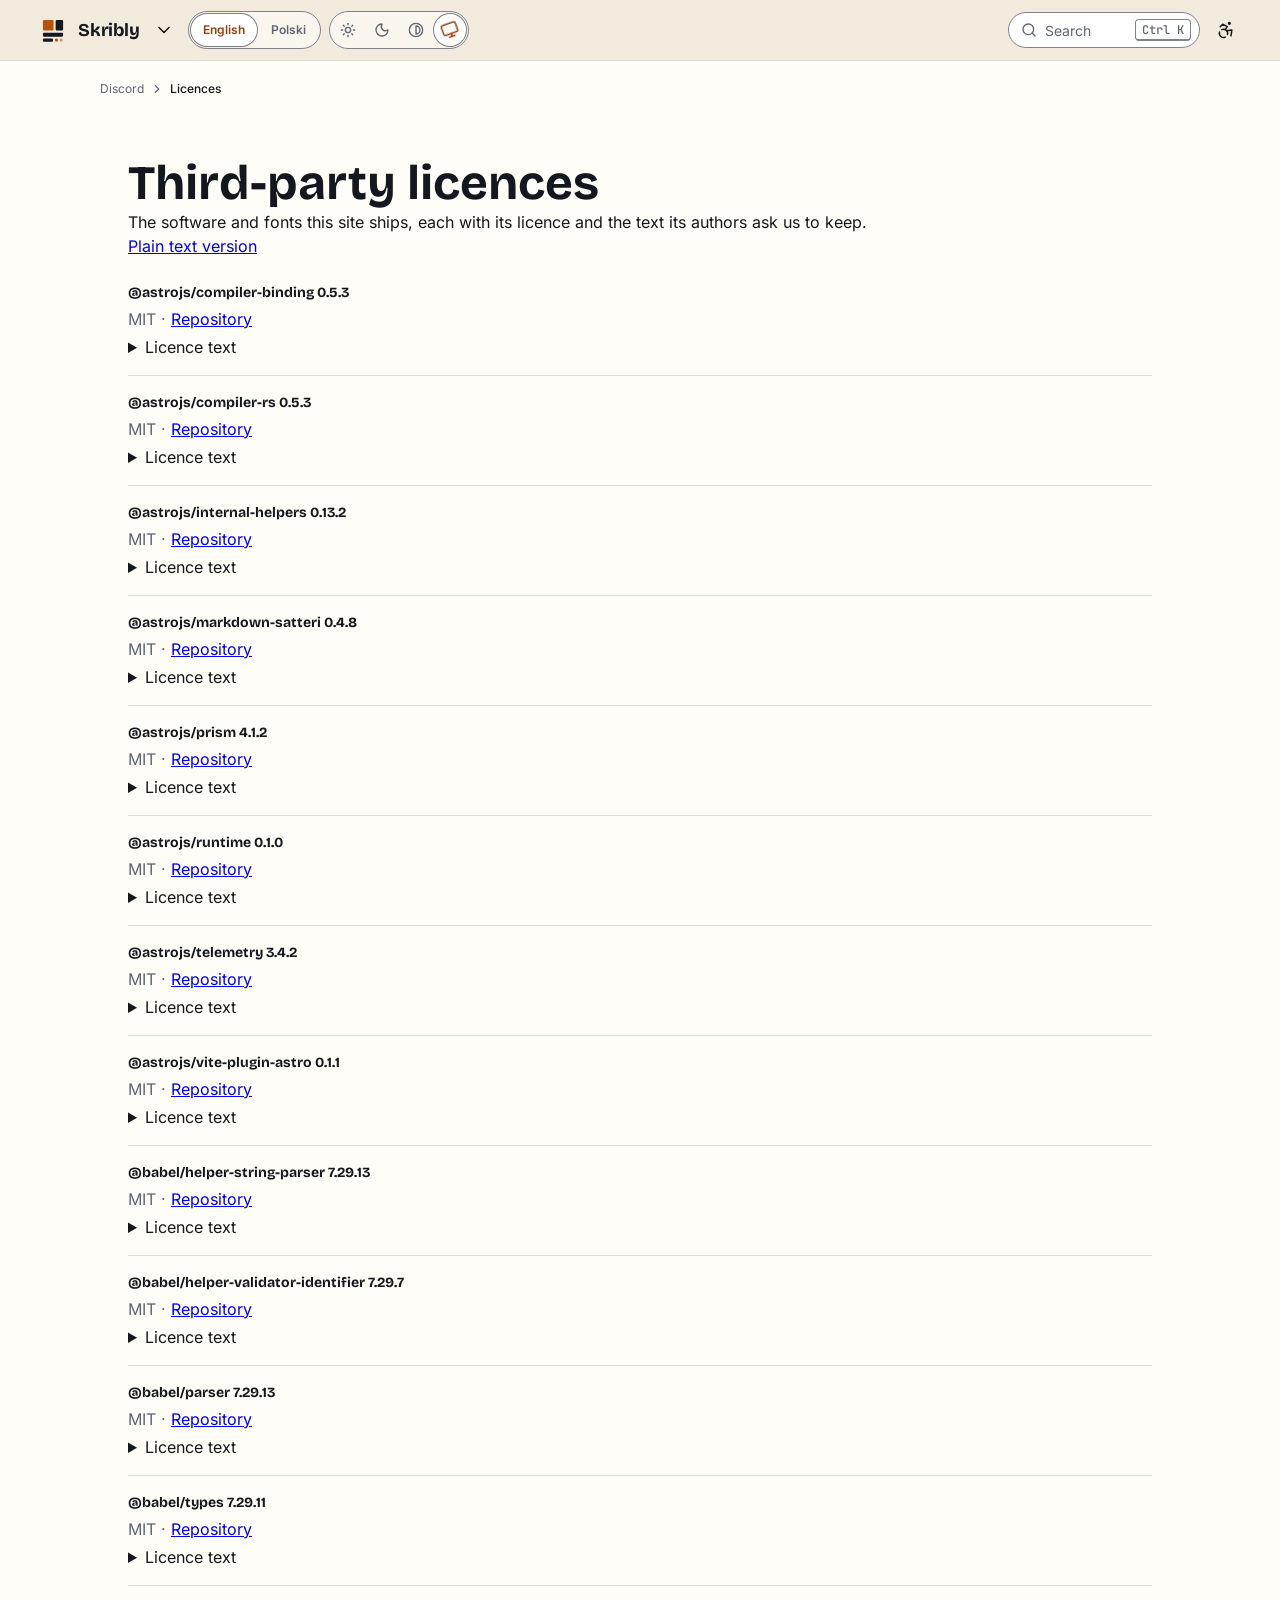
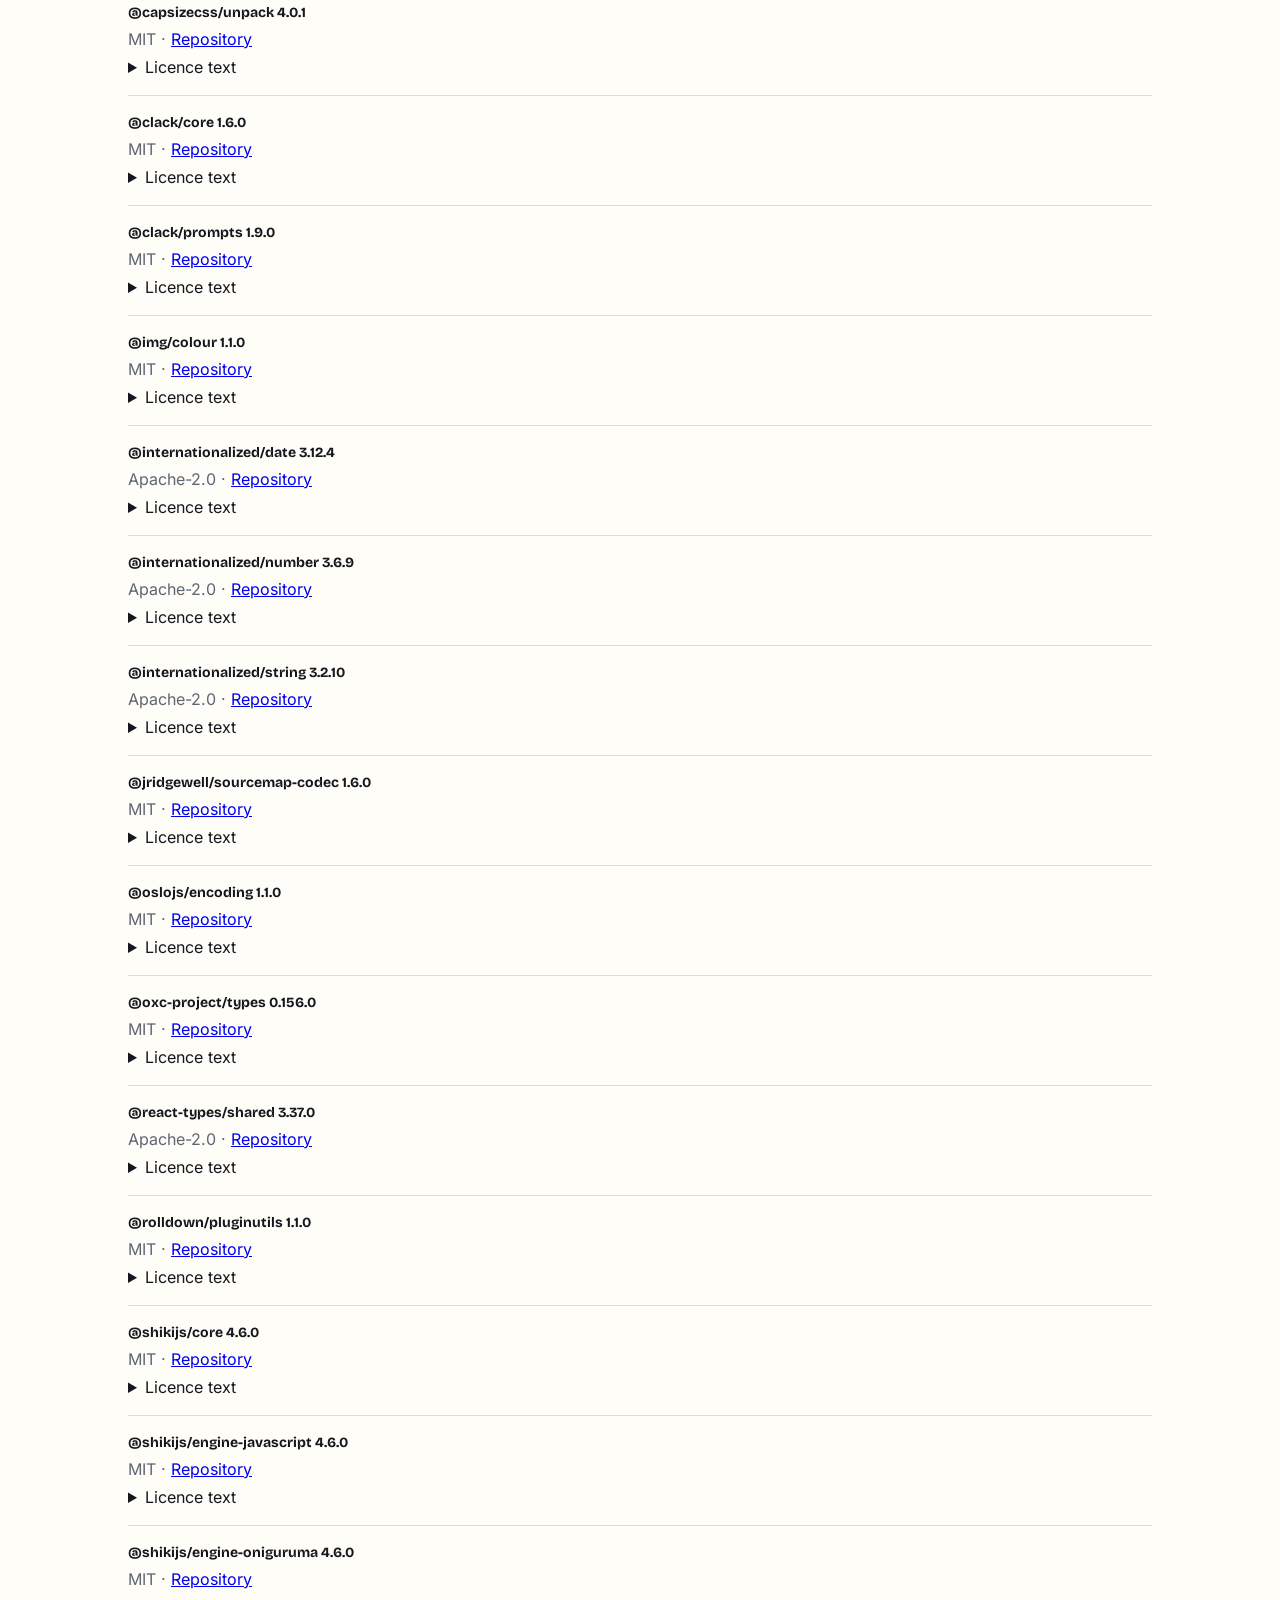
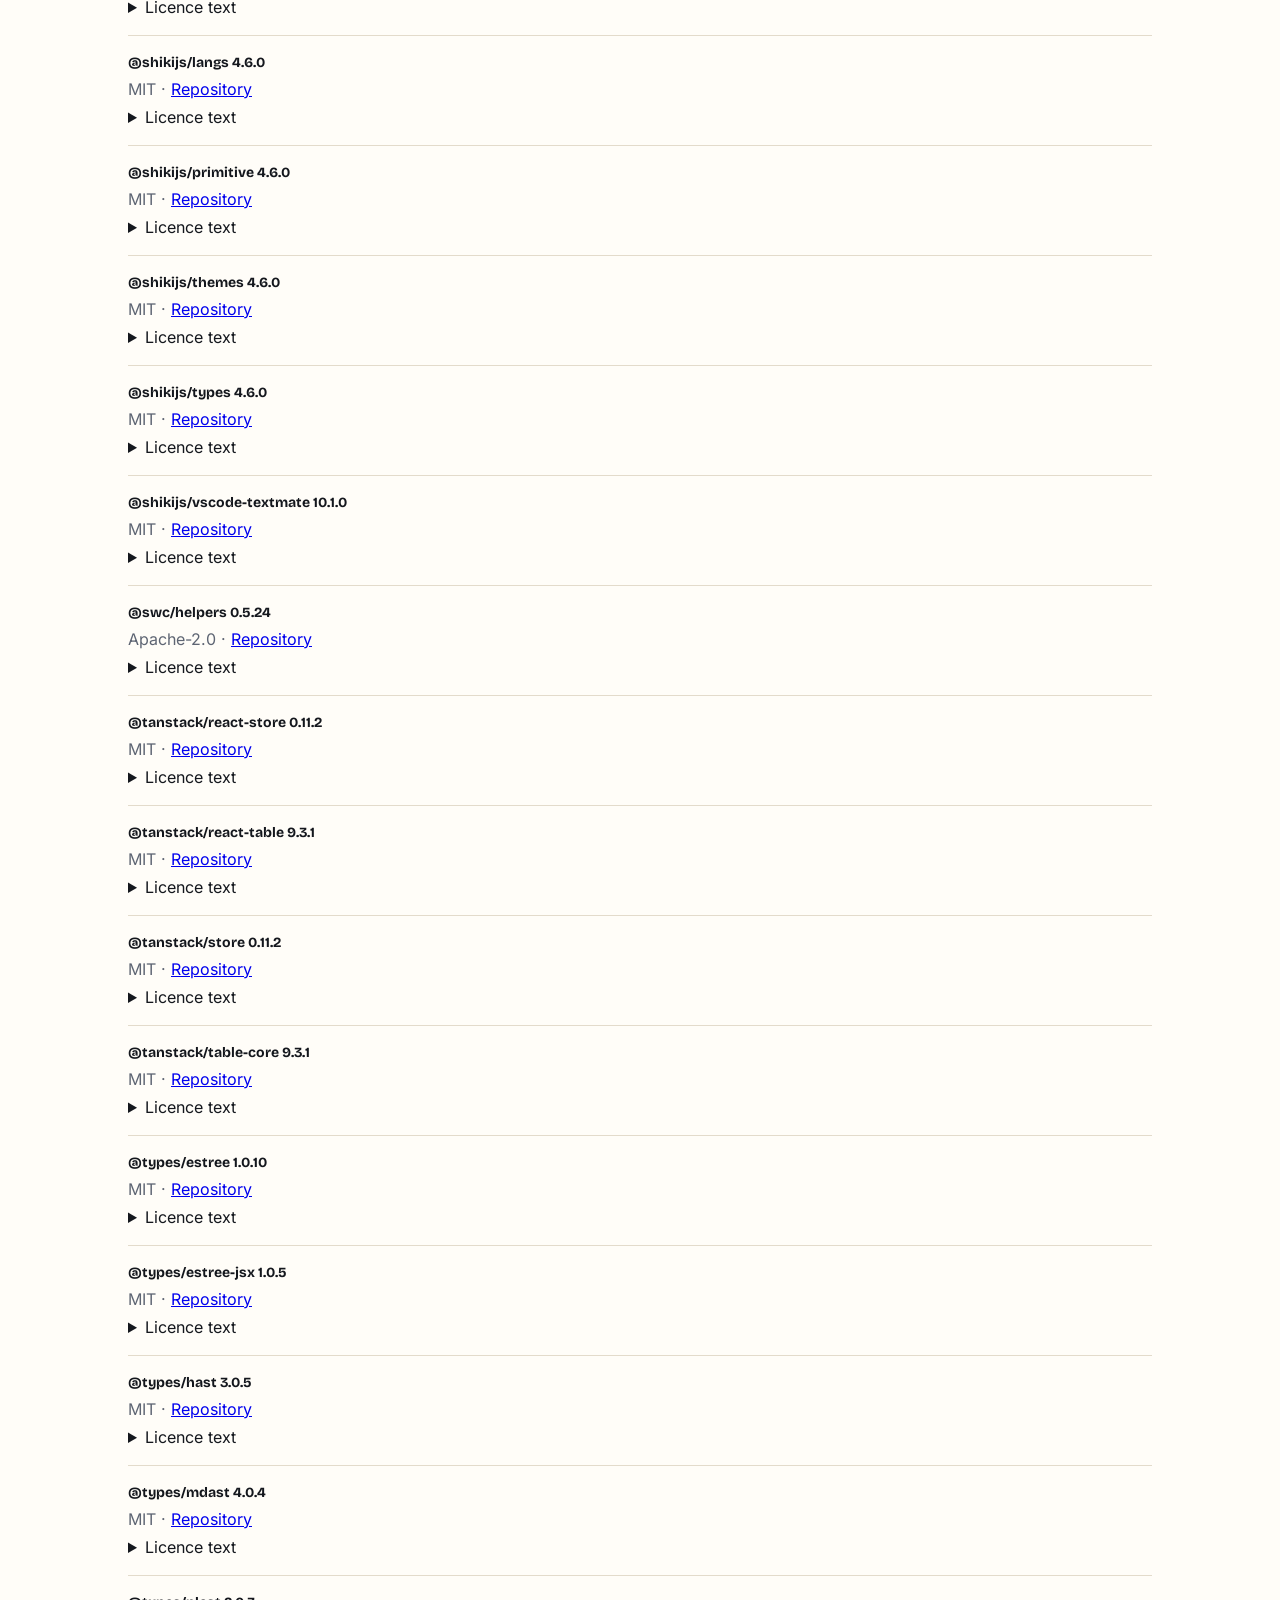
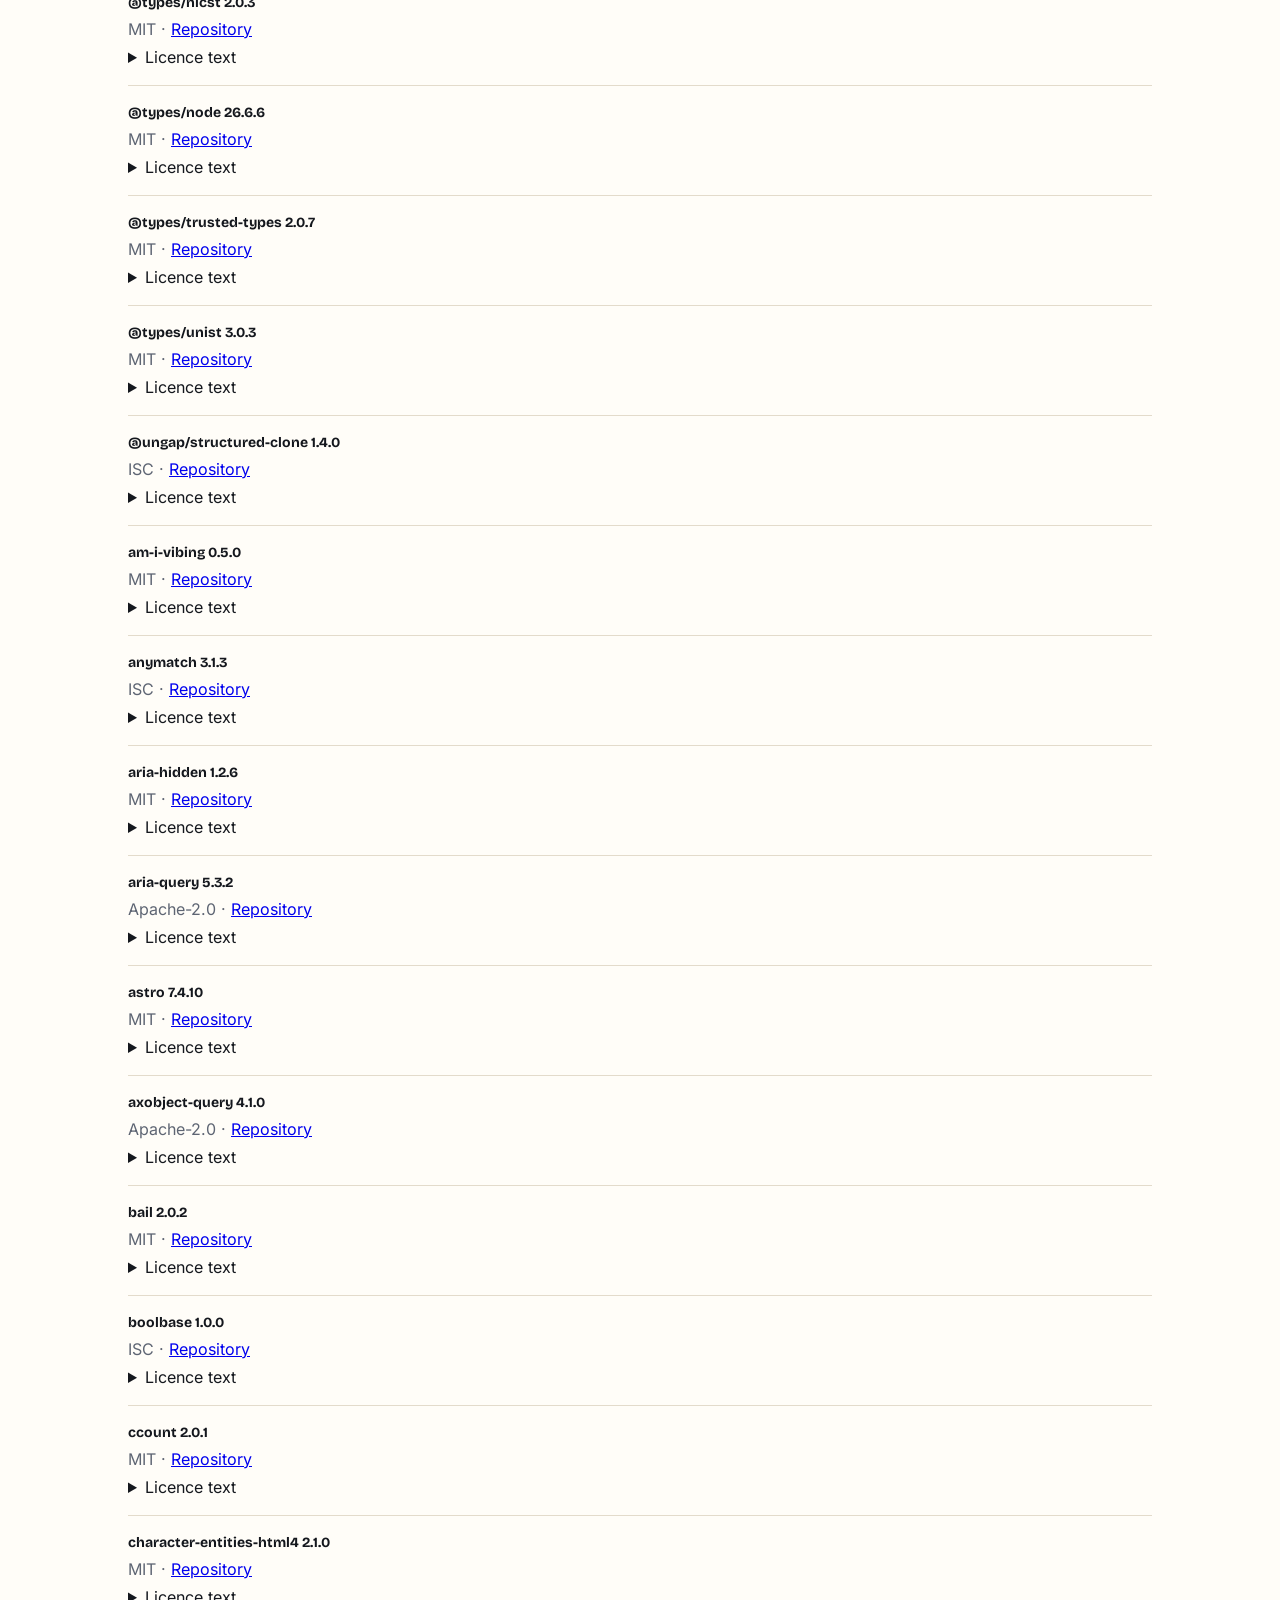
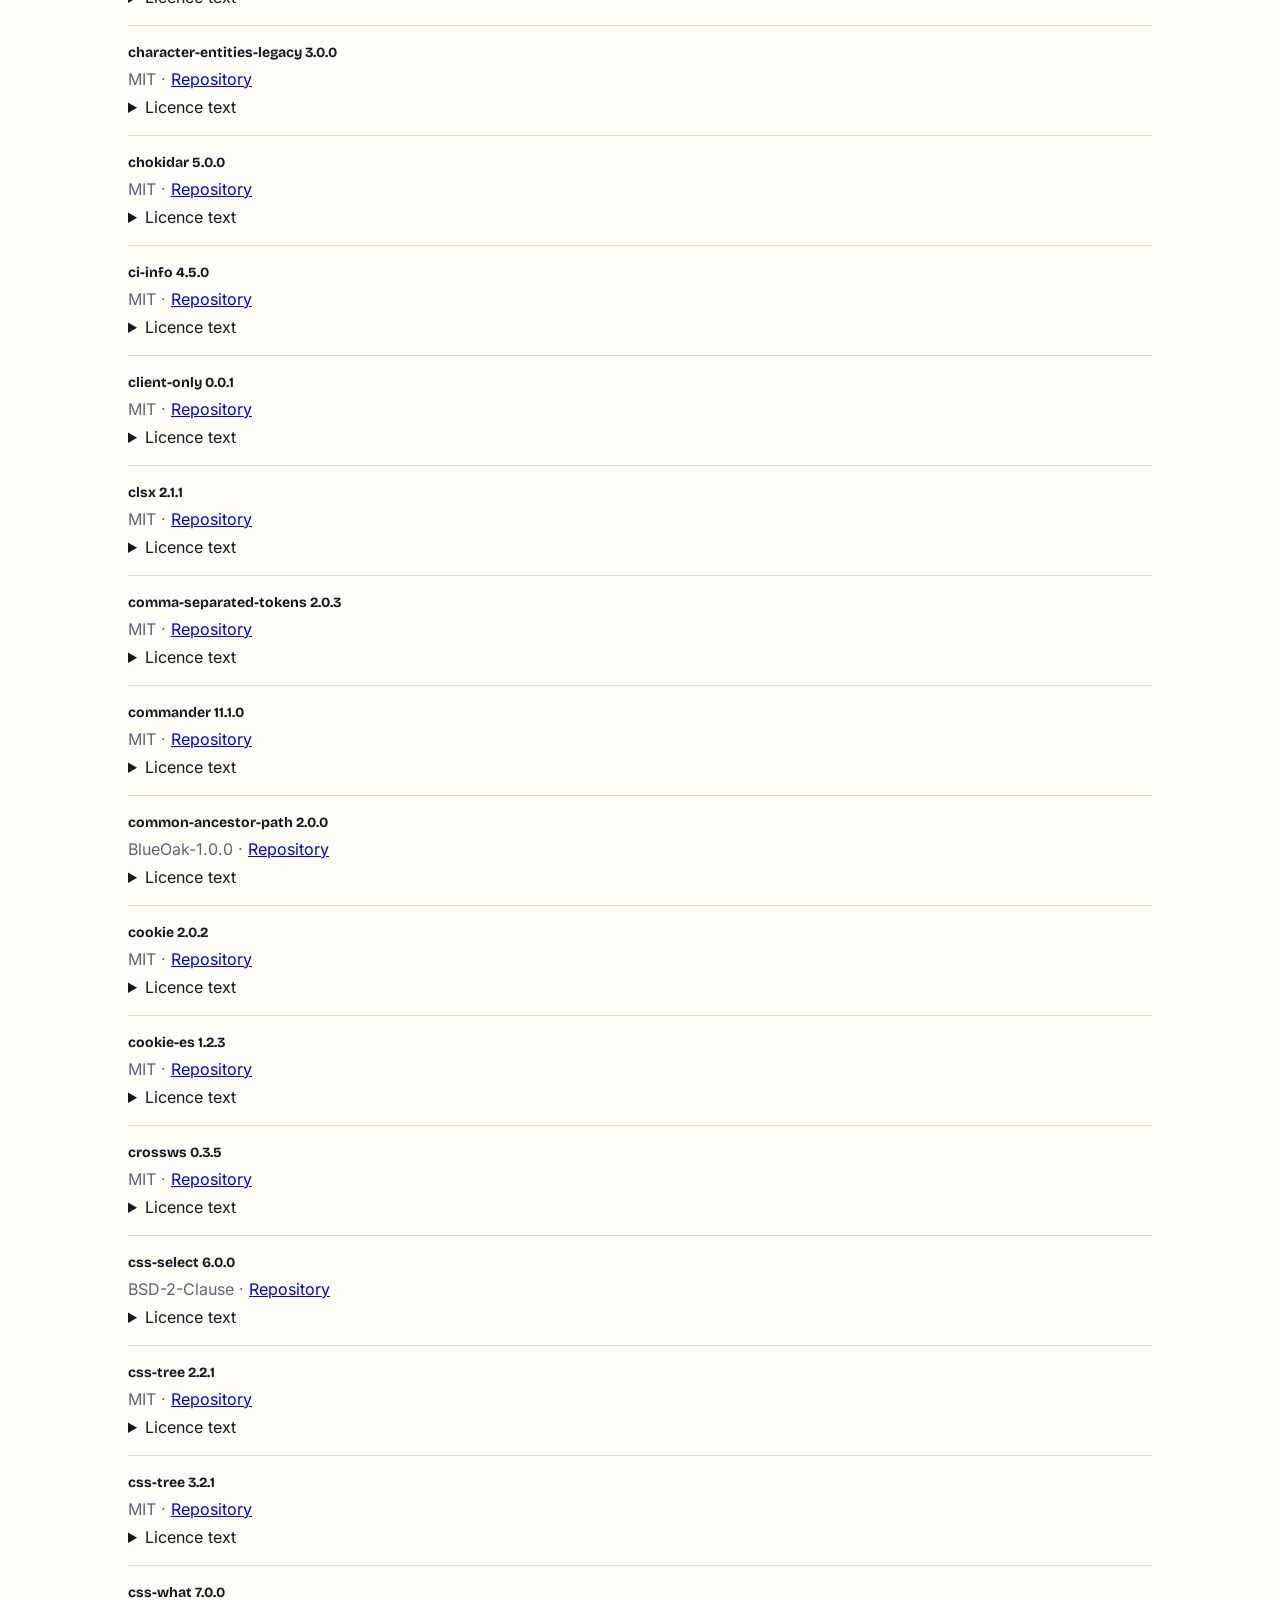
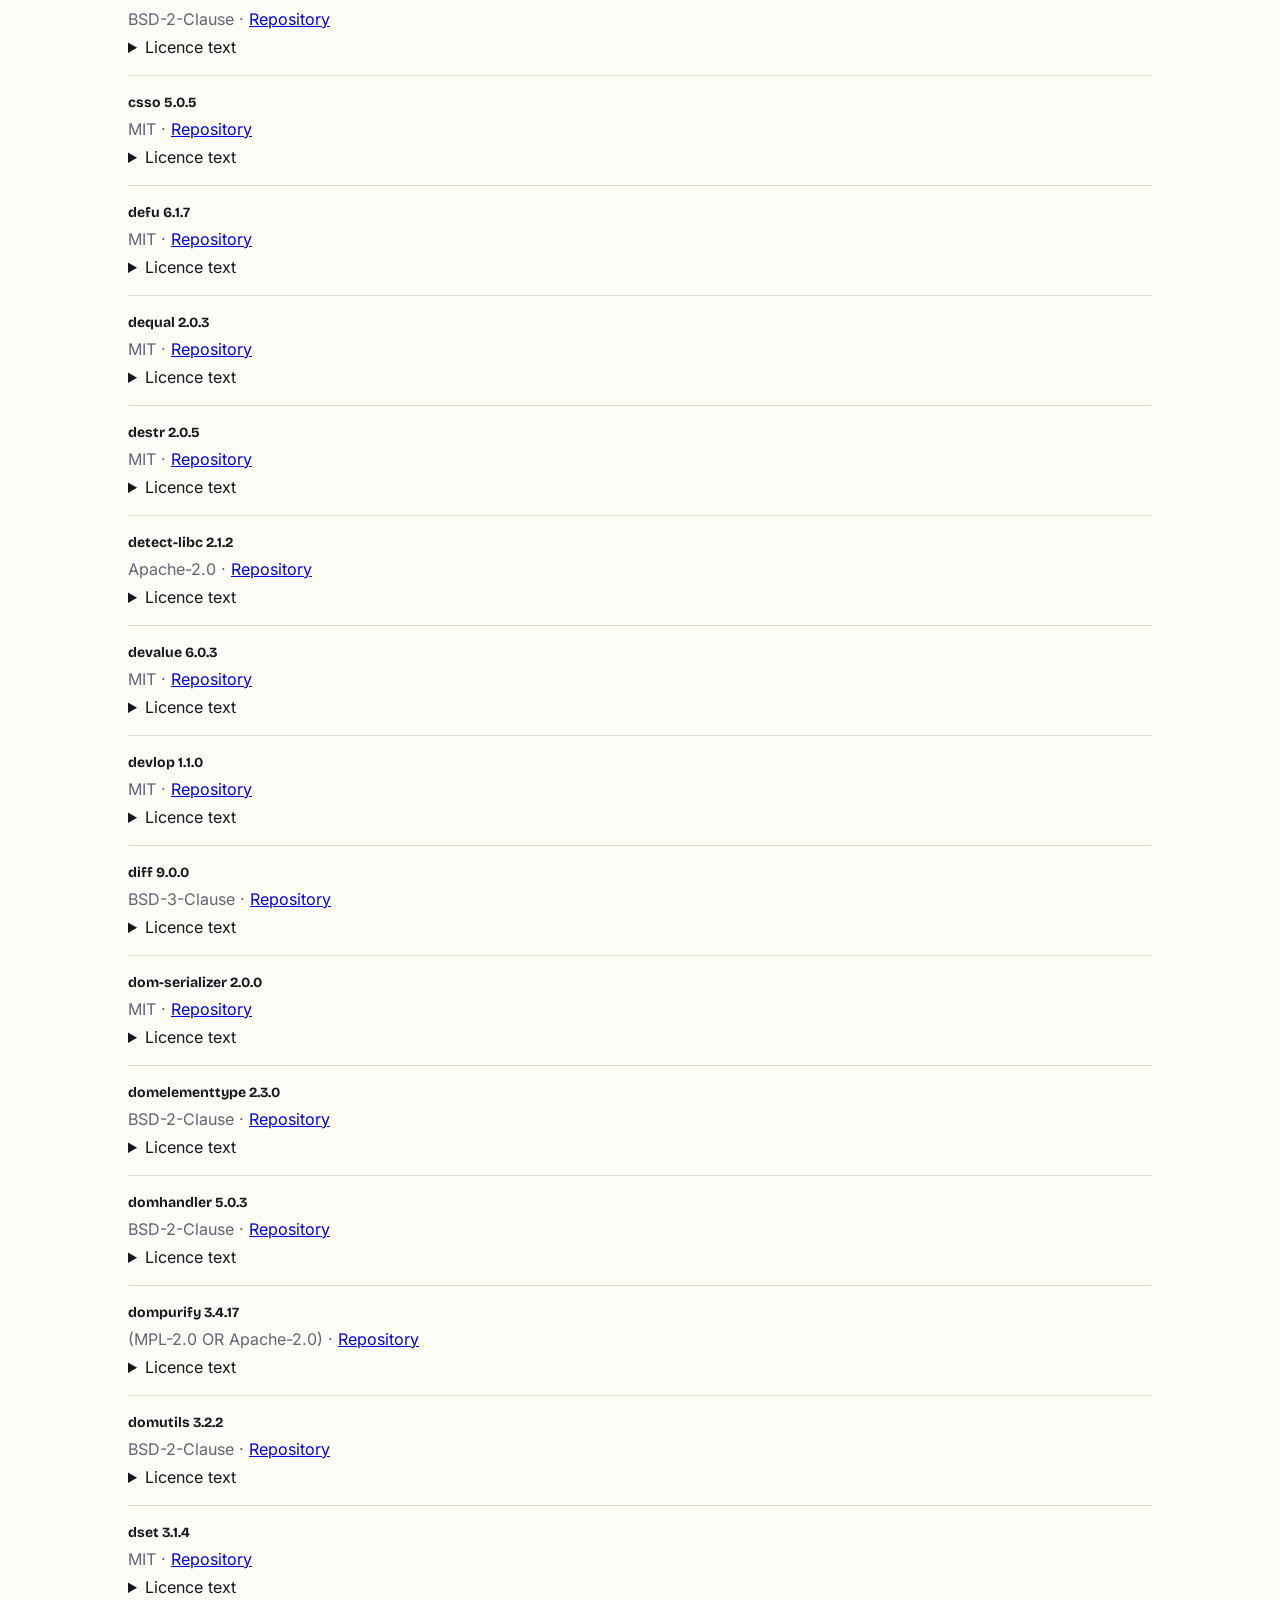
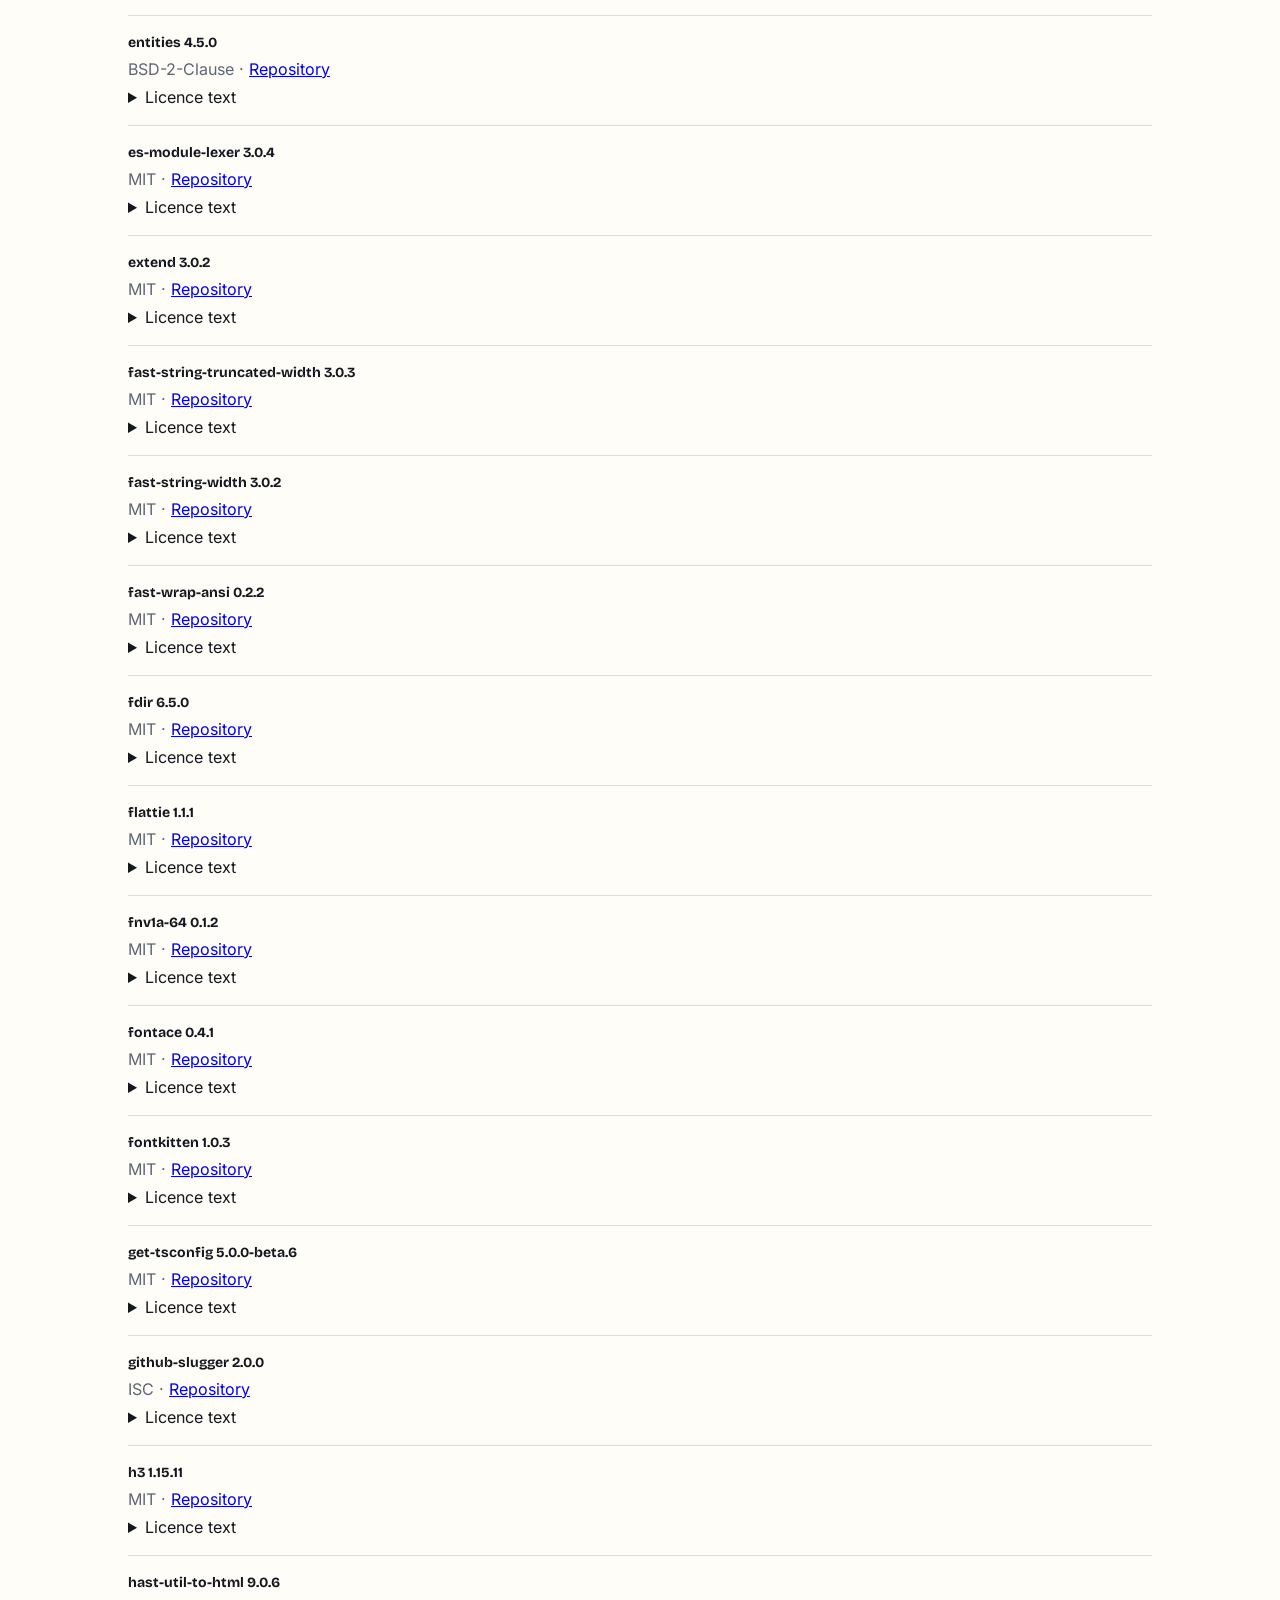
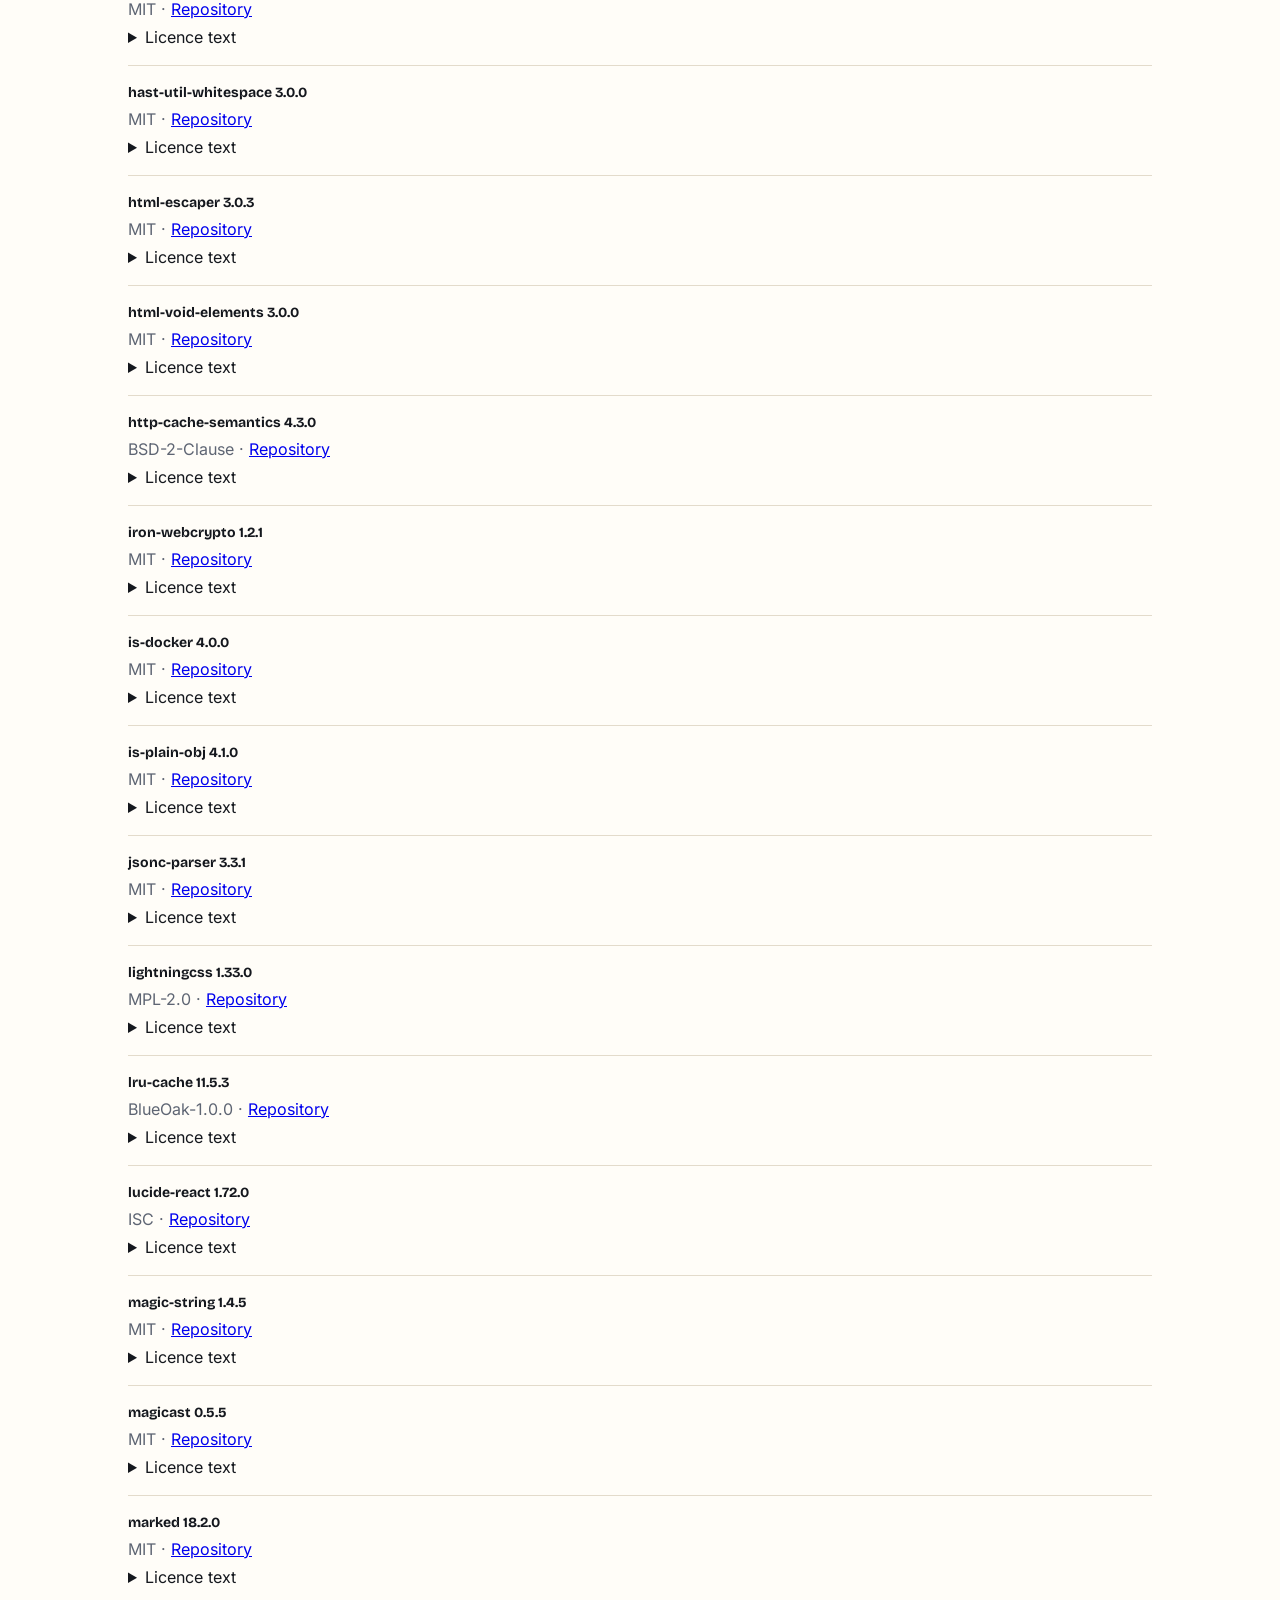
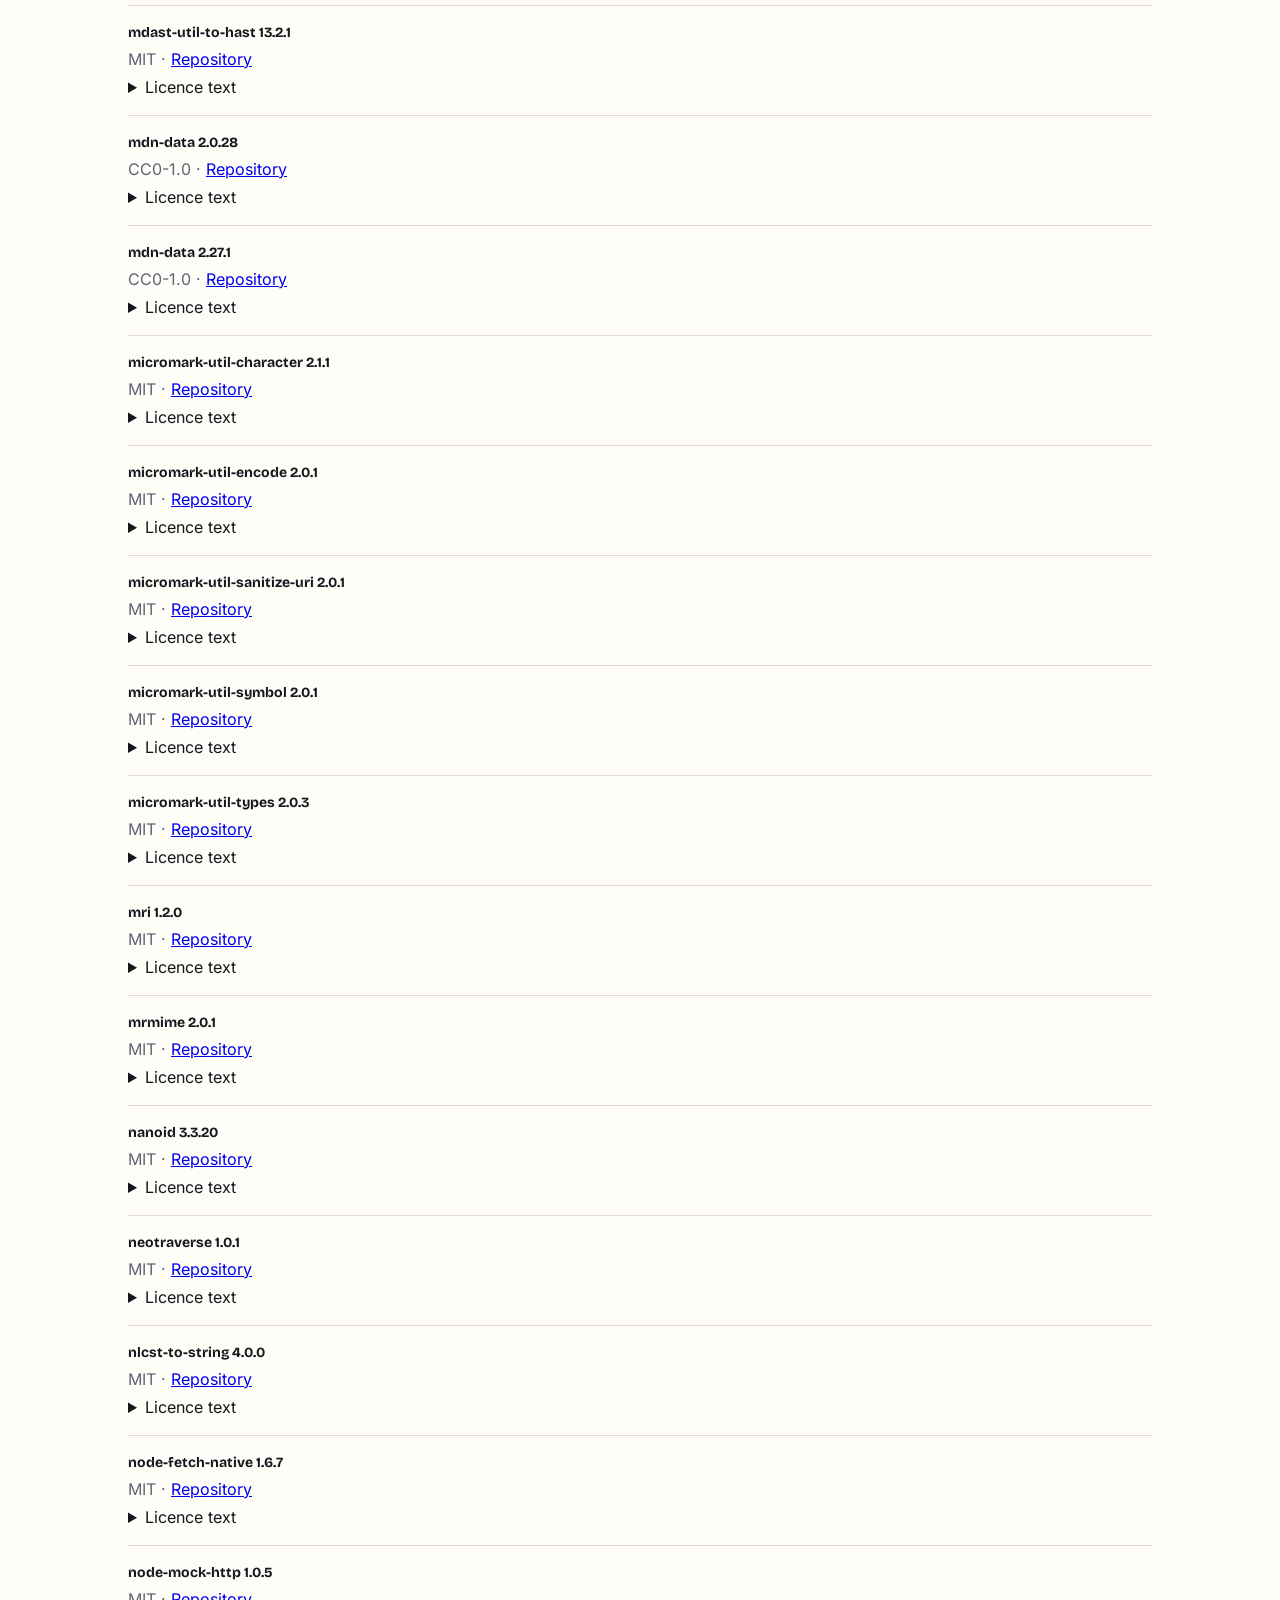
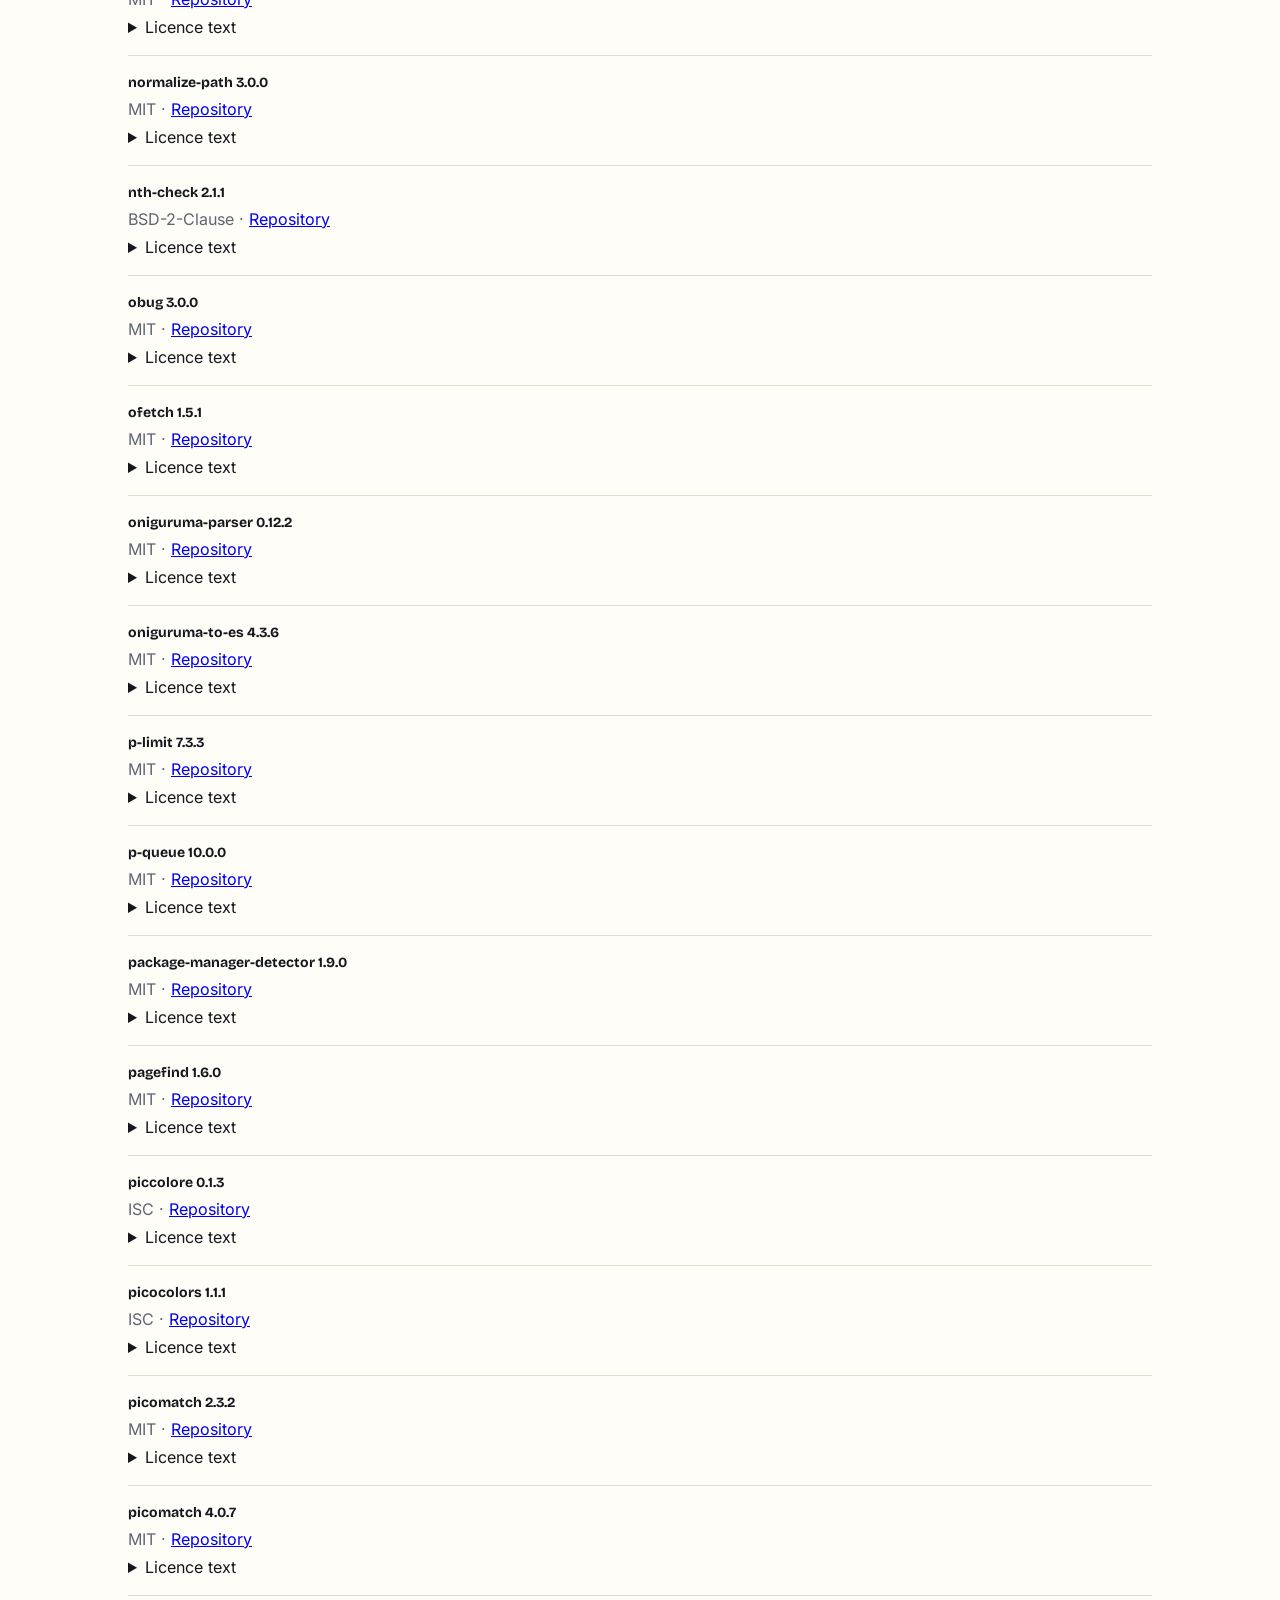
==== licenses/index.html @ 35467436 "publish: footer services and coming soon, kit icons" ====
<!DOCTYPE html><html lang="en" dir="ltr"><head><meta charset="utf-8"><meta name="viewport" content="width=device-width, initial-scale=1"><title>Licences | Skribly</title><meta name="description" content="The open source software and fonts that this site ships, each with its licence and its licence text."><link rel="canonical" href="https://dc.skribly.pl/licenses/"><link rel="alternate" hreflang="en" href="https://dc.skribly.pl/licenses/"><link rel="alternate" hreflang="pl" href="https://dc.skribly.pl/pl/licencje/"><link rel="alternate" hreflang="x-default" href="https://dc.skribly.pl/licenses/"><script src="/_astro/prepaint.iife.DfruCCWJ.js"></script><meta name="color-scheme" content="light dark"><meta name="theme-color" media="(prefers-color-scheme: light)" content="#fffdf8"><meta name="theme-color" media="(prefers-color-scheme: dark)" content="#111318"><meta name="referrer" content="strict-origin-when-cross-origin"><link rel="preload" href="/_astro/inter-latin-wght-normal.Dx4kXJAl.woff2" as="font" type="font/woff2" crossorigin><link rel="preload" href="/_astro/bricolage-grotesque-latin-wght-normal.DLoelf7F.woff2" as="font" type="font/woff2" crossorigin><link rel="icon" href="/_astro/skribly.Zs_Yda3L.svg" type="image/svg+xml"><meta property="og:type" content="website"><meta property="og:site_name" content="Skribly"><meta property="og:locale" content="en_GB"><meta property="og:url" content="https://dc.skribly.pl/licenses/"><meta property="og:title" content="Licences | Skribly"><meta property="og:description" content="The open source software and fonts that this site ships, each with its licence and its licence text."><meta name="twitter:card" content="summary"><meta name="twitter:title" content="Licences | Skribly"><meta name="twitter:description" content="The open source software and fonts that this site ships, each with its licence and its licence text."><script type="application/ld+json">{"@context":"https://schema.org","@graph":[{"@type":"Organization","@id":"https://skribly.pl/#organization","name":"Skribly","url":"https://skribly.pl/","logo":"https://skribly.pl/img/icons/icon-512.png","sameAs":["https://docs.skribly.pl/","https://ui.skribly.pl/"]},{"@type":"WebSite","@id":"https://dc.skribly.pl/#website","name":"Skribly","url":"https://dc.skribly.pl/","inLanguage":"en","description":"The open source software and fonts that this site ships, each with its licence and its licence text.","publisher":{"@id":"https://skribly.pl/#organization"}},{"@type":"WebPage","@id":"https://dc.skribly.pl/licenses/#page","url":"https://dc.skribly.pl/licenses/","name":"Licences | Skribly","description":"The open source software and fonts that this site ships, each with its licence and its licence text.","inLanguage":"en","isPartOf":{"@id":"https://dc.skribly.pl/#website"},"publisher":{"@id":"https://skribly.pl/#organization"}},{"@type":"BreadcrumbList","itemListElement":[{"@type":"ListItem","position":1,"name":"Discord","item":"https://dc.skribly.pl/"},{"@type":"ListItem","position":2,"name":"Licences","item":"https://dc.skribly.pl/licenses/"}]}]}</script><meta http-equiv="Content-Security-Policy" content="default-src 'none'; connect-src 'self'; script-src 'self' 'wasm-unsafe-eval'; style-src 'self'; img-src 'self' data:; font-src 'self'; manifest-src 'self'; media-src 'self'; base-uri 'none'; form-action https://newsletter.skribly.pl; upgrade-insecure-requests"><link rel="stylesheet" href="/_astro/Page.DYBwPT5c.css"></head><body class="sk-page"><a class="sk-skip-link" href="#content">Skip to content</a><header class="sk-site-header sk-product--skribly" data-sk-header><div class="sk-container sk-container--wide sk-site-header__bar"><div class="sk-site-header__brand"><a class="sk-site-header__home" href="/" aria-label="Skribly, home page"><svg class="sk-logo sk-logo--skribly" viewBox="0 0 64 64" width="2.125rem" height="2.125rem" focusable="false" aria-hidden="true"><rect x="13" y="13" width="20" height="20" rx="2.5" fill="var(--sk-accent)"/><rect x="37" y="13" width="14" height="20" rx="2" fill="currentColor"/><rect x="13" y="37" width="38" height="7.5" rx="2" fill="currentColor"/><rect x="13" y="48" width="19" height="6" rx="2" fill="currentColor"/><circle cx="38.5" cy="51" r="3" fill="var(--sk-accent)"/><circle cx="47.5" cy="51" r="3" fill="var(--sk-accent)" opacity="0.55"/></svg><span class="sk-site-header__name">Skribly</span></a><details class="sk-dropdown sk-ecosystem"><summary class="sk-icon-button sk-ecosystem__toggle" aria-label="Switch product" title="Switch product"><svg class="sk-icon sk-dropdown__chevron" viewBox="0 0 24 24" focusable="false" data-icon="chevron.down" aria-hidden="true"><path d="m6 9 6 6 6-6"></path></svg></summary><div class="sk-dropdown__panel"><p class="sk-ecosystem__title" id="sk-ecosystem-skribly">Skribly products</p><ul class="sk-ecosystem__list" aria-labelledby="sk-ecosystem-skribly"><li><a class="sk-ecosystem__item sk-product--skribly" href="https://skribly.pl/" aria-current="true"><svg class="sk-logo sk-logo--skribly" viewBox="0 0 64 64" width="2.25rem" height="2.25rem" focusable="false" aria-hidden="true"><rect x="13" y="13" width="20" height="20" rx="2.5" fill="var(--sk-accent)"/><rect x="37" y="13" width="14" height="20" rx="2" fill="currentColor"/><rect x="13" y="37" width="38" height="7.5" rx="2" fill="currentColor"/><rect x="13" y="48" width="19" height="6" rx="2" fill="currentColor"/><circle cx="38.5" cy="51" r="3" fill="var(--sk-accent)"/><circle cx="47.5" cy="51" r="3" fill="var(--sk-accent)" opacity="0.55"/></svg><span><strong>Skribly</strong><span>One place for agents, tasks and rules</span></span><span class="sk-ecosystem__here">You are here</span></a></li><li><a class="sk-ecosystem__item sk-product--agent" href="https://skribly.pl/apps/skribly-agent/"><svg class="sk-logo sk-logo--agent" viewBox="0 0 64 64" width="2.25rem" height="2.25rem" focusable="false" aria-hidden="true"><rect x="13" y="13" width="20" height="20" rx="2.5" fill="var(--sk-tool-agent)"/><rect x="37" y="13" width="14" height="20" rx="2" fill="currentColor"/><path d="M40.6 19.4l3.6 3.6-3.6 3.6M45.6 28.4h2.6" fill="none" stroke="var(--sk-bg)" stroke-width="2.4" stroke-linecap="round" stroke-linejoin="round"/><rect x="13" y="37" width="38" height="7.5" rx="2" fill="currentColor"/><rect x="13" y="48" width="19" height="6" rx="2" fill="currentColor"/><circle cx="38.5" cy="51" r="3" fill="var(--sk-tool-agent)"/><circle cx="47.5" cy="51" r="3" fill="var(--sk-tool-agent)" opacity="0.55"/></svg><span><strong>Skribly Agent</strong><span>Where agents work</span></span></a></li><li><a class="sk-ecosystem__item sk-product--tracker" href="https://skribly.pl/apps/skribly-tracker/"><svg class="sk-logo sk-logo--tracker" viewBox="0 0 64 64" width="2.25rem" height="2.25rem" focusable="false" aria-hidden="true"><rect x="13" y="13" width="20" height="20" rx="2.5" fill="var(--sk-tool-tracker)"/><rect x="37" y="13" width="14" height="20" rx="2" fill="currentColor"/><path d="M40.4 23.6l2.8 2.8 4.8-5.4" fill="none" stroke="var(--sk-bg)" stroke-width="2.4" stroke-linecap="round" stroke-linejoin="round"/><rect x="13" y="37" width="38" height="7.5" rx="2" fill="currentColor"/><rect x="13" y="48" width="19" height="6" rx="2" fill="currentColor"/><circle cx="38.5" cy="51" r="3" fill="var(--sk-tool-tracker)"/><circle cx="47.5" cy="51" r="3" fill="var(--sk-tool-tracker)" opacity="0.55"/></svg><span><strong>Skribly Tracker</strong><span>Where tasks begin</span></span></a></li><li><a class="sk-ecosystem__item sk-product--skills" href="https://skribly.pl/apps/agent-skills/"><svg class="sk-logo sk-logo--skills" viewBox="0 0 64 64" width="2.25rem" height="2.25rem" focusable="false" aria-hidden="true"><rect x="13" y="13" width="20" height="20" rx="2.5" fill="var(--sk-tool-skills)"/><rect x="37" y="13" width="14" height="20" rx="2" fill="currentColor"/><path d="M44 18.6v8.8M39.6 23h8.8" fill="none" stroke="var(--sk-bg)" stroke-width="2.4" stroke-linecap="round" stroke-linejoin="round"/><rect x="13" y="37" width="38" height="7.5" rx="2" fill="currentColor"/><rect x="13" y="48" width="19" height="6" rx="2" fill="currentColor"/><circle cx="38.5" cy="51" r="3" fill="var(--sk-tool-skills)"/><circle cx="47.5" cy="51" r="3" fill="var(--sk-tool-skills)" opacity="0.55"/></svg><span><strong>agent-skills</strong><span>Where the rules live</span></span></a></li><li><a class="sk-ecosystem__item sk-product--docs" href="https://docs.skribly.pl/"><svg class="sk-logo sk-logo--docs" viewBox="0 0 64 64" width="2.25rem" height="2.25rem" focusable="false" aria-hidden="true"><rect x="13" y="13" width="20" height="20" rx="2.5" fill="var(--sk-tool-docs)"/><rect x="37" y="13" width="14" height="20" rx="2" fill="currentColor"/><path d="M40.4 19h7.2M40.4 23h7.2M40.4 27h4.4" fill="none" stroke="var(--sk-bg)" stroke-width="2.4" stroke-linecap="round" stroke-linejoin="round"/><rect x="13" y="37" width="38" height="7.5" rx="2" fill="currentColor"/><rect x="13" y="48" width="19" height="6" rx="2" fill="currentColor"/><circle cx="38.5" cy="51" r="3" fill="var(--sk-tool-docs)"/><circle cx="47.5" cy="51" r="3" fill="var(--sk-tool-docs)" opacity="0.55"/></svg><span><strong>Skribly Docs</strong><span>Guides and reference</span></span></a></li><li><a class="sk-ecosystem__item sk-product--ui" href="https://ui.skribly.pl/"><svg class="sk-logo sk-logo--ui" viewBox="0 0 64 64" width="2.25rem" height="2.25rem" focusable="false" aria-hidden="true"><rect x="13" y="13" width="20" height="20" rx="2.5" fill="var(--sk-tool-ui)"/><rect x="37" y="13" width="14" height="20" rx="2" fill="currentColor"/><path d="M41.2 19.6h.01M46.8 19.6h.01M41.2 25.4h.01M46.8 25.4h.01" fill="none" stroke="var(--sk-bg)" stroke-width="2.4" stroke-linecap="round" stroke-linejoin="round"/><rect x="13" y="37" width="38" height="7.5" rx="2" fill="currentColor"/><rect x="13" y="48" width="19" height="6" rx="2" fill="currentColor"/><circle cx="38.5" cy="51" r="3" fill="var(--sk-tool-ui)"/><circle cx="47.5" cy="51" r="3" fill="var(--sk-tool-ui)" opacity="0.55"/></svg><span><strong>Skribly UI</strong><span>Tokens and components</span></span></a></li></ul><p class="sk-ecosystem__title" id="sk-ecosystem-skribly-channels">Stay up to date</p><ul class="sk-ecosystem__list" aria-labelledby="sk-ecosystem-skribly-channels"><li><a class="sk-ecosystem__item sk-product--newsletter" href="https://newsletter.skribly.pl/"><svg class="sk-logo sk-logo--newsletter" viewBox="0 0 64 64" width="2.25rem" height="2.25rem" focusable="false" aria-hidden="true"><rect x="13" y="13" width="20" height="20" rx="2.5" fill="var(--sk-tool-newsletter)"/><rect x="37" y="13" width="14" height="20" rx="2" fill="currentColor"/><path d="M40.2 19.6h7.6v6.8h-7.6zM40.6 20.2l3.4 2.8 3.4-2.8" fill="none" stroke="var(--sk-bg)" stroke-width="2.4" stroke-linecap="round" stroke-linejoin="round"/><rect x="13" y="37" width="38" height="7.5" rx="2" fill="currentColor"/><rect x="13" y="48" width="19" height="6" rx="2" fill="currentColor"/><circle cx="38.5" cy="51" r="3" fill="var(--sk-tool-newsletter)"/><circle cx="47.5" cy="51" r="3" fill="var(--sk-tool-newsletter)" opacity="0.55"/></svg><span><strong>Skribly Newsletter</strong><span>AI news every week, each with its source</span></span></a></li></ul><p class="sk-ecosystem__title" id="sk-ecosystem-skribly-services">Services</p><ul class="sk-ecosystem__list" aria-labelledby="sk-ecosystem-skribly-services"><li><a class="sk-ecosystem__item sk-product--status" href="https://status.skribly.pl/"><svg class="sk-logo sk-logo--status" viewBox="0 0 64 64" width="2.25rem" height="2.25rem" focusable="false" aria-hidden="true"><rect x="13" y="13" width="20" height="20" rx="2.5" fill="var(--sk-tool-status)"/><rect x="37" y="13" width="14" height="20" rx="2" fill="currentColor"/><path d="M39.6 23.6h2.2l1.4-3.6 2.4 6.8 1.4-3.2h1.4" fill="none" stroke="var(--sk-bg)" stroke-width="2.4" stroke-linecap="round" stroke-linejoin="round"/><rect x="13" y="37" width="38" height="7.5" rx="2" fill="currentColor"/><rect x="13" y="48" width="19" height="6" rx="2" fill="currentColor"/><circle cx="38.5" cy="51" r="3" fill="var(--sk-tool-status)"/><circle cx="47.5" cy="51" r="3" fill="var(--sk-tool-status)" opacity="0.55"/></svg><span><strong>Skribly Status</strong><span>Is every service up</span></span></a></li><li><a class="sk-ecosystem__item sk-product--trust" href="https://trust.skribly.pl/"><svg class="sk-logo sk-logo--trust" viewBox="0 0 64 64" width="2.25rem" height="2.25rem" focusable="false" aria-hidden="true"><rect x="13" y="13" width="20" height="20" rx="2.5" fill="var(--sk-tool-trust)"/><rect x="37" y="13" width="14" height="20" rx="2" fill="currentColor"/><path d="M41.8 22.6v-3h4.4v3M40.8 24.2h6.4v2.8h-6.4z" fill="none" stroke="var(--sk-bg)" stroke-width="2.4" stroke-linecap="round" stroke-linejoin="round"/><rect x="13" y="37" width="38" height="7.5" rx="2" fill="currentColor"/><rect x="13" y="48" width="19" height="6" rx="2" fill="currentColor"/><circle cx="38.5" cy="51" r="3" fill="var(--sk-tool-trust)"/><circle cx="47.5" cy="51" r="3" fill="var(--sk-tool-trust)" opacity="0.55"/></svg><span><strong>Skribly Trust</strong><span>Security, privacy and accessibility</span></span></a></li><li><a class="sk-ecosystem__item sk-product--tools" href="https://tools.skribly.pl/"><svg class="sk-logo sk-logo--tools" viewBox="0 0 64 64" width="2.25rem" height="2.25rem" focusable="false" aria-hidden="true"><rect x="13" y="13" width="20" height="20" rx="2.5" fill="var(--sk-tool-tools)"/><rect x="37" y="13" width="14" height="20" rx="2" fill="currentColor"/><path d="M40.8 27.2L46 22M43.8 19.8l4.4 4.4" fill="none" stroke="var(--sk-bg)" stroke-width="2.4" stroke-linecap="round" stroke-linejoin="round"/><rect x="13" y="37" width="38" height="7.5" rx="2" fill="currentColor"/><rect x="13" y="48" width="19" height="6" rx="2" fill="currentColor"/><circle cx="38.5" cy="51" r="3" fill="var(--sk-tool-tools)"/><circle cx="47.5" cy="51" r="3" fill="var(--sk-tool-tools)" opacity="0.55"/></svg><span><strong>Skribly Tools</strong><span>Small tools in the browser</span></span></a></li><li><a class="sk-ecosystem__item sk-product--projects" href="https://projects.skribly.pl/"><svg class="sk-logo sk-logo--projects" viewBox="0 0 64 64" width="2.25rem" height="2.25rem" focusable="false" aria-hidden="true"><rect x="13" y="13" width="20" height="20" rx="2.5" fill="var(--sk-tool-projects)"/><rect x="37" y="13" width="14" height="20" rx="2" fill="currentColor"/><path d="M40.4 21.8h4.8v4.8h-4.8zM43 21.8v-2.6h4.8v4.8h-2.6" fill="none" stroke="var(--sk-bg)" stroke-width="2.4" stroke-linecap="round" stroke-linejoin="round"/><rect x="13" y="37" width="38" height="7.5" rx="2" fill="currentColor"/><rect x="13" y="48" width="19" height="6" rx="2" fill="currentColor"/><circle cx="38.5" cy="51" r="3" fill="var(--sk-tool-projects)"/><circle cx="47.5" cy="51" r="3" fill="var(--sk-tool-projects)" opacity="0.55"/></svg><span><strong>Skribly Projects</strong><span>Every part and how far it is</span></span></a></li><li><a class="sk-ecosystem__item sk-product--discord" href="https://dc.skribly.pl/"><svg class="sk-icon sk-icon--duo sk-ecosystem__icon" viewBox="0 0 24 24" focusable="false" data-icon="content.comment" aria-hidden="true"><g class="sk-icon__fill"><path d="M22 17a2 2 0 0 1-2 2H6.828a2 2 0 0 0-1.414.586l-2.202 2.202A.71.71 0 0 1 2 21.286V5a2 2 0 0 1 2-2h16a2 2 0 0 1 2 2z"></path></g><path d="M22 17a2 2 0 0 1-2 2H6.828a2 2 0 0 0-1.414.586l-2.202 2.202A.71.71 0 0 1 2 21.286V5a2 2 0 0 1 2-2h16a2 2 0 0 1 2 2z"></path></svg><span><strong>Discord</strong><span>Talk with the people who build Skribly</span></span></a></li></ul></div></details></div><div class="sk-site-header__quick"><button class="sk-search-button sk-site-header__wide" type="button" data-sk-search-open data-sk-needs-js aria-haspopup="dialog" aria-controls="sk-search" aria-keyshortcuts="Control+K /"><svg class="sk-icon" viewBox="0 0 24 24" focusable="false" data-icon="action.search" aria-hidden="true"><g class="sk-icon__fill"><circle cx="11" cy="11" r="8"></circle></g><path d="m21 21-4.34-4.34"></path><circle cx="11" cy="11" r="8"></circle></svg><span>Search</span><kbd class="sk-kbd" aria-hidden="true">Ctrl K</kbd></button><button class="sk-icon-button sk-site-header__narrow" type="button" data-sk-search-open data-sk-needs-js aria-label="Search" aria-haspopup="dialog" aria-controls="sk-search" aria-keyshortcuts="Control+K /"><svg class="sk-icon" viewBox="0 0 24 24" focusable="false" data-icon="action.search" aria-hidden="true"><g class="sk-icon__fill"><circle cx="11" cy="11" r="8"></circle></g><path d="m21 21-4.34-4.34"></path><circle cx="11" cy="11" r="8"></circle></svg></button><button class="sk-icon-button" type="button" data-sk-a11y-open data-sk-needs-js aria-controls="sk-a11y-panel" aria-expanded="false" aria-label="Accessibility" title="Open accessibility settings"><svg class="sk-icon" viewBox="0 0 24 24" focusable="false" data-icon="nav.accessibility" aria-hidden="true"><g class="sk-icon__fill"><circle cx="16" cy="4" r="1"></circle></g><circle cx="16" cy="4" r="1"></circle><path d="m18 19 1-7-6 1"></path><path d="m5 8 3-3 5.5 3-2.36 3.5"></path><path d="M4.24 14.5a5 5 0 0 0 6.88 6"></path><path d="M13.76 17.5a5 5 0 0 0-6.88-6"></path></svg></button><button class="sk-icon-button sk-site-header__menu-toggle" type="button" data-sk-menu-toggle data-sk-needs-js aria-expanded="false" aria-controls="sk-site-drawer-skribly" aria-label="Menu" data-open="Menu" data-close="Close menu"><span class="sk-burger" aria-hidden="true"><span></span><span></span><span></span></span></button></div><div class="sk-site-header__drawer" id="sk-site-drawer-skribly"><div class="sk-site-header__tools"><nav class="sk-language-switch" aria-label="Language"><ul><li><span lang="en" aria-current="true">English</span></li><li><a href="/pl/licencje/" lang="pl" hreflang="pl">Polski</a></li></ul></nav><fieldset class="sk-theme-switch" data-sk-theme-switch><legend class="sk-visually-hidden">Theme</legend><label title="Light"><input type="radio" name="sk-theme-hh1mr1" value="light"><svg class="sk-icon" viewBox="0 0 24 24" focusable="false" data-icon="theme.light" aria-hidden="true"><g class="sk-icon__fill"><circle cx="12" cy="12" r="4"></circle></g><circle cx="12" cy="12" r="4"></circle><path d="M12 2v2"></path><path d="M12 20v2"></path><path d="m4.93 4.93 1.41 1.41"></path><path d="m17.66 17.66 1.41 1.41"></path><path d="M2 12h2"></path><path d="M20 12h2"></path><path d="m6.34 17.66-1.41 1.41"></path><path d="m19.07 4.93-1.41 1.41"></path></svg><span class="sk-visually-hidden">Light</span></label><label title="Dark"><input type="radio" name="sk-theme-hh1mr1" value="dark"><svg class="sk-icon" viewBox="0 0 24 24" focusable="false" data-icon="theme.dark" aria-hidden="true"><g class="sk-icon__fill"><path d="M20.985 12.486a9 9 0 1 1-9.473-9.472c.405-.022.617.46.402.803a6 6 0 0 0 8.268 8.268c.344-.215.825-.004.803.401"></path></g><path d="M20.985 12.486a9 9 0 1 1-9.473-9.472c.405-.022.617.46.402.803a6 6 0 0 0 8.268 8.268c.344-.215.825-.004.803.401"></path></svg><span class="sk-visually-hidden">Dark</span></label><label title="High contrast"><input type="radio" name="sk-theme-hh1mr1" value="contrast"><svg class="sk-icon" viewBox="0 0 24 24" focusable="false" data-icon="theme.contrast" aria-hidden="true"><g class="sk-icon__fill"><circle cx="12" cy="12" r="10"></circle><path d="M12 18a6 6 0 0 0 0-12v12z"></path></g><circle cx="12" cy="12" r="10"></circle><path d="M12 18a6 6 0 0 0 0-12v12z"></path></svg><span class="sk-visually-hidden">High contrast</span></label><label title="System"><input type="radio" name="sk-theme-hh1mr1" value="system" checked><svg class="sk-icon" viewBox="0 0 24 24" focusable="false" data-icon="theme.system" aria-hidden="true"><g class="sk-icon__fill"><rect rx="2" x="2" y="3" width="20" height="14"></rect></g><rect rx="2" x="2" y="3" width="20" height="14"></rect><line x1="8" y1="21" x2="16" y2="21"></line><line x1="12" y1="17" x2="12" y2="21"></line></svg><span class="sk-visually-hidden">System</span></label></fieldset><script type="module" src="/_astro/ThemeSwitch.astro_astro_type_script_index_0_lang.CZhldsDc.js"></script></div></div></div></header><script type="module" src="/_astro/SiteHeader.astro_astro_type_script_index_0_lang.C7ESqmu-.js"></script><main class="sk-page__main sk-page__main--default" id="content" tabindex="-1" data-pagefind-body><nav class="sk-breadcrumbs" aria-label="Breadcrumb" data-pagefind-ignore><ol><li><a href="/">Discord</a></li><li><span aria-current="page">Licences</span></li></ol></nav><div class="site-main" data-pagefind-body><div class="sk-container page-section"><section class="sk-licenses" aria-labelledby="sk-licenses-title"><h1 id="sk-licenses-title">Third-party licences</h1><p>The software and fonts this site ships, each with its licence and the text its authors ask us to keep.</p><p><a href="/third-party-licenses.txt">Plain text version</a></p><ul class="sk-licenses__list"><li class="sk-licenses__item"><h2>@astrojs/compiler-binding 0.5.3</h2><p><span>MIT</span> · <a href="https://github.com/withastro/compiler-rs" rel="noopener">Repository</a></p><details><summary>Licence text</summary><h3>LICENSE</h3><pre tabindex="0">MIT License

Copyright (c) 2026 [Astro contributors](https://github.com/withastro/compiler/graphs/contributors)

Permission is hereby granted, free of charge, to any person obtaining a copy
of this software and associated documentation files (the &quot;Software&quot;), to deal
in the Software without restriction, including without limitation the rights
to use, copy, modify, merge, publish, distribute, sublicense, and/or sell
copies of the Software, and to permit persons to whom the Software is
furnished to do so, subject to the following conditions:

The above copyright notice and this permission notice shall be included in all
copies or substantial portions of the Software.

THE SOFTWARE IS PROVIDED &quot;AS IS&quot;, WITHOUT WARRANTY OF ANY KIND, EXPRESS OR
IMPLIED, INCLUDING BUT NOT LIMITED TO THE WARRANTIES OF MERCHANTABILITY,
FITNESS FOR A PARTICULAR PURPOSE AND NONINFRINGEMENT. IN NO EVENT SHALL THE
AUTHORS OR COPYRIGHT HOLDERS BE LIABLE FOR ANY CLAIM, DAMAGES OR OTHER
LIABILITY, WHETHER IN AN ACTION OF CONTRACT, TORT OR OTHERWISE, ARISING FROM,
OUT OF OR IN CONNECTION WITH THE SOFTWARE OR THE USE OR OTHER DEALINGS IN THE
SOFTWARE.</pre></details></li><li class="sk-licenses__item"><h2>@astrojs/compiler-rs 0.5.3</h2><p><span>MIT</span> · <a href="https://github.com/withastro/compiler-rs" rel="noopener">Repository</a></p><details><summary>Licence text</summary><h3>LICENSE</h3><pre tabindex="0">MIT License

Copyright (c) 2026 [Astro contributors](https://github.com/withastro/compiler/graphs/contributors)

Permission is hereby granted, free of charge, to any person obtaining a copy
of this software and associated documentation files (the &quot;Software&quot;), to deal
in the Software without restriction, including without limitation the rights
to use, copy, modify, merge, publish, distribute, sublicense, and/or sell
copies of the Software, and to permit persons to whom the Software is
furnished to do so, subject to the following conditions:

The above copyright notice and this permission notice shall be included in all
copies or substantial portions of the Software.

THE SOFTWARE IS PROVIDED &quot;AS IS&quot;, WITHOUT WARRANTY OF ANY KIND, EXPRESS OR
IMPLIED, INCLUDING BUT NOT LIMITED TO THE WARRANTIES OF MERCHANTABILITY,
FITNESS FOR A PARTICULAR PURPOSE AND NONINFRINGEMENT. IN NO EVENT SHALL THE
AUTHORS OR COPYRIGHT HOLDERS BE LIABLE FOR ANY CLAIM, DAMAGES OR OTHER
LIABILITY, WHETHER IN AN ACTION OF CONTRACT, TORT OR OTHERWISE, ARISING FROM,
OUT OF OR IN CONNECTION WITH THE SOFTWARE OR THE USE OR OTHER DEALINGS IN THE
SOFTWARE.</pre></details></li><li class="sk-licenses__item"><h2>@astrojs/internal-helpers 0.13.2</h2><p><span>MIT</span> · <a href="https://github.com/withastro/astro" rel="noopener">Repository</a></p><details><summary>Licence text</summary><h3>LICENSE</h3><pre tabindex="0">MIT License

Copyright (c) 2021 Fred K. Schott

Permission is hereby granted, free of charge, to any person obtaining a copy
of this software and associated documentation files (the &quot;Software&quot;), to deal
in the Software without restriction, including without limitation the rights
to use, copy, modify, merge, publish, distribute, sublicense, and/or sell
copies of the Software, and to permit persons to whom the Software is
furnished to do so, subject to the following conditions:

The above copyright notice and this permission notice shall be included in all
copies or substantial portions of the Software.

THE SOFTWARE IS PROVIDED &quot;AS IS&quot;, WITHOUT WARRANTY OF ANY KIND, EXPRESS OR
IMPLIED, INCLUDING BUT NOT LIMITED TO THE WARRANTIES OF MERCHANTABILITY,
FITNESS FOR A PARTICULAR PURPOSE AND NONINFRINGEMENT. IN NO EVENT SHALL THE
AUTHORS OR COPYRIGHT HOLDERS BE LIABLE FOR ANY CLAIM, DAMAGES OR OTHER
LIABILITY, WHETHER IN AN ACTION OF CONTRACT, TORT OR OTHERWISE, ARISING FROM,
OUT OF OR IN CONNECTION WITH THE SOFTWARE OR THE USE OR OTHER DEALINGS IN THE
SOFTWARE.

&quot;&quot;&quot;
This license applies to parts of the `packages/create-astro` and `packages/astro` subdirectories originating from the https://github.com/sveltejs/kit repository:

Copyright (c) 2020 [these people](https://github.com/sveltejs/kit/graphs/contributors)

Permission is hereby granted, free of charge, to any person obtaining a copy of this software and associated documentation files (the &quot;Software&quot;), to deal in the Software without restriction, including without limitation the rights to use, copy, modify, merge, publish, distribute, sublicense, and/or sell copies of the Software, and to permit persons to whom the Software is furnished to do so, subject to the following conditions:

The above copyright notice and this permission notice shall be included in all copies or substantial portions of the Software.

THE SOFTWARE IS PROVIDED &quot;AS IS&quot;, WITHOUT WARRANTY OF ANY KIND, EXPRESS OR IMPLIED, INCLUDING BUT NOT LIMITED TO THE WARRANTIES OF MERCHANTABILITY, FITNESS FOR A PARTICULAR PURPOSE AND NONINFRINGEMENT. IN NO EVENT SHALL THE AUTHORS OR COPYRIGHT HOLDERS BE LIABLE FOR ANY CLAIM, DAMAGES OR OTHER LIABILITY, WHETHER IN AN ACTION OF CONTRACT, TORT OR OTHERWISE, ARISING FROM, OUT OF OR IN CONNECTION WITH THE SOFTWARE OR THE USE OR OTHER DEALINGS IN THE SOFTWARE.
&quot;&quot;&quot;

&quot;&quot;&quot;
This license applies to parts of the `packages/create-astro` and `packages/astro` subdirectories originating from the https://github.com/vitejs/vite repository:

MIT License

Copyright (c) 2019-present, Yuxi (Evan) You and Vite contributors

Permission is hereby granted, free of charge, to any person obtaining a copy
of this software and associated documentation files (the &quot;Software&quot;), to deal
in the Software without restriction, including without limitation the rights
to use, copy, modify, merge, publish, distribute, sublicense, and/or sell
copies of the Software, and to permit persons to whom the Software is
furnished to do so, subject to the following conditions:

The above copyright notice and this permission notice shall be included in all
copies or substantial portions of the Software.

THE SOFTWARE IS PROVIDED &quot;AS IS&quot;, WITHOUT WARRANTY OF ANY KIND, EXPRESS OR
IMPLIED, INCLUDING BUT NOT LIMITED TO THE WARRANTIES OF MERCHANTABILITY,
FITNESS FOR A PARTICULAR PURPOSE AND NONINFRINGEMENT. IN NO EVENT SHALL THE
AUTHORS OR COPYRIGHT HOLDERS BE LIABLE FOR ANY CLAIM, DAMAGES OR OTHER
LIABILITY, WHETHER IN AN ACTION OF CONTRACT, TORT OR OTHERWISE, ARISING FROM,
OUT OF OR IN CONNECTION WITH THE SOFTWARE OR THE USE OR OTHER DEALINGS IN THE
SOFTWARE.
&quot;&quot;&quot;</pre></details></li><li class="sk-licenses__item"><h2>@astrojs/markdown-satteri 0.4.8</h2><p><span>MIT</span> · <a href="https://github.com/withastro/astro" rel="noopener">Repository</a></p><details><summary>Licence text</summary><h3>LICENSE</h3><pre tabindex="0">MIT License

Copyright (c) 2021 Fred K. Schott

Permission is hereby granted, free of charge, to any person obtaining a copy
of this software and associated documentation files (the &quot;Software&quot;), to deal
in the Software without restriction, including without limitation the rights
to use, copy, modify, merge, publish, distribute, sublicense, and/or sell
copies of the Software, and to permit persons to whom the Software is
furnished to do so, subject to the following conditions:

The above copyright notice and this permission notice shall be included in all
copies or substantial portions of the Software.

THE SOFTWARE IS PROVIDED &quot;AS IS&quot;, WITHOUT WARRANTY OF ANY KIND, EXPRESS OR
IMPLIED, INCLUDING BUT NOT LIMITED TO THE WARRANTIES OF MERCHANTABILITY,
FITNESS FOR A PARTICULAR PURPOSE AND NONINFRINGEMENT. IN NO EVENT SHALL THE
AUTHORS OR COPYRIGHT HOLDERS BE LIABLE FOR ANY CLAIM, DAMAGES OR OTHER
LIABILITY, WHETHER IN AN ACTION OF CONTRACT, TORT OR OTHERWISE, ARISING FROM,
OUT OF OR IN CONNECTION WITH THE SOFTWARE OR THE USE OR OTHER DEALINGS IN THE
SOFTWARE.

&quot;&quot;&quot;
This license applies to parts of the `packages/create-astro` and `packages/astro` subdirectories originating from the https://github.com/sveltejs/kit repository:

Copyright (c) 2020 [these people](https://github.com/sveltejs/kit/graphs/contributors)

Permission is hereby granted, free of charge, to any person obtaining a copy of this software and associated documentation files (the &quot;Software&quot;), to deal in the Software without restriction, including without limitation the rights to use, copy, modify, merge, publish, distribute, sublicense, and/or sell copies of the Software, and to permit persons to whom the Software is furnished to do so, subject to the following conditions:

The above copyright notice and this permission notice shall be included in all copies or substantial portions of the Software.

THE SOFTWARE IS PROVIDED &quot;AS IS&quot;, WITHOUT WARRANTY OF ANY KIND, EXPRESS OR IMPLIED, INCLUDING BUT NOT LIMITED TO THE WARRANTIES OF MERCHANTABILITY, FITNESS FOR A PARTICULAR PURPOSE AND NONINFRINGEMENT. IN NO EVENT SHALL THE AUTHORS OR COPYRIGHT HOLDERS BE LIABLE FOR ANY CLAIM, DAMAGES OR OTHER LIABILITY, WHETHER IN AN ACTION OF CONTRACT, TORT OR OTHERWISE, ARISING FROM, OUT OF OR IN CONNECTION WITH THE SOFTWARE OR THE USE OR OTHER DEALINGS IN THE SOFTWARE.
&quot;&quot;&quot;

&quot;&quot;&quot;
This license applies to parts of the `packages/create-astro` and `packages/astro` subdirectories originating from the https://github.com/vitejs/vite repository:

MIT License

Copyright (c) 2019-present, Yuxi (Evan) You and Vite contributors

Permission is hereby granted, free of charge, to any person obtaining a copy
of this software and associated documentation files (the &quot;Software&quot;), to deal
in the Software without restriction, including without limitation the rights
to use, copy, modify, merge, publish, distribute, sublicense, and/or sell
copies of the Software, and to permit persons to whom the Software is
furnished to do so, subject to the following conditions:

The above copyright notice and this permission notice shall be included in all
copies or substantial portions of the Software.

THE SOFTWARE IS PROVIDED &quot;AS IS&quot;, WITHOUT WARRANTY OF ANY KIND, EXPRESS OR
IMPLIED, INCLUDING BUT NOT LIMITED TO THE WARRANTIES OF MERCHANTABILITY,
FITNESS FOR A PARTICULAR PURPOSE AND NONINFRINGEMENT. IN NO EVENT SHALL THE
AUTHORS OR COPYRIGHT HOLDERS BE LIABLE FOR ANY CLAIM, DAMAGES OR OTHER
LIABILITY, WHETHER IN AN ACTION OF CONTRACT, TORT OR OTHERWISE, ARISING FROM,
OUT OF OR IN CONNECTION WITH THE SOFTWARE OR THE USE OR OTHER DEALINGS IN THE
SOFTWARE.
&quot;&quot;&quot;</pre></details></li><li class="sk-licenses__item"><h2>@astrojs/prism 4.1.2</h2><p><span>MIT</span> · <a href="https://github.com/withastro/astro" rel="noopener">Repository</a></p><details><summary>Licence text</summary><h3>LICENSE</h3><pre tabindex="0">MIT License

Copyright (c) 2021 Fred K. Schott

Permission is hereby granted, free of charge, to any person obtaining a copy
of this software and associated documentation files (the &quot;Software&quot;), to deal
in the Software without restriction, including without limitation the rights
to use, copy, modify, merge, publish, distribute, sublicense, and/or sell
copies of the Software, and to permit persons to whom the Software is
furnished to do so, subject to the following conditions:

The above copyright notice and this permission notice shall be included in all
copies or substantial portions of the Software.

THE SOFTWARE IS PROVIDED &quot;AS IS&quot;, WITHOUT WARRANTY OF ANY KIND, EXPRESS OR
IMPLIED, INCLUDING BUT NOT LIMITED TO THE WARRANTIES OF MERCHANTABILITY,
FITNESS FOR A PARTICULAR PURPOSE AND NONINFRINGEMENT. IN NO EVENT SHALL THE
AUTHORS OR COPYRIGHT HOLDERS BE LIABLE FOR ANY CLAIM, DAMAGES OR OTHER
LIABILITY, WHETHER IN AN ACTION OF CONTRACT, TORT OR OTHERWISE, ARISING FROM,
OUT OF OR IN CONNECTION WITH THE SOFTWARE OR THE USE OR OTHER DEALINGS IN THE
SOFTWARE.

&quot;&quot;&quot;
This license applies to parts of the `packages/create-astro` and `packages/astro` subdirectories originating from the https://github.com/sveltejs/kit repository:

Copyright (c) 2020 [these people](https://github.com/sveltejs/kit/graphs/contributors)

Permission is hereby granted, free of charge, to any person obtaining a copy of this software and associated documentation files (the &quot;Software&quot;), to deal in the Software without restriction, including without limitation the rights to use, copy, modify, merge, publish, distribute, sublicense, and/or sell copies of the Software, and to permit persons to whom the Software is furnished to do so, subject to the following conditions:

The above copyright notice and this permission notice shall be included in all copies or substantial portions of the Software.

THE SOFTWARE IS PROVIDED &quot;AS IS&quot;, WITHOUT WARRANTY OF ANY KIND, EXPRESS OR IMPLIED, INCLUDING BUT NOT LIMITED TO THE WARRANTIES OF MERCHANTABILITY, FITNESS FOR A PARTICULAR PURPOSE AND NONINFRINGEMENT. IN NO EVENT SHALL THE AUTHORS OR COPYRIGHT HOLDERS BE LIABLE FOR ANY CLAIM, DAMAGES OR OTHER LIABILITY, WHETHER IN AN ACTION OF CONTRACT, TORT OR OTHERWISE, ARISING FROM, OUT OF OR IN CONNECTION WITH THE SOFTWARE OR THE USE OR OTHER DEALINGS IN THE SOFTWARE.
&quot;&quot;&quot;

&quot;&quot;&quot;
This license applies to parts of the `packages/create-astro` and `packages/astro` subdirectories originating from the https://github.com/vitejs/vite repository:

MIT License

Copyright (c) 2019-present, Yuxi (Evan) You and Vite contributors

Permission is hereby granted, free of charge, to any person obtaining a copy
of this software and associated documentation files (the &quot;Software&quot;), to deal
in the Software without restriction, including without limitation the rights
to use, copy, modify, merge, publish, distribute, sublicense, and/or sell
copies of the Software, and to permit persons to whom the Software is
furnished to do so, subject to the following conditions:

The above copyright notice and this permission notice shall be included in all
copies or substantial portions of the Software.

THE SOFTWARE IS PROVIDED &quot;AS IS&quot;, WITHOUT WARRANTY OF ANY KIND, EXPRESS OR
IMPLIED, INCLUDING BUT NOT LIMITED TO THE WARRANTIES OF MERCHANTABILITY,
FITNESS FOR A PARTICULAR PURPOSE AND NONINFRINGEMENT. IN NO EVENT SHALL THE
AUTHORS OR COPYRIGHT HOLDERS BE LIABLE FOR ANY CLAIM, DAMAGES OR OTHER
LIABILITY, WHETHER IN AN ACTION OF CONTRACT, TORT OR OTHERWISE, ARISING FROM,
OUT OF OR IN CONNECTION WITH THE SOFTWARE OR THE USE OR OTHER DEALINGS IN THE
SOFTWARE.
&quot;&quot;&quot;</pre></details></li><li class="sk-licenses__item"><h2>@astrojs/runtime 0.1.0</h2><p><span>MIT</span> · <a href="https://github.com/withastro/astro" rel="noopener">Repository</a></p><details><summary>Licence text</summary><h3>LICENSE</h3><pre tabindex="0">MIT License

Copyright (c) 2021 Fred K. Schott

Permission is hereby granted, free of charge, to any person obtaining a copy
of this software and associated documentation files (the &quot;Software&quot;), to deal
in the Software without restriction, including without limitation the rights
to use, copy, modify, merge, publish, distribute, sublicense, and/or sell
copies of the Software, and to permit persons to whom the Software is
furnished to do so, subject to the following conditions:

The above copyright notice and this permission notice shall be included in all
copies or substantial portions of the Software.

THE SOFTWARE IS PROVIDED &quot;AS IS&quot;, WITHOUT WARRANTY OF ANY KIND, EXPRESS OR
IMPLIED, INCLUDING BUT NOT LIMITED TO THE WARRANTIES OF MERCHANTABILITY,
FITNESS FOR A PARTICULAR PURPOSE AND NONINFRINGEMENT. IN NO EVENT SHALL THE
AUTHORS OR COPYRIGHT HOLDERS BE LIABLE FOR ANY CLAIM, DAMAGES OR OTHER
LIABILITY, WHETHER IN AN ACTION OF CONTRACT, TORT OR OTHERWISE, ARISING FROM,
OUT OF OR IN CONNECTION WITH THE SOFTWARE OR THE USE OR OTHER DEALINGS IN THE
SOFTWARE.

&quot;&quot;&quot;
This license applies to parts of the `packages/create-astro` and `packages/astro` subdirectories originating from the https://github.com/sveltejs/kit repository:

Copyright (c) 2020 [these people](https://github.com/sveltejs/kit/graphs/contributors)

Permission is hereby granted, free of charge, to any person obtaining a copy of this software and associated documentation files (the &quot;Software&quot;), to deal in the Software without restriction, including without limitation the rights to use, copy, modify, merge, publish, distribute, sublicense, and/or sell copies of the Software, and to permit persons to whom the Software is furnished to do so, subject to the following conditions:

The above copyright notice and this permission notice shall be included in all copies or substantial portions of the Software.

THE SOFTWARE IS PROVIDED &quot;AS IS&quot;, WITHOUT WARRANTY OF ANY KIND, EXPRESS OR IMPLIED, INCLUDING BUT NOT LIMITED TO THE WARRANTIES OF MERCHANTABILITY, FITNESS FOR A PARTICULAR PURPOSE AND NONINFRINGEMENT. IN NO EVENT SHALL THE AUTHORS OR COPYRIGHT HOLDERS BE LIABLE FOR ANY CLAIM, DAMAGES OR OTHER LIABILITY, WHETHER IN AN ACTION OF CONTRACT, TORT OR OTHERWISE, ARISING FROM, OUT OF OR IN CONNECTION WITH THE SOFTWARE OR THE USE OR OTHER DEALINGS IN THE SOFTWARE.
&quot;&quot;&quot;

&quot;&quot;&quot;
This license applies to parts of the `packages/create-astro` and `packages/astro` subdirectories originating from the https://github.com/vitejs/vite repository:

MIT License

Copyright (c) 2019-present, Yuxi (Evan) You and Vite contributors

Permission is hereby granted, free of charge, to any person obtaining a copy
of this software and associated documentation files (the &quot;Software&quot;), to deal
in the Software without restriction, including without limitation the rights
to use, copy, modify, merge, publish, distribute, sublicense, and/or sell
copies of the Software, and to permit persons to whom the Software is
furnished to do so, subject to the following conditions:

The above copyright notice and this permission notice shall be included in all
copies or substantial portions of the Software.

THE SOFTWARE IS PROVIDED &quot;AS IS&quot;, WITHOUT WARRANTY OF ANY KIND, EXPRESS OR
IMPLIED, INCLUDING BUT NOT LIMITED TO THE WARRANTIES OF MERCHANTABILITY,
FITNESS FOR A PARTICULAR PURPOSE AND NONINFRINGEMENT. IN NO EVENT SHALL THE
AUTHORS OR COPYRIGHT HOLDERS BE LIABLE FOR ANY CLAIM, DAMAGES OR OTHER
LIABILITY, WHETHER IN AN ACTION OF CONTRACT, TORT OR OTHERWISE, ARISING FROM,
OUT OF OR IN CONNECTION WITH THE SOFTWARE OR THE USE OR OTHER DEALINGS IN THE
SOFTWARE.
&quot;&quot;&quot;</pre></details></li><li class="sk-licenses__item"><h2>@astrojs/telemetry 3.4.2</h2><p><span>MIT</span> · <a href="https://github.com/withastro/astro" rel="noopener">Repository</a></p><details><summary>Licence text</summary><h3>LICENSE</h3><pre tabindex="0">MIT License

Copyright (c) 2021 Fred K. Schott

Permission is hereby granted, free of charge, to any person obtaining a copy
of this software and associated documentation files (the &quot;Software&quot;), to deal
in the Software without restriction, including without limitation the rights
to use, copy, modify, merge, publish, distribute, sublicense, and/or sell
copies of the Software, and to permit persons to whom the Software is
furnished to do so, subject to the following conditions:

The above copyright notice and this permission notice shall be included in all
copies or substantial portions of the Software.

THE SOFTWARE IS PROVIDED &quot;AS IS&quot;, WITHOUT WARRANTY OF ANY KIND, EXPRESS OR
IMPLIED, INCLUDING BUT NOT LIMITED TO THE WARRANTIES OF MERCHANTABILITY,
FITNESS FOR A PARTICULAR PURPOSE AND NONINFRINGEMENT. IN NO EVENT SHALL THE
AUTHORS OR COPYRIGHT HOLDERS BE LIABLE FOR ANY CLAIM, DAMAGES OR OTHER
LIABILITY, WHETHER IN AN ACTION OF CONTRACT, TORT OR OTHERWISE, ARISING FROM,
OUT OF OR IN CONNECTION WITH THE SOFTWARE OR THE USE OR OTHER DEALINGS IN THE
SOFTWARE.

&quot;&quot;&quot;
This license applies to parts of the `packages/create-astro` and `packages/astro` subdirectories originating from the https://github.com/sveltejs/kit repository:

Copyright (c) 2020 [these people](https://github.com/sveltejs/kit/graphs/contributors)

Permission is hereby granted, free of charge, to any person obtaining a copy of this software and associated documentation files (the &quot;Software&quot;), to deal in the Software without restriction, including without limitation the rights to use, copy, modify, merge, publish, distribute, sublicense, and/or sell copies of the Software, and to permit persons to whom the Software is furnished to do so, subject to the following conditions:

The above copyright notice and this permission notice shall be included in all copies or substantial portions of the Software.

THE SOFTWARE IS PROVIDED &quot;AS IS&quot;, WITHOUT WARRANTY OF ANY KIND, EXPRESS OR IMPLIED, INCLUDING BUT NOT LIMITED TO THE WARRANTIES OF MERCHANTABILITY, FITNESS FOR A PARTICULAR PURPOSE AND NONINFRINGEMENT. IN NO EVENT SHALL THE AUTHORS OR COPYRIGHT HOLDERS BE LIABLE FOR ANY CLAIM, DAMAGES OR OTHER LIABILITY, WHETHER IN AN ACTION OF CONTRACT, TORT OR OTHERWISE, ARISING FROM, OUT OF OR IN CONNECTION WITH THE SOFTWARE OR THE USE OR OTHER DEALINGS IN THE SOFTWARE.
&quot;&quot;&quot;

&quot;&quot;&quot;
This license applies to parts of the `packages/create-astro` and `packages/astro` subdirectories originating from the https://github.com/vitejs/vite repository:

MIT License

Copyright (c) 2019-present, Yuxi (Evan) You and Vite contributors

Permission is hereby granted, free of charge, to any person obtaining a copy
of this software and associated documentation files (the &quot;Software&quot;), to deal
in the Software without restriction, including without limitation the rights
to use, copy, modify, merge, publish, distribute, sublicense, and/or sell
copies of the Software, and to permit persons to whom the Software is
furnished to do so, subject to the following conditions:

The above copyright notice and this permission notice shall be included in all
copies or substantial portions of the Software.

THE SOFTWARE IS PROVIDED &quot;AS IS&quot;, WITHOUT WARRANTY OF ANY KIND, EXPRESS OR
IMPLIED, INCLUDING BUT NOT LIMITED TO THE WARRANTIES OF MERCHANTABILITY,
FITNESS FOR A PARTICULAR PURPOSE AND NONINFRINGEMENT. IN NO EVENT SHALL THE
AUTHORS OR COPYRIGHT HOLDERS BE LIABLE FOR ANY CLAIM, DAMAGES OR OTHER
LIABILITY, WHETHER IN AN ACTION OF CONTRACT, TORT OR OTHERWISE, ARISING FROM,
OUT OF OR IN CONNECTION WITH THE SOFTWARE OR THE USE OR OTHER DEALINGS IN THE
SOFTWARE.
&quot;&quot;&quot;</pre></details></li><li class="sk-licenses__item"><h2>@astrojs/vite-plugin-astro 0.1.1</h2><p><span>MIT</span> · <a href="https://github.com/withastro/astro" rel="noopener">Repository</a></p><details><summary>Licence text</summary><h3>LICENSE</h3><pre tabindex="0">MIT License

Copyright (c) 2021 Fred K. Schott

Permission is hereby granted, free of charge, to any person obtaining a copy
of this software and associated documentation files (the &quot;Software&quot;), to deal
in the Software without restriction, including without limitation the rights
to use, copy, modify, merge, publish, distribute, sublicense, and/or sell
copies of the Software, and to permit persons to whom the Software is
furnished to do so, subject to the following conditions:

The above copyright notice and this permission notice shall be included in all
copies or substantial portions of the Software.

THE SOFTWARE IS PROVIDED &quot;AS IS&quot;, WITHOUT WARRANTY OF ANY KIND, EXPRESS OR
IMPLIED, INCLUDING BUT NOT LIMITED TO THE WARRANTIES OF MERCHANTABILITY,
FITNESS FOR A PARTICULAR PURPOSE AND NONINFRINGEMENT. IN NO EVENT SHALL THE
AUTHORS OR COPYRIGHT HOLDERS BE LIABLE FOR ANY CLAIM, DAMAGES OR OTHER
LIABILITY, WHETHER IN AN ACTION OF CONTRACT, TORT OR OTHERWISE, ARISING FROM,
OUT OF OR IN CONNECTION WITH THE SOFTWARE OR THE USE OR OTHER DEALINGS IN THE
SOFTWARE.

&quot;&quot;&quot;
This license applies to parts of the `packages/create-astro` and `packages/astro` subdirectories originating from the https://github.com/sveltejs/kit repository:

Copyright (c) 2020 [these people](https://github.com/sveltejs/kit/graphs/contributors)

Permission is hereby granted, free of charge, to any person obtaining a copy of this software and associated documentation files (the &quot;Software&quot;), to deal in the Software without restriction, including without limitation the rights to use, copy, modify, merge, publish, distribute, sublicense, and/or sell copies of the Software, and to permit persons to whom the Software is furnished to do so, subject to the following conditions:

The above copyright notice and this permission notice shall be included in all copies or substantial portions of the Software.

THE SOFTWARE IS PROVIDED &quot;AS IS&quot;, WITHOUT WARRANTY OF ANY KIND, EXPRESS OR IMPLIED, INCLUDING BUT NOT LIMITED TO THE WARRANTIES OF MERCHANTABILITY, FITNESS FOR A PARTICULAR PURPOSE AND NONINFRINGEMENT. IN NO EVENT SHALL THE AUTHORS OR COPYRIGHT HOLDERS BE LIABLE FOR ANY CLAIM, DAMAGES OR OTHER LIABILITY, WHETHER IN AN ACTION OF CONTRACT, TORT OR OTHERWISE, ARISING FROM, OUT OF OR IN CONNECTION WITH THE SOFTWARE OR THE USE OR OTHER DEALINGS IN THE SOFTWARE.
&quot;&quot;&quot;

&quot;&quot;&quot;
This license applies to parts of the `packages/create-astro` and `packages/astro` subdirectories originating from the https://github.com/vitejs/vite repository:

MIT License

Copyright (c) 2019-present, Yuxi (Evan) You and Vite contributors

Permission is hereby granted, free of charge, to any person obtaining a copy
of this software and associated documentation files (the &quot;Software&quot;), to deal
in the Software without restriction, including without limitation the rights
to use, copy, modify, merge, publish, distribute, sublicense, and/or sell
copies of the Software, and to permit persons to whom the Software is
furnished to do so, subject to the following conditions:

The above copyright notice and this permission notice shall be included in all
copies or substantial portions of the Software.

THE SOFTWARE IS PROVIDED &quot;AS IS&quot;, WITHOUT WARRANTY OF ANY KIND, EXPRESS OR
IMPLIED, INCLUDING BUT NOT LIMITED TO THE WARRANTIES OF MERCHANTABILITY,
FITNESS FOR A PARTICULAR PURPOSE AND NONINFRINGEMENT. IN NO EVENT SHALL THE
AUTHORS OR COPYRIGHT HOLDERS BE LIABLE FOR ANY CLAIM, DAMAGES OR OTHER
LIABILITY, WHETHER IN AN ACTION OF CONTRACT, TORT OR OTHERWISE, ARISING FROM,
OUT OF OR IN CONNECTION WITH THE SOFTWARE OR THE USE OR OTHER DEALINGS IN THE
SOFTWARE.
&quot;&quot;&quot;</pre></details></li><li class="sk-licenses__item"><h2>@babel/helper-string-parser 7.29.13</h2><p><span>MIT</span> · <a href="https://github.com/babel/babel" rel="noopener">Repository</a></p><details><summary>Licence text</summary><h3>LICENSE</h3><pre tabindex="0">MIT License

Copyright (c) 2014-present Sebastian McKenzie and other contributors

Permission is hereby granted, free of charge, to any person obtaining
a copy of this software and associated documentation files (the
&quot;Software&quot;), to deal in the Software without restriction, including
without limitation the rights to use, copy, modify, merge, publish,
distribute, sublicense, and/or sell copies of the Software, and to
permit persons to whom the Software is furnished to do so, subject to
the following conditions:

The above copyright notice and this permission notice shall be
included in all copies or substantial portions of the Software.

THE SOFTWARE IS PROVIDED &quot;AS IS&quot;, WITHOUT WARRANTY OF ANY KIND,
EXPRESS OR IMPLIED, INCLUDING BUT NOT LIMITED TO THE WARRANTIES OF
MERCHANTABILITY, FITNESS FOR A PARTICULAR PURPOSE AND
NONINFRINGEMENT. IN NO EVENT SHALL THE AUTHORS OR COPYRIGHT HOLDERS BE
LIABLE FOR ANY CLAIM, DAMAGES OR OTHER LIABILITY, WHETHER IN AN ACTION
OF CONTRACT, TORT OR OTHERWISE, ARISING FROM, OUT OF OR IN CONNECTION
WITH THE SOFTWARE OR THE USE OR OTHER DEALINGS IN THE SOFTWARE.</pre></details></li><li class="sk-licenses__item"><h2>@babel/helper-validator-identifier 7.29.7</h2><p><span>MIT</span> · <a href="https://github.com/babel/babel" rel="noopener">Repository</a></p><details><summary>Licence text</summary><h3>LICENSE</h3><pre tabindex="0">MIT License

Copyright (c) 2014-present Sebastian McKenzie and other contributors

Permission is hereby granted, free of charge, to any person obtaining
a copy of this software and associated documentation files (the
&quot;Software&quot;), to deal in the Software without restriction, including
without limitation the rights to use, copy, modify, merge, publish,
distribute, sublicense, and/or sell copies of the Software, and to
permit persons to whom the Software is furnished to do so, subject to
the following conditions:

The above copyright notice and this permission notice shall be
included in all copies or substantial portions of the Software.

THE SOFTWARE IS PROVIDED &quot;AS IS&quot;, WITHOUT WARRANTY OF ANY KIND,
EXPRESS OR IMPLIED, INCLUDING BUT NOT LIMITED TO THE WARRANTIES OF
MERCHANTABILITY, FITNESS FOR A PARTICULAR PURPOSE AND
NONINFRINGEMENT. IN NO EVENT SHALL THE AUTHORS OR COPYRIGHT HOLDERS BE
LIABLE FOR ANY CLAIM, DAMAGES OR OTHER LIABILITY, WHETHER IN AN ACTION
OF CONTRACT, TORT OR OTHERWISE, ARISING FROM, OUT OF OR IN CONNECTION
WITH THE SOFTWARE OR THE USE OR OTHER DEALINGS IN THE SOFTWARE.</pre></details></li><li class="sk-licenses__item"><h2>@babel/parser 7.29.13</h2><p><span>MIT</span> · <a href="https://github.com/babel/babel" rel="noopener">Repository</a></p><details><summary>Licence text</summary><h3>LICENSE</h3><pre tabindex="0">Copyright (C) 2012-2014 by various contributors (see AUTHORS)

Permission is hereby granted, free of charge, to any person obtaining a copy
of this software and associated documentation files (the &quot;Software&quot;), to deal
in the Software without restriction, including without limitation the rights
to use, copy, modify, merge, publish, distribute, sublicense, and/or sell
copies of the Software, and to permit persons to whom the Software is
furnished to do so, subject to the following conditions:

The above copyright notice and this permission notice shall be included in
all copies or substantial portions of the Software.

THE SOFTWARE IS PROVIDED &quot;AS IS&quot;, WITHOUT WARRANTY OF ANY KIND, EXPRESS OR
IMPLIED, INCLUDING BUT NOT LIMITED TO THE WARRANTIES OF MERCHANTABILITY,
FITNESS FOR A PARTICULAR PURPOSE AND NONINFRINGEMENT. IN NO EVENT SHALL THE
AUTHORS OR COPYRIGHT HOLDERS BE LIABLE FOR ANY CLAIM, DAMAGES OR OTHER
LIABILITY, WHETHER IN AN ACTION OF CONTRACT, TORT OR OTHERWISE, ARISING FROM,
OUT OF OR IN CONNECTION WITH THE SOFTWARE OR THE USE OR OTHER DEALINGS IN
THE SOFTWARE.</pre></details></li><li class="sk-licenses__item"><h2>@babel/types 7.29.11</h2><p><span>MIT</span> · <a href="https://github.com/babel/babel" rel="noopener">Repository</a></p><details><summary>Licence text</summary><h3>LICENSE</h3><pre tabindex="0">MIT License

Copyright (c) 2014-present Sebastian McKenzie and other contributors

Permission is hereby granted, free of charge, to any person obtaining
a copy of this software and associated documentation files (the
&quot;Software&quot;), to deal in the Software without restriction, including
without limitation the rights to use, copy, modify, merge, publish,
distribute, sublicense, and/or sell copies of the Software, and to
permit persons to whom the Software is furnished to do so, subject to
the following conditions:

The above copyright notice and this permission notice shall be
included in all copies or substantial portions of the Software.

THE SOFTWARE IS PROVIDED &quot;AS IS&quot;, WITHOUT WARRANTY OF ANY KIND,
EXPRESS OR IMPLIED, INCLUDING BUT NOT LIMITED TO THE WARRANTIES OF
MERCHANTABILITY, FITNESS FOR A PARTICULAR PURPOSE AND
NONINFRINGEMENT. IN NO EVENT SHALL THE AUTHORS OR COPYRIGHT HOLDERS BE
LIABLE FOR ANY CLAIM, DAMAGES OR OTHER LIABILITY, WHETHER IN AN ACTION
OF CONTRACT, TORT OR OTHERWISE, ARISING FROM, OUT OF OR IN CONNECTION
WITH THE SOFTWARE OR THE USE OR OTHER DEALINGS IN THE SOFTWARE.</pre></details></li><li class="sk-licenses__item"><h2>@capsizecss/unpack 4.0.1</h2><p><span>MIT</span> · <a href="https://github.com/seek-oss/capsize" rel="noopener">Repository</a></p><details><summary>Licence text</summary><h3>LICENSE</h3><pre tabindex="0">MIT License

Copyright (c) 2021 SEEK

Permission is hereby granted, free of charge, to any person obtaining a copy
of this software and associated documentation files (the &quot;Software&quot;), to deal
in the Software without restriction, including without limitation the rights
to use, copy, modify, merge, publish, distribute, sublicense, and/or sell
copies of the Software, and to permit persons to whom the Software is
furnished to do so, subject to the following conditions:

The above copyright notice and this permission notice shall be included in all
copies or substantial portions of the Software.

THE SOFTWARE IS PROVIDED &quot;AS IS&quot;, WITHOUT WARRANTY OF ANY KIND, EXPRESS OR
IMPLIED, INCLUDING BUT NOT LIMITED TO THE WARRANTIES OF MERCHANTABILITY,
FITNESS FOR A PARTICULAR PURPOSE AND NONINFRINGEMENT. IN NO EVENT SHALL THE
AUTHORS OR COPYRIGHT HOLDERS BE LIABLE FOR ANY CLAIM, DAMAGES OR OTHER
LIABILITY, WHETHER IN AN ACTION OF CONTRACT, TORT OR OTHERWISE, ARISING FROM,
OUT OF OR IN CONNECTION WITH THE SOFTWARE OR THE USE OR OTHER DEALINGS IN THE
SOFTWARE.</pre></details></li><li class="sk-licenses__item"><h2>@clack/core 1.6.0</h2><p><span>MIT</span> · <a href="https://github.com/bombshell-dev/clack" rel="noopener">Repository</a></p><details><summary>Licence text</summary><h3>LICENSE</h3><pre tabindex="0">MIT License

MIT License Copyright (c) 2025-Present [Bombshell contributors](https://bomb.sh/team)

Permission is hereby granted, free of charge, to any person obtaining a copy of this software and associated documentation files (the &quot;Software&quot;), to deal in the Software without restriction, including without limitation the rights to use, copy, modify, merge, publish, distribute, sublicense, and/or sell copies of the Software, and to permit persons to whom the Software is furnished to do so, subject to the following conditions:

The above copyright notice and this permission notice shall be included in all copies or substantial portions of the Software.

THE SOFTWARE IS PROVIDED &quot;AS IS&quot;, WITHOUT WARRANTY OF ANY KIND, EXPRESS OR IMPLIED, INCLUDING BUT NOT LIMITED TO THE WARRANTIES OF MERCHANTABILITY, FITNESS FOR A PARTICULAR PURPOSE AND NONINFRINGEMENT. IN NO EVENT SHALL THE AUTHORS OR COPYRIGHT HOLDERS BE LIABLE FOR ANY CLAIM, DAMAGES OR OTHER LIABILITY, WHETHER IN AN ACTION OF CONTRACT, TORT OR OTHERWISE, ARISING FROM, OUT OF OR IN CONNECTION WITH THE SOFTWARE OR THE USE OR OTHER DEALINGS IN THE SOFTWARE.</pre></details></li><li class="sk-licenses__item"><h2>@clack/prompts 1.9.0</h2><p><span>MIT</span> · <a href="https://github.com/bombshell-dev/clack" rel="noopener">Repository</a></p><details><summary>Licence text</summary><h3>LICENSE</h3><pre tabindex="0">MIT License

MIT License Copyright (c) 2025-Present [Bombshell contributors](https://bomb.sh/team)

Permission is hereby granted, free of charge, to any person obtaining a copy of this software and associated documentation files (the &quot;Software&quot;), to deal in the Software without restriction, including without limitation the rights to use, copy, modify, merge, publish, distribute, sublicense, and/or sell copies of the Software, and to permit persons to whom the Software is furnished to do so, subject to the following conditions:

The above copyright notice and this permission notice shall be included in all copies or substantial portions of the Software.

THE SOFTWARE IS PROVIDED &quot;AS IS&quot;, WITHOUT WARRANTY OF ANY KIND, EXPRESS OR IMPLIED, INCLUDING BUT NOT LIMITED TO THE WARRANTIES OF MERCHANTABILITY, FITNESS FOR A PARTICULAR PURPOSE AND NONINFRINGEMENT. IN NO EVENT SHALL THE AUTHORS OR COPYRIGHT HOLDERS BE LIABLE FOR ANY CLAIM, DAMAGES OR OTHER LIABILITY, WHETHER IN AN ACTION OF CONTRACT, TORT OR OTHERWISE, ARISING FROM, OUT OF OR IN CONNECTION WITH THE SOFTWARE OR THE USE OR OTHER DEALINGS IN THE SOFTWARE.</pre></details></li><li class="sk-licenses__item"><h2>@img/colour 1.1.0</h2><p><span>MIT</span> · <a href="https://github.com/lovell/colour" rel="noopener">Repository</a></p><details><summary>Licence text</summary><h3>LICENSE.md</h3><pre tabindex="0"># Licensing

## color

Copyright (c) 2012 Heather Arthur

Permission is hereby granted, free of charge, to any person obtaining
a copy of this software and associated documentation files (the
&quot;Software&quot;), to deal in the Software without restriction, including
without limitation the rights to use, copy, modify, merge, publish,
distribute, sublicense, and/or sell copies of the Software, and to
permit persons to whom the Software is furnished to do so, subject to
the following conditions:

The above copyright notice and this permission notice shall be
included in all copies or substantial portions of the Software.

THE SOFTWARE IS PROVIDED &quot;AS IS&quot;, WITHOUT WARRANTY OF ANY KIND,
EXPRESS OR IMPLIED, INCLUDING BUT NOT LIMITED TO THE WARRANTIES OF
MERCHANTABILITY, FITNESS FOR A PARTICULAR PURPOSE AND
NONINFRINGEMENT. IN NO EVENT SHALL THE AUTHORS OR COPYRIGHT HOLDERS BE
LIABLE FOR ANY CLAIM, DAMAGES OR OTHER LIABILITY, WHETHER IN AN ACTION
OF CONTRACT, TORT OR OTHERWISE, ARISING FROM, OUT OF OR IN CONNECTION
WITH THE SOFTWARE OR THE USE OR OTHER DEALINGS IN THE SOFTWARE.

## color-convert

Copyright (c) 2011-2016 Heather Arthur &lt;fayearthur@gmail.com&gt;.
Copyright (c) 2016-2021 Josh Junon &lt;josh@junon.me&gt;.

Permission is hereby granted, free of charge, to any person obtaining
a copy of this software and associated documentation files (the
&quot;Software&quot;), to deal in the Software without restriction, including
without limitation the rights to use, copy, modify, merge, publish,
distribute, sublicense, and/or sell copies of the Software, and to
permit persons to whom the Software is furnished to do so, subject to
the following conditions:

The above copyright notice and this permission notice shall be
included in all copies or substantial portions of the Software.

THE SOFTWARE IS PROVIDED &quot;AS IS&quot;, WITHOUT WARRANTY OF ANY KIND,
EXPRESS OR IMPLIED, INCLUDING BUT NOT LIMITED TO THE WARRANTIES OF
MERCHANTABILITY, FITNESS FOR A PARTICULAR PURPOSE AND
NONINFRINGEMENT. IN NO EVENT SHALL THE AUTHORS OR COPYRIGHT HOLDERS BE
LIABLE FOR ANY CLAIM, DAMAGES OR OTHER LIABILITY, WHETHER IN AN ACTION
OF CONTRACT, TORT OR OTHERWISE, ARISING FROM, OUT OF OR IN CONNECTION
WITH THE SOFTWARE OR THE USE OR OTHER DEALINGS IN THE SOFTWARE.

## color-string

Copyright (c) 2011 Heather Arthur &lt;fayearthur@gmail.com&gt;

Permission is hereby granted, free of charge, to any person obtaining
a copy of this software and associated documentation files (the
&quot;Software&quot;), to deal in the Software without restriction, including
without limitation the rights to use, copy, modify, merge, publish,
distribute, sublicense, and/or sell copies of the Software, and to
permit persons to whom the Software is furnished to do so, subject to
the following conditions:

The above copyright notice and this permission notice shall be
included in all copies or substantial portions of the Software.

THE SOFTWARE IS PROVIDED &quot;AS IS&quot;, WITHOUT WARRANTY OF ANY KIND,
EXPRESS OR IMPLIED, INCLUDING BUT NOT LIMITED TO THE WARRANTIES OF
MERCHANTABILITY, FITNESS FOR A PARTICULAR PURPOSE AND
NONINFRINGEMENT. IN NO EVENT SHALL THE AUTHORS OR COPYRIGHT HOLDERS BE
LIABLE FOR ANY CLAIM, DAMAGES OR OTHER LIABILITY, WHETHER IN AN ACTION
OF CONTRACT, TORT OR OTHERWISE, ARISING FROM, OUT OF OR IN CONNECTION
WITH THE SOFTWARE OR THE USE OR OTHER DEALINGS IN THE SOFTWARE.

## color-name

The MIT License (MIT)
Copyright (c) 2015 Dmitry Ivanov

Permission is hereby granted, free of charge, to any person obtaining a copy of this software and associated documentation files (the &quot;Software&quot;), to deal in the Software without restriction, including without limitation the rights to use, copy, modify, merge, publish, distribute, sublicense, and/or sell copies of the Software, and to permit persons to whom the Software is furnished to do so, subject to the following conditions:

The above copyright notice and this permission notice shall be included in all copies or substantial portions of the Software.

THE SOFTWARE IS PROVIDED &quot;AS IS&quot;, WITHOUT WARRANTY OF ANY KIND, EXPRESS OR IMPLIED, INCLUDING BUT NOT LIMITED TO THE WARRANTIES OF MERCHANTABILITY, FITNESS FOR A PARTICULAR PURPOSE AND NONINFRINGEMENT. IN NO EVENT SHALL THE AUTHORS OR COPYRIGHT HOLDERS BE LIABLE FOR ANY CLAIM, DAMAGES OR OTHER LIABILITY, WHETHER IN AN ACTION OF CONTRACT, TORT OR OTHERWISE, ARISING FROM, OUT OF OR IN CONNECTION WITH THE SOFTWARE OR THE USE OR OTHER DEALINGS IN THE SOFTWARE.</pre></details></li><li class="sk-licenses__item"><h2>@internationalized/date 3.12.4</h2><p><span>Apache-2.0</span> · <a href="https://github.com/adobe/react-spectrum/tree/main/packages/@internationalized/date" rel="noopener">Repository</a></p><details><summary>Licence text</summary><h3>LICENSE</h3><pre tabindex="0">Apache License
                           Version 2.0, January 2004
                        http://www.apache.org/licenses/

   TERMS AND CONDITIONS FOR USE, REPRODUCTION, AND DISTRIBUTION

   1. Definitions.

      &quot;License&quot; shall mean the terms and conditions for use, reproduction,
      and distribution as defined by Sections 1 through 9 of this document.

      &quot;Licensor&quot; shall mean the copyright owner or entity authorized by
      the copyright owner that is granting the License.

      &quot;Legal Entity&quot; shall mean the union of the acting entity and all
      other entities that control, are controlled by, or are under common
      control with that entity. For the purposes of this definition,
      &quot;control&quot; means (i) the power, direct or indirect, to cause the
      direction or management of such entity, whether by contract or
      otherwise, or (ii) ownership of fifty percent (50%) or more of the
      outstanding shares, or (iii) beneficial ownership of such entity.

      &quot;You&quot; (or &quot;Your&quot;) shall mean an individual or Legal Entity
      exercising permissions granted by this License.

      &quot;Source&quot; form shall mean the preferred form for making modifications,
      including but not limited to software source code, documentation
      source, and configuration files.

      &quot;Object&quot; form shall mean any form resulting from mechanical
      transformation or translation of a Source form, including but
      not limited to compiled object code, generated documentation,
      and conversions to other media types.

      &quot;Work&quot; shall mean the work of authorship, whether in Source or
      Object form, made available under the License, as indicated by a
      copyright notice that is included in or attached to the work
      (an example is provided in the Appendix below).

      &quot;Derivative Works&quot; shall mean any work, whether in Source or Object
      form, that is based on (or derived from) the Work and for which the
      editorial revisions, annotations, elaborations, or other modifications
      represent, as a whole, an original work of authorship. For the purposes
      of this License, Derivative Works shall not include works that remain
      separable from, or merely link (or bind by name) to the interfaces of,
      the Work and Derivative Works thereof.

      &quot;Contribution&quot; shall mean any work of authorship, including
      the original version of the Work and any modifications or additions
      to that Work or Derivative Works thereof, that is intentionally
      submitted to Licensor for inclusion in the Work by the copyright owner
      or by an individual or Legal Entity authorized to submit on behalf of
      the copyright owner. For the purposes of this definition, &quot;submitted&quot;
      means any form of electronic, verbal, or written communication sent
      to the Licensor or its representatives, including but not limited to
      communication on electronic mailing lists, source code control systems,
      and issue tracking systems that are managed by, or on behalf of, the
      Licensor for the purpose of discussing and improving the Work, but
      excluding communication that is conspicuously marked or otherwise
      designated in writing by the copyright owner as &quot;Not a Contribution.&quot;

      &quot;Contributor&quot; shall mean Licensor and any individual or Legal Entity
      on behalf of whom a Contribution has been received by Licensor and
      subsequently incorporated within the Work.

   2. Grant of Copyright License. Subject to the terms and conditions of
      this License, each Contributor hereby grants to You a perpetual,
      worldwide, non-exclusive, no-charge, royalty-free, irrevocable
      copyright license to reproduce, prepare Derivative Works of,
      publicly display, publicly perform, sublicense, and distribute the
      Work and such Derivative Works in Source or Object form.

   3. Grant of Patent License. Subject to the terms and conditions of
      this License, each Contributor hereby grants to You a perpetual,
      worldwide, non-exclusive, no-charge, royalty-free, irrevocable
      (except as stated in this section) patent license to make, have made,
      use, offer to sell, sell, import, and otherwise transfer the Work,
      where such license applies only to those patent claims licensable
      by such Contributor that are necessarily infringed by their
      Contribution(s) alone or by combination of their Contribution(s)
      with the Work to which such Contribution(s) was submitted. If You
      institute patent litigation against any entity (including a
      cross-claim or counterclaim in a lawsuit) alleging that the Work
      or a Contribution incorporated within the Work constitutes direct
      or contributory patent infringement, then any patent licenses
      granted to You under this License for that Work shall terminate
      as of the date such litigation is filed.

   4. Redistribution. You may reproduce and distribute copies of the
      Work or Derivative Works thereof in any medium, with or without
      modifications, and in Source or Object form, provided that You
      meet the following conditions:

      (a) You must give any other recipients of the Work or
          Derivative Works a copy of this License; and

      (b) You must cause any modified files to carry prominent notices
          stating that You changed the files; and

      (c) You must retain, in the Source form of any Derivative Works
          that You distribute, all copyright, patent, trademark, and
          attribution notices from the Source form of the Work,
          excluding those notices that do not pertain to any part of
          the Derivative Works; and

      (d) If the Work includes a &quot;NOTICE&quot; text file as part of its
          distribution, then any Derivative Works that You distribute must
          include a readable copy of the attribution notices contained
          within such NOTICE file, excluding those notices that do not
          pertain to any part of the Derivative Works, in at least one
          of the following places: within a NOTICE text file distributed
          as part of the Derivative Works; within the Source form or
          documentation, if provided along with the Derivative Works; or,
          within a display generated by the Derivative Works, if and
          wherever such third-party notices normally appear. The contents
          of the NOTICE file are for informational purposes only and
          do not modify the License. You may add Your own attribution
          notices within Derivative Works that You distribute, alongside
          or as an addendum to the NOTICE text from the Work, provided
          that such additional attribution notices cannot be construed
          as modifying the License.

      You may add Your own copyright statement to Your modifications and
      may provide additional or different license terms and conditions
      for use, reproduction, or distribution of Your modifications, or
      for any such Derivative Works as a whole, provided Your use,
      reproduction, and distribution of the Work otherwise complies with
      the conditions stated in this License.

   5. Submission of Contributions. Unless You explicitly state otherwise,
      any Contribution intentionally submitted for inclusion in the Work
      by You to the Licensor shall be under the terms and conditions of
      this License, without any additional terms or conditions.
      Notwithstanding the above, nothing herein shall supersede or modify
      the terms of any separate license agreement you may have executed
      with Licensor regarding such Contributions.

   6. Trademarks. This License does not grant permission to use the trade
      names, trademarks, service marks, or product names of the Licensor,
      except as required for reasonable and customary use in describing the
      origin of the Work and reproducing the content of the NOTICE file.

   7. Disclaimer of Warranty. Unless required by applicable law or
      agreed to in writing, Licensor provides the Work (and each
      Contributor provides its Contributions) on an &quot;AS IS&quot; BASIS,
      WITHOUT WARRANTIES OR CONDITIONS OF ANY KIND, either express or
      implied, including, without limitation, any warranties or conditions
      of TITLE, NON-INFRINGEMENT, MERCHANTABILITY, or FITNESS FOR A
      PARTICULAR PURPOSE. You are solely responsible for determining the
      appropriateness of using or redistributing the Work and assume any
      risks associated with Your exercise of permissions under this License.

   8. Limitation of Liability. In no event and under no legal theory,
      whether in tort (including negligence), contract, or otherwise,
      unless required by applicable law (such as deliberate and grossly
      negligent acts) or agreed to in writing, shall any Contributor be
      liable to You for damages, including any direct, indirect, special,
      incidental, or consequential damages of any character arising as a
      result of this License or out of the use or inability to use the
      Work (including but not limited to damages for loss of goodwill,
      work stoppage, computer failure or malfunction, or any and all
      other commercial damages or losses), even if such Contributor
      has been advised of the possibility of such damages.

   9. Accepting Warranty or Additional Liability. While redistributing
      the Work or Derivative Works thereof, You may choose to offer,
      and charge a fee for, acceptance of support, warranty, indemnity,
      or other liability obligations and/or rights consistent with this
      License. However, in accepting such obligations, You may act only
      on Your own behalf and on Your sole responsibility, not on behalf
      of any other Contributor, and only if You agree to indemnify,
      defend, and hold each Contributor harmless for any liability
      incurred by, or claims asserted against, such Contributor by reason
      of your accepting any such warranty or additional liability.

   END OF TERMS AND CONDITIONS

   APPENDIX: How to apply the Apache License to your work.

      To apply the Apache License to your work, attach the following
      boilerplate notice, with the fields enclosed by brackets &quot;[]&quot;
      replaced with your own identifying information. (Don&#39;t include
      the brackets!)  The text should be enclosed in the appropriate
      comment syntax for the file format. We also recommend that a
      file or class name and description of purpose be included on the
      same &quot;printed page&quot; as the copyright notice for easier
      identification within third-party archives.

   Copyright 2019 Adobe

   Licensed under the Apache License, Version 2.0 (the &quot;License&quot;);
   you may not use this file except in compliance with the License.
   You may obtain a copy of the License at

       http://www.apache.org/licenses/LICENSE-2.0

   Unless required by applicable law or agreed to in writing, software
   distributed under the License is distributed on an &quot;AS IS&quot; BASIS,
   WITHOUT WARRANTIES OR CONDITIONS OF ANY KIND, either express or implied.
   See the License for the specific language governing permissions and
   limitations under the License.</pre></details></li><li class="sk-licenses__item"><h2>@internationalized/number 3.6.9</h2><p><span>Apache-2.0</span> · <a href="https://github.com/adobe/react-spectrum" rel="noopener">Repository</a></p><details><summary>Licence text</summary><h3>LICENSE</h3><pre tabindex="0">Apache License
                           Version 2.0, January 2004
                        http://www.apache.org/licenses/

   TERMS AND CONDITIONS FOR USE, REPRODUCTION, AND DISTRIBUTION

   1. Definitions.

      &quot;License&quot; shall mean the terms and conditions for use, reproduction,
      and distribution as defined by Sections 1 through 9 of this document.

      &quot;Licensor&quot; shall mean the copyright owner or entity authorized by
      the copyright owner that is granting the License.

      &quot;Legal Entity&quot; shall mean the union of the acting entity and all
      other entities that control, are controlled by, or are under common
      control with that entity. For the purposes of this definition,
      &quot;control&quot; means (i) the power, direct or indirect, to cause the
      direction or management of such entity, whether by contract or
      otherwise, or (ii) ownership of fifty percent (50%) or more of the
      outstanding shares, or (iii) beneficial ownership of such entity.

      &quot;You&quot; (or &quot;Your&quot;) shall mean an individual or Legal Entity
      exercising permissions granted by this License.

      &quot;Source&quot; form shall mean the preferred form for making modifications,
      including but not limited to software source code, documentation
      source, and configuration files.

      &quot;Object&quot; form shall mean any form resulting from mechanical
      transformation or translation of a Source form, including but
      not limited to compiled object code, generated documentation,
      and conversions to other media types.

      &quot;Work&quot; shall mean the work of authorship, whether in Source or
      Object form, made available under the License, as indicated by a
      copyright notice that is included in or attached to the work
      (an example is provided in the Appendix below).

      &quot;Derivative Works&quot; shall mean any work, whether in Source or Object
      form, that is based on (or derived from) the Work and for which the
      editorial revisions, annotations, elaborations, or other modifications
      represent, as a whole, an original work of authorship. For the purposes
      of this License, Derivative Works shall not include works that remain
      separable from, or merely link (or bind by name) to the interfaces of,
      the Work and Derivative Works thereof.

      &quot;Contribution&quot; shall mean any work of authorship, including
      the original version of the Work and any modifications or additions
      to that Work or Derivative Works thereof, that is intentionally
      submitted to Licensor for inclusion in the Work by the copyright owner
      or by an individual or Legal Entity authorized to submit on behalf of
      the copyright owner. For the purposes of this definition, &quot;submitted&quot;
      means any form of electronic, verbal, or written communication sent
      to the Licensor or its representatives, including but not limited to
      communication on electronic mailing lists, source code control systems,
      and issue tracking systems that are managed by, or on behalf of, the
      Licensor for the purpose of discussing and improving the Work, but
      excluding communication that is conspicuously marked or otherwise
      designated in writing by the copyright owner as &quot;Not a Contribution.&quot;

      &quot;Contributor&quot; shall mean Licensor and any individual or Legal Entity
      on behalf of whom a Contribution has been received by Licensor and
      subsequently incorporated within the Work.

   2. Grant of Copyright License. Subject to the terms and conditions of
      this License, each Contributor hereby grants to You a perpetual,
      worldwide, non-exclusive, no-charge, royalty-free, irrevocable
      copyright license to reproduce, prepare Derivative Works of,
      publicly display, publicly perform, sublicense, and distribute the
      Work and such Derivative Works in Source or Object form.

   3. Grant of Patent License. Subject to the terms and conditions of
      this License, each Contributor hereby grants to You a perpetual,
      worldwide, non-exclusive, no-charge, royalty-free, irrevocable
      (except as stated in this section) patent license to make, have made,
      use, offer to sell, sell, import, and otherwise transfer the Work,
      where such license applies only to those patent claims licensable
      by such Contributor that are necessarily infringed by their
      Contribution(s) alone or by combination of their Contribution(s)
      with the Work to which such Contribution(s) was submitted. If You
      institute patent litigation against any entity (including a
      cross-claim or counterclaim in a lawsuit) alleging that the Work
      or a Contribution incorporated within the Work constitutes direct
      or contributory patent infringement, then any patent licenses
      granted to You under this License for that Work shall terminate
      as of the date such litigation is filed.

   4. Redistribution. You may reproduce and distribute copies of the
      Work or Derivative Works thereof in any medium, with or without
      modifications, and in Source or Object form, provided that You
      meet the following conditions:

      (a) You must give any other recipients of the Work or
          Derivative Works a copy of this License; and

      (b) You must cause any modified files to carry prominent notices
          stating that You changed the files; and

      (c) You must retain, in the Source form of any Derivative Works
          that You distribute, all copyright, patent, trademark, and
          attribution notices from the Source form of the Work,
          excluding those notices that do not pertain to any part of
          the Derivative Works; and

      (d) If the Work includes a &quot;NOTICE&quot; text file as part of its
          distribution, then any Derivative Works that You distribute must
          include a readable copy of the attribution notices contained
          within such NOTICE file, excluding those notices that do not
          pertain to any part of the Derivative Works, in at least one
          of the following places: within a NOTICE text file distributed
          as part of the Derivative Works; within the Source form or
          documentation, if provided along with the Derivative Works; or,
          within a display generated by the Derivative Works, if and
          wherever such third-party notices normally appear. The contents
          of the NOTICE file are for informational purposes only and
          do not modify the License. You may add Your own attribution
          notices within Derivative Works that You distribute, alongside
          or as an addendum to the NOTICE text from the Work, provided
          that such additional attribution notices cannot be construed
          as modifying the License.

      You may add Your own copyright statement to Your modifications and
      may provide additional or different license terms and conditions
      for use, reproduction, or distribution of Your modifications, or
      for any such Derivative Works as a whole, provided Your use,
      reproduction, and distribution of the Work otherwise complies with
      the conditions stated in this License.

   5. Submission of Contributions. Unless You explicitly state otherwise,
      any Contribution intentionally submitted for inclusion in the Work
      by You to the Licensor shall be under the terms and conditions of
      this License, without any additional terms or conditions.
      Notwithstanding the above, nothing herein shall supersede or modify
      the terms of any separate license agreement you may have executed
      with Licensor regarding such Contributions.

   6. Trademarks. This License does not grant permission to use the trade
      names, trademarks, service marks, or product names of the Licensor,
      except as required for reasonable and customary use in describing the
      origin of the Work and reproducing the content of the NOTICE file.

   7. Disclaimer of Warranty. Unless required by applicable law or
      agreed to in writing, Licensor provides the Work (and each
      Contributor provides its Contributions) on an &quot;AS IS&quot; BASIS,
      WITHOUT WARRANTIES OR CONDITIONS OF ANY KIND, either express or
      implied, including, without limitation, any warranties or conditions
      of TITLE, NON-INFRINGEMENT, MERCHANTABILITY, or FITNESS FOR A
      PARTICULAR PURPOSE. You are solely responsible for determining the
      appropriateness of using or redistributing the Work and assume any
      risks associated with Your exercise of permissions under this License.

   8. Limitation of Liability. In no event and under no legal theory,
      whether in tort (including negligence), contract, or otherwise,
      unless required by applicable law (such as deliberate and grossly
      negligent acts) or agreed to in writing, shall any Contributor be
      liable to You for damages, including any direct, indirect, special,
      incidental, or consequential damages of any character arising as a
      result of this License or out of the use or inability to use the
      Work (including but not limited to damages for loss of goodwill,
      work stoppage, computer failure or malfunction, or any and all
      other commercial damages or losses), even if such Contributor
      has been advised of the possibility of such damages.

   9. Accepting Warranty or Additional Liability. While redistributing
      the Work or Derivative Works thereof, You may choose to offer,
      and charge a fee for, acceptance of support, warranty, indemnity,
      or other liability obligations and/or rights consistent with this
      License. However, in accepting such obligations, You may act only
      on Your own behalf and on Your sole responsibility, not on behalf
      of any other Contributor, and only if You agree to indemnify,
      defend, and hold each Contributor harmless for any liability
      incurred by, or claims asserted against, such Contributor by reason
      of your accepting any such warranty or additional liability.

   END OF TERMS AND CONDITIONS

   APPENDIX: How to apply the Apache License to your work.

      To apply the Apache License to your work, attach the following
      boilerplate notice, with the fields enclosed by brackets &quot;[]&quot;
      replaced with your own identifying information. (Don&#39;t include
      the brackets!)  The text should be enclosed in the appropriate
      comment syntax for the file format. We also recommend that a
      file or class name and description of purpose be included on the
      same &quot;printed page&quot; as the copyright notice for easier
      identification within third-party archives.

   Copyright 2019 Adobe

   Licensed under the Apache License, Version 2.0 (the &quot;License&quot;);
   you may not use this file except in compliance with the License.
   You may obtain a copy of the License at

       http://www.apache.org/licenses/LICENSE-2.0

   Unless required by applicable law or agreed to in writing, software
   distributed under the License is distributed on an &quot;AS IS&quot; BASIS,
   WITHOUT WARRANTIES OR CONDITIONS OF ANY KIND, either express or implied.
   See the License for the specific language governing permissions and
   limitations under the License.</pre></details></li><li class="sk-licenses__item"><h2>@internationalized/string 3.2.10</h2><p><span>Apache-2.0</span> · <a href="https://github.com/adobe/react-spectrum" rel="noopener">Repository</a></p><details><summary>Licence text</summary><h3>LICENSE</h3><pre tabindex="0">Apache License
                           Version 2.0, January 2004
                        http://www.apache.org/licenses/

   TERMS AND CONDITIONS FOR USE, REPRODUCTION, AND DISTRIBUTION

   1. Definitions.

      &quot;License&quot; shall mean the terms and conditions for use, reproduction,
      and distribution as defined by Sections 1 through 9 of this document.

      &quot;Licensor&quot; shall mean the copyright owner or entity authorized by
      the copyright owner that is granting the License.

      &quot;Legal Entity&quot; shall mean the union of the acting entity and all
      other entities that control, are controlled by, or are under common
      control with that entity. For the purposes of this definition,
      &quot;control&quot; means (i) the power, direct or indirect, to cause the
      direction or management of such entity, whether by contract or
      otherwise, or (ii) ownership of fifty percent (50%) or more of the
      outstanding shares, or (iii) beneficial ownership of such entity.

      &quot;You&quot; (or &quot;Your&quot;) shall mean an individual or Legal Entity
      exercising permissions granted by this License.

      &quot;Source&quot; form shall mean the preferred form for making modifications,
      including but not limited to software source code, documentation
      source, and configuration files.

      &quot;Object&quot; form shall mean any form resulting from mechanical
      transformation or translation of a Source form, including but
      not limited to compiled object code, generated documentation,
      and conversions to other media types.

      &quot;Work&quot; shall mean the work of authorship, whether in Source or
      Object form, made available under the License, as indicated by a
      copyright notice that is included in or attached to the work
      (an example is provided in the Appendix below).

      &quot;Derivative Works&quot; shall mean any work, whether in Source or Object
      form, that is based on (or derived from) the Work and for which the
      editorial revisions, annotations, elaborations, or other modifications
      represent, as a whole, an original work of authorship. For the purposes
      of this License, Derivative Works shall not include works that remain
      separable from, or merely link (or bind by name) to the interfaces of,
      the Work and Derivative Works thereof.

      &quot;Contribution&quot; shall mean any work of authorship, including
      the original version of the Work and any modifications or additions
      to that Work or Derivative Works thereof, that is intentionally
      submitted to Licensor for inclusion in the Work by the copyright owner
      or by an individual or Legal Entity authorized to submit on behalf of
      the copyright owner. For the purposes of this definition, &quot;submitted&quot;
      means any form of electronic, verbal, or written communication sent
      to the Licensor or its representatives, including but not limited to
      communication on electronic mailing lists, source code control systems,
      and issue tracking systems that are managed by, or on behalf of, the
      Licensor for the purpose of discussing and improving the Work, but
      excluding communication that is conspicuously marked or otherwise
      designated in writing by the copyright owner as &quot;Not a Contribution.&quot;

      &quot;Contributor&quot; shall mean Licensor and any individual or Legal Entity
      on behalf of whom a Contribution has been received by Licensor and
      subsequently incorporated within the Work.

   2. Grant of Copyright License. Subject to the terms and conditions of
      this License, each Contributor hereby grants to You a perpetual,
      worldwide, non-exclusive, no-charge, royalty-free, irrevocable
      copyright license to reproduce, prepare Derivative Works of,
      publicly display, publicly perform, sublicense, and distribute the
      Work and such Derivative Works in Source or Object form.

   3. Grant of Patent License. Subject to the terms and conditions of
      this License, each Contributor hereby grants to You a perpetual,
      worldwide, non-exclusive, no-charge, royalty-free, irrevocable
      (except as stated in this section) patent license to make, have made,
      use, offer to sell, sell, import, and otherwise transfer the Work,
      where such license applies only to those patent claims licensable
      by such Contributor that are necessarily infringed by their
      Contribution(s) alone or by combination of their Contribution(s)
      with the Work to which such Contribution(s) was submitted. If You
      institute patent litigation against any entity (including a
      cross-claim or counterclaim in a lawsuit) alleging that the Work
      or a Contribution incorporated within the Work constitutes direct
      or contributory patent infringement, then any patent licenses
      granted to You under this License for that Work shall terminate
      as of the date such litigation is filed.

   4. Redistribution. You may reproduce and distribute copies of the
      Work or Derivative Works thereof in any medium, with or without
      modifications, and in Source or Object form, provided that You
      meet the following conditions:

      (a) You must give any other recipients of the Work or
          Derivative Works a copy of this License; and

      (b) You must cause any modified files to carry prominent notices
          stating that You changed the files; and

      (c) You must retain, in the Source form of any Derivative Works
          that You distribute, all copyright, patent, trademark, and
          attribution notices from the Source form of the Work,
          excluding those notices that do not pertain to any part of
          the Derivative Works; and

      (d) If the Work includes a &quot;NOTICE&quot; text file as part of its
          distribution, then any Derivative Works that You distribute must
          include a readable copy of the attribution notices contained
          within such NOTICE file, excluding those notices that do not
          pertain to any part of the Derivative Works, in at least one
          of the following places: within a NOTICE text file distributed
          as part of the Derivative Works; within the Source form or
          documentation, if provided along with the Derivative Works; or,
          within a display generated by the Derivative Works, if and
          wherever such third-party notices normally appear. The contents
          of the NOTICE file are for informational purposes only and
          do not modify the License. You may add Your own attribution
          notices within Derivative Works that You distribute, alongside
          or as an addendum to the NOTICE text from the Work, provided
          that such additional attribution notices cannot be construed
          as modifying the License.

      You may add Your own copyright statement to Your modifications and
      may provide additional or different license terms and conditions
      for use, reproduction, or distribution of Your modifications, or
      for any such Derivative Works as a whole, provided Your use,
      reproduction, and distribution of the Work otherwise complies with
      the conditions stated in this License.

   5. Submission of Contributions. Unless You explicitly state otherwise,
      any Contribution intentionally submitted for inclusion in the Work
      by You to the Licensor shall be under the terms and conditions of
      this License, without any additional terms or conditions.
      Notwithstanding the above, nothing herein shall supersede or modify
      the terms of any separate license agreement you may have executed
      with Licensor regarding such Contributions.

   6. Trademarks. This License does not grant permission to use the trade
      names, trademarks, service marks, or product names of the Licensor,
      except as required for reasonable and customary use in describing the
      origin of the Work and reproducing the content of the NOTICE file.

   7. Disclaimer of Warranty. Unless required by applicable law or
      agreed to in writing, Licensor provides the Work (and each
      Contributor provides its Contributions) on an &quot;AS IS&quot; BASIS,
      WITHOUT WARRANTIES OR CONDITIONS OF ANY KIND, either express or
      implied, including, without limitation, any warranties or conditions
      of TITLE, NON-INFRINGEMENT, MERCHANTABILITY, or FITNESS FOR A
      PARTICULAR PURPOSE. You are solely responsible for determining the
      appropriateness of using or redistributing the Work and assume any
      risks associated with Your exercise of permissions under this License.

   8. Limitation of Liability. In no event and under no legal theory,
      whether in tort (including negligence), contract, or otherwise,
      unless required by applicable law (such as deliberate and grossly
      negligent acts) or agreed to in writing, shall any Contributor be
      liable to You for damages, including any direct, indirect, special,
      incidental, or consequential damages of any character arising as a
      result of this License or out of the use or inability to use the
      Work (including but not limited to damages for loss of goodwill,
      work stoppage, computer failure or malfunction, or any and all
      other commercial damages or losses), even if such Contributor
      has been advised of the possibility of such damages.

   9. Accepting Warranty or Additional Liability. While redistributing
      the Work or Derivative Works thereof, You may choose to offer,
      and charge a fee for, acceptance of support, warranty, indemnity,
      or other liability obligations and/or rights consistent with this
      License. However, in accepting such obligations, You may act only
      on Your own behalf and on Your sole responsibility, not on behalf
      of any other Contributor, and only if You agree to indemnify,
      defend, and hold each Contributor harmless for any liability
      incurred by, or claims asserted against, such Contributor by reason
      of your accepting any such warranty or additional liability.

   END OF TERMS AND CONDITIONS

   APPENDIX: How to apply the Apache License to your work.

      To apply the Apache License to your work, attach the following
      boilerplate notice, with the fields enclosed by brackets &quot;[]&quot;
      replaced with your own identifying information. (Don&#39;t include
      the brackets!)  The text should be enclosed in the appropriate
      comment syntax for the file format. We also recommend that a
      file or class name and description of purpose be included on the
      same &quot;printed page&quot; as the copyright notice for easier
      identification within third-party archives.

   Copyright 2019 Adobe

   Licensed under the Apache License, Version 2.0 (the &quot;License&quot;);
   you may not use this file except in compliance with the License.
   You may obtain a copy of the License at

       http://www.apache.org/licenses/LICENSE-2.0

   Unless required by applicable law or agreed to in writing, software
   distributed under the License is distributed on an &quot;AS IS&quot; BASIS,
   WITHOUT WARRANTIES OR CONDITIONS OF ANY KIND, either express or implied.
   See the License for the specific language governing permissions and
   limitations under the License.</pre></details></li><li class="sk-licenses__item"><h2>@jridgewell/sourcemap-codec 1.6.0</h2><p><span>MIT</span> · <a href="https://github.com/jridgewell/sourcemaps" rel="noopener">Repository</a></p><details><summary>Licence text</summary><h3>LICENSE</h3><pre tabindex="0">Copyright 2024 Justin Ridgewell &lt;justin@ridgewell.name&gt;

Permission is hereby granted, free of charge, to any person obtaining a copy
of this software and associated documentation files (the &quot;Software&quot;), to deal
in the Software without restriction, including without limitation the rights
to use, copy, modify, merge, publish, distribute, sublicense, and/or sell
copies of the Software, and to permit persons to whom the Software is
furnished to do so, subject to the following conditions:

The above copyright notice and this permission notice shall be included in
all copies or substantial portions of the Software.

THE SOFTWARE IS PROVIDED &quot;AS IS&quot;, WITHOUT WARRANTY OF ANY KIND, EXPRESS OR
IMPLIED, INCLUDING BUT NOT LIMITED TO THE WARRANTIES OF MERCHANTABILITY,
FITNESS FOR A PARTICULAR PURPOSE AND NONINFRINGEMENT. IN NO EVENT SHALL THE
AUTHORS OR COPYRIGHT HOLDERS BE LIABLE FOR ANY CLAIM, DAMAGES OR OTHER
LIABILITY, WHETHER IN AN ACTION OF CONTRACT, TORT OR OTHERWISE, ARISING FROM,
OUT OF OR IN CONNECTION WITH THE SOFTWARE OR THE USE OR OTHER DEALINGS IN THE
SOFTWARE.</pre></details></li><li class="sk-licenses__item"><h2>@oslojs/encoding 1.1.0</h2><p><span>MIT</span> · <a href="https://github.com/oslo-project/encoding" rel="noopener">Repository</a></p><details><summary>Licence text</summary><h3>LICENSE</h3><pre tabindex="0">MIT License

Copyright (c) 2024 pilcrowOnPaper

Permission is hereby granted, free of charge, to any person obtaining a copy
of this software and associated documentation files (the &quot;Software&quot;), to deal
in the Software without restriction, including without limitation the rights
to use, copy, modify, merge, publish, distribute, sublicense, and/or sell
copies of the Software, and to permit persons to whom the Software is
furnished to do so, subject to the following conditions:

The above copyright notice and this permission notice shall be included in all
copies or substantial portions of the Software.

THE SOFTWARE IS PROVIDED &quot;AS IS&quot;, WITHOUT WARRANTY OF ANY KIND, EXPRESS OR
IMPLIED, INCLUDING BUT NOT LIMITED TO THE WARRANTIES OF MERCHANTABILITY,
FITNESS FOR A PARTICULAR PURPOSE AND NONINFRINGEMENT. IN NO EVENT SHALL THE
AUTHORS OR COPYRIGHT HOLDERS BE LIABLE FOR ANY CLAIM, DAMAGES OR OTHER
LIABILITY, WHETHER IN AN ACTION OF CONTRACT, TORT OR OTHERWISE, ARISING FROM,
OUT OF OR IN CONNECTION WITH THE SOFTWARE OR THE USE OR OTHER DEALINGS IN THE
SOFTWARE.</pre></details></li><li class="sk-licenses__item"><h2>@oxc-project/types 0.156.0</h2><p><span>MIT</span> · <a href="https://github.com/oxc-project/oxc" rel="noopener">Repository</a></p><details><summary>Licence text</summary><h3>LICENSE</h3><pre tabindex="0">MIT License

Copyright (c) 2024-present VoidZero Inc. &amp; Contributors
Copyright (c) 2023 Boshen

Permission is hereby granted, free of charge, to any person obtaining a copy
of this software and associated documentation files (the &quot;Software&quot;), to deal
in the Software without restriction, including without limitation the rights
to use, copy, modify, merge, publish, distribute, sublicense, and/or sell
copies of the Software, and to permit persons to whom the Software is
furnished to do so, subject to the following conditions:

The above copyright notice and this permission notice shall be included in all
copies or substantial portions of the Software.

THE SOFTWARE IS PROVIDED &quot;AS IS&quot;, WITHOUT WARRANTY OF ANY KIND, EXPRESS OR
IMPLIED, INCLUDING BUT NOT LIMITED TO THE WARRANTIES OF MERCHANTABILITY,
FITNESS FOR A PARTICULAR PURPOSE AND NONINFRINGEMENT. IN NO EVENT SHALL THE
AUTHORS OR COPYRIGHT HOLDERS BE LIABLE FOR ANY CLAIM, DAMAGES OR OTHER
LIABILITY, WHETHER IN AN ACTION OF CONTRACT, TORT OR OTHERWISE, ARISING FROM,
OUT OF OR IN CONNECTION WITH THE SOFTWARE OR THE USE OR OTHER DEALINGS IN THE
SOFTWARE.</pre></details></li><li class="sk-licenses__item"><h2>@react-types/shared 3.37.0</h2><p><span>Apache-2.0</span> · <a href="https://github.com/adobe/react-spectrum" rel="noopener">Repository</a></p><details><summary>Licence text</summary><h3>LICENSE</h3><pre tabindex="0">Apache License
                           Version 2.0, January 2004
                        http://www.apache.org/licenses/

   TERMS AND CONDITIONS FOR USE, REPRODUCTION, AND DISTRIBUTION

   1. Definitions.

      &quot;License&quot; shall mean the terms and conditions for use, reproduction,
      and distribution as defined by Sections 1 through 9 of this document.

      &quot;Licensor&quot; shall mean the copyright owner or entity authorized by
      the copyright owner that is granting the License.

      &quot;Legal Entity&quot; shall mean the union of the acting entity and all
      other entities that control, are controlled by, or are under common
      control with that entity. For the purposes of this definition,
      &quot;control&quot; means (i) the power, direct or indirect, to cause the
      direction or management of such entity, whether by contract or
      otherwise, or (ii) ownership of fifty percent (50%) or more of the
      outstanding shares, or (iii) beneficial ownership of such entity.

      &quot;You&quot; (or &quot;Your&quot;) shall mean an individual or Legal Entity
      exercising permissions granted by this License.

      &quot;Source&quot; form shall mean the preferred form for making modifications,
      including but not limited to software source code, documentation
      source, and configuration files.

      &quot;Object&quot; form shall mean any form resulting from mechanical
      transformation or translation of a Source form, including but
      not limited to compiled object code, generated documentation,
      and conversions to other media types.

      &quot;Work&quot; shall mean the work of authorship, whether in Source or
      Object form, made available under the License, as indicated by a
      copyright notice that is included in or attached to the work
      (an example is provided in the Appendix below).

      &quot;Derivative Works&quot; shall mean any work, whether in Source or Object
      form, that is based on (or derived from) the Work and for which the
      editorial revisions, annotations, elaborations, or other modifications
      represent, as a whole, an original work of authorship. For the purposes
      of this License, Derivative Works shall not include works that remain
      separable from, or merely link (or bind by name) to the interfaces of,
      the Work and Derivative Works thereof.

      &quot;Contribution&quot; shall mean any work of authorship, including
      the original version of the Work and any modifications or additions
      to that Work or Derivative Works thereof, that is intentionally
      submitted to Licensor for inclusion in the Work by the copyright owner
      or by an individual or Legal Entity authorized to submit on behalf of
      the copyright owner. For the purposes of this definition, &quot;submitted&quot;
      means any form of electronic, verbal, or written communication sent
      to the Licensor or its representatives, including but not limited to
      communication on electronic mailing lists, source code control systems,
      and issue tracking systems that are managed by, or on behalf of, the
      Licensor for the purpose of discussing and improving the Work, but
      excluding communication that is conspicuously marked or otherwise
      designated in writing by the copyright owner as &quot;Not a Contribution.&quot;

      &quot;Contributor&quot; shall mean Licensor and any individual or Legal Entity
      on behalf of whom a Contribution has been received by Licensor and
      subsequently incorporated within the Work.

   2. Grant of Copyright License. Subject to the terms and conditions of
      this License, each Contributor hereby grants to You a perpetual,
      worldwide, non-exclusive, no-charge, royalty-free, irrevocable
      copyright license to reproduce, prepare Derivative Works of,
      publicly display, publicly perform, sublicense, and distribute the
      Work and such Derivative Works in Source or Object form.

   3. Grant of Patent License. Subject to the terms and conditions of
      this License, each Contributor hereby grants to You a perpetual,
      worldwide, non-exclusive, no-charge, royalty-free, irrevocable
      (except as stated in this section) patent license to make, have made,
      use, offer to sell, sell, import, and otherwise transfer the Work,
      where such license applies only to those patent claims licensable
      by such Contributor that are necessarily infringed by their
      Contribution(s) alone or by combination of their Contribution(s)
      with the Work to which such Contribution(s) was submitted. If You
      institute patent litigation against any entity (including a
      cross-claim or counterclaim in a lawsuit) alleging that the Work
      or a Contribution incorporated within the Work constitutes direct
      or contributory patent infringement, then any patent licenses
      granted to You under this License for that Work shall terminate
      as of the date such litigation is filed.

   4. Redistribution. You may reproduce and distribute copies of the
      Work or Derivative Works thereof in any medium, with or without
      modifications, and in Source or Object form, provided that You
      meet the following conditions:

      (a) You must give any other recipients of the Work or
          Derivative Works a copy of this License; and

      (b) You must cause any modified files to carry prominent notices
          stating that You changed the files; and

      (c) You must retain, in the Source form of any Derivative Works
          that You distribute, all copyright, patent, trademark, and
          attribution notices from the Source form of the Work,
          excluding those notices that do not pertain to any part of
          the Derivative Works; and

      (d) If the Work includes a &quot;NOTICE&quot; text file as part of its
          distribution, then any Derivative Works that You distribute must
          include a readable copy of the attribution notices contained
          within such NOTICE file, excluding those notices that do not
          pertain to any part of the Derivative Works, in at least one
          of the following places: within a NOTICE text file distributed
          as part of the Derivative Works; within the Source form or
          documentation, if provided along with the Derivative Works; or,
          within a display generated by the Derivative Works, if and
          wherever such third-party notices normally appear. The contents
          of the NOTICE file are for informational purposes only and
          do not modify the License. You may add Your own attribution
          notices within Derivative Works that You distribute, alongside
          or as an addendum to the NOTICE text from the Work, provided
          that such additional attribution notices cannot be construed
          as modifying the License.

      You may add Your own copyright statement to Your modifications and
      may provide additional or different license terms and conditions
      for use, reproduction, or distribution of Your modifications, or
      for any such Derivative Works as a whole, provided Your use,
      reproduction, and distribution of the Work otherwise complies with
      the conditions stated in this License.

   5. Submission of Contributions. Unless You explicitly state otherwise,
      any Contribution intentionally submitted for inclusion in the Work
      by You to the Licensor shall be under the terms and conditions of
      this License, without any additional terms or conditions.
      Notwithstanding the above, nothing herein shall supersede or modify
      the terms of any separate license agreement you may have executed
      with Licensor regarding such Contributions.

   6. Trademarks. This License does not grant permission to use the trade
      names, trademarks, service marks, or product names of the Licensor,
      except as required for reasonable and customary use in describing the
      origin of the Work and reproducing the content of the NOTICE file.

   7. Disclaimer of Warranty. Unless required by applicable law or
      agreed to in writing, Licensor provides the Work (and each
      Contributor provides its Contributions) on an &quot;AS IS&quot; BASIS,
      WITHOUT WARRANTIES OR CONDITIONS OF ANY KIND, either express or
      implied, including, without limitation, any warranties or conditions
      of TITLE, NON-INFRINGEMENT, MERCHANTABILITY, or FITNESS FOR A
      PARTICULAR PURPOSE. You are solely responsible for determining the
      appropriateness of using or redistributing the Work and assume any
      risks associated with Your exercise of permissions under this License.

   8. Limitation of Liability. In no event and under no legal theory,
      whether in tort (including negligence), contract, or otherwise,
      unless required by applicable law (such as deliberate and grossly
      negligent acts) or agreed to in writing, shall any Contributor be
      liable to You for damages, including any direct, indirect, special,
      incidental, or consequential damages of any character arising as a
      result of this License or out of the use or inability to use the
      Work (including but not limited to damages for loss of goodwill,
      work stoppage, computer failure or malfunction, or any and all
      other commercial damages or losses), even if such Contributor
      has been advised of the possibility of such damages.

   9. Accepting Warranty or Additional Liability. While redistributing
      the Work or Derivative Works thereof, You may choose to offer,
      and charge a fee for, acceptance of support, warranty, indemnity,
      or other liability obligations and/or rights consistent with this
      License. However, in accepting such obligations, You may act only
      on Your own behalf and on Your sole responsibility, not on behalf
      of any other Contributor, and only if You agree to indemnify,
      defend, and hold each Contributor harmless for any liability
      incurred by, or claims asserted against, such Contributor by reason
      of your accepting any such warranty or additional liability.

   END OF TERMS AND CONDITIONS

   APPENDIX: How to apply the Apache License to your work.

      To apply the Apache License to your work, attach the following
      boilerplate notice, with the fields enclosed by brackets &quot;[]&quot;
      replaced with your own identifying information. (Don&#39;t include
      the brackets!)  The text should be enclosed in the appropriate
      comment syntax for the file format. We also recommend that a
      file or class name and description of purpose be included on the
      same &quot;printed page&quot; as the copyright notice for easier
      identification within third-party archives.

   Copyright 2019 Adobe

   Licensed under the Apache License, Version 2.0 (the &quot;License&quot;);
   you may not use this file except in compliance with the License.
   You may obtain a copy of the License at

       http://www.apache.org/licenses/LICENSE-2.0

   Unless required by applicable law or agreed to in writing, software
   distributed under the License is distributed on an &quot;AS IS&quot; BASIS,
   WITHOUT WARRANTIES OR CONDITIONS OF ANY KIND, either express or implied.
   See the License for the specific language governing permissions and
   limitations under the License.</pre></details></li><li class="sk-licenses__item"><h2>@rolldown/pluginutils 1.1.0</h2><p><span>MIT</span> · <a href="https://github.com/rolldown/plugins" rel="noopener">Repository</a></p><details><summary>Licence text</summary><h3>LICENSE</h3><pre tabindex="0">MIT License

Copyright (c) 2026-present, rolldown/plugins repository contributors

Permission is hereby granted, free of charge, to any person obtaining a copy
of this software and associated documentation files (the &quot;Software&quot;), to deal
in the Software without restriction, including without limitation the rights
to use, copy, modify, merge, publish, distribute, sublicense, and/or sell
copies of the Software, and to permit persons to whom the Software is
furnished to do so, subject to the following conditions:

The above copyright notice and this permission notice shall be included in all
copies or substantial portions of the Software.

THE SOFTWARE IS PROVIDED &quot;AS IS&quot;, WITHOUT WARRANTY OF ANY KIND, EXPRESS OR
IMPLIED, INCLUDING BUT NOT LIMITED TO THE WARRANTIES OF MERCHANTABILITY,
FITNESS FOR A PARTICULAR PURPOSE AND NONINFRINGEMENT. IN NO EVENT SHALL THE
AUTHORS OR COPYRIGHT HOLDERS BE LIABLE FOR ANY CLAIM, DAMAGES OR OTHER
LIABILITY, WHETHER IN AN ACTION OF CONTRACT, TORT OR OTHERWISE, ARISING FROM,
OUT OF OR IN CONNECTION WITH THE SOFTWARE OR THE USE OR OTHER DEALINGS IN THE
SOFTWARE.</pre></details></li><li class="sk-licenses__item"><h2>@shikijs/core 4.6.0</h2><p><span>MIT</span> · <a href="https://github.com/shikijs/shiki" rel="noopener">Repository</a></p><details><summary>Licence text</summary><h3>LICENSE</h3><pre tabindex="0">MIT License

Copyright (c) 2021 Pine Wu
Copyright (c) 2023 Anthony Fu &lt;https://github.com/antfu&gt;

Permission is hereby granted, free of charge, to any person obtaining a copy
of this software and associated documentation files (the &quot;Software&quot;), to deal
in the Software without restriction, including without limitation the rights
to use, copy, modify, merge, publish, distribute, sublicense, and/or sell
copies of the Software, and to permit persons to whom the Software is
furnished to do so, subject to the following conditions:

The above copyright notice and this permission notice shall be included in all
copies or substantial portions of the Software.

THE SOFTWARE IS PROVIDED &quot;AS IS&quot;, WITHOUT WARRANTY OF ANY KIND, EXPRESS OR
IMPLIED, INCLUDING BUT NOT LIMITED TO THE WARRANTIES OF MERCHANTABILITY,
FITNESS FOR A PARTICULAR PURPOSE AND NONINFRINGEMENT. IN NO EVENT SHALL THE
AUTHORS OR COPYRIGHT HOLDERS BE LIABLE FOR ANY CLAIM, DAMAGES OR OTHER
LIABILITY, WHETHER IN AN ACTION OF CONTRACT, TORT OR OTHERWISE, ARISING FROM,
OUT OF OR IN CONNECTION WITH THE SOFTWARE OR THE USE OR OTHER DEALINGS IN THE
SOFTWARE.</pre></details></li><li class="sk-licenses__item"><h2>@shikijs/engine-javascript 4.6.0</h2><p><span>MIT</span> · <a href="https://github.com/shikijs/shiki" rel="noopener">Repository</a></p><details><summary>Licence text</summary><h3>LICENSE</h3><pre tabindex="0">MIT License

Copyright (c) 2021 Pine Wu
Copyright (c) 2023 Anthony Fu &lt;https://github.com/antfu&gt;

Permission is hereby granted, free of charge, to any person obtaining a copy
of this software and associated documentation files (the &quot;Software&quot;), to deal
in the Software without restriction, including without limitation the rights
to use, copy, modify, merge, publish, distribute, sublicense, and/or sell
copies of the Software, and to permit persons to whom the Software is
furnished to do so, subject to the following conditions:

The above copyright notice and this permission notice shall be included in all
copies or substantial portions of the Software.

THE SOFTWARE IS PROVIDED &quot;AS IS&quot;, WITHOUT WARRANTY OF ANY KIND, EXPRESS OR
IMPLIED, INCLUDING BUT NOT LIMITED TO THE WARRANTIES OF MERCHANTABILITY,
FITNESS FOR A PARTICULAR PURPOSE AND NONINFRINGEMENT. IN NO EVENT SHALL THE
AUTHORS OR COPYRIGHT HOLDERS BE LIABLE FOR ANY CLAIM, DAMAGES OR OTHER
LIABILITY, WHETHER IN AN ACTION OF CONTRACT, TORT OR OTHERWISE, ARISING FROM,
OUT OF OR IN CONNECTION WITH THE SOFTWARE OR THE USE OR OTHER DEALINGS IN THE
SOFTWARE.</pre></details></li><li class="sk-licenses__item"><h2>@shikijs/engine-oniguruma 4.6.0</h2><p><span>MIT</span> · <a href="https://github.com/shikijs/shiki" rel="noopener">Repository</a></p><details><summary>Licence text</summary><h3>LICENSE</h3><pre tabindex="0">MIT License

Copyright (c) 2021 Pine Wu
Copyright (c) 2023 Anthony Fu &lt;https://github.com/antfu&gt;

Permission is hereby granted, free of charge, to any person obtaining a copy
of this software and associated documentation files (the &quot;Software&quot;), to deal
in the Software without restriction, including without limitation the rights
to use, copy, modify, merge, publish, distribute, sublicense, and/or sell
copies of the Software, and to permit persons to whom the Software is
furnished to do so, subject to the following conditions:

The above copyright notice and this permission notice shall be included in all
copies or substantial portions of the Software.

THE SOFTWARE IS PROVIDED &quot;AS IS&quot;, WITHOUT WARRANTY OF ANY KIND, EXPRESS OR
IMPLIED, INCLUDING BUT NOT LIMITED TO THE WARRANTIES OF MERCHANTABILITY,
FITNESS FOR A PARTICULAR PURPOSE AND NONINFRINGEMENT. IN NO EVENT SHALL THE
AUTHORS OR COPYRIGHT HOLDERS BE LIABLE FOR ANY CLAIM, DAMAGES OR OTHER
LIABILITY, WHETHER IN AN ACTION OF CONTRACT, TORT OR OTHERWISE, ARISING FROM,
OUT OF OR IN CONNECTION WITH THE SOFTWARE OR THE USE OR OTHER DEALINGS IN THE
SOFTWARE.</pre></details></li><li class="sk-licenses__item"><h2>@shikijs/langs 4.6.0</h2><p><span>MIT</span> · <a href="https://github.com/shikijs/shiki" rel="noopener">Repository</a></p><details><summary>Licence text</summary><h3>LICENSE</h3><pre tabindex="0">MIT License

Copyright (c) 2021 Pine Wu
Copyright (c) 2023 Anthony Fu &lt;https://github.com/antfu&gt;

Permission is hereby granted, free of charge, to any person obtaining a copy
of this software and associated documentation files (the &quot;Software&quot;), to deal
in the Software without restriction, including without limitation the rights
to use, copy, modify, merge, publish, distribute, sublicense, and/or sell
copies of the Software, and to permit persons to whom the Software is
furnished to do so, subject to the following conditions:

The above copyright notice and this permission notice shall be included in all
copies or substantial portions of the Software.

THE SOFTWARE IS PROVIDED &quot;AS IS&quot;, WITHOUT WARRANTY OF ANY KIND, EXPRESS OR
IMPLIED, INCLUDING BUT NOT LIMITED TO THE WARRANTIES OF MERCHANTABILITY,
FITNESS FOR A PARTICULAR PURPOSE AND NONINFRINGEMENT. IN NO EVENT SHALL THE
AUTHORS OR COPYRIGHT HOLDERS BE LIABLE FOR ANY CLAIM, DAMAGES OR OTHER
LIABILITY, WHETHER IN AN ACTION OF CONTRACT, TORT OR OTHERWISE, ARISING FROM,
OUT OF OR IN CONNECTION WITH THE SOFTWARE OR THE USE OR OTHER DEALINGS IN THE
SOFTWARE.</pre></details></li><li class="sk-licenses__item"><h2>@shikijs/primitive 4.6.0</h2><p><span>MIT</span> · <a href="https://github.com/shikijs/shiki" rel="noopener">Repository</a></p><details><summary>Licence text</summary><h3>LICENSE</h3><pre tabindex="0">MIT License

Copyright (c) 2021 Pine Wu
Copyright (c) 2023 Anthony Fu &lt;https://github.com/antfu&gt;

Permission is hereby granted, free of charge, to any person obtaining a copy
of this software and associated documentation files (the &quot;Software&quot;), to deal
in the Software without restriction, including without limitation the rights
to use, copy, modify, merge, publish, distribute, sublicense, and/or sell
copies of the Software, and to permit persons to whom the Software is
furnished to do so, subject to the following conditions:

The above copyright notice and this permission notice shall be included in all
copies or substantial portions of the Software.

THE SOFTWARE IS PROVIDED &quot;AS IS&quot;, WITHOUT WARRANTY OF ANY KIND, EXPRESS OR
IMPLIED, INCLUDING BUT NOT LIMITED TO THE WARRANTIES OF MERCHANTABILITY,
FITNESS FOR A PARTICULAR PURPOSE AND NONINFRINGEMENT. IN NO EVENT SHALL THE
AUTHORS OR COPYRIGHT HOLDERS BE LIABLE FOR ANY CLAIM, DAMAGES OR OTHER
LIABILITY, WHETHER IN AN ACTION OF CONTRACT, TORT OR OTHERWISE, ARISING FROM,
OUT OF OR IN CONNECTION WITH THE SOFTWARE OR THE USE OR OTHER DEALINGS IN THE
SOFTWARE.</pre></details></li><li class="sk-licenses__item"><h2>@shikijs/themes 4.6.0</h2><p><span>MIT</span> · <a href="https://github.com/shikijs/shiki" rel="noopener">Repository</a></p><details><summary>Licence text</summary><h3>LICENSE</h3><pre tabindex="0">MIT License

Copyright (c) 2021 Pine Wu
Copyright (c) 2023 Anthony Fu &lt;https://github.com/antfu&gt;

Permission is hereby granted, free of charge, to any person obtaining a copy
of this software and associated documentation files (the &quot;Software&quot;), to deal
in the Software without restriction, including without limitation the rights
to use, copy, modify, merge, publish, distribute, sublicense, and/or sell
copies of the Software, and to permit persons to whom the Software is
furnished to do so, subject to the following conditions:

The above copyright notice and this permission notice shall be included in all
copies or substantial portions of the Software.

THE SOFTWARE IS PROVIDED &quot;AS IS&quot;, WITHOUT WARRANTY OF ANY KIND, EXPRESS OR
IMPLIED, INCLUDING BUT NOT LIMITED TO THE WARRANTIES OF MERCHANTABILITY,
FITNESS FOR A PARTICULAR PURPOSE AND NONINFRINGEMENT. IN NO EVENT SHALL THE
AUTHORS OR COPYRIGHT HOLDERS BE LIABLE FOR ANY CLAIM, DAMAGES OR OTHER
LIABILITY, WHETHER IN AN ACTION OF CONTRACT, TORT OR OTHERWISE, ARISING FROM,
OUT OF OR IN CONNECTION WITH THE SOFTWARE OR THE USE OR OTHER DEALINGS IN THE
SOFTWARE.</pre></details></li><li class="sk-licenses__item"><h2>@shikijs/types 4.6.0</h2><p><span>MIT</span> · <a href="https://github.com/shikijs/shiki" rel="noopener">Repository</a></p><details><summary>Licence text</summary><h3>LICENSE</h3><pre tabindex="0">MIT License

Copyright (c) 2021 Pine Wu
Copyright (c) 2023 Anthony Fu &lt;https://github.com/antfu&gt;

Permission is hereby granted, free of charge, to any person obtaining a copy
of this software and associated documentation files (the &quot;Software&quot;), to deal
in the Software without restriction, including without limitation the rights
to use, copy, modify, merge, publish, distribute, sublicense, and/or sell
copies of the Software, and to permit persons to whom the Software is
furnished to do so, subject to the following conditions:

The above copyright notice and this permission notice shall be included in all
copies or substantial portions of the Software.

THE SOFTWARE IS PROVIDED &quot;AS IS&quot;, WITHOUT WARRANTY OF ANY KIND, EXPRESS OR
IMPLIED, INCLUDING BUT NOT LIMITED TO THE WARRANTIES OF MERCHANTABILITY,
FITNESS FOR A PARTICULAR PURPOSE AND NONINFRINGEMENT. IN NO EVENT SHALL THE
AUTHORS OR COPYRIGHT HOLDERS BE LIABLE FOR ANY CLAIM, DAMAGES OR OTHER
LIABILITY, WHETHER IN AN ACTION OF CONTRACT, TORT OR OTHERWISE, ARISING FROM,
OUT OF OR IN CONNECTION WITH THE SOFTWARE OR THE USE OR OTHER DEALINGS IN THE
SOFTWARE.</pre></details></li><li class="sk-licenses__item"><h2>@shikijs/vscode-textmate 10.1.0</h2><p><span>MIT</span> · <a href="https://github.com/shikijs/vscode-textmate" rel="noopener">Repository</a></p><details><summary>Licence text</summary><h3>LICENSE.md</h3><pre tabindex="0">The MIT License (MIT)

Copyright (c) Microsoft Corporation

Permission is hereby granted, free of charge, to any person obtaining a copy
of this software and associated documentation files (the &quot;Software&quot;), to deal
in the Software without restriction, including without limitation the rights
to use, copy, modify, merge, publish, distribute, sublicense, and/or sell
copies of the Software, and to permit persons to whom the Software is
furnished to do so, subject to the following conditions:

The above copyright notice and this permission notice shall be included in all
copies or substantial portions of the Software.

THE SOFTWARE IS PROVIDED &quot;AS IS&quot;, WITHOUT WARRANTY OF ANY KIND, EXPRESS OR
IMPLIED, INCLUDING BUT NOT LIMITED TO THE WARRANTIES OF MERCHANTABILITY,
FITNESS FOR A PARTICULAR PURPOSE AND NONINFRINGEMENT. IN NO EVENT SHALL THE
AUTHORS OR COPYRIGHT HOLDERS BE LIABLE FOR ANY CLAIM, DAMAGES OR OTHER
LIABILITY, WHETHER IN AN ACTION OF CONTRACT, TORT OR OTHERWISE, ARISING FROM,
OUT OF OR IN CONNECTION WITH THE SOFTWARE OR THE USE OR OTHER DEALINGS IN THE
SOFTWARE.</pre></details></li><li class="sk-licenses__item"><h2>@swc/helpers 0.5.24</h2><p><span>Apache-2.0</span> · <a href="https://github.com/swc-project/swc" rel="noopener">Repository</a></p><details><summary>Licence text</summary><h3>LICENSE</h3><pre tabindex="0">Apache License
                        Version 2.0, January 2004
                     http://www.apache.org/licenses/

TERMS AND CONDITIONS FOR USE, REPRODUCTION, AND DISTRIBUTION

1. Definitions.

   &quot;License&quot; shall mean the terms and conditions for use, reproduction,
   and distribution as defined by Sections 1 through 9 of this document.

   &quot;Licensor&quot; shall mean the copyright owner or entity authorized by
   the copyright owner that is granting the License.

   &quot;Legal Entity&quot; shall mean the union of the acting entity and all
   other entities that control, are controlled by, or are under common
   control with that entity. For the purposes of this definition,
   &quot;control&quot; means (i) the power, direct or indirect, to cause the
   direction or management of such entity, whether by contract or
   otherwise, or (ii) ownership of fifty percent (50%) or more of the
   outstanding shares, or (iii) beneficial ownership of such entity.

   &quot;You&quot; (or &quot;Your&quot;) shall mean an individual or Legal Entity
   exercising permissions granted by this License.

   &quot;Source&quot; form shall mean the preferred form for making modifications,
   including but not limited to software source code, documentation
   source, and configuration files.

   &quot;Object&quot; form shall mean any form resulting from mechanical
   transformation or translation of a Source form, including but
   not limited to compiled object code, generated documentation,
   and conversions to other media types.

   &quot;Work&quot; shall mean the work of authorship, whether in Source or
   Object form, made available under the License, as indicated by a
   copyright notice that is included in or attached to the work
   (an example is provided in the Appendix below).

   &quot;Derivative Works&quot; shall mean any work, whether in Source or Object
   form, that is based on (or derived from) the Work and for which the
   editorial revisions, annotations, elaborations, or other modifications
   represent, as a whole, an original work of authorship. For the purposes
   of this License, Derivative Works shall not include works that remain
   separable from, or merely link (or bind by name) to the interfaces of,
   the Work and Derivative Works thereof.

   &quot;Contribution&quot; shall mean any work of authorship, including
   the original version of the Work and any modifications or additions
   to that Work or Derivative Works thereof, that is intentionally
   submitted to Licensor for inclusion in the Work by the copyright owner
   or by an individual or Legal Entity authorized to submit on behalf of
   the copyright owner. For the purposes of this definition, &quot;submitted&quot;
   means any form of electronic, verbal, or written communication sent
   to the Licensor or its representatives, including but not limited to
   communication on electronic mailing lists, source code control systems,
   and issue tracking systems that are managed by, or on behalf of, the
   Licensor for the purpose of discussing and improving the Work, but
   excluding communication that is conspicuously marked or otherwise
   designated in writing by the copyright owner as &quot;Not a Contribution.&quot;

   &quot;Contributor&quot; shall mean Licensor and any individual or Legal Entity
   on behalf of whom a Contribution has been received by Licensor and
   subsequently incorporated within the Work.

2. Grant of Copyright License. Subject to the terms and conditions of
   this License, each Contributor hereby grants to You a perpetual,
   worldwide, non-exclusive, no-charge, royalty-free, irrevocable
   copyright license to reproduce, prepare Derivative Works of,
   publicly display, publicly perform, sublicense, and distribute the
   Work and such Derivative Works in Source or Object form.

3. Grant of Patent License. Subject to the terms and conditions of
   this License, each Contributor hereby grants to You a perpetual,
   worldwide, non-exclusive, no-charge, royalty-free, irrevocable
   (except as stated in this section) patent license to make, have made,
   use, offer to sell, sell, import, and otherwise transfer the Work,
   where such license applies only to those patent claims licensable
   by such Contributor that are necessarily infringed by their
   Contribution(s) alone or by combination of their Contribution(s)
   with the Work to which such Contribution(s) was submitted. If You
   institute patent litigation against any entity (including a
   cross-claim or counterclaim in a lawsuit) alleging that the Work
   or a Contribution incorporated within the Work constitutes direct
   or contributory patent infringement, then any patent licenses
   granted to You under this License for that Work shall terminate
   as of the date such litigation is filed.

4. Redistribution. You may reproduce and distribute copies of the
   Work or Derivative Works thereof in any medium, with or without
   modifications, and in Source or Object form, provided that You
   meet the following conditions:

   (a) You must give any other recipients of the Work or
       Derivative Works a copy of this License; and

   (b) You must cause any modified files to carry prominent notices
       stating that You changed the files; and

   (c) You must retain, in the Source form of any Derivative Works
       that You distribute, all copyright, patent, trademark, and
       attribution notices from the Source form of the Work,
       excluding those notices that do not pertain to any part of
       the Derivative Works; and

   (d) If the Work includes a &quot;NOTICE&quot; text file as part of its
       distribution, then any Derivative Works that You distribute must
       include a readable copy of the attribution notices contained
       within such NOTICE file, excluding those notices that do not
       pertain to any part of the Derivative Works, in at least one
       of the following places: within a NOTICE text file distributed
       as part of the Derivative Works; within the Source form or
       documentation, if provided along with the Derivative Works; or,
       within a display generated by the Derivative Works, if and
       wherever such third-party notices normally appear. The contents
       of the NOTICE file are for informational purposes only and
       do not modify the License. You may add Your own attribution
       notices within Derivative Works that You distribute, alongside
       or as an addendum to the NOTICE text from the Work, provided
       that such additional attribution notices cannot be construed
       as modifying the License.

   You may add Your own copyright statement to Your modifications and
   may provide additional or different license terms and conditions
   for use, reproduction, or distribution of Your modifications, or
   for any such Derivative Works as a whole, provided Your use,
   reproduction, and distribution of the Work otherwise complies with
   the conditions stated in this License.

5. Submission of Contributions. Unless You explicitly state otherwise,
   any Contribution intentionally submitted for inclusion in the Work
   by You to the Licensor shall be under the terms and conditions of
   this License, without any additional terms or conditions.
   Notwithstanding the above, nothing herein shall supersede or modify
   the terms of any separate license agreement you may have executed
   with Licensor regarding such Contributions.

6. Trademarks. This License does not grant permission to use the trade
   names, trademarks, service marks, or product names of the Licensor,
   except as required for reasonable and customary use in describing the
   origin of the Work and reproducing the content of the NOTICE file.

7. Disclaimer of Warranty. Unless required by applicable law or
   agreed to in writing, Licensor provides the Work (and each
   Contributor provides its Contributions) on an &quot;AS IS&quot; BASIS,
   WITHOUT WARRANTIES OR CONDITIONS OF ANY KIND, either express or
   implied, including, without limitation, any warranties or conditions
   of TITLE, NON-INFRINGEMENT, MERCHANTABILITY, or FITNESS FOR A
   PARTICULAR PURPOSE. You are solely responsible for determining the
   appropriateness of using or redistributing the Work and assume any
   risks associated with Your exercise of permissions under this License.

8. Limitation of Liability. In no event and under no legal theory,
   whether in tort (including negligence), contract, or otherwise,
   unless required by applicable law (such as deliberate and grossly
   negligent acts) or agreed to in writing, shall any Contributor be
   liable to You for damages, including any direct, indirect, special,
   incidental, or consequential damages of any character arising as a
   result of this License or out of the use or inability to use the
   Work (including but not limited to damages for loss of goodwill,
   work stoppage, computer failure or malfunction, or any and all
   other commercial damages or losses), even if such Contributor
   has been advised of the possibility of such damages.

9. Accepting Warranty or Additional Liability. While redistributing
   the Work or Derivative Works thereof, You may choose to offer,
   and charge a fee for, acceptance of support, warranty, indemnity,
   or other liability obligations and/or rights consistent with this
   License. However, in accepting such obligations, You may act only
   on Your own behalf and on Your sole responsibility, not on behalf
   of any other Contributor, and only if You agree to indemnify,
   defend, and hold each Contributor harmless for any liability
   incurred by, or claims asserted against, such Contributor by reason
   of your accepting any such warranty or additional liability.

END OF TERMS AND CONDITIONS

APPENDIX: How to apply the Apache License to your work.

   To apply the Apache License to your work, attach the following
   boilerplate notice, with the fields enclosed by brackets &quot;[]&quot;
   replaced with your own identifying information. (Don&#39;t include
   the brackets!)  The text should be enclosed in the appropriate
   comment syntax for the file format. We also recommend that a
   file or class name and description of purpose be included on the
   same &quot;printed page&quot; as the copyright notice for easier
   identification within third-party archives.

Copyright 2024 SWC contributors.

Licensed under the Apache License, Version 2.0 (the &quot;License&quot;);
you may not use this file except in compliance with the License.
You may obtain a copy of the License at

	http://www.apache.org/licenses/LICENSE-2.0

Unless required by applicable law or agreed to in writing, software
distributed under the License is distributed on an &quot;AS IS&quot; BASIS,
WITHOUT WARRANTIES OR CONDITIONS OF ANY KIND, either express or implied.
See the License for the specific language governing permissions and
limitations under the License.</pre></details></li><li class="sk-licenses__item"><h2>@tanstack/react-store 0.11.2</h2><p><span>MIT</span> · <a href="https://github.com/TanStack/store" rel="noopener">Repository</a></p><details><summary>Licence text</summary><h3>LICENSE</h3><pre tabindex="0">MIT License

Copyright (c) 2021 Tanner Linsley

Permission is hereby granted, free of charge, to any person obtaining a copy
of this software and associated documentation files (the &quot;Software&quot;), to deal
in the Software without restriction, including without limitation the rights
to use, copy, modify, merge, publish, distribute, sublicense, and/or sell
copies of the Software, and to permit persons to whom the Software is
furnished to do so, subject to the following conditions:

The above copyright notice and this permission notice shall be included in all
copies or substantial portions of the Software.

THE SOFTWARE IS PROVIDED &quot;AS IS&quot;, WITHOUT WARRANTY OF ANY KIND, EXPRESS OR
IMPLIED, INCLUDING BUT NOT LIMITED TO THE WARRANTIES OF MERCHANTABILITY,
FITNESS FOR A PARTICULAR PURPOSE AND NONINFRINGEMENT. IN NO EVENT SHALL THE
AUTHORS OR COPYRIGHT HOLDERS BE LIABLE FOR ANY CLAIM, DAMAGES OR OTHER
LIABILITY, WHETHER IN AN ACTION OF CONTRACT, TORT OR OTHERWISE, ARISING FROM,
OUT OF OR IN CONNECTION WITH THE SOFTWARE OR THE USE OR OTHER DEALINGS IN THE
SOFTWARE.</pre></details></li><li class="sk-licenses__item"><h2>@tanstack/react-table 9.3.1</h2><p><span>MIT</span> · <a href="https://github.com/TanStack/table" rel="noopener">Repository</a></p><details><summary>Licence text</summary><h3>LICENSE</h3><pre tabindex="0">MIT License

Copyright (c) 2016 Tanner Linsley

Permission is hereby granted, free of charge, to any person obtaining a copy
of this software and associated documentation files (the &quot;Software&quot;), to deal
in the Software without restriction, including without limitation the rights
to use, copy, modify, merge, publish, distribute, sublicense, and/or sell
copies of the Software, and to permit persons to whom the Software is
furnished to do so, subject to the following conditions:

The above copyright notice and this permission notice shall be included in all
copies or substantial portions of the Software.

THE SOFTWARE IS PROVIDED &quot;AS IS&quot;, WITHOUT WARRANTY OF ANY KIND, EXPRESS OR
IMPLIED, INCLUDING BUT NOT LIMITED TO THE WARRANTIES OF MERCHANTABILITY,
FITNESS FOR A PARTICULAR PURPOSE AND NONINFRINGEMENT. IN NO EVENT SHALL THE
AUTHORS OR COPYRIGHT HOLDERS BE LIABLE FOR ANY CLAIM, DAMAGES OR OTHER
LIABILITY, WHETHER IN AN ACTION OF CONTRACT, TORT OR OTHERWISE, ARISING FROM,
OUT OF OR IN CONNECTION WITH THE SOFTWARE OR THE USE OR OTHER DEALINGS IN THE
SOFTWARE.</pre></details></li><li class="sk-licenses__item"><h2>@tanstack/store 0.11.2</h2><p><span>MIT</span> · <a href="https://github.com/TanStack/store" rel="noopener">Repository</a></p><details><summary>Licence text</summary><h3>LICENSE</h3><pre tabindex="0">MIT License

Copyright (c) 2021 Tanner Linsley

Permission is hereby granted, free of charge, to any person obtaining a copy
of this software and associated documentation files (the &quot;Software&quot;), to deal
in the Software without restriction, including without limitation the rights
to use, copy, modify, merge, publish, distribute, sublicense, and/or sell
copies of the Software, and to permit persons to whom the Software is
furnished to do so, subject to the following conditions:

The above copyright notice and this permission notice shall be included in all
copies or substantial portions of the Software.

THE SOFTWARE IS PROVIDED &quot;AS IS&quot;, WITHOUT WARRANTY OF ANY KIND, EXPRESS OR
IMPLIED, INCLUDING BUT NOT LIMITED TO THE WARRANTIES OF MERCHANTABILITY,
FITNESS FOR A PARTICULAR PURPOSE AND NONINFRINGEMENT. IN NO EVENT SHALL THE
AUTHORS OR COPYRIGHT HOLDERS BE LIABLE FOR ANY CLAIM, DAMAGES OR OTHER
LIABILITY, WHETHER IN AN ACTION OF CONTRACT, TORT OR OTHERWISE, ARISING FROM,
OUT OF OR IN CONNECTION WITH THE SOFTWARE OR THE USE OR OTHER DEALINGS IN THE
SOFTWARE.</pre></details></li><li class="sk-licenses__item"><h2>@tanstack/table-core 9.3.1</h2><p><span>MIT</span> · <a href="https://github.com/TanStack/table" rel="noopener">Repository</a></p><details><summary>Licence text</summary><h3>LICENSE</h3><pre tabindex="0">MIT License

Copyright (c) 2016 Tanner Linsley

Permission is hereby granted, free of charge, to any person obtaining a copy
of this software and associated documentation files (the &quot;Software&quot;), to deal
in the Software without restriction, including without limitation the rights
to use, copy, modify, merge, publish, distribute, sublicense, and/or sell
copies of the Software, and to permit persons to whom the Software is
furnished to do so, subject to the following conditions:

The above copyright notice and this permission notice shall be included in all
copies or substantial portions of the Software.

THE SOFTWARE IS PROVIDED &quot;AS IS&quot;, WITHOUT WARRANTY OF ANY KIND, EXPRESS OR
IMPLIED, INCLUDING BUT NOT LIMITED TO THE WARRANTIES OF MERCHANTABILITY,
FITNESS FOR A PARTICULAR PURPOSE AND NONINFRINGEMENT. IN NO EVENT SHALL THE
AUTHORS OR COPYRIGHT HOLDERS BE LIABLE FOR ANY CLAIM, DAMAGES OR OTHER
LIABILITY, WHETHER IN AN ACTION OF CONTRACT, TORT OR OTHERWISE, ARISING FROM,
OUT OF OR IN CONNECTION WITH THE SOFTWARE OR THE USE OR OTHER DEALINGS IN THE
SOFTWARE.</pre></details></li><li class="sk-licenses__item"><h2>@types/estree 1.0.10</h2><p><span>MIT</span> · <a href="https://github.com/DefinitelyTyped/DefinitelyTyped" rel="noopener">Repository</a></p><details><summary>Licence text</summary><h3>LICENSE</h3><pre tabindex="0">MIT License

    Copyright (c) Microsoft Corporation.

    Permission is hereby granted, free of charge, to any person obtaining a copy
    of this software and associated documentation files (the &quot;Software&quot;), to deal
    in the Software without restriction, including without limitation the rights
    to use, copy, modify, merge, publish, distribute, sublicense, and/or sell
    copies of the Software, and to permit persons to whom the Software is
    furnished to do so, subject to the following conditions:

    The above copyright notice and this permission notice shall be included in all
    copies or substantial portions of the Software.

    THE SOFTWARE IS PROVIDED &quot;AS IS&quot;, WITHOUT WARRANTY OF ANY KIND, EXPRESS OR
    IMPLIED, INCLUDING BUT NOT LIMITED TO THE WARRANTIES OF MERCHANTABILITY,
    FITNESS FOR A PARTICULAR PURPOSE AND NONINFRINGEMENT. IN NO EVENT SHALL THE
    AUTHORS OR COPYRIGHT HOLDERS BE LIABLE FOR ANY CLAIM, DAMAGES OR OTHER
    LIABILITY, WHETHER IN AN ACTION OF CONTRACT, TORT OR OTHERWISE, ARISING FROM,
    OUT OF OR IN CONNECTION WITH THE SOFTWARE OR THE USE OR OTHER DEALINGS IN THE
    SOFTWARE</pre></details></li><li class="sk-licenses__item"><h2>@types/estree-jsx 1.0.5</h2><p><span>MIT</span> · <a href="https://github.com/DefinitelyTyped/DefinitelyTyped" rel="noopener">Repository</a></p><details><summary>Licence text</summary><h3>LICENSE</h3><pre tabindex="0">MIT License

    Copyright (c) Microsoft Corporation.

    Permission is hereby granted, free of charge, to any person obtaining a copy
    of this software and associated documentation files (the &quot;Software&quot;), to deal
    in the Software without restriction, including without limitation the rights
    to use, copy, modify, merge, publish, distribute, sublicense, and/or sell
    copies of the Software, and to permit persons to whom the Software is
    furnished to do so, subject to the following conditions:

    The above copyright notice and this permission notice shall be included in all
    copies or substantial portions of the Software.

    THE SOFTWARE IS PROVIDED &quot;AS IS&quot;, WITHOUT WARRANTY OF ANY KIND, EXPRESS OR
    IMPLIED, INCLUDING BUT NOT LIMITED TO THE WARRANTIES OF MERCHANTABILITY,
    FITNESS FOR A PARTICULAR PURPOSE AND NONINFRINGEMENT. IN NO EVENT SHALL THE
    AUTHORS OR COPYRIGHT HOLDERS BE LIABLE FOR ANY CLAIM, DAMAGES OR OTHER
    LIABILITY, WHETHER IN AN ACTION OF CONTRACT, TORT OR OTHERWISE, ARISING FROM,
    OUT OF OR IN CONNECTION WITH THE SOFTWARE OR THE USE OR OTHER DEALINGS IN THE
    SOFTWARE</pre></details></li><li class="sk-licenses__item"><h2>@types/hast 3.0.5</h2><p><span>MIT</span> · <a href="https://github.com/DefinitelyTyped/DefinitelyTyped" rel="noopener">Repository</a></p><details><summary>Licence text</summary><h3>LICENSE</h3><pre tabindex="0">MIT License

    Copyright (c) Microsoft Corporation.

    Permission is hereby granted, free of charge, to any person obtaining a copy
    of this software and associated documentation files (the &quot;Software&quot;), to deal
    in the Software without restriction, including without limitation the rights
    to use, copy, modify, merge, publish, distribute, sublicense, and/or sell
    copies of the Software, and to permit persons to whom the Software is
    furnished to do so, subject to the following conditions:

    The above copyright notice and this permission notice shall be included in all
    copies or substantial portions of the Software.

    THE SOFTWARE IS PROVIDED &quot;AS IS&quot;, WITHOUT WARRANTY OF ANY KIND, EXPRESS OR
    IMPLIED, INCLUDING BUT NOT LIMITED TO THE WARRANTIES OF MERCHANTABILITY,
    FITNESS FOR A PARTICULAR PURPOSE AND NONINFRINGEMENT. IN NO EVENT SHALL THE
    AUTHORS OR COPYRIGHT HOLDERS BE LIABLE FOR ANY CLAIM, DAMAGES OR OTHER
    LIABILITY, WHETHER IN AN ACTION OF CONTRACT, TORT OR OTHERWISE, ARISING FROM,
    OUT OF OR IN CONNECTION WITH THE SOFTWARE OR THE USE OR OTHER DEALINGS IN THE
    SOFTWARE</pre></details></li><li class="sk-licenses__item"><h2>@types/mdast 4.0.4</h2><p><span>MIT</span> · <a href="https://github.com/DefinitelyTyped/DefinitelyTyped" rel="noopener">Repository</a></p><details><summary>Licence text</summary><h3>LICENSE</h3><pre tabindex="0">MIT License

    Copyright (c) Microsoft Corporation.

    Permission is hereby granted, free of charge, to any person obtaining a copy
    of this software and associated documentation files (the &quot;Software&quot;), to deal
    in the Software without restriction, including without limitation the rights
    to use, copy, modify, merge, publish, distribute, sublicense, and/or sell
    copies of the Software, and to permit persons to whom the Software is
    furnished to do so, subject to the following conditions:

    The above copyright notice and this permission notice shall be included in all
    copies or substantial portions of the Software.

    THE SOFTWARE IS PROVIDED &quot;AS IS&quot;, WITHOUT WARRANTY OF ANY KIND, EXPRESS OR
    IMPLIED, INCLUDING BUT NOT LIMITED TO THE WARRANTIES OF MERCHANTABILITY,
    FITNESS FOR A PARTICULAR PURPOSE AND NONINFRINGEMENT. IN NO EVENT SHALL THE
    AUTHORS OR COPYRIGHT HOLDERS BE LIABLE FOR ANY CLAIM, DAMAGES OR OTHER
    LIABILITY, WHETHER IN AN ACTION OF CONTRACT, TORT OR OTHERWISE, ARISING FROM,
    OUT OF OR IN CONNECTION WITH THE SOFTWARE OR THE USE OR OTHER DEALINGS IN THE
    SOFTWARE</pre></details></li><li class="sk-licenses__item"><h2>@types/nlcst 2.0.3</h2><p><span>MIT</span> · <a href="https://github.com/DefinitelyTyped/DefinitelyTyped" rel="noopener">Repository</a></p><details><summary>Licence text</summary><h3>LICENSE</h3><pre tabindex="0">MIT License

    Copyright (c) Microsoft Corporation.

    Permission is hereby granted, free of charge, to any person obtaining a copy
    of this software and associated documentation files (the &quot;Software&quot;), to deal
    in the Software without restriction, including without limitation the rights
    to use, copy, modify, merge, publish, distribute, sublicense, and/or sell
    copies of the Software, and to permit persons to whom the Software is
    furnished to do so, subject to the following conditions:

    The above copyright notice and this permission notice shall be included in all
    copies or substantial portions of the Software.

    THE SOFTWARE IS PROVIDED &quot;AS IS&quot;, WITHOUT WARRANTY OF ANY KIND, EXPRESS OR
    IMPLIED, INCLUDING BUT NOT LIMITED TO THE WARRANTIES OF MERCHANTABILITY,
    FITNESS FOR A PARTICULAR PURPOSE AND NONINFRINGEMENT. IN NO EVENT SHALL THE
    AUTHORS OR COPYRIGHT HOLDERS BE LIABLE FOR ANY CLAIM, DAMAGES OR OTHER
    LIABILITY, WHETHER IN AN ACTION OF CONTRACT, TORT OR OTHERWISE, ARISING FROM,
    OUT OF OR IN CONNECTION WITH THE SOFTWARE OR THE USE OR OTHER DEALINGS IN THE
    SOFTWARE</pre></details></li><li class="sk-licenses__item"><h2>@types/node 26.6.6</h2><p><span>MIT</span> · <a href="https://github.com/DefinitelyTyped/DefinitelyTyped" rel="noopener">Repository</a></p><details><summary>Licence text</summary><h3>LICENSE</h3><pre tabindex="0">MIT License

    Copyright (c) Microsoft Corporation.

    Permission is hereby granted, free of charge, to any person obtaining a copy
    of this software and associated documentation files (the &quot;Software&quot;), to deal
    in the Software without restriction, including without limitation the rights
    to use, copy, modify, merge, publish, distribute, sublicense, and/or sell
    copies of the Software, and to permit persons to whom the Software is
    furnished to do so, subject to the following conditions:

    The above copyright notice and this permission notice shall be included in all
    copies or substantial portions of the Software.

    THE SOFTWARE IS PROVIDED &quot;AS IS&quot;, WITHOUT WARRANTY OF ANY KIND, EXPRESS OR
    IMPLIED, INCLUDING BUT NOT LIMITED TO THE WARRANTIES OF MERCHANTABILITY,
    FITNESS FOR A PARTICULAR PURPOSE AND NONINFRINGEMENT. IN NO EVENT SHALL THE
    AUTHORS OR COPYRIGHT HOLDERS BE LIABLE FOR ANY CLAIM, DAMAGES OR OTHER
    LIABILITY, WHETHER IN AN ACTION OF CONTRACT, TORT OR OTHERWISE, ARISING FROM,
    OUT OF OR IN CONNECTION WITH THE SOFTWARE OR THE USE OR OTHER DEALINGS IN THE
    SOFTWARE</pre></details></li><li class="sk-licenses__item"><h2>@types/trusted-types 2.0.7</h2><p><span>MIT</span> · <a href="https://github.com/DefinitelyTyped/DefinitelyTyped" rel="noopener">Repository</a></p><details><summary>Licence text</summary><h3>LICENSE</h3><pre tabindex="0">MIT License

    Copyright (c) Microsoft Corporation.

    Permission is hereby granted, free of charge, to any person obtaining a copy
    of this software and associated documentation files (the &quot;Software&quot;), to deal
    in the Software without restriction, including without limitation the rights
    to use, copy, modify, merge, publish, distribute, sublicense, and/or sell
    copies of the Software, and to permit persons to whom the Software is
    furnished to do so, subject to the following conditions:

    The above copyright notice and this permission notice shall be included in all
    copies or substantial portions of the Software.

    THE SOFTWARE IS PROVIDED &quot;AS IS&quot;, WITHOUT WARRANTY OF ANY KIND, EXPRESS OR
    IMPLIED, INCLUDING BUT NOT LIMITED TO THE WARRANTIES OF MERCHANTABILITY,
    FITNESS FOR A PARTICULAR PURPOSE AND NONINFRINGEMENT. IN NO EVENT SHALL THE
    AUTHORS OR COPYRIGHT HOLDERS BE LIABLE FOR ANY CLAIM, DAMAGES OR OTHER
    LIABILITY, WHETHER IN AN ACTION OF CONTRACT, TORT OR OTHERWISE, ARISING FROM,
    OUT OF OR IN CONNECTION WITH THE SOFTWARE OR THE USE OR OTHER DEALINGS IN THE
    SOFTWARE</pre></details></li><li class="sk-licenses__item"><h2>@types/unist 3.0.3</h2><p><span>MIT</span> · <a href="https://github.com/DefinitelyTyped/DefinitelyTyped" rel="noopener">Repository</a></p><details><summary>Licence text</summary><h3>LICENSE</h3><pre tabindex="0">MIT License

    Copyright (c) Microsoft Corporation.

    Permission is hereby granted, free of charge, to any person obtaining a copy
    of this software and associated documentation files (the &quot;Software&quot;), to deal
    in the Software without restriction, including without limitation the rights
    to use, copy, modify, merge, publish, distribute, sublicense, and/or sell
    copies of the Software, and to permit persons to whom the Software is
    furnished to do so, subject to the following conditions:

    The above copyright notice and this permission notice shall be included in all
    copies or substantial portions of the Software.

    THE SOFTWARE IS PROVIDED &quot;AS IS&quot;, WITHOUT WARRANTY OF ANY KIND, EXPRESS OR
    IMPLIED, INCLUDING BUT NOT LIMITED TO THE WARRANTIES OF MERCHANTABILITY,
    FITNESS FOR A PARTICULAR PURPOSE AND NONINFRINGEMENT. IN NO EVENT SHALL THE
    AUTHORS OR COPYRIGHT HOLDERS BE LIABLE FOR ANY CLAIM, DAMAGES OR OTHER
    LIABILITY, WHETHER IN AN ACTION OF CONTRACT, TORT OR OTHERWISE, ARISING FROM,
    OUT OF OR IN CONNECTION WITH THE SOFTWARE OR THE USE OR OTHER DEALINGS IN THE
    SOFTWARE</pre></details></li><li class="sk-licenses__item"><h2>@ungap/structured-clone 1.4.0</h2><p><span>ISC</span> · <a href="https://github.com/ungap/structured-clone" rel="noopener">Repository</a></p><details><summary>Licence text</summary><h3>LICENSE</h3><pre tabindex="0">ISC License

Copyright (c) 2021, Andrea Giammarchi, @WebReflection

Permission to use, copy, modify, and/or distribute this software for any
purpose with or without fee is hereby granted, provided that the above
copyright notice and this permission notice appear in all copies.

THE SOFTWARE IS PROVIDED &quot;AS IS&quot; AND THE AUTHOR DISCLAIMS ALL WARRANTIES WITH
REGARD TO THIS SOFTWARE INCLUDING ALL IMPLIED WARRANTIES OF MERCHANTABILITY
AND FITNESS. IN NO EVENT SHALL THE AUTHOR BE LIABLE FOR ANY SPECIAL, DIRECT,
INDIRECT, OR CONSEQUENTIAL DAMAGES OR ANY DAMAGES WHATSOEVER RESULTING FROM
LOSS OF USE, DATA OR PROFITS, WHETHER IN AN ACTION OF CONTRACT, NEGLIGENCE
OR OTHER TORTIOUS ACTION, ARISING OUT OF OR IN CONNECTION WITH THE USE OR
PERFORMANCE OF THIS SOFTWARE.</pre></details></li><li class="sk-licenses__item"><h2>am-i-vibing 0.5.0</h2><p><span>MIT</span> · <a href="https://github.com/ascorbic/am-i-vibing" rel="noopener">Repository</a></p><details><summary>Licence text</summary><h3>SPDX MIT (the standard text of the licence this package states; it ships no licence file)</h3><pre tabindex="0">Permission is hereby granted, free of charge, to any person obtaining a copy of this software and associated documentation files (the &quot;Software&quot;), to deal in the Software without restriction, including without limitation the rights to use, copy, modify, merge, publish, distribute, sublicense, and/or sell copies of the Software, and to permit persons to whom the Software is furnished to do so, subject to the following conditions:

The above copyright notice and this permission notice shall be included in all copies or substantial portions of the Software.

THE SOFTWARE IS PROVIDED &quot;AS IS&quot;, WITHOUT WARRANTY OF ANY KIND, EXPRESS OR IMPLIED, INCLUDING BUT NOT LIMITED TO THE WARRANTIES OF MERCHANTABILITY, FITNESS FOR A PARTICULAR PURPOSE AND NONINFRINGEMENT. IN NO EVENT SHALL THE AUTHORS OR COPYRIGHT HOLDERS BE LIABLE FOR ANY CLAIM, DAMAGES OR OTHER LIABILITY, WHETHER IN AN ACTION OF CONTRACT, TORT OR OTHERWISE, ARISING FROM, OUT OF OR IN CONNECTION WITH THE SOFTWARE OR THE USE OR OTHER DEALINGS IN THE SOFTWARE.</pre></details></li><li class="sk-licenses__item"><h2>anymatch 3.1.3</h2><p><span>ISC</span> · <a href="https://github.com/micromatch/anymatch" rel="noopener">Repository</a></p><details><summary>Licence text</summary><h3>LICENSE</h3><pre tabindex="0">The ISC License

Copyright (c) 2019 Elan Shanker, Paul Miller (https://paulmillr.com)

Permission to use, copy, modify, and/or distribute this software for any
purpose with or without fee is hereby granted, provided that the above
copyright notice and this permission notice appear in all copies.

THE SOFTWARE IS PROVIDED &quot;AS IS&quot; AND THE AUTHOR DISCLAIMS ALL WARRANTIES
WITH REGARD TO THIS SOFTWARE INCLUDING ALL IMPLIED WARRANTIES OF
MERCHANTABILITY AND FITNESS. IN NO EVENT SHALL THE AUTHOR BE LIABLE FOR
ANY SPECIAL, DIRECT, INDIRECT, OR CONSEQUENTIAL DAMAGES OR ANY DAMAGES
WHATSOEVER RESULTING FROM LOSS OF USE, DATA OR PROFITS, WHETHER IN AN
ACTION OF CONTRACT, NEGLIGENCE OR OTHER TORTIOUS ACTION, ARISING OUT OF OR
IN CONNECTION WITH THE USE OR PERFORMANCE OF THIS SOFTWARE.</pre></details></li><li class="sk-licenses__item"><h2>aria-hidden 1.2.6</h2><p><span>MIT</span> · <a href="https://github.com/theKashey/aria-hidden" rel="noopener">Repository</a></p><details><summary>Licence text</summary><h3>LICENSE</h3><pre tabindex="0">MIT License

Copyright (c) 2017 Anton Korzunov

Permission is hereby granted, free of charge, to any person obtaining a copy
of this software and associated documentation files (the &quot;Software&quot;), to deal
in the Software without restriction, including without limitation the rights
to use, copy, modify, merge, publish, distribute, sublicense, and/or sell
copies of the Software, and to permit persons to whom the Software is
furnished to do so, subject to the following conditions:

The above copyright notice and this permission notice shall be included in all
copies or substantial portions of the Software.

THE SOFTWARE IS PROVIDED &quot;AS IS&quot;, WITHOUT WARRANTY OF ANY KIND, EXPRESS OR
IMPLIED, INCLUDING BUT NOT LIMITED TO THE WARRANTIES OF MERCHANTABILITY,
FITNESS FOR A PARTICULAR PURPOSE AND NONINFRINGEMENT. IN NO EVENT SHALL THE
AUTHORS OR COPYRIGHT HOLDERS BE LIABLE FOR ANY CLAIM, DAMAGES OR OTHER
LIABILITY, WHETHER IN AN ACTION OF CONTRACT, TORT OR OTHERWISE, ARISING FROM,
OUT OF OR IN CONNECTION WITH THE SOFTWARE OR THE USE OR OTHER DEALINGS IN THE
SOFTWARE.</pre></details></li><li class="sk-licenses__item"><h2>aria-query 5.3.2</h2><p><span>Apache-2.0</span> · <a href="https://github.com/A11yance/aria-query" rel="noopener">Repository</a></p><details><summary>Licence text</summary><h3>LICENSE</h3><pre tabindex="0">Apache License
Version 2.0, January 2004
http://www.apache.org/licenses/

TERMS AND CONDITIONS FOR USE, REPRODUCTION, AND DISTRIBUTION

1. Definitions.

&quot;License&quot; shall mean the terms and conditions for use, reproduction,
and distribution as defined by Sections 1 through 9 of this document.

&quot;Licensor&quot; shall mean the copyright owner or entity authorized by
the copyright owner that is granting the License.

&quot;Legal Entity&quot; shall mean the union of the acting entity and all
other entities that control, are controlled by, or are under common
control with that entity. For the purposes of this definition,
&quot;control&quot; means (i) the power, direct or indirect, to cause the
direction or management of such entity, whether by contract or
otherwise, or (ii) ownership of fifty percent (50%) or more of the
outstanding shares, or (iii) beneficial ownership of such entity.

&quot;You&quot; (or &quot;Your&quot;) shall mean an individual or Legal Entity
exercising permissions granted by this License.

&quot;Source&quot; form shall mean the preferred form for making modifications,
including but not limited to software source code, documentation
source, and configuration files.

&quot;Object&quot; form shall mean any form resulting from mechanical
transformation or translation of a Source form, including but
not limited to compiled object code, generated documentation,
and conversions to other media types.

&quot;Work&quot; shall mean the work of authorship, whether in Source or
Object form, made available under the License, as indicated by a
copyright notice that is included in or attached to the work
(an example is provided in the Appendix below).

&quot;Derivative Works&quot; shall mean any work, whether in Source or Object
form, that is based on (or derived from) the Work and for which the
editorial revisions, annotations, elaborations, or other modifications
represent, as a whole, an original work of authorship. For the purposes
of this License, Derivative Works shall not include works that remain
separable from, or merely link (or bind by name) to the interfaces of,
the Work and Derivative Works thereof.

&quot;Contribution&quot; shall mean any work of authorship, including
the original version of the Work and any modifications or additions
to that Work or Derivative Works thereof, that is intentionally
submitted to Licensor for inclusion in the Work by the copyright owner
or by an individual or Legal Entity authorized to submit on behalf of
the copyright owner. For the purposes of this definition, &quot;submitted&quot;
means any form of electronic, verbal, or written communication sent
to the Licensor or its representatives, including but not limited to
communication on electronic mailing lists, source code control systems,
and issue tracking systems that are managed by, or on behalf of, the
Licensor for the purpose of discussing and improving the Work, but
excluding communication that is conspicuously marked or otherwise
designated in writing by the copyright owner as &quot;Not a Contribution.&quot;

&quot;Contributor&quot; shall mean Licensor and any individual or Legal Entity
on behalf of whom a Contribution has been received by Licensor and
subsequently incorporated within the Work.

2. Grant of Copyright License. Subject to the terms and conditions of
this License, each Contributor hereby grants to You a perpetual,
worldwide, non-exclusive, no-charge, royalty-free, irrevocable
copyright license to reproduce, prepare Derivative Works of,
publicly display, publicly perform, sublicense, and distribute the
Work and such Derivative Works in Source or Object form.

3. Grant of Patent License. Subject to the terms and conditions of
this License, each Contributor hereby grants to You a perpetual,
worldwide, non-exclusive, no-charge, royalty-free, irrevocable
(except as stated in this section) patent license to make, have made,
use, offer to sell, sell, import, and otherwise transfer the Work,
where such license applies only to those patent claims licensable
by such Contributor that are necessarily infringed by their
Contribution(s) alone or by combination of their Contribution(s)
with the Work to which such Contribution(s) was submitted. If You
institute patent litigation against any entity (including a
cross-claim or counterclaim in a lawsuit) alleging that the Work
or a Contribution incorporated within the Work constitutes direct
or contributory patent infringement, then any patent licenses
granted to You under this License for that Work shall terminate
as of the date such litigation is filed.

4. Redistribution. You may reproduce and distribute copies of the
Work or Derivative Works thereof in any medium, with or without
modifications, and in Source or Object form, provided that You
meet the following conditions:

(a) You must give any other recipients of the Work or
Derivative Works a copy of this License; and

(b) You must cause any modified files to carry prominent notices
stating that You changed the files; and

(c) You must retain, in the Source form of any Derivative Works
that You distribute, all copyright, patent, trademark, and
attribution notices from the Source form of the Work,
excluding those notices that do not pertain to any part of
the Derivative Works; and

(d) If the Work includes a &quot;NOTICE&quot; text file as part of its
distribution, then any Derivative Works that You distribute must
include a readable copy of the attribution notices contained
within such NOTICE file, excluding those notices that do not
pertain to any part of the Derivative Works, in at least one
of the following places: within a NOTICE text file distributed
as part of the Derivative Works; within the Source form or
documentation, if provided along with the Derivative Works; or,
within a display generated by the Derivative Works, if and
wherever such third-party notices normally appear. The contents
of the NOTICE file are for informational purposes only and
do not modify the License. You may add Your own attribution
notices within Derivative Works that You distribute, alongside
or as an addendum to the NOTICE text from the Work, provided
that such additional attribution notices cannot be construed
as modifying the License.

You may add Your own copyright statement to Your modifications and
may provide additional or different license terms and conditions
for use, reproduction, or distribution of Your modifications, or
for any such Derivative Works as a whole, provided Your use,
reproduction, and distribution of the Work otherwise complies with
the conditions stated in this License.

5. Submission of Contributions. Unless You explicitly state otherwise,
any Contribution intentionally submitted for inclusion in the Work
by You to the Licensor shall be under the terms and conditions of
this License, without any additional terms or conditions.
Notwithstanding the above, nothing herein shall supersede or modify
the terms of any separate license agreement you may have executed
with Licensor regarding such Contributions.

6. Trademarks. This License does not grant permission to use the trade
names, trademarks, service marks, or product names of the Licensor,
except as required for reasonable and customary use in describing the
origin of the Work and reproducing the content of the NOTICE file.

7. Disclaimer of Warranty. Unless required by applicable law or
agreed to in writing, Licensor provides the Work (and each
Contributor provides its Contributions) on an &quot;AS IS&quot; BASIS,
WITHOUT WARRANTIES OR CONDITIONS OF ANY KIND, either express or
implied, including, without limitation, any warranties or conditions
of TITLE, NON-INFRINGEMENT, MERCHANTABILITY, or FITNESS FOR A
PARTICULAR PURPOSE. You are solely responsible for determining the
appropriateness of using or redistributing the Work and assume any
risks associated with Your exercise of permissions under this License.

8. Limitation of Liability. In no event and under no legal theory,
whether in tort (including negligence), contract, or otherwise,
unless required by applicable law (such as deliberate and grossly
negligent acts) or agreed to in writing, shall any Contributor be
liable to You for damages, including any direct, indirect, special,
incidental, or consequential damages of any character arising as a
result of this License or out of the use or inability to use the
Work (including but not limited to damages for loss of goodwill,
work stoppage, computer failure or malfunction, or any and all
other commercial damages or losses), even if such Contributor
has been advised of the possibility of such damages.

9. Accepting Warranty or Additional Liability. While redistributing
the Work or Derivative Works thereof, You may choose to offer,
and charge a fee for, acceptance of support, warranty, indemnity,
or other liability obligations and/or rights consistent with this
License. However, in accepting such obligations, You may act only
on Your own behalf and on Your sole responsibility, not on behalf
of any other Contributor, and only if You agree to indemnify,
defend, and hold each Contributor harmless for any liability
incurred by, or claims asserted against, such Contributor by reason
of your accepting any such warranty or additional liability.

END OF TERMS AND CONDITIONS

APPENDIX: How to apply the Apache License to your work.

To apply the Apache License to your work, attach the following
boilerplate notice, with the fields enclosed by brackets &quot;{}&quot;
replaced with your own identifying information. (Don&#39;t include
the brackets!)  The text should be enclosed in the appropriate
comment syntax for the file format. We also recommend that a
file or class name and description of purpose be included on the
same &quot;printed page&quot; as the copyright notice for easier
identification within third-party archives.

Copyright 2020 A11yance

Licensed under the Apache License, Version 2.0 (the &quot;License&quot;);
you may not use this file except in compliance with the License.
You may obtain a copy of the License at

http://www.apache.org/licenses/LICENSE-2.0

Unless required by applicable law or agreed to in writing, software
distributed under the License is distributed on an &quot;AS IS&quot; BASIS,
WITHOUT WARRANTIES OR CONDITIONS OF ANY KIND, either express or implied.
See the License for the specific language governing permissions and
limitations under the License.</pre></details></li><li class="sk-licenses__item"><h2>astro 7.4.10</h2><p><span>MIT</span> · <a href="https://github.com/withastro/astro" rel="noopener">Repository</a></p><details><summary>Licence text</summary><h3>LICENSE</h3><pre tabindex="0">MIT License

Copyright (c) 2021 Fred K. Schott

Permission is hereby granted, free of charge, to any person obtaining a copy
of this software and associated documentation files (the &quot;Software&quot;), to deal
in the Software without restriction, including without limitation the rights
to use, copy, modify, merge, publish, distribute, sublicense, and/or sell
copies of the Software, and to permit persons to whom the Software is
furnished to do so, subject to the following conditions:

The above copyright notice and this permission notice shall be included in all
copies or substantial portions of the Software.

THE SOFTWARE IS PROVIDED &quot;AS IS&quot;, WITHOUT WARRANTY OF ANY KIND, EXPRESS OR
IMPLIED, INCLUDING BUT NOT LIMITED TO THE WARRANTIES OF MERCHANTABILITY,
FITNESS FOR A PARTICULAR PURPOSE AND NONINFRINGEMENT. IN NO EVENT SHALL THE
AUTHORS OR COPYRIGHT HOLDERS BE LIABLE FOR ANY CLAIM, DAMAGES OR OTHER
LIABILITY, WHETHER IN AN ACTION OF CONTRACT, TORT OR OTHERWISE, ARISING FROM,
OUT OF OR IN CONNECTION WITH THE SOFTWARE OR THE USE OR OTHER DEALINGS IN THE
SOFTWARE.

&quot;&quot;&quot;
This license applies to parts of the `packages/create-astro` and `packages/astro` subdirectories originating from the https://github.com/sveltejs/kit repository:

Copyright (c) 2020 [these people](https://github.com/sveltejs/kit/graphs/contributors)

Permission is hereby granted, free of charge, to any person obtaining a copy of this software and associated documentation files (the &quot;Software&quot;), to deal in the Software without restriction, including without limitation the rights to use, copy, modify, merge, publish, distribute, sublicense, and/or sell copies of the Software, and to permit persons to whom the Software is furnished to do so, subject to the following conditions:

The above copyright notice and this permission notice shall be included in all copies or substantial portions of the Software.

THE SOFTWARE IS PROVIDED &quot;AS IS&quot;, WITHOUT WARRANTY OF ANY KIND, EXPRESS OR IMPLIED, INCLUDING BUT NOT LIMITED TO THE WARRANTIES OF MERCHANTABILITY, FITNESS FOR A PARTICULAR PURPOSE AND NONINFRINGEMENT. IN NO EVENT SHALL THE AUTHORS OR COPYRIGHT HOLDERS BE LIABLE FOR ANY CLAIM, DAMAGES OR OTHER LIABILITY, WHETHER IN AN ACTION OF CONTRACT, TORT OR OTHERWISE, ARISING FROM, OUT OF OR IN CONNECTION WITH THE SOFTWARE OR THE USE OR OTHER DEALINGS IN THE SOFTWARE.
&quot;&quot;&quot;

&quot;&quot;&quot;
This license applies to parts of the `packages/create-astro` and `packages/astro` subdirectories originating from the https://github.com/vitejs/vite repository:

MIT License

Copyright (c) 2019-present, Yuxi (Evan) You and Vite contributors

Permission is hereby granted, free of charge, to any person obtaining a copy
of this software and associated documentation files (the &quot;Software&quot;), to deal
in the Software without restriction, including without limitation the rights
to use, copy, modify, merge, publish, distribute, sublicense, and/or sell
copies of the Software, and to permit persons to whom the Software is
furnished to do so, subject to the following conditions:

The above copyright notice and this permission notice shall be included in all
copies or substantial portions of the Software.

THE SOFTWARE IS PROVIDED &quot;AS IS&quot;, WITHOUT WARRANTY OF ANY KIND, EXPRESS OR
IMPLIED, INCLUDING BUT NOT LIMITED TO THE WARRANTIES OF MERCHANTABILITY,
FITNESS FOR A PARTICULAR PURPOSE AND NONINFRINGEMENT. IN NO EVENT SHALL THE
AUTHORS OR COPYRIGHT HOLDERS BE LIABLE FOR ANY CLAIM, DAMAGES OR OTHER
LIABILITY, WHETHER IN AN ACTION OF CONTRACT, TORT OR OTHERWISE, ARISING FROM,
OUT OF OR IN CONNECTION WITH THE SOFTWARE OR THE USE OR OTHER DEALINGS IN THE
SOFTWARE.
&quot;&quot;&quot;</pre></details></li><li class="sk-licenses__item"><h2>axobject-query 4.1.0</h2><p><span>Apache-2.0</span> · <a href="https://github.com/A11yance/axobject-query" rel="noopener">Repository</a></p><details><summary>Licence text</summary><h3>LICENSE</h3><pre tabindex="0">Apache License
Version 2.0, January 2004
http://www.apache.org/licenses/

TERMS AND CONDITIONS FOR USE, REPRODUCTION, AND DISTRIBUTION

1. Definitions.

&quot;License&quot; shall mean the terms and conditions for use, reproduction,
and distribution as defined by Sections 1 through 9 of this document.

&quot;Licensor&quot; shall mean the copyright owner or entity authorized by
the copyright owner that is granting the License.

&quot;Legal Entity&quot; shall mean the union of the acting entity and all
other entities that control, are controlled by, or are under common
control with that entity. For the purposes of this definition,
&quot;control&quot; means (i) the power, direct or indirect, to cause the
direction or management of such entity, whether by contract or
otherwise, or (ii) ownership of fifty percent (50%) or more of the
outstanding shares, or (iii) beneficial ownership of such entity.

&quot;You&quot; (or &quot;Your&quot;) shall mean an individual or Legal Entity
exercising permissions granted by this License.

&quot;Source&quot; form shall mean the preferred form for making modifications,
including but not limited to software source code, documentation
source, and configuration files.

&quot;Object&quot; form shall mean any form resulting from mechanical
transformation or translation of a Source form, including but
not limited to compiled object code, generated documentation,
and conversions to other media types.

&quot;Work&quot; shall mean the work of authorship, whether in Source or
Object form, made available under the License, as indicated by a
copyright notice that is included in or attached to the work
(an example is provided in the Appendix below).

&quot;Derivative Works&quot; shall mean any work, whether in Source or Object
form, that is based on (or derived from) the Work and for which the
editorial revisions, annotations, elaborations, or other modifications
represent, as a whole, an original work of authorship. For the purposes
of this License, Derivative Works shall not include works that remain
separable from, or merely link (or bind by name) to the interfaces of,
the Work and Derivative Works thereof.

&quot;Contribution&quot; shall mean any work of authorship, including
the original version of the Work and any modifications or additions
to that Work or Derivative Works thereof, that is intentionally
submitted to Licensor for inclusion in the Work by the copyright owner
or by an individual or Legal Entity authorized to submit on behalf of
the copyright owner. For the purposes of this definition, &quot;submitted&quot;
means any form of electronic, verbal, or written communication sent
to the Licensor or its representatives, including but not limited to
communication on electronic mailing lists, source code control systems,
and issue tracking systems that are managed by, or on behalf of, the
Licensor for the purpose of discussing and improving the Work, but
excluding communication that is conspicuously marked or otherwise
designated in writing by the copyright owner as &quot;Not a Contribution.&quot;

&quot;Contributor&quot; shall mean Licensor and any individual or Legal Entity
on behalf of whom a Contribution has been received by Licensor and
subsequently incorporated within the Work.

2. Grant of Copyright License. Subject to the terms and conditions of
this License, each Contributor hereby grants to You a perpetual,
worldwide, non-exclusive, no-charge, royalty-free, irrevocable
copyright license to reproduce, prepare Derivative Works of,
publicly display, publicly perform, sublicense, and distribute the
Work and such Derivative Works in Source or Object form.

3. Grant of Patent License. Subject to the terms and conditions of
this License, each Contributor hereby grants to You a perpetual,
worldwide, non-exclusive, no-charge, royalty-free, irrevocable
(except as stated in this section) patent license to make, have made,
use, offer to sell, sell, import, and otherwise transfer the Work,
where such license applies only to those patent claims licensable
by such Contributor that are necessarily infringed by their
Contribution(s) alone or by combination of their Contribution(s)
with the Work to which such Contribution(s) was submitted. If You
institute patent litigation against any entity (including a
cross-claim or counterclaim in a lawsuit) alleging that the Work
or a Contribution incorporated within the Work constitutes direct
or contributory patent infringement, then any patent licenses
granted to You under this License for that Work shall terminate
as of the date such litigation is filed.

4. Redistribution. You may reproduce and distribute copies of the
Work or Derivative Works thereof in any medium, with or without
modifications, and in Source or Object form, provided that You
meet the following conditions:

(a) You must give any other recipients of the Work or
Derivative Works a copy of this License; and

(b) You must cause any modified files to carry prominent notices
stating that You changed the files; and

(c) You must retain, in the Source form of any Derivative Works
that You distribute, all copyright, patent, trademark, and
attribution notices from the Source form of the Work,
excluding those notices that do not pertain to any part of
the Derivative Works; and

(d) If the Work includes a &quot;NOTICE&quot; text file as part of its
distribution, then any Derivative Works that You distribute must
include a readable copy of the attribution notices contained
within such NOTICE file, excluding those notices that do not
pertain to any part of the Derivative Works, in at least one
of the following places: within a NOTICE text file distributed
as part of the Derivative Works; within the Source form or
documentation, if provided along with the Derivative Works; or,
within a display generated by the Derivative Works, if and
wherever such third-party notices normally appear. The contents
of the NOTICE file are for informational purposes only and
do not modify the License. You may add Your own attribution
notices within Derivative Works that You distribute, alongside
or as an addendum to the NOTICE text from the Work, provided
that such additional attribution notices cannot be construed
as modifying the License.

You may add Your own copyright statement to Your modifications and
may provide additional or different license terms and conditions
for use, reproduction, or distribution of Your modifications, or
for any such Derivative Works as a whole, provided Your use,
reproduction, and distribution of the Work otherwise complies with
the conditions stated in this License.

5. Submission of Contributions. Unless You explicitly state otherwise,
any Contribution intentionally submitted for inclusion in the Work
by You to the Licensor shall be under the terms and conditions of
this License, without any additional terms or conditions.
Notwithstanding the above, nothing herein shall supersede or modify
the terms of any separate license agreement you may have executed
with Licensor regarding such Contributions.

6. Trademarks. This License does not grant permission to use the trade
names, trademarks, service marks, or product names of the Licensor,
except as required for reasonable and customary use in describing the
origin of the Work and reproducing the content of the NOTICE file.

7. Disclaimer of Warranty. Unless required by applicable law or
agreed to in writing, Licensor provides the Work (and each
Contributor provides its Contributions) on an &quot;AS IS&quot; BASIS,
WITHOUT WARRANTIES OR CONDITIONS OF ANY KIND, either express or
implied, including, without limitation, any warranties or conditions
of TITLE, NON-INFRINGEMENT, MERCHANTABILITY, or FITNESS FOR A
PARTICULAR PURPOSE. You are solely responsible for determining the
appropriateness of using or redistributing the Work and assume any
risks associated with Your exercise of permissions under this License.

8. Limitation of Liability. In no event and under no legal theory,
whether in tort (including negligence), contract, or otherwise,
unless required by applicable law (such as deliberate and grossly
negligent acts) or agreed to in writing, shall any Contributor be
liable to You for damages, including any direct, indirect, special,
incidental, or consequential damages of any character arising as a
result of this License or out of the use or inability to use the
Work (including but not limited to damages for loss of goodwill,
work stoppage, computer failure or malfunction, or any and all
other commercial damages or losses), even if such Contributor
has been advised of the possibility of such damages.

9. Accepting Warranty or Additional Liability. While redistributing
the Work or Derivative Works thereof, You may choose to offer,
and charge a fee for, acceptance of support, warranty, indemnity,
or other liability obligations and/or rights consistent with this
License. However, in accepting such obligations, You may act only
on Your own behalf and on Your sole responsibility, not on behalf
of any other Contributor, and only if You agree to indemnify,
defend, and hold each Contributor harmless for any liability
incurred by, or claims asserted against, such Contributor by reason
of your accepting any such warranty or additional liability.

END OF TERMS AND CONDITIONS

APPENDIX: How to apply the Apache License to your work.

To apply the Apache License to your work, attach the following
boilerplate notice, with the fields enclosed by brackets &quot;{}&quot;
replaced with your own identifying information. (Don&#39;t include
the brackets!)  The text should be enclosed in the appropriate
comment syntax for the file format. We also recommend that a
file or class name and description of purpose be included on the
same &quot;printed page&quot; as the copyright notice for easier
identification within third-party archives.

Copyright 2020 A11yance

Licensed under the Apache License, Version 2.0 (the &quot;License&quot;);
you may not use this file except in compliance with the License.
You may obtain a copy of the License at

http://www.apache.org/licenses/LICENSE-2.0

Unless required by applicable law or agreed to in writing, software
distributed under the License is distributed on an &quot;AS IS&quot; BASIS,
WITHOUT WARRANTIES OR CONDITIONS OF ANY KIND, either express or implied.
See the License for the specific language governing permissions and
limitations under the License.</pre></details></li><li class="sk-licenses__item"><h2>bail 2.0.2</h2><p><span>MIT</span> · <a href="https://github.com/wooorm/bail" rel="noopener">Repository</a></p><details><summary>Licence text</summary><h3>license</h3><pre tabindex="0">(The MIT License)

Copyright (c) 2015 Titus Wormer &lt;tituswormer@gmail.com&gt;

Permission is hereby granted, free of charge, to any person obtaining
a copy of this software and associated documentation files (the
&#39;Software&#39;), to deal in the Software without restriction, including
without limitation the rights to use, copy, modify, merge, publish,
distribute, sublicense, and/or sell copies of the Software, and to
permit persons to whom the Software is furnished to do so, subject to
the following conditions:

The above copyright notice and this permission notice shall be
included in all copies or substantial portions of the Software.

THE SOFTWARE IS PROVIDED &#39;AS IS&#39;, WITHOUT WARRANTY OF ANY KIND,
EXPRESS OR IMPLIED, INCLUDING BUT NOT LIMITED TO THE WARRANTIES OF
MERCHANTABILITY, FITNESS FOR A PARTICULAR PURPOSE AND NONINFRINGEMENT.
IN NO EVENT SHALL THE AUTHORS OR COPYRIGHT HOLDERS BE LIABLE FOR ANY
CLAIM, DAMAGES OR OTHER LIABILITY, WHETHER IN AN ACTION OF CONTRACT,
TORT OR OTHERWISE, ARISING FROM, OUT OF OR IN CONNECTION WITH THE
SOFTWARE OR THE USE OR OTHER DEALINGS IN THE SOFTWARE.</pre></details></li><li class="sk-licenses__item"><h2>boolbase 1.0.0</h2><p><span>ISC</span> · <a href="https://github.com/fb55/boolbase" rel="noopener">Repository</a></p><details><summary>Licence text</summary><h3>SPDX ISC (the standard text of the licence this package states; it ships no licence file)</h3><pre tabindex="0">Permission to use, copy, modify, and/or distribute this software for any purpose with or without fee is hereby granted, provided that the above copyright notice and this permission notice appear in all copies.

THE SOFTWARE IS PROVIDED &quot;AS IS&quot; AND THE AUTHOR DISCLAIMS ALL WARRANTIES WITH REGARD TO THIS SOFTWARE INCLUDING ALL IMPLIED WARRANTIES OF MERCHANTABILITY AND FITNESS. IN NO EVENT SHALL THE AUTHOR BE LIABLE FOR ANY SPECIAL, DIRECT, INDIRECT, OR CONSEQUENTIAL DAMAGES OR ANY DAMAGES WHATSOEVER RESULTING FROM LOSS OF USE, DATA OR PROFITS, WHETHER IN AN ACTION OF CONTRACT, NEGLIGENCE OR OTHER TORTIOUS ACTION, ARISING OUT OF OR IN CONNECTION WITH THE USE OR PERFORMANCE OF THIS SOFTWARE.</pre></details></li><li class="sk-licenses__item"><h2>ccount 2.0.1</h2><p><span>MIT</span> · <a href="https://github.com/wooorm/ccount" rel="noopener">Repository</a></p><details><summary>Licence text</summary><h3>license</h3><pre tabindex="0">(The MIT License)

Copyright (c) 2015 Titus Wormer &lt;tituswormer@gmail.com&gt;

Permission is hereby granted, free of charge, to any person obtaining
a copy of this software and associated documentation files (the
&#39;Software&#39;), to deal in the Software without restriction, including
without limitation the rights to use, copy, modify, merge, publish,
distribute, sublicense, and/or sell copies of the Software, and to
permit persons to whom the Software is furnished to do so, subject to
the following conditions:

The above copyright notice and this permission notice shall be
included in all copies or substantial portions of the Software.

THE SOFTWARE IS PROVIDED &#39;AS IS&#39;, WITHOUT WARRANTY OF ANY KIND,
EXPRESS OR IMPLIED, INCLUDING BUT NOT LIMITED TO THE WARRANTIES OF
MERCHANTABILITY, FITNESS FOR A PARTICULAR PURPOSE AND NONINFRINGEMENT.
IN NO EVENT SHALL THE AUTHORS OR COPYRIGHT HOLDERS BE LIABLE FOR ANY
CLAIM, DAMAGES OR OTHER LIABILITY, WHETHER IN AN ACTION OF CONTRACT,
TORT OR OTHERWISE, ARISING FROM, OUT OF OR IN CONNECTION WITH THE
SOFTWARE OR THE USE OR OTHER DEALINGS IN THE SOFTWARE.</pre></details></li><li class="sk-licenses__item"><h2>character-entities-html4 2.1.0</h2><p><span>MIT</span> · <a href="https://github.com/wooorm/character-entities-html4" rel="noopener">Repository</a></p><details><summary>Licence text</summary><h3>license</h3><pre tabindex="0">(The MIT License)

Copyright (c) 2015 Titus Wormer &lt;tituswormer@gmail.com&gt;

Permission is hereby granted, free of charge, to any person obtaining
a copy of this software and associated documentation files (the
&#39;Software&#39;), to deal in the Software without restriction, including
without limitation the rights to use, copy, modify, merge, publish,
distribute, sublicense, and/or sell copies of the Software, and to
permit persons to whom the Software is furnished to do so, subject to
the following conditions:

The above copyright notice and this permission notice shall be
included in all copies or substantial portions of the Software.

THE SOFTWARE IS PROVIDED &#39;AS IS&#39;, WITHOUT WARRANTY OF ANY KIND,
EXPRESS OR IMPLIED, INCLUDING BUT NOT LIMITED TO THE WARRANTIES OF
MERCHANTABILITY, FITNESS FOR A PARTICULAR PURPOSE AND NONINFRINGEMENT.
IN NO EVENT SHALL THE AUTHORS OR COPYRIGHT HOLDERS BE LIABLE FOR ANY
CLAIM, DAMAGES OR OTHER LIABILITY, WHETHER IN AN ACTION OF CONTRACT,
TORT OR OTHERWISE, ARISING FROM, OUT OF OR IN CONNECTION WITH THE
SOFTWARE OR THE USE OR OTHER DEALINGS IN THE SOFTWARE.</pre></details></li><li class="sk-licenses__item"><h2>character-entities-legacy 3.0.0</h2><p><span>MIT</span> · <a href="https://github.com/wooorm/character-entities-legacy" rel="noopener">Repository</a></p><details><summary>Licence text</summary><h3>license</h3><pre tabindex="0">(The MIT License)

Copyright (c) 2015 Titus Wormer &lt;tituswormer@gmail.com&gt;

Permission is hereby granted, free of charge, to any person obtaining
a copy of this software and associated documentation files (the
&#39;Software&#39;), to deal in the Software without restriction, including
without limitation the rights to use, copy, modify, merge, publish,
distribute, sublicense, and/or sell copies of the Software, and to
permit persons to whom the Software is furnished to do so, subject to
the following conditions:

The above copyright notice and this permission notice shall be
included in all copies or substantial portions of the Software.

THE SOFTWARE IS PROVIDED &#39;AS IS&#39;, WITHOUT WARRANTY OF ANY KIND,
EXPRESS OR IMPLIED, INCLUDING BUT NOT LIMITED TO THE WARRANTIES OF
MERCHANTABILITY, FITNESS FOR A PARTICULAR PURPOSE AND NONINFRINGEMENT.
IN NO EVENT SHALL THE AUTHORS OR COPYRIGHT HOLDERS BE LIABLE FOR ANY
CLAIM, DAMAGES OR OTHER LIABILITY, WHETHER IN AN ACTION OF CONTRACT,
TORT OR OTHERWISE, ARISING FROM, OUT OF OR IN CONNECTION WITH THE
SOFTWARE OR THE USE OR OTHER DEALINGS IN THE SOFTWARE.</pre></details></li><li class="sk-licenses__item"><h2>chokidar 5.0.0</h2><p><span>MIT</span> · <a href="https://github.com/paulmillr/chokidar" rel="noopener">Repository</a></p><details><summary>Licence text</summary><h3>LICENSE</h3><pre tabindex="0">The MIT License (MIT)

Copyright (c) 2012 Paul Miller (https://paulmillr.com), Elan Shanker

Permission is hereby granted, free of charge, to any person obtaining a copy
of this software and associated documentation files (the “Software”), to deal
in the Software without restriction, including without limitation the rights
to use, copy, modify, merge, publish, distribute, sublicense, and/or sell
copies of the Software, and to permit persons to whom the Software is
furnished to do so, subject to the following conditions:

The above copyright notice and this permission notice shall be included in
all copies or substantial portions of the Software.

THE SOFTWARE IS PROVIDED “AS IS”, WITHOUT WARRANTY OF ANY KIND, EXPRESS OR
IMPLIED, INCLUDING BUT NOT LIMITED TO THE WARRANTIES OF MERCHANTABILITY,
FITNESS FOR A PARTICULAR PURPOSE AND NONINFRINGEMENT. IN NO EVENT SHALL THE
AUTHORS OR COPYRIGHT HOLDERS BE LIABLE FOR ANY CLAIM, DAMAGES OR OTHER
LIABILITY, WHETHER IN AN ACTION OF CONTRACT, TORT OR OTHERWISE, ARISING FROM,
OUT OF OR IN CONNECTION WITH THE SOFTWARE OR THE USE OR OTHER DEALINGS IN
THE SOFTWARE.</pre></details></li><li class="sk-licenses__item"><h2>ci-info 4.5.0</h2><p><span>MIT</span> · <a href="https://github.com/watson/ci-info" rel="noopener">Repository</a></p><details><summary>Licence text</summary><h3>LICENSE</h3><pre tabindex="0">The MIT License (MIT)

Copyright (c) 2016 Thomas Watson Steen

Permission is hereby granted, free of charge, to any person obtaining a copy
of this software and associated documentation files (the &quot;Software&quot;), to deal
in the Software without restriction, including without limitation the rights
to use, copy, modify, merge, publish, distribute, sublicense, and/or sell
copies of the Software, and to permit persons to whom the Software is
furnished to do so, subject to the following conditions:

The above copyright notice and this permission notice shall be included in all
copies or substantial portions of the Software.

THE SOFTWARE IS PROVIDED &quot;AS IS&quot;, WITHOUT WARRANTY OF ANY KIND, EXPRESS OR
IMPLIED, INCLUDING BUT NOT LIMITED TO THE WARRANTIES OF MERCHANTABILITY,
FITNESS FOR A PARTICULAR PURPOSE AND NONINFRINGEMENT. IN NO EVENT SHALL THE
AUTHORS OR COPYRIGHT HOLDERS BE LIABLE FOR ANY CLAIM, DAMAGES OR OTHER
LIABILITY, WHETHER IN AN ACTION OF CONTRACT, TORT OR OTHERWISE, ARISING FROM,
OUT OF OR IN CONNECTION WITH THE SOFTWARE OR THE USE OR OTHER DEALINGS IN THE
SOFTWARE.</pre></details></li><li class="sk-licenses__item"><h2>client-only 0.0.1</h2><p><span>MIT</span> · <a href="https://reactjs.org/" rel="noopener">Repository</a></p><details><summary>Licence text</summary><h3>SPDX MIT (the standard text of the licence this package states; it ships no licence file)</h3><pre tabindex="0">Permission is hereby granted, free of charge, to any person obtaining a copy of this software and associated documentation files (the &quot;Software&quot;), to deal in the Software without restriction, including without limitation the rights to use, copy, modify, merge, publish, distribute, sublicense, and/or sell copies of the Software, and to permit persons to whom the Software is furnished to do so, subject to the following conditions:

The above copyright notice and this permission notice shall be included in all copies or substantial portions of the Software.

THE SOFTWARE IS PROVIDED &quot;AS IS&quot;, WITHOUT WARRANTY OF ANY KIND, EXPRESS OR IMPLIED, INCLUDING BUT NOT LIMITED TO THE WARRANTIES OF MERCHANTABILITY, FITNESS FOR A PARTICULAR PURPOSE AND NONINFRINGEMENT. IN NO EVENT SHALL THE AUTHORS OR COPYRIGHT HOLDERS BE LIABLE FOR ANY CLAIM, DAMAGES OR OTHER LIABILITY, WHETHER IN AN ACTION OF CONTRACT, TORT OR OTHERWISE, ARISING FROM, OUT OF OR IN CONNECTION WITH THE SOFTWARE OR THE USE OR OTHER DEALINGS IN THE SOFTWARE.</pre></details></li><li class="sk-licenses__item"><h2>clsx 2.1.1</h2><p><span>MIT</span> · <a href="https://github.com/lukeed/clsx" rel="noopener">Repository</a></p><details><summary>Licence text</summary><h3>license</h3><pre tabindex="0">MIT License

Copyright (c) Luke Edwards &lt;luke.edwards05@gmail.com&gt; (lukeed.com)

Permission is hereby granted, free of charge, to any person obtaining a copy of this software and associated documentation files (the &quot;Software&quot;), to deal in the Software without restriction, including without limitation the rights to use, copy, modify, merge, publish, distribute, sublicense, and/or sell copies of the Software, and to permit persons to whom the Software is furnished to do so, subject to the following conditions:

The above copyright notice and this permission notice shall be included in all copies or substantial portions of the Software.

THE SOFTWARE IS PROVIDED &quot;AS IS&quot;, WITHOUT WARRANTY OF ANY KIND, EXPRESS OR IMPLIED, INCLUDING BUT NOT LIMITED TO THE WARRANTIES OF MERCHANTABILITY, FITNESS FOR A PARTICULAR PURPOSE AND NONINFRINGEMENT. IN NO EVENT SHALL THE AUTHORS OR COPYRIGHT HOLDERS BE LIABLE FOR ANY CLAIM, DAMAGES OR OTHER LIABILITY, WHETHER IN AN ACTION OF CONTRACT, TORT OR OTHERWISE, ARISING FROM, OUT OF OR IN CONNECTION WITH THE SOFTWARE OR THE USE OR OTHER DEALINGS IN THE SOFTWARE.</pre></details></li><li class="sk-licenses__item"><h2>comma-separated-tokens 2.0.3</h2><p><span>MIT</span> · <a href="https://github.com/wooorm/comma-separated-tokens" rel="noopener">Repository</a></p><details><summary>Licence text</summary><h3>license</h3><pre tabindex="0">(The MIT License)

Copyright (c) 2016 Titus Wormer &lt;tituswormer@gmail.com&gt;

Permission is hereby granted, free of charge, to any person obtaining
a copy of this software and associated documentation files (the
&#39;Software&#39;), to deal in the Software without restriction, including
without limitation the rights to use, copy, modify, merge, publish,
distribute, sublicense, and/or sell copies of the Software, and to
permit persons to whom the Software is furnished to do so, subject to
the following conditions:

The above copyright notice and this permission notice shall be
included in all copies or substantial portions of the Software.

THE SOFTWARE IS PROVIDED &#39;AS IS&#39;, WITHOUT WARRANTY OF ANY KIND,
EXPRESS OR IMPLIED, INCLUDING BUT NOT LIMITED TO THE WARRANTIES OF
MERCHANTABILITY, FITNESS FOR A PARTICULAR PURPOSE AND NONINFRINGEMENT.
IN NO EVENT SHALL THE AUTHORS OR COPYRIGHT HOLDERS BE LIABLE FOR ANY
CLAIM, DAMAGES OR OTHER LIABILITY, WHETHER IN AN ACTION OF CONTRACT,
TORT OR OTHERWISE, ARISING FROM, OUT OF OR IN CONNECTION WITH THE
SOFTWARE OR THE USE OR OTHER DEALINGS IN THE SOFTWARE.</pre></details></li><li class="sk-licenses__item"><h2>commander 11.1.0</h2><p><span>MIT</span> · <a href="https://github.com/tj/commander.js" rel="noopener">Repository</a></p><details><summary>Licence text</summary><h3>LICENSE</h3><pre tabindex="0">(The MIT License)

Copyright (c) 2011 TJ Holowaychuk &lt;tj@vision-media.ca&gt;

Permission is hereby granted, free of charge, to any person obtaining
a copy of this software and associated documentation files (the
&#39;Software&#39;), to deal in the Software without restriction, including
without limitation the rights to use, copy, modify, merge, publish,
distribute, sublicense, and/or sell copies of the Software, and to
permit persons to whom the Software is furnished to do so, subject to
the following conditions:

The above copyright notice and this permission notice shall be
included in all copies or substantial portions of the Software.

THE SOFTWARE IS PROVIDED &#39;AS IS&#39;, WITHOUT WARRANTY OF ANY KIND,
EXPRESS OR IMPLIED, INCLUDING BUT NOT LIMITED TO THE WARRANTIES OF
MERCHANTABILITY, FITNESS FOR A PARTICULAR PURPOSE AND NONINFRINGEMENT.
IN NO EVENT SHALL THE AUTHORS OR COPYRIGHT HOLDERS BE LIABLE FOR ANY
CLAIM, DAMAGES OR OTHER LIABILITY, WHETHER IN AN ACTION OF CONTRACT,
TORT OR OTHERWISE, ARISING FROM, OUT OF OR IN CONNECTION WITH THE
SOFTWARE OR THE USE OR OTHER DEALINGS IN THE SOFTWARE.</pre></details></li><li class="sk-licenses__item"><h2>common-ancestor-path 2.0.0</h2><p><span>BlueOak-1.0.0</span> · <a href="https://github.com/isaacs/common-ancestor-path" rel="noopener">Repository</a></p><details><summary>Licence text</summary><h3>LICENSE.md</h3><pre tabindex="0"># Blue Oak Model License

Version 1.0.0

## Purpose

This license gives everyone as much permission to work with
this software as possible, while protecting contributors
from liability.

## Acceptance

In order to receive this license, you must agree to its
rules.  The rules of this license are both obligations
under that agreement and conditions to your license.
You must not do anything with this software that triggers
a rule that you cannot or will not follow.

## Copyright

Each contributor licenses you to do everything with this
software that would otherwise infringe that contributor&#39;s
copyright in it.

## Notices

You must ensure that everyone who gets a copy of
any part of this software from you, with or without
changes, also gets the text of this license or a link to
&lt;https://blueoakcouncil.org/license/1.0.0&gt;.

## Excuse

If anyone notifies you in writing that you have not
complied with [Notices](#notices), you can keep your
license by taking all practical steps to comply within 30
days after the notice.  If you do not do so, your license
ends immediately.

## Patent

Each contributor licenses you to do everything with this
software that would otherwise infringe any patent claims
they can license or become able to license.

## Reliability

No contributor can revoke this license.

## No Liability

***As far as the law allows, this software comes as is,
without any warranty or condition, and no contributor
will be liable to anyone for any damages related to this
software or this license, under any kind of legal claim.***</pre></details></li><li class="sk-licenses__item"><h2>cookie 2.0.2</h2><p><span>MIT</span> · <a href="https://github.com/jshttp/cookie" rel="noopener">Repository</a></p><details><summary>Licence text</summary><h3>LICENSE</h3><pre tabindex="0">(The MIT License)

Copyright (c) 2012-2014 Roman Shtylman &lt;shtylman@gmail.com&gt;
Copyright (c) 2015 Douglas Christopher Wilson &lt;doug@somethingdoug.com&gt;

Permission is hereby granted, free of charge, to any person obtaining
a copy of this software and associated documentation files (the
&#39;Software&#39;), to deal in the Software without restriction, including
without limitation the rights to use, copy, modify, merge, publish,
distribute, sublicense, and/or sell copies of the Software, and to
permit persons to whom the Software is furnished to do so, subject to
the following conditions:

The above copyright notice and this permission notice shall be
included in all copies or substantial portions of the Software.

THE SOFTWARE IS PROVIDED &#39;AS IS&#39;, WITHOUT WARRANTY OF ANY KIND,
EXPRESS OR IMPLIED, INCLUDING BUT NOT LIMITED TO THE WARRANTIES OF
MERCHANTABILITY, FITNESS FOR A PARTICULAR PURPOSE AND NONINFRINGEMENT.
IN NO EVENT SHALL THE AUTHORS OR COPYRIGHT HOLDERS BE LIABLE FOR ANY
CLAIM, DAMAGES OR OTHER LIABILITY, WHETHER IN AN ACTION OF CONTRACT,
TORT OR OTHERWISE, ARISING FROM, OUT OF OR IN CONNECTION WITH THE
SOFTWARE OR THE USE OR OTHER DEALINGS IN THE SOFTWARE.</pre></details></li><li class="sk-licenses__item"><h2>cookie-es 1.2.3</h2><p><span>MIT</span> · <a href="https://github.com/unjs/cookie-es" rel="noopener">Repository</a></p><details><summary>Licence text</summary><h3>LICENSE</h3><pre tabindex="0">MIT License

Cookie-es copyright (c) Pooya Parsa &lt;pooya@pi0.io&gt;

Cookie parsing based on https://github.com/jshttp/cookie
Copyright (c) 2012-2014 Roman Shtylman &lt;shtylman@gmail.com&gt;
Copyright (c) 2015 Douglas Christopher Wilson &lt;doug@somethingdoug.com&gt;

Set-Cookie parsing based on https://github.com/nfriedly/set-cookie-parser
Copyright (c) 2015 Nathan Friedly &lt;nathan@nfriedly.com&gt; (http://nfriedly.com/)

Permission is hereby granted, free of charge, to any person obtaining a copy
of this software and associated documentation files (the &quot;Software&quot;), to deal
in the Software without restriction, including without limitation the rights
to use, copy, modify, merge, publish, distribute, sublicense, and/or sell
copies of the Software, and to permit persons to whom the Software is
furnished to do so, subject to the following conditions:

The above copyright notice and this permission notice shall be included in all
copies or substantial portions of the Software.

THE SOFTWARE IS PROVIDED &quot;AS IS&quot;, WITHOUT WARRANTY OF ANY KIND, EXPRESS OR
IMPLIED, INCLUDING BUT NOT LIMITED TO THE WARRANTIES OF MERCHANTABILITY,
FITNESS FOR A PARTICULAR PURPOSE AND NONINFRINGEMENT. IN NO EVENT SHALL THE
AUTHORS OR COPYRIGHT HOLDERS BE LIABLE FOR ANY CLAIM, DAMAGES OR OTHER
LIABILITY, WHETHER IN AN ACTION OF CONTRACT, TORT OR OTHERWISE, ARISING FROM,
OUT OF OR IN CONNECTION WITH THE SOFTWARE OR THE USE OR OTHER DEALINGS IN THE
SOFTWARE.</pre></details></li><li class="sk-licenses__item"><h2>crossws 0.3.5</h2><p><span>MIT</span> · <a href="https://github.com/h3js/crossws" rel="noopener">Repository</a></p><details><summary>Licence text</summary><h3>LICENSE</h3><pre tabindex="0">MIT License

Copyright (c) Pooya Parsa &lt;pooya@pi0.io&gt;

Permission is hereby granted, free of charge, to any person obtaining a copy
of this software and associated documentation files (the &quot;Software&quot;), to deal
in the Software without restriction, including without limitation the rights
to use, copy, modify, merge, publish, distribute, sublicense, and/or sell
copies of the Software, and to permit persons to whom the Software is
furnished to do so, subject to the following conditions:

The above copyright notice and this permission notice shall be included in all
copies or substantial portions of the Software.

THE SOFTWARE IS PROVIDED &quot;AS IS&quot;, WITHOUT WARRANTY OF ANY KIND, EXPRESS OR
IMPLIED, INCLUDING BUT NOT LIMITED TO THE WARRANTIES OF MERCHANTABILITY,
FITNESS FOR A PARTICULAR PURPOSE AND NONINFRINGEMENT. IN NO EVENT SHALL THE
AUTHORS OR COPYRIGHT HOLDERS BE LIABLE FOR ANY CLAIM, DAMAGES OR OTHER
LIABILITY, WHETHER IN AN ACTION OF CONTRACT, TORT OR OTHERWISE, ARISING FROM,
OUT OF OR IN CONNECTION WITH THE SOFTWARE OR THE USE OR OTHER DEALINGS IN THE
SOFTWARE.

---

Bundled with https://github.com/websockets/ws

Copyright (c) 2011 Einar Otto Stangvik &lt;einaros@gmail.com&gt;
Copyright (c) 2013 Arnout Kazemier and contributors
Copyright (c) 2016 Luigi Pinca and contributors

Permission is hereby granted, free of charge, to any person obtaining a copy of
this software and associated documentation files (the &quot;Software&quot;), to deal in
the Software without restriction, including without limitation the rights to
use, copy, modify, merge, publish, distribute, sublicense, and/or sell copies of
the Software, and to permit persons to whom the Software is furnished to do so,
subject to the following conditions:

The above copyright notice and this permission notice shall be included in all
copies or substantial portions of the Software.

THE SOFTWARE IS PROVIDED &quot;AS IS&quot;, WITHOUT WARRANTY OF ANY KIND, EXPRESS OR
IMPLIED, INCLUDING BUT NOT LIMITED TO THE WARRANTIES OF MERCHANTABILITY, FITNESS
FOR A PARTICULAR PURPOSE AND NONINFRINGEMENT. IN NO EVENT SHALL THE AUTHORS OR
COPYRIGHT HOLDERS BE LIABLE FOR ANY CLAIM, DAMAGES OR OTHER LIABILITY, WHETHER
IN AN ACTION OF CONTRACT, TORT OR OTHERWISE, ARISING FROM, OUT OF OR IN
CONNECTION WITH THE SOFTWARE OR THE USE OR OTHER DEALINGS IN THE SOFTWARE.</pre></details></li><li class="sk-licenses__item"><h2>css-select 6.0.0</h2><p><span>BSD-2-Clause</span> · <a href="https://github.com/fb55/css-select" rel="noopener">Repository</a></p><details><summary>Licence text</summary><h3>LICENSE</h3><pre tabindex="0">Copyright (c) Felix Böhm
All rights reserved.

Redistribution and use in source and binary forms, with or without modification, are permitted provided that the following conditions are met:

Redistributions of source code must retain the above copyright notice, this list of conditions and the following disclaimer.

Redistributions in binary form must reproduce the above copyright notice, this list of conditions and the following disclaimer in the documentation and/or other materials provided with the distribution.

THIS IS PROVIDED BY THE COPYRIGHT HOLDERS AND CONTRIBUTORS &quot;AS IS&quot; AND ANY EXPRESS OR IMPLIED WARRANTIES, INCLUDING, BUT NOT LIMITED TO, THE IMPLIED WARRANTIES OF MERCHANTABILITY AND FITNESS FOR A PARTICULAR PURPOSE ARE DISCLAIMED. IN NO EVENT SHALL THE COPYRIGHT HOLDER OR CONTRIBUTORS BE LIABLE FOR ANY DIRECT, INDIRECT, INCIDENTAL, SPECIAL, EXEMPLARY, OR CONSEQUENTIAL DAMAGES (INCLUDING, BUT NOT LIMITED TO, PROCUREMENT OF SUBSTITUTE GOODS OR SERVICES; LOSS OF USE, DATA, OR PROFITS; OR BUSINESS INTERRUPTION) HOWEVER CAUSED AND ON ANY THEORY OF LIABILITY, WHETHER IN CONTRACT, STRICT LIABILITY, OR TORT (INCLUDING NEGLIGENCE OR OTHERWISE) ARISING IN ANY WAY OUT OF THE USE OF THIS,
EVEN IF ADVISED OF THE POSSIBILITY OF SUCH DAMAGE.</pre></details></li><li class="sk-licenses__item"><h2>css-tree 2.2.1</h2><p><span>MIT</span> · <a href="https://github.com/csstree/csstree" rel="noopener">Repository</a></p><details><summary>Licence text</summary><h3>LICENSE</h3><pre tabindex="0">Copyright (C) 2016-2022 by Roman Dvornov

Permission is hereby granted, free of charge, to any person obtaining a copy
of this software and associated documentation files (the &quot;Software&quot;), to deal
in the Software without restriction, including without limitation the rights
to use, copy, modify, merge, publish, distribute, sublicense, and/or sell
copies of the Software, and to permit persons to whom the Software is
furnished to do so, subject to the following conditions:

The above copyright notice and this permission notice shall be included in
all copies or substantial portions of the Software.

THE SOFTWARE IS PROVIDED &quot;AS IS&quot;, WITHOUT WARRANTY OF ANY KIND, EXPRESS OR
IMPLIED, INCLUDING BUT NOT LIMITED TO THE WARRANTIES OF MERCHANTABILITY,
FITNESS FOR A PARTICULAR PURPOSE AND NONINFRINGEMENT. IN NO EVENT SHALL THE
AUTHORS OR COPYRIGHT HOLDERS BE LIABLE FOR ANY CLAIM, DAMAGES OR OTHER
LIABILITY, WHETHER IN AN ACTION OF CONTRACT, TORT OR OTHERWISE, ARISING FROM,
OUT OF OR IN CONNECTION WITH THE SOFTWARE OR THE USE OR OTHER DEALINGS IN
THE SOFTWARE.</pre></details></li><li class="sk-licenses__item"><h2>css-tree 3.2.1</h2><p><span>MIT</span> · <a href="https://github.com/csstree/csstree" rel="noopener">Repository</a></p><details><summary>Licence text</summary><h3>LICENSE</h3><pre tabindex="0">Copyright (C) 2016-2026 by Roman Dvornov

Permission is hereby granted, free of charge, to any person obtaining a copy
of this software and associated documentation files (the &quot;Software&quot;), to deal
in the Software without restriction, including without limitation the rights
to use, copy, modify, merge, publish, distribute, sublicense, and/or sell
copies of the Software, and to permit persons to whom the Software is
furnished to do so, subject to the following conditions:

The above copyright notice and this permission notice shall be included in
all copies or substantial portions of the Software.

THE SOFTWARE IS PROVIDED &quot;AS IS&quot;, WITHOUT WARRANTY OF ANY KIND, EXPRESS OR
IMPLIED, INCLUDING BUT NOT LIMITED TO THE WARRANTIES OF MERCHANTABILITY,
FITNESS FOR A PARTICULAR PURPOSE AND NONINFRINGEMENT. IN NO EVENT SHALL THE
AUTHORS OR COPYRIGHT HOLDERS BE LIABLE FOR ANY CLAIM, DAMAGES OR OTHER
LIABILITY, WHETHER IN AN ACTION OF CONTRACT, TORT OR OTHERWISE, ARISING FROM,
OUT OF OR IN CONNECTION WITH THE SOFTWARE OR THE USE OR OTHER DEALINGS IN
THE SOFTWARE.</pre></details></li><li class="sk-licenses__item"><h2>css-what 7.0.0</h2><p><span>BSD-2-Clause</span> · <a href="https://github.com/fb55/css-what" rel="noopener">Repository</a></p><details><summary>Licence text</summary><h3>LICENSE</h3><pre tabindex="0">Copyright (c) Felix Böhm
All rights reserved.

Redistribution and use in source and binary forms, with or without modification, are permitted provided that the following conditions are met:

Redistributions of source code must retain the above copyright notice, this list of conditions and the following disclaimer.

Redistributions in binary form must reproduce the above copyright notice, this list of conditions and the following disclaimer in the documentation and/or other materials provided with the distribution.

THIS IS PROVIDED BY THE COPYRIGHT HOLDERS AND CONTRIBUTORS &quot;AS IS&quot; AND ANY EXPRESS OR IMPLIED WARRANTIES, INCLUDING, BUT NOT LIMITED TO, THE IMPLIED WARRANTIES OF MERCHANTABILITY AND FITNESS FOR A PARTICULAR PURPOSE ARE DISCLAIMED. IN NO EVENT SHALL THE COPYRIGHT HOLDER OR CONTRIBUTORS BE LIABLE FOR ANY DIRECT, INDIRECT, INCIDENTAL, SPECIAL, EXEMPLARY, OR CONSEQUENTIAL DAMAGES (INCLUDING, BUT NOT LIMITED TO, PROCUREMENT OF SUBSTITUTE GOODS OR SERVICES; LOSS OF USE, DATA, OR PROFITS; OR BUSINESS INTERRUPTION) HOWEVER CAUSED AND ON ANY THEORY OF LIABILITY, WHETHER IN CONTRACT, STRICT LIABILITY, OR TORT (INCLUDING NEGLIGENCE OR OTHERWISE) ARISING IN ANY WAY OUT OF THE USE OF THIS,
EVEN IF ADVISED OF THE POSSIBILITY OF SUCH DAMAGE.</pre></details></li><li class="sk-licenses__item"><h2>csso 5.0.5</h2><p><span>MIT</span> · <a href="https://github.com/css/csso" rel="noopener">Repository</a></p><details><summary>Licence text</summary><h3>LICENSE</h3><pre tabindex="0">Copyright (C) 2015-2021 by Roman Dvornov
Copyright (C) 2011-2015 by Sergey Kryzhanovsky

Permission is hereby granted, free of charge, to any person obtaining a copy
of this software and associated documentation files (the &quot;Software&quot;), to deal
in the Software without restriction, including without limitation the rights
to use, copy, modify, merge, publish, distribute, sublicense, and/or sell
copies of the Software, and to permit persons to whom the Software is
furnished to do so, subject to the following conditions:

The above copyright notice and this permission notice shall be included in
all copies or substantial portions of the Software.

THE SOFTWARE IS PROVIDED &quot;AS IS&quot;, WITHOUT WARRANTY OF ANY KIND, EXPRESS OR
IMPLIED, INCLUDING BUT NOT LIMITED TO THE WARRANTIES OF MERCHANTABILITY,
FITNESS FOR A PARTICULAR PURPOSE AND NONINFRINGEMENT. IN NO EVENT SHALL THE
AUTHORS OR COPYRIGHT HOLDERS BE LIABLE FOR ANY CLAIM, DAMAGES OR OTHER
LIABILITY, WHETHER IN AN ACTION OF CONTRACT, TORT OR OTHERWISE, ARISING FROM,
OUT OF OR IN CONNECTION WITH THE SOFTWARE OR THE USE OR OTHER DEALINGS IN
THE SOFTWARE.</pre></details></li><li class="sk-licenses__item"><h2>defu 6.1.7</h2><p><span>MIT</span> · <a href="https://github.com/unjs/defu" rel="noopener">Repository</a></p><details><summary>Licence text</summary><h3>LICENSE</h3><pre tabindex="0">MIT License

Copyright (c) Pooya Parsa &lt;pooya@pi0.io&gt;

Permission is hereby granted, free of charge, to any person obtaining a copy
of this software and associated documentation files (the &quot;Software&quot;), to deal
in the Software without restriction, including without limitation the rights
to use, copy, modify, merge, publish, distribute, sublicense, and/or sell
copies of the Software, and to permit persons to whom the Software is
furnished to do so, subject to the following conditions:

The above copyright notice and this permission notice shall be included in all
copies or substantial portions of the Software.

THE SOFTWARE IS PROVIDED &quot;AS IS&quot;, WITHOUT WARRANTY OF ANY KIND, EXPRESS OR
IMPLIED, INCLUDING BUT NOT LIMITED TO THE WARRANTIES OF MERCHANTABILITY,
FITNESS FOR A PARTICULAR PURPOSE AND NONINFRINGEMENT. IN NO EVENT SHALL THE
AUTHORS OR COPYRIGHT HOLDERS BE LIABLE FOR ANY CLAIM, DAMAGES OR OTHER
LIABILITY, WHETHER IN AN ACTION OF CONTRACT, TORT OR OTHERWISE, ARISING FROM,
OUT OF OR IN CONNECTION WITH THE SOFTWARE OR THE USE OR OTHER DEALINGS IN THE
SOFTWARE.</pre></details></li><li class="sk-licenses__item"><h2>dequal 2.0.3</h2><p><span>MIT</span> · <a href="https://github.com/lukeed/dequal" rel="noopener">Repository</a></p><details><summary>Licence text</summary><h3>license</h3><pre tabindex="0">The MIT License (MIT)

Copyright (c) Luke Edwards &lt;luke.edwards05@gmail.com&gt; (lukeed.com)

Permission is hereby granted, free of charge, to any person obtaining a copy
of this software and associated documentation files (the &quot;Software&quot;), to deal
in the Software without restriction, including without limitation the rights
to use, copy, modify, merge, publish, distribute, sublicense, and/or sell
copies of the Software, and to permit persons to whom the Software is
furnished to do so, subject to the following conditions:

The above copyright notice and this permission notice shall be included in
all copies or substantial portions of the Software.

THE SOFTWARE IS PROVIDED &quot;AS IS&quot;, WITHOUT WARRANTY OF ANY KIND, EXPRESS OR
IMPLIED, INCLUDING BUT NOT LIMITED TO THE WARRANTIES OF MERCHANTABILITY,
FITNESS FOR A PARTICULAR PURPOSE AND NONINFRINGEMENT. IN NO EVENT SHALL THE
AUTHORS OR COPYRIGHT HOLDERS BE LIABLE FOR ANY CLAIM, DAMAGES OR OTHER
LIABILITY, WHETHER IN AN ACTION OF CONTRACT, TORT OR OTHERWISE, ARISING FROM,
OUT OF OR IN CONNECTION WITH THE SOFTWARE OR THE USE OR OTHER DEALINGS IN
THE SOFTWARE.</pre></details></li><li class="sk-licenses__item"><h2>destr 2.0.5</h2><p><span>MIT</span> · <a href="https://github.com/unjs/destr" rel="noopener">Repository</a></p><details><summary>Licence text</summary><h3>LICENSE</h3><pre tabindex="0">MIT License

Copyright (c) Pooya Parsa &lt;pooya@pi0.io&gt;

Permission is hereby granted, free of charge, to any person obtaining a copy
of this software and associated documentation files (the &quot;Software&quot;), to deal
in the Software without restriction, including without limitation the rights
to use, copy, modify, merge, publish, distribute, sublicense, and/or sell
copies of the Software, and to permit persons to whom the Software is
furnished to do so, subject to the following conditions:

The above copyright notice and this permission notice shall be included in all
copies or substantial portions of the Software.

THE SOFTWARE IS PROVIDED &quot;AS IS&quot;, WITHOUT WARRANTY OF ANY KIND, EXPRESS OR
IMPLIED, INCLUDING BUT NOT LIMITED TO THE WARRANTIES OF MERCHANTABILITY,
FITNESS FOR A PARTICULAR PURPOSE AND NONINFRINGEMENT. IN NO EVENT SHALL THE
AUTHORS OR COPYRIGHT HOLDERS BE LIABLE FOR ANY CLAIM, DAMAGES OR OTHER
LIABILITY, WHETHER IN AN ACTION OF CONTRACT, TORT OR OTHERWISE, ARISING FROM,
OUT OF OR IN CONNECTION WITH THE SOFTWARE OR THE USE OR OTHER DEALINGS IN THE
SOFTWARE.</pre></details></li><li class="sk-licenses__item"><h2>detect-libc 2.1.2</h2><p><span>Apache-2.0</span> · <a href="https://github.com/lovell/detect-libc" rel="noopener">Repository</a></p><details><summary>Licence text</summary><h3>LICENSE</h3><pre tabindex="0">Apache License
                           Version 2.0, January 2004
                        http://www.apache.org/licenses/

   TERMS AND CONDITIONS FOR USE, REPRODUCTION, AND DISTRIBUTION

   1. Definitions.

      &quot;License&quot; shall mean the terms and conditions for use, reproduction,
      and distribution as defined by Sections 1 through 9 of this document.

      &quot;Licensor&quot; shall mean the copyright owner or entity authorized by
      the copyright owner that is granting the License.

      &quot;Legal Entity&quot; shall mean the union of the acting entity and all
      other entities that control, are controlled by, or are under common
      control with that entity. For the purposes of this definition,
      &quot;control&quot; means (i) the power, direct or indirect, to cause the
      direction or management of such entity, whether by contract or
      otherwise, or (ii) ownership of fifty percent (50%) or more of the
      outstanding shares, or (iii) beneficial ownership of such entity.

      &quot;You&quot; (or &quot;Your&quot;) shall mean an individual or Legal Entity
      exercising permissions granted by this License.

      &quot;Source&quot; form shall mean the preferred form for making modifications,
      including but not limited to software source code, documentation
      source, and configuration files.

      &quot;Object&quot; form shall mean any form resulting from mechanical
      transformation or translation of a Source form, including but
      not limited to compiled object code, generated documentation,
      and conversions to other media types.

      &quot;Work&quot; shall mean the work of authorship, whether in Source or
      Object form, made available under the License, as indicated by a
      copyright notice that is included in or attached to the work
      (an example is provided in the Appendix below).

      &quot;Derivative Works&quot; shall mean any work, whether in Source or Object
      form, that is based on (or derived from) the Work and for which the
      editorial revisions, annotations, elaborations, or other modifications
      represent, as a whole, an original work of authorship. For the purposes
      of this License, Derivative Works shall not include works that remain
      separable from, or merely link (or bind by name) to the interfaces of,
      the Work and Derivative Works thereof.

      &quot;Contribution&quot; shall mean any work of authorship, including
      the original version of the Work and any modifications or additions
      to that Work or Derivative Works thereof, that is intentionally
      submitted to Licensor for inclusion in the Work by the copyright owner
      or by an individual or Legal Entity authorized to submit on behalf of
      the copyright owner. For the purposes of this definition, &quot;submitted&quot;
      means any form of electronic, verbal, or written communication sent
      to the Licensor or its representatives, including but not limited to
      communication on electronic mailing lists, source code control systems,
      and issue tracking systems that are managed by, or on behalf of, the
      Licensor for the purpose of discussing and improving the Work, but
      excluding communication that is conspicuously marked or otherwise
      designated in writing by the copyright owner as &quot;Not a Contribution.&quot;

      &quot;Contributor&quot; shall mean Licensor and any individual or Legal Entity
      on behalf of whom a Contribution has been received by Licensor and
      subsequently incorporated within the Work.

   2. Grant of Copyright License. Subject to the terms and conditions of
      this License, each Contributor hereby grants to You a perpetual,
      worldwide, non-exclusive, no-charge, royalty-free, irrevocable
      copyright license to reproduce, prepare Derivative Works of,
      publicly display, publicly perform, sublicense, and distribute the
      Work and such Derivative Works in Source or Object form.

   3. Grant of Patent License. Subject to the terms and conditions of
      this License, each Contributor hereby grants to You a perpetual,
      worldwide, non-exclusive, no-charge, royalty-free, irrevocable
      (except as stated in this section) patent license to make, have made,
      use, offer to sell, sell, import, and otherwise transfer the Work,
      where such license applies only to those patent claims licensable
      by such Contributor that are necessarily infringed by their
      Contribution(s) alone or by combination of their Contribution(s)
      with the Work to which such Contribution(s) was submitted. If You
      institute patent litigation against any entity (including a
      cross-claim or counterclaim in a lawsuit) alleging that the Work
      or a Contribution incorporated within the Work constitutes direct
      or contributory patent infringement, then any patent licenses
      granted to You under this License for that Work shall terminate
      as of the date such litigation is filed.

   4. Redistribution. You may reproduce and distribute copies of the
      Work or Derivative Works thereof in any medium, with or without
      modifications, and in Source or Object form, provided that You
      meet the following conditions:

      (a) You must give any other recipients of the Work or
          Derivative Works a copy of this License; and

      (b) You must cause any modified files to carry prominent notices
          stating that You changed the files; and

      (c) You must retain, in the Source form of any Derivative Works
          that You distribute, all copyright, patent, trademark, and
          attribution notices from the Source form of the Work,
          excluding those notices that do not pertain to any part of
          the Derivative Works; and

      (d) If the Work includes a &quot;NOTICE&quot; text file as part of its
          distribution, then any Derivative Works that You distribute must
          include a readable copy of the attribution notices contained
          within such NOTICE file, excluding those notices that do not
          pertain to any part of the Derivative Works, in at least one
          of the following places: within a NOTICE text file distributed
          as part of the Derivative Works; within the Source form or
          documentation, if provided along with the Derivative Works; or,
          within a display generated by the Derivative Works, if and
          wherever such third-party notices normally appear. The contents
          of the NOTICE file are for informational purposes only and
          do not modify the License. You may add Your own attribution
          notices within Derivative Works that You distribute, alongside
          or as an addendum to the NOTICE text from the Work, provided
          that such additional attribution notices cannot be construed
          as modifying the License.

      You may add Your own copyright statement to Your modifications and
      may provide additional or different license terms and conditions
      for use, reproduction, or distribution of Your modifications, or
      for any such Derivative Works as a whole, provided Your use,
      reproduction, and distribution of the Work otherwise complies with
      the conditions stated in this License.

   5. Submission of Contributions. Unless You explicitly state otherwise,
      any Contribution intentionally submitted for inclusion in the Work
      by You to the Licensor shall be under the terms and conditions of
      this License, without any additional terms or conditions.
      Notwithstanding the above, nothing herein shall supersede or modify
      the terms of any separate license agreement you may have executed
      with Licensor regarding such Contributions.

   6. Trademarks. This License does not grant permission to use the trade
      names, trademarks, service marks, or product names of the Licensor,
      except as required for reasonable and customary use in describing the
      origin of the Work and reproducing the content of the NOTICE file.

   7. Disclaimer of Warranty. Unless required by applicable law or
      agreed to in writing, Licensor provides the Work (and each
      Contributor provides its Contributions) on an &quot;AS IS&quot; BASIS,
      WITHOUT WARRANTIES OR CONDITIONS OF ANY KIND, either express or
      implied, including, without limitation, any warranties or conditions
      of TITLE, NON-INFRINGEMENT, MERCHANTABILITY, or FITNESS FOR A
      PARTICULAR PURPOSE. You are solely responsible for determining the
      appropriateness of using or redistributing the Work and assume any
      risks associated with Your exercise of permissions under this License.

   8. Limitation of Liability. In no event and under no legal theory,
      whether in tort (including negligence), contract, or otherwise,
      unless required by applicable law (such as deliberate and grossly
      negligent acts) or agreed to in writing, shall any Contributor be
      liable to You for damages, including any direct, indirect, special,
      incidental, or consequential damages of any character arising as a
      result of this License or out of the use or inability to use the
      Work (including but not limited to damages for loss of goodwill,
      work stoppage, computer failure or malfunction, or any and all
      other commercial damages or losses), even if such Contributor
      has been advised of the possibility of such damages.

   9. Accepting Warranty or Additional Liability. While redistributing
      the Work or Derivative Works thereof, You may choose to offer,
      and charge a fee for, acceptance of support, warranty, indemnity,
      or other liability obligations and/or rights consistent with this
      License. However, in accepting such obligations, You may act only
      on Your own behalf and on Your sole responsibility, not on behalf
      of any other Contributor, and only if You agree to indemnify,
      defend, and hold each Contributor harmless for any liability
      incurred by, or claims asserted against, such Contributor by reason
      of your accepting any such warranty or additional liability.

   END OF TERMS AND CONDITIONS

   APPENDIX: How to apply the Apache License to your work.

      To apply the Apache License to your work, attach the following
      boilerplate notice, with the fields enclosed by brackets &quot;{}&quot;
      replaced with your own identifying information. (Don&#39;t include
      the brackets!)  The text should be enclosed in the appropriate
      comment syntax for the file format. We also recommend that a
      file or class name and description of purpose be included on the
      same &quot;printed page&quot; as the copyright notice for easier
      identification within third-party archives.

   Copyright {yyyy} {name of copyright owner}

   Licensed under the Apache License, Version 2.0 (the &quot;License&quot;);
   you may not use this file except in compliance with the License.
   You may obtain a copy of the License at

       http://www.apache.org/licenses/LICENSE-2.0

   Unless required by applicable law or agreed to in writing, software
   distributed under the License is distributed on an &quot;AS IS&quot; BASIS,
   WITHOUT WARRANTIES OR CONDITIONS OF ANY KIND, either express or implied.
   See the License for the specific language governing permissions and
   limitations under the License.</pre></details></li><li class="sk-licenses__item"><h2>devalue 6.0.3</h2><p><span>MIT</span> · <a href="https://github.com/sveltejs/devalue" rel="noopener">Repository</a></p><details><summary>Licence text</summary><h3>LICENSE</h3><pre tabindex="0">Copyright (c) 2018-19 [these people](https://github.com/rich-harris/devalue/graphs/contributors)

Permission is hereby granted, free of charge, to any person obtaining a copy of this software and associated documentation files (the &quot;Software&quot;), to deal in the Software without restriction, including without limitation the rights to use, copy, modify, merge, publish, distribute, sublicense, and/or sell copies of the Software, and to permit persons to whom the Software is furnished to do so, subject to the following conditions:

The above copyright notice and this permission notice shall be included in all copies or substantial portions of the Software.

THE SOFTWARE IS PROVIDED &quot;AS IS&quot;, WITHOUT WARRANTY OF ANY KIND, EXPRESS OR IMPLIED, INCLUDING BUT NOT LIMITED TO THE WARRANTIES OF MERCHANTABILITY, FITNESS FOR A PARTICULAR PURPOSE AND NONINFRINGEMENT. IN NO EVENT SHALL THE AUTHORS OR COPYRIGHT HOLDERS BE LIABLE FOR ANY CLAIM, DAMAGES OR OTHER LIABILITY, WHETHER IN AN ACTION OF CONTRACT, TORT OR OTHERWISE, ARISING FROM, OUT OF OR IN CONNECTION WITH THE SOFTWARE OR THE USE OR OTHER DEALINGS IN THE SOFTWARE.</pre></details></li><li class="sk-licenses__item"><h2>devlop 1.1.0</h2><p><span>MIT</span> · <a href="https://github.com/wooorm/devlop" rel="noopener">Repository</a></p><details><summary>Licence text</summary><h3>license</h3><pre tabindex="0">(The MIT License)

Copyright (c) 2023 Titus Wormer &lt;tituswormer@gmail.com&gt;

Permission is hereby granted, free of charge, to any person obtaining
a copy of this software and associated documentation files (the
&#39;Software&#39;), to deal in the Software without restriction, including
without limitation the rights to use, copy, modify, merge, publish,
distribute, sublicense, and/or sell copies of the Software, and to
permit persons to whom the Software is furnished to do so, subject to
the following conditions:

The above copyright notice and this permission notice shall be
included in all copies or substantial portions of the Software.

THE SOFTWARE IS PROVIDED &#39;AS IS&#39;, WITHOUT WARRANTY OF ANY KIND,
EXPRESS OR IMPLIED, INCLUDING BUT NOT LIMITED TO THE WARRANTIES OF
MERCHANTABILITY, FITNESS FOR A PARTICULAR PURPOSE AND NONINFRINGEMENT.
IN NO EVENT SHALL THE AUTHORS OR COPYRIGHT HOLDERS BE LIABLE FOR ANY
CLAIM, DAMAGES OR OTHER LIABILITY, WHETHER IN AN ACTION OF CONTRACT,
TORT OR OTHERWISE, ARISING FROM, OUT OF OR IN CONNECTION WITH THE
SOFTWARE OR THE USE OR OTHER DEALINGS IN THE SOFTWARE.</pre></details></li><li class="sk-licenses__item"><h2>diff 9.0.0</h2><p><span>BSD-3-Clause</span> · <a href="https://github.com/kpdecker/jsdiff" rel="noopener">Repository</a></p><details><summary>Licence text</summary><h3>LICENSE</h3><pre tabindex="0">BSD 3-Clause License

Copyright (c) 2009-2015, Kevin Decker &lt;kpdecker@gmail.com&gt;
All rights reserved.

Redistribution and use in source and binary forms, with or without
modification, are permitted provided that the following conditions are met:

1. Redistributions of source code must retain the above copyright notice, this
   list of conditions and the following disclaimer.

2. Redistributions in binary form must reproduce the above copyright notice,
   this list of conditions and the following disclaimer in the documentation
   and/or other materials provided with the distribution.

3. Neither the name of the copyright holder nor the names of its
   contributors may be used to endorse or promote products derived from
   this software without specific prior written permission.

THIS SOFTWARE IS PROVIDED BY THE COPYRIGHT HOLDERS AND CONTRIBUTORS &quot;AS IS&quot;
AND ANY EXPRESS OR IMPLIED WARRANTIES, INCLUDING, BUT NOT LIMITED TO, THE
IMPLIED WARRANTIES OF MERCHANTABILITY AND FITNESS FOR A PARTICULAR PURPOSE ARE
DISCLAIMED. IN NO EVENT SHALL THE COPYRIGHT HOLDER OR CONTRIBUTORS BE LIABLE
FOR ANY DIRECT, INDIRECT, INCIDENTAL, SPECIAL, EXEMPLARY, OR CONSEQUENTIAL
DAMAGES (INCLUDING, BUT NOT LIMITED TO, PROCUREMENT OF SUBSTITUTE GOODS OR
SERVICES; LOSS OF USE, DATA, OR PROFITS; OR BUSINESS INTERRUPTION) HOWEVER
CAUSED AND ON ANY THEORY OF LIABILITY, WHETHER IN CONTRACT, STRICT LIABILITY,
OR TORT (INCLUDING NEGLIGENCE OR OTHERWISE) ARISING IN ANY WAY OUT OF THE USE
OF THIS SOFTWARE, EVEN IF ADVISED OF THE POSSIBILITY OF SUCH DAMAGE.</pre></details></li><li class="sk-licenses__item"><h2>dom-serializer 2.0.0</h2><p><span>MIT</span> · <a href="https://github.com/cheeriojs/dom-serializer" rel="noopener">Repository</a></p><details><summary>Licence text</summary><h3>LICENSE</h3><pre tabindex="0">License

(The MIT License)

Copyright (c) 2014 The cheeriojs contributors

Permission is hereby granted, free of charge, to any person obtaining a copy of this software and associated documentation files (the &#39;Software&#39;), to deal in the Software without restriction, including without limitation the rights to use, copy, modify, merge, publish, distribute, sublicense, and/or sell copies of the Software, and to permit persons to whom the Software is furnished to do so, subject to the following conditions:

The above copyright notice and this permission notice shall be included in all copies or substantial portions of the Software.

THE SOFTWARE IS PROVIDED &#39;AS IS&#39;, WITHOUT WARRANTY OF ANY KIND, EXPRESS OR IMPLIED, INCLUDING BUT NOT LIMITED TO THE WARRANTIES OF MERCHANTABILITY, FITNESS FOR A PARTICULAR PURPOSE AND NONINFRINGEMENT. IN NO EVENT SHALL THE AUTHORS OR COPYRIGHT HOLDERS BE LIABLE FOR ANY CLAIM, DAMAGES OR OTHER LIABILITY, WHETHER IN AN ACTION OF CONTRACT, TORT OR OTHERWISE, ARISING FROM, OUT OF OR IN CONNECTION WITH THE SOFTWARE OR THE USE OR OTHER DEALINGS IN THE SOFTWARE.</pre></details></li><li class="sk-licenses__item"><h2>domelementtype 2.3.0</h2><p><span>BSD-2-Clause</span> · <a href="https://github.com/fb55/domelementtype" rel="noopener">Repository</a></p><details><summary>Licence text</summary><h3>LICENSE</h3><pre tabindex="0">Copyright (c) Felix Böhm
All rights reserved.

Redistribution and use in source and binary forms, with or without modification, are permitted provided that the following conditions are met:

Redistributions of source code must retain the above copyright notice, this list of conditions and the following disclaimer.

Redistributions in binary form must reproduce the above copyright notice, this list of conditions and the following disclaimer in the documentation and/or other materials provided with the distribution.

THIS IS PROVIDED BY THE COPYRIGHT HOLDERS AND CONTRIBUTORS &quot;AS IS&quot; AND ANY EXPRESS OR IMPLIED WARRANTIES, INCLUDING, BUT NOT LIMITED TO, THE IMPLIED WARRANTIES OF MERCHANTABILITY AND FITNESS FOR A PARTICULAR PURPOSE ARE DISCLAIMED. IN NO EVENT SHALL THE COPYRIGHT HOLDER OR CONTRIBUTORS BE LIABLE FOR ANY DIRECT, INDIRECT, INCIDENTAL, SPECIAL, EXEMPLARY, OR CONSEQUENTIAL DAMAGES (INCLUDING, BUT NOT LIMITED TO, PROCUREMENT OF SUBSTITUTE GOODS OR SERVICES; LOSS OF USE, DATA, OR PROFITS; OR BUSINESS INTERRUPTION) HOWEVER CAUSED AND ON ANY THEORY OF LIABILITY, WHETHER IN CONTRACT, STRICT LIABILITY, OR TORT (INCLUDING NEGLIGENCE OR OTHERWISE) ARISING IN ANY WAY OUT OF THE USE OF THIS,
EVEN IF ADVISED OF THE POSSIBILITY OF SUCH DAMAGE.</pre></details></li><li class="sk-licenses__item"><h2>domhandler 5.0.3</h2><p><span>BSD-2-Clause</span> · <a href="https://github.com/fb55/domhandler" rel="noopener">Repository</a></p><details><summary>Licence text</summary><h3>LICENSE</h3><pre tabindex="0">Copyright (c) Felix Böhm
All rights reserved.

Redistribution and use in source and binary forms, with or without modification, are permitted provided that the following conditions are met:

Redistributions of source code must retain the above copyright notice, this list of conditions and the following disclaimer.

Redistributions in binary form must reproduce the above copyright notice, this list of conditions and the following disclaimer in the documentation and/or other materials provided with the distribution.

THIS IS PROVIDED BY THE COPYRIGHT HOLDERS AND CONTRIBUTORS &quot;AS IS&quot; AND ANY EXPRESS OR IMPLIED WARRANTIES, INCLUDING, BUT NOT LIMITED TO, THE IMPLIED WARRANTIES OF MERCHANTABILITY AND FITNESS FOR A PARTICULAR PURPOSE ARE DISCLAIMED. IN NO EVENT SHALL THE COPYRIGHT HOLDER OR CONTRIBUTORS BE LIABLE FOR ANY DIRECT, INDIRECT, INCIDENTAL, SPECIAL, EXEMPLARY, OR CONSEQUENTIAL DAMAGES (INCLUDING, BUT NOT LIMITED TO, PROCUREMENT OF SUBSTITUTE GOODS OR SERVICES; LOSS OF USE, DATA, OR PROFITS; OR BUSINESS INTERRUPTION) HOWEVER CAUSED AND ON ANY THEORY OF LIABILITY, WHETHER IN CONTRACT, STRICT LIABILITY, OR TORT (INCLUDING NEGLIGENCE OR OTHERWISE) ARISING IN ANY WAY OUT OF THE USE OF THIS,
EVEN IF ADVISED OF THE POSSIBILITY OF SUCH DAMAGE.</pre></details></li><li class="sk-licenses__item"><h2>dompurify 3.4.17</h2><p><span>(MPL-2.0 OR Apache-2.0)</span> · <a href="https://github.com/cure53/DOMPurify" rel="noopener">Repository</a></p><details><summary>Licence text</summary><h3>LICENSE</h3><pre tabindex="0">Apache License
                           Version 2.0, January 2004
                        http://www.apache.org/licenses/

   TERMS AND CONDITIONS FOR USE, REPRODUCTION, AND DISTRIBUTION

   1. Definitions.

      &quot;License&quot; shall mean the terms and conditions for use, reproduction,
      and distribution as defined by Sections 1 through 9 of this document.

      &quot;Licensor&quot; shall mean the copyright owner or entity authorized by
      the copyright owner that is granting the License.

      &quot;Legal Entity&quot; shall mean the union of the acting entity and all
      other entities that control, are controlled by, or are under common
      control with that entity. For the purposes of this definition,
      &quot;control&quot; means (i) the power, direct or indirect, to cause the
      direction or management of such entity, whether by contract or
      otherwise, or (ii) ownership of fifty percent (50%) or more of the
      outstanding shares, or (iii) beneficial ownership of such entity.

      &quot;You&quot; (or &quot;Your&quot;) shall mean an individual or Legal Entity
      exercising permissions granted by this License.

      &quot;Source&quot; form shall mean the preferred form for making modifications,
      including but not limited to software source code, documentation
      source, and configuration files.

      &quot;Object&quot; form shall mean any form resulting from mechanical
      transformation or translation of a Source form, including but
      not limited to compiled object code, generated documentation,
      and conversions to other media types.

      &quot;Work&quot; shall mean the work of authorship, whether in Source or
      Object form, made available under the License, as indicated by a
      copyright notice that is included in or attached to the work
      (an example is provided in the Appendix below).

      &quot;Derivative Works&quot; shall mean any work, whether in Source or Object
      form, that is based on (or derived from) the Work and for which the
      editorial revisions, annotations, elaborations, or other modifications
      represent, as a whole, an original work of authorship. For the purposes
      of this License, Derivative Works shall not include works that remain
      separable from, or merely link (or bind by name) to the interfaces of,
      the Work and Derivative Works thereof.

      &quot;Contribution&quot; shall mean any work of authorship, including
      the original version of the Work and any modifications or additions
      to that Work or Derivative Works thereof, that is intentionally
      submitted to Licensor for inclusion in the Work by the copyright owner
      or by an individual or Legal Entity authorized to submit on behalf of
      the copyright owner. For the purposes of this definition, &quot;submitted&quot;
      means any form of electronic, verbal, or written communication sent
      to the Licensor or its representatives, including but not limited to
      communication on electronic mailing lists, source code control systems,
      and issue tracking systems that are managed by, or on behalf of, the
      Licensor for the purpose of discussing and improving the Work, but
      excluding communication that is conspicuously marked or otherwise
      designated in writing by the copyright owner as &quot;Not a Contribution.&quot;

      &quot;Contributor&quot; shall mean Licensor and any individual or Legal Entity
      on behalf of whom a Contribution has been received by Licensor and
      subsequently incorporated within the Work.

   2. Grant of Copyright License. Subject to the terms and conditions of
      this License, each Contributor hereby grants to You a perpetual,
      worldwide, non-exclusive, no-charge, royalty-free, irrevocable
      copyright license to reproduce, prepare Derivative Works of,
      publicly display, publicly perform, sublicense, and distribute the
      Work and such Derivative Works in Source or Object form.

   3. Grant of Patent License. Subject to the terms and conditions of
      this License, each Contributor hereby grants to You a perpetual,
      worldwide, non-exclusive, no-charge, royalty-free, irrevocable
      (except as stated in this section) patent license to make, have made,
      use, offer to sell, sell, import, and otherwise transfer the Work,
      where such license applies only to those patent claims licensable
      by such Contributor that are necessarily infringed by their
      Contribution(s) alone or by combination of their Contribution(s)
      with the Work to which such Contribution(s) was submitted. If You
      institute patent litigation against any entity (including a
      cross-claim or counterclaim in a lawsuit) alleging that the Work
      or a Contribution incorporated within the Work constitutes direct
      or contributory patent infringement, then any patent licenses
      granted to You under this License for that Work shall terminate
      as of the date such litigation is filed.

   4. Redistribution. You may reproduce and distribute copies of the
      Work or Derivative Works thereof in any medium, with or without
      modifications, and in Source or Object form, provided that You
      meet the following conditions:

      (a) You must give any other recipients of the Work or
          Derivative Works a copy of this License; and

      (b) You must cause any modified files to carry prominent notices
          stating that You changed the files; and

      (c) You must retain, in the Source form of any Derivative Works
          that You distribute, all copyright, patent, trademark, and
          attribution notices from the Source form of the Work,
          excluding those notices that do not pertain to any part of
          the Derivative Works; and

      (d) If the Work includes a &quot;NOTICE&quot; text file as part of its
          distribution, then any Derivative Works that You distribute must
          include a readable copy of the attribution notices contained
          within such NOTICE file, excluding those notices that do not
          pertain to any part of the Derivative Works, in at least one
          of the following places: within a NOTICE text file distributed
          as part of the Derivative Works; within the Source form or
          documentation, if provided along with the Derivative Works; or,
          within a display generated by the Derivative Works, if and
          wherever such third-party notices normally appear. The contents
          of the NOTICE file are for informational purposes only and
          do not modify the License. You may add Your own attribution
          notices within Derivative Works that You distribute, alongside
          or as an addendum to the NOTICE text from the Work, provided
          that such additional attribution notices cannot be construed
          as modifying the License.

      You may add Your own copyright statement to Your modifications and
      may provide additional or different license terms and conditions
      for use, reproduction, or distribution of Your modifications, or
      for any such Derivative Works as a whole, provided Your use,
      reproduction, and distribution of the Work otherwise complies with
      the conditions stated in this License.

   5. Submission of Contributions. Unless You explicitly state otherwise,
      any Contribution intentionally submitted for inclusion in the Work
      by You to the Licensor shall be under the terms and conditions of
      this License, without any additional terms or conditions.
      Notwithstanding the above, nothing herein shall supersede or modify
      the terms of any separate license agreement you may have executed
      with Licensor regarding such Contributions.

   6. Trademarks. This License does not grant permission to use the trade
      names, trademarks, service marks, or product names of the Licensor,
      except as required for reasonable and customary use in describing the
      origin of the Work and reproducing the content of the NOTICE file.

   7. Disclaimer of Warranty. Unless required by applicable law or
      agreed to in writing, Licensor provides the Work (and each
      Contributor provides its Contributions) on an &quot;AS IS&quot; BASIS,
      WITHOUT WARRANTIES OR CONDITIONS OF ANY KIND, either express or
      implied, including, without limitation, any warranties or conditions
      of TITLE, NON-INFRINGEMENT, MERCHANTABILITY, or FITNESS FOR A
      PARTICULAR PURPOSE. You are solely responsible for determining the
      appropriateness of using or redistributing the Work and assume any
      risks associated with Your exercise of permissions under this License.

   8. Limitation of Liability. In no event and under no legal theory,
      whether in tort (including negligence), contract, or otherwise,
      unless required by applicable law (such as deliberate and grossly
      negligent acts) or agreed to in writing, shall any Contributor be
      liable to You for damages, including any direct, indirect, special,
      incidental, or consequential damages of any character arising as a
      result of this License or out of the use or inability to use the
      Work (including but not limited to damages for loss of goodwill,
      work stoppage, computer failure or malfunction, or any and all
      other commercial damages or losses), even if such Contributor
      has been advised of the possibility of such damages.

   9. Accepting Warranty or Additional Liability. While redistributing
      the Work or Derivative Works thereof, You may choose to offer,
      and charge a fee for, acceptance of support, warranty, indemnity,
      or other liability obligations and/or rights consistent with this
      License. However, in accepting such obligations, You may act only
      on Your own behalf and on Your sole responsibility, not on behalf
      of any other Contributor, and only if You agree to indemnify,
      defend, and hold each Contributor harmless for any liability
      incurred by, or claims asserted against, such Contributor by reason
      of your accepting any such warranty or additional liability.

   END OF TERMS AND CONDITIONS

   APPENDIX: How to apply the Apache License to your work.

      To apply the Apache License to your work, attach the following
      boilerplate notice, with the fields enclosed by brackets &quot;[]&quot;
      replaced with your own identifying information. (Don&#39;t include
      the brackets!)  The text should be enclosed in the appropriate
      comment syntax for the file format. We also recommend that a
      file or class name and description of purpose be included on the
      same &quot;printed page&quot; as the copyright notice for easier
      identification within third-party archives.

   Copyright [yyyy] [name of copyright owner]

   Licensed under the Apache License, Version 2.0 (the &quot;License&quot;);
   you may not use this file except in compliance with the License.
   You may obtain a copy of the License at

       http://www.apache.org/licenses/LICENSE-2.0

   Unless required by applicable law or agreed to in writing, software
   distributed under the License is distributed on an &quot;AS IS&quot; BASIS,
   WITHOUT WARRANTIES OR CONDITIONS OF ANY KIND, either express or implied.
   See the License for the specific language governing permissions and
   limitations under the License.</pre><h3>LICENSE-MPL</h3><pre tabindex="0">Mozilla Public License Version 2.0
==================================

1. Definitions
--------------

1.1. &quot;Contributor&quot;
    means each individual or legal entity that creates, contributes to
    the creation of, or owns Covered Software.

1.2. &quot;Contributor Version&quot;
    means the combination of the Contributions of others (if any) used
    by a Contributor and that particular Contributor&#39;s Contribution.

1.3. &quot;Contribution&quot;
    means Covered Software of a particular Contributor.

1.4. &quot;Covered Software&quot;
    means Source Code Form to which the initial Contributor has attached
    the notice in Exhibit A, the Executable Form of such Source Code
    Form, and Modifications of such Source Code Form, in each case
    including portions thereof.

1.5. &quot;Incompatible With Secondary Licenses&quot;
    means

    (a) that the initial Contributor has attached the notice described
        in Exhibit B to the Covered Software; or

    (b) that the Covered Software was made available under the terms of
        version 1.1 or earlier of the License, but not also under the
        terms of a Secondary License.

1.6. &quot;Executable Form&quot;
    means any form of the work other than Source Code Form.

1.7. &quot;Larger Work&quot;
    means a work that combines Covered Software with other material, in 
    a separate file or files, that is not Covered Software.

1.8. &quot;License&quot;
    means this document.

1.9. &quot;Licensable&quot;
    means having the right to grant, to the maximum extent possible,
    whether at the time of the initial grant or subsequently, any and
    all of the rights conveyed by this License.

1.10. &quot;Modifications&quot;
    means any of the following:

    (a) any file in Source Code Form that results from an addition to,
        deletion from, or modification of the contents of Covered
        Software; or

    (b) any new file in Source Code Form that contains any Covered
        Software.

1.11. &quot;Patent Claims&quot; of a Contributor
    means any patent claim(s), including without limitation, method,
    process, and apparatus claims, in any patent Licensable by such
    Contributor that would be infringed, but for the grant of the
    License, by the making, using, selling, offering for sale, having
    made, import, or transfer of either its Contributions or its
    Contributor Version.

1.12. &quot;Secondary License&quot;
    means either the GNU General Public License, Version 2.0, the GNU
    Lesser General Public License, Version 2.1, the GNU Affero General
    Public License, Version 3.0, or any later versions of those
    licenses.

1.13. &quot;Source Code Form&quot;
    means the form of the work preferred for making modifications.

1.14. &quot;You&quot; (or &quot;Your&quot;)
    means an individual or a legal entity exercising rights under this
    License. For legal entities, &quot;You&quot; includes any entity that
    controls, is controlled by, or is under common control with You. For
    purposes of this definition, &quot;control&quot; means (a) the power, direct
    or indirect, to cause the direction or management of such entity,
    whether by contract or otherwise, or (b) ownership of more than
    fifty percent (50%) of the outstanding shares or beneficial
    ownership of such entity.

2. License Grants and Conditions
--------------------------------

2.1. Grants

Each Contributor hereby grants You a world-wide, royalty-free,
non-exclusive license:

(a) under intellectual property rights (other than patent or trademark)
    Licensable by such Contributor to use, reproduce, make available,
    modify, display, perform, distribute, and otherwise exploit its
    Contributions, either on an unmodified basis, with Modifications, or
    as part of a Larger Work; and

(b) under Patent Claims of such Contributor to make, use, sell, offer
    for sale, have made, import, and otherwise transfer either its
    Contributions or its Contributor Version.

2.2. Effective Date

The licenses granted in Section 2.1 with respect to any Contribution
become effective for each Contribution on the date the Contributor first
distributes such Contribution.

2.3. Limitations on Grant Scope

The licenses granted in this Section 2 are the only rights granted under
this License. No additional rights or licenses will be implied from the
distribution or licensing of Covered Software under this License.
Notwithstanding Section 2.1(b) above, no patent license is granted by a
Contributor:

(a) for any code that a Contributor has removed from Covered Software;
    or

(b) for infringements caused by: (i) Your and any other third party&#39;s
    modifications of Covered Software, or (ii) the combination of its
    Contributions with other software (except as part of its Contributor
    Version); or

(c) under Patent Claims infringed by Covered Software in the absence of
    its Contributions.

This License does not grant any rights in the trademarks, service marks,
or logos of any Contributor (except as may be necessary to comply with
the notice requirements in Section 3.4).

2.4. Subsequent Licenses

No Contributor makes additional grants as a result of Your choice to
distribute the Covered Software under a subsequent version of this
License (see Section 10.2) or under the terms of a Secondary License (if
permitted under the terms of Section 3.3).

2.5. Representation

Each Contributor represents that the Contributor believes its
Contributions are its original creation(s) or it has sufficient rights
to grant the rights to its Contributions conveyed by this License.

2.6. Fair Use

This License is not intended to limit any rights You have under
applicable copyright doctrines of fair use, fair dealing, or other
equivalents.

2.7. Conditions

Sections 3.1, 3.2, 3.3, and 3.4 are conditions of the licenses granted
in Section 2.1.

3. Responsibilities
-------------------

3.1. Distribution of Source Form

All distribution of Covered Software in Source Code Form, including any
Modifications that You create or to which You contribute, must be under
the terms of this License. You must inform recipients that the Source
Code Form of the Covered Software is governed by the terms of this
License, and how they can obtain a copy of this License. You may not
attempt to alter or restrict the recipients&#39; rights in the Source Code
Form.

3.2. Distribution of Executable Form

If You distribute Covered Software in Executable Form then:

(a) such Covered Software must also be made available in Source Code
    Form, as described in Section 3.1, and You must inform recipients of
    the Executable Form how they can obtain a copy of such Source Code
    Form by reasonable means in a timely manner, at a charge no more
    than the cost of distribution to the recipient; and

(b) You may distribute such Executable Form under the terms of this
    License, or sublicense it under different terms, provided that the
    license for the Executable Form does not attempt to limit or alter
    the recipients&#39; rights in the Source Code Form under this License.

3.3. Distribution of a Larger Work

You may create and distribute a Larger Work under terms of Your choice,
provided that You also comply with the requirements of this License for
the Covered Software. If the Larger Work is a combination of Covered
Software with a work governed by one or more Secondary Licenses, and the
Covered Software is not Incompatible With Secondary Licenses, this
License permits You to additionally distribute such Covered Software
under the terms of such Secondary License(s), so that the recipient of
the Larger Work may, at their option, further distribute the Covered
Software under the terms of either this License or such Secondary
License(s).

3.4. Notices

You may not remove or alter the substance of any license notices
(including copyright notices, patent notices, disclaimers of warranty,
or limitations of liability) contained within the Source Code Form of
the Covered Software, except that You may alter any license notices to
the extent required to remedy known factual inaccuracies.

3.5. Application of Additional Terms

You may choose to offer, and to charge a fee for, warranty, support,
indemnity or liability obligations to one or more recipients of Covered
Software. However, You may do so only on Your own behalf, and not on
behalf of any Contributor. You must make it absolutely clear that any
such warranty, support, indemnity, or liability obligation is offered by
You alone, and You hereby agree to indemnify every Contributor for any
liability incurred by such Contributor as a result of warranty, support,
indemnity or liability terms You offer. You may include additional
disclaimers of warranty and limitations of liability specific to any
jurisdiction.

4. Inability to Comply Due to Statute or Regulation
---------------------------------------------------

If it is impossible for You to comply with any of the terms of this
License with respect to some or all of the Covered Software due to
statute, judicial order, or regulation then You must: (a) comply with
the terms of this License to the maximum extent possible; and (b)
describe the limitations and the code they affect. Such description must
be placed in a text file included with all distributions of the Covered
Software under this License. Except to the extent prohibited by statute
or regulation, such description must be sufficiently detailed for a
recipient of ordinary skill to be able to understand it.

5. Termination
--------------

5.1. The rights granted under this License will terminate automatically
if You fail to comply with any of its terms. However, if You become
compliant, then the rights granted under this License from a particular
Contributor are reinstated (a) provisionally, unless and until such
Contributor explicitly and finally terminates Your grants, and (b) on an
ongoing basis, if such Contributor fails to notify You of the
non-compliance by some reasonable means prior to 60 days after You have
come back into compliance. Moreover, Your grants from a particular
Contributor are reinstated on an ongoing basis if such Contributor
notifies You of the non-compliance by some reasonable means, this is the
first time You have received notice of non-compliance with this License
from such Contributor, and You become compliant prior to 30 days after
Your receipt of the notice.

5.2. If You initiate litigation against any entity by asserting a patent
infringement claim (excluding declaratory judgment actions,
counter-claims, and cross-claims) alleging that a Contributor Version
directly or indirectly infringes any patent, then the rights granted to
You by any and all Contributors for the Covered Software under Section
2.1 of this License shall terminate.

5.3. In the event of termination under Sections 5.1 or 5.2 above, all
end user license agreements (excluding distributors and resellers) which
have been validly granted by You or Your distributors under this License
prior to termination shall survive termination.

************************************************************************
*                                                                      *
*  6. Disclaimer of Warranty                                           *
*  -------------------------                                           *
*                                                                      *
*  Covered Software is provided under this License on an &quot;as is&quot;       *
*  basis, without warranty of any kind, either expressed, implied, or  *
*  statutory, including, without limitation, warranties that the       *
*  Covered Software is free of defects, merchantable, fit for a        *
*  particular purpose or non-infringing. The entire risk as to the     *
*  quality and performance of the Covered Software is with You.        *
*  Should any Covered Software prove defective in any respect, You     *
*  (not any Contributor) assume the cost of any necessary servicing,   *
*  repair, or correction. This disclaimer of warranty constitutes an   *
*  essential part of this License. No use of any Covered Software is   *
*  authorized under this License except under this disclaimer.         *
*                                                                      *
************************************************************************

************************************************************************
*                                                                      *
*  7. Limitation of Liability                                          *
*  --------------------------                                          *
*                                                                      *
*  Under no circumstances and under no legal theory, whether tort      *
*  (including negligence), contract, or otherwise, shall any           *
*  Contributor, or anyone who distributes Covered Software as          *
*  permitted above, be liable to You for any direct, indirect,         *
*  special, incidental, or consequential damages of any character      *
*  including, without limitation, damages for lost profits, loss of    *
*  goodwill, work stoppage, computer failure or malfunction, or any    *
*  and all other commercial damages or losses, even if such party      *
*  shall have been informed of the possibility of such damages. This   *
*  limitation of liability shall not apply to liability for death or   *
*  personal injury resulting from such party&#39;s negligence to the       *
*  extent applicable law prohibits such limitation. Some               *
*  jurisdictions do not allow the exclusion or limitation of           *
*  incidental or consequential damages, so this exclusion and          *
*  limitation may not apply to You.                                    *
*                                                                      *
************************************************************************

8. Litigation
-------------

Any litigation relating to this License may be brought only in the
courts of a jurisdiction where the defendant maintains its principal
place of business and such litigation shall be governed by laws of that
jurisdiction, without reference to its conflict-of-law provisions.
Nothing in this Section shall prevent a party&#39;s ability to bring
cross-claims or counter-claims.

9. Miscellaneous
----------------

This License represents the complete agreement concerning the subject
matter hereof. If any provision of this License is held to be
unenforceable, such provision shall be reformed only to the extent
necessary to make it enforceable. Any law or regulation which provides
that the language of a contract shall be construed against the drafter
shall not be used to construe this License against a Contributor.

10. Versions of the License
---------------------------

10.1. New Versions

Mozilla Foundation is the license steward. Except as provided in Section
10.3, no one other than the license steward has the right to modify or
publish new versions of this License. Each version will be given a
distinguishing version number.

10.2. Effect of New Versions

You may distribute the Covered Software under the terms of the version
of the License under which You originally received the Covered Software,
or under the terms of any subsequent version published by the license
steward.

10.3. Modified Versions

If you create software not governed by this License, and you want to
create a new license for such software, you may create and use a
modified version of this License if you rename the license and remove
any references to the name of the license steward (except to note that
such modified license differs from this License).

10.4. Distributing Source Code Form that is Incompatible With Secondary
Licenses

If You choose to distribute Source Code Form that is Incompatible With
Secondary Licenses under the terms of this version of the License, the
notice described in Exhibit B of this License must be attached.

Exhibit A - Source Code Form License Notice
-------------------------------------------

  This Source Code Form is subject to the terms of the Mozilla Public
  License, v. 2.0. If a copy of the MPL was not distributed with this
  file, You can obtain one at http://mozilla.org/MPL/2.0/.

If it is not possible or desirable to put the notice in a particular
file, then You may include the notice in a location (such as a LICENSE
file in a relevant directory) where a recipient would be likely to look
for such a notice.

You may add additional accurate notices of copyright ownership.

Exhibit B - &quot;Incompatible With Secondary Licenses&quot; Notice
---------------------------------------------------------

  This Source Code Form is &quot;Incompatible With Secondary Licenses&quot;, as
  defined by the Mozilla Public License, v. 2.0.</pre></details></li><li class="sk-licenses__item"><h2>domutils 3.2.2</h2><p><span>BSD-2-Clause</span> · <a href="https://github.com/fb55/domutils" rel="noopener">Repository</a></p><details><summary>Licence text</summary><h3>LICENSE</h3><pre tabindex="0">Copyright (c) Felix Böhm
All rights reserved.

Redistribution and use in source and binary forms, with or without modification, are permitted provided that the following conditions are met:

Redistributions of source code must retain the above copyright notice, this list of conditions and the following disclaimer.

Redistributions in binary form must reproduce the above copyright notice, this list of conditions and the following disclaimer in the documentation and/or other materials provided with the distribution.

THIS IS PROVIDED BY THE COPYRIGHT HOLDERS AND CONTRIBUTORS &quot;AS IS&quot; AND ANY EXPRESS OR IMPLIED WARRANTIES, INCLUDING, BUT NOT LIMITED TO, THE IMPLIED WARRANTIES OF MERCHANTABILITY AND FITNESS FOR A PARTICULAR PURPOSE ARE DISCLAIMED. IN NO EVENT SHALL THE COPYRIGHT HOLDER OR CONTRIBUTORS BE LIABLE FOR ANY DIRECT, INDIRECT, INCIDENTAL, SPECIAL, EXEMPLARY, OR CONSEQUENTIAL DAMAGES (INCLUDING, BUT NOT LIMITED TO, PROCUREMENT OF SUBSTITUTE GOODS OR SERVICES; LOSS OF USE, DATA, OR PROFITS; OR BUSINESS INTERRUPTION) HOWEVER CAUSED AND ON ANY THEORY OF LIABILITY, WHETHER IN CONTRACT, STRICT LIABILITY, OR TORT (INCLUDING NEGLIGENCE OR OTHERWISE) ARISING IN ANY WAY OUT OF THE USE OF THIS,
EVEN IF ADVISED OF THE POSSIBILITY OF SUCH DAMAGE.</pre></details></li><li class="sk-licenses__item"><h2>dset 3.1.4</h2><p><span>MIT</span> · <a href="https://github.com/lukeed/dset" rel="noopener">Repository</a></p><details><summary>Licence text</summary><h3>license</h3><pre tabindex="0">The MIT License (MIT)

Copyright (c) Luke Edwards &lt;luke.edwards05@gmail.com&gt; (lukeed.com)

Permission is hereby granted, free of charge, to any person obtaining a copy
of this software and associated documentation files (the &quot;Software&quot;), to deal
in the Software without restriction, including without limitation the rights
to use, copy, modify, merge, publish, distribute, sublicense, and/or sell
copies of the Software, and to permit persons to whom the Software is
furnished to do so, subject to the following conditions:

The above copyright notice and this permission notice shall be included in
all copies or substantial portions of the Software.

THE SOFTWARE IS PROVIDED &quot;AS IS&quot;, WITHOUT WARRANTY OF ANY KIND, EXPRESS OR
IMPLIED, INCLUDING BUT NOT LIMITED TO THE WARRANTIES OF MERCHANTABILITY,
FITNESS FOR A PARTICULAR PURPOSE AND NONINFRINGEMENT. IN NO EVENT SHALL THE
AUTHORS OR COPYRIGHT HOLDERS BE LIABLE FOR ANY CLAIM, DAMAGES OR OTHER
LIABILITY, WHETHER IN AN ACTION OF CONTRACT, TORT OR OTHERWISE, ARISING FROM,
OUT OF OR IN CONNECTION WITH THE SOFTWARE OR THE USE OR OTHER DEALINGS IN
THE SOFTWARE.</pre></details></li><li class="sk-licenses__item"><h2>entities 4.5.0</h2><p><span>BSD-2-Clause</span> · <a href="https://github.com/fb55/entities" rel="noopener">Repository</a></p><details><summary>Licence text</summary><h3>LICENSE</h3><pre tabindex="0">Copyright (c) Felix Böhm
All rights reserved.

Redistribution and use in source and binary forms, with or without modification, are permitted provided that the following conditions are met:

Redistributions of source code must retain the above copyright notice, this list of conditions and the following disclaimer.

Redistributions in binary form must reproduce the above copyright notice, this list of conditions and the following disclaimer in the documentation and/or other materials provided with the distribution.

THIS IS PROVIDED BY THE COPYRIGHT HOLDERS AND CONTRIBUTORS &quot;AS IS&quot; AND ANY EXPRESS OR IMPLIED WARRANTIES, INCLUDING, BUT NOT LIMITED TO, THE IMPLIED WARRANTIES OF MERCHANTABILITY AND FITNESS FOR A PARTICULAR PURPOSE ARE DISCLAIMED. IN NO EVENT SHALL THE COPYRIGHT HOLDER OR CONTRIBUTORS BE LIABLE FOR ANY DIRECT, INDIRECT, INCIDENTAL, SPECIAL, EXEMPLARY, OR CONSEQUENTIAL DAMAGES (INCLUDING, BUT NOT LIMITED TO, PROCUREMENT OF SUBSTITUTE GOODS OR SERVICES; LOSS OF USE, DATA, OR PROFITS; OR BUSINESS INTERRUPTION) HOWEVER CAUSED AND ON ANY THEORY OF LIABILITY, WHETHER IN CONTRACT, STRICT LIABILITY, OR TORT (INCLUDING NEGLIGENCE OR OTHERWISE) ARISING IN ANY WAY OUT OF THE USE OF THIS,
EVEN IF ADVISED OF THE POSSIBILITY OF SUCH DAMAGE.</pre></details></li><li class="sk-licenses__item"><h2>es-module-lexer 3.0.4</h2><p><span>MIT</span> · <a href="https://github.com/guybedford/es-module-lexer" rel="noopener">Repository</a></p><details><summary>Licence text</summary><h3>LICENSE</h3><pre tabindex="0">MIT License
-----------

Copyright (C) 2018-2022 Guy Bedford

Permission is hereby granted, free of charge, to any person obtaining a copy of this software and associated documentation files (the &quot;Software&quot;), to deal in the Software without restriction, including without limitation the rights to use, copy, modify, merge, publish, distribute, sublicense, and/or sell copies of the Software, and to permit persons to whom the Software is furnished to do so, subject to the following conditions:

The above copyright notice and this permission notice shall be included in all copies or substantial portions of the Software.

THE SOFTWARE IS PROVIDED &quot;AS IS&quot;, WITHOUT WARRANTY OF ANY KIND, EXPRESS OR IMPLIED, INCLUDING BUT NOT LIMITED TO THE WARRANTIES OF MERCHANTABILITY, FITNESS FOR A PARTICULAR PURPOSE AND NONINFRINGEMENT. IN NO EVENT SHALL THE AUTHORS OR COPYRIGHT HOLDERS BE LIABLE FOR ANY CLAIM, DAMAGES OR OTHER LIABILITY, WHETHER IN AN ACTION OF CONTRACT, TORT OR OTHERWISE, ARISING FROM, OUT OF OR IN CONNECTION WITH THE SOFTWARE OR THE USE OR OTHER DEALINGS IN THE SOFTWARE.</pre></details></li><li class="sk-licenses__item"><h2>extend 3.0.2</h2><p><span>MIT</span> · <a href="https://github.com/justmoon/node-extend" rel="noopener">Repository</a></p><details><summary>Licence text</summary><h3>LICENSE</h3><pre tabindex="0">The MIT License (MIT)

Copyright (c) 2014 Stefan Thomas

Permission is hereby granted, free of charge, to any person obtaining
a copy of this software and associated documentation files (the
&quot;Software&quot;), to deal in the Software without restriction, including
without limitation the rights to use, copy, modify, merge, publish,
distribute, sublicense, and/or sell copies of the Software, and to
permit persons to whom the Software is furnished to do so, subject to
the following conditions:

The above copyright notice and this permission notice shall be
included in all copies or substantial portions of the Software.

THE SOFTWARE IS PROVIDED &quot;AS IS&quot;, WITHOUT WARRANTY OF ANY KIND,
EXPRESS OR IMPLIED, INCLUDING BUT NOT LIMITED TO THE WARRANTIES OF
MERCHANTABILITY, FITNESS FOR A PARTICULAR PURPOSE AND
NONINFRINGEMENT. IN NO EVENT SHALL THE AUTHORS OR COPYRIGHT HOLDERS BE
LIABLE FOR ANY CLAIM, DAMAGES OR OTHER LIABILITY, WHETHER IN AN ACTION
OF CONTRACT, TORT OR OTHERWISE, ARISING FROM, OUT OF OR IN CONNECTION
WITH THE SOFTWARE OR THE USE OR OTHER DEALINGS IN THE SOFTWARE.</pre></details></li><li class="sk-licenses__item"><h2>fast-string-truncated-width 3.0.3</h2><p><span>MIT</span> · <a href="https://github.com/fabiospampinato/fast-string-truncated-width" rel="noopener">Repository</a></p><details><summary>Licence text</summary><h3>license</h3><pre tabindex="0">The MIT License (MIT)

Copyright (c) 2024-present Fabio Spampinato

Permission is hereby granted, free of charge, to any person obtaining a
copy of this software and associated documentation files (the &quot;Software&quot;),
to deal in the Software without restriction, including without limitation
the rights to use, copy, modify, merge, publish, distribute, sublicense,
and/or sell copies of the Software, and to permit persons to whom the
Software is furnished to do so, subject to the following conditions:

The above copyright notice and this permission notice shall be included in
all copies or substantial portions of the Software.

THE SOFTWARE IS PROVIDED &quot;AS IS&quot;, WITHOUT WARRANTY OF ANY KIND, EXPRESS OR
IMPLIED, INCLUDING BUT NOT LIMITED TO THE WARRANTIES OF MERCHANTABILITY,
FITNESS FOR A PARTICULAR PURPOSE AND NONINFRINGEMENT. IN NO EVENT SHALL THE
AUTHORS OR COPYRIGHT HOLDERS BE LIABLE FOR ANY CLAIM, DAMAGES OR OTHER
LIABILITY, WHETHER IN AN ACTION OF CONTRACT, TORT OR OTHERWISE, ARISING
FROM, OUT OF OR IN CONNECTION WITH THE SOFTWARE OR THE USE OR OTHER
DEALINGS IN THE SOFTWARE.</pre></details></li><li class="sk-licenses__item"><h2>fast-string-width 3.0.2</h2><p><span>MIT</span> · <a href="https://github.com/fabiospampinato/fast-string-width" rel="noopener">Repository</a></p><details><summary>Licence text</summary><h3>license</h3><pre tabindex="0">The MIT License (MIT)

Copyright (c) 2024-present Fabio Spampinato

Permission is hereby granted, free of charge, to any person obtaining a
copy of this software and associated documentation files (the &quot;Software&quot;),
to deal in the Software without restriction, including without limitation
the rights to use, copy, modify, merge, publish, distribute, sublicense,
and/or sell copies of the Software, and to permit persons to whom the
Software is furnished to do so, subject to the following conditions:

The above copyright notice and this permission notice shall be included in
all copies or substantial portions of the Software.

THE SOFTWARE IS PROVIDED &quot;AS IS&quot;, WITHOUT WARRANTY OF ANY KIND, EXPRESS OR
IMPLIED, INCLUDING BUT NOT LIMITED TO THE WARRANTIES OF MERCHANTABILITY,
FITNESS FOR A PARTICULAR PURPOSE AND NONINFRINGEMENT. IN NO EVENT SHALL THE
AUTHORS OR COPYRIGHT HOLDERS BE LIABLE FOR ANY CLAIM, DAMAGES OR OTHER
LIABILITY, WHETHER IN AN ACTION OF CONTRACT, TORT OR OTHERWISE, ARISING
FROM, OUT OF OR IN CONNECTION WITH THE SOFTWARE OR THE USE OR OTHER
DEALINGS IN THE SOFTWARE.</pre></details></li><li class="sk-licenses__item"><h2>fast-wrap-ansi 0.2.2</h2><p><span>MIT</span> · <a href="https://github.com/43081j/fast-wrap-ansi" rel="noopener">Repository</a></p><details><summary>Licence text</summary><h3>LICENSE</h3><pre tabindex="0">MIT License

Copyright (c) 2025 James Garbutt

Copyright (c) Sindre Sorhus &lt;sindresorhus@gmail.com&gt; (https://sindresorhus.com)

Permission is hereby granted, free of charge, to any person obtaining a copy
of this software and associated documentation files (the &quot;Software&quot;), to deal
in the Software without restriction, including without limitation the rights
to use, copy, modify, merge, publish, distribute, sublicense, and/or sell
copies of the Software, and to permit persons to whom the Software is
furnished to do so, subject to the following conditions:

The above copyright notice and this permission notice shall be included in all
copies or substantial portions of the Software.

THE SOFTWARE IS PROVIDED &quot;AS IS&quot;, WITHOUT WARRANTY OF ANY KIND, EXPRESS OR
IMPLIED, INCLUDING BUT NOT LIMITED TO THE WARRANTIES OF MERCHANTABILITY,
FITNESS FOR A PARTICULAR PURPOSE AND NONINFRINGEMENT. IN NO EVENT SHALL THE
AUTHORS OR COPYRIGHT HOLDERS BE LIABLE FOR ANY CLAIM, DAMAGES OR OTHER
LIABILITY, WHETHER IN AN ACTION OF CONTRACT, TORT OR OTHERWISE, ARISING FROM,
OUT OF OR IN CONNECTION WITH THE SOFTWARE OR THE USE OR OTHER DEALINGS IN THE
SOFTWARE.</pre></details></li><li class="sk-licenses__item"><h2>fdir 6.5.0</h2><p><span>MIT</span> · <a href="https://github.com/thecodrr/fdir" rel="noopener">Repository</a></p><details><summary>Licence text</summary><h3>LICENSE</h3><pre tabindex="0">Copyright 2023 Abdullah Atta

Permission is hereby granted, free of charge, to any person obtaining a copy of this software and associated documentation files (the &quot;Software&quot;), to deal in the Software without restriction, including without limitation the rights to use, copy, modify, merge, publish, distribute, sublicense, and/or sell copies of the Software, and to permit persons to whom the Software is furnished to do so, subject to the following conditions:

The above copyright notice and this permission notice shall be included in all copies or substantial portions of the Software.

THE SOFTWARE IS PROVIDED &quot;AS IS&quot;, WITHOUT WARRANTY OF ANY KIND, EXPRESS OR IMPLIED, INCLUDING BUT NOT LIMITED TO THE WARRANTIES OF MERCHANTABILITY, FITNESS FOR A PARTICULAR PURPOSE AND NONINFRINGEMENT. IN NO EVENT SHALL THE AUTHORS OR COPYRIGHT HOLDERS BE LIABLE FOR ANY CLAIM, DAMAGES OR OTHER LIABILITY, WHETHER IN AN ACTION OF CONTRACT, TORT OR OTHERWISE, ARISING FROM, OUT OF OR IN CONNECTION WITH THE SOFTWARE OR THE USE OR OTHER DEALINGS IN THE SOFTWARE.</pre></details></li><li class="sk-licenses__item"><h2>flattie 1.1.1</h2><p><span>MIT</span> · <a href="https://github.com/lukeed/flattie" rel="noopener">Repository</a></p><details><summary>Licence text</summary><h3>license</h3><pre tabindex="0">The MIT License (MIT)

Copyright (c) Luke Edwards &lt;luke.edwards05@gmail.com&gt; (lukeed.com)

Permission is hereby granted, free of charge, to any person obtaining a copy
of this software and associated documentation files (the &quot;Software&quot;), to deal
in the Software without restriction, including without limitation the rights
to use, copy, modify, merge, publish, distribute, sublicense, and/or sell
copies of the Software, and to permit persons to whom the Software is
furnished to do so, subject to the following conditions:

The above copyright notice and this permission notice shall be included in
all copies or substantial portions of the Software.

THE SOFTWARE IS PROVIDED &quot;AS IS&quot;, WITHOUT WARRANTY OF ANY KIND, EXPRESS OR
IMPLIED, INCLUDING BUT NOT LIMITED TO THE WARRANTIES OF MERCHANTABILITY,
FITNESS FOR A PARTICULAR PURPOSE AND NONINFRINGEMENT. IN NO EVENT SHALL THE
AUTHORS OR COPYRIGHT HOLDERS BE LIABLE FOR ANY CLAIM, DAMAGES OR OTHER
LIABILITY, WHETHER IN AN ACTION OF CONTRACT, TORT OR OTHERWISE, ARISING FROM,
OUT OF OR IN CONNECTION WITH THE SOFTWARE OR THE USE OR OTHER DEALINGS IN
THE SOFTWARE.</pre></details></li><li class="sk-licenses__item"><h2>fnv1a-64 0.1.2</h2><p><span>MIT</span> · <a href="https://github.com/danielroe/fnv1a-64" rel="noopener">Repository</a></p><details><summary>Licence text</summary><h3>LICENCE</h3><pre tabindex="0">MIT License

Copyright (c) 2024 Daniel Roe

Permission is hereby granted, free of charge, to any person obtaining a copy
of this software and associated documentation files (the &quot;Software&quot;), to deal
in the Software without restriction, including without limitation the rights
to use, copy, modify, merge, publish, distribute, sublicense, and/or sell
copies of the Software, and to permit persons to whom the Software is
furnished to do so, subject to the following conditions:

The above copyright notice and this permission notice shall be included in all
copies or substantial portions of the Software.

THE SOFTWARE IS PROVIDED &quot;AS IS&quot;, WITHOUT WARRANTY OF ANY KIND, EXPRESS OR
IMPLIED, INCLUDING BUT NOT LIMITED TO THE WARRANTIES OF MERCHANTABILITY,
FITNESS FOR A PARTICULAR PURPOSE AND NONINFRINGEMENT. IN NO EVENT SHALL THE
AUTHORS OR COPYRIGHT HOLDERS BE LIABLE FOR ANY CLAIM, DAMAGES OR OTHER
LIABILITY, WHETHER IN AN ACTION OF CONTRACT, TORT OR OTHERWISE, ARISING FROM,
OUT OF OR IN CONNECTION WITH THE SOFTWARE OR THE USE OR OTHER DEALINGS IN THE
SOFTWARE.</pre></details></li><li class="sk-licenses__item"><h2>fontace 0.4.1</h2><p><span>MIT</span> · <a href="https://github.com/delucis/fontace" rel="noopener">Repository</a></p><details><summary>Licence text</summary><h3>LICENSE</h3><pre tabindex="0">MIT License

Copyright (c) 2025 Chris Swithinbank

Permission is hereby granted, free of charge, to any person obtaining a copy
of this software and associated documentation files (the &quot;Software&quot;), to deal
in the Software without restriction, including without limitation the rights
to use, copy, modify, merge, publish, distribute, sublicense, and/or sell
copies of the Software, and to permit persons to whom the Software is
furnished to do so, subject to the following conditions:

The above copyright notice and this permission notice shall be included in all
copies or substantial portions of the Software.

THE SOFTWARE IS PROVIDED &quot;AS IS&quot;, WITHOUT WARRANTY OF ANY KIND, EXPRESS OR
IMPLIED, INCLUDING BUT NOT LIMITED TO THE WARRANTIES OF MERCHANTABILITY,
FITNESS FOR A PARTICULAR PURPOSE AND NONINFRINGEMENT. IN NO EVENT SHALL THE
AUTHORS OR COPYRIGHT HOLDERS BE LIABLE FOR ANY CLAIM, DAMAGES OR OTHER
LIABILITY, WHETHER IN AN ACTION OF CONTRACT, TORT OR OTHERWISE, ARISING FROM,
OUT OF OR IN CONNECTION WITH THE SOFTWARE OR THE USE OR OTHER DEALINGS IN THE
SOFTWARE.</pre></details></li><li class="sk-licenses__item"><h2>fontkitten 1.0.3</h2><p><span>MIT</span> · <a href="https://github.com/delucis/fontkitten" rel="noopener">Repository</a></p><details><summary>Licence text</summary><h3>LICENSE</h3><pre tabindex="0">Copyright © 2025 Chris Swithinbank

Permission is hereby granted, free of charge, to any person obtaining a copy of this software and associated documentation files (the “Software”), to deal in the Software without restriction, including without limitation the rights to use, copy, modify, merge, publish, distribute, sublicense, and/or sell copies of the Software, and to permit persons to whom the Software is furnished to do so, subject to the following conditions:

The above copyright notice and this permission notice shall be included in all copies or substantial portions of the Software.

THE SOFTWARE IS PROVIDED “AS IS”, WITHOUT WARRANTY OF ANY KIND, EXPRESS OR IMPLIED, INCLUDING BUT NOT LIMITED TO THE WARRANTIES OF MERCHANTABILITY, FITNESS FOR A PARTICULAR PURPOSE AND NONINFRINGEMENT. IN NO EVENT SHALL THE AUTHORS OR COPYRIGHT HOLDERS BE LIABLE FOR ANY CLAIM, DAMAGES OR OTHER LIABILITY, WHETHER IN AN ACTION OF CONTRACT, TORT OR OTHERWISE, ARISING FROM, OUT OF OR IN CONNECTION WITH THE SOFTWARE OR THE USE OR OTHER DEALINGS IN THE SOFTWARE.

&quot;&quot;&quot;
This license applies to substantial parts of the codebase originating from the https://github.com/foliojs/fontkit repository:

Copyright (c) 2014 Devon Govett

Permission is hereby granted, free of charge, to any person obtaining a copy of this software and associated documentation files (the &quot;Software&quot;), to deal in the Software without restriction, including without limitation the rights to use, copy, modify, merge, publish, distribute, sublicense, and/or sell copies of the Software, and to permit persons to whom the Software is furnished to do so, subject to the following conditions:

The above copyright notice and this permission notice shall be included in all copies or substantial portions of the Software.

THE SOFTWARE IS PROVIDED &quot;AS IS&quot;, WITHOUT WARRANTY OF ANY KIND, EXPRESS OR IMPLIED, INCLUDING BUT NOT LIMITED TO THE WARRANTIES OF MERCHANTABILITY, FITNESS FOR A PARTICULAR PURPOSE AND NONINFRINGEMENT. IN NO EVENT SHALL THE AUTHORS OR COPYRIGHT HOLDERS BE LIABLE FOR ANY CLAIM, DAMAGES OR OTHER LIABILITY, WHETHER IN AN ACTION OF CONTRACT, TORT OR OTHERWISE, ARISING FROM, OUT OF OR IN CONNECTION WITH THE SOFTWARE OR THE USE OR OTHER DEALINGS IN THE SOFTWARE.
&quot;&quot;&quot;

This license applies to substantial portions of the `src/types.ts` file originating from the https://www.npmjs.com/package/@types/fontkit package:

Copyright (c) Microsoft Corporation.

Permission is hereby granted, free of charge, to any person obtaining a copy
of this software and associated documentation files (the &quot;Software&quot;), to deal
in the Software without restriction, including without limitation the rights
to use, copy, modify, merge, publish, distribute, sublicense, and/or sell
copies of the Software, and to permit persons to whom the Software is
furnished to do so, subject to the following conditions:

The above copyright notice and this permission notice shall be included in all
copies or substantial portions of the Software.

THE SOFTWARE IS PROVIDED &quot;AS IS&quot;, WITHOUT WARRANTY OF ANY KIND, EXPRESS OR
IMPLIED, INCLUDING BUT NOT LIMITED TO THE WARRANTIES OF MERCHANTABILITY,
FITNESS FOR A PARTICULAR PURPOSE AND NONINFRINGEMENT. IN NO EVENT SHALL THE
AUTHORS OR COPYRIGHT HOLDERS BE LIABLE FOR ANY CLAIM, DAMAGES OR OTHER
LIABILITY, WHETHER IN AN ACTION OF CONTRACT, TORT OR OTHERWISE, ARISING FROM,
OUT OF OR IN CONNECTION WITH THE SOFTWARE OR THE USE OR OTHER DEALINGS IN THE
SOFTWARE
&quot;&quot;&quot;

This license applies to `src/vendor/brotliDecode.ts` originating from https://github.com/google/brotli/blob/master/js/decode.ts:

Copyright 2017 Google Inc. All Rights Reserved.

Permission is hereby granted, free of charge, to any person obtaining a copy
of this software and associated documentation files (the &quot;Software&quot;), to deal
in the Software without restriction, including without limitation the rights
to use, copy, modify, merge, publish, distribute, sublicense, and/or sell
copies of the Software, and to permit persons to whom the Software is
furnished to do so, subject to the following conditions:

The above copyright notice and this permission notice shall be included in
all copies or substantial portions of the Software.

THE SOFTWARE IS PROVIDED &quot;AS IS&quot;, WITHOUT WARRANTY OF ANY KIND, EXPRESS OR
IMPLIED, INCLUDING BUT NOT LIMITED TO THE WARRANTIES OF MERCHANTABILITY,
FITNESS FOR A PARTICULAR PURPOSE AND NONINFRINGEMENT. IN NO EVENT SHALL THE
AUTHORS OR COPYRIGHT HOLDERS BE LIABLE FOR ANY CLAIM, DAMAGES OR OTHER
LIABILITY, WHETHER IN AN ACTION OF CONTRACT, TORT OR OTHERWISE, ARISING FROM,
OUT OF OR IN CONNECTION WITH THE SOFTWARE OR THE USE OR OTHER DEALINGS IN
THE SOFTWARE.
&quot;&quot;&quot;

This license applies to `packages/@fontkitten/restructure` originating from https://github.com/foliojs/restructure:

MIT License

Copyright (c) 2015-present Devon Govett

Permission is hereby granted, free of charge, to any person obtaining a copy
of this software and associated documentation files (the &quot;Software&quot;), to deal
in the Software without restriction, including without limitation the rights
to use, copy, modify, merge, publish, distribute, sublicense, and/or sell
copies of the Software, and to permit persons to whom the Software is
furnished to do so, subject to the following conditions:

The above copyright notice and this permission notice shall be included in all
copies or substantial portions of the Software.

THE SOFTWARE IS PROVIDED &quot;AS IS&quot;, WITHOUT WARRANTY OF ANY KIND, EXPRESS OR
IMPLIED, INCLUDING BUT NOT LIMITED TO THE WARRANTIES OF MERCHANTABILITY,
FITNESS FOR A PARTICULAR PURPOSE AND NONINFRINGEMENT. IN NO EVENT SHALL THE
AUTHORS OR COPYRIGHT HOLDERS BE LIABLE FOR ANY CLAIM, DAMAGES OR OTHER
LIABILITY, WHETHER IN AN ACTION OF CONTRACT, TORT OR OTHERWISE, ARISING FROM,
OUT OF OR IN CONNECTION WITH THE SOFTWARE OR THE USE OR OTHER DEALINGS IN THE
SOFTWARE.
&quot;&quot;&quot;</pre></details></li><li class="sk-licenses__item"><h2>get-tsconfig 5.0.0-beta.6</h2><p><span>MIT</span> · <a href="https://github.com/privatenumber/get-tsconfig" rel="noopener">Repository</a></p><details><summary>Licence text</summary><h3>LICENSE</h3><pre tabindex="0">MIT License

Copyright (c) Hiroki Osame &lt;hiroki.osame@gmail.com&gt;

Permission is hereby granted, free of charge, to any person obtaining a copy
of this software and associated documentation files (the &quot;Software&quot;), to deal
in the Software without restriction, including without limitation the rights
to use, copy, modify, merge, publish, distribute, sublicense, and/or sell
copies of the Software, and to permit persons to whom the Software is
furnished to do so, subject to the following conditions:

The above copyright notice and this permission notice shall be included in all
copies or substantial portions of the Software.

THE SOFTWARE IS PROVIDED &quot;AS IS&quot;, WITHOUT WARRANTY OF ANY KIND, EXPRESS OR
IMPLIED, INCLUDING BUT NOT LIMITED TO THE WARRANTIES OF MERCHANTABILITY,
FITNESS FOR A PARTICULAR PURPOSE AND NONINFRINGEMENT. IN NO EVENT SHALL THE
AUTHORS OR COPYRIGHT HOLDERS BE LIABLE FOR ANY CLAIM, DAMAGES OR OTHER
LIABILITY, WHETHER IN AN ACTION OF CONTRACT, TORT OR OTHERWISE, ARISING FROM,
OUT OF OR IN CONNECTION WITH THE SOFTWARE OR THE USE OR OTHER DEALINGS IN THE
SOFTWARE.</pre></details></li><li class="sk-licenses__item"><h2>github-slugger 2.0.0</h2><p><span>ISC</span> · <a href="https://github.com/Flet/github-slugger" rel="noopener">Repository</a></p><details><summary>Licence text</summary><h3>LICENSE</h3><pre tabindex="0">Copyright (c) 2015, Dan Flettre &lt;fletd01@yahoo.com&gt;

Permission to use, copy, modify, and/or distribute this software for any purpose with or without fee is hereby granted, provided that the above copyright notice and this permission notice appear in all copies.

THE SOFTWARE IS PROVIDED &quot;AS IS&quot; AND THE AUTHOR DISCLAIMS ALL WARRANTIES WITH REGARD TO THIS SOFTWARE INCLUDING ALL IMPLIED WARRANTIES OF MERCHANTABILITY AND FITNESS. IN NO EVENT SHALL THE AUTHOR BE LIABLE FOR ANY SPECIAL, DIRECT, INDIRECT, OR CONSEQUENTIAL DAMAGES OR ANY DAMAGES WHATSOEVER RESULTING FROM LOSS OF USE, DATA OR PROFITS, WHETHER IN AN ACTION OF CONTRACT, NEGLIGENCE OR OTHER TORTIOUS ACTION, ARISING OUT OF OR IN CONNECTION WITH THE USE OR PERFORMANCE OF THIS SOFTWARE.</pre></details></li><li class="sk-licenses__item"><h2>h3 1.15.11</h2><p><span>MIT</span> · <a href="https://github.com/h3js/h3" rel="noopener">Repository</a></p><details><summary>Licence text</summary><h3>LICENSE</h3><pre tabindex="0">MIT License

Copyright (c) Pooya Parsa &lt;pooya@pi0.io&gt;

Permission is hereby granted, free of charge, to any person obtaining a copy
of this software and associated documentation files (the &quot;Software&quot;), to deal
in the Software without restriction, including without limitation the rights
to use, copy, modify, merge, publish, distribute, sublicense, and/or sell
copies of the Software, and to permit persons to whom the Software is
furnished to do so, subject to the following conditions:

The above copyright notice and this permission notice shall be included in all
copies or substantial portions of the Software.

THE SOFTWARE IS PROVIDED &quot;AS IS&quot;, WITHOUT WARRANTY OF ANY KIND, EXPRESS OR
IMPLIED, INCLUDING BUT NOT LIMITED TO THE WARRANTIES OF MERCHANTABILITY,
FITNESS FOR A PARTICULAR PURPOSE AND NONINFRINGEMENT. IN NO EVENT SHALL THE
AUTHORS OR COPYRIGHT HOLDERS BE LIABLE FOR ANY CLAIM, DAMAGES OR OTHER
LIABILITY, WHETHER IN AN ACTION OF CONTRACT, TORT OR OTHERWISE, ARISING FROM,
OUT OF OR IN CONNECTION WITH THE SOFTWARE OR THE USE OR OTHER DEALINGS IN THE
SOFTWARE.</pre></details></li><li class="sk-licenses__item"><h2>hast-util-to-html 9.0.6</h2><p><span>MIT</span> · <a href="https://github.com/syntax-tree/hast-util-to-html" rel="noopener">Repository</a></p><details><summary>Licence text</summary><h3>license</h3><pre tabindex="0">(The MIT License)

Copyright (c) Titus Wormer &lt;tituswormer@gmail.com&gt;

Permission is hereby granted, free of charge, to any person obtaining
a copy of this software and associated documentation files (the
&#39;Software&#39;), to deal in the Software without restriction, including
without limitation the rights to use, copy, modify, merge, publish,
distribute, sublicense, and/or sell copies of the Software, and to
permit persons to whom the Software is furnished to do so, subject to
the following conditions:

The above copyright notice and this permission notice shall be
included in all copies or substantial portions of the Software.

THE SOFTWARE IS PROVIDED &#39;AS IS&#39;, WITHOUT WARRANTY OF ANY KIND,
EXPRESS OR IMPLIED, INCLUDING BUT NOT LIMITED TO THE WARRANTIES OF
MERCHANTABILITY, FITNESS FOR A PARTICULAR PURPOSE AND NONINFRINGEMENT.
IN NO EVENT SHALL THE AUTHORS OR COPYRIGHT HOLDERS BE LIABLE FOR ANY
CLAIM, DAMAGES OR OTHER LIABILITY, WHETHER IN AN ACTION OF CONTRACT,
TORT OR OTHERWISE, ARISING FROM, OUT OF OR IN CONNECTION WITH THE
SOFTWARE OR THE USE OR OTHER DEALINGS IN THE SOFTWARE.</pre></details></li><li class="sk-licenses__item"><h2>hast-util-whitespace 3.0.0</h2><p><span>MIT</span> · <a href="https://github.com/syntax-tree/hast-util-whitespace" rel="noopener">Repository</a></p><details><summary>Licence text</summary><h3>license</h3><pre tabindex="0">(The MIT License)

Copyright (c) 2016 Titus Wormer &lt;tituswormer@gmail.com&gt;

Permission is hereby granted, free of charge, to any person obtaining
a copy of this software and associated documentation files (the
&#39;Software&#39;), to deal in the Software without restriction, including
without limitation the rights to use, copy, modify, merge, publish,
distribute, sublicense, and/or sell copies of the Software, and to
permit persons to whom the Software is furnished to do so, subject to
the following conditions:

The above copyright notice and this permission notice shall be
included in all copies or substantial portions of the Software.

THE SOFTWARE IS PROVIDED &#39;AS IS&#39;, WITHOUT WARRANTY OF ANY KIND,
EXPRESS OR IMPLIED, INCLUDING BUT NOT LIMITED TO THE WARRANTIES OF
MERCHANTABILITY, FITNESS FOR A PARTICULAR PURPOSE AND NONINFRINGEMENT.
IN NO EVENT SHALL THE AUTHORS OR COPYRIGHT HOLDERS BE LIABLE FOR ANY
CLAIM, DAMAGES OR OTHER LIABILITY, WHETHER IN AN ACTION OF CONTRACT,
TORT OR OTHERWISE, ARISING FROM, OUT OF OR IN CONNECTION WITH THE
SOFTWARE OR THE USE OR OTHER DEALINGS IN THE SOFTWARE.</pre></details></li><li class="sk-licenses__item"><h2>html-escaper 3.0.3</h2><p><span>MIT</span> · <a href="https://github.com/WebReflection/html-escaper" rel="noopener">Repository</a></p><details><summary>Licence text</summary><h3>LICENSE.txt</h3><pre tabindex="0">Copyright (C) 2017-present by Andrea Giammarchi - @WebReflection

Permission is hereby granted, free of charge, to any person obtaining a copy
of this software and associated documentation files (the &quot;Software&quot;), to deal
in the Software without restriction, including without limitation the rights
to use, copy, modify, merge, publish, distribute, sublicense, and/or sell
copies of the Software, and to permit persons to whom the Software is
furnished to do so, subject to the following conditions:

The above copyright notice and this permission notice shall be included in
all copies or substantial portions of the Software.

THE SOFTWARE IS PROVIDED &quot;AS IS&quot;, WITHOUT WARRANTY OF ANY KIND, EXPRESS OR
IMPLIED, INCLUDING BUT NOT LIMITED TO THE WARRANTIES OF MERCHANTABILITY,
FITNESS FOR A PARTICULAR PURPOSE AND NONINFRINGEMENT. IN NO EVENT SHALL THE
AUTHORS OR COPYRIGHT HOLDERS BE LIABLE FOR ANY CLAIM, DAMAGES OR OTHER
LIABILITY, WHETHER IN AN ACTION OF CONTRACT, TORT OR OTHERWISE, ARISING FROM,
OUT OF OR IN CONNECTION WITH THE SOFTWARE OR THE USE OR OTHER DEALINGS IN
THE SOFTWARE.</pre></details></li><li class="sk-licenses__item"><h2>html-void-elements 3.0.0</h2><p><span>MIT</span> · <a href="https://github.com/wooorm/html-void-elements" rel="noopener">Repository</a></p><details><summary>Licence text</summary><h3>license</h3><pre tabindex="0">(The MIT License)

Copyright (c) 2016 Titus Wormer &lt;tituswormer@gmail.com&gt;

Permission is hereby granted, free of charge, to any person obtaining
a copy of this software and associated documentation files (the
&#39;Software&#39;), to deal in the Software without restriction, including
without limitation the rights to use, copy, modify, merge, publish,
distribute, sublicense, and/or sell copies of the Software, and to
permit persons to whom the Software is furnished to do so, subject to
the following conditions:

The above copyright notice and this permission notice shall be
included in all copies or substantial portions of the Software.

THE SOFTWARE IS PROVIDED &#39;AS IS&#39;, WITHOUT WARRANTY OF ANY KIND,
EXPRESS OR IMPLIED, INCLUDING BUT NOT LIMITED TO THE WARRANTIES OF
MERCHANTABILITY, FITNESS FOR A PARTICULAR PURPOSE AND NONINFRINGEMENT.
IN NO EVENT SHALL THE AUTHORS OR COPYRIGHT HOLDERS BE LIABLE FOR ANY
CLAIM, DAMAGES OR OTHER LIABILITY, WHETHER IN AN ACTION OF CONTRACT,
TORT OR OTHERWISE, ARISING FROM, OUT OF OR IN CONNECTION WITH THE
SOFTWARE OR THE USE OR OTHER DEALINGS IN THE SOFTWARE.</pre></details></li><li class="sk-licenses__item"><h2>http-cache-semantics 4.3.0</h2><p><span>BSD-2-Clause</span> · <a href="https://github.com/kornelski/http-cache-semantics" rel="noopener">Repository</a></p><details><summary>Licence text</summary><h3>LICENSE</h3><pre tabindex="0">Copyright 2016-2018 Kornel Lesiński

Redistribution and use in source and binary forms, with or without modification, are permitted provided that the following conditions are met:

1. Redistributions of source code must retain the above copyright notice, this list of conditions and the following disclaimer.

2. Redistributions in binary form must reproduce the above copyright notice, this list of conditions and the following disclaimer in the documentation and/or other materials provided with the distribution.

THIS SOFTWARE IS PROVIDED BY THE COPYRIGHT HOLDERS AND CONTRIBUTORS &quot;AS IS&quot; AND ANY EXPRESS OR IMPLIED WARRANTIES, INCLUDING, BUT NOT LIMITED TO, THE IMPLIED WARRANTIES OF MERCHANTABILITY AND FITNESS FOR A PARTICULAR PURPOSE ARE DISCLAIMED. IN NO EVENT SHALL THE COPYRIGHT HOLDER OR CONTRIBUTORS BE LIABLE FOR ANY DIRECT, INDIRECT, INCIDENTAL, SPECIAL, EXEMPLARY, OR CONSEQUENTIAL DAMAGES (INCLUDING, BUT NOT LIMITED TO, PROCUREMENT OF SUBSTITUTE GOODS OR SERVICES; LOSS OF USE, DATA, OR PROFITS; OR BUSINESS INTERRUPTION) HOWEVER CAUSED AND ON ANY THEORY OF LIABILITY, WHETHER IN CONTRACT, STRICT LIABILITY, OR TORT (INCLUDING NEGLIGENCE OR OTHERWISE) ARISING IN ANY WAY OUT OF THE USE OF THIS SOFTWARE, EVEN IF ADVISED OF THE POSSIBILITY OF SUCH DAMAGE.</pre></details></li><li class="sk-licenses__item"><h2>iron-webcrypto 1.2.1</h2><p><span>MIT</span> · <a href="https://github.com/brc-dd/iron-webcrypto" rel="noopener">Repository</a></p><details><summary>Licence text</summary><h3>LICENSE.md</h3><pre tabindex="0">MIT License

Copyright (c) 2021 Divyansh Singh

Permission is hereby granted, free of charge, to any person obtaining a copy of
this software and associated documentation files (the &quot;Software&quot;), to deal in
the Software without restriction, including without limitation the rights to
use, copy, modify, merge, publish, distribute, sublicense, and/or sell copies of
the Software, and to permit persons to whom the Software is furnished to do so,
subject to the following conditions:

The above copyright notice and this permission notice shall be included in all
copies or substantial portions of the Software.

THE SOFTWARE IS PROVIDED &quot;AS IS&quot;, WITHOUT WARRANTY OF ANY KIND, EXPRESS OR
IMPLIED, INCLUDING BUT NOT LIMITED TO THE WARRANTIES OF MERCHANTABILITY, FITNESS
FOR A PARTICULAR PURPOSE AND NONINFRINGEMENT. IN NO EVENT SHALL THE AUTHORS OR
COPYRIGHT HOLDERS BE LIABLE FOR ANY CLAIM, DAMAGES OR OTHER LIABILITY, WHETHER
IN AN ACTION OF CONTRACT, TORT OR OTHERWISE, ARISING FROM, OUT OF OR IN
CONNECTION WITH THE SOFTWARE OR THE USE OR OTHER DEALINGS IN THE SOFTWARE.</pre></details></li><li class="sk-licenses__item"><h2>is-docker 4.0.0</h2><p><span>MIT</span> · <a href="https://github.com/sindresorhus/is-docker" rel="noopener">Repository</a></p><details><summary>Licence text</summary><h3>license</h3><pre tabindex="0">MIT License

Copyright (c) Sindre Sorhus &lt;sindresorhus@gmail.com&gt; (https://sindresorhus.com)

Permission is hereby granted, free of charge, to any person obtaining a copy of this software and associated documentation files (the &quot;Software&quot;), to deal in the Software without restriction, including without limitation the rights to use, copy, modify, merge, publish, distribute, sublicense, and/or sell copies of the Software, and to permit persons to whom the Software is furnished to do so, subject to the following conditions:

The above copyright notice and this permission notice shall be included in all copies or substantial portions of the Software.

THE SOFTWARE IS PROVIDED &quot;AS IS&quot;, WITHOUT WARRANTY OF ANY KIND, EXPRESS OR IMPLIED, INCLUDING BUT NOT LIMITED TO THE WARRANTIES OF MERCHANTABILITY, FITNESS FOR A PARTICULAR PURPOSE AND NONINFRINGEMENT. IN NO EVENT SHALL THE AUTHORS OR COPYRIGHT HOLDERS BE LIABLE FOR ANY CLAIM, DAMAGES OR OTHER LIABILITY, WHETHER IN AN ACTION OF CONTRACT, TORT OR OTHERWISE, ARISING FROM, OUT OF OR IN CONNECTION WITH THE SOFTWARE OR THE USE OR OTHER DEALINGS IN THE SOFTWARE.</pre></details></li><li class="sk-licenses__item"><h2>is-plain-obj 4.1.0</h2><p><span>MIT</span> · <a href="https://github.com/sindresorhus/is-plain-obj" rel="noopener">Repository</a></p><details><summary>Licence text</summary><h3>license</h3><pre tabindex="0">MIT License

Copyright (c) Sindre Sorhus &lt;sindresorhus@gmail.com&gt; (https://sindresorhus.com)

Permission is hereby granted, free of charge, to any person obtaining a copy of this software and associated documentation files (the &quot;Software&quot;), to deal in the Software without restriction, including without limitation the rights to use, copy, modify, merge, publish, distribute, sublicense, and/or sell copies of the Software, and to permit persons to whom the Software is furnished to do so, subject to the following conditions:

The above copyright notice and this permission notice shall be included in all copies or substantial portions of the Software.

THE SOFTWARE IS PROVIDED &quot;AS IS&quot;, WITHOUT WARRANTY OF ANY KIND, EXPRESS OR IMPLIED, INCLUDING BUT NOT LIMITED TO THE WARRANTIES OF MERCHANTABILITY, FITNESS FOR A PARTICULAR PURPOSE AND NONINFRINGEMENT. IN NO EVENT SHALL THE AUTHORS OR COPYRIGHT HOLDERS BE LIABLE FOR ANY CLAIM, DAMAGES OR OTHER LIABILITY, WHETHER IN AN ACTION OF CONTRACT, TORT OR OTHERWISE, ARISING FROM, OUT OF OR IN CONNECTION WITH THE SOFTWARE OR THE USE OR OTHER DEALINGS IN THE SOFTWARE.</pre></details></li><li class="sk-licenses__item"><h2>jsonc-parser 3.3.1</h2><p><span>MIT</span> · <a href="https://github.com/microsoft/node-jsonc-parser" rel="noopener">Repository</a></p><details><summary>Licence text</summary><h3>LICENSE.md</h3><pre tabindex="0">The MIT License (MIT)

Copyright (c) Microsoft

Permission is hereby granted, free of charge, to any person obtaining a copy
of this software and associated documentation files (the &quot;Software&quot;), to deal
in the Software without restriction, including without limitation the rights
to use, copy, modify, merge, publish, distribute, sublicense, and/or sell
copies of the Software, and to permit persons to whom the Software is
furnished to do so, subject to the following conditions:

The above copyright notice and this permission notice shall be included in all
copies or substantial portions of the Software.

THE SOFTWARE IS PROVIDED &quot;AS IS&quot;, WITHOUT WARRANTY OF ANY KIND, EXPRESS OR
IMPLIED, INCLUDING BUT NOT LIMITED TO THE WARRANTIES OF MERCHANTABILITY,
FITNESS FOR A PARTICULAR PURPOSE AND NONINFRINGEMENT. IN NO EVENT SHALL THE
AUTHORS OR COPYRIGHT HOLDERS BE LIABLE FOR ANY CLAIM, DAMAGES OR OTHER
LIABILITY, WHETHER IN AN ACTION OF CONTRACT, TORT OR OTHERWISE, ARISING FROM,
OUT OF OR IN CONNECTION WITH THE SOFTWARE OR THE USE OR OTHER DEALINGS IN THE
SOFTWARE.</pre></details></li><li class="sk-licenses__item"><h2>lightningcss 1.33.0</h2><p><span>MPL-2.0</span> · <a href="https://github.com/parcel-bundler/lightningcss" rel="noopener">Repository</a></p><details><summary>Licence text</summary><h3>LICENSE</h3><pre tabindex="0">Mozilla Public License Version 2.0
==================================

1. Definitions
--------------

1.1. &quot;Contributor&quot;
means each individual or legal entity that creates, contributes to
the creation of, or owns Covered Software.

1.2. &quot;Contributor Version&quot;
means the combination of the Contributions of others (if any) used
by a Contributor and that particular Contributor&#39;s Contribution.

1.3. &quot;Contribution&quot;
means Covered Software of a particular Contributor.

1.4. &quot;Covered Software&quot;
means Source Code Form to which the initial Contributor has attached
the notice in Exhibit A, the Executable Form of such Source Code
Form, and Modifications of such Source Code Form, in each case
including portions thereof.

1.5. &quot;Incompatible With Secondary Licenses&quot;
means

(a) that the initial Contributor has attached the notice described
in Exhibit B to the Covered Software; or

(b) that the Covered Software was made available under the terms of
version 1.1 or earlier of the License, but not also under the
terms of a Secondary License.

1.6. &quot;Executable Form&quot;
means any form of the work other than Source Code Form.

1.7. &quot;Larger Work&quot;
means a work that combines Covered Software with other material, in
a separate file or files, that is not Covered Software.

1.8. &quot;License&quot;
means this document.

1.9. &quot;Licensable&quot;
means having the right to grant, to the maximum extent possible,
whether at the time of the initial grant or subsequently, any and
all of the rights conveyed by this License.

1.10. &quot;Modifications&quot;
means any of the following:

(a) any file in Source Code Form that results from an addition to,
deletion from, or modification of the contents of Covered
Software; or

(b) any new file in Source Code Form that contains any Covered
Software.

1.11. &quot;Patent Claims&quot; of a Contributor
means any patent claim(s), including without limitation, method,
process, and apparatus claims, in any patent Licensable by such
Contributor that would be infringed, but for the grant of the
License, by the making, using, selling, offering for sale, having
made, import, or transfer of either its Contributions or its
Contributor Version.

1.12. &quot;Secondary License&quot;
means either the GNU General Public License, Version 2.0, the GNU
Lesser General Public License, Version 2.1, the GNU Affero General
Public License, Version 3.0, or any later versions of those
licenses.

1.13. &quot;Source Code Form&quot;
means the form of the work preferred for making modifications.

1.14. &quot;You&quot; (or &quot;Your&quot;)
means an individual or a legal entity exercising rights under this
License. For legal entities, &quot;You&quot; includes any entity that
controls, is controlled by, or is under common control with You. For
purposes of this definition, &quot;control&quot; means (a) the power, direct
or indirect, to cause the direction or management of such entity,
whether by contract or otherwise, or (b) ownership of more than
fifty percent (50%) of the outstanding shares or beneficial
ownership of such entity.

2. License Grants and Conditions
--------------------------------

2.1. Grants

Each Contributor hereby grants You a world-wide, royalty-free,
non-exclusive license:

(a) under intellectual property rights (other than patent or trademark)
Licensable by such Contributor to use, reproduce, make available,
modify, display, perform, distribute, and otherwise exploit its
Contributions, either on an unmodified basis, with Modifications, or
as part of a Larger Work; and

(b) under Patent Claims of such Contributor to make, use, sell, offer
for sale, have made, import, and otherwise transfer either its
Contributions or its Contributor Version.

2.2. Effective Date

The licenses granted in Section 2.1 with respect to any Contribution
become effective for each Contribution on the date the Contributor first
distributes such Contribution.

2.3. Limitations on Grant Scope

The licenses granted in this Section 2 are the only rights granted under
this License. No additional rights or licenses will be implied from the
distribution or licensing of Covered Software under this License.
Notwithstanding Section 2.1(b) above, no patent license is granted by a
Contributor:

(a) for any code that a Contributor has removed from Covered Software;
or

(b) for infringements caused by: (i) Your and any other third party&#39;s
modifications of Covered Software, or (ii) the combination of its
Contributions with other software (except as part of its Contributor
Version); or

(c) under Patent Claims infringed by Covered Software in the absence of
its Contributions.

This License does not grant any rights in the trademarks, service marks,
or logos of any Contributor (except as may be necessary to comply with
the notice requirements in Section 3.4).

2.4. Subsequent Licenses

No Contributor makes additional grants as a result of Your choice to
distribute the Covered Software under a subsequent version of this
License (see Section 10.2) or under the terms of a Secondary License (if
permitted under the terms of Section 3.3).

2.5. Representation

Each Contributor represents that the Contributor believes its
Contributions are its original creation(s) or it has sufficient rights
to grant the rights to its Contributions conveyed by this License.

2.6. Fair Use

This License is not intended to limit any rights You have under
applicable copyright doctrines of fair use, fair dealing, or other
equivalents.

2.7. Conditions

Sections 3.1, 3.2, 3.3, and 3.4 are conditions of the licenses granted
in Section 2.1.

3. Responsibilities
-------------------

3.1. Distribution of Source Form

All distribution of Covered Software in Source Code Form, including any
Modifications that You create or to which You contribute, must be under
the terms of this License. You must inform recipients that the Source
Code Form of the Covered Software is governed by the terms of this
License, and how they can obtain a copy of this License. You may not
attempt to alter or restrict the recipients&#39; rights in the Source Code
Form.

3.2. Distribution of Executable Form

If You distribute Covered Software in Executable Form then:

(a) such Covered Software must also be made available in Source Code
Form, as described in Section 3.1, and You must inform recipients of
the Executable Form how they can obtain a copy of such Source Code
Form by reasonable means in a timely manner, at a charge no more
than the cost of distribution to the recipient; and

(b) You may distribute such Executable Form under the terms of this
License, or sublicense it under different terms, provided that the
license for the Executable Form does not attempt to limit or alter
the recipients&#39; rights in the Source Code Form under this License.

3.3. Distribution of a Larger Work

You may create and distribute a Larger Work under terms of Your choice,
provided that You also comply with the requirements of this License for
the Covered Software. If the Larger Work is a combination of Covered
Software with a work governed by one or more Secondary Licenses, and the
Covered Software is not Incompatible With Secondary Licenses, this
License permits You to additionally distribute such Covered Software
under the terms of such Secondary License(s), so that the recipient of
the Larger Work may, at their option, further distribute the Covered
Software under the terms of either this License or such Secondary
License(s).

3.4. Notices

You may not remove or alter the substance of any license notices
(including copyright notices, patent notices, disclaimers of warranty,
or limitations of liability) contained within the Source Code Form of
the Covered Software, except that You may alter any license notices to
the extent required to remedy known factual inaccuracies.

3.5. Application of Additional Terms

You may choose to offer, and to charge a fee for, warranty, support,
indemnity or liability obligations to one or more recipients of Covered
Software. However, You may do so only on Your own behalf, and not on
behalf of any Contributor. You must make it absolutely clear that any
such warranty, support, indemnity, or liability obligation is offered by
You alone, and You hereby agree to indemnify every Contributor for any
liability incurred by such Contributor as a result of warranty, support,
indemnity or liability terms You offer. You may include additional
disclaimers of warranty and limitations of liability specific to any
jurisdiction.

4. Inability to Comply Due to Statute or Regulation
---------------------------------------------------

If it is impossible for You to comply with any of the terms of this
License with respect to some or all of the Covered Software due to
statute, judicial order, or regulation then You must: (a) comply with
the terms of this License to the maximum extent possible; and (b)
describe the limitations and the code they affect. Such description must
be placed in a text file included with all distributions of the Covered
Software under this License. Except to the extent prohibited by statute
or regulation, such description must be sufficiently detailed for a
recipient of ordinary skill to be able to understand it.

5. Termination
--------------

5.1. The rights granted under this License will terminate automatically
if You fail to comply with any of its terms. However, if You become
compliant, then the rights granted under this License from a particular
Contributor are reinstated (a) provisionally, unless and until such
Contributor explicitly and finally terminates Your grants, and (b) on an
ongoing basis, if such Contributor fails to notify You of the
non-compliance by some reasonable means prior to 60 days after You have
come back into compliance. Moreover, Your grants from a particular
Contributor are reinstated on an ongoing basis if such Contributor
notifies You of the non-compliance by some reasonable means, this is the
first time You have received notice of non-compliance with this License
from such Contributor, and You become compliant prior to 30 days after
Your receipt of the notice.

5.2. If You initiate litigation against any entity by asserting a patent
infringement claim (excluding declaratory judgment actions,
counter-claims, and cross-claims) alleging that a Contributor Version
directly or indirectly infringes any patent, then the rights granted to
You by any and all Contributors for the Covered Software under Section
2.1 of this License shall terminate.

5.3. In the event of termination under Sections 5.1 or 5.2 above, all
end user license agreements (excluding distributors and resellers) which
have been validly granted by You or Your distributors under this License
prior to termination shall survive termination.

************************************************************************
* *
* 6. Disclaimer of Warranty *
* ------------------------- *
* *
* Covered Software is provided under this License on an &quot;as is&quot; *
* basis, without warranty of any kind, either expressed, implied, or *
* statutory, including, without limitation, warranties that the *
* Covered Software is free of defects, merchantable, fit for a *
* particular purpose or non-infringing. The entire risk as to the *
* quality and performance of the Covered Software is with You. *
* Should any Covered Software prove defective in any respect, You *
* (not any Contributor) assume the cost of any necessary servicing, *
* repair, or correction. This disclaimer of warranty constitutes an *
* essential part of this License. No use of any Covered Software is *
* authorized under this License except under this disclaimer. *
* *
************************************************************************

************************************************************************
* *
* 7. Limitation of Liability *
* -------------------------- *
* *
* Under no circumstances and under no legal theory, whether tort *
* (including negligence), contract, or otherwise, shall any *
* Contributor, or anyone who distributes Covered Software as *
* permitted above, be liable to You for any direct, indirect, *
* special, incidental, or consequential damages of any character *
* including, without limitation, damages for lost profits, loss of *
* goodwill, work stoppage, computer failure or malfunction, or any *
* and all other commercial damages or losses, even if such party *
* shall have been informed of the possibility of such damages. This *
* limitation of liability shall not apply to liability for death or *
* personal injury resulting from such party&#39;s negligence to the *
* extent applicable law prohibits such limitation. Some *
* jurisdictions do not allow the exclusion or limitation of *
* incidental or consequential damages, so this exclusion and *
* limitation may not apply to You. *
* *
************************************************************************

8. Litigation
-------------

Any litigation relating to this License may be brought only in the
courts of a jurisdiction where the defendant maintains its principal
place of business and such litigation shall be governed by laws of that
jurisdiction, without reference to its conflict-of-law provisions.
Nothing in this Section shall prevent a party&#39;s ability to bring
cross-claims or counter-claims.

9. Miscellaneous
----------------

This License represents the complete agreement concerning the subject
matter hereof. If any provision of this License is held to be
unenforceable, such provision shall be reformed only to the extent
necessary to make it enforceable. Any law or regulation which provides
that the language of a contract shall be construed against the drafter
shall not be used to construe this License against a Contributor.

10. Versions of the License
---------------------------

10.1. New Versions

Mozilla Foundation is the license steward. Except as provided in Section
10.3, no one other than the license steward has the right to modify or
publish new versions of this License. Each version will be given a
distinguishing version number.

10.2. Effect of New Versions

You may distribute the Covered Software under the terms of the version
of the License under which You originally received the Covered Software,
or under the terms of any subsequent version published by the license
steward.

10.3. Modified Versions

If you create software not governed by this License, and you want to
create a new license for such software, you may create and use a
modified version of this License if you rename the license and remove
any references to the name of the license steward (except to note that
such modified license differs from this License).

10.4. Distributing Source Code Form that is Incompatible With Secondary
Licenses

If You choose to distribute Source Code Form that is Incompatible With
Secondary Licenses under the terms of this version of the License, the
notice described in Exhibit B of this License must be attached.

Exhibit A - Source Code Form License Notice
-------------------------------------------

This Source Code Form is subject to the terms of the Mozilla Public
License, v. 2.0. If a copy of the MPL was not distributed with this
file, You can obtain one at https://mozilla.org/MPL/2.0/.

If it is not possible or desirable to put the notice in a particular
file, then You may include the notice in a location (such as a LICENSE
file in a relevant directory) where a recipient would be likely to look
for such a notice.

You may add additional accurate notices of copyright ownership.

Exhibit B - &quot;Incompatible With Secondary Licenses&quot; Notice
---------------------------------------------------------

This Source Code Form is &quot;Incompatible With Secondary Licenses&quot;, as
defined by the Mozilla Public License, v. 2.0.</pre></details></li><li class="sk-licenses__item"><h2>lru-cache 11.5.3</h2><p><span>BlueOak-1.0.0</span> · <a href="https://github.com/isaacs/node-lru-cache" rel="noopener">Repository</a></p><details><summary>Licence text</summary><h3>LICENSE.md</h3><pre tabindex="0"># Blue Oak Model License

Version 1.0.0

## Purpose

This license gives everyone as much permission to work with
this software as possible, while protecting contributors
from liability.

## Acceptance

In order to receive this license, you must agree to its
rules.  The rules of this license are both obligations
under that agreement and conditions to your license.
You must not do anything with this software that triggers
a rule that you cannot or will not follow.

## Copyright

Each contributor licenses you to do everything with this
software that would otherwise infringe that contributor&#39;s
copyright in it.

## Notices

You must ensure that everyone who gets a copy of
any part of this software from you, with or without
changes, also gets the text of this license or a link to
&lt;https://blueoakcouncil.org/license/1.0.0&gt;.

## Excuse

If anyone notifies you in writing that you have not
complied with [Notices](#notices), you can keep your
license by taking all practical steps to comply within 30
days after the notice.  If you do not do so, your license
ends immediately.

## Patent

Each contributor licenses you to do everything with this
software that would otherwise infringe any patent claims
they can license or become able to license.

## Reliability

No contributor can revoke this license.

## No Liability

***As far as the law allows, this software comes as is,
without any warranty or condition, and no contributor
will be liable to anyone for any damages related to this
software or this license, under any kind of legal claim.***</pre></details></li><li class="sk-licenses__item"><h2>lucide-react 1.72.0</h2><p><span>ISC</span> · <a href="https://github.com/lucide-icons/lucide" rel="noopener">Repository</a></p><details><summary>Licence text</summary><h3>LICENSE</h3><pre tabindex="0">ISC License

Copyright (c) 2026 Lucide Icons and Contributors

Permission to use, copy, modify, and/or distribute this software for any
purpose with or without fee is hereby granted, provided that the above
copyright notice and this permission notice appear in all copies.

THE SOFTWARE IS PROVIDED &quot;AS IS&quot; AND THE AUTHOR DISCLAIMS ALL WARRANTIES
WITH REGARD TO THIS SOFTWARE INCLUDING ALL IMPLIED WARRANTIES OF
MERCHANTABILITY AND FITNESS. IN NO EVENT SHALL THE AUTHOR BE LIABLE FOR
ANY SPECIAL, DIRECT, INDIRECT, OR CONSEQUENTIAL DAMAGES OR ANY DAMAGES
WHATSOEVER RESULTING FROM LOSS OF USE, DATA OR PROFITS, WHETHER IN AN
ACTION OF CONTRACT, NEGLIGENCE OR OTHER TORTIOUS ACTION, ARISING OUT OF
OR IN CONNECTION WITH THE USE OR PERFORMANCE OF THIS SOFTWARE.

---

The following Lucide icons are derived from the Feather project:

airplay, alert-circle, alert-octagon, alert-triangle, aperture, arrow-down-circle, arrow-down-left, arrow-down-right, arrow-down, arrow-left-circle, arrow-left, arrow-right-circle, arrow-right, arrow-up-circle, arrow-up-left, arrow-up-right, arrow-up, at-sign, calendar, cast, check, chevron-down, chevron-left, chevron-right, chevron-up, chevrons-down, chevrons-left, chevrons-right, chevrons-up, circle, clipboard, clock, code, columns, command, compass, corner-down-left, corner-down-right, corner-left-down, corner-left-up, corner-right-down, corner-right-up, corner-up-left, corner-up-right, crosshair, database, divide-circle, divide-square, dollar-sign, download, external-link, feather, frown, hash, headphones, help-circle, info, italic, key, layout, life-buoy, link-2, link, loader, lock, log-in, log-out, maximize, meh, minimize, minimize-2, minus-circle, minus-square, minus, monitor, moon, more-horizontal, more-vertical, move, music, navigation-2, navigation, octagon, pause-circle, percent, plus-circle, plus-square, plus, power, radio, rss, search, server, share, shopping-bag, sidebar, smartphone, smile, square, table-2, tablet, target, terminal, trash-2, trash, triangle, tv, type, upload, x-circle, x-octagon, x-square, x, zoom-in, zoom-out

The MIT License (MIT) (for the icons listed above)

Copyright (c) 2013-present Cole Bemis

Permission is hereby granted, free of charge, to any person obtaining a copy
of this software and associated documentation files (the &quot;Software&quot;), to deal
in the Software without restriction, including without limitation the rights
to use, copy, modify, merge, publish, distribute, sublicense, and/or sell
copies of the Software, and to permit persons to whom the Software is
furnished to do so, subject to the following conditions:

The above copyright notice and this permission notice shall be included in all
copies or substantial portions of the Software.

THE SOFTWARE IS PROVIDED &quot;AS IS&quot;, WITHOUT WARRANTY OF ANY KIND, EXPRESS OR
IMPLIED, INCLUDING BUT NOT LIMITED TO THE WARRANTIES OF MERCHANTABILITY,
FITNESS FOR A PARTICULAR PURPOSE AND NONINFRINGEMENT. IN NO EVENT SHALL THE
AUTHORS OR COPYRIGHT HOLDERS BE LIABLE FOR ANY CLAIM, DAMAGES OR OTHER
LIABILITY, WHETHER IN AN ACTION OF CONTRACT, TORT OR OTHERWISE, ARISING FROM,
OUT OF OR IN CONNECTION WITH THE SOFTWARE OR THE USE OR OTHER DEALINGS IN THE
SOFTWARE.</pre></details></li><li class="sk-licenses__item"><h2>magic-string 1.4.5</h2><p><span>MIT</span> · <a href="https://github.com/Rich-Harris/magic-string" rel="noopener">Repository</a></p><details><summary>Licence text</summary><h3>LICENSE</h3><pre tabindex="0">Copyright 2018 Rich Harris

Permission is hereby granted, free of charge, to any person obtaining a copy of this software and associated documentation files (the &quot;Software&quot;), to deal in the Software without restriction, including without limitation the rights to use, copy, modify, merge, publish, distribute, sublicense, and/or sell copies of the Software, and to permit persons to whom the Software is furnished to do so, subject to the following conditions:

The above copyright notice and this permission notice shall be included in all copies or substantial portions of the Software.

THE SOFTWARE IS PROVIDED &quot;AS IS&quot;, WITHOUT WARRANTY OF ANY KIND, EXPRESS OR IMPLIED, INCLUDING BUT NOT LIMITED TO THE WARRANTIES OF MERCHANTABILITY, FITNESS FOR A PARTICULAR PURPOSE AND NONINFRINGEMENT. IN NO EVENT SHALL THE AUTHORS OR COPYRIGHT HOLDERS BE LIABLE FOR ANY CLAIM, DAMAGES OR OTHER LIABILITY, WHETHER IN AN ACTION OF CONTRACT, TORT OR OTHERWISE, ARISING FROM, OUT OF OR IN CONNECTION WITH THE SOFTWARE OR THE USE OR OTHER DEALINGS IN THE SOFTWARE.</pre></details></li><li class="sk-licenses__item"><h2>magicast 0.5.5</h2><p><span>MIT</span> · <a href="https://github.com/unjs/magicast" rel="noopener">Repository</a></p><details><summary>Licence text</summary><h3>LICENSE</h3><pre tabindex="0">MIT License

Copyright (c) Pooya Parsa &lt;pooya@pi0.io&gt; and Anthony Fu &lt;https://github.com/antfu&gt;

Permission is hereby granted, free of charge, to any person obtaining a copy
of this software and associated documentation files (the &quot;Software&quot;), to deal
in the Software without restriction, including without limitation the rights
to use, copy, modify, merge, publish, distribute, sublicense, and/or sell
copies of the Software, and to permit persons to whom the Software is
furnished to do so, subject to the following conditions:

The above copyright notice and this permission notice shall be included in all
copies or substantial portions of the Software.

THE SOFTWARE IS PROVIDED &quot;AS IS&quot;, WITHOUT WARRANTY OF ANY KIND, EXPRESS OR
IMPLIED, INCLUDING BUT NOT LIMITED TO THE WARRANTIES OF MERCHANTABILITY,
FITNESS FOR A PARTICULAR PURPOSE AND NONINFRINGEMENT. IN NO EVENT SHALL THE
AUTHORS OR COPYRIGHT HOLDERS BE LIABLE FOR ANY CLAIM, DAMAGES OR OTHER
LIABILITY, WHETHER IN AN ACTION OF CONTRACT, TORT OR OTHERWISE, ARISING FROM,
OUT OF OR IN CONNECTION WITH THE SOFTWARE OR THE USE OR OTHER DEALINGS IN THE
SOFTWARE.</pre></details></li><li class="sk-licenses__item"><h2>marked 18.2.0</h2><p><span>MIT</span> · <a href="https://github.com/markedjs/marked" rel="noopener">Repository</a></p><details><summary>Licence text</summary><h3>LICENSE</h3><pre tabindex="0"># License information

## Contribution License Agreement

If you contribute code to this project, you are implicitly allowing your code
to be distributed under the MIT license. You are also implicitly verifying that
all code is your original work. `&lt;/legalese&gt;`

## Marked

Copyright (c) 2018+, MarkedJS (https://github.com/markedjs/)
Copyright (c) 2011-2018, Christopher Jeffrey (https://github.com/chjj/)

Permission is hereby granted, free of charge, to any person obtaining a copy
of this software and associated documentation files (the &quot;Software&quot;), to deal
in the Software without restriction, including without limitation the rights
to use, copy, modify, merge, publish, distribute, sublicense, and/or sell
copies of the Software, and to permit persons to whom the Software is
furnished to do so, subject to the following conditions:

The above copyright notice and this permission notice shall be included in
all copies or substantial portions of the Software.

THE SOFTWARE IS PROVIDED &quot;AS IS&quot;, WITHOUT WARRANTY OF ANY KIND, EXPRESS OR
IMPLIED, INCLUDING BUT NOT LIMITED TO THE WARRANTIES OF MERCHANTABILITY,
FITNESS FOR A PARTICULAR PURPOSE AND NONINFRINGEMENT. IN NO EVENT SHALL THE
AUTHORS OR COPYRIGHT HOLDERS BE LIABLE FOR ANY CLAIM, DAMAGES OR OTHER
LIABILITY, WHETHER IN AN ACTION OF CONTRACT, TORT OR OTHERWISE, ARISING FROM,
OUT OF OR IN CONNECTION WITH THE SOFTWARE OR THE USE OR OTHER DEALINGS IN
THE SOFTWARE.

## Markdown

Copyright © 2004, John Gruber
http://daringfireball.net/
All rights reserved.

Redistribution and use in source and binary forms, with or without modification, are permitted provided that the following conditions are met:

* Redistributions of source code must retain the above copyright notice, this list of conditions and the following disclaimer.
* Redistributions in binary form must reproduce the above copyright notice, this list of conditions and the following disclaimer in the documentation and/or other materials provided with the distribution.
* Neither the name “Markdown” nor the names of its contributors may be used to endorse or promote products derived from this software without specific prior written permission.

This software is provided by the copyright holders and contributors “as is” and any express or implied warranties, including, but not limited to, the implied warranties of merchantability and fitness for a particular purpose are disclaimed. In no event shall the copyright owner or contributors be liable for any direct, indirect, incidental, special, exemplary, or consequential damages (including, but not limited to, procurement of substitute goods or services; loss of use, data, or profits; or business interruption) however caused and on any theory of liability, whether in contract, strict liability, or tort (including negligence or otherwise) arising in any way out of the use of this software, even if advised of the possibility of such damage.</pre></details></li><li class="sk-licenses__item"><h2>mdast-util-to-hast 13.2.1</h2><p><span>MIT</span> · <a href="https://github.com/syntax-tree/mdast-util-to-hast" rel="noopener">Repository</a></p><details><summary>Licence text</summary><h3>license</h3><pre tabindex="0">(The MIT License)

Copyright (c) 2016 Titus Wormer &lt;tituswormer@gmail.com&gt;

Permission is hereby granted, free of charge, to any person obtaining
a copy of this software and associated documentation files (the
&#39;Software&#39;), to deal in the Software without restriction, including
without limitation the rights to use, copy, modify, merge, publish,
distribute, sublicense, and/or sell copies of the Software, and to
permit persons to whom the Software is furnished to do so, subject to
the following conditions:

The above copyright notice and this permission notice shall be
included in all copies or substantial portions of the Software.

THE SOFTWARE IS PROVIDED &#39;AS IS&#39;, WITHOUT WARRANTY OF ANY KIND,
EXPRESS OR IMPLIED, INCLUDING BUT NOT LIMITED TO THE WARRANTIES OF
MERCHANTABILITY, FITNESS FOR A PARTICULAR PURPOSE AND NONINFRINGEMENT.
IN NO EVENT SHALL THE AUTHORS OR COPYRIGHT HOLDERS BE LIABLE FOR ANY
CLAIM, DAMAGES OR OTHER LIABILITY, WHETHER IN AN ACTION OF CONTRACT,
TORT OR OTHERWISE, ARISING FROM, OUT OF OR IN CONNECTION WITH THE
SOFTWARE OR THE USE OR OTHER DEALINGS IN THE SOFTWARE.</pre></details></li><li class="sk-licenses__item"><h2>mdn-data 2.0.28</h2><p><span>CC0-1.0</span> · <a href="https://github.com/mdn/data" rel="noopener">Repository</a></p><details><summary>Licence text</summary><h3>LICENSE</h3><pre tabindex="0">CC0 1.0 Universal

Statement of Purpose

The laws of most jurisdictions throughout the world automatically confer
exclusive Copyright and Related Rights (defined below) upon the creator and
subsequent owner(s) (each and all, an &quot;owner&quot;) of an original work of
authorship and/or a database (each, a &quot;Work&quot;).

Certain owners wish to permanently relinquish those rights to a Work for the
purpose of contributing to a commons of creative, cultural and scientific
works (&quot;Commons&quot;) that the public can reliably and without fear of later
claims of infringement build upon, modify, incorporate in other works, reuse
and redistribute as freely as possible in any form whatsoever and for any
purposes, including without limitation commercial purposes. These owners may
contribute to the Commons to promote the ideal of a free culture and the
further production of creative, cultural and scientific works, or to gain
reputation or greater distribution for their Work in part through the use and
efforts of others.

For these and/or other purposes and motivations, and without any expectation
of additional consideration or compensation, the person associating CC0 with a
Work (the &quot;Affirmer&quot;), to the extent that he or she is an owner of Copyright
and Related Rights in the Work, voluntarily elects to apply CC0 to the Work
and publicly distribute the Work under its terms, with knowledge of his or her
Copyright and Related Rights in the Work and the meaning and intended legal
effect of CC0 on those rights.

1. Copyright and Related Rights. A Work made available under CC0 may be
protected by copyright and related or neighboring rights (&quot;Copyright and
Related Rights&quot;). Copyright and Related Rights include, but are not limited
to, the following:

  i. the right to reproduce, adapt, distribute, perform, display, communicate,
  and translate a Work;

  ii. moral rights retained by the original author(s) and/or performer(s);

  iii. publicity and privacy rights pertaining to a person&#39;s image or likeness
  depicted in a Work;

  iv. rights protecting against unfair competition in regards to a Work,
  subject to the limitations in paragraph 4(a), below;

  v. rights protecting the extraction, dissemination, use and reuse of data in
  a Work;

  vi. database rights (such as those arising under Directive 96/9/EC of the
  European Parliament and of the Council of 11 March 1996 on the legal
  protection of databases, and under any national implementation thereof,
  including any amended or successor version of such directive); and

  vii. other similar, equivalent or corresponding rights throughout the world
  based on applicable law or treaty, and any national implementations thereof.

2. Waiver. To the greatest extent permitted by, but not in contravention of,
applicable law, Affirmer hereby overtly, fully, permanently, irrevocably and
unconditionally waives, abandons, and surrenders all of Affirmer&#39;s Copyright
and Related Rights and associated claims and causes of action, whether now
known or unknown (including existing as well as future claims and causes of
action), in the Work (i) in all territories worldwide, (ii) for the maximum
duration provided by applicable law or treaty (including future time
extensions), (iii) in any current or future medium and for any number of
copies, and (iv) for any purpose whatsoever, including without limitation
commercial, advertising or promotional purposes (the &quot;Waiver&quot;). Affirmer makes
the Waiver for the benefit of each member of the public at large and to the
detriment of Affirmer&#39;s heirs and successors, fully intending that such Waiver
shall not be subject to revocation, rescission, cancellation, termination, or
any other legal or equitable action to disrupt the quiet enjoyment of the Work
by the public as contemplated by Affirmer&#39;s express Statement of Purpose.

3. Public License Fallback. Should any part of the Waiver for any reason be
judged legally invalid or ineffective under applicable law, then the Waiver
shall be preserved to the maximum extent permitted taking into account
Affirmer&#39;s express Statement of Purpose. In addition, to the extent the Waiver
is so judged Affirmer hereby grants to each affected person a royalty-free,
non transferable, non sublicensable, non exclusive, irrevocable and
unconditional license to exercise Affirmer&#39;s Copyright and Related Rights in
the Work (i) in all territories worldwide, (ii) for the maximum duration
provided by applicable law or treaty (including future time extensions), (iii)
in any current or future medium and for any number of copies, and (iv) for any
purpose whatsoever, including without limitation commercial, advertising or
promotional purposes (the &quot;License&quot;). The License shall be deemed effective as
of the date CC0 was applied by Affirmer to the Work. Should any part of the
License for any reason be judged legally invalid or ineffective under
applicable law, such partial invalidity or ineffectiveness shall not
invalidate the remainder of the License, and in such case Affirmer hereby
affirms that he or she will not (i) exercise any of his or her remaining
Copyright and Related Rights in the Work or (ii) assert any associated claims
and causes of action with respect to the Work, in either case contrary to
Affirmer&#39;s express Statement of Purpose.

4. Limitations and Disclaimers.

  a. No trademark or patent rights held by Affirmer are waived, abandoned,
  surrendered, licensed or otherwise affected by this document.

  b. Affirmer offers the Work as-is and makes no representations or warranties
  of any kind concerning the Work, express, implied, statutory or otherwise,
  including without limitation warranties of title, merchantability, fitness
  for a particular purpose, non infringement, or the absence of latent or
  other defects, accuracy, or the present or absence of errors, whether or not
  discoverable, all to the greatest extent permissible under applicable law.

  c. Affirmer disclaims responsibility for clearing rights of other persons
  that may apply to the Work or any use thereof, including without limitation
  any person&#39;s Copyright and Related Rights in the Work. Further, Affirmer
  disclaims responsibility for obtaining any necessary consents, permissions
  or other rights required for any use of the Work.

  d. Affirmer understands and acknowledges that Creative Commons is not a
  party to this document and has no duty or obligation with respect to this
  CC0 or use of the Work.

For more information, please see
&lt;http://creativecommons.org/publicdomain/zero/1.0/&gt;</pre></details></li><li class="sk-licenses__item"><h2>mdn-data 2.27.1</h2><p><span>CC0-1.0</span> · <a href="https://github.com/mdn/data" rel="noopener">Repository</a></p><details><summary>Licence text</summary><h3>LICENSE</h3><pre tabindex="0">CC0 1.0 Universal

Statement of Purpose

The laws of most jurisdictions throughout the world automatically confer
exclusive Copyright and Related Rights (defined below) upon the creator and
subsequent owner(s) (each and all, an &quot;owner&quot;) of an original work of
authorship and/or a database (each, a &quot;Work&quot;).

Certain owners wish to permanently relinquish those rights to a Work for the
purpose of contributing to a commons of creative, cultural and scientific
works (&quot;Commons&quot;) that the public can reliably and without fear of later
claims of infringement build upon, modify, incorporate in other works, reuse
and redistribute as freely as possible in any form whatsoever and for any
purposes, including without limitation commercial purposes. These owners may
contribute to the Commons to promote the ideal of a free culture and the
further production of creative, cultural and scientific works, or to gain
reputation or greater distribution for their Work in part through the use and
efforts of others.

For these and/or other purposes and motivations, and without any expectation
of additional consideration or compensation, the person associating CC0 with a
Work (the &quot;Affirmer&quot;), to the extent that he or she is an owner of Copyright
and Related Rights in the Work, voluntarily elects to apply CC0 to the Work
and publicly distribute the Work under its terms, with knowledge of his or her
Copyright and Related Rights in the Work and the meaning and intended legal
effect of CC0 on those rights.

1. Copyright and Related Rights. A Work made available under CC0 may be
protected by copyright and related or neighboring rights (&quot;Copyright and
Related Rights&quot;). Copyright and Related Rights include, but are not limited
to, the following:

  i. the right to reproduce, adapt, distribute, perform, display, communicate,
  and translate a Work;

  ii. moral rights retained by the original author(s) and/or performer(s);

  iii. publicity and privacy rights pertaining to a person&#39;s image or likeness
  depicted in a Work;

  iv. rights protecting against unfair competition in regards to a Work,
  subject to the limitations in paragraph 4(a), below;

  v. rights protecting the extraction, dissemination, use and reuse of data in
  a Work;

  vi. database rights (such as those arising under Directive 96/9/EC of the
  European Parliament and of the Council of 11 March 1996 on the legal
  protection of databases, and under any national implementation thereof,
  including any amended or successor version of such directive); and

  vii. other similar, equivalent or corresponding rights throughout the world
  based on applicable law or treaty, and any national implementations thereof.

2. Waiver. To the greatest extent permitted by, but not in contravention of,
applicable law, Affirmer hereby overtly, fully, permanently, irrevocably and
unconditionally waives, abandons, and surrenders all of Affirmer&#39;s Copyright
and Related Rights and associated claims and causes of action, whether now
known or unknown (including existing as well as future claims and causes of
action), in the Work (i) in all territories worldwide, (ii) for the maximum
duration provided by applicable law or treaty (including future time
extensions), (iii) in any current or future medium and for any number of
copies, and (iv) for any purpose whatsoever, including without limitation
commercial, advertising or promotional purposes (the &quot;Waiver&quot;). Affirmer makes
the Waiver for the benefit of each member of the public at large and to the
detriment of Affirmer&#39;s heirs and successors, fully intending that such Waiver
shall not be subject to revocation, rescission, cancellation, termination, or
any other legal or equitable action to disrupt the quiet enjoyment of the Work
by the public as contemplated by Affirmer&#39;s express Statement of Purpose.

3. Public License Fallback. Should any part of the Waiver for any reason be
judged legally invalid or ineffective under applicable law, then the Waiver
shall be preserved to the maximum extent permitted taking into account
Affirmer&#39;s express Statement of Purpose. In addition, to the extent the Waiver
is so judged Affirmer hereby grants to each affected person a royalty-free,
non transferable, non sublicensable, non exclusive, irrevocable and
unconditional license to exercise Affirmer&#39;s Copyright and Related Rights in
the Work (i) in all territories worldwide, (ii) for the maximum duration
provided by applicable law or treaty (including future time extensions), (iii)
in any current or future medium and for any number of copies, and (iv) for any
purpose whatsoever, including without limitation commercial, advertising or
promotional purposes (the &quot;License&quot;). The License shall be deemed effective as
of the date CC0 was applied by Affirmer to the Work. Should any part of the
License for any reason be judged legally invalid or ineffective under
applicable law, such partial invalidity or ineffectiveness shall not
invalidate the remainder of the License, and in such case Affirmer hereby
affirms that he or she will not (i) exercise any of his or her remaining
Copyright and Related Rights in the Work or (ii) assert any associated claims
and causes of action with respect to the Work, in either case contrary to
Affirmer&#39;s express Statement of Purpose.

4. Limitations and Disclaimers.

  a. No trademark or patent rights held by Affirmer are waived, abandoned,
  surrendered, licensed or otherwise affected by this document.

  b. Affirmer offers the Work as-is and makes no representations or warranties
  of any kind concerning the Work, express, implied, statutory or otherwise,
  including without limitation warranties of title, merchantability, fitness
  for a particular purpose, non infringement, or the absence of latent or
  other defects, accuracy, or the present or absence of errors, whether or not
  discoverable, all to the greatest extent permissible under applicable law.

  c. Affirmer disclaims responsibility for clearing rights of other persons
  that may apply to the Work or any use thereof, including without limitation
  any person&#39;s Copyright and Related Rights in the Work. Further, Affirmer
  disclaims responsibility for obtaining any necessary consents, permissions
  or other rights required for any use of the Work.

  d. Affirmer understands and acknowledges that Creative Commons is not a
  party to this document and has no duty or obligation with respect to this
  CC0 or use of the Work.

For more information, please see
&lt;http://creativecommons.org/publicdomain/zero/1.0/&gt;</pre></details></li><li class="sk-licenses__item"><h2>micromark-util-character 2.1.1</h2><p><span>MIT</span> · <a href="https://github.com/micromark/micromark/tree/main/packages/micromark-util-character" rel="noopener">Repository</a></p><details><summary>Licence text</summary><h3>license</h3><pre tabindex="0">(The MIT License)

Copyright (c) Titus Wormer &lt;tituswormer@gmail.com&gt;

Permission is hereby granted, free of charge, to any person obtaining
a copy of this software and associated documentation files (the
&#39;Software&#39;), to deal in the Software without restriction, including
without limitation the rights to use, copy, modify, merge, publish,
distribute, sublicense, and/or sell copies of the Software, and to
permit persons to whom the Software is furnished to do so, subject to
the following conditions:

The above copyright notice and this permission notice shall be
included in all copies or substantial portions of the Software.

THE SOFTWARE IS PROVIDED &#39;AS IS&#39;, WITHOUT WARRANTY OF ANY KIND,
EXPRESS OR IMPLIED, INCLUDING BUT NOT LIMITED TO THE WARRANTIES OF
MERCHANTABILITY, FITNESS FOR A PARTICULAR PURPOSE AND NONINFRINGEMENT.
IN NO EVENT SHALL THE AUTHORS OR COPYRIGHT HOLDERS BE LIABLE FOR ANY
CLAIM, DAMAGES OR OTHER LIABILITY, WHETHER IN AN ACTION OF CONTRACT,
TORT OR OTHERWISE, ARISING FROM, OUT OF OR IN CONNECTION WITH THE
SOFTWARE OR THE USE OR OTHER DEALINGS IN THE SOFTWARE.</pre></details></li><li class="sk-licenses__item"><h2>micromark-util-encode 2.0.1</h2><p><span>MIT</span> · <a href="https://github.com/micromark/micromark/tree/main/packages/micromark-util-encode" rel="noopener">Repository</a></p><details><summary>Licence text</summary><h3>license</h3><pre tabindex="0">(The MIT License)

Copyright (c) Titus Wormer &lt;tituswormer@gmail.com&gt;

Permission is hereby granted, free of charge, to any person obtaining
a copy of this software and associated documentation files (the
&#39;Software&#39;), to deal in the Software without restriction, including
without limitation the rights to use, copy, modify, merge, publish,
distribute, sublicense, and/or sell copies of the Software, and to
permit persons to whom the Software is furnished to do so, subject to
the following conditions:

The above copyright notice and this permission notice shall be
included in all copies or substantial portions of the Software.

THE SOFTWARE IS PROVIDED &#39;AS IS&#39;, WITHOUT WARRANTY OF ANY KIND,
EXPRESS OR IMPLIED, INCLUDING BUT NOT LIMITED TO THE WARRANTIES OF
MERCHANTABILITY, FITNESS FOR A PARTICULAR PURPOSE AND NONINFRINGEMENT.
IN NO EVENT SHALL THE AUTHORS OR COPYRIGHT HOLDERS BE LIABLE FOR ANY
CLAIM, DAMAGES OR OTHER LIABILITY, WHETHER IN AN ACTION OF CONTRACT,
TORT OR OTHERWISE, ARISING FROM, OUT OF OR IN CONNECTION WITH THE
SOFTWARE OR THE USE OR OTHER DEALINGS IN THE SOFTWARE.</pre></details></li><li class="sk-licenses__item"><h2>micromark-util-sanitize-uri 2.0.1</h2><p><span>MIT</span> · <a href="https://github.com/micromark/micromark/tree/main/packages/micromark-util-sanitize-uri" rel="noopener">Repository</a></p><details><summary>Licence text</summary><h3>license</h3><pre tabindex="0">(The MIT License)

Copyright (c) Titus Wormer &lt;tituswormer@gmail.com&gt;

Permission is hereby granted, free of charge, to any person obtaining
a copy of this software and associated documentation files (the
&#39;Software&#39;), to deal in the Software without restriction, including
without limitation the rights to use, copy, modify, merge, publish,
distribute, sublicense, and/or sell copies of the Software, and to
permit persons to whom the Software is furnished to do so, subject to
the following conditions:

The above copyright notice and this permission notice shall be
included in all copies or substantial portions of the Software.

THE SOFTWARE IS PROVIDED &#39;AS IS&#39;, WITHOUT WARRANTY OF ANY KIND,
EXPRESS OR IMPLIED, INCLUDING BUT NOT LIMITED TO THE WARRANTIES OF
MERCHANTABILITY, FITNESS FOR A PARTICULAR PURPOSE AND NONINFRINGEMENT.
IN NO EVENT SHALL THE AUTHORS OR COPYRIGHT HOLDERS BE LIABLE FOR ANY
CLAIM, DAMAGES OR OTHER LIABILITY, WHETHER IN AN ACTION OF CONTRACT,
TORT OR OTHERWISE, ARISING FROM, OUT OF OR IN CONNECTION WITH THE
SOFTWARE OR THE USE OR OTHER DEALINGS IN THE SOFTWARE.</pre></details></li><li class="sk-licenses__item"><h2>micromark-util-symbol 2.0.1</h2><p><span>MIT</span> · <a href="https://github.com/micromark/micromark/tree/main/packages/micromark-util-symbol" rel="noopener">Repository</a></p><details><summary>Licence text</summary><h3>license</h3><pre tabindex="0">(The MIT License)

Copyright (c) Titus Wormer &lt;tituswormer@gmail.com&gt;

Permission is hereby granted, free of charge, to any person obtaining
a copy of this software and associated documentation files (the
&#39;Software&#39;), to deal in the Software without restriction, including
without limitation the rights to use, copy, modify, merge, publish,
distribute, sublicense, and/or sell copies of the Software, and to
permit persons to whom the Software is furnished to do so, subject to
the following conditions:

The above copyright notice and this permission notice shall be
included in all copies or substantial portions of the Software.

THE SOFTWARE IS PROVIDED &#39;AS IS&#39;, WITHOUT WARRANTY OF ANY KIND,
EXPRESS OR IMPLIED, INCLUDING BUT NOT LIMITED TO THE WARRANTIES OF
MERCHANTABILITY, FITNESS FOR A PARTICULAR PURPOSE AND NONINFRINGEMENT.
IN NO EVENT SHALL THE AUTHORS OR COPYRIGHT HOLDERS BE LIABLE FOR ANY
CLAIM, DAMAGES OR OTHER LIABILITY, WHETHER IN AN ACTION OF CONTRACT,
TORT OR OTHERWISE, ARISING FROM, OUT OF OR IN CONNECTION WITH THE
SOFTWARE OR THE USE OR OTHER DEALINGS IN THE SOFTWARE.</pre></details></li><li class="sk-licenses__item"><h2>micromark-util-types 2.0.3</h2><p><span>MIT</span> · <a href="https://github.com/micromark/micromark/tree/main/packages/micromark-util-types" rel="noopener">Repository</a></p><details><summary>Licence text</summary><h3>license</h3><pre tabindex="0">(The MIT License)

Copyright (c) Titus Wormer &lt;tituswormer@gmail.com&gt;

Permission is hereby granted, free of charge, to any person obtaining
a copy of this software and associated documentation files (the
&#39;Software&#39;), to deal in the Software without restriction, including
without limitation the rights to use, copy, modify, merge, publish,
distribute, sublicense, and/or sell copies of the Software, and to
permit persons to whom the Software is furnished to do so, subject to
the following conditions:

The above copyright notice and this permission notice shall be
included in all copies or substantial portions of the Software.

THE SOFTWARE IS PROVIDED &#39;AS IS&#39;, WITHOUT WARRANTY OF ANY KIND,
EXPRESS OR IMPLIED, INCLUDING BUT NOT LIMITED TO THE WARRANTIES OF
MERCHANTABILITY, FITNESS FOR A PARTICULAR PURPOSE AND NONINFRINGEMENT.
IN NO EVENT SHALL THE AUTHORS OR COPYRIGHT HOLDERS BE LIABLE FOR ANY
CLAIM, DAMAGES OR OTHER LIABILITY, WHETHER IN AN ACTION OF CONTRACT,
TORT OR OTHERWISE, ARISING FROM, OUT OF OR IN CONNECTION WITH THE
SOFTWARE OR THE USE OR OTHER DEALINGS IN THE SOFTWARE.</pre></details></li><li class="sk-licenses__item"><h2>mri 1.2.0</h2><p><span>MIT</span> · <a href="https://github.com/lukeed/mri" rel="noopener">Repository</a></p><details><summary>Licence text</summary><h3>license.md</h3><pre tabindex="0">The MIT License (MIT)

Copyright (c) Luke Edwards &lt;luke.edwards05@gmail.com&gt; (lukeed.com)

Permission is hereby granted, free of charge, to any person obtaining a copy
of this software and associated documentation files (the &quot;Software&quot;), to deal
in the Software without restriction, including without limitation the rights
to use, copy, modify, merge, publish, distribute, sublicense, and/or sell
copies of the Software, and to permit persons to whom the Software is
furnished to do so, subject to the following conditions:

The above copyright notice and this permission notice shall be included in
all copies or substantial portions of the Software.

THE SOFTWARE IS PROVIDED &quot;AS IS&quot;, WITHOUT WARRANTY OF ANY KIND, EXPRESS OR
IMPLIED, INCLUDING BUT NOT LIMITED TO THE WARRANTIES OF MERCHANTABILITY,
FITNESS FOR A PARTICULAR PURPOSE AND NONINFRINGEMENT. IN NO EVENT SHALL THE
AUTHORS OR COPYRIGHT HOLDERS BE LIABLE FOR ANY CLAIM, DAMAGES OR OTHER
LIABILITY, WHETHER IN AN ACTION OF CONTRACT, TORT OR OTHERWISE, ARISING FROM,
OUT OF OR IN CONNECTION WITH THE SOFTWARE OR THE USE OR OTHER DEALINGS IN
THE SOFTWARE.</pre></details></li><li class="sk-licenses__item"><h2>mrmime 2.0.1</h2><p><span>MIT</span> · <a href="https://github.com/lukeed/mrmime" rel="noopener">Repository</a></p><details><summary>Licence text</summary><h3>license</h3><pre tabindex="0">The MIT License (MIT)

Copyright (c) Luke Edwards &lt;luke.edwards05@gmail.com&gt; (https://lukeed.com)

Permission is hereby granted, free of charge, to any person obtaining a copy
of this software and associated documentation files (the &quot;Software&quot;), to deal
in the Software without restriction, including without limitation the rights
to use, copy, modify, merge, publish, distribute, sublicense, and/or sell
copies of the Software, and to permit persons to whom the Software is
furnished to do so, subject to the following conditions:

The above copyright notice and this permission notice shall be included in
all copies or substantial portions of the Software.

THE SOFTWARE IS PROVIDED &quot;AS IS&quot;, WITHOUT WARRANTY OF ANY KIND, EXPRESS OR
IMPLIED, INCLUDING BUT NOT LIMITED TO THE WARRANTIES OF MERCHANTABILITY,
FITNESS FOR A PARTICULAR PURPOSE AND NONINFRINGEMENT. IN NO EVENT SHALL THE
AUTHORS OR COPYRIGHT HOLDERS BE LIABLE FOR ANY CLAIM, DAMAGES OR OTHER
LIABILITY, WHETHER IN AN ACTION OF CONTRACT, TORT OR OTHERWISE, ARISING FROM,
OUT OF OR IN CONNECTION WITH THE SOFTWARE OR THE USE OR OTHER DEALINGS IN
THE SOFTWARE.</pre></details></li><li class="sk-licenses__item"><h2>nanoid 3.3.20</h2><p><span>MIT</span> · <a href="https://github.com/ai/nanoid" rel="noopener">Repository</a></p><details><summary>Licence text</summary><h3>LICENSE</h3><pre tabindex="0">The MIT License (MIT)

Copyright 2017 Andrey Sitnik &lt;andrey@sitnik.ru&gt;

Permission is hereby granted, free of charge, to any person obtaining a copy of
this software and associated documentation files (the &quot;Software&quot;), to deal in
the Software without restriction, including without limitation the rights to
use, copy, modify, merge, publish, distribute, sublicense, and/or sell copies of
the Software, and to permit persons to whom the Software is furnished to do so,
subject to the following conditions:

The above copyright notice and this permission notice shall be included in all
copies or substantial portions of the Software.

THE SOFTWARE IS PROVIDED &quot;AS IS&quot;, WITHOUT WARRANTY OF ANY KIND, EXPRESS OR
IMPLIED, INCLUDING BUT NOT LIMITED TO THE WARRANTIES OF MERCHANTABILITY, FITNESS
FOR A PARTICULAR PURPOSE AND NONINFRINGEMENT. IN NO EVENT SHALL THE AUTHORS OR
COPYRIGHT HOLDERS BE LIABLE FOR ANY CLAIM, DAMAGES OR OTHER LIABILITY, WHETHER
IN AN ACTION OF CONTRACT, TORT OR OTHERWISE, ARISING FROM, OUT OF OR IN
CONNECTION WITH THE SOFTWARE OR THE USE OR OTHER DEALINGS IN THE SOFTWARE.</pre></details></li><li class="sk-licenses__item"><h2>neotraverse 1.0.1</h2><p><span>MIT</span> · <a href="https://github.com/PuruVJ/neotraverse" rel="noopener">Repository</a></p><details><summary>Licence text</summary><h3>LICENSE</h3><pre tabindex="0">MIT License

Copyright (c) Puru Vijay

Permission is hereby granted, free of charge, to any person obtaining a copy
of this software and associated documentation files (the &quot;Software&quot;), to deal
in the Software without restriction, including without limitation the rights
to use, copy, modify, merge, publish, distribute, sublicense, and/or sell
copies of the Software, and to permit persons to whom the Software is
furnished to do so, subject to the following conditions:

The above copyright notice and this permission notice shall be included in all
copies or substantial portions of the Software.

THE SOFTWARE IS PROVIDED &quot;AS IS&quot;, WITHOUT WARRANTY OF ANY KIND, EXPRESS OR
IMPLIED, INCLUDING BUT NOT LIMITED TO THE WARRANTIES OF MERCHANTABILITY,
FITNESS FOR A PARTICULAR PURPOSE AND NONINFRINGEMENT. IN NO EVENT SHALL THE
AUTHORS OR COPYRIGHT HOLDERS BE LIABLE FOR ANY CLAIM, DAMAGES OR OTHER
LIABILITY, WHETHER IN AN ACTION OF CONTRACT, TORT OR OTHERWISE, ARISING FROM,
OUT OF OR IN CONNECTION WITH THE SOFTWARE OR THE USE OR OTHER DEALINGS IN THE
SOFTWARE.</pre></details></li><li class="sk-licenses__item"><h2>nlcst-to-string 4.0.0</h2><p><span>MIT</span> · <a href="https://github.com/syntax-tree/nlcst-to-string" rel="noopener">Repository</a></p><details><summary>Licence text</summary><h3>license</h3><pre tabindex="0">(The MIT License)

Copyright (c) 2014 Titus Wormer &lt;tituswormer@gmail.com&gt;

Permission is hereby granted, free of charge, to any person obtaining
a copy of this software and associated documentation files (the
&#39;Software&#39;), to deal in the Software without restriction, including
without limitation the rights to use, copy, modify, merge, publish,
distribute, sublicense, and/or sell copies of the Software, and to
permit persons to whom the Software is furnished to do so, subject to
the following conditions:

The above copyright notice and this permission notice shall be
included in all copies or substantial portions of the Software.

THE SOFTWARE IS PROVIDED &#39;AS IS&#39;, WITHOUT WARRANTY OF ANY KIND,
EXPRESS OR IMPLIED, INCLUDING BUT NOT LIMITED TO THE WARRANTIES OF
MERCHANTABILITY, FITNESS FOR A PARTICULAR PURPOSE AND NONINFRINGEMENT.
IN NO EVENT SHALL THE AUTHORS OR COPYRIGHT HOLDERS BE LIABLE FOR ANY
CLAIM, DAMAGES OR OTHER LIABILITY, WHETHER IN AN ACTION OF CONTRACT,
TORT OR OTHERWISE, ARISING FROM, OUT OF OR IN CONNECTION WITH THE
SOFTWARE OR THE USE OR OTHER DEALINGS IN THE SOFTWARE.</pre></details></li><li class="sk-licenses__item"><h2>node-fetch-native 1.6.7</h2><p><span>MIT</span> · <a href="https://github.com/unjs/node-fetch-native" rel="noopener">Repository</a></p><details><summary>Licence text</summary><h3>LICENSE</h3><pre tabindex="0">MIT License

Copyright (c) Pooya Parsa &lt;pooya@pi0.io&gt;

Permission is hereby granted, free of charge, to any person obtaining a copy
of this software and associated documentation files (the &quot;Software&quot;), to deal
in the Software without restriction, including without limitation the rights
to use, copy, modify, merge, publish, distribute, sublicense, and/or sell
copies of the Software, and to permit persons to whom the Software is
furnished to do so, subject to the following conditions:

The above copyright notice and this permission notice shall be included in all
copies or substantial portions of the Software.

THE SOFTWARE IS PROVIDED &quot;AS IS&quot;, WITHOUT WARRANTY OF ANY KIND, EXPRESS OR
IMPLIED, INCLUDING BUT NOT LIMITED TO THE WARRANTIES OF MERCHANTABILITY,
FITNESS FOR A PARTICULAR PURPOSE AND NONINFRINGEMENT. IN NO EVENT SHALL THE
AUTHORS OR COPYRIGHT HOLDERS BE LIABLE FOR ANY CLAIM, DAMAGES OR OTHER
LIABILITY, WHETHER IN AN ACTION OF CONTRACT, TORT OR OTHERWISE, ARISING FROM,
OUT OF OR IN CONNECTION WITH THE SOFTWARE OR THE USE OR OTHER DEALINGS IN THE
SOFTWARE.

---

https://github.com/node-fetch/node-fetch

The MIT License (MIT)

Copyright (c) 2016 - 2020 Node Fetch Team

Permission is hereby granted, free of charge, to any person obtaining a copy of this software and associated documentation files (the &quot;Software&quot;), to deal in the Software without restriction, including without limitation the rights to use, copy, modify, merge, publish, distribute, sublicense, and/or sell copies of the Software, and to permit persons to whom the Software is furnished to do so, subject to the following conditions:

The above copyright notice and this permission notice shall be included in all copies or substantial portions of the Software.

THE SOFTWARE IS PROVIDED &quot;AS IS&quot;, WITHOUT WARRANTY OF ANY KIND, EXPRESS OR IMPLIED, INCLUDING BUT NOT LIMITED TO THE WARRANTIES OF MERCHANTABILITY, FITNESS FOR A PARTICULAR PURPOSE AND NONINFRINGEMENT. IN NO EVENT SHALL THE AUTHORS OR COPYRIGHT HOLDERS BE LIABLE FOR ANY CLAIM, DAMAGES OR OTHER LIABILITY, WHETHER IN AN ACTION OF CONTRACT, TORT OR OTHERWISE, ARISING FROM, OUT OF OR IN CONNECTION WITH THE SOFTWARE OR THE USE OR OTHER DEALINGS IN THE SOFTWARE.

---

https://github.com/mysticatea/abort-controller

MIT License

Copyright (c) 2017 Toru Nagashima

Permission is hereby granted, free of charge, to any person obtaining a copy
of this software and associated documentation files (the &quot;Software&quot;), to deal
in the Software without restriction, including without limitation the rights
to use, copy, modify, merge, publish, distribute, sublicense, and/or sell
copies of the Software, and to permit persons to whom the Software is
furnished to do so, subject to the following conditions:

The above copyright notice and this permission notice shall be included in all
copies or substantial portions of the Software.

THE SOFTWARE IS PROVIDED &quot;AS IS&quot;, WITHOUT WARRANTY OF ANY KIND, EXPRESS OR
IMPLIED, INCLUDING BUT NOT LIMITED TO THE WARRANTIES OF MERCHANTABILITY,
FITNESS FOR A PARTICULAR PURPOSE AND NONINFRINGEMENT. IN NO EVENT SHALL THE
AUTHORS OR COPYRIGHT HOLDERS BE LIABLE FOR ANY CLAIM, DAMAGES OR OTHER
LIABILITY, WHETHER IN AN ACTION OF CONTRACT, TORT OR OTHERWISE, ARISING FROM,
OUT OF OR IN CONNECTION WITH THE SOFTWARE OR THE USE OR OTHER DEALINGS IN THE
SOFTWARE.

---

https://github.com/TooTallNate/proxy-agents

(The MIT License)

Copyright (c) 2013 Nathan Rajlich &lt;nathan@tootallnate.net&gt;

Permission is hereby granted, free of charge, to any person obtaining
a copy of this software and associated documentation files (the
&#39;Software&#39;), to deal in the Software without restriction, including
without limitation the rights to use, copy, modify, merge, publish,
distribute, sublicense, and/or sell copies of the Software, and to
permit persons to whom the Software is furnished to do so, subject to
the following conditions:

The above copyright notice and this permission notice shall be
included in all copies or substantial portions of the Software.

THE SOFTWARE IS PROVIDED &#39;AS IS&#39;, WITHOUT WARRANTY OF ANY KIND,
EXPRESS OR IMPLIED, INCLUDING BUT NOT LIMITED TO THE WARRANTIES OF
MERCHANTABILITY, FITNESS FOR A PARTICULAR PURPOSE AND NONINFRINGEMENT.
IN NO EVENT SHALL THE AUTHORS OR COPYRIGHT HOLDERS BE LIABLE FOR ANY
CLAIM, DAMAGES OR OTHER LIABILITY, WHETHER IN AN ACTION OF CONTRACT,
TORT OR OTHERWISE, ARISING FROM, OUT OF OR IN CONNECTION WITH THE
SOFTWARE OR THE USE OR OTHER DEALINGS IN THE SOFTWARE.

---

https://github.com/nodejs/undici

MIT License

Copyright (c) Matteo Collina and Undici contributors

Permission is hereby granted, free of charge, to any person obtaining a copy
of this software and associated documentation files (the &quot;Software&quot;), to deal
in the Software without restriction, including without limitation the rights
to use, copy, modify, merge, publish, distribute, sublicense, and/or sell
copies of the Software, and to permit persons to whom the Software is
furnished to do so, subject to the following conditions:

The above copyright notice and this permission notice shall be included in all
copies or substantial portions of the Software.

THE SOFTWARE IS PROVIDED &quot;AS IS&quot;, WITHOUT WARRANTY OF ANY KIND, EXPRESS OR
IMPLIED, INCLUDING BUT NOT LIMITED TO THE WARRANTIES OF MERCHANTABILITY,
FITNESS FOR A PARTICULAR PURPOSE AND NONINFRINGEMENT. IN NO EVENT SHALL THE
AUTHORS OR COPYRIGHT HOLDERS BE LIABLE FOR ANY CLAIM, DAMAGES OR OTHER
LIABILITY, WHETHER IN AN ACTION OF CONTRACT, TORT OR OTHERWISE, ARISING FROM,
OUT OF OR IN CONNECTION WITH THE SOFTWARE OR THE USE OR OTHER DEALINGS IN THE
SOFTWARE.</pre></details></li><li class="sk-licenses__item"><h2>node-mock-http 1.0.5</h2><p><span>MIT</span> · <a href="https://github.com/unjs/node-mock-http" rel="noopener">Repository</a></p><details><summary>Licence text</summary><h3>LICENSE</h3><pre tabindex="0">MIT License

Copyright (c)

Permission is hereby granted, free of charge, to any person obtaining a copy
of this software and associated documentation files (the &quot;Software&quot;), to deal
in the Software without restriction, including without limitation the rights
to use, copy, modify, merge, publish, distribute, sublicense, and/or sell
copies of the Software, and to permit persons to whom the Software is
furnished to do so, subject to the following conditions:

The above copyright notice and this permission notice shall be included in all
copies or substantial portions of the Software.

THE SOFTWARE IS PROVIDED &quot;AS IS&quot;, WITHOUT WARRANTY OF ANY KIND, EXPRESS OR
IMPLIED, INCLUDING BUT NOT LIMITED TO THE WARRANTIES OF MERCHANTABILITY,
FITNESS FOR A PARTICULAR PURPOSE AND NONINFRINGEMENT. IN NO EVENT SHALL THE
AUTHORS OR COPYRIGHT HOLDERS BE LIABLE FOR ANY CLAIM, DAMAGES OR OTHER
LIABILITY, WHETHER IN AN ACTION OF CONTRACT, TORT OR OTHERWISE, ARISING FROM,
OUT OF OR IN CONNECTION WITH THE SOFTWARE OR THE USE OR OTHER DEALINGS IN THE
SOFTWARE.</pre></details></li><li class="sk-licenses__item"><h2>normalize-path 3.0.0</h2><p><span>MIT</span> · <a href="https://github.com/jonschlinkert/normalize-path" rel="noopener">Repository</a></p><details><summary>Licence text</summary><h3>LICENSE</h3><pre tabindex="0">The MIT License (MIT)

Copyright (c) 2014-2018, Jon Schlinkert.

Permission is hereby granted, free of charge, to any person obtaining a copy
of this software and associated documentation files (the &quot;Software&quot;), to deal
in the Software without restriction, including without limitation the rights
to use, copy, modify, merge, publish, distribute, sublicense, and/or sell
copies of the Software, and to permit persons to whom the Software is
furnished to do so, subject to the following conditions:

The above copyright notice and this permission notice shall be included in
all copies or substantial portions of the Software.

THE SOFTWARE IS PROVIDED &quot;AS IS&quot;, WITHOUT WARRANTY OF ANY KIND, EXPRESS OR
IMPLIED, INCLUDING BUT NOT LIMITED TO THE WARRANTIES OF MERCHANTABILITY,
FITNESS FOR A PARTICULAR PURPOSE AND NONINFRINGEMENT. IN NO EVENT SHALL THE
AUTHORS OR COPYRIGHT HOLDERS BE LIABLE FOR ANY CLAIM, DAMAGES OR OTHER
LIABILITY, WHETHER IN AN ACTION OF CONTRACT, TORT OR OTHERWISE, ARISING FROM,
OUT OF OR IN CONNECTION WITH THE SOFTWARE OR THE USE OR OTHER DEALINGS IN
THE SOFTWARE.</pre></details></li><li class="sk-licenses__item"><h2>nth-check 2.1.1</h2><p><span>BSD-2-Clause</span> · <a href="https://github.com/fb55/nth-check" rel="noopener">Repository</a></p><details><summary>Licence text</summary><h3>LICENSE</h3><pre tabindex="0">Copyright (c) Felix Böhm
All rights reserved.

Redistribution and use in source and binary forms, with or without modification, are permitted provided that the following conditions are met:

Redistributions of source code must retain the above copyright notice, this list of conditions and the following disclaimer.

Redistributions in binary form must reproduce the above copyright notice, this list of conditions and the following disclaimer in the documentation and/or other materials provided with the distribution.

THIS IS PROVIDED BY THE COPYRIGHT HOLDERS AND CONTRIBUTORS &quot;AS IS&quot; AND ANY EXPRESS OR IMPLIED WARRANTIES, INCLUDING, BUT NOT LIMITED TO, THE IMPLIED WARRANTIES OF MERCHANTABILITY AND FITNESS FOR A PARTICULAR PURPOSE ARE DISCLAIMED. IN NO EVENT SHALL THE COPYRIGHT HOLDER OR CONTRIBUTORS BE LIABLE FOR ANY DIRECT, INDIRECT, INCIDENTAL, SPECIAL, EXEMPLARY, OR CONSEQUENTIAL DAMAGES (INCLUDING, BUT NOT LIMITED TO, PROCUREMENT OF SUBSTITUTE GOODS OR SERVICES; LOSS OF USE, DATA, OR PROFITS; OR BUSINESS INTERRUPTION) HOWEVER CAUSED AND ON ANY THEORY OF LIABILITY, WHETHER IN CONTRACT, STRICT LIABILITY, OR TORT (INCLUDING NEGLIGENCE OR OTHERWISE) ARISING IN ANY WAY OUT OF THE USE OF THIS,
EVEN IF ADVISED OF THE POSSIBILITY OF SUCH DAMAGE.</pre></details></li><li class="sk-licenses__item"><h2>obug 3.0.0</h2><p><span>MIT</span> · <a href="https://github.com/sxzz/obug" rel="noopener">Repository</a></p><details><summary>Licence text</summary><h3>LICENSE</h3><pre tabindex="0">The MIT License (MIT)

Copyright © 2025-PRESENT Kevin Deng (https://github.com/sxzz)
Copyright (c) 2014-2017 TJ Holowaychuk &lt;tj@vision-media.ca&gt;
Copyright (c) 2018-2021 Josh Junon

Permission is hereby granted, free of charge, to any person obtaining a copy
of this software and associated documentation files (the &quot;Software&quot;), to deal
in the Software without restriction, including without limitation the rights
to use, copy, modify, merge, publish, distribute, sublicense, and/or sell
copies of the Software, and to permit persons to whom the Software is
furnished to do so, subject to the following conditions:

The above copyright notice and this permission notice shall be included in all
copies or substantial portions of the Software.

THE SOFTWARE IS PROVIDED &quot;AS IS&quot;, WITHOUT WARRANTY OF ANY KIND, EXPRESS OR
IMPLIED, INCLUDING BUT NOT LIMITED TO THE WARRANTIES OF MERCHANTABILITY,
FITNESS FOR A PARTICULAR PURPOSE AND NONINFRINGEMENT. IN NO EVENT SHALL THE
AUTHORS OR COPYRIGHT HOLDERS BE LIABLE FOR ANY CLAIM, DAMAGES OR OTHER
LIABILITY, WHETHER IN AN ACTION OF CONTRACT, TORT OR OTHERWISE, ARISING FROM,
OUT OF OR IN CONNECTION WITH THE SOFTWARE OR THE USE OR OTHER DEALINGS IN THE
SOFTWARE.</pre></details></li><li class="sk-licenses__item"><h2>ofetch 1.5.1</h2><p><span>MIT</span> · <a href="https://github.com/unjs/ofetch" rel="noopener">Repository</a></p><details><summary>Licence text</summary><h3>LICENSE</h3><pre tabindex="0">MIT License

Copyright (c) Pooya Parsa &lt;pooya@pi0.io&gt;

Permission is hereby granted, free of charge, to any person obtaining a copy
of this software and associated documentation files (the &quot;Software&quot;), to deal
in the Software without restriction, including without limitation the rights
to use, copy, modify, merge, publish, distribute, sublicense, and/or sell
copies of the Software, and to permit persons to whom the Software is
furnished to do so, subject to the following conditions:

The above copyright notice and this permission notice shall be included in all
copies or substantial portions of the Software.

THE SOFTWARE IS PROVIDED &quot;AS IS&quot;, WITHOUT WARRANTY OF ANY KIND, EXPRESS OR
IMPLIED, INCLUDING BUT NOT LIMITED TO THE WARRANTIES OF MERCHANTABILITY,
FITNESS FOR A PARTICULAR PURPOSE AND NONINFRINGEMENT. IN NO EVENT SHALL THE
AUTHORS OR COPYRIGHT HOLDERS BE LIABLE FOR ANY CLAIM, DAMAGES OR OTHER
LIABILITY, WHETHER IN AN ACTION OF CONTRACT, TORT OR OTHERWISE, ARISING FROM,
OUT OF OR IN CONNECTION WITH THE SOFTWARE OR THE USE OR OTHER DEALINGS IN THE
SOFTWARE.</pre></details></li><li class="sk-licenses__item"><h2>oniguruma-parser 0.12.2</h2><p><span>MIT</span> · <a href="https://github.com/slevithan/oniguruma-parser" rel="noopener">Repository</a></p><details><summary>Licence text</summary><h3>LICENSE</h3><pre tabindex="0">MIT License

Copyright (c) 2025-2026 Steven Levithan

Permission is hereby granted, free of charge, to any person obtaining a copy
of this software and associated documentation files (the &quot;Software&quot;), to deal
in the Software without restriction, including without limitation the rights
to use, copy, modify, merge, publish, distribute, sublicense, and/or sell
copies of the Software, and to permit persons to whom the Software is
furnished to do so, subject to the following conditions:

The above copyright notice and this permission notice shall be included in all
copies or substantial portions of the Software.

THE SOFTWARE IS PROVIDED &quot;AS IS&quot;, WITHOUT WARRANTY OF ANY KIND, EXPRESS OR
IMPLIED, INCLUDING BUT NOT LIMITED TO THE WARRANTIES OF MERCHANTABILITY,
FITNESS FOR A PARTICULAR PURPOSE AND NONINFRINGEMENT. IN NO EVENT SHALL THE
AUTHORS OR COPYRIGHT HOLDERS BE LIABLE FOR ANY CLAIM, DAMAGES OR OTHER
LIABILITY, WHETHER IN AN ACTION OF CONTRACT, TORT OR OTHERWISE, ARISING FROM,
OUT OF OR IN CONNECTION WITH THE SOFTWARE OR THE USE OR OTHER DEALINGS IN THE
SOFTWARE.</pre></details></li><li class="sk-licenses__item"><h2>oniguruma-to-es 4.3.6</h2><p><span>MIT</span> · <a href="https://github.com/slevithan/oniguruma-to-es" rel="noopener">Repository</a></p><details><summary>Licence text</summary><h3>LICENSE</h3><pre tabindex="0">MIT License

Copyright (c) 2024-2026 Steven Levithan

Permission is hereby granted, free of charge, to any person obtaining a copy
of this software and associated documentation files (the &quot;Software&quot;), to deal
in the Software without restriction, including without limitation the rights
to use, copy, modify, merge, publish, distribute, sublicense, and/or sell
copies of the Software, and to permit persons to whom the Software is
furnished to do so, subject to the following conditions:

The above copyright notice and this permission notice shall be included in all
copies or substantial portions of the Software.

THE SOFTWARE IS PROVIDED &quot;AS IS&quot;, WITHOUT WARRANTY OF ANY KIND, EXPRESS OR
IMPLIED, INCLUDING BUT NOT LIMITED TO THE WARRANTIES OF MERCHANTABILITY,
FITNESS FOR A PARTICULAR PURPOSE AND NONINFRINGEMENT. IN NO EVENT SHALL THE
AUTHORS OR COPYRIGHT HOLDERS BE LIABLE FOR ANY CLAIM, DAMAGES OR OTHER
LIABILITY, WHETHER IN AN ACTION OF CONTRACT, TORT OR OTHERWISE, ARISING FROM,
OUT OF OR IN CONNECTION WITH THE SOFTWARE OR THE USE OR OTHER DEALINGS IN THE
SOFTWARE.</pre></details></li><li class="sk-licenses__item"><h2>p-limit 7.3.3</h2><p><span>MIT</span> · <a href="https://github.com/sindresorhus/p-limit" rel="noopener">Repository</a></p><details><summary>Licence text</summary><h3>license</h3><pre tabindex="0">MIT License

Copyright (c) Sindre Sorhus &lt;sindresorhus@gmail.com&gt; (https://sindresorhus.com)

Permission is hereby granted, free of charge, to any person obtaining a copy of this software and associated documentation files (the &quot;Software&quot;), to deal in the Software without restriction, including without limitation the rights to use, copy, modify, merge, publish, distribute, sublicense, and/or sell copies of the Software, and to permit persons to whom the Software is furnished to do so, subject to the following conditions:

The above copyright notice and this permission notice shall be included in all copies or substantial portions of the Software.

THE SOFTWARE IS PROVIDED &quot;AS IS&quot;, WITHOUT WARRANTY OF ANY KIND, EXPRESS OR IMPLIED, INCLUDING BUT NOT LIMITED TO THE WARRANTIES OF MERCHANTABILITY, FITNESS FOR A PARTICULAR PURPOSE AND NONINFRINGEMENT. IN NO EVENT SHALL THE AUTHORS OR COPYRIGHT HOLDERS BE LIABLE FOR ANY CLAIM, DAMAGES OR OTHER LIABILITY, WHETHER IN AN ACTION OF CONTRACT, TORT OR OTHERWISE, ARISING FROM, OUT OF OR IN CONNECTION WITH THE SOFTWARE OR THE USE OR OTHER DEALINGS IN THE SOFTWARE.</pre></details></li><li class="sk-licenses__item"><h2>p-queue 10.0.0</h2><p><span>MIT</span> · <a href="https://github.com/sindresorhus/p-queue" rel="noopener">Repository</a></p><details><summary>Licence text</summary><h3>license</h3><pre tabindex="0">MIT License

Copyright (c) Sindre Sorhus &lt;sindresorhus@gmail.com&gt; (https://sindresorhus.com)

Permission is hereby granted, free of charge, to any person obtaining a copy of this software and associated documentation files (the &quot;Software&quot;), to deal in the Software without restriction, including without limitation the rights to use, copy, modify, merge, publish, distribute, sublicense, and/or sell copies of the Software, and to permit persons to whom the Software is furnished to do so, subject to the following conditions:

The above copyright notice and this permission notice shall be included in all copies or substantial portions of the Software.

THE SOFTWARE IS PROVIDED &quot;AS IS&quot;, WITHOUT WARRANTY OF ANY KIND, EXPRESS OR IMPLIED, INCLUDING BUT NOT LIMITED TO THE WARRANTIES OF MERCHANTABILITY, FITNESS FOR A PARTICULAR PURPOSE AND NONINFRINGEMENT. IN NO EVENT SHALL THE AUTHORS OR COPYRIGHT HOLDERS BE LIABLE FOR ANY CLAIM, DAMAGES OR OTHER LIABILITY, WHETHER IN AN ACTION OF CONTRACT, TORT OR OTHERWISE, ARISING FROM, OUT OF OR IN CONNECTION WITH THE SOFTWARE OR THE USE OR OTHER DEALINGS IN THE SOFTWARE.</pre></details></li><li class="sk-licenses__item"><h2>package-manager-detector 1.9.0</h2><p><span>MIT</span> · <a href="https://github.com/antfu-collective/package-manager-detector" rel="noopener">Repository</a></p><details><summary>Licence text</summary><h3>LICENSE</h3><pre tabindex="0">MIT License

Copyright (c) 2020-PRESENT Anthony Fu &lt;https://github.com/antfu&gt;

Permission is hereby granted, free of charge, to any person obtaining a copy
of this software and associated documentation files (the &quot;Software&quot;), to deal
in the Software without restriction, including without limitation the rights
to use, copy, modify, merge, publish, distribute, sublicense, and/or sell
copies of the Software, and to permit persons to whom the Software is
furnished to do so, subject to the following conditions:

The above copyright notice and this permission notice shall be included in all
copies or substantial portions of the Software.

THE SOFTWARE IS PROVIDED &quot;AS IS&quot;, WITHOUT WARRANTY OF ANY KIND, EXPRESS OR
IMPLIED, INCLUDING BUT NOT LIMITED TO THE WARRANTIES OF MERCHANTABILITY,
FITNESS FOR A PARTICULAR PURPOSE AND NONINFRINGEMENT. IN NO EVENT SHALL THE
AUTHORS OR COPYRIGHT HOLDERS BE LIABLE FOR ANY CLAIM, DAMAGES OR OTHER
LIABILITY, WHETHER IN AN ACTION OF CONTRACT, TORT OR OTHERWISE, ARISING FROM,
OUT OF OR IN CONNECTION WITH THE SOFTWARE OR THE USE OR OTHER DEALINGS IN THE
SOFTWARE.</pre></details></li><li class="sk-licenses__item"><h2>pagefind 1.6.0</h2><p><span>MIT</span> · <a href="https://github.com/Pagefind/pagefind" rel="noopener">Repository</a></p><details><summary>Licence text</summary><h3>SPDX MIT (the standard text of the licence this package states; it ships no licence file)</h3><pre tabindex="0">Permission is hereby granted, free of charge, to any person obtaining a copy of this software and associated documentation files (the &quot;Software&quot;), to deal in the Software without restriction, including without limitation the rights to use, copy, modify, merge, publish, distribute, sublicense, and/or sell copies of the Software, and to permit persons to whom the Software is furnished to do so, subject to the following conditions:

The above copyright notice and this permission notice shall be included in all copies or substantial portions of the Software.

THE SOFTWARE IS PROVIDED &quot;AS IS&quot;, WITHOUT WARRANTY OF ANY KIND, EXPRESS OR IMPLIED, INCLUDING BUT NOT LIMITED TO THE WARRANTIES OF MERCHANTABILITY, FITNESS FOR A PARTICULAR PURPOSE AND NONINFRINGEMENT. IN NO EVENT SHALL THE AUTHORS OR COPYRIGHT HOLDERS BE LIABLE FOR ANY CLAIM, DAMAGES OR OTHER LIABILITY, WHETHER IN AN ACTION OF CONTRACT, TORT OR OTHERWISE, ARISING FROM, OUT OF OR IN CONNECTION WITH THE SOFTWARE OR THE USE OR OTHER DEALINGS IN THE SOFTWARE.</pre></details></li><li class="sk-licenses__item"><h2>piccolore 0.1.3</h2><p><span>ISC</span> · <a href="https://github.com/delucis/piccolore" rel="noopener">Repository</a></p><details><summary>Licence text</summary><h3>SPDX ISC (the standard text of the licence this package states; it ships no licence file)</h3><pre tabindex="0">Permission to use, copy, modify, and/or distribute this software for any purpose with or without fee is hereby granted, provided that the above copyright notice and this permission notice appear in all copies.

THE SOFTWARE IS PROVIDED &quot;AS IS&quot; AND THE AUTHOR DISCLAIMS ALL WARRANTIES WITH REGARD TO THIS SOFTWARE INCLUDING ALL IMPLIED WARRANTIES OF MERCHANTABILITY AND FITNESS. IN NO EVENT SHALL THE AUTHOR BE LIABLE FOR ANY SPECIAL, DIRECT, INDIRECT, OR CONSEQUENTIAL DAMAGES OR ANY DAMAGES WHATSOEVER RESULTING FROM LOSS OF USE, DATA OR PROFITS, WHETHER IN AN ACTION OF CONTRACT, NEGLIGENCE OR OTHER TORTIOUS ACTION, ARISING OUT OF OR IN CONNECTION WITH THE USE OR PERFORMANCE OF THIS SOFTWARE.</pre></details></li><li class="sk-licenses__item"><h2>picocolors 1.1.1</h2><p><span>ISC</span> · <a href="https://github.com/alexeyraspopov/picocolors" rel="noopener">Repository</a></p><details><summary>Licence text</summary><h3>LICENSE</h3><pre tabindex="0">ISC License

Copyright (c) 2021-2024 Oleksii Raspopov, Kostiantyn Denysov, Anton Verinov

Permission to use, copy, modify, and/or distribute this software for any
purpose with or without fee is hereby granted, provided that the above
copyright notice and this permission notice appear in all copies.

THE SOFTWARE IS PROVIDED &quot;AS IS&quot; AND THE AUTHOR DISCLAIMS ALL WARRANTIES
WITH REGARD TO THIS SOFTWARE INCLUDING ALL IMPLIED WARRANTIES OF
MERCHANTABILITY AND FITNESS. IN NO EVENT SHALL THE AUTHOR BE LIABLE FOR
ANY SPECIAL, DIRECT, INDIRECT, OR CONSEQUENTIAL DAMAGES OR ANY DAMAGES
WHATSOEVER RESULTING FROM LOSS OF USE, DATA OR PROFITS, WHETHER IN AN
ACTION OF CONTRACT, NEGLIGENCE OR OTHER TORTIOUS ACTION, ARISING OUT OF
OR IN CONNECTION WITH THE USE OR PERFORMANCE OF THIS SOFTWARE.</pre></details></li><li class="sk-licenses__item"><h2>picomatch 2.3.2</h2><p><span>MIT</span> · <a href="https://github.com/micromatch/picomatch" rel="noopener">Repository</a></p><details><summary>Licence text</summary><h3>LICENSE</h3><pre tabindex="0">The MIT License (MIT)

Copyright (c) 2017-present, Jon Schlinkert.

Permission is hereby granted, free of charge, to any person obtaining a copy
of this software and associated documentation files (the &quot;Software&quot;), to deal
in the Software without restriction, including without limitation the rights
to use, copy, modify, merge, publish, distribute, sublicense, and/or sell
copies of the Software, and to permit persons to whom the Software is
furnished to do so, subject to the following conditions:

The above copyright notice and this permission notice shall be included in
all copies or substantial portions of the Software.

THE SOFTWARE IS PROVIDED &quot;AS IS&quot;, WITHOUT WARRANTY OF ANY KIND, EXPRESS OR
IMPLIED, INCLUDING BUT NOT LIMITED TO THE WARRANTIES OF MERCHANTABILITY,
FITNESS FOR A PARTICULAR PURPOSE AND NONINFRINGEMENT. IN NO EVENT SHALL THE
AUTHORS OR COPYRIGHT HOLDERS BE LIABLE FOR ANY CLAIM, DAMAGES OR OTHER
LIABILITY, WHETHER IN AN ACTION OF CONTRACT, TORT OR OTHERWISE, ARISING FROM,
OUT OF OR IN CONNECTION WITH THE SOFTWARE OR THE USE OR OTHER DEALINGS IN
THE SOFTWARE.</pre></details></li><li class="sk-licenses__item"><h2>picomatch 4.0.7</h2><p><span>MIT</span> · <a href="https://github.com/micromatch/picomatch" rel="noopener">Repository</a></p><details><summary>Licence text</summary><h3>LICENSE</h3><pre tabindex="0">The MIT License (MIT)

Copyright (c) 2017-present, Jon Schlinkert.

Permission is hereby granted, free of charge, to any person obtaining a copy
of this software and associated documentation files (the &quot;Software&quot;), to deal
in the Software without restriction, including without limitation the rights
to use, copy, modify, merge, publish, distribute, sublicense, and/or sell
copies of the Software, and to permit persons to whom the Software is
furnished to do so, subject to the following conditions:

The above copyright notice and this permission notice shall be included in
all copies or substantial portions of the Software.

THE SOFTWARE IS PROVIDED &quot;AS IS&quot;, WITHOUT WARRANTY OF ANY KIND, EXPRESS OR
IMPLIED, INCLUDING BUT NOT LIMITED TO THE WARRANTIES OF MERCHANTABILITY,
FITNESS FOR A PARTICULAR PURPOSE AND NONINFRINGEMENT. IN NO EVENT SHALL THE
AUTHORS OR COPYRIGHT HOLDERS BE LIABLE FOR ANY CLAIM, DAMAGES OR OTHER
LIABILITY, WHETHER IN AN ACTION OF CONTRACT, TORT OR OTHERWISE, ARISING FROM,
OUT OF OR IN CONNECTION WITH THE SOFTWARE OR THE USE OR OTHER DEALINGS IN
THE SOFTWARE.</pre></details></li><li class="sk-licenses__item"><h2>postcss 8.5.32</h2><p><span>MIT</span> · <a href="https://github.com/postcss/postcss" rel="noopener">Repository</a></p><details><summary>Licence text</summary><h3>LICENSE</h3><pre tabindex="0">The MIT License (MIT)

Copyright 2013 Andrey Sitnik &lt;andrey@sitnik.es&gt;

Permission is hereby granted, free of charge, to any person obtaining a copy of
this software and associated documentation files (the &quot;Software&quot;), to deal in
the Software without restriction, including without limitation the rights to
use, copy, modify, merge, publish, distribute, sublicense, and/or sell copies of
the Software, and to permit persons to whom the Software is furnished to do so,
subject to the following conditions:

The above copyright notice and this permission notice shall be included in all
copies or substantial portions of the Software.

THE SOFTWARE IS PROVIDED &quot;AS IS&quot;, WITHOUT WARRANTY OF ANY KIND, EXPRESS OR
IMPLIED, INCLUDING BUT NOT LIMITED TO THE WARRANTIES OF MERCHANTABILITY, FITNESS
FOR A PARTICULAR PURPOSE AND NONINFRINGEMENT. IN NO EVENT SHALL THE AUTHORS OR
COPYRIGHT HOLDERS BE LIABLE FOR ANY CLAIM, DAMAGES OR OTHER LIABILITY, WHETHER
IN AN ACTION OF CONTRACT, TORT OR OTHERWISE, ARISING FROM, OUT OF OR IN
CONNECTION WITH THE SOFTWARE OR THE USE OR OTHER DEALINGS IN THE SOFTWARE.</pre></details></li><li class="sk-licenses__item"><h2>prismjs 1.30.0</h2><p><span>MIT</span> · <a href="https://github.com/PrismJS/prism" rel="noopener">Repository</a></p><details><summary>Licence text</summary><h3>LICENSE</h3><pre tabindex="0">MIT LICENSE

Copyright (c) 2012 Lea Verou

Permission is hereby granted, free of charge, to any person obtaining a copy
of this software and associated documentation files (the &quot;Software&quot;), to deal
in the Software without restriction, including without limitation the rights
to use, copy, modify, merge, publish, distribute, sublicense, and/or sell
copies of the Software, and to permit persons to whom the Software is
furnished to do so, subject to the following conditions:

The above copyright notice and this permission notice shall be included in
all copies or substantial portions of the Software.

THE SOFTWARE IS PROVIDED &quot;AS IS&quot;, WITHOUT WARRANTY OF ANY KIND, EXPRESS OR
IMPLIED, INCLUDING BUT NOT LIMITED TO THE WARRANTIES OF MERCHANTABILITY,
FITNESS FOR A PARTICULAR PURPOSE AND NONINFRINGEMENT. IN NO EVENT SHALL THE
AUTHORS OR COPYRIGHT HOLDERS BE LIABLE FOR ANY CLAIM, DAMAGES OR OTHER
LIABILITY, WHETHER IN AN ACTION OF CONTRACT, TORT OR OTHERWISE, ARISING FROM,
OUT OF OR IN CONNECTION WITH THE SOFTWARE OR THE USE OR OTHER DEALINGS IN
THE SOFTWARE.</pre></details></li><li class="sk-licenses__item"><h2>process-ancestry 0.1.0</h2><p><span>MIT</span> · <a href="https://github.com/ascorbic/process-ancestry" rel="noopener">Repository</a></p><details><summary>Licence text</summary><h3>SPDX MIT (the standard text of the licence this package states; it ships no licence file)</h3><pre tabindex="0">Permission is hereby granted, free of charge, to any person obtaining a copy of this software and associated documentation files (the &quot;Software&quot;), to deal in the Software without restriction, including without limitation the rights to use, copy, modify, merge, publish, distribute, sublicense, and/or sell copies of the Software, and to permit persons to whom the Software is furnished to do so, subject to the following conditions:

The above copyright notice and this permission notice shall be included in all copies or substantial portions of the Software.

THE SOFTWARE IS PROVIDED &quot;AS IS&quot;, WITHOUT WARRANTY OF ANY KIND, EXPRESS OR IMPLIED, INCLUDING BUT NOT LIMITED TO THE WARRANTIES OF MERCHANTABILITY, FITNESS FOR A PARTICULAR PURPOSE AND NONINFRINGEMENT. IN NO EVENT SHALL THE AUTHORS OR COPYRIGHT HOLDERS BE LIABLE FOR ANY CLAIM, DAMAGES OR OTHER LIABILITY, WHETHER IN AN ACTION OF CONTRACT, TORT OR OTHERWISE, ARISING FROM, OUT OF OR IN CONNECTION WITH THE SOFTWARE OR THE USE OR OTHER DEALINGS IN THE SOFTWARE.</pre></details></li><li class="sk-licenses__item"><h2>property-information 7.2.0</h2><p><span>MIT</span> · <a href="https://github.com/wooorm/property-information" rel="noopener">Repository</a></p><details><summary>Licence text</summary><h3>license</h3><pre tabindex="0">(The MIT License)

Copyright (c) Titus Wormer &lt;mailto:tituswormer@gmail.com&gt;

Permission is hereby granted, free of charge, to any person obtaining
a copy of this software and associated documentation files (the
&#39;Software&#39;), to deal in the Software without restriction, including
without limitation the rights to use, copy, modify, merge, publish,
distribute, sublicense, and/or sell copies of the Software, and to
permit persons to whom the Software is furnished to do so, subject to
the following conditions:

The above copyright notice and this permission notice shall be
included in all copies or substantial portions of the Software.

THE SOFTWARE IS PROVIDED &#39;AS IS&#39;, WITHOUT WARRANTY OF ANY KIND,
EXPRESS OR IMPLIED, INCLUDING BUT NOT LIMITED TO THE WARRANTIES OF
MERCHANTABILITY, FITNESS FOR A PARTICULAR PURPOSE AND NONINFRINGEMENT.
IN NO EVENT SHALL THE AUTHORS OR COPYRIGHT HOLDERS BE LIABLE FOR ANY
CLAIM, DAMAGES OR OTHER LIABILITY, WHETHER IN AN ACTION OF CONTRACT,
TORT OR OTHERWISE, ARISING FROM, OUT OF OR IN CONNECTION WITH THE
SOFTWARE OR THE USE OR OTHER DEALINGS IN THE SOFTWARE.</pre></details></li><li class="sk-licenses__item"><h2>radix3 1.1.2</h2><p><span>MIT</span> · <a href="https://github.com/unjs/radix3" rel="noopener">Repository</a></p><details><summary>Licence text</summary><h3>LICENSE</h3><pre tabindex="0">MIT License

Copyright (c) Pooya Parsa &lt;pooya@pi0.io&gt;

Permission is hereby granted, free of charge, to any person obtaining a copy
of this software and associated documentation files (the &quot;Software&quot;), to deal
in the Software without restriction, including without limitation the rights
to use, copy, modify, merge, publish, distribute, sublicense, and/or sell
copies of the Software, and to permit persons to whom the Software is
furnished to do so, subject to the following conditions:

The above copyright notice and this permission notice shall be included in all
copies or substantial portions of the Software.

THE SOFTWARE IS PROVIDED &quot;AS IS&quot;, WITHOUT WARRANTY OF ANY KIND, EXPRESS OR
IMPLIED, INCLUDING BUT NOT LIMITED TO THE WARRANTIES OF MERCHANTABILITY,
FITNESS FOR A PARTICULAR PURPOSE AND NONINFRINGEMENT. IN NO EVENT SHALL THE
AUTHORS OR COPYRIGHT HOLDERS BE LIABLE FOR ANY CLAIM, DAMAGES OR OTHER
LIABILITY, WHETHER IN AN ACTION OF CONTRACT, TORT OR OTHERWISE, ARISING FROM,
OUT OF OR IN CONNECTION WITH THE SOFTWARE OR THE USE OR OTHER DEALINGS IN THE
SOFTWARE.</pre></details></li><li class="sk-licenses__item"><h2>react 19.3.1</h2><p><span>MIT</span> · <a href="https://github.com/react/react" rel="noopener">Repository</a></p><details><summary>Licence text</summary><h3>LICENSE</h3><pre tabindex="0">MIT License

Copyright (c) Meta Platforms, Inc. and affiliates.

Permission is hereby granted, free of charge, to any person obtaining a copy
of this software and associated documentation files (the &quot;Software&quot;), to deal
in the Software without restriction, including without limitation the rights
to use, copy, modify, merge, publish, distribute, sublicense, and/or sell
copies of the Software, and to permit persons to whom the Software is
furnished to do so, subject to the following conditions:

The above copyright notice and this permission notice shall be included in all
copies or substantial portions of the Software.

THE SOFTWARE IS PROVIDED &quot;AS IS&quot;, WITHOUT WARRANTY OF ANY KIND, EXPRESS OR
IMPLIED, INCLUDING BUT NOT LIMITED TO THE WARRANTIES OF MERCHANTABILITY,
FITNESS FOR A PARTICULAR PURPOSE AND NONINFRINGEMENT. IN NO EVENT SHALL THE
AUTHORS OR COPYRIGHT HOLDERS BE LIABLE FOR ANY CLAIM, DAMAGES OR OTHER
LIABILITY, WHETHER IN AN ACTION OF CONTRACT, TORT OR OTHERWISE, ARISING FROM,
OUT OF OR IN CONNECTION WITH THE SOFTWARE OR THE USE OR OTHER DEALINGS IN THE
SOFTWARE.</pre></details></li><li class="sk-licenses__item"><h2>react-aria 3.53.1</h2><p><span>Apache-2.0</span> · <a href="https://github.com/adobe/react-spectrum" rel="noopener">Repository</a></p><details><summary>Licence text</summary><h3>LICENSE</h3><pre tabindex="0">Apache License
                           Version 2.0, January 2004
                        http://www.apache.org/licenses/

   TERMS AND CONDITIONS FOR USE, REPRODUCTION, AND DISTRIBUTION

   1. Definitions.

      &quot;License&quot; shall mean the terms and conditions for use, reproduction,
      and distribution as defined by Sections 1 through 9 of this document.

      &quot;Licensor&quot; shall mean the copyright owner or entity authorized by
      the copyright owner that is granting the License.

      &quot;Legal Entity&quot; shall mean the union of the acting entity and all
      other entities that control, are controlled by, or are under common
      control with that entity. For the purposes of this definition,
      &quot;control&quot; means (i) the power, direct or indirect, to cause the
      direction or management of such entity, whether by contract or
      otherwise, or (ii) ownership of fifty percent (50%) or more of the
      outstanding shares, or (iii) beneficial ownership of such entity.

      &quot;You&quot; (or &quot;Your&quot;) shall mean an individual or Legal Entity
      exercising permissions granted by this License.

      &quot;Source&quot; form shall mean the preferred form for making modifications,
      including but not limited to software source code, documentation
      source, and configuration files.

      &quot;Object&quot; form shall mean any form resulting from mechanical
      transformation or translation of a Source form, including but
      not limited to compiled object code, generated documentation,
      and conversions to other media types.

      &quot;Work&quot; shall mean the work of authorship, whether in Source or
      Object form, made available under the License, as indicated by a
      copyright notice that is included in or attached to the work
      (an example is provided in the Appendix below).

      &quot;Derivative Works&quot; shall mean any work, whether in Source or Object
      form, that is based on (or derived from) the Work and for which the
      editorial revisions, annotations, elaborations, or other modifications
      represent, as a whole, an original work of authorship. For the purposes
      of this License, Derivative Works shall not include works that remain
      separable from, or merely link (or bind by name) to the interfaces of,
      the Work and Derivative Works thereof.

      &quot;Contribution&quot; shall mean any work of authorship, including
      the original version of the Work and any modifications or additions
      to that Work or Derivative Works thereof, that is intentionally
      submitted to Licensor for inclusion in the Work by the copyright owner
      or by an individual or Legal Entity authorized to submit on behalf of
      the copyright owner. For the purposes of this definition, &quot;submitted&quot;
      means any form of electronic, verbal, or written communication sent
      to the Licensor or its representatives, including but not limited to
      communication on electronic mailing lists, source code control systems,
      and issue tracking systems that are managed by, or on behalf of, the
      Licensor for the purpose of discussing and improving the Work, but
      excluding communication that is conspicuously marked or otherwise
      designated in writing by the copyright owner as &quot;Not a Contribution.&quot;

      &quot;Contributor&quot; shall mean Licensor and any individual or Legal Entity
      on behalf of whom a Contribution has been received by Licensor and
      subsequently incorporated within the Work.

   2. Grant of Copyright License. Subject to the terms and conditions of
      this License, each Contributor hereby grants to You a perpetual,
      worldwide, non-exclusive, no-charge, royalty-free, irrevocable
      copyright license to reproduce, prepare Derivative Works of,
      publicly display, publicly perform, sublicense, and distribute the
      Work and such Derivative Works in Source or Object form.

   3. Grant of Patent License. Subject to the terms and conditions of
      this License, each Contributor hereby grants to You a perpetual,
      worldwide, non-exclusive, no-charge, royalty-free, irrevocable
      (except as stated in this section) patent license to make, have made,
      use, offer to sell, sell, import, and otherwise transfer the Work,
      where such license applies only to those patent claims licensable
      by such Contributor that are necessarily infringed by their
      Contribution(s) alone or by combination of their Contribution(s)
      with the Work to which such Contribution(s) was submitted. If You
      institute patent litigation against any entity (including a
      cross-claim or counterclaim in a lawsuit) alleging that the Work
      or a Contribution incorporated within the Work constitutes direct
      or contributory patent infringement, then any patent licenses
      granted to You under this License for that Work shall terminate
      as of the date such litigation is filed.

   4. Redistribution. You may reproduce and distribute copies of the
      Work or Derivative Works thereof in any medium, with or without
      modifications, and in Source or Object form, provided that You
      meet the following conditions:

      (a) You must give any other recipients of the Work or
          Derivative Works a copy of this License; and

      (b) You must cause any modified files to carry prominent notices
          stating that You changed the files; and

      (c) You must retain, in the Source form of any Derivative Works
          that You distribute, all copyright, patent, trademark, and
          attribution notices from the Source form of the Work,
          excluding those notices that do not pertain to any part of
          the Derivative Works; and

      (d) If the Work includes a &quot;NOTICE&quot; text file as part of its
          distribution, then any Derivative Works that You distribute must
          include a readable copy of the attribution notices contained
          within such NOTICE file, excluding those notices that do not
          pertain to any part of the Derivative Works, in at least one
          of the following places: within a NOTICE text file distributed
          as part of the Derivative Works; within the Source form or
          documentation, if provided along with the Derivative Works; or,
          within a display generated by the Derivative Works, if and
          wherever such third-party notices normally appear. The contents
          of the NOTICE file are for informational purposes only and
          do not modify the License. You may add Your own attribution
          notices within Derivative Works that You distribute, alongside
          or as an addendum to the NOTICE text from the Work, provided
          that such additional attribution notices cannot be construed
          as modifying the License.

      You may add Your own copyright statement to Your modifications and
      may provide additional or different license terms and conditions
      for use, reproduction, or distribution of Your modifications, or
      for any such Derivative Works as a whole, provided Your use,
      reproduction, and distribution of the Work otherwise complies with
      the conditions stated in this License.

   5. Submission of Contributions. Unless You explicitly state otherwise,
      any Contribution intentionally submitted for inclusion in the Work
      by You to the Licensor shall be under the terms and conditions of
      this License, without any additional terms or conditions.
      Notwithstanding the above, nothing herein shall supersede or modify
      the terms of any separate license agreement you may have executed
      with Licensor regarding such Contributions.

   6. Trademarks. This License does not grant permission to use the trade
      names, trademarks, service marks, or product names of the Licensor,
      except as required for reasonable and customary use in describing the
      origin of the Work and reproducing the content of the NOTICE file.

   7. Disclaimer of Warranty. Unless required by applicable law or
      agreed to in writing, Licensor provides the Work (and each
      Contributor provides its Contributions) on an &quot;AS IS&quot; BASIS,
      WITHOUT WARRANTIES OR CONDITIONS OF ANY KIND, either express or
      implied, including, without limitation, any warranties or conditions
      of TITLE, NON-INFRINGEMENT, MERCHANTABILITY, or FITNESS FOR A
      PARTICULAR PURPOSE. You are solely responsible for determining the
      appropriateness of using or redistributing the Work and assume any
      risks associated with Your exercise of permissions under this License.

   8. Limitation of Liability. In no event and under no legal theory,
      whether in tort (including negligence), contract, or otherwise,
      unless required by applicable law (such as deliberate and grossly
      negligent acts) or agreed to in writing, shall any Contributor be
      liable to You for damages, including any direct, indirect, special,
      incidental, or consequential damages of any character arising as a
      result of this License or out of the use or inability to use the
      Work (including but not limited to damages for loss of goodwill,
      work stoppage, computer failure or malfunction, or any and all
      other commercial damages or losses), even if such Contributor
      has been advised of the possibility of such damages.

   9. Accepting Warranty or Additional Liability. While redistributing
      the Work or Derivative Works thereof, You may choose to offer,
      and charge a fee for, acceptance of support, warranty, indemnity,
      or other liability obligations and/or rights consistent with this
      License. However, in accepting such obligations, You may act only
      on Your own behalf and on Your sole responsibility, not on behalf
      of any other Contributor, and only if You agree to indemnify,
      defend, and hold each Contributor harmless for any liability
      incurred by, or claims asserted against, such Contributor by reason
      of your accepting any such warranty or additional liability.

   END OF TERMS AND CONDITIONS

   APPENDIX: How to apply the Apache License to your work.

      To apply the Apache License to your work, attach the following
      boilerplate notice, with the fields enclosed by brackets &quot;[]&quot;
      replaced with your own identifying information. (Don&#39;t include
      the brackets!)  The text should be enclosed in the appropriate
      comment syntax for the file format. We also recommend that a
      file or class name and description of purpose be included on the
      same &quot;printed page&quot; as the copyright notice for easier
      identification within third-party archives.

   Copyright 2019 Adobe

   Licensed under the Apache License, Version 2.0 (the &quot;License&quot;);
   you may not use this file except in compliance with the License.
   You may obtain a copy of the License at

       http://www.apache.org/licenses/LICENSE-2.0

   Unless required by applicable law or agreed to in writing, software
   distributed under the License is distributed on an &quot;AS IS&quot; BASIS,
   WITHOUT WARRANTIES OR CONDITIONS OF ANY KIND, either express or implied.
   See the License for the specific language governing permissions and
   limitations under the License.</pre></details></li><li class="sk-licenses__item"><h2>react-aria-components 1.22.1</h2><p><span>Apache-2.0</span> · <a href="https://github.com/adobe/react-spectrum" rel="noopener">Repository</a></p><details><summary>Licence text</summary><h3>LICENSE</h3><pre tabindex="0">Apache License
                           Version 2.0, January 2004
                        http://www.apache.org/licenses/

   TERMS AND CONDITIONS FOR USE, REPRODUCTION, AND DISTRIBUTION

   1. Definitions.

      &quot;License&quot; shall mean the terms and conditions for use, reproduction,
      and distribution as defined by Sections 1 through 9 of this document.

      &quot;Licensor&quot; shall mean the copyright owner or entity authorized by
      the copyright owner that is granting the License.

      &quot;Legal Entity&quot; shall mean the union of the acting entity and all
      other entities that control, are controlled by, or are under common
      control with that entity. For the purposes of this definition,
      &quot;control&quot; means (i) the power, direct or indirect, to cause the
      direction or management of such entity, whether by contract or
      otherwise, or (ii) ownership of fifty percent (50%) or more of the
      outstanding shares, or (iii) beneficial ownership of such entity.

      &quot;You&quot; (or &quot;Your&quot;) shall mean an individual or Legal Entity
      exercising permissions granted by this License.

      &quot;Source&quot; form shall mean the preferred form for making modifications,
      including but not limited to software source code, documentation
      source, and configuration files.

      &quot;Object&quot; form shall mean any form resulting from mechanical
      transformation or translation of a Source form, including but
      not limited to compiled object code, generated documentation,
      and conversions to other media types.

      &quot;Work&quot; shall mean the work of authorship, whether in Source or
      Object form, made available under the License, as indicated by a
      copyright notice that is included in or attached to the work
      (an example is provided in the Appendix below).

      &quot;Derivative Works&quot; shall mean any work, whether in Source or Object
      form, that is based on (or derived from) the Work and for which the
      editorial revisions, annotations, elaborations, or other modifications
      represent, as a whole, an original work of authorship. For the purposes
      of this License, Derivative Works shall not include works that remain
      separable from, or merely link (or bind by name) to the interfaces of,
      the Work and Derivative Works thereof.

      &quot;Contribution&quot; shall mean any work of authorship, including
      the original version of the Work and any modifications or additions
      to that Work or Derivative Works thereof, that is intentionally
      submitted to Licensor for inclusion in the Work by the copyright owner
      or by an individual or Legal Entity authorized to submit on behalf of
      the copyright owner. For the purposes of this definition, &quot;submitted&quot;
      means any form of electronic, verbal, or written communication sent
      to the Licensor or its representatives, including but not limited to
      communication on electronic mailing lists, source code control systems,
      and issue tracking systems that are managed by, or on behalf of, the
      Licensor for the purpose of discussing and improving the Work, but
      excluding communication that is conspicuously marked or otherwise
      designated in writing by the copyright owner as &quot;Not a Contribution.&quot;

      &quot;Contributor&quot; shall mean Licensor and any individual or Legal Entity
      on behalf of whom a Contribution has been received by Licensor and
      subsequently incorporated within the Work.

   2. Grant of Copyright License. Subject to the terms and conditions of
      this License, each Contributor hereby grants to You a perpetual,
      worldwide, non-exclusive, no-charge, royalty-free, irrevocable
      copyright license to reproduce, prepare Derivative Works of,
      publicly display, publicly perform, sublicense, and distribute the
      Work and such Derivative Works in Source or Object form.

   3. Grant of Patent License. Subject to the terms and conditions of
      this License, each Contributor hereby grants to You a perpetual,
      worldwide, non-exclusive, no-charge, royalty-free, irrevocable
      (except as stated in this section) patent license to make, have made,
      use, offer to sell, sell, import, and otherwise transfer the Work,
      where such license applies only to those patent claims licensable
      by such Contributor that are necessarily infringed by their
      Contribution(s) alone or by combination of their Contribution(s)
      with the Work to which such Contribution(s) was submitted. If You
      institute patent litigation against any entity (including a
      cross-claim or counterclaim in a lawsuit) alleging that the Work
      or a Contribution incorporated within the Work constitutes direct
      or contributory patent infringement, then any patent licenses
      granted to You under this License for that Work shall terminate
      as of the date such litigation is filed.

   4. Redistribution. You may reproduce and distribute copies of the
      Work or Derivative Works thereof in any medium, with or without
      modifications, and in Source or Object form, provided that You
      meet the following conditions:

      (a) You must give any other recipients of the Work or
          Derivative Works a copy of this License; and

      (b) You must cause any modified files to carry prominent notices
          stating that You changed the files; and

      (c) You must retain, in the Source form of any Derivative Works
          that You distribute, all copyright, patent, trademark, and
          attribution notices from the Source form of the Work,
          excluding those notices that do not pertain to any part of
          the Derivative Works; and

      (d) If the Work includes a &quot;NOTICE&quot; text file as part of its
          distribution, then any Derivative Works that You distribute must
          include a readable copy of the attribution notices contained
          within such NOTICE file, excluding those notices that do not
          pertain to any part of the Derivative Works, in at least one
          of the following places: within a NOTICE text file distributed
          as part of the Derivative Works; within the Source form or
          documentation, if provided along with the Derivative Works; or,
          within a display generated by the Derivative Works, if and
          wherever such third-party notices normally appear. The contents
          of the NOTICE file are for informational purposes only and
          do not modify the License. You may add Your own attribution
          notices within Derivative Works that You distribute, alongside
          or as an addendum to the NOTICE text from the Work, provided
          that such additional attribution notices cannot be construed
          as modifying the License.

      You may add Your own copyright statement to Your modifications and
      may provide additional or different license terms and conditions
      for use, reproduction, or distribution of Your modifications, or
      for any such Derivative Works as a whole, provided Your use,
      reproduction, and distribution of the Work otherwise complies with
      the conditions stated in this License.

   5. Submission of Contributions. Unless You explicitly state otherwise,
      any Contribution intentionally submitted for inclusion in the Work
      by You to the Licensor shall be under the terms and conditions of
      this License, without any additional terms or conditions.
      Notwithstanding the above, nothing herein shall supersede or modify
      the terms of any separate license agreement you may have executed
      with Licensor regarding such Contributions.

   6. Trademarks. This License does not grant permission to use the trade
      names, trademarks, service marks, or product names of the Licensor,
      except as required for reasonable and customary use in describing the
      origin of the Work and reproducing the content of the NOTICE file.

   7. Disclaimer of Warranty. Unless required by applicable law or
      agreed to in writing, Licensor provides the Work (and each
      Contributor provides its Contributions) on an &quot;AS IS&quot; BASIS,
      WITHOUT WARRANTIES OR CONDITIONS OF ANY KIND, either express or
      implied, including, without limitation, any warranties or conditions
      of TITLE, NON-INFRINGEMENT, MERCHANTABILITY, or FITNESS FOR A
      PARTICULAR PURPOSE. You are solely responsible for determining the
      appropriateness of using or redistributing the Work and assume any
      risks associated with Your exercise of permissions under this License.

   8. Limitation of Liability. In no event and under no legal theory,
      whether in tort (including negligence), contract, or otherwise,
      unless required by applicable law (such as deliberate and grossly
      negligent acts) or agreed to in writing, shall any Contributor be
      liable to You for damages, including any direct, indirect, special,
      incidental, or consequential damages of any character arising as a
      result of this License or out of the use or inability to use the
      Work (including but not limited to damages for loss of goodwill,
      work stoppage, computer failure or malfunction, or any and all
      other commercial damages or losses), even if such Contributor
      has been advised of the possibility of such damages.

   9. Accepting Warranty or Additional Liability. While redistributing
      the Work or Derivative Works thereof, You may choose to offer,
      and charge a fee for, acceptance of support, warranty, indemnity,
      or other liability obligations and/or rights consistent with this
      License. However, in accepting such obligations, You may act only
      on Your own behalf and on Your sole responsibility, not on behalf
      of any other Contributor, and only if You agree to indemnify,
      defend, and hold each Contributor harmless for any liability
      incurred by, or claims asserted against, such Contributor by reason
      of your accepting any such warranty or additional liability.

   END OF TERMS AND CONDITIONS

   APPENDIX: How to apply the Apache License to your work.

      To apply the Apache License to your work, attach the following
      boilerplate notice, with the fields enclosed by brackets &quot;[]&quot;
      replaced with your own identifying information. (Don&#39;t include
      the brackets!)  The text should be enclosed in the appropriate
      comment syntax for the file format. We also recommend that a
      file or class name and description of purpose be included on the
      same &quot;printed page&quot; as the copyright notice for easier
      identification within third-party archives.

   Copyright 2019 Adobe

   Licensed under the Apache License, Version 2.0 (the &quot;License&quot;);
   you may not use this file except in compliance with the License.
   You may obtain a copy of the License at

       http://www.apache.org/licenses/LICENSE-2.0

   Unless required by applicable law or agreed to in writing, software
   distributed under the License is distributed on an &quot;AS IS&quot; BASIS,
   WITHOUT WARRANTIES OR CONDITIONS OF ANY KIND, either express or implied.
   See the License for the specific language governing permissions and
   limitations under the License.</pre></details></li><li class="sk-licenses__item"><h2>react-dom 19.3.1</h2><p><span>MIT</span> · <a href="https://github.com/react/react" rel="noopener">Repository</a></p><details><summary>Licence text</summary><h3>LICENSE</h3><pre tabindex="0">MIT License

Copyright (c) Meta Platforms, Inc. and affiliates.

Permission is hereby granted, free of charge, to any person obtaining a copy
of this software and associated documentation files (the &quot;Software&quot;), to deal
in the Software without restriction, including without limitation the rights
to use, copy, modify, merge, publish, distribute, sublicense, and/or sell
copies of the Software, and to permit persons to whom the Software is
furnished to do so, subject to the following conditions:

The above copyright notice and this permission notice shall be included in all
copies or substantial portions of the Software.

THE SOFTWARE IS PROVIDED &quot;AS IS&quot;, WITHOUT WARRANTY OF ANY KIND, EXPRESS OR
IMPLIED, INCLUDING BUT NOT LIMITED TO THE WARRANTIES OF MERCHANTABILITY,
FITNESS FOR A PARTICULAR PURPOSE AND NONINFRINGEMENT. IN NO EVENT SHALL THE
AUTHORS OR COPYRIGHT HOLDERS BE LIABLE FOR ANY CLAIM, DAMAGES OR OTHER
LIABILITY, WHETHER IN AN ACTION OF CONTRACT, TORT OR OTHERWISE, ARISING FROM,
OUT OF OR IN CONNECTION WITH THE SOFTWARE OR THE USE OR OTHER DEALINGS IN THE
SOFTWARE.</pre></details></li><li class="sk-licenses__item"><h2>react-stately 3.51.0</h2><p><span>Apache-2.0</span> · <a href="https://github.com/adobe/react-spectrum" rel="noopener">Repository</a></p><details><summary>Licence text</summary><h3>LICENSE</h3><pre tabindex="0">Apache License
                           Version 2.0, January 2004
                        http://www.apache.org/licenses/

   TERMS AND CONDITIONS FOR USE, REPRODUCTION, AND DISTRIBUTION

   1. Definitions.

      &quot;License&quot; shall mean the terms and conditions for use, reproduction,
      and distribution as defined by Sections 1 through 9 of this document.

      &quot;Licensor&quot; shall mean the copyright owner or entity authorized by
      the copyright owner that is granting the License.

      &quot;Legal Entity&quot; shall mean the union of the acting entity and all
      other entities that control, are controlled by, or are under common
      control with that entity. For the purposes of this definition,
      &quot;control&quot; means (i) the power, direct or indirect, to cause the
      direction or management of such entity, whether by contract or
      otherwise, or (ii) ownership of fifty percent (50%) or more of the
      outstanding shares, or (iii) beneficial ownership of such entity.

      &quot;You&quot; (or &quot;Your&quot;) shall mean an individual or Legal Entity
      exercising permissions granted by this License.

      &quot;Source&quot; form shall mean the preferred form for making modifications,
      including but not limited to software source code, documentation
      source, and configuration files.

      &quot;Object&quot; form shall mean any form resulting from mechanical
      transformation or translation of a Source form, including but
      not limited to compiled object code, generated documentation,
      and conversions to other media types.

      &quot;Work&quot; shall mean the work of authorship, whether in Source or
      Object form, made available under the License, as indicated by a
      copyright notice that is included in or attached to the work
      (an example is provided in the Appendix below).

      &quot;Derivative Works&quot; shall mean any work, whether in Source or Object
      form, that is based on (or derived from) the Work and for which the
      editorial revisions, annotations, elaborations, or other modifications
      represent, as a whole, an original work of authorship. For the purposes
      of this License, Derivative Works shall not include works that remain
      separable from, or merely link (or bind by name) to the interfaces of,
      the Work and Derivative Works thereof.

      &quot;Contribution&quot; shall mean any work of authorship, including
      the original version of the Work and any modifications or additions
      to that Work or Derivative Works thereof, that is intentionally
      submitted to Licensor for inclusion in the Work by the copyright owner
      or by an individual or Legal Entity authorized to submit on behalf of
      the copyright owner. For the purposes of this definition, &quot;submitted&quot;
      means any form of electronic, verbal, or written communication sent
      to the Licensor or its representatives, including but not limited to
      communication on electronic mailing lists, source code control systems,
      and issue tracking systems that are managed by, or on behalf of, the
      Licensor for the purpose of discussing and improving the Work, but
      excluding communication that is conspicuously marked or otherwise
      designated in writing by the copyright owner as &quot;Not a Contribution.&quot;

      &quot;Contributor&quot; shall mean Licensor and any individual or Legal Entity
      on behalf of whom a Contribution has been received by Licensor and
      subsequently incorporated within the Work.

   2. Grant of Copyright License. Subject to the terms and conditions of
      this License, each Contributor hereby grants to You a perpetual,
      worldwide, non-exclusive, no-charge, royalty-free, irrevocable
      copyright license to reproduce, prepare Derivative Works of,
      publicly display, publicly perform, sublicense, and distribute the
      Work and such Derivative Works in Source or Object form.

   3. Grant of Patent License. Subject to the terms and conditions of
      this License, each Contributor hereby grants to You a perpetual,
      worldwide, non-exclusive, no-charge, royalty-free, irrevocable
      (except as stated in this section) patent license to make, have made,
      use, offer to sell, sell, import, and otherwise transfer the Work,
      where such license applies only to those patent claims licensable
      by such Contributor that are necessarily infringed by their
      Contribution(s) alone or by combination of their Contribution(s)
      with the Work to which such Contribution(s) was submitted. If You
      institute patent litigation against any entity (including a
      cross-claim or counterclaim in a lawsuit) alleging that the Work
      or a Contribution incorporated within the Work constitutes direct
      or contributory patent infringement, then any patent licenses
      granted to You under this License for that Work shall terminate
      as of the date such litigation is filed.

   4. Redistribution. You may reproduce and distribute copies of the
      Work or Derivative Works thereof in any medium, with or without
      modifications, and in Source or Object form, provided that You
      meet the following conditions:

      (a) You must give any other recipients of the Work or
          Derivative Works a copy of this License; and

      (b) You must cause any modified files to carry prominent notices
          stating that You changed the files; and

      (c) You must retain, in the Source form of any Derivative Works
          that You distribute, all copyright, patent, trademark, and
          attribution notices from the Source form of the Work,
          excluding those notices that do not pertain to any part of
          the Derivative Works; and

      (d) If the Work includes a &quot;NOTICE&quot; text file as part of its
          distribution, then any Derivative Works that You distribute must
          include a readable copy of the attribution notices contained
          within such NOTICE file, excluding those notices that do not
          pertain to any part of the Derivative Works, in at least one
          of the following places: within a NOTICE text file distributed
          as part of the Derivative Works; within the Source form or
          documentation, if provided along with the Derivative Works; or,
          within a display generated by the Derivative Works, if and
          wherever such third-party notices normally appear. The contents
          of the NOTICE file are for informational purposes only and
          do not modify the License. You may add Your own attribution
          notices within Derivative Works that You distribute, alongside
          or as an addendum to the NOTICE text from the Work, provided
          that such additional attribution notices cannot be construed
          as modifying the License.

      You may add Your own copyright statement to Your modifications and
      may provide additional or different license terms and conditions
      for use, reproduction, or distribution of Your modifications, or
      for any such Derivative Works as a whole, provided Your use,
      reproduction, and distribution of the Work otherwise complies with
      the conditions stated in this License.

   5. Submission of Contributions. Unless You explicitly state otherwise,
      any Contribution intentionally submitted for inclusion in the Work
      by You to the Licensor shall be under the terms and conditions of
      this License, without any additional terms or conditions.
      Notwithstanding the above, nothing herein shall supersede or modify
      the terms of any separate license agreement you may have executed
      with Licensor regarding such Contributions.

   6. Trademarks. This License does not grant permission to use the trade
      names, trademarks, service marks, or product names of the Licensor,
      except as required for reasonable and customary use in describing the
      origin of the Work and reproducing the content of the NOTICE file.

   7. Disclaimer of Warranty. Unless required by applicable law or
      agreed to in writing, Licensor provides the Work (and each
      Contributor provides its Contributions) on an &quot;AS IS&quot; BASIS,
      WITHOUT WARRANTIES OR CONDITIONS OF ANY KIND, either express or
      implied, including, without limitation, any warranties or conditions
      of TITLE, NON-INFRINGEMENT, MERCHANTABILITY, or FITNESS FOR A
      PARTICULAR PURPOSE. You are solely responsible for determining the
      appropriateness of using or redistributing the Work and assume any
      risks associated with Your exercise of permissions under this License.

   8. Limitation of Liability. In no event and under no legal theory,
      whether in tort (including negligence), contract, or otherwise,
      unless required by applicable law (such as deliberate and grossly
      negligent acts) or agreed to in writing, shall any Contributor be
      liable to You for damages, including any direct, indirect, special,
      incidental, or consequential damages of any character arising as a
      result of this License or out of the use or inability to use the
      Work (including but not limited to damages for loss of goodwill,
      work stoppage, computer failure or malfunction, or any and all
      other commercial damages or losses), even if such Contributor
      has been advised of the possibility of such damages.

   9. Accepting Warranty or Additional Liability. While redistributing
      the Work or Derivative Works thereof, You may choose to offer,
      and charge a fee for, acceptance of support, warranty, indemnity,
      or other liability obligations and/or rights consistent with this
      License. However, in accepting such obligations, You may act only
      on Your own behalf and on Your sole responsibility, not on behalf
      of any other Contributor, and only if You agree to indemnify,
      defend, and hold each Contributor harmless for any liability
      incurred by, or claims asserted against, such Contributor by reason
      of your accepting any such warranty or additional liability.

   END OF TERMS AND CONDITIONS

   APPENDIX: How to apply the Apache License to your work.

      To apply the Apache License to your work, attach the following
      boilerplate notice, with the fields enclosed by brackets &quot;[]&quot;
      replaced with your own identifying information. (Don&#39;t include
      the brackets!)  The text should be enclosed in the appropriate
      comment syntax for the file format. We also recommend that a
      file or class name and description of purpose be included on the
      same &quot;printed page&quot; as the copyright notice for easier
      identification within third-party archives.

   Copyright 2019 Adobe

   Licensed under the Apache License, Version 2.0 (the &quot;License&quot;);
   you may not use this file except in compliance with the License.
   You may obtain a copy of the License at

       http://www.apache.org/licenses/LICENSE-2.0

   Unless required by applicable law or agreed to in writing, software
   distributed under the License is distributed on an &quot;AS IS&quot; BASIS,
   WITHOUT WARRANTIES OR CONDITIONS OF ANY KIND, either express or implied.
   See the License for the specific language governing permissions and
   limitations under the License.</pre></details></li><li class="sk-licenses__item"><h2>readdirp 5.1.1</h2><p><span>MIT</span> · <a href="https://github.com/paulmillr/readdirp" rel="noopener">Repository</a></p><details><summary>Licence text</summary><h3>LICENSE</h3><pre tabindex="0">MIT License

Copyright (c) 2012-2019 Thorsten Lorenz, Paul Miller (https://paulmillr.com)

Permission is hereby granted, free of charge, to any person obtaining a copy
of this software and associated documentation files (the &quot;Software&quot;), to deal
in the Software without restriction, including without limitation the rights
to use, copy, modify, merge, publish, distribute, sublicense, and/or sell
copies of the Software, and to permit persons to whom the Software is
furnished to do so, subject to the following conditions:

The above copyright notice and this permission notice shall be included in all
copies or substantial portions of the Software.

THE SOFTWARE IS PROVIDED &quot;AS IS&quot;, WITHOUT WARRANTY OF ANY KIND, EXPRESS OR
IMPLIED, INCLUDING BUT NOT LIMITED TO THE WARRANTIES OF MERCHANTABILITY,
FITNESS FOR A PARTICULAR PURPOSE AND NONINFRINGEMENT. IN NO EVENT SHALL THE
AUTHORS OR COPYRIGHT HOLDERS BE LIABLE FOR ANY CLAIM, DAMAGES OR OTHER
LIABILITY, WHETHER IN AN ACTION OF CONTRACT, TORT OR OTHERWISE, ARISING FROM,
OUT OF OR IN CONNECTION WITH THE SOFTWARE OR THE USE OR OTHER DEALINGS IN THE
SOFTWARE.</pre></details></li><li class="sk-licenses__item"><h2>regex 6.1.0</h2><p><span>MIT</span> · <a href="https://github.com/slevithan/regex" rel="noopener">Repository</a></p><details><summary>Licence text</summary><h3>LICENSE</h3><pre tabindex="0">MIT License

Copyright (c) 2025 Steven Levithan

Permission is hereby granted, free of charge, to any person obtaining a copy
of this software and associated documentation files (the &quot;Software&quot;), to deal
in the Software without restriction, including without limitation the rights
to use, copy, modify, merge, publish, distribute, sublicense, and/or sell
copies of the Software, and to permit persons to whom the Software is
furnished to do so, subject to the following conditions:

The above copyright notice and this permission notice shall be included in all
copies or substantial portions of the Software.

THE SOFTWARE IS PROVIDED &quot;AS IS&quot;, WITHOUT WARRANTY OF ANY KIND, EXPRESS OR
IMPLIED, INCLUDING BUT NOT LIMITED TO THE WARRANTIES OF MERCHANTABILITY,
FITNESS FOR A PARTICULAR PURPOSE AND NONINFRINGEMENT. IN NO EVENT SHALL THE
AUTHORS OR COPYRIGHT HOLDERS BE LIABLE FOR ANY CLAIM, DAMAGES OR OTHER
LIABILITY, WHETHER IN AN ACTION OF CONTRACT, TORT OR OTHERWISE, ARISING FROM,
OUT OF OR IN CONNECTION WITH THE SOFTWARE OR THE USE OR OTHER DEALINGS IN THE
SOFTWARE.</pre></details></li><li class="sk-licenses__item"><h2>regex-recursion 6.0.2</h2><p><span>MIT</span> · <a href="https://github.com/slevithan/regex-recursion" rel="noopener">Repository</a></p><details><summary>Licence text</summary><h3>LICENSE</h3><pre tabindex="0">MIT License

Copyright (c) 2025 Steven Levithan

Permission is hereby granted, free of charge, to any person obtaining a copy
of this software and associated documentation files (the &quot;Software&quot;), to deal
in the Software without restriction, including without limitation the rights
to use, copy, modify, merge, publish, distribute, sublicense, and/or sell
copies of the Software, and to permit persons to whom the Software is
furnished to do so, subject to the following conditions:

The above copyright notice and this permission notice shall be included in all
copies or substantial portions of the Software.

THE SOFTWARE IS PROVIDED &quot;AS IS&quot;, WITHOUT WARRANTY OF ANY KIND, EXPRESS OR
IMPLIED, INCLUDING BUT NOT LIMITED TO THE WARRANTIES OF MERCHANTABILITY,
FITNESS FOR A PARTICULAR PURPOSE AND NONINFRINGEMENT. IN NO EVENT SHALL THE
AUTHORS OR COPYRIGHT HOLDERS BE LIABLE FOR ANY CLAIM, DAMAGES OR OTHER
LIABILITY, WHETHER IN AN ACTION OF CONTRACT, TORT OR OTHERWISE, ARISING FROM,
OUT OF OR IN CONNECTION WITH THE SOFTWARE OR THE USE OR OTHER DEALINGS IN THE
SOFTWARE.</pre></details></li><li class="sk-licenses__item"><h2>regex-utilities 2.3.0</h2><p><span>MIT</span> · <a href="https://github.com/slevithan/regex-utilities" rel="noopener">Repository</a></p><details><summary>Licence text</summary><h3>LICENSE</h3><pre tabindex="0">MIT License

Copyright (c) 2024 Steven Levithan

Permission is hereby granted, free of charge, to any person obtaining a copy
of this software and associated documentation files (the &quot;Software&quot;), to deal
in the Software without restriction, including without limitation the rights
to use, copy, modify, merge, publish, distribute, sublicense, and/or sell
copies of the Software, and to permit persons to whom the Software is
furnished to do so, subject to the following conditions:

The above copyright notice and this permission notice shall be included in all
copies or substantial portions of the Software.

THE SOFTWARE IS PROVIDED &quot;AS IS&quot;, WITHOUT WARRANTY OF ANY KIND, EXPRESS OR
IMPLIED, INCLUDING BUT NOT LIMITED TO THE WARRANTIES OF MERCHANTABILITY,
FITNESS FOR A PARTICULAR PURPOSE AND NONINFRINGEMENT. IN NO EVENT SHALL THE
AUTHORS OR COPYRIGHT HOLDERS BE LIABLE FOR ANY CLAIM, DAMAGES OR OTHER
LIABILITY, WHETHER IN AN ACTION OF CONTRACT, TORT OR OTHERWISE, ARISING FROM,
OUT OF OR IN CONNECTION WITH THE SOFTWARE OR THE USE OR OTHER DEALINGS IN THE
SOFTWARE.</pre></details></li><li class="sk-licenses__item"><h2>resolve-pkg-maps 1.0.0</h2><p><span>MIT</span> · <a href="https://github.com/privatenumber/resolve-pkg-maps" rel="noopener">Repository</a></p><details><summary>Licence text</summary><h3>LICENSE</h3><pre tabindex="0">MIT License

Copyright (c) Hiroki Osame &lt;hiroki.osame@gmail.com&gt;

Permission is hereby granted, free of charge, to any person obtaining a copy
of this software and associated documentation files (the &quot;Software&quot;), to deal
in the Software without restriction, including without limitation the rights
to use, copy, modify, merge, publish, distribute, sublicense, and/or sell
copies of the Software, and to permit persons to whom the Software is
furnished to do so, subject to the following conditions:

The above copyright notice and this permission notice shall be included in all
copies or substantial portions of the Software.

THE SOFTWARE IS PROVIDED &quot;AS IS&quot;, WITHOUT WARRANTY OF ANY KIND, EXPRESS OR
IMPLIED, INCLUDING BUT NOT LIMITED TO THE WARRANTIES OF MERCHANTABILITY,
FITNESS FOR A PARTICULAR PURPOSE AND NONINFRINGEMENT. IN NO EVENT SHALL THE
AUTHORS OR COPYRIGHT HOLDERS BE LIABLE FOR ANY CLAIM, DAMAGES OR OTHER
LIABILITY, WHETHER IN AN ACTION OF CONTRACT, TORT OR OTHERWISE, ARISING FROM,
OUT OF OR IN CONNECTION WITH THE SOFTWARE OR THE USE OR OTHER DEALINGS IN THE
SOFTWARE.</pre></details></li><li class="sk-licenses__item"><h2>retext-smartypants 6.2.0</h2><p><span>MIT</span> · <a href="https://github.com/retextjs/retext-smartypants" rel="noopener">Repository</a></p><details><summary>Licence text</summary><h3>license</h3><pre tabindex="0">(The MIT License)

Copyright (c) Titus Wormer &lt;tituswormer@gmail.com&gt;

Permission is hereby granted, free of charge, to any person obtaining
a copy of this software and associated documentation files (the
&#39;Software&#39;), to deal in the Software without restriction, including
without limitation the rights to use, copy, modify, merge, publish,
distribute, sublicense, and/or sell copies of the Software, and to
permit persons to whom the Software is furnished to do so, subject to
the following conditions:

The above copyright notice and this permission notice shall be
included in all copies or substantial portions of the Software.

THE SOFTWARE IS PROVIDED &#39;AS IS&#39;, WITHOUT WARRANTY OF ANY KIND,
EXPRESS OR IMPLIED, INCLUDING BUT NOT LIMITED TO THE WARRANTIES OF
MERCHANTABILITY, FITNESS FOR A PARTICULAR PURPOSE AND NONINFRINGEMENT.
IN NO EVENT SHALL THE AUTHORS OR COPYRIGHT HOLDERS BE LIABLE FOR ANY
CLAIM, DAMAGES OR OTHER LIABILITY, WHETHER IN AN ACTION OF CONTRACT,
TORT OR OTHERWISE, ARISING FROM, OUT OF OR IN CONNECTION WITH THE
SOFTWARE OR THE USE OR OTHER DEALINGS IN THE SOFTWARE.</pre></details></li><li class="sk-licenses__item"><h2>rolldown 1.2.18</h2><p><span>MIT</span> · <a href="https://github.com/rolldown/rolldown" rel="noopener">Repository</a></p><details><summary>Licence text</summary><h3>LICENSE</h3><pre tabindex="0">MIT License

Copyright (c) 2024-present VoidZero Inc. &amp; Contributors

Permission is hereby granted, free of charge, to any person obtaining a copy
of this software and associated documentation files (the &quot;Software&quot;), to deal
in the Software without restriction, including without limitation the rights
to use, copy, modify, merge, publish, distribute, sublicense, and/or sell
copies of the Software, and to permit persons to whom the Software is
furnished to do so, subject to the following conditions:

The above copyright notice and this permission notice shall be included in all
copies or substantial portions of the Software.

THE SOFTWARE IS PROVIDED &quot;AS IS&quot;, WITHOUT WARRANTY OF ANY KIND, EXPRESS OR
IMPLIED, INCLUDING BUT NOT LIMITED TO THE WARRANTIES OF MERCHANTABILITY,
FITNESS FOR A PARTICULAR PURPOSE AND NONINFRINGEMENT. IN NO EVENT SHALL THE
AUTHORS OR COPYRIGHT HOLDERS BE LIABLE FOR ANY CLAIM, DAMAGES OR OTHER
LIABILITY, WHETHER IN AN ACTION OF CONTRACT, TORT OR OTHERWISE, ARISING FROM,
OUT OF OR IN CONNECTION WITH THE SOFTWARE OR THE USE OR OTHER DEALINGS IN THE
SOFTWARE.

end of terms and conditions

The licenses of externally maintained libraries from which parts of the Software is derived are listed [here](https://github.com/rolldown/rolldown/blob/main/THIRD-PARTY-LICENSE).</pre></details></li><li class="sk-licenses__item"><h2>satteri 0.11.7</h2><p><span>MIT</span> · <a href="https://github.com/bruits/satteri" rel="noopener">Repository</a></p><details><summary>Licence text</summary><h3>LICENSE</h3><pre tabindex="0">MIT License

Copyright (c) 2026 Bruits

Permission is hereby granted, free of charge, to any person obtaining a copy
of this software and associated documentation files (the &quot;Software&quot;), to deal
in the Software without restriction, including without limitation the rights
to use, copy, modify, merge, publish, distribute, sublicense, and/or sell
copies of the Software, and to permit persons to whom the Software is
furnished to do so, subject to the following conditions:

The above copyright notice and this permission notice shall be included in all
copies or substantial portions of the Software.

THE SOFTWARE IS PROVIDED &quot;AS IS&quot;, WITHOUT WARRANTY OF ANY KIND, EXPRESS OR
IMPLIED, INCLUDING BUT NOT LIMITED TO THE WARRANTIES OF MERCHANTABILITY,
FITNESS FOR A PARTICULAR PURPOSE AND NONINFRINGEMENT. IN NO EVENT SHALL THE
AUTHORS OR COPYRIGHT HOLDERS BE LIABLE FOR ANY CLAIM, DAMAGES OR OTHER
LIABILITY, WHETHER IN AN ACTION OF CONTRACT, TORT OR OTHERWISE, ARISING FROM,
OUT OF OR IN CONNECTION WITH THE SOFTWARE OR THE USE OR OTHER DEALINGS IN THE
SOFTWARE.</pre></details></li><li class="sk-licenses__item"><h2>sax 1.6.1</h2><p><span>BlueOak-1.0.0</span> · <a href="https://github.com/isaacs/sax-js" rel="noopener">Repository</a></p><details><summary>Licence text</summary><h3>LICENSE.md</h3><pre tabindex="0"># Blue Oak Model License

Version 1.0.0

## Purpose

This license gives everyone as much permission to work with
this software as possible, while protecting contributors
from liability.

## Acceptance

In order to receive this license, you must agree to its
rules.  The rules of this license are both obligations
under that agreement and conditions to your license.
You must not do anything with this software that triggers
a rule that you cannot or will not follow.

## Copyright

Each contributor licenses you to do everything with this
software that would otherwise infringe that contributor&#39;s
copyright in it.

## Notices

You must ensure that everyone who gets a copy of
any part of this software from you, with or without
changes, also gets the text of this license or a link to
&lt;https://blueoakcouncil.org/license/1.0.0&gt;.

## Excuse

If anyone notifies you in writing that you have not
complied with [Notices](#notices), you can keep your
license by taking all practical steps to comply within 30
days after the notice.  If you do not do so, your license
ends immediately.

## Patent

Each contributor licenses you to do everything with this
software that would otherwise infringe any patent claims
they can license or become able to license.

## Reliability

No contributor can revoke this license.

## No Liability

***As far as the law allows, this software comes as is,
without any warranty or condition, and no contributor
will be liable to anyone for any damages related to this
software or this license, under any kind of legal claim.***</pre></details></li><li class="sk-licenses__item"><h2>scheduler 0.28.0</h2><p><span>MIT</span> · <a href="https://github.com/react/react" rel="noopener">Repository</a></p><details><summary>Licence text</summary><h3>LICENSE</h3><pre tabindex="0">MIT License

Copyright (c) Meta Platforms, Inc. and affiliates.

Permission is hereby granted, free of charge, to any person obtaining a copy
of this software and associated documentation files (the &quot;Software&quot;), to deal
in the Software without restriction, including without limitation the rights
to use, copy, modify, merge, publish, distribute, sublicense, and/or sell
copies of the Software, and to permit persons to whom the Software is
furnished to do so, subject to the following conditions:

The above copyright notice and this permission notice shall be included in all
copies or substantial portions of the Software.

THE SOFTWARE IS PROVIDED &quot;AS IS&quot;, WITHOUT WARRANTY OF ANY KIND, EXPRESS OR
IMPLIED, INCLUDING BUT NOT LIMITED TO THE WARRANTIES OF MERCHANTABILITY,
FITNESS FOR A PARTICULAR PURPOSE AND NONINFRINGEMENT. IN NO EVENT SHALL THE
AUTHORS OR COPYRIGHT HOLDERS BE LIABLE FOR ANY CLAIM, DAMAGES OR OTHER
LIABILITY, WHETHER IN AN ACTION OF CONTRACT, TORT OR OTHERWISE, ARISING FROM,
OUT OF OR IN CONNECTION WITH THE SOFTWARE OR THE USE OR OTHER DEALINGS IN THE
SOFTWARE.</pre></details></li><li class="sk-licenses__item"><h2>semver 7.8.6</h2><p><span>ISC</span> · <a href="https://github.com/npm/node-semver" rel="noopener">Repository</a></p><details><summary>Licence text</summary><h3>LICENSE</h3><pre tabindex="0">The ISC License

Copyright (c) Isaac Z. Schlueter and Contributors

Permission to use, copy, modify, and/or distribute this software for any
purpose with or without fee is hereby granted, provided that the above
copyright notice and this permission notice appear in all copies.

THE SOFTWARE IS PROVIDED &quot;AS IS&quot; AND THE AUTHOR DISCLAIMS ALL WARRANTIES
WITH REGARD TO THIS SOFTWARE INCLUDING ALL IMPLIED WARRANTIES OF
MERCHANTABILITY AND FITNESS. IN NO EVENT SHALL THE AUTHOR BE LIABLE FOR
ANY SPECIAL, DIRECT, INDIRECT, OR CONSEQUENTIAL DAMAGES OR ANY DAMAGES
WHATSOEVER RESULTING FROM LOSS OF USE, DATA OR PROFITS, WHETHER IN AN
ACTION OF CONTRACT, NEGLIGENCE OR OTHER TORTIOUS ACTION, ARISING OUT OF OR
IN CONNECTION WITH THE USE OR PERFORMANCE OF THIS SOFTWARE.</pre></details></li><li class="sk-licenses__item"><h2>sharp 0.35.5</h2><p><span>Apache-2.0</span> · <a href="https://github.com/lovell/sharp" rel="noopener">Repository</a></p><details><summary>Licence text</summary><h3>LICENSE</h3><pre tabindex="0">Apache License
Version 2.0, January 2004
http://www.apache.org/licenses/

TERMS AND CONDITIONS FOR USE, REPRODUCTION, AND DISTRIBUTION

1. Definitions.

&quot;License&quot; shall mean the terms and conditions for use, reproduction, and
distribution as defined by Sections 1 through 9 of this document.

&quot;Licensor&quot; shall mean the copyright owner or entity authorized by the copyright
owner that is granting the License.

&quot;Legal Entity&quot; shall mean the union of the acting entity and all other entities
that control, are controlled by, or are under common control with that entity.
For the purposes of this definition, &quot;control&quot; means (i) the power, direct or
indirect, to cause the direction or management of such entity, whether by
contract or otherwise, or (ii) ownership of fifty percent (50%) or more of the
outstanding shares, or (iii) beneficial ownership of such entity.

&quot;You&quot; (or &quot;Your&quot;) shall mean an individual or Legal Entity exercising
permissions granted by this License.

&quot;Source&quot; form shall mean the preferred form for making modifications, including
but not limited to software source code, documentation source, and configuration
files.

&quot;Object&quot; form shall mean any form resulting from mechanical transformation or
translation of a Source form, including but not limited to compiled object code,
generated documentation, and conversions to other media types.

&quot;Work&quot; shall mean the work of authorship, whether in Source or Object form, made
available under the License, as indicated by a copyright notice that is included
in or attached to the work (an example is provided in the Appendix below).

&quot;Derivative Works&quot; shall mean any work, whether in Source or Object form, that
is based on (or derived from) the Work and for which the editorial revisions,
annotations, elaborations, or other modifications represent, as a whole, an
original work of authorship. For the purposes of this License, Derivative Works
shall not include works that remain separable from, or merely link (or bind by
name) to the interfaces of, the Work and Derivative Works thereof.

&quot;Contribution&quot; shall mean any work of authorship, including the original version
of the Work and any modifications or additions to that Work or Derivative Works
thereof, that is intentionally submitted to Licensor for inclusion in the Work
by the copyright owner or by an individual or Legal Entity authorized to submit
on behalf of the copyright owner. For the purposes of this definition,
&quot;submitted&quot; means any form of electronic, verbal, or written communication sent
to the Licensor or its representatives, including but not limited to
communication on electronic mailing lists, source code control systems, and
issue tracking systems that are managed by, or on behalf of, the Licensor for
the purpose of discussing and improving the Work, but excluding communication
that is conspicuously marked or otherwise designated in writing by the copyright
owner as &quot;Not a Contribution.&quot;

&quot;Contributor&quot; shall mean Licensor and any individual or Legal Entity on behalf
of whom a Contribution has been received by Licensor and subsequently
incorporated within the Work.

2. Grant of Copyright License.

Subject to the terms and conditions of this License, each Contributor hereby
grants to You a perpetual, worldwide, non-exclusive, no-charge, royalty-free,
irrevocable copyright license to reproduce, prepare Derivative Works of,
publicly display, publicly perform, sublicense, and distribute the Work and such
Derivative Works in Source or Object form.

3. Grant of Patent License.

Subject to the terms and conditions of this License, each Contributor hereby
grants to You a perpetual, worldwide, non-exclusive, no-charge, royalty-free,
irrevocable (except as stated in this section) patent license to make, have
made, use, offer to sell, sell, import, and otherwise transfer the Work, where
such license applies only to those patent claims licensable by such Contributor
that are necessarily infringed by their Contribution(s) alone or by combination
of their Contribution(s) with the Work to which such Contribution(s) was
submitted. If You institute patent litigation against any entity (including a
cross-claim or counterclaim in a lawsuit) alleging that the Work or a
Contribution incorporated within the Work constitutes direct or contributory
patent infringement, then any patent licenses granted to You under this License
for that Work shall terminate as of the date such litigation is filed.

4. Redistribution.

You may reproduce and distribute copies of the Work or Derivative Works thereof
in any medium, with or without modifications, and in Source or Object form,
provided that You meet the following conditions:

You must give any other recipients of the Work or Derivative Works a copy of
this License; and
You must cause any modified files to carry prominent notices stating that You
changed the files; and
You must retain, in the Source form of any Derivative Works that You distribute,
all copyright, patent, trademark, and attribution notices from the Source form
of the Work, excluding those notices that do not pertain to any part of the
Derivative Works; and
If the Work includes a &quot;NOTICE&quot; text file as part of its distribution, then any
Derivative Works that You distribute must include a readable copy of the
attribution notices contained within such NOTICE file, excluding those notices
that do not pertain to any part of the Derivative Works, in at least one of the
following places: within a NOTICE text file distributed as part of the
Derivative Works; within the Source form or documentation, if provided along
with the Derivative Works; or, within a display generated by the Derivative
Works, if and wherever such third-party notices normally appear. The contents of
the NOTICE file are for informational purposes only and do not modify the
License. You may add Your own attribution notices within Derivative Works that
You distribute, alongside or as an addendum to the NOTICE text from the Work,
provided that such additional attribution notices cannot be construed as
modifying the License.
You may add Your own copyright statement to Your modifications and may provide
additional or different license terms and conditions for use, reproduction, or
distribution of Your modifications, or for any such Derivative Works as a whole,
provided Your use, reproduction, and distribution of the Work otherwise complies
with the conditions stated in this License.

5. Submission of Contributions.

Unless You explicitly state otherwise, any Contribution intentionally submitted
for inclusion in the Work by You to the Licensor shall be under the terms and
conditions of this License, without any additional terms or conditions.
Notwithstanding the above, nothing herein shall supersede or modify the terms of
any separate license agreement you may have executed with Licensor regarding
such Contributions.

6. Trademarks.

This License does not grant permission to use the trade names, trademarks,
service marks, or product names of the Licensor, except as required for
reasonable and customary use in describing the origin of the Work and
reproducing the content of the NOTICE file.

7. Disclaimer of Warranty.

Unless required by applicable law or agreed to in writing, Licensor provides the
Work (and each Contributor provides its Contributions) on an &quot;AS IS&quot; BASIS,
WITHOUT WARRANTIES OR CONDITIONS OF ANY KIND, either express or implied,
including, without limitation, any warranties or conditions of TITLE,
NON-INFRINGEMENT, MERCHANTABILITY, or FITNESS FOR A PARTICULAR PURPOSE. You are
solely responsible for determining the appropriateness of using or
redistributing the Work and assume any risks associated with Your exercise of
permissions under this License.

8. Limitation of Liability.

In no event and under no legal theory, whether in tort (including negligence),
contract, or otherwise, unless required by applicable law (such as deliberate
and grossly negligent acts) or agreed to in writing, shall any Contributor be
liable to You for damages, including any direct, indirect, special, incidental,
or consequential damages of any character arising as a result of this License or
out of the use or inability to use the Work (including but not limited to
damages for loss of goodwill, work stoppage, computer failure or malfunction, or
any and all other commercial damages or losses), even if such Contributor has
been advised of the possibility of such damages.

9. Accepting Warranty or Additional Liability.

While redistributing the Work or Derivative Works thereof, You may choose to
offer, and charge a fee for, acceptance of support, warranty, indemnity, or
other liability obligations and/or rights consistent with this License. However,
in accepting such obligations, You may act only on Your own behalf and on Your
sole responsibility, not on behalf of any other Contributor, and only if You
agree to indemnify, defend, and hold each Contributor harmless for any liability
incurred by, or claims asserted against, such Contributor by reason of your
accepting any such warranty or additional liability.

END OF TERMS AND CONDITIONS

APPENDIX: How to apply the Apache License to your work

To apply the Apache License to your work, attach the following boilerplate
notice, with the fields enclosed by brackets &quot;[]&quot; replaced with your own
identifying information. (Don&#39;t include the brackets!) The text should be
enclosed in the appropriate comment syntax for the file format. We also
recommend that a file or class name and description of purpose be included on
the same &quot;printed page&quot; as the copyright notice for easier identification within
third-party archives.

   Copyright [yyyy] [name of copyright owner]

   Licensed under the Apache License, Version 2.0 (the &quot;License&quot;);
   you may not use this file except in compliance with the License.
   You may obtain a copy of the License at

     http://www.apache.org/licenses/LICENSE-2.0

   Unless required by applicable law or agreed to in writing, software
   distributed under the License is distributed on an &quot;AS IS&quot; BASIS,
   WITHOUT WARRANTIES OR CONDITIONS OF ANY KIND, either express or implied.
   See the License for the specific language governing permissions and
   limitations under the License.</pre></details></li><li class="sk-licenses__item"><h2>shiki 4.6.0</h2><p><span>MIT</span> · <a href="https://github.com/shikijs/shiki" rel="noopener">Repository</a></p><details><summary>Licence text</summary><h3>LICENSE</h3><pre tabindex="0">MIT License

Copyright (c) 2021 Pine Wu
Copyright (c) 2023 Anthony Fu &lt;https://github.com/antfu&gt;

Permission is hereby granted, free of charge, to any person obtaining a copy
of this software and associated documentation files (the &quot;Software&quot;), to deal
in the Software without restriction, including without limitation the rights
to use, copy, modify, merge, publish, distribute, sublicense, and/or sell
copies of the Software, and to permit persons to whom the Software is
furnished to do so, subject to the following conditions:

The above copyright notice and this permission notice shall be included in all
copies or substantial portions of the Software.

THE SOFTWARE IS PROVIDED &quot;AS IS&quot;, WITHOUT WARRANTY OF ANY KIND, EXPRESS OR
IMPLIED, INCLUDING BUT NOT LIMITED TO THE WARRANTIES OF MERCHANTABILITY,
FITNESS FOR A PARTICULAR PURPOSE AND NONINFRINGEMENT. IN NO EVENT SHALL THE
AUTHORS OR COPYRIGHT HOLDERS BE LIABLE FOR ANY CLAIM, DAMAGES OR OTHER
LIABILITY, WHETHER IN AN ACTION OF CONTRACT, TORT OR OTHERWISE, ARISING FROM,
OUT OF OR IN CONNECTION WITH THE SOFTWARE OR THE USE OR OTHER DEALINGS IN THE
SOFTWARE.</pre></details></li><li class="sk-licenses__item"><h2>sisteransi 2.0.0</h2><p><span>MIT</span> · <a href="https://github.com/terkelg/sisteransi" rel="noopener">Repository</a></p><details><summary>Licence text</summary><h3>license</h3><pre tabindex="0">MIT License

Copyright (c) 2018 Terkel Gjervig Nielsen

Permission is hereby granted, free of charge, to any person obtaining a copy
of this software and associated documentation files (the &quot;Software&quot;), to deal
in the Software without restriction, including without limitation the rights
to use, copy, modify, merge, publish, distribute, sublicense, and/or sell
copies of the Software, and to permit persons to whom the Software is
furnished to do so, subject to the following conditions:

The above copyright notice and this permission notice shall be included in all
copies or substantial portions of the Software.

THE SOFTWARE IS PROVIDED &quot;AS IS&quot;, WITHOUT WARRANTY OF ANY KIND, EXPRESS OR
IMPLIED, INCLUDING BUT NOT LIMITED TO THE WARRANTIES OF MERCHANTABILITY,
FITNESS FOR A PARTICULAR PURPOSE AND NONINFRINGEMENT. IN NO EVENT SHALL THE
AUTHORS OR COPYRIGHT HOLDERS BE LIABLE FOR ANY CLAIM, DAMAGES OR OTHER
LIABILITY, WHETHER IN AN ACTION OF CONTRACT, TORT OR OTHERWISE, ARISING FROM,
OUT OF OR IN CONNECTION WITH THE SOFTWARE OR THE USE OR OTHER DEALINGS IN THE
SOFTWARE.</pre></details></li><li class="sk-licenses__item"><h2>smol-toml 1.9.1</h2><p><span>BSD-3-Clause</span> · <a href="https://github.com/squirrelchat/smol-toml" rel="noopener">Repository</a></p><details><summary>Licence text</summary><h3>LICENSE</h3><pre tabindex="0">Copyright (c) Squirrel Chat et al., All rights reserved.

Redistribution and use in source and binary forms, with or without
modification, are permitted provided that the following conditions are met:

1. Redistributions of source code must retain the above copyright notice, this
   list of conditions and the following disclaimer.
2. Redistributions in binary form must reproduce the above copyright notice,
   this list of conditions and the following disclaimer in the
   documentation and/or other materials provided with the distribution.
3. Neither the name of the copyright holder nor the names of its contributors
   may be used to endorse or promote products derived from this software without
   specific prior written permission.

THIS SOFTWARE IS PROVIDED BY THE COPYRIGHT HOLDERS AND CONTRIBUTORS &quot;AS IS&quot; AND
ANY EXPRESS OR IMPLIED WARRANTIES, INCLUDING, BUT NOT LIMITED TO, THE IMPLIED
WARRANTIES OF MERCHANTABILITY AND FITNESS FOR A PARTICULAR PURPOSE ARE
DISCLAIMED. IN NO EVENT SHALL THE COPYRIGHT HOLDER OR CONTRIBUTORS BE LIABLE
FOR ANY DIRECT, INDIRECT, INCIDENTAL, SPECIAL, EXEMPLARY, OR CONSEQUENTIAL
DAMAGES (INCLUDING, BUT NOT LIMITED TO, PROCUREMENT OF SUBSTITUTE GOODS OR
SERVICES; LOSS OF USE, DATA, OR PROFITS; OR BUSINESS INTERRUPTION) HOWEVER
CAUSED AND ON ANY THEORY OF LIABILITY, WHETHER IN CONTRACT, STRICT LIABILITY,
OR TORT (INCLUDING NEGLIGENCE OR OTHERWISE) ARISING IN ANY WAY OUT OF THE USE
OF THIS SOFTWARE, EVEN IF ADVISED OF THE POSSIBILITY OF SUCH DAMAGE.</pre></details></li><li class="sk-licenses__item"><h2>sortablejs 1.15.7</h2><p><span>MIT</span> · <a href="https://github.com/SortableJS/Sortable" rel="noopener">Repository</a></p><details><summary>Licence text</summary><h3>LICENSE</h3><pre tabindex="0">MIT License

Copyright (c) 2019 All contributors to Sortable

Permission is hereby granted, free of charge, to any person obtaining a copy
of this software and associated documentation files (the &quot;Software&quot;), to deal
in the Software without restriction, including without limitation the rights
to use, copy, modify, merge, publish, distribute, sublicense, and/or sell
copies of the Software, and to permit persons to whom the Software is
furnished to do so, subject to the following conditions:

The above copyright notice and this permission notice shall be included in all
copies or substantial portions of the Software.

THE SOFTWARE IS PROVIDED &quot;AS IS&quot;, WITHOUT WARRANTY OF ANY KIND, EXPRESS OR
IMPLIED, INCLUDING BUT NOT LIMITED TO THE WARRANTIES OF MERCHANTABILITY,
FITNESS FOR A PARTICULAR PURPOSE AND NONINFRINGEMENT. IN NO EVENT SHALL THE
AUTHORS OR COPYRIGHT HOLDERS BE LIABLE FOR ANY CLAIM, DAMAGES OR OTHER
LIABILITY, WHETHER IN AN ACTION OF CONTRACT, TORT OR OTHERWISE, ARISING FROM,
OUT OF OR IN CONNECTION WITH THE SOFTWARE OR THE USE OR OTHER DEALINGS IN THE
SOFTWARE.</pre></details></li><li class="sk-licenses__item"><h2>source-map-js 1.2.2</h2><p><span>BSD-3-Clause</span> · <a href="https://github.com/7rulnik/source-map-js" rel="noopener">Repository</a></p><details><summary>Licence text</summary><h3>LICENSE</h3><pre tabindex="0">Copyright (c) 2009-2011, Mozilla Foundation and contributors
All rights reserved.

Redistribution and use in source and binary forms, with or without
modification, are permitted provided that the following conditions are met:

* Redistributions of source code must retain the above copyright notice, this
  list of conditions and the following disclaimer.

* Redistributions in binary form must reproduce the above copyright notice,
  this list of conditions and the following disclaimer in the documentation
  and/or other materials provided with the distribution.

* Neither the names of the Mozilla Foundation nor the names of project
  contributors may be used to endorse or promote products derived from this
  software without specific prior written permission.

THIS SOFTWARE IS PROVIDED BY THE COPYRIGHT HOLDERS AND CONTRIBUTORS &quot;AS IS&quot; AND
ANY EXPRESS OR IMPLIED WARRANTIES, INCLUDING, BUT NOT LIMITED TO, THE IMPLIED
WARRANTIES OF MERCHANTABILITY AND FITNESS FOR A PARTICULAR PURPOSE ARE
DISCLAIMED. IN NO EVENT SHALL THE COPYRIGHT HOLDER OR CONTRIBUTORS BE LIABLE
FOR ANY DIRECT, INDIRECT, INCIDENTAL, SPECIAL, EXEMPLARY, OR CONSEQUENTIAL
DAMAGES (INCLUDING, BUT NOT LIMITED TO, PROCUREMENT OF SUBSTITUTE GOODS OR
SERVICES; LOSS OF USE, DATA, OR PROFITS; OR BUSINESS INTERRUPTION) HOWEVER
CAUSED AND ON ANY THEORY OF LIABILITY, WHETHER IN CONTRACT, STRICT LIABILITY,
OR TORT (INCLUDING NEGLIGENCE OR OTHERWISE) ARISING IN ANY WAY OUT OF THE USE
OF THIS SOFTWARE, EVEN IF ADVISED OF THE POSSIBILITY OF SUCH DAMAGE.</pre></details></li><li class="sk-licenses__item"><h2>space-separated-tokens 2.0.2</h2><p><span>MIT</span> · <a href="https://github.com/wooorm/space-separated-tokens" rel="noopener">Repository</a></p><details><summary>Licence text</summary><h3>license</h3><pre tabindex="0">(The MIT License)

Copyright (c) 2016 Titus Wormer &lt;tituswormer@gmail.com&gt;

Permission is hereby granted, free of charge, to any person obtaining
a copy of this software and associated documentation files (the
&#39;Software&#39;), to deal in the Software without restriction, including
without limitation the rights to use, copy, modify, merge, publish,
distribute, sublicense, and/or sell copies of the Software, and to
permit persons to whom the Software is furnished to do so, subject to
the following conditions:

The above copyright notice and this permission notice shall be
included in all copies or substantial portions of the Software.

THE SOFTWARE IS PROVIDED &#39;AS IS&#39;, WITHOUT WARRANTY OF ANY KIND,
EXPRESS OR IMPLIED, INCLUDING BUT NOT LIMITED TO THE WARRANTIES OF
MERCHANTABILITY, FITNESS FOR A PARTICULAR PURPOSE AND NONINFRINGEMENT.
IN NO EVENT SHALL THE AUTHORS OR COPYRIGHT HOLDERS BE LIABLE FOR ANY
CLAIM, DAMAGES OR OTHER LIABILITY, WHETHER IN AN ACTION OF CONTRACT,
TORT OR OTHERWISE, ARISING FROM, OUT OF OR IN CONNECTION WITH THE
SOFTWARE OR THE USE OR OTHER DEALINGS IN THE SOFTWARE.</pre></details></li><li class="sk-licenses__item"><h2>std-env 4.3.0</h2><p><span>MIT</span> · <a href="https://github.com/unjs/std-env" rel="noopener">Repository</a></p><details><summary>Licence text</summary><h3>LICENCE</h3><pre tabindex="0">MIT License

Copyright (c) Pooya Parsa &lt;pooya@pi0.io&gt;

Permission is hereby granted, free of charge, to any person obtaining a copy
of this software and associated documentation files (the &quot;Software&quot;), to deal
in the Software without restriction, including without limitation the rights
to use, copy, modify, merge, publish, distribute, sublicense, and/or sell
copies of the Software, and to permit persons to whom the Software is
furnished to do so, subject to the following conditions:

The above copyright notice and this permission notice shall be included in all
copies or substantial portions of the Software.

THE SOFTWARE IS PROVIDED &quot;AS IS&quot;, WITHOUT WARRANTY OF ANY KIND, EXPRESS OR
IMPLIED, INCLUDING BUT NOT LIMITED TO THE WARRANTIES OF MERCHANTABILITY,
FITNESS FOR A PARTICULAR PURPOSE AND NONINFRINGEMENT. IN NO EVENT SHALL THE
AUTHORS OR COPYRIGHT HOLDERS BE LIABLE FOR ANY CLAIM, DAMAGES OR OTHER
LIABILITY, WHETHER IN AN ACTION OF CONTRACT, TORT OR OTHERWISE, ARISING FROM,
OUT OF OR IN CONNECTION WITH THE SOFTWARE OR THE USE OR OTHER DEALINGS IN THE
SOFTWARE.</pre></details></li><li class="sk-licenses__item"><h2>stringify-entities 4.0.4</h2><p><span>MIT</span> · <a href="https://github.com/wooorm/stringify-entities" rel="noopener">Repository</a></p><details><summary>Licence text</summary><h3>license</h3><pre tabindex="0">(The MIT License)

Copyright (c) 2015 Titus Wormer &lt;mailto:tituswormer@gmail.com&gt;

Permission is hereby granted, free of charge, to any person obtaining
a copy of this software and associated documentation files (the
&#39;Software&#39;), to deal in the Software without restriction, including
without limitation the rights to use, copy, modify, merge, publish,
distribute, sublicense, and/or sell copies of the Software, and to
permit persons to whom the Software is furnished to do so, subject to
the following conditions:

The above copyright notice and this permission notice shall be
included in all copies or substantial portions of the Software.

THE SOFTWARE IS PROVIDED &#39;AS IS&#39;, WITHOUT WARRANTY OF ANY KIND,
EXPRESS OR IMPLIED, INCLUDING BUT NOT LIMITED TO THE WARRANTIES OF
MERCHANTABILITY, FITNESS FOR A PARTICULAR PURPOSE AND NONINFRINGEMENT.
IN NO EVENT SHALL THE AUTHORS OR COPYRIGHT HOLDERS BE LIABLE FOR ANY
CLAIM, DAMAGES OR OTHER LIABILITY, WHETHER IN AN ACTION OF CONTRACT,
TORT OR OTHERWISE, ARISING FROM, OUT OF OR IN CONNECTION WITH THE
SOFTWARE OR THE USE OR OTHER DEALINGS IN THE SOFTWARE.</pre></details></li><li class="sk-licenses__item"><h2>svgo 4.1.0</h2><p><span>MIT</span> · <a href="https://github.com/svg/svgo" rel="noopener">Repository</a></p><details><summary>Licence text</summary><h3>LICENSE</h3><pre tabindex="0">MIT License

Copyright (c) Kir Belevich

Permission is hereby granted, free of charge, to any person obtaining a copy
of this software and associated documentation files (the &quot;Software&quot;), to deal
in the Software without restriction, including without limitation the rights
to use, copy, modify, merge, publish, distribute, sublicense, and/or sell
copies of the Software, and to permit persons to whom the Software is
furnished to do so, subject to the following conditions:

The above copyright notice and this permission notice shall be included in all
copies or substantial portions of the Software.

THE SOFTWARE IS PROVIDED &quot;AS IS&quot;, WITHOUT WARRANTY OF ANY KIND, EXPRESS OR
IMPLIED, INCLUDING BUT NOT LIMITED TO THE WARRANTIES OF MERCHANTABILITY,
FITNESS FOR A PARTICULAR PURPOSE AND NONINFRINGEMENT. IN NO EVENT SHALL THE
AUTHORS OR COPYRIGHT HOLDERS BE LIABLE FOR ANY CLAIM, DAMAGES OR OTHER
LIABILITY, WHETHER IN AN ACTION OF CONTRACT, TORT OR OTHERWISE, ARISING FROM,
OUT OF OR IN CONNECTION WITH THE SOFTWARE OR THE USE OR OTHER DEALINGS IN THE
SOFTWARE.</pre></details></li><li class="sk-licenses__item"><h2>tiny-inflate 1.0.3</h2><p><span>MIT</span> · <a href="https://github.com/devongovett/tiny-inflate" rel="noopener">Repository</a></p><details><summary>Licence text</summary><h3>LICENSE</h3><pre tabindex="0">MIT License

Copyright (c) 2015-present Devon Govett

Permission is hereby granted, free of charge, to any person obtaining a copy
of this software and associated documentation files (the &quot;Software&quot;), to deal
in the Software without restriction, including without limitation the rights
to use, copy, modify, merge, publish, distribute, sublicense, and/or sell
copies of the Software, and to permit persons to whom the Software is
furnished to do so, subject to the following conditions:

The above copyright notice and this permission notice shall be included in all
copies or substantial portions of the Software.

THE SOFTWARE IS PROVIDED &quot;AS IS&quot;, WITHOUT WARRANTY OF ANY KIND, EXPRESS OR
IMPLIED, INCLUDING BUT NOT LIMITED TO THE WARRANTIES OF MERCHANTABILITY,
FITNESS FOR A PARTICULAR PURPOSE AND NONINFRINGEMENT. IN NO EVENT SHALL THE
AUTHORS OR COPYRIGHT HOLDERS BE LIABLE FOR ANY CLAIM, DAMAGES OR OTHER
LIABILITY, WHETHER IN AN ACTION OF CONTRACT, TORT OR OTHERWISE, ARISING FROM,
OUT OF OR IN CONNECTION WITH THE SOFTWARE OR THE USE OR OTHER DEALINGS IN THE
SOFTWARE.</pre></details></li><li class="sk-licenses__item"><h2>tinyclip 1.0.3</h2><p><span>MIT</span> · <a href="https://github.com/tinylibs/tinyclip" rel="noopener">Repository</a></p><details><summary>Licence text</summary><h3>LICENSE</h3><pre tabindex="0">MIT License

Copyright (c) 2026 Tinylibs

Permission is hereby granted, free of charge, to any person obtaining a copy
of this software and associated documentation files (the &quot;Software&quot;), to deal
in the Software without restriction, including without limitation the rights
to use, copy, modify, merge, publish, distribute, sublicense, and/or sell
copies of the Software, and to permit persons to whom the Software is
furnished to do so, subject to the following conditions:

The above copyright notice and this permission notice shall be included in all
copies or substantial portions of the Software.

THE SOFTWARE IS PROVIDED &quot;AS IS&quot;, WITHOUT WARRANTY OF ANY KIND, EXPRESS OR
IMPLIED, INCLUDING BUT NOT LIMITED TO THE WARRANTIES OF MERCHANTABILITY,
FITNESS FOR A PARTICULAR PURPOSE AND NONINFRINGEMENT. IN NO EVENT SHALL THE
AUTHORS OR COPYRIGHT HOLDERS BE LIABLE FOR ANY CLAIM, DAMAGES OR OTHER
LIABILITY, WHETHER IN AN ACTION OF CONTRACT, TORT OR OTHERWISE, ARISING FROM,
OUT OF OR IN CONNECTION WITH THE SOFTWARE OR THE USE OR OTHER DEALINGS IN THE
SOFTWARE.</pre></details></li><li class="sk-licenses__item"><h2>tinyexec 1.3.1</h2><p><span>MIT</span> · <a href="https://github.com/tinylibs/tinyexec" rel="noopener">Repository</a></p><details><summary>Licence text</summary><h3>LICENSE</h3><pre tabindex="0">MIT License

Copyright (c) 2024 Tinylibs

Permission is hereby granted, free of charge, to any person obtaining a copy
of this software and associated documentation files (the &quot;Software&quot;), to deal
in the Software without restriction, including without limitation the rights
to use, copy, modify, merge, publish, distribute, sublicense, and/or sell
copies of the Software, and to permit persons to whom the Software is
furnished to do so, subject to the following conditions:

The above copyright notice and this permission notice shall be included in all
copies or substantial portions of the Software.

THE SOFTWARE IS PROVIDED &quot;AS IS&quot;, WITHOUT WARRANTY OF ANY KIND, EXPRESS OR
IMPLIED, INCLUDING BUT NOT LIMITED TO THE WARRANTIES OF MERCHANTABILITY,
FITNESS FOR A PARTICULAR PURPOSE AND NONINFRINGEMENT. IN NO EVENT SHALL THE
AUTHORS OR COPYRIGHT HOLDERS BE LIABLE FOR ANY CLAIM, DAMAGES OR OTHER
LIABILITY, WHETHER IN AN ACTION OF CONTRACT, TORT OR OTHERWISE, ARISING FROM,
OUT OF OR IN CONNECTION WITH THE SOFTWARE OR THE USE OR OTHER DEALINGS IN THE
SOFTWARE.</pre></details></li><li class="sk-licenses__item"><h2>tinyglobby 0.2.17</h2><p><span>MIT</span> · <a href="https://github.com/SuperchupuDev/tinyglobby" rel="noopener">Repository</a></p><details><summary>Licence text</summary><h3>LICENSE</h3><pre tabindex="0">MIT License

Copyright (c) 2024 Madeline Gurriarán

Permission is hereby granted, free of charge, to any person obtaining a copy
of this software and associated documentation files (the &quot;Software&quot;), to deal
in the Software without restriction, including without limitation the rights
to use, copy, modify, merge, publish, distribute, sublicense, and/or sell
copies of the Software, and to permit persons to whom the Software is
furnished to do so, subject to the following conditions:

The above copyright notice and this permission notice shall be included in all
copies or substantial portions of the Software.

THE SOFTWARE IS PROVIDED &quot;AS IS&quot;, WITHOUT WARRANTY OF ANY KIND, EXPRESS OR
IMPLIED, INCLUDING BUT NOT LIMITED TO THE WARRANTIES OF MERCHANTABILITY,
FITNESS FOR A PARTICULAR PURPOSE AND NONINFRINGEMENT. IN NO EVENT SHALL THE
AUTHORS OR COPYRIGHT HOLDERS BE LIABLE FOR ANY CLAIM, DAMAGES OR OTHER
LIABILITY, WHETHER IN AN ACTION OF CONTRACT, TORT OR OTHERWISE, ARISING FROM,
OUT OF OR IN CONNECTION WITH THE SOFTWARE OR THE USE OR OTHER DEALINGS IN THE
SOFTWARE.</pre></details></li><li class="sk-licenses__item"><h2>tinyps 0.5.2</h2><p><span>MIT</span> · <a href="https://github.com/tinylibs/tinyps" rel="noopener">Repository</a></p><details><summary>Licence text</summary><h3>LICENSE</h3><pre tabindex="0">MIT License

Copyright (c) 2026 Tinylibs

Permission is hereby granted, free of charge, to any person obtaining a copy
of this software and associated documentation files (the &quot;Software&quot;), to deal
in the Software without restriction, including without limitation the rights
to use, copy, modify, merge, publish, distribute, sublicense, and/or sell
copies of the Software, and to permit persons to whom the Software is
furnished to do so, subject to the following conditions:

The above copyright notice and this permission notice shall be included in all
copies or substantial portions of the Software.

THE SOFTWARE IS PROVIDED &quot;AS IS&quot;, WITHOUT WARRANTY OF ANY KIND, EXPRESS OR
IMPLIED, INCLUDING BUT NOT LIMITED TO THE WARRANTIES OF MERCHANTABILITY,
FITNESS FOR A PARTICULAR PURPOSE AND NONINFRINGEMENT. IN NO EVENT SHALL THE
AUTHORS OR COPYRIGHT HOLDERS BE LIABLE FOR ANY CLAIM, DAMAGES OR OTHER
LIABILITY, WHETHER IN AN ACTION OF CONTRACT, TORT OR OTHERWISE, ARISING FROM,
OUT OF OR IN CONNECTION WITH THE SOFTWARE OR THE USE OR OTHER DEALINGS IN THE
SOFTWARE.</pre></details></li><li class="sk-licenses__item"><h2>trim-lines 3.0.1</h2><p><span>MIT</span> · <a href="https://github.com/wooorm/trim-lines" rel="noopener">Repository</a></p><details><summary>Licence text</summary><h3>license</h3><pre tabindex="0">(The MIT License)

Copyright (c) 2015 Titus Wormer &lt;mailto:tituswormer@gmail.com&gt;

Permission is hereby granted, free of charge, to any person obtaining
a copy of this software and associated documentation files (the
&#39;Software&#39;), to deal in the Software without restriction, including
without limitation the rights to use, copy, modify, merge, publish,
distribute, sublicense, and/or sell copies of the Software, and to
permit persons to whom the Software is furnished to do so, subject to
the following conditions:

The above copyright notice and this permission notice shall be
included in all copies or substantial portions of the Software.

THE SOFTWARE IS PROVIDED &#39;AS IS&#39;, WITHOUT WARRANTY OF ANY KIND,
EXPRESS OR IMPLIED, INCLUDING BUT NOT LIMITED TO THE WARRANTIES OF
MERCHANTABILITY, FITNESS FOR A PARTICULAR PURPOSE AND NONINFRINGEMENT.
IN NO EVENT SHALL THE AUTHORS OR COPYRIGHT HOLDERS BE LIABLE FOR ANY
CLAIM, DAMAGES OR OTHER LIABILITY, WHETHER IN AN ACTION OF CONTRACT,
TORT OR OTHERWISE, ARISING FROM, OUT OF OR IN CONNECTION WITH THE
SOFTWARE OR THE USE OR OTHER DEALINGS IN THE SOFTWARE.</pre></details></li><li class="sk-licenses__item"><h2>trough 2.2.0</h2><p><span>MIT</span> · <a href="https://github.com/wooorm/trough" rel="noopener">Repository</a></p><details><summary>Licence text</summary><h3>license</h3><pre tabindex="0">(The MIT License)

Copyright (c) 2016 Titus Wormer &lt;tituswormer@gmail.com&gt;

Permission is hereby granted, free of charge, to any person obtaining a copy
of this software and associated documentation files (the &quot;Software&quot;), to deal
in the Software without restriction, including without limitation the rights
to use, copy, modify, merge, publish, distribute, sublicense, and/or sell
copies of the Software, and to permit persons to whom the Software is
furnished to do so, subject to the following conditions:

The above copyright notice and this permission notice shall be included in
all copies or substantial portions of the Software.

THE SOFTWARE IS PROVIDED &quot;AS IS&quot;, WITHOUT WARRANTY OF ANY KIND, EXPRESS OR
IMPLIED, INCLUDING BUT NOT LIMITED TO THE WARRANTIES OF MERCHANTABILITY,
FITNESS FOR A PARTICULAR PURPOSE AND NONINFRINGEMENT. IN NO EVENT SHALL THE
AUTHORS OR COPYRIGHT HOLDERS BE LIABLE FOR ANY CLAIM, DAMAGES OR OTHER
LIABILITY, WHETHER IN AN ACTION OF CONTRACT, TORT OR OTHERWISE, ARISING FROM,
OUT OF OR IN CONNECTION WITH THE SOFTWARE OR THE USE OR OTHER DEALINGS IN
THE SOFTWARE.</pre></details></li><li class="sk-licenses__item"><h2>tslib 2.9.1</h2><p><span>0BSD</span> · <a href="https://github.com/Microsoft/tslib" rel="noopener">Repository</a></p><details><summary>Licence text</summary><h3>LICENSE.txt</h3><pre tabindex="0">Copyright (c) Microsoft Corporation.

Permission to use, copy, modify, and/or distribute this software for any
purpose with or without fee is hereby granted.

THE SOFTWARE IS PROVIDED &quot;AS IS&quot; AND THE AUTHOR DISCLAIMS ALL WARRANTIES WITH
REGARD TO THIS SOFTWARE INCLUDING ALL IMPLIED WARRANTIES OF MERCHANTABILITY
AND FITNESS. IN NO EVENT SHALL THE AUTHOR BE LIABLE FOR ANY SPECIAL, DIRECT,
INDIRECT, OR CONSEQUENTIAL DAMAGES OR ANY DAMAGES WHATSOEVER RESULTING FROM
LOSS OF USE, DATA OR PROFITS, WHETHER IN AN ACTION OF CONTRACT, NEGLIGENCE OR
OTHER TORTIOUS ACTION, ARISING OUT OF OR IN CONNECTION WITH THE USE OR
PERFORMANCE OF THIS SOFTWARE.</pre></details></li><li class="sk-licenses__item"><h2>ufo 1.6.4</h2><p><span>MIT</span> · <a href="https://github.com/unjs/ufo" rel="noopener">Repository</a></p><details><summary>Licence text</summary><h3>LICENSE</h3><pre tabindex="0">MIT License

Copyright (c) Pooya Parsa &lt;pooya@pi0.io&gt;

Permission is hereby granted, free of charge, to any person obtaining a copy
of this software and associated documentation files (the &quot;Software&quot;), to deal
in the Software without restriction, including without limitation the rights
to use, copy, modify, merge, publish, distribute, sublicense, and/or sell
copies of the Software, and to permit persons to whom the Software is
furnished to do so, subject to the following conditions:

The above copyright notice and this permission notice shall be included in all
copies or substantial portions of the Software.

THE SOFTWARE IS PROVIDED &quot;AS IS&quot;, WITHOUT WARRANTY OF ANY KIND, EXPRESS OR
IMPLIED, INCLUDING BUT NOT LIMITED TO THE WARRANTIES OF MERCHANTABILITY,
FITNESS FOR A PARTICULAR PURPOSE AND NONINFRINGEMENT. IN NO EVENT SHALL THE
AUTHORS OR COPYRIGHT HOLDERS BE LIABLE FOR ANY CLAIM, DAMAGES OR OTHER
LIABILITY, WHETHER IN AN ACTION OF CONTRACT, TORT OR OTHERWISE, ARISING FROM,
OUT OF OR IN CONNECTION WITH THE SOFTWARE OR THE USE OR OTHER DEALINGS IN THE
SOFTWARE.</pre></details></li><li class="sk-licenses__item"><h2>ultrahtml 1.7.0</h2><p><span>MIT</span> · <a href="https://github.com/natemoo-re/ultrahtml" rel="noopener">Repository</a></p><details><summary>Licence text</summary><h3>LICENSE</h3><pre tabindex="0">MIT License Copyright (c) 2022 Nate Moore

Permission is hereby granted, free of
charge, to any person obtaining a copy of this software and associated
documentation files (the &quot;Software&quot;), to deal in the Software without
restriction, including without limitation the rights to use, copy, modify, merge,
publish, distribute, sublicense, and/or sell copies of the Software, and to
permit persons to whom the Software is furnished to do so, subject to the
following conditions:

The above copyright notice and this permission notice
(including the next paragraph) shall be included in all copies or substantial
portions of the Software.

THE SOFTWARE IS PROVIDED &quot;AS IS&quot;, WITHOUT WARRANTY OF
ANY KIND, EXPRESS OR IMPLIED, INCLUDING BUT NOT LIMITED TO THE WARRANTIES OF
MERCHANTABILITY, FITNESS FOR A PARTICULAR PURPOSE AND NONINFRINGEMENT. IN NO
EVENT SHALL THE AUTHORS OR COPYRIGHT HOLDERS BE LIABLE FOR ANY CLAIM, DAMAGES OR
OTHER LIABILITY, WHETHER IN AN ACTION OF CONTRACT, TORT OR OTHERWISE, ARISING
FROM, OUT OF OR IN CONNECTION WITH THE SOFTWARE OR THE USE OR OTHER DEALINGS IN
THE SOFTWARE.

---

Portions of this code were borrowed from https://github.com/developit/htmlParser

The MIT License (MIT)

Copyright (c) 2013 Jason Miller

Permission is hereby granted, free of charge, to any person obtaining a copy of this software and associated documentation files (the &quot;Software&quot;), to deal in the Software without restriction, including without limitation the rights to use, copy, modify, merge, publish, distribute, sublicense, and/or sell copies of the Software, and to permit persons to whom the Software is furnished to do so, subject to the following conditions:

The above copyright notice and this permission notice shall be included in all copies or substantial portions of the Software.

THE SOFTWARE IS PROVIDED &quot;AS IS&quot;, WITHOUT WARRANTY OF ANY KIND, EXPRESS OR IMPLIED, INCLUDING BUT NOT LIMITED TO THE WARRANTIES OF MERCHANTABILITY, FITNESS FOR A PARTICULAR PURPOSE AND NONINFRINGEMENT. IN NO EVENT SHALL THE AUTHORS OR COPYRIGHT HOLDERS BE LIABLE FOR ANY CLAIM, DAMAGES OR OTHER LIABILITY, WHETHER IN AN ACTION OF CONTRACT, TORT OR OTHERWISE, ARISING FROM, OUT OF OR IN CONNECTION WITH THE SOFTWARE OR THE USE OR OTHER DEALINGS IN THE SOFTWARE.</pre></details></li><li class="sk-licenses__item"><h2>uncrypto 0.1.3</h2><p><span>MIT</span> · <a href="https://github.com/unjs/uncrypto" rel="noopener">Repository</a></p><details><summary>Licence text</summary><h3>LICENSE</h3><pre tabindex="0">MIT License

Copyright (c) Pooya Parsa &lt;pooya@pi0.io&gt;

Permission is hereby granted, free of charge, to any person obtaining a copy
of this software and associated documentation files (the &quot;Software&quot;), to deal
in the Software without restriction, including without limitation the rights
to use, copy, modify, merge, publish, distribute, sublicense, and/or sell
copies of the Software, and to permit persons to whom the Software is
furnished to do so, subject to the following conditions:

The above copyright notice and this permission notice shall be included in all
copies or substantial portions of the Software.

THE SOFTWARE IS PROVIDED &quot;AS IS&quot;, WITHOUT WARRANTY OF ANY KIND, EXPRESS OR
IMPLIED, INCLUDING BUT NOT LIMITED TO THE WARRANTIES OF MERCHANTABILITY,
FITNESS FOR A PARTICULAR PURPOSE AND NONINFRINGEMENT. IN NO EVENT SHALL THE
AUTHORS OR COPYRIGHT HOLDERS BE LIABLE FOR ANY CLAIM, DAMAGES OR OTHER
LIABILITY, WHETHER IN AN ACTION OF CONTRACT, TORT OR OTHERWISE, ARISING FROM,
OUT OF OR IN CONNECTION WITH THE SOFTWARE OR THE USE OR OTHER DEALINGS IN THE
SOFTWARE.</pre></details></li><li class="sk-licenses__item"><h2>undici 8.12.4</h2><p><span>MIT</span> · <a href="https://github.com/nodejs/undici" rel="noopener">Repository</a></p><details><summary>Licence text</summary><h3>LICENSE</h3><pre tabindex="0">MIT License

Copyright (c) Matteo Collina and Undici contributors

Permission is hereby granted, free of charge, to any person obtaining a copy
of this software and associated documentation files (the &quot;Software&quot;), to deal
in the Software without restriction, including without limitation the rights
to use, copy, modify, merge, publish, distribute, sublicense, and/or sell
copies of the Software, and to permit persons to whom the Software is
furnished to do so, subject to the following conditions:

The above copyright notice and this permission notice shall be included in all
copies or substantial portions of the Software.

THE SOFTWARE IS PROVIDED &quot;AS IS&quot;, WITHOUT WARRANTY OF ANY KIND, EXPRESS OR
IMPLIED, INCLUDING BUT NOT LIMITED TO THE WARRANTIES OF MERCHANTABILITY,
FITNESS FOR A PARTICULAR PURPOSE AND NONINFRINGEMENT. IN NO EVENT SHALL THE
AUTHORS OR COPYRIGHT HOLDERS BE LIABLE FOR ANY CLAIM, DAMAGES OR OTHER
LIABILITY, WHETHER IN AN ACTION OF CONTRACT, TORT OR OTHERWISE, ARISING FROM,
OUT OF OR IN CONNECTION WITH THE SOFTWARE OR THE USE OR OTHER DEALINGS IN THE
SOFTWARE.</pre></details></li><li class="sk-licenses__item"><h2>undici-types 8.9.0</h2><p><span>MIT</span> · <a href="https://github.com/nodejs/undici" rel="noopener">Repository</a></p><details><summary>Licence text</summary><h3>LICENSE</h3><pre tabindex="0">MIT License

Copyright (c) Matteo Collina and Undici contributors

Permission is hereby granted, free of charge, to any person obtaining a copy
of this software and associated documentation files (the &quot;Software&quot;), to deal
in the Software without restriction, including without limitation the rights
to use, copy, modify, merge, publish, distribute, sublicense, and/or sell
copies of the Software, and to permit persons to whom the Software is
furnished to do so, subject to the following conditions:

The above copyright notice and this permission notice shall be included in all
copies or substantial portions of the Software.

THE SOFTWARE IS PROVIDED &quot;AS IS&quot;, WITHOUT WARRANTY OF ANY KIND, EXPRESS OR
IMPLIED, INCLUDING BUT NOT LIMITED TO THE WARRANTIES OF MERCHANTABILITY,
FITNESS FOR A PARTICULAR PURPOSE AND NONINFRINGEMENT. IN NO EVENT SHALL THE
AUTHORS OR COPYRIGHT HOLDERS BE LIABLE FOR ANY CLAIM, DAMAGES OR OTHER
LIABILITY, WHETHER IN AN ACTION OF CONTRACT, TORT OR OTHERWISE, ARISING FROM,
OUT OF OR IN CONNECTION WITH THE SOFTWARE OR THE USE OR OTHER DEALINGS IN THE
SOFTWARE.</pre></details></li><li class="sk-licenses__item"><h2>unified 11.0.5</h2><p><span>MIT</span> · <a href="https://github.com/unifiedjs/unified" rel="noopener">Repository</a></p><details><summary>Licence text</summary><h3>license</h3><pre tabindex="0">(The MIT License)

Copyright (c) 2015 Titus Wormer &lt;tituswormer@gmail.com&gt;

Permission is hereby granted, free of charge, to any person obtaining a copy
of this software and associated documentation files (the &quot;Software&quot;), to deal
in the Software without restriction, including without limitation the rights
to use, copy, modify, merge, publish, distribute, sublicense, and/or sell
copies of the Software, and to permit persons to whom the Software is
furnished to do so, subject to the following conditions:

The above copyright notice and this permission notice shall be included in
all copies or substantial portions of the Software.

THE SOFTWARE IS PROVIDED &quot;AS IS&quot;, WITHOUT WARRANTY OF ANY KIND, EXPRESS OR
IMPLIED, INCLUDING BUT NOT LIMITED TO THE WARRANTIES OF MERCHANTABILITY,
FITNESS FOR A PARTICULAR PURPOSE AND NONINFRINGEMENT. IN NO EVENT SHALL THE
AUTHORS OR COPYRIGHT HOLDERS BE LIABLE FOR ANY CLAIM, DAMAGES OR OTHER
LIABILITY, WHETHER IN AN ACTION OF CONTRACT, TORT OR OTHERWISE, ARISING FROM,
OUT OF OR IN CONNECTION WITH THE SOFTWARE OR THE USE OR OTHER DEALINGS IN
THE SOFTWARE.</pre></details></li><li class="sk-licenses__item"><h2>unifont 1.0.3</h2><p><span>MIT</span> · <a href="https://github.com/unjs/unifont" rel="noopener">Repository</a></p><details><summary>Licence text</summary><h3>LICENCE</h3><pre tabindex="0">MIT License

Copyright (c) 2024 Daniel Roe

Permission is hereby granted, free of charge, to any person obtaining a copy
of this software and associated documentation files (the &quot;Software&quot;), to deal
in the Software without restriction, including without limitation the rights
to use, copy, modify, merge, publish, distribute, sublicense, and/or sell
copies of the Software, and to permit persons to whom the Software is
furnished to do so, subject to the following conditions:

The above copyright notice and this permission notice shall be included in all
copies or substantial portions of the Software.

THE SOFTWARE IS PROVIDED &quot;AS IS&quot;, WITHOUT WARRANTY OF ANY KIND, EXPRESS OR
IMPLIED, INCLUDING BUT NOT LIMITED TO THE WARRANTIES OF MERCHANTABILITY,
FITNESS FOR A PARTICULAR PURPOSE AND NONINFRINGEMENT. IN NO EVENT SHALL THE
AUTHORS OR COPYRIGHT HOLDERS BE LIABLE FOR ANY CLAIM, DAMAGES OR OTHER
LIABILITY, WHETHER IN AN ACTION OF CONTRACT, TORT OR OTHERWISE, ARISING FROM,
OUT OF OR IN CONNECTION WITH THE SOFTWARE OR THE USE OR OTHER DEALINGS IN THE
SOFTWARE.</pre></details></li><li class="sk-licenses__item"><h2>unist-util-is 6.0.1</h2><p><span>MIT</span> · <a href="https://github.com/syntax-tree/unist-util-is" rel="noopener">Repository</a></p><details><summary>Licence text</summary><h3>license</h3><pre tabindex="0">(The MIT license)

Copyright (c) 2015 Titus Wormer &lt;tituswormer@gmail.com&gt;

Permission is hereby granted, free of charge, to any person obtaining
a copy of this software and associated documentation files (the
&#39;Software&#39;), to deal in the Software without restriction, including
without limitation the rights to use, copy, modify, merge, publish,
distribute, sublicense, and/or sell copies of the Software, and to
permit persons to whom the Software is furnished to do so, subject to
the following conditions:

The above copyright notice and this permission notice shall be
included in all copies or substantial portions of the Software.

THE SOFTWARE IS PROVIDED &#39;AS IS&#39;, WITHOUT WARRANTY OF ANY KIND,
EXPRESS OR IMPLIED, INCLUDING BUT NOT LIMITED TO THE WARRANTIES OF
MERCHANTABILITY, FITNESS FOR A PARTICULAR PURPOSE AND NONINFRINGEMENT.
IN NO EVENT SHALL THE AUTHORS OR COPYRIGHT HOLDERS BE LIABLE FOR ANY
CLAIM, DAMAGES OR OTHER LIABILITY, WHETHER IN AN ACTION OF CONTRACT,
TORT OR OTHERWISE, ARISING FROM, OUT OF OR IN CONNECTION WITH THE
SOFTWARE OR THE USE OR OTHER DEALINGS IN THE SOFTWARE.</pre></details></li><li class="sk-licenses__item"><h2>unist-util-position 5.0.0</h2><p><span>MIT</span> · <a href="https://github.com/syntax-tree/unist-util-position" rel="noopener">Repository</a></p><details><summary>Licence text</summary><h3>license</h3><pre tabindex="0">(The MIT License)

Copyright (c) 2015 Titus Wormer &lt;tituswormer@gmail.com&gt;

Permission is hereby granted, free of charge, to any person obtaining
a copy of this software and associated documentation files (the
&#39;Software&#39;), to deal in the Software without restriction, including
without limitation the rights to use, copy, modify, merge, publish,
distribute, sublicense, and/or sell copies of the Software, and to
permit persons to whom the Software is furnished to do so, subject to
the following conditions:

The above copyright notice and this permission notice shall be
included in all copies or substantial portions of the Software.

THE SOFTWARE IS PROVIDED &#39;AS IS&#39;, WITHOUT WARRANTY OF ANY KIND,
EXPRESS OR IMPLIED, INCLUDING BUT NOT LIMITED TO THE WARRANTIES OF
MERCHANTABILITY, FITNESS FOR A PARTICULAR PURPOSE AND NONINFRINGEMENT.
IN NO EVENT SHALL THE AUTHORS OR COPYRIGHT HOLDERS BE LIABLE FOR ANY
CLAIM, DAMAGES OR OTHER LIABILITY, WHETHER IN AN ACTION OF CONTRACT,
TORT OR OTHERWISE, ARISING FROM, OUT OF OR IN CONNECTION WITH THE
SOFTWARE OR THE USE OR OTHER DEALINGS IN THE SOFTWARE.</pre></details></li><li class="sk-licenses__item"><h2>unist-util-stringify-position 4.0.0</h2><p><span>MIT</span> · <a href="https://github.com/syntax-tree/unist-util-stringify-position" rel="noopener">Repository</a></p><details><summary>Licence text</summary><h3>license</h3><pre tabindex="0">(The MIT License)

Copyright (c) 2016 Titus Wormer &lt;tituswormer@gmail.com&gt;

Permission is hereby granted, free of charge, to any person obtaining
a copy of this software and associated documentation files (the
&#39;Software&#39;), to deal in the Software without restriction, including
without limitation the rights to use, copy, modify, merge, publish,
distribute, sublicense, and/or sell copies of the Software, and to
permit persons to whom the Software is furnished to do so, subject to
the following conditions:

The above copyright notice and this permission notice shall be
included in all copies or substantial portions of the Software.

THE SOFTWARE IS PROVIDED &#39;AS IS&#39;, WITHOUT WARRANTY OF ANY KIND,
EXPRESS OR IMPLIED, INCLUDING BUT NOT LIMITED TO THE WARRANTIES OF
MERCHANTABILITY, FITNESS FOR A PARTICULAR PURPOSE AND NONINFRINGEMENT.
IN NO EVENT SHALL THE AUTHORS OR COPYRIGHT HOLDERS BE LIABLE FOR ANY
CLAIM, DAMAGES OR OTHER LIABILITY, WHETHER IN AN ACTION OF CONTRACT,
TORT OR OTHERWISE, ARISING FROM, OUT OF OR IN CONNECTION WITH THE
SOFTWARE OR THE USE OR OTHER DEALINGS IN THE SOFTWARE.</pre></details></li><li class="sk-licenses__item"><h2>unist-util-visit 5.2.0</h2><p><span>MIT</span> · <a href="https://github.com/syntax-tree/unist-util-visit" rel="noopener">Repository</a></p><details><summary>Licence text</summary><h3>license</h3><pre tabindex="0">(The MIT License)

Copyright (c) Titus Wormer &lt;tituswormer@gmail.com&gt;

Permission is hereby granted, free of charge, to any person obtaining
a copy of this software and associated documentation files (the
&#39;Software&#39;), to deal in the Software without restriction, including
without limitation the rights to use, copy, modify, merge, publish,
distribute, sublicense, and/or sell copies of the Software, and to
permit persons to whom the Software is furnished to do so, subject to
the following conditions:

The above copyright notice and this permission notice shall be
included in all copies or substantial portions of the Software.

THE SOFTWARE IS PROVIDED &#39;AS IS&#39;, WITHOUT WARRANTY OF ANY KIND,
EXPRESS OR IMPLIED, INCLUDING BUT NOT LIMITED TO THE WARRANTIES OF
MERCHANTABILITY, FITNESS FOR A PARTICULAR PURPOSE AND NONINFRINGEMENT.
IN NO EVENT SHALL THE AUTHORS OR COPYRIGHT HOLDERS BE LIABLE FOR ANY
CLAIM, DAMAGES OR OTHER LIABILITY, WHETHER IN AN ACTION OF CONTRACT,
TORT OR OTHERWISE, ARISING FROM, OUT OF OR IN CONNECTION WITH THE
SOFTWARE OR THE USE OR OTHER DEALINGS IN THE SOFTWARE.</pre></details></li><li class="sk-licenses__item"><h2>unist-util-visit-parents 6.1.0</h2><p><span>MIT</span> · <a href="https://github.com/syntax-tree/unist-util-visit-parents" rel="noopener">Repository</a></p><details><summary>Licence text</summary><h3>license</h3><pre tabindex="0">(The MIT License)

Copyright (c) Titus Wormer &lt;tituswormer@gmail.com&gt;

Permission is hereby granted, free of charge, to any person obtaining
a copy of this software and associated documentation files (the
&#39;Software&#39;), to deal in the Software without restriction, including
without limitation the rights to use, copy, modify, merge, publish,
distribute, sublicense, and/or sell copies of the Software, and to
permit persons to whom the Software is furnished to do so, subject to
the following conditions:

The above copyright notice and this permission notice shall be
included in all copies or substantial portions of the Software.

THE SOFTWARE IS PROVIDED &#39;AS IS&#39;, WITHOUT WARRANTY OF ANY KIND,
EXPRESS OR IMPLIED, INCLUDING BUT NOT LIMITED TO THE WARRANTIES OF
MERCHANTABILITY, FITNESS FOR A PARTICULAR PURPOSE AND NONINFRINGEMENT.
IN NO EVENT SHALL THE AUTHORS OR COPYRIGHT HOLDERS BE LIABLE FOR ANY
CLAIM, DAMAGES OR OTHER LIABILITY, WHETHER IN AN ACTION OF CONTRACT,
TORT OR OTHERWISE, ARISING FROM, OUT OF OR IN CONNECTION WITH THE
SOFTWARE OR THE USE OR OTHER DEALINGS IN THE SOFTWARE.</pre></details></li><li class="sk-licenses__item"><h2>unstorage 1.17.6</h2><p><span>MIT</span> · <a href="https://github.com/unjs/unstorage" rel="noopener">Repository</a></p><details><summary>Licence text</summary><h3>LICENSE</h3><pre tabindex="0">MIT License

Copyright (c) Pooya Parsa &lt;pooya@pi0.io&gt;

Permission is hereby granted, free of charge, to any person obtaining a copy
of this software and associated documentation files (the &quot;Software&quot;), to deal
in the Software without restriction, including without limitation the rights
to use, copy, modify, merge, publish, distribute, sublicense, and/or sell
copies of the Software, and to permit persons to whom the Software is
furnished to do so, subject to the following conditions:

The above copyright notice and this permission notice shall be included in all
copies or substantial portions of the Software.

THE SOFTWARE IS PROVIDED &quot;AS IS&quot;, WITHOUT WARRANTY OF ANY KIND, EXPRESS OR
IMPLIED, INCLUDING BUT NOT LIMITED TO THE WARRANTIES OF MERCHANTABILITY,
FITNESS FOR A PARTICULAR PURPOSE AND NONINFRINGEMENT. IN NO EVENT SHALL THE
AUTHORS OR COPYRIGHT HOLDERS BE LIABLE FOR ANY CLAIM, DAMAGES OR OTHER
LIABILITY, WHETHER IN AN ACTION OF CONTRACT, TORT OR OTHERWISE, ARISING FROM,
OUT OF OR IN CONNECTION WITH THE SOFTWARE OR THE USE OR OTHER DEALINGS IN THE
SOFTWARE.</pre></details></li><li class="sk-licenses__item"><h2>use-sync-external-store 1.7.0</h2><p><span>MIT</span> · <a href="https://github.com/react/react" rel="noopener">Repository</a></p><details><summary>Licence text</summary><h3>LICENSE</h3><pre tabindex="0">MIT License

Copyright (c) Meta Platforms, Inc. and affiliates.

Permission is hereby granted, free of charge, to any person obtaining a copy
of this software and associated documentation files (the &quot;Software&quot;), to deal
in the Software without restriction, including without limitation the rights
to use, copy, modify, merge, publish, distribute, sublicense, and/or sell
copies of the Software, and to permit persons to whom the Software is
furnished to do so, subject to the following conditions:

The above copyright notice and this permission notice shall be included in all
copies or substantial portions of the Software.

THE SOFTWARE IS PROVIDED &quot;AS IS&quot;, WITHOUT WARRANTY OF ANY KIND, EXPRESS OR
IMPLIED, INCLUDING BUT NOT LIMITED TO THE WARRANTIES OF MERCHANTABILITY,
FITNESS FOR A PARTICULAR PURPOSE AND NONINFRINGEMENT. IN NO EVENT SHALL THE
AUTHORS OR COPYRIGHT HOLDERS BE LIABLE FOR ANY CLAIM, DAMAGES OR OTHER
LIABILITY, WHETHER IN AN ACTION OF CONTRACT, TORT OR OTHERWISE, ARISING FROM,
OUT OF OR IN CONNECTION WITH THE SOFTWARE OR THE USE OR OTHER DEALINGS IN THE
SOFTWARE.</pre></details></li><li class="sk-licenses__item"><h2>verkit 0.5.0</h2><p><span>MIT</span> · <a href="https://github.com/sxzz/verkit" rel="noopener">Repository</a></p><details><summary>Licence text</summary><h3>LICENSE</h3><pre tabindex="0">The MIT License (MIT)

Copyright © 2026-PRESENT Kevin Deng (https://github.com/sxzz)

Permission is hereby granted, free of charge, to any person obtaining a copy
of this software and associated documentation files (the &quot;Software&quot;), to deal
in the Software without restriction, including without limitation the rights
to use, copy, modify, merge, publish, distribute, sublicense, and/or sell
copies of the Software, and to permit persons to whom the Software is
furnished to do so, subject to the following conditions:

The above copyright notice and this permission notice shall be included in all
copies or substantial portions of the Software.

THE SOFTWARE IS PROVIDED &quot;AS IS&quot;, WITHOUT WARRANTY OF ANY KIND, EXPRESS OR
IMPLIED, INCLUDING BUT NOT LIMITED TO THE WARRANTIES OF MERCHANTABILITY,
FITNESS FOR A PARTICULAR PURPOSE AND NONINFRINGEMENT. IN NO EVENT SHALL THE
AUTHORS OR COPYRIGHT HOLDERS BE LIABLE FOR ANY CLAIM, DAMAGES OR OTHER
LIABILITY, WHETHER IN AN ACTION OF CONTRACT, TORT OR OTHERWISE, ARISING FROM,
OUT OF OR IN CONNECTION WITH THE SOFTWARE OR THE USE OR OTHER DEALINGS IN THE
SOFTWARE.</pre></details></li><li class="sk-licenses__item"><h2>vfile 6.0.3</h2><p><span>MIT</span> · <a href="https://github.com/vfile/vfile" rel="noopener">Repository</a></p><details><summary>Licence text</summary><h3>license</h3><pre tabindex="0">(The MIT License)

Copyright (c) 2015 Titus Wormer &lt;tituswormer@gmail.com&gt;

Permission is hereby granted, free of charge, to any person obtaining a copy
of this software and associated documentation files (the &quot;Software&quot;), to deal
in the Software without restriction, including without limitation the rights
to use, copy, modify, merge, publish, distribute, sublicense, and/or sell
copies of the Software, and to permit persons to whom the Software is
furnished to do so, subject to the following conditions:

The above copyright notice and this permission notice shall be included in
all copies or substantial portions of the Software.

THE SOFTWARE IS PROVIDED &quot;AS IS&quot;, WITHOUT WARRANTY OF ANY KIND, EXPRESS OR
IMPLIED, INCLUDING BUT NOT LIMITED TO THE WARRANTIES OF MERCHANTABILITY,
FITNESS FOR A PARTICULAR PURPOSE AND NONINFRINGEMENT. IN NO EVENT SHALL THE
AUTHORS OR COPYRIGHT HOLDERS BE LIABLE FOR ANY CLAIM, DAMAGES OR OTHER
LIABILITY, WHETHER IN AN ACTION OF CONTRACT, TORT OR OTHERWISE, ARISING FROM,
OUT OF OR IN CONNECTION WITH THE SOFTWARE OR THE USE OR OTHER DEALINGS IN
THE SOFTWARE.</pre></details></li><li class="sk-licenses__item"><h2>vfile-message 4.0.4</h2><p><span>MIT</span> · <a href="https://github.com/vfile/vfile-message" rel="noopener">Repository</a></p><details><summary>Licence text</summary><h3>license</h3><pre tabindex="0">(The MIT License)

Copyright (c) Titus Wormer &lt;tituswormer@gmail.com&gt;

Permission is hereby granted, free of charge, to any person obtaining
a copy of this software and associated documentation files (the
&#39;Software&#39;), to deal in the Software without restriction, including
without limitation the rights to use, copy, modify, merge, publish,
distribute, sublicense, and/or sell copies of the Software, and to
permit persons to whom the Software is furnished to do so, subject to
the following conditions:

The above copyright notice and this permission notice shall be
included in all copies or substantial portions of the Software.

THE SOFTWARE IS PROVIDED &#39;AS IS&#39;, WITHOUT WARRANTY OF ANY KIND,
EXPRESS OR IMPLIED, INCLUDING BUT NOT LIMITED TO THE WARRANTIES OF
MERCHANTABILITY, FITNESS FOR A PARTICULAR PURPOSE AND NONINFRINGEMENT.
IN NO EVENT SHALL THE AUTHORS OR COPYRIGHT HOLDERS BE LIABLE FOR ANY
CLAIM, DAMAGES OR OTHER LIABILITY, WHETHER IN AN ACTION OF CONTRACT,
TORT OR OTHERWISE, ARISING FROM, OUT OF OR IN CONNECTION WITH THE
SOFTWARE OR THE USE OR OTHER DEALINGS IN THE SOFTWARE.</pre></details></li><li class="sk-licenses__item"><h2>vite 8.3.8</h2><p><span>MIT</span> · <a href="https://github.com/vitejs/vite" rel="noopener">Repository</a></p><details><summary>Licence text</summary><h3>LICENSE.md</h3><pre tabindex="0"># Vite core license
Vite is released under the MIT license:

MIT License

Copyright (c) 2019-present, VoidZero Inc. and Vite contributors

Permission is hereby granted, free of charge, to any person obtaining a copy
of this software and associated documentation files (the &quot;Software&quot;), to deal
in the Software without restriction, including without limitation the rights
to use, copy, modify, merge, publish, distribute, sublicense, and/or sell
copies of the Software, and to permit persons to whom the Software is
furnished to do so, subject to the following conditions:

The above copyright notice and this permission notice shall be included in all
copies or substantial portions of the Software.

THE SOFTWARE IS PROVIDED &quot;AS IS&quot;, WITHOUT WARRANTY OF ANY KIND, EXPRESS OR
IMPLIED, INCLUDING BUT NOT LIMITED TO THE WARRANTIES OF MERCHANTABILITY,
FITNESS FOR A PARTICULAR PURPOSE AND NONINFRINGEMENT. IN NO EVENT SHALL THE
AUTHORS OR COPYRIGHT HOLDERS BE LIABLE FOR ANY CLAIM, DAMAGES OR OTHER
LIABILITY, WHETHER IN AN ACTION OF CONTRACT, TORT OR OTHERWISE, ARISING FROM,
OUT OF OR IN CONNECTION WITH THE SOFTWARE OR THE USE OR OTHER DEALINGS IN THE
SOFTWARE.

# Licenses of bundled dependencies
The published Vite artifact additionally contains code with the following licenses:
BSD-2-Clause, CC0-1.0, ISC, MIT

# Bundled dependencies:
## @jridgewell/gen-mapping, @jridgewell/remapping, @jridgewell/sourcemap-codec, @jridgewell/trace-mapping
License: MIT
By: Justin Ridgewell
Repositories: https://github.com/jridgewell/sourcemaps, https://github.com/jridgewell/sourcemaps, https://github.com/jridgewell/sourcemaps, https://github.com/jridgewell/sourcemaps

&gt; Copyright 2024 Justin Ridgewell &lt;justin@ridgewell.name&gt;
&gt; 
&gt; Permission is hereby granted, free of charge, to any person obtaining a copy
&gt; of this software and associated documentation files (the &quot;Software&quot;), to deal
&gt; in the Software without restriction, including without limitation the rights
&gt; to use, copy, modify, merge, publish, distribute, sublicense, and/or sell
&gt; copies of the Software, and to permit persons to whom the Software is
&gt; furnished to do so, subject to the following conditions:
&gt; 
&gt; The above copyright notice and this permission notice shall be included in
&gt; all copies or substantial portions of the Software.
&gt; 
&gt; THE SOFTWARE IS PROVIDED &quot;AS IS&quot;, WITHOUT WARRANTY OF ANY KIND, EXPRESS OR
&gt; IMPLIED, INCLUDING BUT NOT LIMITED TO THE WARRANTIES OF MERCHANTABILITY,
&gt; FITNESS FOR A PARTICULAR PURPOSE AND NONINFRINGEMENT. IN NO EVENT SHALL THE
&gt; AUTHORS OR COPYRIGHT HOLDERS BE LIABLE FOR ANY CLAIM, DAMAGES OR OTHER
&gt; LIABILITY, WHETHER IN AN ACTION OF CONTRACT, TORT OR OTHERWISE, ARISING FROM,
&gt; OUT OF OR IN CONNECTION WITH THE SOFTWARE OR THE USE OR OTHER DEALINGS IN THE
&gt; SOFTWARE.

---------------------------------------

## @jridgewell/resolve-uri
License: MIT
By: Justin Ridgewell
Repository: https://github.com/jridgewell/resolve-uri

&gt; Copyright 2019 Justin Ridgewell &lt;jridgewell@google.com&gt;
&gt; 
&gt; Permission is hereby granted, free of charge, to any person obtaining a copy
&gt; of this software and associated documentation files (the &quot;Software&quot;), to deal
&gt; in the Software without restriction, including without limitation the rights
&gt; to use, copy, modify, merge, publish, distribute, sublicense, and/or sell
&gt; copies of the Software, and to permit persons to whom the Software is
&gt; furnished to do so, subject to the following conditions:
&gt; 
&gt; The above copyright notice and this permission notice shall be included in
&gt; all copies or substantial portions of the Software.
&gt; 
&gt; THE SOFTWARE IS PROVIDED &quot;AS IS&quot;, WITHOUT WARRANTY OF ANY KIND, EXPRESS OR
&gt; IMPLIED, INCLUDING BUT NOT LIMITED TO THE WARRANTIES OF MERCHANTABILITY,
&gt; FITNESS FOR A PARTICULAR PURPOSE AND NONINFRINGEMENT. IN NO EVENT SHALL THE
&gt; AUTHORS OR COPYRIGHT HOLDERS BE LIABLE FOR ANY CLAIM, DAMAGES OR OTHER
&gt; LIABILITY, WHETHER IN AN ACTION OF CONTRACT, TORT OR OTHERWISE, ARISING FROM,
&gt; OUT OF OR IN CONNECTION WITH THE SOFTWARE OR THE USE OR OTHER DEALINGS IN THE
&gt; SOFTWARE.

---------------------------------------

## @polka/compression
License: MIT
Repository: https://github.com/lukeed/polka

---------------------------------------

## @polka/url
License: MIT
By: Luke Edwards
Repository: https://github.com/lukeed/polka

---------------------------------------

## @rollup/plugin-alias, @rollup/plugin-dynamic-import-vars, @rollup/pluginutils
License: MIT
By: Johannes Stein
Repository: https://github.com/rollup/plugins

License: MIT
By: LarsDenBakker
Repository: https://github.com/rollup/plugins

License: MIT
By: Rich Harris
Repository: https://github.com/rollup/plugins

&gt; The MIT License (MIT)
&gt; 
&gt; Copyright (c) 2019 RollupJS Plugin Contributors (https://github.com/rollup/plugins/graphs/contributors)
&gt; 
&gt; Permission is hereby granted, free of charge, to any person obtaining a copy
&gt; of this software and associated documentation files (the &quot;Software&quot;), to deal
&gt; in the Software without restriction, including without limitation the rights
&gt; to use, copy, modify, merge, publish, distribute, sublicense, and/or sell
&gt; copies of the Software, and to permit persons to whom the Software is
&gt; furnished to do so, subject to the following conditions:
&gt; 
&gt; The above copyright notice and this permission notice shall be included in
&gt; all copies or substantial portions of the Software.
&gt; 
&gt; THE SOFTWARE IS PROVIDED &quot;AS IS&quot;, WITHOUT WARRANTY OF ANY KIND, EXPRESS OR
&gt; IMPLIED, INCLUDING BUT NOT LIMITED TO THE WARRANTIES OF MERCHANTABILITY,
&gt; FITNESS FOR A PARTICULAR PURPOSE AND NONINFRINGEMENT. IN NO EVENT SHALL THE
&gt; AUTHORS OR COPYRIGHT HOLDERS BE LIABLE FOR ANY CLAIM, DAMAGES OR OTHER
&gt; LIABILITY, WHETHER IN AN ACTION OF CONTRACT, TORT OR OTHERWISE, ARISING FROM,
&gt; OUT OF OR IN CONNECTION WITH THE SOFTWARE OR THE USE OR OTHER DEALINGS IN
&gt; THE SOFTWARE.

---------------------------------------

## @vitest/utils
License: MIT
Repository: https://github.com/vitest-dev/vitest

&gt; MIT License
&gt; 
&gt; Copyright (c) 2021-Present VoidZero Inc. and Vitest contributors
&gt; 
&gt; Permission is hereby granted, free of charge, to any person obtaining a copy
&gt; of this software and associated documentation files (the &quot;Software&quot;), to deal
&gt; in the Software without restriction, including without limitation the rights
&gt; to use, copy, modify, merge, publish, distribute, sublicense, and/or sell
&gt; copies of the Software, and to permit persons to whom the Software is
&gt; furnished to do so, subject to the following conditions:
&gt; 
&gt; The above copyright notice and this permission notice shall be included in all
&gt; copies or substantial portions of the Software.
&gt; 
&gt; THE SOFTWARE IS PROVIDED &quot;AS IS&quot;, WITHOUT WARRANTY OF ANY KIND, EXPRESS OR
&gt; IMPLIED, INCLUDING BUT NOT LIMITED TO THE WARRANTIES OF MERCHANTABILITY,
&gt; FITNESS FOR A PARTICULAR PURPOSE AND NONINFRINGEMENT. IN NO EVENT SHALL THE
&gt; AUTHORS OR COPYRIGHT HOLDERS BE LIABLE FOR ANY CLAIM, DAMAGES OR OTHER
&gt; LIABILITY, WHETHER IN AN ACTION OF CONTRACT, TORT OR OTHERWISE, ARISING FROM,
&gt; OUT OF OR IN CONNECTION WITH THE SOFTWARE OR THE USE OR OTHER DEALINGS IN THE
&gt; SOFTWARE.

---------------------------------------

## @voidzero-dev/vite-task-client
License: MIT
Repository: https://github.com/voidzero-dev/vite-task

&gt; MIT License
&gt; 
&gt; Copyright (c) 2026-present, VoidZero Inc.
&gt; 
&gt; Permission is hereby granted, free of charge, to any person obtaining a copy
&gt; of this software and associated documentation files (the &quot;Software&quot;), to deal
&gt; in the Software without restriction, including without limitation the rights
&gt; to use, copy, modify, merge, publish, distribute, sublicense, and/or sell
&gt; copies of the Software, and to permit persons to whom the Software is
&gt; furnished to do so, subject to the following conditions:
&gt; 
&gt; The above copyright notice and this permission notice shall be included in all
&gt; copies or substantial portions of the Software.
&gt; 
&gt; THE SOFTWARE IS PROVIDED &quot;AS IS&quot;, WITHOUT WARRANTY OF ANY KIND, EXPRESS OR
&gt; IMPLIED, INCLUDING BUT NOT LIMITED TO THE WARRANTIES OF MERCHANTABILITY,
&gt; FITNESS FOR A PARTICULAR PURPOSE AND NONINFRINGEMENT. IN NO EVENT SHALL THE
&gt; AUTHORS OR COPYRIGHT HOLDERS BE LIABLE FOR ANY CLAIM, DAMAGES OR OTHER
&gt; LIABILITY, WHETHER IN AN ACTION OF CONTRACT, TORT OR OTHERWISE, ARISING FROM,
&gt; OUT OF OR IN CONNECTION WITH THE SOFTWARE OR THE USE OR OTHER DEALINGS IN THE
&gt; SOFTWARE.

---------------------------------------

## anymatch
License: ISC
By: Elan Shanker
Repository: https://github.com/micromatch/anymatch

&gt; The ISC License
&gt; 
&gt; Copyright (c) 2019 Elan Shanker, Paul Miller (https://paulmillr.com)
&gt; 
&gt; Permission to use, copy, modify, and/or distribute this software for any
&gt; purpose with or without fee is hereby granted, provided that the above
&gt; copyright notice and this permission notice appear in all copies.
&gt; 
&gt; THE SOFTWARE IS PROVIDED &quot;AS IS&quot; AND THE AUTHOR DISCLAIMS ALL WARRANTIES
&gt; WITH REGARD TO THIS SOFTWARE INCLUDING ALL IMPLIED WARRANTIES OF
&gt; MERCHANTABILITY AND FITNESS. IN NO EVENT SHALL THE AUTHOR BE LIABLE FOR
&gt; ANY SPECIAL, DIRECT, INDIRECT, OR CONSEQUENTIAL DAMAGES OR ANY DAMAGES
&gt; WHATSOEVER RESULTING FROM LOSS OF USE, DATA OR PROFITS, WHETHER IN AN
&gt; ACTION OF CONTRACT, NEGLIGENCE OR OTHER TORTIOUS ACTION, ARISING OUT OF OR
&gt; IN CONNECTION WITH THE USE OR PERFORMANCE OF THIS SOFTWARE.

---------------------------------------

## artichokie
License: MIT
By: sapphi-red, Evan You
Repository: https://github.com/sapphi-red/artichokie

&gt; MIT License
&gt; 
&gt; Copyright (c) 2020-present, Yuxi (Evan) You
&gt; Copyright (c) 2023-present, sapphi-red
&gt; 
&gt; Permission is hereby granted, free of charge, to any person obtaining a copy
&gt; of this software and associated documentation files (the &quot;Software&quot;), to deal
&gt; in the Software without restriction, including without limitation the rights
&gt; to use, copy, modify, merge, publish, distribute, sublicense, and/or sell
&gt; copies of the Software, and to permit persons to whom the Software is
&gt; furnished to do so, subject to the following conditions:
&gt; 
&gt; The above copyright notice and this permission notice shall be included in all
&gt; copies or substantial portions of the Software.
&gt; 
&gt; THE SOFTWARE IS PROVIDED &quot;AS IS&quot;, WITHOUT WARRANTY OF ANY KIND, EXPRESS OR
&gt; IMPLIED, INCLUDING BUT NOT LIMITED TO THE WARRANTIES OF MERCHANTABILITY,
&gt; FITNESS FOR A PARTICULAR PURPOSE AND NONINFRINGEMENT. IN NO EVENT SHALL THE
&gt; AUTHORS OR COPYRIGHT HOLDERS BE LIABLE FOR ANY CLAIM, DAMAGES OR OTHER
&gt; LIABILITY, WHETHER IN AN ACTION OF CONTRACT, TORT OR OTHERWISE, ARISING FROM,
&gt; OUT OF OR IN CONNECTION WITH THE SOFTWARE OR THE USE OR OTHER DEALINGS IN THE
&gt; SOFTWARE.

---------------------------------------

## binary-extensions
License: MIT
By: Sindre Sorhus
Repository: https://github.com/sindresorhus/binary-extensions

&gt; MIT License
&gt; 
&gt; Copyright (c) Sindre Sorhus &lt;sindresorhus@gmail.com&gt; (https://sindresorhus.com)
&gt; Copyright (c) Paul Miller (https://paulmillr.com)
&gt; 
&gt; Permission is hereby granted, free of charge, to any person obtaining a copy of this software and associated documentation files (the &quot;Software&quot;), to deal in the Software without restriction, including without limitation the rights to use, copy, modify, merge, publish, distribute, sublicense, and/or sell copies of the Software, and to permit persons to whom the Software is furnished to do so, subject to the following conditions:
&gt; 
&gt; The above copyright notice and this permission notice shall be included in all copies or substantial portions of the Software.
&gt; 
&gt; THE SOFTWARE IS PROVIDED &quot;AS IS&quot;, WITHOUT WARRANTY OF ANY KIND, EXPRESS OR IMPLIED, INCLUDING BUT NOT LIMITED TO THE WARRANTIES OF MERCHANTABILITY, FITNESS FOR A PARTICULAR PURPOSE AND NONINFRINGEMENT. IN NO EVENT SHALL THE AUTHORS OR COPYRIGHT HOLDERS BE LIABLE FOR ANY CLAIM, DAMAGES OR OTHER LIABILITY, WHETHER IN AN ACTION OF CONTRACT, TORT OR OTHERWISE, ARISING FROM, OUT OF OR IN CONNECTION WITH THE SOFTWARE OR THE USE OR OTHER DEALINGS IN THE SOFTWARE.

---------------------------------------

## braces, fill-range, is-number
License: MIT
By: Jon Schlinkert, Brian Woodward, Elan Shanker, Eugene Sharygin, hemanth.hm
Repository: https://github.com/micromatch/braces

License: MIT
By: Jon Schlinkert, Edo Rivai, Paul Miller, Rouven Weßling
Repository: https://github.com/jonschlinkert/fill-range

License: MIT
By: Jon Schlinkert, Olsten Larck, Rouven Weßling
Repository: https://github.com/jonschlinkert/is-number

&gt; The MIT License (MIT)
&gt; 
&gt; Copyright (c) 2014-present, Jon Schlinkert.
&gt; 
&gt; Permission is hereby granted, free of charge, to any person obtaining a copy
&gt; of this software and associated documentation files (the &quot;Software&quot;), to deal
&gt; in the Software without restriction, including without limitation the rights
&gt; to use, copy, modify, merge, publish, distribute, sublicense, and/or sell
&gt; copies of the Software, and to permit persons to whom the Software is
&gt; furnished to do so, subject to the following conditions:
&gt; 
&gt; The above copyright notice and this permission notice shall be included in
&gt; all copies or substantial portions of the Software.
&gt; 
&gt; THE SOFTWARE IS PROVIDED &quot;AS IS&quot;, WITHOUT WARRANTY OF ANY KIND, EXPRESS OR
&gt; IMPLIED, INCLUDING BUT NOT LIMITED TO THE WARRANTIES OF MERCHANTABILITY,
&gt; FITNESS FOR A PARTICULAR PURPOSE AND NONINFRINGEMENT. IN NO EVENT SHALL THE
&gt; AUTHORS OR COPYRIGHT HOLDERS BE LIABLE FOR ANY CLAIM, DAMAGES OR OTHER
&gt; LIABILITY, WHETHER IN AN ACTION OF CONTRACT, TORT OR OTHERWISE, ARISING FROM,
&gt; OUT OF OR IN CONNECTION WITH THE SOFTWARE OR THE USE OR OTHER DEALINGS IN
&gt; THE SOFTWARE.

---------------------------------------

## bundle-name, default-browser, default-browser-id, define-lazy-prop, is-docker, is-inside-container, is-wsl, open, run-applescript, wsl-utils
License: MIT
By: Sindre Sorhus
Repositories: https://github.com/sindresorhus/bundle-name, https://github.com/sindresorhus/default-browser, https://github.com/sindresorhus/default-browser-id, https://github.com/sindresorhus/define-lazy-prop, https://github.com/sindresorhus/is-docker, https://github.com/sindresorhus/is-inside-container, https://github.com/sindresorhus/is-wsl, https://github.com/sindresorhus/open, https://github.com/sindresorhus/run-applescript, https://github.com/sindresorhus/wsl-utils

&gt; MIT License
&gt; 
&gt; Copyright (c) Sindre Sorhus &lt;sindresorhus@gmail.com&gt; (https://sindresorhus.com)
&gt; 
&gt; Permission is hereby granted, free of charge, to any person obtaining a copy of this software and associated documentation files (the &quot;Software&quot;), to deal in the Software without restriction, including without limitation the rights to use, copy, modify, merge, publish, distribute, sublicense, and/or sell copies of the Software, and to permit persons to whom the Software is furnished to do so, subject to the following conditions:
&gt; 
&gt; The above copyright notice and this permission notice shall be included in all copies or substantial portions of the Software.
&gt; 
&gt; THE SOFTWARE IS PROVIDED &quot;AS IS&quot;, WITHOUT WARRANTY OF ANY KIND, EXPRESS OR IMPLIED, INCLUDING BUT NOT LIMITED TO THE WARRANTIES OF MERCHANTABILITY, FITNESS FOR A PARTICULAR PURPOSE AND NONINFRINGEMENT. IN NO EVENT SHALL THE AUTHORS OR COPYRIGHT HOLDERS BE LIABLE FOR ANY CLAIM, DAMAGES OR OTHER LIABILITY, WHETHER IN AN ACTION OF CONTRACT, TORT OR OTHERWISE, ARISING FROM, OUT OF OR IN CONNECTION WITH THE SOFTWARE OR THE USE OR OTHER DEALINGS IN THE SOFTWARE.

---------------------------------------

## cac
License: MIT
By: egoist, Kevin Deng &lt;sxzz@sxzz.moe&gt;
Repository: https://github.com/cacjs/cac

&gt; The MIT License (MIT)
&gt; 
&gt; Copyright (c) EGOIST &lt;0x142857@gmail.com&gt; (https://github.com/egoist)
&gt; 
&gt; Permission is hereby granted, free of charge, to any person obtaining a copy
&gt; of this software and associated documentation files (the &quot;Software&quot;), to deal
&gt; in the Software without restriction, including without limitation the rights
&gt; to use, copy, modify, merge, publish, distribute, sublicense, and/or sell
&gt; copies of the Software, and to permit persons to whom the Software is
&gt; furnished to do so, subject to the following conditions:
&gt; 
&gt; The above copyright notice and this permission notice shall be included in
&gt; all copies or substantial portions of the Software.
&gt; 
&gt; THE SOFTWARE IS PROVIDED &quot;AS IS&quot;, WITHOUT WARRANTY OF ANY KIND, EXPRESS OR
&gt; IMPLIED, INCLUDING BUT NOT LIMITED TO THE WARRANTIES OF MERCHANTABILITY,
&gt; FITNESS FOR A PARTICULAR PURPOSE AND NONINFRINGEMENT. IN NO EVENT SHALL THE
&gt; AUTHORS OR COPYRIGHT HOLDERS BE LIABLE FOR ANY CLAIM, DAMAGES OR OTHER
&gt; LIABILITY, WHETHER IN AN ACTION OF CONTRACT, TORT OR OTHERWISE, ARISING FROM,
&gt; OUT OF OR IN CONNECTION WITH THE SOFTWARE OR THE USE OR OTHER DEALINGS IN
&gt; THE SOFTWARE.

---------------------------------------

## chokidar
License: MIT
By: Paul Miller, Elan Shanker
Repository: https://github.com/paulmillr/chokidar

&gt; The MIT License (MIT)
&gt; 
&gt; Copyright (c) 2012-2019 Paul Miller (https://paulmillr.com), Elan Shanker
&gt; 
&gt; Permission is hereby granted, free of charge, to any person obtaining a copy
&gt; of this software and associated documentation files (the “Software”), to deal
&gt; in the Software without restriction, including without limitation the rights
&gt; to use, copy, modify, merge, publish, distribute, sublicense, and/or sell
&gt; copies of the Software, and to permit persons to whom the Software is
&gt; furnished to do so, subject to the following conditions:
&gt; 
&gt; The above copyright notice and this permission notice shall be included in
&gt; all copies or substantial portions of the Software.
&gt; 
&gt; THE SOFTWARE IS PROVIDED “AS IS”, WITHOUT WARRANTY OF ANY KIND, EXPRESS OR
&gt; IMPLIED, INCLUDING BUT NOT LIMITED TO THE WARRANTIES OF MERCHANTABILITY,
&gt; FITNESS FOR A PARTICULAR PURPOSE AND NONINFRINGEMENT. IN NO EVENT SHALL THE
&gt; AUTHORS OR COPYRIGHT HOLDERS BE LIABLE FOR ANY CLAIM, DAMAGES OR OTHER
&gt; LIABILITY, WHETHER IN AN ACTION OF CONTRACT, TORT OR OTHERWISE, ARISING FROM,
&gt; OUT OF OR IN CONNECTION WITH THE SOFTWARE OR THE USE OR OTHER DEALINGS IN
&gt; THE SOFTWARE.

---------------------------------------

## connect
License: MIT
By: TJ Holowaychuk, Douglas Christopher Wilson, Jonathan Ong, Tim Caswell
Repository: https://github.com/senchalabs/connect

&gt; (The MIT License)
&gt; 
&gt; Copyright (c) 2010 Sencha Inc.
&gt; Copyright (c) 2011 LearnBoost
&gt; Copyright (c) 2011-2014 TJ Holowaychuk
&gt; Copyright (c) 2015 Douglas Christopher Wilson
&gt; 
&gt; Permission is hereby granted, free of charge, to any person obtaining
&gt; a copy of this software and associated documentation files (the
&gt; &#39;Software&#39;), to deal in the Software without restriction, including
&gt; without limitation the rights to use, copy, modify, merge, publish,
&gt; distribute, sublicense, and/or sell copies of the Software, and to
&gt; permit persons to whom the Software is furnished to do so, subject to
&gt; the following conditions:
&gt; 
&gt; The above copyright notice and this permission notice shall be
&gt; included in all copies or substantial portions of the Software.
&gt; 
&gt; THE SOFTWARE IS PROVIDED &#39;AS IS&#39;, WITHOUT WARRANTY OF ANY KIND,
&gt; EXPRESS OR IMPLIED, INCLUDING BUT NOT LIMITED TO THE WARRANTIES OF
&gt; MERCHANTABILITY, FITNESS FOR A PARTICULAR PURPOSE AND NONINFRINGEMENT.
&gt; IN NO EVENT SHALL THE AUTHORS OR COPYRIGHT HOLDERS BE LIABLE FOR ANY
&gt; CLAIM, DAMAGES OR OTHER LIABILITY, WHETHER IN AN ACTION OF CONTRACT,
&gt; TORT OR OTHERWISE, ARISING FROM, OUT OF OR IN CONNECTION WITH THE
&gt; SOFTWARE OR THE USE OR OTHER DEALINGS IN THE SOFTWARE.

---------------------------------------

## convert-source-map
License: MIT
By: Thorsten Lorenz
Repository: https://github.com/thlorenz/convert-source-map

&gt; Copyright 2013 Thorsten Lorenz. 
&gt; All rights reserved.
&gt; 
&gt; Permission is hereby granted, free of charge, to any person
&gt; obtaining a copy of this software and associated documentation
&gt; files (the &quot;Software&quot;), to deal in the Software without
&gt; restriction, including without limitation the rights to use,
&gt; copy, modify, merge, publish, distribute, sublicense, and/or sell
&gt; copies of the Software, and to permit persons to whom the
&gt; Software is furnished to do so, subject to the following
&gt; conditions:
&gt; 
&gt; The above copyright notice and this permission notice shall be
&gt; included in all copies or substantial portions of the Software.
&gt; 
&gt; THE SOFTWARE IS PROVIDED &quot;AS IS&quot;, WITHOUT WARRANTY OF ANY KIND,
&gt; EXPRESS OR IMPLIED, INCLUDING BUT NOT LIMITED TO THE WARRANTIES
&gt; OF MERCHANTABILITY, FITNESS FOR A PARTICULAR PURPOSE AND
&gt; NONINFRINGEMENT. IN NO EVENT SHALL THE AUTHORS OR COPYRIGHT
&gt; HOLDERS BE LIABLE FOR ANY CLAIM, DAMAGES OR OTHER LIABILITY,
&gt; WHETHER IN AN ACTION OF CONTRACT, TORT OR OTHERWISE, ARISING
&gt; FROM, OUT OF OR IN CONNECTION WITH THE SOFTWARE OR THE USE OR
&gt; OTHER DEALINGS IN THE SOFTWARE.

---------------------------------------

## cors
License: MIT
By: Troy Goode
Repository: https://github.com/expressjs/cors

&gt; (The MIT License)
&gt; 
&gt; Copyright (c) 2013 Troy Goode &lt;troygoode@gmail.com&gt;
&gt; 
&gt; Permission is hereby granted, free of charge, to any person obtaining
&gt; a copy of this software and associated documentation files (the
&gt; &#39;Software&#39;), to deal in the Software without restriction, including
&gt; without limitation the rights to use, copy, modify, merge, publish,
&gt; distribute, sublicense, and/or sell copies of the Software, and to
&gt; permit persons to whom the Software is furnished to do so, subject to
&gt; the following conditions:
&gt; 
&gt; The above copyright notice and this permission notice shall be
&gt; included in all copies or substantial portions of the Software.
&gt; 
&gt; THE SOFTWARE IS PROVIDED &#39;AS IS&#39;, WITHOUT WARRANTY OF ANY KIND,
&gt; EXPRESS OR IMPLIED, INCLUDING BUT NOT LIMITED TO THE WARRANTIES OF
&gt; MERCHANTABILITY, FITNESS FOR A PARTICULAR PURPOSE AND NONINFRINGEMENT.
&gt; IN NO EVENT SHALL THE AUTHORS OR COPYRIGHT HOLDERS BE LIABLE FOR ANY
&gt; CLAIM, DAMAGES OR OTHER LIABILITY, WHETHER IN AN ACTION OF CONTRACT,
&gt; TORT OR OTHERWISE, ARISING FROM, OUT OF OR IN CONNECTION WITH THE
&gt; SOFTWARE OR THE USE OR OTHER DEALINGS IN THE SOFTWARE.

---------------------------------------

## cssesc
License: MIT
By: Mathias Bynens
Repository: https://github.com/mathiasbynens/cssesc

&gt; Copyright Mathias Bynens &lt;https://mathiasbynens.be/&gt;
&gt; 
&gt; Permission is hereby granted, free of charge, to any person obtaining
&gt; a copy of this software and associated documentation files (the
&gt; &quot;Software&quot;), to deal in the Software without restriction, including
&gt; without limitation the rights to use, copy, modify, merge, publish,
&gt; distribute, sublicense, and/or sell copies of the Software, and to
&gt; permit persons to whom the Software is furnished to do so, subject to
&gt; the following conditions:
&gt; 
&gt; The above copyright notice and this permission notice shall be
&gt; included in all copies or substantial portions of the Software.
&gt; 
&gt; THE SOFTWARE IS PROVIDED &quot;AS IS&quot;, WITHOUT WARRANTY OF ANY KIND,
&gt; EXPRESS OR IMPLIED, INCLUDING BUT NOT LIMITED TO THE WARRANTIES OF
&gt; MERCHANTABILITY, FITNESS FOR A PARTICULAR PURPOSE AND
&gt; NONINFRINGEMENT. IN NO EVENT SHALL THE AUTHORS OR COPYRIGHT HOLDERS BE
&gt; LIABLE FOR ANY CLAIM, DAMAGES OR OTHER LIABILITY, WHETHER IN AN ACTION
&gt; OF CONTRACT, TORT OR OTHERWISE, ARISING FROM, OUT OF OR IN CONNECTION
&gt; WITH THE SOFTWARE OR THE USE OR OTHER DEALINGS IN THE SOFTWARE.

---------------------------------------

## dotenv-expand
License: BSD-2-Clause
By: motdotla
Repository: https://github.com/motdotla/dotenv-expand

&gt; Copyright (c) 2016, Scott Motte
&gt; All rights reserved.
&gt; 
&gt; Redistribution and use in source and binary forms, with or without
&gt; modification, are permitted provided that the following conditions are met:
&gt; 
&gt; * Redistributions of source code must retain the above copyright notice, this
&gt;   list of conditions and the following disclaimer.
&gt; 
&gt; * Redistributions in binary form must reproduce the above copyright notice,
&gt;   this list of conditions and the following disclaimer in the documentation
&gt;   and/or other materials provided with the distribution.
&gt; 
&gt; THIS SOFTWARE IS PROVIDED BY THE COPYRIGHT HOLDERS AND CONTRIBUTORS &quot;AS IS&quot;
&gt; AND ANY EXPRESS OR IMPLIED WARRANTIES, INCLUDING, BUT NOT LIMITED TO, THE
&gt; IMPLIED WARRANTIES OF MERCHANTABILITY AND FITNESS FOR A PARTICULAR PURPOSE ARE
&gt; DISCLAIMED. IN NO EVENT SHALL THE COPYRIGHT HOLDER OR CONTRIBUTORS BE LIABLE
&gt; FOR ANY DIRECT, INDIRECT, INCIDENTAL, SPECIAL, EXEMPLARY, OR CONSEQUENTIAL
&gt; DAMAGES (INCLUDING, BUT NOT LIMITED TO, PROCUREMENT OF SUBSTITUTE GOODS OR
&gt; SERVICES; LOSS OF USE, DATA, OR PROFITS; OR BUSINESS INTERRUPTION) HOWEVER
&gt; CAUSED AND ON ANY THEORY OF LIABILITY, WHETHER IN CONTRACT, STRICT LIABILITY,
&gt; OR TORT (INCLUDING NEGLIGENCE OR OTHERWISE) ARISING IN ANY WAY OUT OF THE USE
&gt; OF THIS SOFTWARE, EVEN IF ADVISED OF THE POSSIBILITY OF SUCH DAMAGE.

---------------------------------------

## ee-first
License: MIT
By: Jonathan Ong, Douglas Christopher Wilson
Repository: https://github.com/jonathanong/ee-first

&gt; The MIT License (MIT)
&gt; 
&gt; Copyright (c) 2014 Jonathan Ong me@jongleberry.com
&gt; 
&gt; Permission is hereby granted, free of charge, to any person obtaining a copy
&gt; of this software and associated documentation files (the &quot;Software&quot;), to deal
&gt; in the Software without restriction, including without limitation the rights
&gt; to use, copy, modify, merge, publish, distribute, sublicense, and/or sell
&gt; copies of the Software, and to permit persons to whom the Software is
&gt; furnished to do so, subject to the following conditions:
&gt; 
&gt; The above copyright notice and this permission notice shall be included in
&gt; all copies or substantial portions of the Software.
&gt; 
&gt; THE SOFTWARE IS PROVIDED &quot;AS IS&quot;, WITHOUT WARRANTY OF ANY KIND, EXPRESS OR
&gt; IMPLIED, INCLUDING BUT NOT LIMITED TO THE WARRANTIES OF MERCHANTABILITY,
&gt; FITNESS FOR A PARTICULAR PURPOSE AND NONINFRINGEMENT. IN NO EVENT SHALL THE
&gt; AUTHORS OR COPYRIGHT HOLDERS BE LIABLE FOR ANY CLAIM, DAMAGES OR OTHER
&gt; LIABILITY, WHETHER IN AN ACTION OF CONTRACT, TORT OR OTHERWISE, ARISING FROM,
&gt; OUT OF OR IN CONNECTION WITH THE SOFTWARE OR THE USE OR OTHER DEALINGS IN
&gt; THE SOFTWARE.

---------------------------------------

## encodeurl
License: MIT
By: Douglas Christopher Wilson
Repository: https://github.com/pillarjs/encodeurl

&gt; (The MIT License)
&gt; 
&gt; Copyright (c) 2016 Douglas Christopher Wilson
&gt; 
&gt; Permission is hereby granted, free of charge, to any person obtaining
&gt; a copy of this software and associated documentation files (the
&gt; &#39;Software&#39;), to deal in the Software without restriction, including
&gt; without limitation the rights to use, copy, modify, merge, publish,
&gt; distribute, sublicense, and/or sell copies of the Software, and to
&gt; permit persons to whom the Software is furnished to do so, subject to
&gt; the following conditions:
&gt; 
&gt; The above copyright notice and this permission notice shall be
&gt; included in all copies or substantial portions of the Software.
&gt; 
&gt; THE SOFTWARE IS PROVIDED &#39;AS IS&#39;, WITHOUT WARRANTY OF ANY KIND,
&gt; EXPRESS OR IMPLIED, INCLUDING BUT NOT LIMITED TO THE WARRANTIES OF
&gt; MERCHANTABILITY, FITNESS FOR A PARTICULAR PURPOSE AND NONINFRINGEMENT.
&gt; IN NO EVENT SHALL THE AUTHORS OR COPYRIGHT HOLDERS BE LIABLE FOR ANY
&gt; CLAIM, DAMAGES OR OTHER LIABILITY, WHETHER IN AN ACTION OF CONTRACT,
&gt; TORT OR OTHERWISE, ARISING FROM, OUT OF OR IN CONNECTION WITH THE
&gt; SOFTWARE OR THE USE OR OTHER DEALINGS IN THE SOFTWARE.

---------------------------------------

## entities
License: BSD-2-Clause
By: Felix Boehm
Repository: https://github.com/fb55/entities

&gt; Copyright (c) Felix Böhm
&gt; All rights reserved.
&gt; 
&gt; Redistribution and use in source and binary forms, with or without modification, are permitted provided that the following conditions are met:
&gt; 
&gt; Redistributions of source code must retain the above copyright notice, this list of conditions and the following disclaimer.
&gt; 
&gt; Redistributions in binary form must reproduce the above copyright notice, this list of conditions and the following disclaimer in the documentation and/or other materials provided with the distribution.
&gt; 
&gt; THIS IS PROVIDED BY THE COPYRIGHT HOLDERS AND CONTRIBUTORS &quot;AS IS&quot; AND ANY EXPRESS OR IMPLIED WARRANTIES, INCLUDING, BUT NOT LIMITED TO, THE IMPLIED WARRANTIES OF MERCHANTABILITY AND FITNESS FOR A PARTICULAR PURPOSE ARE DISCLAIMED. IN NO EVENT SHALL THE COPYRIGHT HOLDER OR CONTRIBUTORS BE LIABLE FOR ANY DIRECT, INDIRECT, INCIDENTAL, SPECIAL, EXEMPLARY, OR CONSEQUENTIAL DAMAGES (INCLUDING, BUT NOT LIMITED TO, PROCUREMENT OF SUBSTITUTE GOODS OR SERVICES; LOSS OF USE, DATA, OR PROFITS; OR BUSINESS INTERRUPTION) HOWEVER CAUSED AND ON ANY THEORY OF LIABILITY, WHETHER IN CONTRACT, STRICT LIABILITY, OR TORT (INCLUDING NEGLIGENCE OR OTHERWISE) ARISING IN ANY WAY OUT OF THE USE OF THIS,
&gt; EVEN IF ADVISED OF THE POSSIBILITY OF SUCH DAMAGE.

---------------------------------------

## es-module-lexer
License: MIT
By: Guy Bedford
Repository: https://github.com/guybedford/es-module-lexer

&gt; MIT License
&gt; -----------
&gt; 
&gt; Copyright (C) 2018-2022 Guy Bedford
&gt; 
&gt; Permission is hereby granted, free of charge, to any person obtaining a copy of this software and associated documentation files (the &quot;Software&quot;), to deal in the Software without restriction, including without limitation the rights to use, copy, modify, merge, publish, distribute, sublicense, and/or sell copies of the Software, and to permit persons to whom the Software is furnished to do so, subject to the following conditions:
&gt; 
&gt; The above copyright notice and this permission notice shall be included in all copies or substantial portions of the Software.
&gt; 
&gt; THE SOFTWARE IS PROVIDED &quot;AS IS&quot;, WITHOUT WARRANTY OF ANY KIND, EXPRESS OR IMPLIED, INCLUDING BUT NOT LIMITED TO THE WARRANTIES OF MERCHANTABILITY, FITNESS FOR A PARTICULAR PURPOSE AND NONINFRINGEMENT. IN NO EVENT SHALL THE AUTHORS OR COPYRIGHT HOLDERS BE LIABLE FOR ANY CLAIM, DAMAGES OR OTHER LIABILITY, WHETHER IN AN ACTION OF CONTRACT, TORT OR OTHERWISE, ARISING FROM, OUT OF OR IN CONNECTION WITH THE SOFTWARE OR THE USE OR OTHER DEALINGS IN THE SOFTWARE.

---------------------------------------

## escape-html
License: MIT
Repository: https://github.com/component/escape-html

&gt; (The MIT License)
&gt; 
&gt; Copyright (c) 2012-2013 TJ Holowaychuk
&gt; Copyright (c) 2015 Andreas Lubbe
&gt; Copyright (c) 2015 Tiancheng &quot;Timothy&quot; Gu
&gt; 
&gt; Permission is hereby granted, free of charge, to any person obtaining
&gt; a copy of this software and associated documentation files (the
&gt; &#39;Software&#39;), to deal in the Software without restriction, including
&gt; without limitation the rights to use, copy, modify, merge, publish,
&gt; distribute, sublicense, and/or sell copies of the Software, and to
&gt; permit persons to whom the Software is furnished to do so, subject to
&gt; the following conditions:
&gt; 
&gt; The above copyright notice and this permission notice shall be
&gt; included in all copies or substantial portions of the Software.
&gt; 
&gt; THE SOFTWARE IS PROVIDED &#39;AS IS&#39;, WITHOUT WARRANTY OF ANY KIND,
&gt; EXPRESS OR IMPLIED, INCLUDING BUT NOT LIMITED TO THE WARRANTIES OF
&gt; MERCHANTABILITY, FITNESS FOR A PARTICULAR PURPOSE AND NONINFRINGEMENT.
&gt; IN NO EVENT SHALL THE AUTHORS OR COPYRIGHT HOLDERS BE LIABLE FOR ANY
&gt; CLAIM, DAMAGES OR OTHER LIABILITY, WHETHER IN AN ACTION OF CONTRACT,
&gt; TORT OR OTHERWISE, ARISING FROM, OUT OF OR IN CONNECTION WITH THE
&gt; SOFTWARE OR THE USE OR OTHER DEALINGS IN THE SOFTWARE.

---------------------------------------

## estree-walker
License: MIT
By: Rich Harris
Repository: https://github.com/Rich-Harris/estree-walker

&gt; Copyright (c) 2015-20 [these people](https://github.com/Rich-Harris/estree-walker/graphs/contributors)
&gt; 
&gt; Permission is hereby granted, free of charge, to any person obtaining a copy of this software and associated documentation files (the &quot;Software&quot;), to deal in the Software without restriction, including without limitation the rights to use, copy, modify, merge, publish, distribute, sublicense, and/or sell copies of the Software, and to permit persons to whom the Software is furnished to do so, subject to the following conditions:
&gt; 
&gt; The above copyright notice and this permission notice shall be included in all copies or substantial portions of the Software.
&gt; 
&gt; THE SOFTWARE IS PROVIDED &quot;AS IS&quot;, WITHOUT WARRANTY OF ANY KIND, EXPRESS OR IMPLIED, INCLUDING BUT NOT LIMITED TO THE WARRANTIES OF MERCHANTABILITY, FITNESS FOR A PARTICULAR PURPOSE AND NONINFRINGEMENT. IN NO EVENT SHALL THE AUTHORS OR COPYRIGHT HOLDERS BE LIABLE FOR ANY CLAIM, DAMAGES OR OTHER LIABILITY, WHETHER IN AN ACTION OF CONTRACT, TORT OR OTHERWISE, ARISING FROM, OUT OF OR IN CONNECTION WITH THE SOFTWARE OR THE USE OR OTHER DEALINGS IN THE SOFTWARE.

---------------------------------------

## etag
License: MIT
By: Douglas Christopher Wilson, David Björklund
Repository: https://github.com/jshttp/etag

&gt; (The MIT License)
&gt; 
&gt; Copyright (c) 2014-2016 Douglas Christopher Wilson
&gt; 
&gt; Permission is hereby granted, free of charge, to any person obtaining
&gt; a copy of this software and associated documentation files (the
&gt; &#39;Software&#39;), to deal in the Software without restriction, including
&gt; without limitation the rights to use, copy, modify, merge, publish,
&gt; distribute, sublicense, and/or sell copies of the Software, and to
&gt; permit persons to whom the Software is furnished to do so, subject to
&gt; the following conditions:
&gt; 
&gt; The above copyright notice and this permission notice shall be
&gt; included in all copies or substantial portions of the Software.
&gt; 
&gt; THE SOFTWARE IS PROVIDED &#39;AS IS&#39;, WITHOUT WARRANTY OF ANY KIND,
&gt; EXPRESS OR IMPLIED, INCLUDING BUT NOT LIMITED TO THE WARRANTIES OF
&gt; MERCHANTABILITY, FITNESS FOR A PARTICULAR PURPOSE AND NONINFRINGEMENT.
&gt; IN NO EVENT SHALL THE AUTHORS OR COPYRIGHT HOLDERS BE LIABLE FOR ANY
&gt; CLAIM, DAMAGES OR OTHER LIABILITY, WHETHER IN AN ACTION OF CONTRACT,
&gt; TORT OR OTHERWISE, ARISING FROM, OUT OF OR IN CONNECTION WITH THE
&gt; SOFTWARE OR THE USE OR OTHER DEALINGS IN THE SOFTWARE.

---------------------------------------

## finalhandler
License: MIT
By: Douglas Christopher Wilson
Repository: https://github.com/pillarjs/finalhandler

&gt; (The MIT License)
&gt; 
&gt; Copyright (c) 2014-2017 Douglas Christopher Wilson &lt;doug@somethingdoug.com&gt;
&gt; 
&gt; Permission is hereby granted, free of charge, to any person obtaining
&gt; a copy of this software and associated documentation files (the
&gt; &#39;Software&#39;), to deal in the Software without restriction, including
&gt; without limitation the rights to use, copy, modify, merge, publish,
&gt; distribute, sublicense, and/or sell copies of the Software, and to
&gt; permit persons to whom the Software is furnished to do so, subject to
&gt; the following conditions:
&gt; 
&gt; The above copyright notice and this permission notice shall be
&gt; included in all copies or substantial portions of the Software.
&gt; 
&gt; THE SOFTWARE IS PROVIDED &#39;AS IS&#39;, WITHOUT WARRANTY OF ANY KIND,
&gt; EXPRESS OR IMPLIED, INCLUDING BUT NOT LIMITED TO THE WARRANTIES OF
&gt; MERCHANTABILITY, FITNESS FOR A PARTICULAR PURPOSE AND NONINFRINGEMENT.
&gt; IN NO EVENT SHALL THE AUTHORS OR COPYRIGHT HOLDERS BE LIABLE FOR ANY
&gt; CLAIM, DAMAGES OR OTHER LIABILITY, WHETHER IN AN ACTION OF CONTRACT,
&gt; TORT OR OTHERWISE, ARISING FROM, OUT OF OR IN CONNECTION WITH THE
&gt; SOFTWARE OR THE USE OR OTHER DEALINGS IN THE SOFTWARE.

---------------------------------------

## follow-redirects
License: MIT
By: Ruben Verborgh, Olivier Lalonde, James Talmage
Repository: https://github.com/follow-redirects/follow-redirects

&gt; Copyright 2014–present Olivier Lalonde &lt;olalonde@gmail.com&gt;, James Talmage &lt;james@talmage.io&gt;, Ruben Verborgh
&gt; 
&gt; Permission is hereby granted, free of charge, to any person obtaining a copy of
&gt; this software and associated documentation files (the &quot;Software&quot;), to deal in
&gt; the Software without restriction, including without limitation the rights to
&gt; use, copy, modify, merge, publish, distribute, sublicense, and/or sell copies
&gt; of the Software, and to permit persons to whom the Software is furnished to do
&gt; so, subject to the following conditions:
&gt; 
&gt; The above copyright notice and this permission notice shall be included in all
&gt; copies or substantial portions of the Software.
&gt; 
&gt; THE SOFTWARE IS PROVIDED &quot;AS IS&quot;, WITHOUT WARRANTY OF ANY KIND, EXPRESS OR
&gt; IMPLIED, INCLUDING BUT NOT LIMITED TO THE WARRANTIES OF MERCHANTABILITY,
&gt; FITNESS FOR A PARTICULAR PURPOSE AND NONINFRINGEMENT. IN NO EVENT SHALL THE
&gt; AUTHORS OR COPYRIGHT HOLDERS BE LIABLE FOR ANY CLAIM, DAMAGES OR OTHER LIABILITY,
&gt; WHETHER IN AN ACTION OF CONTRACT, TORT OR OTHERWISE, ARISING FROM, OUT OF OR
&gt; IN CONNECTION WITH THE SOFTWARE OR THE USE OR OTHER DEALINGS IN THE SOFTWARE.

---------------------------------------

## fresh-import
License: MIT
By: sapphi-red
Repository: https://github.com/sapphi-red/fresh-import

&gt; MIT License
&gt; 
&gt; Copyright (c) 2026 sapphi-red
&gt; 
&gt; Permission is hereby granted, free of charge, to any person obtaining a copy
&gt; of this software and associated documentation files (the &quot;Software&quot;), to deal
&gt; in the Software without restriction, including without limitation the rights
&gt; to use, copy, modify, merge, publish, distribute, sublicense, and/or sell
&gt; copies of the Software, and to permit persons to whom the Software is
&gt; furnished to do so, subject to the following conditions:
&gt; 
&gt; The above copyright notice and this permission notice shall be included in all
&gt; copies or substantial portions of the Software.
&gt; 
&gt; THE SOFTWARE IS PROVIDED &quot;AS IS&quot;, WITHOUT WARRANTY OF ANY KIND, EXPRESS OR
&gt; IMPLIED, INCLUDING BUT NOT LIMITED TO THE WARRANTIES OF MERCHANTABILITY,
&gt; FITNESS FOR A PARTICULAR PURPOSE AND NONINFRINGEMENT. IN NO EVENT SHALL THE
&gt; AUTHORS OR COPYRIGHT HOLDERS BE LIABLE FOR ANY CLAIM, DAMAGES OR OTHER
&gt; LIABILITY, WHETHER IN AN ACTION OF CONTRACT, TORT OR OTHERWISE, ARISING FROM,
&gt; OUT OF OR IN CONNECTION WITH THE SOFTWARE OR THE USE OR OTHER DEALINGS IN THE
&gt; SOFTWARE.

---------------------------------------

## generic-names
License: MIT
By: Alexey Litvinov
Repository: https://github.com/css-modules/generic-names

&gt; The MIT License (MIT)
&gt; 
&gt; Copyright (c) 2015 Alexey Litvinov
&gt; 
&gt; Permission is hereby granted, free of charge, to any person obtaining a copy
&gt; of this software and associated documentation files (the &quot;Software&quot;), to deal
&gt; in the Software without restriction, including without limitation the rights
&gt; to use, copy, modify, merge, publish, distribute, sublicense, and/or sell
&gt; copies of the Software, and to permit persons to whom the Software is
&gt; furnished to do so, subject to the following conditions:
&gt; 
&gt; The above copyright notice and this permission notice shall be included in all
&gt; copies or substantial portions of the Software.
&gt; 
&gt; THE SOFTWARE IS PROVIDED &quot;AS IS&quot;, WITHOUT WARRANTY OF ANY KIND, EXPRESS OR
&gt; IMPLIED, INCLUDING BUT NOT LIMITED TO THE WARRANTIES OF MERCHANTABILITY,
&gt; FITNESS FOR A PARTICULAR PURPOSE AND NONINFRINGEMENT. IN NO EVENT SHALL THE
&gt; AUTHORS OR COPYRIGHT HOLDERS BE LIABLE FOR ANY CLAIM, DAMAGES OR OTHER
&gt; LIABILITY, WHETHER IN AN ACTION OF CONTRACT, TORT OR OTHERWISE, ARISING FROM,
&gt; OUT OF OR IN CONNECTION WITH THE SOFTWARE OR THE USE OR OTHER DEALINGS IN THE
&gt; SOFTWARE.

---------------------------------------

## glob-parent
License: ISC
By: Gulp Team, Elan Shanker, Blaine Bublitz
Repository: https://github.com/gulpjs/glob-parent

&gt; The ISC License
&gt; 
&gt; Copyright (c) 2015, 2019 Elan Shanker
&gt; 
&gt; Permission to use, copy, modify, and/or distribute this software for any
&gt; purpose with or without fee is hereby granted, provided that the above
&gt; copyright notice and this permission notice appear in all copies.
&gt; 
&gt; THE SOFTWARE IS PROVIDED &quot;AS IS&quot; AND THE AUTHOR DISCLAIMS ALL WARRANTIES
&gt; WITH REGARD TO THIS SOFTWARE INCLUDING ALL IMPLIED WARRANTIES OF
&gt; MERCHANTABILITY AND FITNESS. IN NO EVENT SHALL THE AUTHOR BE LIABLE FOR
&gt; ANY SPECIAL, DIRECT, INDIRECT, OR CONSEQUENTIAL DAMAGES OR ANY DAMAGES
&gt; WHATSOEVER RESULTING FROM LOSS OF USE, DATA OR PROFITS, WHETHER IN AN
&gt; ACTION OF CONTRACT, NEGLIGENCE OR OTHER TORTIOUS ACTION, ARISING OUT OF OR
&gt; IN CONNECTION WITH THE USE OR PERFORMANCE OF THIS SOFTWARE.

---------------------------------------

## host-validation-middleware
License: MIT
By: sapphi-red
Repository: https://github.com/sapphi-red/host-validation-middleware

&gt; MIT License
&gt; 
&gt; Copyright (c) 2025 sapphi-red
&gt; 
&gt; Permission is hereby granted, free of charge, to any person obtaining a copy
&gt; of this software and associated documentation files (the &quot;Software&quot;), to deal
&gt; in the Software without restriction, including without limitation the rights
&gt; to use, copy, modify, merge, publish, distribute, sublicense, and/or sell
&gt; copies of the Software, and to permit persons to whom the Software is
&gt; furnished to do so, subject to the following conditions:
&gt; 
&gt; The above copyright notice and this permission notice shall be included in all
&gt; copies or substantial portions of the Software.
&gt; 
&gt; THE SOFTWARE IS PROVIDED &quot;AS IS&quot;, WITHOUT WARRANTY OF ANY KIND, EXPRESS OR
&gt; IMPLIED, INCLUDING BUT NOT LIMITED TO THE WARRANTIES OF MERCHANTABILITY,
&gt; FITNESS FOR A PARTICULAR PURPOSE AND NONINFRINGEMENT. IN NO EVENT SHALL THE
&gt; AUTHORS OR COPYRIGHT HOLDERS BE LIABLE FOR ANY CLAIM, DAMAGES OR OTHER
&gt; LIABILITY, WHETHER IN AN ACTION OF CONTRACT, TORT OR OTHERWISE, ARISING FROM,
&gt; OUT OF OR IN CONNECTION WITH THE SOFTWARE OR THE USE OR OTHER DEALINGS IN THE
&gt; SOFTWARE.

---------------------------------------

## http-proxy-3
License: MIT
By: William Stein, Charlie Robbins, Jimb Esser, jcrugzz
Repository: https://github.com/sagemathinc/http-proxy-3

&gt; node-http-3
&gt; 
&gt; Copyright (c) 2010-2025 William Stein, Charlie Robbins, Jarrett Cruger &amp; the Contributors.
&gt; 
&gt; Permission is hereby granted, free of charge, to any person obtaining
&gt; a copy of this software and associated documentation files (the
&gt; &quot;Software&quot;), to deal in the Software without restriction, including
&gt; without limitation the rights to use, copy, modify, merge, publish,
&gt; distribute, sublicense, and/or sell copies of the Software, and to
&gt; permit persons to whom the Software is furnished to do so, subject to
&gt; the following conditions:
&gt; 
&gt; The above copyright notice and this permission notice shall be
&gt; included in all copies or substantial portions of the Software.
&gt; 
&gt; THE SOFTWARE IS PROVIDED &quot;AS IS&quot;, WITHOUT WARRANTY OF ANY KIND,
&gt; EXPRESS OR IMPLIED, INCLUDING BUT NOT LIMITED TO THE WARRANTIES OF
&gt; MERCHANTABILITY, FITNESS FOR A PARTICULAR PURPOSE AND
&gt; NONINFRINGEMENT. IN NO EVENT SHALL THE AUTHORS OR COPYRIGHT HOLDERS BE
&gt; LIABLE FOR ANY CLAIM, DAMAGES OR OTHER LIABILITY, WHETHER IN AN ACTION
&gt; OF CONTRACT, TORT OR OTHERWISE, ARISING FROM, OUT OF OR IN CONNECTION
&gt; WITH THE SOFTWARE OR THE USE OR OTHER DEALINGS IN THE SOFTWARE.

---------------------------------------

## icss-utils
License: ISC
By: Glen Maddern
Repository: https://github.com/css-modules/icss-utils

&gt; ISC License (ISC)
&gt; Copyright 2018 Glen Maddern
&gt; 
&gt; Permission to use, copy, modify, and/or distribute this software for any purpose with or without fee is hereby granted, provided that the above copyright notice and this permission notice appear in all copies.
&gt; 
&gt; THE SOFTWARE IS PROVIDED &quot;AS IS&quot; AND THE AUTHOR DISCLAIMS ALL WARRANTIES WITH REGARD TO THIS SOFTWARE INCLUDING ALL IMPLIED WARRANTIES OF MERCHANTABILITY AND FITNESS. IN NO EVENT SHALL THE AUTHOR BE LIABLE FOR ANY SPECIAL, DIRECT, INDIRECT, OR CONSEQUENTIAL DAMAGES OR ANY DAMAGES WHATSOEVER RESULTING FROM LOSS OF USE, DATA OR PROFITS, WHETHER IN AN ACTION OF CONTRACT, NEGLIGENCE OR OTHER TORTIOUS ACTION, ARISING OUT OF OR IN CONNECTION WITH THE USE OR PERFORMANCE OF THIS SOFTWARE.

---------------------------------------

## is-binary-path
License: MIT
By: Sindre Sorhus
Repository: https://github.com/sindresorhus/is-binary-path

&gt; MIT License
&gt; 
&gt; Copyright (c) 2019 Sindre Sorhus &lt;sindresorhus@gmail.com&gt; (https://sindresorhus.com), Paul Miller (https://paulmillr.com)
&gt; 
&gt; Permission is hereby granted, free of charge, to any person obtaining a copy of this software and associated documentation files (the &quot;Software&quot;), to deal in the Software without restriction, including without limitation the rights to use, copy, modify, merge, publish, distribute, sublicense, and/or sell copies of the Software, and to permit persons to whom the Software is furnished to do so, subject to the following conditions:
&gt; 
&gt; The above copyright notice and this permission notice shall be included in all copies or substantial portions of the Software.
&gt; 
&gt; THE SOFTWARE IS PROVIDED &quot;AS IS&quot;, WITHOUT WARRANTY OF ANY KIND, EXPRESS OR IMPLIED, INCLUDING BUT NOT LIMITED TO THE WARRANTIES OF MERCHANTABILITY, FITNESS FOR A PARTICULAR PURPOSE AND NONINFRINGEMENT. IN NO EVENT SHALL THE AUTHORS OR COPYRIGHT HOLDERS BE LIABLE FOR ANY CLAIM, DAMAGES OR OTHER LIABILITY, WHETHER IN AN ACTION OF CONTRACT, TORT OR OTHERWISE, ARISING FROM, OUT OF OR IN CONNECTION WITH THE SOFTWARE OR THE USE OR OTHER DEALINGS IN THE SOFTWARE.

---------------------------------------

## is-extglob
License: MIT
By: Jon Schlinkert
Repository: https://github.com/jonschlinkert/is-extglob

&gt; The MIT License (MIT)
&gt; 
&gt; Copyright (c) 2014-2016, Jon Schlinkert
&gt; 
&gt; Permission is hereby granted, free of charge, to any person obtaining a copy
&gt; of this software and associated documentation files (the &quot;Software&quot;), to deal
&gt; in the Software without restriction, including without limitation the rights
&gt; to use, copy, modify, merge, publish, distribute, sublicense, and/or sell
&gt; copies of the Software, and to permit persons to whom the Software is
&gt; furnished to do so, subject to the following conditions:
&gt; 
&gt; The above copyright notice and this permission notice shall be included in
&gt; all copies or substantial portions of the Software.
&gt; 
&gt; THE SOFTWARE IS PROVIDED &quot;AS IS&quot;, WITHOUT WARRANTY OF ANY KIND, EXPRESS OR
&gt; IMPLIED, INCLUDING BUT NOT LIMITED TO THE WARRANTIES OF MERCHANTABILITY,
&gt; FITNESS FOR A PARTICULAR PURPOSE AND NONINFRINGEMENT. IN NO EVENT SHALL THE
&gt; AUTHORS OR COPYRIGHT HOLDERS BE LIABLE FOR ANY CLAIM, DAMAGES OR OTHER
&gt; LIABILITY, WHETHER IN AN ACTION OF CONTRACT, TORT OR OTHERWISE, ARISING FROM,
&gt; OUT OF OR IN CONNECTION WITH THE SOFTWARE OR THE USE OR OTHER DEALINGS IN
&gt; THE SOFTWARE.

---------------------------------------

## is-glob
License: MIT
By: Jon Schlinkert, Brian Woodward, Daniel Perez
Repository: https://github.com/micromatch/is-glob

&gt; The MIT License (MIT)
&gt; 
&gt; Copyright (c) 2014-2017, Jon Schlinkert.
&gt; 
&gt; Permission is hereby granted, free of charge, to any person obtaining a copy
&gt; of this software and associated documentation files (the &quot;Software&quot;), to deal
&gt; in the Software without restriction, including without limitation the rights
&gt; to use, copy, modify, merge, publish, distribute, sublicense, and/or sell
&gt; copies of the Software, and to permit persons to whom the Software is
&gt; furnished to do so, subject to the following conditions:
&gt; 
&gt; The above copyright notice and this permission notice shall be included in
&gt; all copies or substantial portions of the Software.
&gt; 
&gt; THE SOFTWARE IS PROVIDED &quot;AS IS&quot;, WITHOUT WARRANTY OF ANY KIND, EXPRESS OR
&gt; IMPLIED, INCLUDING BUT NOT LIMITED TO THE WARRANTIES OF MERCHANTABILITY,
&gt; FITNESS FOR A PARTICULAR PURPOSE AND NONINFRINGEMENT. IN NO EVENT SHALL THE
&gt; AUTHORS OR COPYRIGHT HOLDERS BE LIABLE FOR ANY CLAIM, DAMAGES OR OTHER
&gt; LIABILITY, WHETHER IN AN ACTION OF CONTRACT, TORT OR OTHERWISE, ARISING FROM,
&gt; OUT OF OR IN CONNECTION WITH THE SOFTWARE OR THE USE OR OTHER DEALINGS IN
&gt; THE SOFTWARE.

---------------------------------------

## is-reference
License: MIT
By: Rich Harris
Repository: https://github.com/Rich-Harris/is-reference

---------------------------------------

## js-tokens
License: MIT
By: Simon Lydell
Repository: https://github.com/lydell/js-tokens

&gt; The MIT License (MIT)
&gt; 
&gt; Copyright (c) 2014, 2015, 2016, 2017, 2018, 2019, 2020, 2021, 2022, 2023, 2024, 2025 Simon Lydell
&gt; 
&gt; Permission is hereby granted, free of charge, to any person obtaining a copy
&gt; of this software and associated documentation files (the &quot;Software&quot;), to deal
&gt; in the Software without restriction, including without limitation the rights
&gt; to use, copy, modify, merge, publish, distribute, sublicense, and/or sell
&gt; copies of the Software, and to permit persons to whom the Software is
&gt; furnished to do so, subject to the following conditions:
&gt; 
&gt; The above copyright notice and this permission notice shall be included in
&gt; all copies or substantial portions of the Software.
&gt; 
&gt; THE SOFTWARE IS PROVIDED &quot;AS IS&quot;, WITHOUT WARRANTY OF ANY KIND, EXPRESS OR
&gt; IMPLIED, INCLUDING BUT NOT LIMITED TO THE WARRANTIES OF MERCHANTABILITY,
&gt; FITNESS FOR A PARTICULAR PURPOSE AND NONINFRINGEMENT. IN NO EVENT SHALL THE
&gt; AUTHORS OR COPYRIGHT HOLDERS BE LIABLE FOR ANY CLAIM, DAMAGES OR OTHER
&gt; LIABILITY, WHETHER IN AN ACTION OF CONTRACT, TORT OR OTHERWISE, ARISING FROM,
&gt; OUT OF OR IN CONNECTION WITH THE SOFTWARE OR THE USE OR OTHER DEALINGS IN
&gt; THE SOFTWARE.

---------------------------------------

## launch-editor, launch-editor-middleware
License: MIT
By: Evan You
Repositories: https://github.com/vitejs/launch-editor, https://github.com/vitejs/launch-editor

&gt; The MIT License (MIT)
&gt; 
&gt; Copyright (c) 2017-present, Yuxi (Evan) You
&gt; 
&gt; Permission is hereby granted, free of charge, to any person obtaining a copy
&gt; of this software and associated documentation files (the &quot;Software&quot;), to deal
&gt; in the Software without restriction, including without limitation the rights
&gt; to use, copy, modify, merge, publish, distribute, sublicense, and/or sell
&gt; copies of the Software, and to permit persons to whom the Software is
&gt; furnished to do so, subject to the following conditions:
&gt; 
&gt; The above copyright notice and this permission notice shall be included in
&gt; all copies or substantial portions of the Software.
&gt; 
&gt; THE SOFTWARE IS PROVIDED &quot;AS IS&quot;, WITHOUT WARRANTY OF ANY KIND, EXPRESS OR
&gt; IMPLIED, INCLUDING BUT NOT LIMITED TO THE WARRANTIES OF MERCHANTABILITY,
&gt; FITNESS FOR A PARTICULAR PURPOSE AND NONINFRINGEMENT. IN NO EVENT SHALL THE
&gt; AUTHORS OR COPYRIGHT HOLDERS BE LIABLE FOR ANY CLAIM, DAMAGES OR OTHER
&gt; LIABILITY, WHETHER IN AN ACTION OF CONTRACT, TORT OR OTHERWISE, ARISING FROM,
&gt; OUT OF OR IN CONNECTION WITH THE SOFTWARE OR THE USE OR OTHER DEALINGS IN
&gt; THE SOFTWARE.

---------------------------------------

## lilconfig
License: MIT
By: antonk52
Repository: https://github.com/antonk52/lilconfig

&gt; MIT License
&gt; 
&gt; Copyright (c) 2022 Anton Kastritskiy
&gt; 
&gt; Permission is hereby granted, free of charge, to any person obtaining a copy
&gt; of this software and associated documentation files (the &quot;Software&quot;), to deal
&gt; in the Software without restriction, including without limitation the rights
&gt; to use, copy, modify, merge, publish, distribute, sublicense, and/or sell
&gt; copies of the Software, and to permit persons to whom the Software is
&gt; furnished to do so, subject to the following conditions:
&gt; 
&gt; The above copyright notice and this permission notice shall be included in all
&gt; copies or substantial portions of the Software.
&gt; 
&gt; THE SOFTWARE IS PROVIDED &quot;AS IS&quot;, WITHOUT WARRANTY OF ANY KIND, EXPRESS OR
&gt; IMPLIED, INCLUDING BUT NOT LIMITED TO THE WARRANTIES OF MERCHANTABILITY,
&gt; FITNESS FOR A PARTICULAR PURPOSE AND NONINFRINGEMENT. IN NO EVENT SHALL THE
&gt; AUTHORS OR COPYRIGHT HOLDERS BE LIABLE FOR ANY CLAIM, DAMAGES OR OTHER
&gt; LIABILITY, WHETHER IN AN ACTION OF CONTRACT, TORT OR OTHERWISE, ARISING FROM,
&gt; OUT OF OR IN CONNECTION WITH THE SOFTWARE OR THE USE OR OTHER DEALINGS IN THE
&gt; SOFTWARE.

---------------------------------------

## loader-utils
License: MIT
By: Tobias Koppers @sokra
Repository: https://github.com/webpack/loader-utils

&gt; Copyright JS Foundation and other contributors
&gt; 
&gt; Permission is hereby granted, free of charge, to any person obtaining
&gt; a copy of this software and associated documentation files (the
&gt; &#39;Software&#39;), to deal in the Software without restriction, including
&gt; without limitation the rights to use, copy, modify, merge, publish,
&gt; distribute, sublicense, and/or sell copies of the Software, and to
&gt; permit persons to whom the Software is furnished to do so, subject to
&gt; the following conditions:
&gt; 
&gt; The above copyright notice and this permission notice shall be
&gt; included in all copies or substantial portions of the Software.
&gt; 
&gt; THE SOFTWARE IS PROVIDED &#39;AS IS&#39;, WITHOUT WARRANTY OF ANY KIND,
&gt; EXPRESS OR IMPLIED, INCLUDING BUT NOT LIMITED TO THE WARRANTIES OF
&gt; MERCHANTABILITY, FITNESS FOR A PARTICULAR PURPOSE AND NONINFRINGEMENT.
&gt; IN NO EVENT SHALL THE AUTHORS OR COPYRIGHT HOLDERS BE LIABLE FOR ANY
&gt; CLAIM, DAMAGES OR OTHER LIABILITY, WHETHER IN AN ACTION OF CONTRACT,
&gt; TORT OR OTHERWISE, ARISING FROM, OUT OF OR IN CONNECTION WITH THE
&gt; SOFTWARE OR THE USE OR OTHER DEALINGS IN THE SOFTWARE.

---------------------------------------

## lodash.camelcase
License: MIT
By: John-David Dalton, Blaine Bublitz, Mathias Bynens
Repository: https://github.com/lodash/lodash

&gt; Copyright jQuery Foundation and other contributors &lt;https://jquery.org/&gt;
&gt; 
&gt; Based on Underscore.js, copyright Jeremy Ashkenas,
&gt; DocumentCloud and Investigative Reporters &amp; Editors &lt;http://underscorejs.org/&gt;
&gt; 
&gt; This software consists of voluntary contributions made by many
&gt; individuals. For exact contribution history, see the revision history
&gt; available at https://github.com/lodash/lodash
&gt; 
&gt; The following license applies to all parts of this software except as
&gt; documented below:
&gt; 
&gt; ====
&gt; 
&gt; Permission is hereby granted, free of charge, to any person obtaining
&gt; a copy of this software and associated documentation files (the
&gt; &quot;Software&quot;), to deal in the Software without restriction, including
&gt; without limitation the rights to use, copy, modify, merge, publish,
&gt; distribute, sublicense, and/or sell copies of the Software, and to
&gt; permit persons to whom the Software is furnished to do so, subject to
&gt; the following conditions:
&gt; 
&gt; The above copyright notice and this permission notice shall be
&gt; included in all copies or substantial portions of the Software.
&gt; 
&gt; THE SOFTWARE IS PROVIDED &quot;AS IS&quot;, WITHOUT WARRANTY OF ANY KIND,
&gt; EXPRESS OR IMPLIED, INCLUDING BUT NOT LIMITED TO THE WARRANTIES OF
&gt; MERCHANTABILITY, FITNESS FOR A PARTICULAR PURPOSE AND
&gt; NONINFRINGEMENT. IN NO EVENT SHALL THE AUTHORS OR COPYRIGHT HOLDERS BE
&gt; LIABLE FOR ANY CLAIM, DAMAGES OR OTHER LIABILITY, WHETHER IN AN ACTION
&gt; OF CONTRACT, TORT OR OTHERWISE, ARISING FROM, OUT OF OR IN CONNECTION
&gt; WITH THE SOFTWARE OR THE USE OR OTHER DEALINGS IN THE SOFTWARE.
&gt; 
&gt; ====
&gt; 
&gt; Copyright and related rights for sample code are waived via CC0. Sample
&gt; code is defined as all source code displayed within the prose of the
&gt; documentation.
&gt; 
&gt; CC0: http://creativecommons.org/publicdomain/zero/1.0/
&gt; 
&gt; ====
&gt; 
&gt; Files located in the node_modules and vendor directories are externally
&gt; maintained libraries used by this software which have their own
&gt; licenses; we recommend you read them, as their terms may differ from the
&gt; terms above.

---------------------------------------

## magic-string
License: MIT
By: Rich Harris
Repository: https://github.com/Rich-Harris/magic-string

&gt; Copyright 2018 Rich Harris
&gt; 
&gt; Permission is hereby granted, free of charge, to any person obtaining a copy of this software and associated documentation files (the &quot;Software&quot;), to deal in the Software without restriction, including without limitation the rights to use, copy, modify, merge, publish, distribute, sublicense, and/or sell copies of the Software, and to permit persons to whom the Software is furnished to do so, subject to the following conditions:
&gt; 
&gt; The above copyright notice and this permission notice shall be included in all copies or substantial portions of the Software.
&gt; 
&gt; THE SOFTWARE IS PROVIDED &quot;AS IS&quot;, WITHOUT WARRANTY OF ANY KIND, EXPRESS OR IMPLIED, INCLUDING BUT NOT LIMITED TO THE WARRANTIES OF MERCHANTABILITY, FITNESS FOR A PARTICULAR PURPOSE AND NONINFRINGEMENT. IN NO EVENT SHALL THE AUTHORS OR COPYRIGHT HOLDERS BE LIABLE FOR ANY CLAIM, DAMAGES OR OTHER LIABILITY, WHETHER IN AN ACTION OF CONTRACT, TORT OR OTHERWISE, ARISING FROM, OUT OF OR IN CONNECTION WITH THE SOFTWARE OR THE USE OR OTHER DEALINGS IN THE SOFTWARE.

---------------------------------------

## mlly, ufo
License: MIT
Repositories: https://github.com/unjs/mlly, https://github.com/unjs/ufo

&gt; MIT License
&gt; 
&gt; Copyright (c) Pooya Parsa &lt;pooya@pi0.io&gt;
&gt; 
&gt; Permission is hereby granted, free of charge, to any person obtaining a copy
&gt; of this software and associated documentation files (the &quot;Software&quot;), to deal
&gt; in the Software without restriction, including without limitation the rights
&gt; to use, copy, modify, merge, publish, distribute, sublicense, and/or sell
&gt; copies of the Software, and to permit persons to whom the Software is
&gt; furnished to do so, subject to the following conditions:
&gt; 
&gt; The above copyright notice and this permission notice shall be included in all
&gt; copies or substantial portions of the Software.
&gt; 
&gt; THE SOFTWARE IS PROVIDED &quot;AS IS&quot;, WITHOUT WARRANTY OF ANY KIND, EXPRESS OR
&gt; IMPLIED, INCLUDING BUT NOT LIMITED TO THE WARRANTIES OF MERCHANTABILITY,
&gt; FITNESS FOR A PARTICULAR PURPOSE AND NONINFRINGEMENT. IN NO EVENT SHALL THE
&gt; AUTHORS OR COPYRIGHT HOLDERS BE LIABLE FOR ANY CLAIM, DAMAGES OR OTHER
&gt; LIABILITY, WHETHER IN AN ACTION OF CONTRACT, TORT OR OTHERWISE, ARISING FROM,
&gt; OUT OF OR IN CONNECTION WITH THE SOFTWARE OR THE USE OR OTHER DEALINGS IN THE
&gt; SOFTWARE.

---------------------------------------

## mrmime
License: MIT
By: Luke Edwards
Repository: https://github.com/lukeed/mrmime

&gt; The MIT License (MIT)
&gt; 
&gt; Copyright (c) Luke Edwards &lt;luke.edwards05@gmail.com&gt; (https://lukeed.com)
&gt; 
&gt; Permission is hereby granted, free of charge, to any person obtaining a copy
&gt; of this software and associated documentation files (the &quot;Software&quot;), to deal
&gt; in the Software without restriction, including without limitation the rights
&gt; to use, copy, modify, merge, publish, distribute, sublicense, and/or sell
&gt; copies of the Software, and to permit persons to whom the Software is
&gt; furnished to do so, subject to the following conditions:
&gt; 
&gt; The above copyright notice and this permission notice shall be included in
&gt; all copies or substantial portions of the Software.
&gt; 
&gt; THE SOFTWARE IS PROVIDED &quot;AS IS&quot;, WITHOUT WARRANTY OF ANY KIND, EXPRESS OR
&gt; IMPLIED, INCLUDING BUT NOT LIMITED TO THE WARRANTIES OF MERCHANTABILITY,
&gt; FITNESS FOR A PARTICULAR PURPOSE AND NONINFRINGEMENT. IN NO EVENT SHALL THE
&gt; AUTHORS OR COPYRIGHT HOLDERS BE LIABLE FOR ANY CLAIM, DAMAGES OR OTHER
&gt; LIABILITY, WHETHER IN AN ACTION OF CONTRACT, TORT OR OTHERWISE, ARISING FROM,
&gt; OUT OF OR IN CONNECTION WITH THE SOFTWARE OR THE USE OR OTHER DEALINGS IN
&gt; THE SOFTWARE.

---------------------------------------

## normalize-path
License: MIT
By: Jon Schlinkert, Blaine Bublitz
Repository: https://github.com/jonschlinkert/normalize-path

&gt; The MIT License (MIT)
&gt; 
&gt; Copyright (c) 2014-2018, Jon Schlinkert.
&gt; 
&gt; Permission is hereby granted, free of charge, to any person obtaining a copy
&gt; of this software and associated documentation files (the &quot;Software&quot;), to deal
&gt; in the Software without restriction, including without limitation the rights
&gt; to use, copy, modify, merge, publish, distribute, sublicense, and/or sell
&gt; copies of the Software, and to permit persons to whom the Software is
&gt; furnished to do so, subject to the following conditions:
&gt; 
&gt; The above copyright notice and this permission notice shall be included in
&gt; all copies or substantial portions of the Software.
&gt; 
&gt; THE SOFTWARE IS PROVIDED &quot;AS IS&quot;, WITHOUT WARRANTY OF ANY KIND, EXPRESS OR
&gt; IMPLIED, INCLUDING BUT NOT LIMITED TO THE WARRANTIES OF MERCHANTABILITY,
&gt; FITNESS FOR A PARTICULAR PURPOSE AND NONINFRINGEMENT. IN NO EVENT SHALL THE
&gt; AUTHORS OR COPYRIGHT HOLDERS BE LIABLE FOR ANY CLAIM, DAMAGES OR OTHER
&gt; LIABILITY, WHETHER IN AN ACTION OF CONTRACT, TORT OR OTHERWISE, ARISING FROM,
&gt; OUT OF OR IN CONNECTION WITH THE SOFTWARE OR THE USE OR OTHER DEALINGS IN
&gt; THE SOFTWARE.

---------------------------------------

## object-assign
License: MIT
By: Sindre Sorhus
Repository: https://github.com/sindresorhus/object-assign

&gt; The MIT License (MIT)
&gt; 
&gt; Copyright (c) Sindre Sorhus &lt;sindresorhus@gmail.com&gt; (sindresorhus.com)
&gt; 
&gt; Permission is hereby granted, free of charge, to any person obtaining a copy
&gt; of this software and associated documentation files (the &quot;Software&quot;), to deal
&gt; in the Software without restriction, including without limitation the rights
&gt; to use, copy, modify, merge, publish, distribute, sublicense, and/or sell
&gt; copies of the Software, and to permit persons to whom the Software is
&gt; furnished to do so, subject to the following conditions:
&gt; 
&gt; The above copyright notice and this permission notice shall be included in
&gt; all copies or substantial portions of the Software.
&gt; 
&gt; THE SOFTWARE IS PROVIDED &quot;AS IS&quot;, WITHOUT WARRANTY OF ANY KIND, EXPRESS OR
&gt; IMPLIED, INCLUDING BUT NOT LIMITED TO THE WARRANTIES OF MERCHANTABILITY,
&gt; FITNESS FOR A PARTICULAR PURPOSE AND NONINFRINGEMENT. IN NO EVENT SHALL THE
&gt; AUTHORS OR COPYRIGHT HOLDERS BE LIABLE FOR ANY CLAIM, DAMAGES OR OTHER
&gt; LIABILITY, WHETHER IN AN ACTION OF CONTRACT, TORT OR OTHERWISE, ARISING FROM,
&gt; OUT OF OR IN CONNECTION WITH THE SOFTWARE OR THE USE OR OTHER DEALINGS IN
&gt; THE SOFTWARE.

---------------------------------------

## obug
License: MIT
By: Kevin Deng
Repository: https://github.com/sxzz/obug

&gt; The MIT License (MIT)
&gt; 
&gt; Copyright © 2025-PRESENT Kevin Deng (https://github.com/sxzz)
&gt; Copyright (c) 2014-2017 TJ Holowaychuk &lt;tj@vision-media.ca&gt;
&gt; Copyright (c) 2018-2021 Josh Junon
&gt; 
&gt; Permission is hereby granted, free of charge, to any person obtaining a copy
&gt; of this software and associated documentation files (the &quot;Software&quot;), to deal
&gt; in the Software without restriction, including without limitation the rights
&gt; to use, copy, modify, merge, publish, distribute, sublicense, and/or sell
&gt; copies of the Software, and to permit persons to whom the Software is
&gt; furnished to do so, subject to the following conditions:
&gt; 
&gt; The above copyright notice and this permission notice shall be included in all
&gt; copies or substantial portions of the Software.
&gt; 
&gt; THE SOFTWARE IS PROVIDED &quot;AS IS&quot;, WITHOUT WARRANTY OF ANY KIND, EXPRESS OR
&gt; IMPLIED, INCLUDING BUT NOT LIMITED TO THE WARRANTIES OF MERCHANTABILITY,
&gt; FITNESS FOR A PARTICULAR PURPOSE AND NONINFRINGEMENT. IN NO EVENT SHALL THE
&gt; AUTHORS OR COPYRIGHT HOLDERS BE LIABLE FOR ANY CLAIM, DAMAGES OR OTHER
&gt; LIABILITY, WHETHER IN AN ACTION OF CONTRACT, TORT OR OTHERWISE, ARISING FROM,
&gt; OUT OF OR IN CONNECTION WITH THE SOFTWARE OR THE USE OR OTHER DEALINGS IN THE
&gt; SOFTWARE.

---------------------------------------

## on-finished
License: MIT
By: Douglas Christopher Wilson, Jonathan Ong
Repository: https://github.com/jshttp/on-finished

&gt; (The MIT License)
&gt; 
&gt; Copyright (c) 2013 Jonathan Ong &lt;me@jongleberry.com&gt;
&gt; Copyright (c) 2014 Douglas Christopher Wilson &lt;doug@somethingdoug.com&gt;
&gt; 
&gt; Permission is hereby granted, free of charge, to any person obtaining
&gt; a copy of this software and associated documentation files (the
&gt; &#39;Software&#39;), to deal in the Software without restriction, including
&gt; without limitation the rights to use, copy, modify, merge, publish,
&gt; distribute, sublicense, and/or sell copies of the Software, and to
&gt; permit persons to whom the Software is furnished to do so, subject to
&gt; the following conditions:
&gt; 
&gt; The above copyright notice and this permission notice shall be
&gt; included in all copies or substantial portions of the Software.
&gt; 
&gt; THE SOFTWARE IS PROVIDED &#39;AS IS&#39;, WITHOUT WARRANTY OF ANY KIND,
&gt; EXPRESS OR IMPLIED, INCLUDING BUT NOT LIMITED TO THE WARRANTIES OF
&gt; MERCHANTABILITY, FITNESS FOR A PARTICULAR PURPOSE AND NONINFRINGEMENT.
&gt; IN NO EVENT SHALL THE AUTHORS OR COPYRIGHT HOLDERS BE LIABLE FOR ANY
&gt; CLAIM, DAMAGES OR OTHER LIABILITY, WHETHER IN AN ACTION OF CONTRACT,
&gt; TORT OR OTHERWISE, ARISING FROM, OUT OF OR IN CONNECTION WITH THE
&gt; SOFTWARE OR THE USE OR OTHER DEALINGS IN THE SOFTWARE.

---------------------------------------

## parse5
License: MIT
By: Ivan Nikulin, James Garbutt, Felix Boehm, Titus
Repository: https://github.com/inikulin/parse5

&gt; Copyright (c) 2013-2019 Ivan Nikulin (ifaaan@gmail.com, https://github.com/inikulin)
&gt; 
&gt; Permission is hereby granted, free of charge, to any person obtaining a copy
&gt; of this software and associated documentation files (the &quot;Software&quot;), to deal
&gt; in the Software without restriction, including without limitation the rights
&gt; to use, copy, modify, merge, publish, distribute, sublicense, and/or sell
&gt; copies of the Software, and to permit persons to whom the Software is
&gt; furnished to do so, subject to the following conditions:
&gt; 
&gt; The above copyright notice and this permission notice shall be included in
&gt; all copies or substantial portions of the Software.
&gt; 
&gt; THE SOFTWARE IS PROVIDED &quot;AS IS&quot;, WITHOUT WARRANTY OF ANY KIND, EXPRESS OR
&gt; IMPLIED, INCLUDING BUT NOT LIMITED TO THE WARRANTIES OF MERCHANTABILITY,
&gt; FITNESS FOR A PARTICULAR PURPOSE AND NONINFRINGEMENT. IN NO EVENT SHALL THE
&gt; AUTHORS OR COPYRIGHT HOLDERS BE LIABLE FOR ANY CLAIM, DAMAGES OR OTHER
&gt; LIABILITY, WHETHER IN AN ACTION OF CONTRACT, TORT OR OTHERWISE, ARISING FROM,
&gt; OUT OF OR IN CONNECTION WITH THE SOFTWARE OR THE USE OR OTHER DEALINGS IN
&gt; THE SOFTWARE.

---------------------------------------

## parseurl
License: MIT
By: Douglas Christopher Wilson, Jonathan Ong
Repository: https://github.com/pillarjs/parseurl

&gt; (The MIT License)
&gt; 
&gt; Copyright (c) 2014 Jonathan Ong &lt;me@jongleberry.com&gt;
&gt; Copyright (c) 2014-2017 Douglas Christopher Wilson &lt;doug@somethingdoug.com&gt;
&gt; 
&gt; Permission is hereby granted, free of charge, to any person obtaining
&gt; a copy of this software and associated documentation files (the
&gt; &#39;Software&#39;), to deal in the Software without restriction, including
&gt; without limitation the rights to use, copy, modify, merge, publish,
&gt; distribute, sublicense, and/or sell copies of the Software, and to
&gt; permit persons to whom the Software is furnished to do so, subject to
&gt; the following conditions:
&gt; 
&gt; The above copyright notice and this permission notice shall be
&gt; included in all copies or substantial portions of the Software.
&gt; 
&gt; THE SOFTWARE IS PROVIDED &#39;AS IS&#39;, WITHOUT WARRANTY OF ANY KIND,
&gt; EXPRESS OR IMPLIED, INCLUDING BUT NOT LIMITED TO THE WARRANTIES OF
&gt; MERCHANTABILITY, FITNESS FOR A PARTICULAR PURPOSE AND NONINFRINGEMENT.
&gt; IN NO EVENT SHALL THE AUTHORS OR COPYRIGHT HOLDERS BE LIABLE FOR ANY
&gt; CLAIM, DAMAGES OR OTHER LIABILITY, WHETHER IN AN ACTION OF CONTRACT,
&gt; TORT OR OTHERWISE, ARISING FROM, OUT OF OR IN CONNECTION WITH THE
&gt; SOFTWARE OR THE USE OR OTHER DEALINGS IN THE SOFTWARE.

---------------------------------------

## periscopic
License: MIT
Repository: https://github.com/Rich-Harris/periscopic

&gt; Copyright (c) 2019 Rich Harris
&gt; 
&gt; Permission is hereby granted, free of charge, to any person obtaining a copy of this software and associated documentation files (the &quot;Software&quot;), to deal in the Software without restriction, including without limitation the rights to use, copy, modify, merge, publish, distribute, sublicense, and/or sell copies of the Software, and to permit persons to whom the Software is furnished to do so, subject to the following conditions:
&gt; 
&gt; The above copyright notice and this permission notice shall be included in all copies or substantial portions of the Software.
&gt; 
&gt; THE SOFTWARE IS PROVIDED &quot;AS IS&quot;, WITHOUT WARRANTY OF ANY KIND, EXPRESS OR IMPLIED, INCLUDING BUT NOT LIMITED TO THE WARRANTIES OF MERCHANTABILITY, FITNESS FOR A PARTICULAR PURPOSE AND NONINFRINGEMENT. IN NO EVENT SHALL THE AUTHORS OR COPYRIGHT HOLDERS BE LIABLE FOR ANY CLAIM, DAMAGES OR OTHER LIABILITY, WHETHER IN AN ACTION OF CONTRACT, TORT OR OTHERWISE, ARISING FROM, OUT OF OR IN CONNECTION WITH THE SOFTWARE OR THE USE OR OTHER DEALINGS IN THE SOFTWARE.

---------------------------------------

## picocolors
License: ISC
By: Alexey Raspopov
Repository: https://github.com/alexeyraspopov/picocolors

&gt; ISC License
&gt; 
&gt; Copyright (c) 2021-2024 Oleksii Raspopov, Kostiantyn Denysov, Anton Verinov
&gt; 
&gt; Permission to use, copy, modify, and/or distribute this software for any
&gt; purpose with or without fee is hereby granted, provided that the above
&gt; copyright notice and this permission notice appear in all copies.
&gt; 
&gt; THE SOFTWARE IS PROVIDED &quot;AS IS&quot; AND THE AUTHOR DISCLAIMS ALL WARRANTIES
&gt; WITH REGARD TO THIS SOFTWARE INCLUDING ALL IMPLIED WARRANTIES OF
&gt; MERCHANTABILITY AND FITNESS. IN NO EVENT SHALL THE AUTHOR BE LIABLE FOR
&gt; ANY SPECIAL, DIRECT, INDIRECT, OR CONSEQUENTIAL DAMAGES OR ANY DAMAGES
&gt; WHATSOEVER RESULTING FROM LOSS OF USE, DATA OR PROFITS, WHETHER IN AN
&gt; ACTION OF CONTRACT, NEGLIGENCE OR OTHER TORTIOUS ACTION, ARISING OUT OF
&gt; OR IN CONNECTION WITH THE USE OR PERFORMANCE OF THIS SOFTWARE.

---------------------------------------

## postcss-import
License: MIT
By: Maxime Thirouin
Repository: https://github.com/postcss/postcss-import

&gt; The MIT License (MIT)
&gt; 
&gt; Copyright (c) 2014 Maxime Thirouin, Jason Campbell &amp; Kevin Mårtensson
&gt; 
&gt; Permission is hereby granted, free of charge, to any person obtaining a copy of
&gt; this software and associated documentation files (the &quot;Software&quot;), to deal in
&gt; the Software without restriction, including without limitation the rights to
&gt; use, copy, modify, merge, publish, distribute, sublicense, and/or sell copies of
&gt; the Software, and to permit persons to whom the Software is furnished to do so,
&gt; subject to the following conditions:
&gt; 
&gt; The above copyright notice and this permission notice shall be included in all
&gt; copies or substantial portions of the Software.
&gt; 
&gt; THE SOFTWARE IS PROVIDED &quot;AS IS&quot;, WITHOUT WARRANTY OF ANY KIND, EXPRESS OR
&gt; IMPLIED, INCLUDING BUT NOT LIMITED TO THE WARRANTIES OF MERCHANTABILITY, FITNESS
&gt; FOR A PARTICULAR PURPOSE AND NONINFRINGEMENT. IN NO EVENT SHALL THE AUTHORS OR
&gt; COPYRIGHT HOLDERS BE LIABLE FOR ANY CLAIM, DAMAGES OR OTHER LIABILITY, WHETHER
&gt; IN AN ACTION OF CONTRACT, TORT OR OTHERWISE, ARISING FROM, OUT OF OR IN
&gt; CONNECTION WITH THE SOFTWARE OR THE USE OR OTHER DEALINGS IN THE SOFTWARE.

---------------------------------------

## postcss-load-config
License: MIT
By: Michael Ciniawky, Ryan Dunckel, Mateusz Derks, Dalton Santos, Patrick Gilday, François Wouts
Repository: https://github.com/postcss/postcss-load-config

&gt; The MIT License (MIT)
&gt; 
&gt; Copyright Michael Ciniawsky &lt;michael.ciniawsky@gmail.com&gt;
&gt; 
&gt; Permission is hereby granted, free of charge, to any person obtaining a copy of
&gt; this software and associated documentation files (the &quot;Software&quot;), to deal in
&gt; the Software without restriction, including without limitation the rights to
&gt; use, copy, modify, merge, publish, distribute, sublicense, and/or sell copies of
&gt; the Software, and to permit persons to whom the Software is furnished to do so,
&gt; subject to the following conditions:
&gt; 
&gt; The above copyright notice and this permission notice shall be included in all
&gt; copies or substantial portions of the Software.
&gt; 
&gt; THE SOFTWARE IS PROVIDED &quot;AS IS&quot;, WITHOUT WARRANTY OF ANY KIND, EXPRESS OR
&gt; IMPLIED, INCLUDING BUT NOT LIMITED TO THE WARRANTIES OF MERCHANTABILITY, FITNESS
&gt; FOR A PARTICULAR PURPOSE AND NONINFRINGEMENT. IN NO EVENT SHALL THE AUTHORS OR
&gt; COPYRIGHT HOLDERS BE LIABLE FOR ANY CLAIM, DAMAGES OR OTHER LIABILITY, WHETHER
&gt; IN AN ACTION OF CONTRACT, TORT OR OTHERWISE, ARISING FROM, OUT OF OR IN
&gt; CONNECTION WITH THE SOFTWARE OR THE USE OR OTHER DEALINGS IN THE SOFTWARE.

---------------------------------------

## postcss-modules
License: MIT
By: Alexander Madyankin
Repository: https://github.com/css-modules/postcss-modules

&gt; The MIT License (MIT)
&gt; 
&gt; Copyright 2015-present Alexander Madyankin &lt;alexander@madyankin.name&gt;
&gt; 
&gt; Permission is hereby granted, free of charge, to any person obtaining a copy of
&gt; this software and associated documentation files (the &quot;Software&quot;), to deal in
&gt; the Software without restriction, including without limitation the rights to
&gt; use, copy, modify, merge, publish, distribute, sublicense, and/or sell copies of
&gt; the Software, and to permit persons to whom the Software is furnished to do so,
&gt; subject to the following conditions:
&gt; 
&gt; The above copyright notice and this permission notice shall be included in all
&gt; copies or substantial portions of the Software.
&gt; 
&gt; THE SOFTWARE IS PROVIDED &quot;AS IS&quot;, WITHOUT WARRANTY OF ANY KIND, EXPRESS OR
&gt; IMPLIED, INCLUDING BUT NOT LIMITED TO THE WARRANTIES OF MERCHANTABILITY, FITNESS
&gt; FOR A PARTICULAR PURPOSE AND NONINFRINGEMENT. IN NO EVENT SHALL THE AUTHORS OR
&gt; COPYRIGHT HOLDERS BE LIABLE FOR ANY CLAIM, DAMAGES OR OTHER LIABILITY, WHETHER
&gt; IN AN ACTION OF CONTRACT, TORT OR OTHERWISE, ARISING FROM, OUT OF OR IN
&gt; CONNECTION WITH THE SOFTWARE OR THE USE OR OTHER DEALINGS IN THE SOFTWARE.

---------------------------------------

## postcss-modules-extract-imports
License: ISC
By: Glen Maddern
Repository: https://github.com/css-modules/postcss-modules-extract-imports

&gt; Copyright 2015 Glen Maddern
&gt; 
&gt; Permission to use, copy, modify, and/or distribute this software for any purpose with or without fee is hereby granted, provided that the above copyright notice and this permission notice appear in all copies.
&gt; 
&gt; THE SOFTWARE IS PROVIDED &quot;AS IS&quot; AND THE AUTHOR DISCLAIMS ALL WARRANTIES WITH REGARD TO THIS SOFTWARE INCLUDING ALL IMPLIED WARRANTIES OF MERCHANTABILITY AND FITNESS. IN NO EVENT SHALL THE AUTHOR BE LIABLE FOR ANY SPECIAL, DIRECT, INDIRECT, OR CONSEQUENTIAL DAMAGES OR ANY DAMAGES WHATSOEVER RESULTING FROM LOSS OF USE, DATA OR PROFITS, WHETHER IN AN ACTION OF CONTRACT, NEGLIGENCE OR OTHER TORTIOUS ACTION, ARISING OUT OF OR IN CONNECTION WITH THE USE OR PERFORMANCE OF THIS SOFTWARE.

---------------------------------------

## postcss-modules-local-by-default
License: MIT
By: Mark Dalgleish
Repository: https://github.com/css-modules/postcss-modules-local-by-default

&gt; The MIT License (MIT)
&gt; 
&gt; Copyright 2015 Mark Dalgleish &lt;mark.john.dalgleish@gmail.com&gt;
&gt; 
&gt; Permission is hereby granted, free of charge, to any person obtaining a copy of
&gt; this software and associated documentation files (the &quot;Software&quot;), to deal in
&gt; the Software without restriction, including without limitation the rights to
&gt; use, copy, modify, merge, publish, distribute, sublicense, and/or sell copies of
&gt; the Software, and to permit persons to whom the Software is furnished to do so,
&gt; subject to the following conditions:
&gt; 
&gt; The above copyright notice and this permission notice shall be included in all
&gt; copies or substantial portions of the Software.
&gt; 
&gt; THE SOFTWARE IS PROVIDED &quot;AS IS&quot;, WITHOUT WARRANTY OF ANY KIND, EXPRESS OR
&gt; IMPLIED, INCLUDING BUT NOT LIMITED TO THE WARRANTIES OF MERCHANTABILITY, FITNESS
&gt; FOR A PARTICULAR PURPOSE AND NONINFRINGEMENT. IN NO EVENT SHALL THE AUTHORS OR
&gt; COPYRIGHT HOLDERS BE LIABLE FOR ANY CLAIM, DAMAGES OR OTHER LIABILITY, WHETHER
&gt; IN AN ACTION OF CONTRACT, TORT OR OTHERWISE, ARISING FROM, OUT OF OR IN
&gt; CONNECTION WITH THE SOFTWARE OR THE USE OR OTHER DEALINGS IN THE SOFTWARE.

---------------------------------------

## postcss-modules-scope
License: ISC
By: Glen Maddern
Repository: https://github.com/css-modules/postcss-modules-scope

&gt; ISC License (ISC)
&gt; 
&gt; Copyright (c) 2015, Glen Maddern
&gt; 
&gt; Permission to use, copy, modify, and/or distribute this software for any purpose with or without fee is hereby granted, provided that the above copyright notice and this permission notice appear in all copies.
&gt; 
&gt; THE SOFTWARE IS PROVIDED &quot;AS IS&quot; AND THE AUTHOR DISCLAIMS ALL WARRANTIES WITH REGARD TO THIS SOFTWARE INCLUDING ALL IMPLIED WARRANTIES OF MERCHANTABILITY AND FITNESS. IN NO EVENT SHALL THE AUTHOR BE LIABLE FOR ANY SPECIAL, DIRECT, INDIRECT, OR CONSEQUENTIAL DAMAGES OR ANY DAMAGES WHATSOEVER RESULTING FROM LOSS OF USE, DATA OR PROFITS, WHETHER IN AN ACTION OF CONTRACT, NEGLIGENCE OR OTHER TORTIOUS ACTION, ARISING OUT OF OR IN CONNECTION WITH THE USE OR PERFORMANCE OF THIS SOFTWARE.

---------------------------------------

## postcss-modules-values
License: ISC
By: Glen Maddern
Repository: https://github.com/css-modules/postcss-modules-values

&gt; ISC License (ISC)
&gt; 
&gt; Copyright (c) 2015, Glen Maddern
&gt; 
&gt; Permission to use, copy, modify, and/or distribute this software for any purpose with or without fee is hereby granted, provided that the above copyright notice and this permission notice appear in all copies.
&gt; 
&gt; THE SOFTWARE IS PROVIDED &quot;AS IS&quot; AND THE AUTHOR DISCLAIMS ALL WARRANTIES WITH REGARD TO THIS SOFTWARE INCLUDING ALL IMPLIED WARRANTIES OF MERCHANTABILITY AND FITNESS. IN NO EVENT SHALL THE AUTHOR BE LIABLE FOR ANY SPECIAL, DIRECT, INDIRECT, OR CONSEQUENTIAL DAMAGES OR ANY DAMAGES WHATSOEVER RESULTING FROM LOSS OF USE, DATA OR PROFITS, WHETHER IN AN ACTION OF CONTRACT, NEGLIGENCE OR OTHER TORTIOUS ACTION, ARISING OUT OF OR IN CONNECTION WITH THE USE OR PERFORMANCE OF THIS SOFTWARE.

---------------------------------------

## postcss-selector-parser
License: MIT
By: Maxime Thirouin, Ben Briggs, Chris Eppstein
Repository: https://github.com/postcss/postcss-selector-parser

&gt; Copyright (c) Ben Briggs &lt;beneb.info@gmail.com&gt; (http://beneb.info)
&gt; 
&gt; Permission is hereby granted, free of charge, to any person
&gt; obtaining a copy of this software and associated documentation
&gt; files (the &quot;Software&quot;), to deal in the Software without
&gt; restriction, including without limitation the rights to use,
&gt; copy, modify, merge, publish, distribute, sublicense, and/or sell
&gt; copies of the Software, and to permit persons to whom the
&gt; Software is furnished to do so, subject to the following
&gt; conditions:
&gt; 
&gt; The above copyright notice and this permission notice shall be
&gt; included in all copies or substantial portions of the Software.
&gt; 
&gt; THE SOFTWARE IS PROVIDED &quot;AS IS&quot;, WITHOUT WARRANTY OF ANY KIND,
&gt; EXPRESS OR IMPLIED, INCLUDING BUT NOT LIMITED TO THE WARRANTIES
&gt; OF MERCHANTABILITY, FITNESS FOR A PARTICULAR PURPOSE AND
&gt; NONINFRINGEMENT. IN NO EVENT SHALL THE AUTHORS OR COPYRIGHT
&gt; HOLDERS BE LIABLE FOR ANY CLAIM, DAMAGES OR OTHER LIABILITY,
&gt; WHETHER IN AN ACTION OF CONTRACT, TORT OR OTHERWISE, ARISING
&gt; FROM, OUT OF OR IN CONNECTION WITH THE SOFTWARE OR THE USE OR
&gt; OTHER DEALINGS IN THE SOFTWARE.

---------------------------------------

## postcss-value-parser
License: MIT
By: Bogdan Chadkin
Repository: https://github.com/TrySound/postcss-value-parser

&gt; Copyright (c) Bogdan Chadkin &lt;trysound@yandex.ru&gt;
&gt; 
&gt; Permission is hereby granted, free of charge, to any person
&gt; obtaining a copy of this software and associated documentation
&gt; files (the &quot;Software&quot;), to deal in the Software without
&gt; restriction, including without limitation the rights to use,
&gt; copy, modify, merge, publish, distribute, sublicense, and/or sell
&gt; copies of the Software, and to permit persons to whom the
&gt; Software is furnished to do so, subject to the following
&gt; conditions:
&gt; 
&gt; The above copyright notice and this permission notice shall be
&gt; included in all copies or substantial portions of the Software.
&gt; 
&gt; THE SOFTWARE IS PROVIDED &quot;AS IS&quot;, WITHOUT WARRANTY OF ANY KIND,
&gt; EXPRESS OR IMPLIED, INCLUDING BUT NOT LIMITED TO THE WARRANTIES
&gt; OF MERCHANTABILITY, FITNESS FOR A PARTICULAR PURPOSE AND
&gt; NONINFRINGEMENT. IN NO EVENT SHALL THE AUTHORS OR COPYRIGHT
&gt; HOLDERS BE LIABLE FOR ANY CLAIM, DAMAGES OR OTHER LIABILITY,
&gt; WHETHER IN AN ACTION OF CONTRACT, TORT OR OTHERWISE, ARISING
&gt; FROM, OUT OF OR IN CONNECTION WITH THE SOFTWARE OR THE USE OR
&gt; OTHER DEALINGS IN THE SOFTWARE.

---------------------------------------

## readdirp
License: MIT
By: Thorsten Lorenz, Paul Miller
Repository: https://github.com/paulmillr/readdirp

&gt; MIT License
&gt; 
&gt; Copyright (c) 2012-2019 Thorsten Lorenz, Paul Miller (https://paulmillr.com)
&gt; 
&gt; Permission is hereby granted, free of charge, to any person obtaining a copy
&gt; of this software and associated documentation files (the &quot;Software&quot;), to deal
&gt; in the Software without restriction, including without limitation the rights
&gt; to use, copy, modify, merge, publish, distribute, sublicense, and/or sell
&gt; copies of the Software, and to permit persons to whom the Software is
&gt; furnished to do so, subject to the following conditions:
&gt; 
&gt; The above copyright notice and this permission notice shall be included in all
&gt; copies or substantial portions of the Software.
&gt; 
&gt; THE SOFTWARE IS PROVIDED &quot;AS IS&quot;, WITHOUT WARRANTY OF ANY KIND, EXPRESS OR
&gt; IMPLIED, INCLUDING BUT NOT LIMITED TO THE WARRANTIES OF MERCHANTABILITY,
&gt; FITNESS FOR A PARTICULAR PURPOSE AND NONINFRINGEMENT. IN NO EVENT SHALL THE
&gt; AUTHORS OR COPYRIGHT HOLDERS BE LIABLE FOR ANY CLAIM, DAMAGES OR OTHER
&gt; LIABILITY, WHETHER IN AN ACTION OF CONTRACT, TORT OR OTHERWISE, ARISING FROM,
&gt; OUT OF OR IN CONNECTION WITH THE SOFTWARE OR THE USE OR OTHER DEALINGS IN THE
&gt; SOFTWARE.

---------------------------------------

## resolve.exports, totalist
License: MIT
By: Luke Edwards
Repositories: https://github.com/lukeed/resolve.exports, https://github.com/lukeed/totalist

&gt; The MIT License (MIT)
&gt; 
&gt; Copyright (c) Luke Edwards &lt;luke.edwards05@gmail.com&gt; (lukeed.com)
&gt; 
&gt; Permission is hereby granted, free of charge, to any person obtaining a copy
&gt; of this software and associated documentation files (the &quot;Software&quot;), to deal
&gt; in the Software without restriction, including without limitation the rights
&gt; to use, copy, modify, merge, publish, distribute, sublicense, and/or sell
&gt; copies of the Software, and to permit persons to whom the Software is
&gt; furnished to do so, subject to the following conditions:
&gt; 
&gt; The above copyright notice and this permission notice shall be included in
&gt; all copies or substantial portions of the Software.
&gt; 
&gt; THE SOFTWARE IS PROVIDED &quot;AS IS&quot;, WITHOUT WARRANTY OF ANY KIND, EXPRESS OR
&gt; IMPLIED, INCLUDING BUT NOT LIMITED TO THE WARRANTIES OF MERCHANTABILITY,
&gt; FITNESS FOR A PARTICULAR PURPOSE AND NONINFRINGEMENT. IN NO EVENT SHALL THE
&gt; AUTHORS OR COPYRIGHT HOLDERS BE LIABLE FOR ANY CLAIM, DAMAGES OR OTHER
&gt; LIABILITY, WHETHER IN AN ACTION OF CONTRACT, TORT OR OTHERWISE, ARISING FROM,
&gt; OUT OF OR IN CONNECTION WITH THE SOFTWARE OR THE USE OR OTHER DEALINGS IN
&gt; THE SOFTWARE.

---------------------------------------

## shell-quote
License: MIT
By: James Halliday
Repository: http://github.com/ljharb/shell-quote

&gt; The MIT License
&gt; 
&gt; Copyright (c) 2013 James Halliday (mail@substack.net)
&gt; 
&gt; Permission is hereby granted, free of charge, 
&gt; to any person obtaining a copy of this software and 
&gt; associated documentation files (the &quot;Software&quot;), to 
&gt; deal in the Software without restriction, including 
&gt; without limitation the rights to use, copy, modify, 
&gt; merge, publish, distribute, sublicense, and/or sell 
&gt; copies of the Software, and to permit persons to whom 
&gt; the Software is furnished to do so, 
&gt; subject to the following conditions:
&gt; 
&gt; The above copyright notice and this permission notice 
&gt; shall be included in all copies or substantial portions of the Software.
&gt; 
&gt; THE SOFTWARE IS PROVIDED &quot;AS IS&quot;, WITHOUT WARRANTY OF ANY KIND, 
&gt; EXPRESS OR IMPLIED, INCLUDING BUT NOT LIMITED TO THE WARRANTIES 
&gt; OF MERCHANTABILITY, FITNESS FOR A PARTICULAR PURPOSE AND NONINFRINGEMENT. 
&gt; IN NO EVENT SHALL THE AUTHORS OR COPYRIGHT HOLDERS BE LIABLE FOR 
&gt; ANY CLAIM, DAMAGES OR OTHER LIABILITY, WHETHER IN AN ACTION OF CONTRACT, 
&gt; TORT OR OTHERWISE, ARISING FROM, OUT OF OR IN CONNECTION WITH THE 
&gt; SOFTWARE OR THE USE OR OTHER DEALINGS IN THE SOFTWARE.

---------------------------------------

## sirv
License: MIT
By: Luke Edwards
Repository: https://github.com/lukeed/sirv

---------------------------------------

## statuses
License: MIT
By: Douglas Christopher Wilson, Jonathan Ong
Repository: https://github.com/jshttp/statuses

&gt; The MIT License (MIT)
&gt; 
&gt; Copyright (c) 2014 Jonathan Ong &lt;me@jongleberry.com&gt;
&gt; Copyright (c) 2016 Douglas Christopher Wilson &lt;doug@somethingdoug.com&gt;
&gt; 
&gt; Permission is hereby granted, free of charge, to any person obtaining a copy
&gt; of this software and associated documentation files (the &quot;Software&quot;), to deal
&gt; in the Software without restriction, including without limitation the rights
&gt; to use, copy, modify, merge, publish, distribute, sublicense, and/or sell
&gt; copies of the Software, and to permit persons to whom the Software is
&gt; furnished to do so, subject to the following conditions:
&gt; 
&gt; The above copyright notice and this permission notice shall be included in
&gt; all copies or substantial portions of the Software.
&gt; 
&gt; THE SOFTWARE IS PROVIDED &quot;AS IS&quot;, WITHOUT WARRANTY OF ANY KIND, EXPRESS OR
&gt; IMPLIED, INCLUDING BUT NOT LIMITED TO THE WARRANTIES OF MERCHANTABILITY,
&gt; FITNESS FOR A PARTICULAR PURPOSE AND NONINFRINGEMENT. IN NO EVENT SHALL THE
&gt; AUTHORS OR COPYRIGHT HOLDERS BE LIABLE FOR ANY CLAIM, DAMAGES OR OTHER
&gt; LIABILITY, WHETHER IN AN ACTION OF CONTRACT, TORT OR OTHERWISE, ARISING FROM,
&gt; OUT OF OR IN CONNECTION WITH THE SOFTWARE OR THE USE OR OTHER DEALINGS IN
&gt; THE SOFTWARE.

---------------------------------------

## std-env
License: MIT
Repository: https://github.com/unjs/std-env

&gt; MIT License
&gt; 
&gt; Copyright (c) Pooya Parsa &lt;pooya@pi0.io&gt;
&gt; 
&gt; Permission is hereby granted, free of charge, to any person obtaining a copy
&gt; of this software and associated documentation files (the &quot;Software&quot;), to deal
&gt; in the Software without restriction, including without limitation the rights
&gt; to use, copy, modify, merge, publish, distribute, sublicense, and/or sell
&gt; copies of the Software, and to permit persons to whom the Software is
&gt; furnished to do so, subject to the following conditions:
&gt; 
&gt; The above copyright notice and this permission notice shall be included in all
&gt; copies or substantial portions of the Software.
&gt; 
&gt; THE SOFTWARE IS PROVIDED &quot;AS IS&quot;, WITHOUT WARRANTY OF ANY KIND, EXPRESS OR
&gt; IMPLIED, INCLUDING BUT NOT LIMITED TO THE WARRANTIES OF MERCHANTABILITY,
&gt; FITNESS FOR A PARTICULAR PURPOSE AND NONINFRINGEMENT. IN NO EVENT SHALL THE
&gt; AUTHORS OR COPYRIGHT HOLDERS BE LIABLE FOR ANY CLAIM, DAMAGES OR OTHER
&gt; LIABILITY, WHETHER IN AN ACTION OF CONTRACT, TORT OR OTHERWISE, ARISING FROM,
&gt; OUT OF OR IN CONNECTION WITH THE SOFTWARE OR THE USE OR OTHER DEALINGS IN THE
&gt; SOFTWARE.

---------------------------------------

## string-hash
License: CC0-1.0
By: The Dark Sky Company
Repository: https://github.com/darkskyapp/string-hash

---------------------------------------

## strip-literal
License: MIT
By: Anthony Fu
Repository: https://github.com/antfu/strip-literal

&gt; MIT License
&gt; 
&gt; Copyright (c) 2022 Anthony Fu &lt;https://github.com/antfu&gt;
&gt; 
&gt; Permission is hereby granted, free of charge, to any person obtaining a copy
&gt; of this software and associated documentation files (the &quot;Software&quot;), to deal
&gt; in the Software without restriction, including without limitation the rights
&gt; to use, copy, modify, merge, publish, distribute, sublicense, and/or sell
&gt; copies of the Software, and to permit persons to whom the Software is
&gt; furnished to do so, subject to the following conditions:
&gt; 
&gt; The above copyright notice and this permission notice shall be included in all
&gt; copies or substantial portions of the Software.
&gt; 
&gt; THE SOFTWARE IS PROVIDED &quot;AS IS&quot;, WITHOUT WARRANTY OF ANY KIND, EXPRESS OR
&gt; IMPLIED, INCLUDING BUT NOT LIMITED TO THE WARRANTIES OF MERCHANTABILITY,
&gt; FITNESS FOR A PARTICULAR PURPOSE AND NONINFRINGEMENT. IN NO EVENT SHALL THE
&gt; AUTHORS OR COPYRIGHT HOLDERS BE LIABLE FOR ANY CLAIM, DAMAGES OR OTHER
&gt; LIABILITY, WHETHER IN AN ACTION OF CONTRACT, TORT OR OTHERWISE, ARISING FROM,
&gt; OUT OF OR IN CONNECTION WITH THE SOFTWARE OR THE USE OR OTHER DEALINGS IN THE
&gt; SOFTWARE.

---------------------------------------

## tinyexec
License: MIT
By: James Garbutt
Repository: https://github.com/tinylibs/tinyexec

&gt; MIT License
&gt; 
&gt; Copyright (c) 2024 Tinylibs
&gt; 
&gt; Permission is hereby granted, free of charge, to any person obtaining a copy
&gt; of this software and associated documentation files (the &quot;Software&quot;), to deal
&gt; in the Software without restriction, including without limitation the rights
&gt; to use, copy, modify, merge, publish, distribute, sublicense, and/or sell
&gt; copies of the Software, and to permit persons to whom the Software is
&gt; furnished to do so, subject to the following conditions:
&gt; 
&gt; The above copyright notice and this permission notice shall be included in all
&gt; copies or substantial portions of the Software.
&gt; 
&gt; THE SOFTWARE IS PROVIDED &quot;AS IS&quot;, WITHOUT WARRANTY OF ANY KIND, EXPRESS OR
&gt; IMPLIED, INCLUDING BUT NOT LIMITED TO THE WARRANTIES OF MERCHANTABILITY,
&gt; FITNESS FOR A PARTICULAR PURPOSE AND NONINFRINGEMENT. IN NO EVENT SHALL THE
&gt; AUTHORS OR COPYRIGHT HOLDERS BE LIABLE FOR ANY CLAIM, DAMAGES OR OTHER
&gt; LIABILITY, WHETHER IN AN ACTION OF CONTRACT, TORT OR OTHERWISE, ARISING FROM,
&gt; OUT OF OR IN CONNECTION WITH THE SOFTWARE OR THE USE OR OTHER DEALINGS IN THE
&gt; SOFTWARE.

---------------------------------------

## to-regex-range
License: MIT
By: Jon Schlinkert, Rouven Weßling
Repository: https://github.com/micromatch/to-regex-range

&gt; The MIT License (MIT)
&gt; 
&gt; Copyright (c) 2015-present, Jon Schlinkert.
&gt; 
&gt; Permission is hereby granted, free of charge, to any person obtaining a copy
&gt; of this software and associated documentation files (the &quot;Software&quot;), to deal
&gt; in the Software without restriction, including without limitation the rights
&gt; to use, copy, modify, merge, publish, distribute, sublicense, and/or sell
&gt; copies of the Software, and to permit persons to whom the Software is
&gt; furnished to do so, subject to the following conditions:
&gt; 
&gt; The above copyright notice and this permission notice shall be included in
&gt; all copies or substantial portions of the Software.
&gt; 
&gt; THE SOFTWARE IS PROVIDED &quot;AS IS&quot;, WITHOUT WARRANTY OF ANY KIND, EXPRESS OR
&gt; IMPLIED, INCLUDING BUT NOT LIMITED TO THE WARRANTIES OF MERCHANTABILITY,
&gt; FITNESS FOR A PARTICULAR PURPOSE AND NONINFRINGEMENT. IN NO EVENT SHALL THE
&gt; AUTHORS OR COPYRIGHT HOLDERS BE LIABLE FOR ANY CLAIM, DAMAGES OR OTHER
&gt; LIABILITY, WHETHER IN AN ACTION OF CONTRACT, TORT OR OTHERWISE, ARISING FROM,
&gt; OUT OF OR IN CONNECTION WITH THE SOFTWARE OR THE USE OR OTHER DEALINGS IN
&gt; THE SOFTWARE.

---------------------------------------

## unpipe
License: MIT
By: Douglas Christopher Wilson
Repository: https://github.com/stream-utils/unpipe

&gt; (The MIT License)
&gt; 
&gt; Copyright (c) 2015 Douglas Christopher Wilson &lt;doug@somethingdoug.com&gt;
&gt; 
&gt; Permission is hereby granted, free of charge, to any person obtaining
&gt; a copy of this software and associated documentation files (the
&gt; &#39;Software&#39;), to deal in the Software without restriction, including
&gt; without limitation the rights to use, copy, modify, merge, publish,
&gt; distribute, sublicense, and/or sell copies of the Software, and to
&gt; permit persons to whom the Software is furnished to do so, subject to
&gt; the following conditions:
&gt; 
&gt; The above copyright notice and this permission notice shall be
&gt; included in all copies or substantial portions of the Software.
&gt; 
&gt; THE SOFTWARE IS PROVIDED &#39;AS IS&#39;, WITHOUT WARRANTY OF ANY KIND,
&gt; EXPRESS OR IMPLIED, INCLUDING BUT NOT LIMITED TO THE WARRANTIES OF
&gt; MERCHANTABILITY, FITNESS FOR A PARTICULAR PURPOSE AND NONINFRINGEMENT.
&gt; IN NO EVENT SHALL THE AUTHORS OR COPYRIGHT HOLDERS BE LIABLE FOR ANY
&gt; CLAIM, DAMAGES OR OTHER LIABILITY, WHETHER IN AN ACTION OF CONTRACT,
&gt; TORT OR OTHERWISE, ARISING FROM, OUT OF OR IN CONNECTION WITH THE
&gt; SOFTWARE OR THE USE OR OTHER DEALINGS IN THE SOFTWARE.

---------------------------------------

## util-deprecate
License: MIT
By: Nathan Rajlich
Repository: https://github.com/TooTallNate/util-deprecate

&gt; (The MIT License)
&gt; 
&gt; Copyright (c) 2014 Nathan Rajlich &lt;nathan@tootallnate.net&gt;
&gt; 
&gt; Permission is hereby granted, free of charge, to any person
&gt; obtaining a copy of this software and associated documentation
&gt; files (the &quot;Software&quot;), to deal in the Software without
&gt; restriction, including without limitation the rights to use,
&gt; copy, modify, merge, publish, distribute, sublicense, and/or sell
&gt; copies of the Software, and to permit persons to whom the
&gt; Software is furnished to do so, subject to the following
&gt; conditions:
&gt; 
&gt; The above copyright notice and this permission notice shall be
&gt; included in all copies or substantial portions of the Software.
&gt; 
&gt; THE SOFTWARE IS PROVIDED &quot;AS IS&quot;, WITHOUT WARRANTY OF ANY KIND,
&gt; EXPRESS OR IMPLIED, INCLUDING BUT NOT LIMITED TO THE WARRANTIES
&gt; OF MERCHANTABILITY, FITNESS FOR A PARTICULAR PURPOSE AND
&gt; NONINFRINGEMENT. IN NO EVENT SHALL THE AUTHORS OR COPYRIGHT
&gt; HOLDERS BE LIABLE FOR ANY CLAIM, DAMAGES OR OTHER LIABILITY,
&gt; WHETHER IN AN ACTION OF CONTRACT, TORT OR OTHERWISE, ARISING
&gt; FROM, OUT OF OR IN CONNECTION WITH THE SOFTWARE OR THE USE OR
&gt; OTHER DEALINGS IN THE SOFTWARE.

---------------------------------------

## utils-merge
License: MIT
By: Jared Hanson
Repository: https://github.com/jaredhanson/utils-merge

&gt; The MIT License (MIT)
&gt; 
&gt; Copyright (c) 2013-2017 Jared Hanson
&gt; 
&gt; Permission is hereby granted, free of charge, to any person obtaining a copy of
&gt; this software and associated documentation files (the &quot;Software&quot;), to deal in
&gt; the Software without restriction, including without limitation the rights to
&gt; use, copy, modify, merge, publish, distribute, sublicense, and/or sell copies of
&gt; the Software, and to permit persons to whom the Software is furnished to do so,
&gt; subject to the following conditions:
&gt; 
&gt; The above copyright notice and this permission notice shall be included in all
&gt; copies or substantial portions of the Software.
&gt; 
&gt; THE SOFTWARE IS PROVIDED &quot;AS IS&quot;, WITHOUT WARRANTY OF ANY KIND, EXPRESS OR
&gt; IMPLIED, INCLUDING BUT NOT LIMITED TO THE WARRANTIES OF MERCHANTABILITY, FITNESS
&gt; FOR A PARTICULAR PURPOSE AND NONINFRINGEMENT. IN NO EVENT SHALL THE AUTHORS OR
&gt; COPYRIGHT HOLDERS BE LIABLE FOR ANY CLAIM, DAMAGES OR OTHER LIABILITY, WHETHER
&gt; IN AN ACTION OF CONTRACT, TORT OR OTHERWISE, ARISING FROM, OUT OF OR IN
&gt; CONNECTION WITH THE SOFTWARE OR THE USE OR OTHER DEALINGS IN THE SOFTWARE.

---------------------------------------

## vary
License: MIT
By: Douglas Christopher Wilson
Repository: https://github.com/jshttp/vary

&gt; (The MIT License)
&gt; 
&gt; Copyright (c) 2014-2017 Douglas Christopher Wilson
&gt; 
&gt; Permission is hereby granted, free of charge, to any person obtaining
&gt; a copy of this software and associated documentation files (the
&gt; &#39;Software&#39;), to deal in the Software without restriction, including
&gt; without limitation the rights to use, copy, modify, merge, publish,
&gt; distribute, sublicense, and/or sell copies of the Software, and to
&gt; permit persons to whom the Software is furnished to do so, subject to
&gt; the following conditions:
&gt; 
&gt; The above copyright notice and this permission notice shall be
&gt; included in all copies or substantial portions of the Software.
&gt; 
&gt; THE SOFTWARE IS PROVIDED &#39;AS IS&#39;, WITHOUT WARRANTY OF ANY KIND,
&gt; EXPRESS OR IMPLIED, INCLUDING BUT NOT LIMITED TO THE WARRANTIES OF
&gt; MERCHANTABILITY, FITNESS FOR A PARTICULAR PURPOSE AND NONINFRINGEMENT.
&gt; IN NO EVENT SHALL THE AUTHORS OR COPYRIGHT HOLDERS BE LIABLE FOR ANY
&gt; CLAIM, DAMAGES OR OTHER LIABILITY, WHETHER IN AN ACTION OF CONTRACT,
&gt; TORT OR OTHERWISE, ARISING FROM, OUT OF OR IN CONNECTION WITH THE
&gt; SOFTWARE OR THE USE OR OTHER DEALINGS IN THE SOFTWARE.

---------------------------------------

## ws
License: MIT
By: Einar Otto Stangvik
Repository: https://github.com/websockets/ws

&gt; Copyright (c) 2011 Einar Otto Stangvik &lt;einaros@gmail.com&gt;
&gt; Copyright (c) 2013 Arnout Kazemier and contributors
&gt; Copyright (c) 2016 Luigi Pinca and contributors
&gt; 
&gt; Permission is hereby granted, free of charge, to any person obtaining a copy of
&gt; this software and associated documentation files (the &quot;Software&quot;), to deal in
&gt; the Software without restriction, including without limitation the rights to
&gt; use, copy, modify, merge, publish, distribute, sublicense, and/or sell copies of
&gt; the Software, and to permit persons to whom the Software is furnished to do so,
&gt; subject to the following conditions:
&gt; 
&gt; The above copyright notice and this permission notice shall be included in all
&gt; copies or substantial portions of the Software.
&gt; 
&gt; THE SOFTWARE IS PROVIDED &quot;AS IS&quot;, WITHOUT WARRANTY OF ANY KIND, EXPRESS OR
&gt; IMPLIED, INCLUDING BUT NOT LIMITED TO THE WARRANTIES OF MERCHANTABILITY, FITNESS
&gt; FOR A PARTICULAR PURPOSE AND NONINFRINGEMENT. IN NO EVENT SHALL THE AUTHORS OR
&gt; COPYRIGHT HOLDERS BE LIABLE FOR ANY CLAIM, DAMAGES OR OTHER LIABILITY, WHETHER
&gt; IN AN ACTION OF CONTRACT, TORT OR OTHERWISE, ARISING FROM, OUT OF OR IN
&gt; CONNECTION WITH THE SOFTWARE OR THE USE OR OTHER DEALINGS IN THE SOFTWARE.

---------------------------------------

## zimmerframe
License: MIT
Repository: https://github.com/sveltejs/zimmerframe

&gt; MIT License
&gt; 
&gt; Copyright (c) 2023 [these people](https://github.com/Rich-Harris/zimmerframe/graphs/contributors)
&gt; 
&gt; Permission is hereby granted, free of charge, to any person obtaining a copy
&gt; of this software and associated documentation files (the &quot;Software&quot;), to deal
&gt; in the Software without restriction, including without limitation the rights
&gt; to use, copy, modify, merge, publish, distribute, sublicense, and/or sell
&gt; copies of the Software, and to permit persons to whom the Software is
&gt; furnished to do so, subject to the following conditions:
&gt; 
&gt; The above copyright notice and this permission notice shall be included in all
&gt; copies or substantial portions of the Software.
&gt; 
&gt; THE SOFTWARE IS PROVIDED &quot;AS IS&quot;, WITHOUT WARRANTY OF ANY KIND, EXPRESS OR
&gt; IMPLIED, INCLUDING BUT NOT LIMITED TO THE WARRANTIES OF MERCHANTABILITY,
&gt; FITNESS FOR A PARTICULAR PURPOSE AND NONINFRINGEMENT. IN NO EVENT SHALL THE
&gt; AUTHORS OR COPYRIGHT HOLDERS BE LIABLE FOR ANY CLAIM, DAMAGES OR OTHER
&gt; LIABILITY, WHETHER IN AN ACTION OF CONTRACT, TORT OR OTHERWISE, ARISING FROM,
&gt; OUT OF OR IN CONNECTION WITH THE SOFTWARE OR THE USE OR OTHER DEALINGS IN THE
&gt; SOFTWARE.</pre></details></li><li class="sk-licenses__item"><h2>vitefu 1.1.3</h2><p><span>MIT</span> · <a href="https://github.com/svitejs/vitefu" rel="noopener">Repository</a></p><details><summary>Licence text</summary><h3>LICENSE</h3><pre tabindex="0">MIT License

Copyright (c) 2026 Bjorn and Dominik

Permission is hereby granted, free of charge, to any person obtaining a copy
of this software and associated documentation files (the &quot;Software&quot;), to deal
in the Software without restriction, including without limitation the rights
to use, copy, modify, merge, publish, distribute, sublicense, and/or sell
copies of the Software, and to permit persons to whom the Software is
furnished to do so, subject to the following conditions:

The above copyright notice and this permission notice shall be included in all
copies or substantial portions of the Software.

THE SOFTWARE IS PROVIDED &quot;AS IS&quot;, WITHOUT WARRANTY OF ANY KIND, EXPRESS OR
IMPLIED, INCLUDING BUT NOT LIMITED TO THE WARRANTIES OF MERCHANTABILITY,
FITNESS FOR A PARTICULAR PURPOSE AND NONINFRINGEMENT. IN NO EVENT SHALL THE
AUTHORS OR COPYRIGHT HOLDERS BE LIABLE FOR ANY CLAIM, DAMAGES OR OTHER
LIABILITY, WHETHER IN AN ACTION OF CONTRACT, TORT OR OTHERWISE, ARISING FROM,
OUT OF OR IN CONNECTION WITH THE SOFTWARE OR THE USE OR OTHER DEALINGS IN THE
SOFTWARE.</pre></details></li><li class="sk-licenses__item"><h2>xxhash-wasm 1.1.0</h2><p><span>MIT</span> · <a href="https://github.com/jungomi/xxhash-wasm" rel="noopener">Repository</a></p><details><summary>Licence text</summary><h3>LICENSE.md</h3><pre tabindex="0">The MIT License (MIT)
=====================

Copyright © 2017 Michael Jungo

Permission is hereby granted, free of charge, to any person
obtaining a copy of this software and associated documentation
files (the “Software”), to deal in the Software without
restriction, including without limitation the rights to use,
copy, modify, merge, publish, distribute, sublicense, and/or sell
copies of the Software, and to permit persons to whom the
Software is furnished to do so, subject to the following
conditions:

The above copyright notice and this permission notice shall be
included in all copies or substantial portions of the Software.

THE SOFTWARE IS PROVIDED “AS IS”, WITHOUT WARRANTY OF ANY KIND,
EXPRESS OR IMPLIED, INCLUDING BUT NOT LIMITED TO THE WARRANTIES
OF MERCHANTABILITY, FITNESS FOR A PARTICULAR PURPOSE AND
NONINFRINGEMENT. IN NO EVENT SHALL THE AUTHORS OR COPYRIGHT
HOLDERS BE LIABLE FOR ANY CLAIM, DAMAGES OR OTHER LIABILITY,
WHETHER IN AN ACTION OF CONTRACT, TORT OR OTHERWISE, ARISING
FROM, OUT OF OR IN CONNECTION WITH THE SOFTWARE OR THE USE OR
OTHER DEALINGS IN THE SOFTWARE.</pre></details></li><li class="sk-licenses__item"><h2>yaml 2.9.1</h2><p><span>ISC</span> · <a href="https://github.com/eemeli/yaml" rel="noopener">Repository</a></p><details><summary>Licence text</summary><h3>LICENSE</h3><pre tabindex="0">Copyright Eemeli Aro &lt;eemeli@gmail.com&gt;

Permission to use, copy, modify, and/or distribute this software for any purpose
with or without fee is hereby granted, provided that the above copyright notice
and this permission notice appear in all copies.

THE SOFTWARE IS PROVIDED &quot;AS IS&quot; AND THE AUTHOR DISCLAIMS ALL WARRANTIES WITH
REGARD TO THIS SOFTWARE INCLUDING ALL IMPLIED WARRANTIES OF MERCHANTABILITY AND
FITNESS. IN NO EVENT SHALL THE AUTHOR BE LIABLE FOR ANY SPECIAL, DIRECT,
INDIRECT, OR CONSEQUENTIAL DAMAGES OR ANY DAMAGES WHATSOEVER RESULTING FROM LOSS
OF USE, DATA OR PROFITS, WHETHER IN AN ACTION OF CONTRACT, NEGLIGENCE OR OTHER
TORTIOUS ACTION, ARISING OUT OF OR IN CONNECTION WITH THE USE OR PERFORMANCE OF
THIS SOFTWARE.</pre></details></li><li class="sk-licenses__item"><h2>yocto-queue 1.2.2</h2><p><span>MIT</span> · <a href="https://github.com/sindresorhus/yocto-queue" rel="noopener">Repository</a></p><details><summary>Licence text</summary><h3>license</h3><pre tabindex="0">MIT License

Copyright (c) Sindre Sorhus &lt;sindresorhus@gmail.com&gt; (https://sindresorhus.com)

Permission is hereby granted, free of charge, to any person obtaining a copy of this software and associated documentation files (the &quot;Software&quot;), to deal in the Software without restriction, including without limitation the rights to use, copy, modify, merge, publish, distribute, sublicense, and/or sell copies of the Software, and to permit persons to whom the Software is furnished to do so, subject to the following conditions:

The above copyright notice and this permission notice shall be included in all copies or substantial portions of the Software.

THE SOFTWARE IS PROVIDED &quot;AS IS&quot;, WITHOUT WARRANTY OF ANY KIND, EXPRESS OR IMPLIED, INCLUDING BUT NOT LIMITED TO THE WARRANTIES OF MERCHANTABILITY, FITNESS FOR A PARTICULAR PURPOSE AND NONINFRINGEMENT. IN NO EVENT SHALL THE AUTHORS OR COPYRIGHT HOLDERS BE LIABLE FOR ANY CLAIM, DAMAGES OR OTHER LIABILITY, WHETHER IN AN ACTION OF CONTRACT, TORT OR OTHERWISE, ARISING FROM, OUT OF OR IN CONNECTION WITH THE SOFTWARE OR THE USE OR OTHER DEALINGS IN THE SOFTWARE.</pre></details></li><li class="sk-licenses__item"><h2>zod 4.6.7</h2><p><span>MIT</span> · <a href="https://github.com/colinhacks/zod" rel="noopener">Repository</a></p><details><summary>Licence text</summary><h3>LICENSE</h3><pre tabindex="0">MIT License

Copyright (c) 2025 Colin McDonnell

Permission is hereby granted, free of charge, to any person obtaining a copy
of this software and associated documentation files (the &quot;Software&quot;), to deal
in the Software without restriction, including without limitation the rights
to use, copy, modify, merge, publish, distribute, sublicense, and/or sell
copies of the Software, and to permit persons to whom the Software is
furnished to do so, subject to the following conditions:

The above copyright notice and this permission notice shall be included in all
copies or substantial portions of the Software.

THE SOFTWARE IS PROVIDED &quot;AS IS&quot;, WITHOUT WARRANTY OF ANY KIND, EXPRESS OR
IMPLIED, INCLUDING BUT NOT LIMITED TO THE WARRANTIES OF MERCHANTABILITY,
FITNESS FOR A PARTICULAR PURPOSE AND NONINFRINGEMENT. IN NO EVENT SHALL THE
AUTHORS OR COPYRIGHT HOLDERS BE LIABLE FOR ANY CLAIM, DAMAGES OR OTHER
LIABILITY, WHETHER IN AN ACTION OF CONTRACT, TORT OR OTHERWISE, ARISING FROM,
OUT OF OR IN CONNECTION WITH THE SOFTWARE OR THE USE OR OTHER DEALINGS IN THE
SOFTWARE.</pre></details></li><li class="sk-licenses__item"><h2>zwitch 2.0.4</h2><p><span>MIT</span> · <a href="https://github.com/wooorm/zwitch" rel="noopener">Repository</a></p><details><summary>Licence text</summary><h3>license</h3><pre tabindex="0">(The MIT License)

Copyright (c) 2016 Titus Wormer &lt;tituswormer@gmail.com&gt;

Permission is hereby granted, free of charge, to any person obtaining
a copy of this software and associated documentation files (the
&#39;Software&#39;), to deal in the Software without restriction, including
without limitation the rights to use, copy, modify, merge, publish,
distribute, sublicense, and/or sell copies of the Software, and to
permit persons to whom the Software is furnished to do so, subject to
the following conditions:

The above copyright notice and this permission notice shall be
included in all copies or substantial portions of the Software.

THE SOFTWARE IS PROVIDED &#39;AS IS&#39;, WITHOUT WARRANTY OF ANY KIND,
EXPRESS OR IMPLIED, INCLUDING BUT NOT LIMITED TO THE WARRANTIES OF
MERCHANTABILITY, FITNESS FOR A PARTICULAR PURPOSE AND NONINFRINGEMENT.
IN NO EVENT SHALL THE AUTHORS OR COPYRIGHT HOLDERS BE LIABLE FOR ANY
CLAIM, DAMAGES OR OTHER LIABILITY, WHETHER IN AN ACTION OF CONTRACT,
TORT OR OTHERWISE, ARISING FROM, OUT OF OR IN CONNECTION WITH THE
SOFTWARE OR THE USE OR OTHER DEALINGS IN THE SOFTWARE.</pre></details></li><li class="sk-licenses__item"><h2>Inter (font)</h2><p><span>OFL-1.1</span> · <a href="https://github.com/rsms/inter" rel="noopener">Repository</a></p><details><summary>Licence text</summary><h3>OFL-inter.txt</h3><pre tabindex="0">Copyright 2016 The Inter Project Authors (https://github.com/rsms/inter) Inter-Italic[opsz,wght].ttf: Copyright 2016 The Inter Project Authors (https://github.com/rsms/inter)

This Font Software is licensed under the SIL Open Font License, Version 1.1.
This license is copied below, and is also available with a FAQ at:
http://scripts.sil.org/OFL


-----------------------------------------------------------
SIL OPEN FONT LICENSE Version 1.1 - 26 February 2007
-----------------------------------------------------------

PREAMBLE
The goals of the Open Font License (OFL) are to stimulate worldwide
development of collaborative font projects, to support the font creation
efforts of academic and linguistic communities, and to provide a free and
open framework in which fonts may be shared and improved in partnership
with others.

The OFL allows the licensed fonts to be used, studied, modified and
redistributed freely as long as they are not sold by themselves. The
fonts, including any derivative works, can be bundled, embedded,
redistributed and/or sold with any software provided that any reserved
names are not used by derivative works. The fonts and derivatives,
however, cannot be released under any other type of license. The
requirement for fonts to remain under this license does not apply
to any document created using the fonts or their derivatives.

DEFINITIONS
&quot;Font Software&quot; refers to the set of files released by the Copyright
Holder(s) under this license and clearly marked as such. This may
include source files, build scripts and documentation.

&quot;Reserved Font Name&quot; refers to any names specified as such after the
copyright statement(s).

&quot;Original Version&quot; refers to the collection of Font Software components as
distributed by the Copyright Holder(s).

&quot;Modified Version&quot; refers to any derivative made by adding to, deleting,
or substituting -- in part or in whole -- any of the components of the
Original Version, by changing formats or by porting the Font Software to a
new environment.

&quot;Author&quot; refers to any designer, engineer, programmer, technical
writer or other person who contributed to the Font Software.

PERMISSION &amp; CONDITIONS
Permission is hereby granted, free of charge, to any person obtaining
a copy of the Font Software, to use, study, copy, merge, embed, modify,
redistribute, and sell modified and unmodified copies of the Font
Software, subject to the following conditions:

1) Neither the Font Software nor any of its individual components,
in Original or Modified Versions, may be sold by itself.

2) Original or Modified Versions of the Font Software may be bundled,
redistributed and/or sold with any software, provided that each copy
contains the above copyright notice and this license. These can be
included either as stand-alone text files, human-readable headers or
in the appropriate machine-readable metadata fields within text or
binary files as long as those fields can be easily viewed by the user.

3) No Modified Version of the Font Software may use the Reserved Font
Name(s) unless explicit written permission is granted by the corresponding
Copyright Holder. This restriction only applies to the primary font name as
presented to the users.

4) The name(s) of the Copyright Holder(s) or the Author(s) of the Font
Software shall not be used to promote, endorse or advertise any
Modified Version, except to acknowledge the contribution(s) of the
Copyright Holder(s) and the Author(s) or with their explicit written
permission.

5) The Font Software, modified or unmodified, in part or in whole,
must be distributed entirely under this license, and must not be
distributed under any other license. The requirement for fonts to
remain under this license does not apply to any document created
using the Font Software.

TERMINATION
This license becomes null and void if any of the above conditions are
not met.

DISCLAIMER
THE FONT SOFTWARE IS PROVIDED &quot;AS IS&quot;, WITHOUT WARRANTY OF ANY KIND,
EXPRESS OR IMPLIED, INCLUDING BUT NOT LIMITED TO ANY WARRANTIES OF
MERCHANTABILITY, FITNESS FOR A PARTICULAR PURPOSE AND NONINFRINGEMENT
OF COPYRIGHT, PATENT, TRADEMARK, OR OTHER RIGHT. IN NO EVENT SHALL THE
COPYRIGHT HOLDER BE LIABLE FOR ANY CLAIM, DAMAGES OR OTHER LIABILITY,
INCLUDING ANY GENERAL, SPECIAL, INDIRECT, INCIDENTAL, OR CONSEQUENTIAL
DAMAGES, WHETHER IN AN ACTION OF CONTRACT, TORT OR OTHERWISE, ARISING
FROM, OUT OF THE USE OR INABILITY TO USE THE FONT SOFTWARE OR FROM
OTHER DEALINGS IN THE FONT SOFTWARE.</pre></details></li><li class="sk-licenses__item"><h2>JetBrains Mono (font)</h2><p><span>OFL-1.1</span> · <a href="https://github.com/JetBrains/JetBrainsMono" rel="noopener">Repository</a></p><details><summary>Licence text</summary><h3>OFL-jetbrains-mono.txt</h3><pre tabindex="0">Copyright 2020 The JetBrains Mono Project Authors (https://github.com/JetBrains/JetBrainsMono) JetBrainsMono-Italic[wght].ttf: Copyright 2020 The JetBrains Mono Project Authors (https://github.com/JetBrains/JetBrainsMono)

This Font Software is licensed under the SIL Open Font License, Version 1.1.
This license is copied below, and is also available with a FAQ at:
http://scripts.sil.org/OFL


-----------------------------------------------------------
SIL OPEN FONT LICENSE Version 1.1 - 26 February 2007
-----------------------------------------------------------

PREAMBLE
The goals of the Open Font License (OFL) are to stimulate worldwide
development of collaborative font projects, to support the font creation
efforts of academic and linguistic communities, and to provide a free and
open framework in which fonts may be shared and improved in partnership
with others.

The OFL allows the licensed fonts to be used, studied, modified and
redistributed freely as long as they are not sold by themselves. The
fonts, including any derivative works, can be bundled, embedded,
redistributed and/or sold with any software provided that any reserved
names are not used by derivative works. The fonts and derivatives,
however, cannot be released under any other type of license. The
requirement for fonts to remain under this license does not apply
to any document created using the fonts or their derivatives.

DEFINITIONS
&quot;Font Software&quot; refers to the set of files released by the Copyright
Holder(s) under this license and clearly marked as such. This may
include source files, build scripts and documentation.

&quot;Reserved Font Name&quot; refers to any names specified as such after the
copyright statement(s).

&quot;Original Version&quot; refers to the collection of Font Software components as
distributed by the Copyright Holder(s).

&quot;Modified Version&quot; refers to any derivative made by adding to, deleting,
or substituting -- in part or in whole -- any of the components of the
Original Version, by changing formats or by porting the Font Software to a
new environment.

&quot;Author&quot; refers to any designer, engineer, programmer, technical
writer or other person who contributed to the Font Software.

PERMISSION &amp; CONDITIONS
Permission is hereby granted, free of charge, to any person obtaining
a copy of the Font Software, to use, study, copy, merge, embed, modify,
redistribute, and sell modified and unmodified copies of the Font
Software, subject to the following conditions:

1) Neither the Font Software nor any of its individual components,
in Original or Modified Versions, may be sold by itself.

2) Original or Modified Versions of the Font Software may be bundled,
redistributed and/or sold with any software, provided that each copy
contains the above copyright notice and this license. These can be
included either as stand-alone text files, human-readable headers or
in the appropriate machine-readable metadata fields within text or
binary files as long as those fields can be easily viewed by the user.

3) No Modified Version of the Font Software may use the Reserved Font
Name(s) unless explicit written permission is granted by the corresponding
Copyright Holder. This restriction only applies to the primary font name as
presented to the users.

4) The name(s) of the Copyright Holder(s) or the Author(s) of the Font
Software shall not be used to promote, endorse or advertise any
Modified Version, except to acknowledge the contribution(s) of the
Copyright Holder(s) and the Author(s) or with their explicit written
permission.

5) The Font Software, modified or unmodified, in part or in whole,
must be distributed entirely under this license, and must not be
distributed under any other license. The requirement for fonts to
remain under this license does not apply to any document created
using the Font Software.

TERMINATION
This license becomes null and void if any of the above conditions are
not met.

DISCLAIMER
THE FONT SOFTWARE IS PROVIDED &quot;AS IS&quot;, WITHOUT WARRANTY OF ANY KIND,
EXPRESS OR IMPLIED, INCLUDING BUT NOT LIMITED TO ANY WARRANTIES OF
MERCHANTABILITY, FITNESS FOR A PARTICULAR PURPOSE AND NONINFRINGEMENT
OF COPYRIGHT, PATENT, TRADEMARK, OR OTHER RIGHT. IN NO EVENT SHALL THE
COPYRIGHT HOLDER BE LIABLE FOR ANY CLAIM, DAMAGES OR OTHER LIABILITY,
INCLUDING ANY GENERAL, SPECIAL, INDIRECT, INCIDENTAL, OR CONSEQUENTIAL
DAMAGES, WHETHER IN AN ACTION OF CONTRACT, TORT OR OTHERWISE, ARISING
FROM, OUT OF THE USE OR INABILITY TO USE THE FONT SOFTWARE OR FROM
OTHER DEALINGS IN THE FONT SOFTWARE.</pre></details></li><li class="sk-licenses__item"><h2>Bricolage Grotesque (font)</h2><p><span>OFL-1.1</span> · <a href="https://github.com/ateliertriay/bricolage" rel="noopener">Repository</a></p><details><summary>Licence text</summary><h3>OFL-bricolage-grotesque.txt</h3><pre tabindex="0">Copyright 2022 The Bricolage Grotesque Project Authors (https://github.com/ateliertriay/bricolage)

This Font Software is licensed under the SIL Open Font License, Version 1.1.
This license is copied below, and is also available with a FAQ at:
http://scripts.sil.org/OFL


-----------------------------------------------------------
SIL OPEN FONT LICENSE Version 1.1 - 26 February 2007
-----------------------------------------------------------

PREAMBLE
The goals of the Open Font License (OFL) are to stimulate worldwide
development of collaborative font projects, to support the font creation
efforts of academic and linguistic communities, and to provide a free and
open framework in which fonts may be shared and improved in partnership
with others.

The OFL allows the licensed fonts to be used, studied, modified and
redistributed freely as long as they are not sold by themselves. The
fonts, including any derivative works, can be bundled, embedded,
redistributed and/or sold with any software provided that any reserved
names are not used by derivative works. The fonts and derivatives,
however, cannot be released under any other type of license. The
requirement for fonts to remain under this license does not apply
to any document created using the fonts or their derivatives.

DEFINITIONS
&quot;Font Software&quot; refers to the set of files released by the Copyright
Holder(s) under this license and clearly marked as such. This may
include source files, build scripts and documentation.

&quot;Reserved Font Name&quot; refers to any names specified as such after the
copyright statement(s).

&quot;Original Version&quot; refers to the collection of Font Software components as
distributed by the Copyright Holder(s).

&quot;Modified Version&quot; refers to any derivative made by adding to, deleting,
or substituting -- in part or in whole -- any of the components of the
Original Version, by changing formats or by porting the Font Software to a
new environment.

&quot;Author&quot; refers to any designer, engineer, programmer, technical
writer or other person who contributed to the Font Software.

PERMISSION &amp; CONDITIONS
Permission is hereby granted, free of charge, to any person obtaining
a copy of the Font Software, to use, study, copy, merge, embed, modify,
redistribute, and sell modified and unmodified copies of the Font
Software, subject to the following conditions:

1) Neither the Font Software nor any of its individual components,
in Original or Modified Versions, may be sold by itself.

2) Original or Modified Versions of the Font Software may be bundled,
redistributed and/or sold with any software, provided that each copy
contains the above copyright notice and this license. These can be
included either as stand-alone text files, human-readable headers or
in the appropriate machine-readable metadata fields within text or
binary files as long as those fields can be easily viewed by the user.

3) No Modified Version of the Font Software may use the Reserved Font
Name(s) unless explicit written permission is granted by the corresponding
Copyright Holder. This restriction only applies to the primary font name as
presented to the users.

4) The name(s) of the Copyright Holder(s) or the Author(s) of the Font
Software shall not be used to promote, endorse or advertise any
Modified Version, except to acknowledge the contribution(s) of the
Copyright Holder(s) and the Author(s) or with their explicit written
permission.

5) The Font Software, modified or unmodified, in part or in whole,
must be distributed entirely under this license, and must not be
distributed under any other license. The requirement for fonts to
remain under this license does not apply to any document created
using the Font Software.

TERMINATION
This license becomes null and void if any of the above conditions are
not met.

DISCLAIMER
THE FONT SOFTWARE IS PROVIDED &quot;AS IS&quot;, WITHOUT WARRANTY OF ANY KIND,
EXPRESS OR IMPLIED, INCLUDING BUT NOT LIMITED TO ANY WARRANTIES OF
MERCHANTABILITY, FITNESS FOR A PARTICULAR PURPOSE AND NONINFRINGEMENT
OF COPYRIGHT, PATENT, TRADEMARK, OR OTHER RIGHT. IN NO EVENT SHALL THE
COPYRIGHT HOLDER BE LIABLE FOR ANY CLAIM, DAMAGES OR OTHER LIABILITY,
INCLUDING ANY GENERAL, SPECIAL, INDIRECT, INCIDENTAL, OR CONSEQUENTIAL
DAMAGES, WHETHER IN AN ACTION OF CONTRACT, TORT OR OTHERWISE, ARISING
FROM, OUT OF THE USE OR INABILITY TO USE THE FONT SOFTWARE OR FROM
OTHER DEALINGS IN THE FONT SOFTWARE.</pre></details></li><li class="sk-licenses__item"><h2>Lucide (the geometry most glyphs of the Skribly icon set start from)</h2><p><span>ISC</span> · <a href="https://github.com/lucide-icons/lucide" rel="noopener">Repository</a></p><details><summary>Licence text</summary><h3>lucide.txt</h3><pre tabindex="0">The Skribly icon set (src/icons/, icons.svg, icons.json) starts most of its glyphs from the geometry of Lucide
(https://lucide.dev, lucide-react 1.70.0), redrawn with a 1.75 px stroke and a fill layer for the duo tone. The
glyphs named sk-* are drawn for Skribly and are not part of Lucide. The Lucide licence follows.

ISC License

Copyright (c) 2026 Lucide Icons and Contributors

Permission to use, copy, modify, and/or distribute this software for any
purpose with or without fee is hereby granted, provided that the above
copyright notice and this permission notice appear in all copies.

THE SOFTWARE IS PROVIDED &quot;AS IS&quot; AND THE AUTHOR DISCLAIMS ALL WARRANTIES
WITH REGARD TO THIS SOFTWARE INCLUDING ALL IMPLIED WARRANTIES OF
MERCHANTABILITY AND FITNESS. IN NO EVENT SHALL THE AUTHOR BE LIABLE FOR
ANY SPECIAL, DIRECT, INDIRECT, OR CONSEQUENTIAL DAMAGES OR ANY DAMAGES
WHATSOEVER RESULTING FROM LOSS OF USE, DATA OR PROFITS, WHETHER IN AN
ACTION OF CONTRACT, NEGLIGENCE OR OTHER TORTIOUS ACTION, ARISING OUT OF
OR IN CONNECTION WITH THE USE OR PERFORMANCE OF THIS SOFTWARE.

---

The following Lucide icons are derived from the Feather project:

airplay, alert-circle, alert-octagon, alert-triangle, aperture, arrow-down-circle, arrow-down-left, arrow-down-right, arrow-down, arrow-left-circle, arrow-left, arrow-right-circle, arrow-right, arrow-up-circle, arrow-up-left, arrow-up-right, arrow-up, at-sign, calendar, cast, check, chevron-down, chevron-left, chevron-right, chevron-up, chevrons-down, chevrons-left, chevrons-right, chevrons-up, circle, clipboard, clock, code, columns, command, compass, corner-down-left, corner-down-right, corner-left-down, corner-left-up, corner-right-down, corner-right-up, corner-up-left, corner-up-right, crosshair, database, divide-circle, divide-square, dollar-sign, download, external-link, feather, frown, hash, headphones, help-circle, info, italic, key, layout, life-buoy, link-2, link, loader, lock, log-in, log-out, maximize, meh, minimize, minimize-2, minus-circle, minus-square, minus, monitor, moon, more-horizontal, more-vertical, move, music, navigation-2, navigation, octagon, pause-circle, percent, plus-circle, plus-square, plus, power, radio, rss, search, server, share, shopping-bag, sidebar, smartphone, smile, square, table-2, tablet, target, terminal, trash-2, trash, triangle, tv, type, upload, x-circle, x-octagon, x-square, x, zoom-in, zoom-out

The MIT License (MIT) (for the icons listed above)

Copyright (c) 2013-present Cole Bemis

Permission is hereby granted, free of charge, to any person obtaining a copy
of this software and associated documentation files (the &quot;Software&quot;), to deal
in the Software without restriction, including without limitation the rights
to use, copy, modify, merge, publish, distribute, sublicense, and/or sell
copies of the Software, and to permit persons to whom the Software is
furnished to do so, subject to the following conditions:

The above copyright notice and this permission notice shall be included in all
copies or substantial portions of the Software.

THE SOFTWARE IS PROVIDED &quot;AS IS&quot;, WITHOUT WARRANTY OF ANY KIND, EXPRESS OR
IMPLIED, INCLUDING BUT NOT LIMITED TO THE WARRANTIES OF MERCHANTABILITY,
FITNESS FOR A PARTICULAR PURPOSE AND NONINFRINGEMENT. IN NO EVENT SHALL THE
AUTHORS OR COPYRIGHT HOLDERS BE LIABLE FOR ANY CLAIM, DAMAGES OR OTHER
LIABILITY, WHETHER IN AN ACTION OF CONTRACT, TORT OR OTHERWISE, ARISING FROM,
OUT OF OR IN CONNECTION WITH THE SOFTWARE OR THE USE OR OTHER DEALINGS IN THE
SOFTWARE.</pre></details></li><li class="sk-licenses__item"><h2>Skribly icon set (the glyphs drawn for Skribly)</h2><p><span>MIT</span> · <a href="https://github.com/skribly/ui" rel="noopener">Repository</a></p><details><summary>Licence text</summary><h3>skribly-icons.txt</h3><pre tabindex="0">The glyphs of the Skribly icon set that are drawn for Skribly and are not part of Lucide or Simple Icons (the sources
named sk-*.svg in src/icons/svg/ of @skribly/ui: the app glyphs agent, tracker, hub, id, core, ui, docs, skills,
newsletter and content, the panel glyphs ticket, seat, film, episode, course, lesson, certificate, match and verified,
and the os.windows mark) are released under the MIT License below. The Lucide geometry the other glyphs start from
keeps its ISC License (lucide.txt), and the os.macos and os.linux marks keep CC0 1.0 (simple-icons.txt).

MIT License

Copyright (c) 2026 Skribly

Permission is hereby granted, free of charge, to any person obtaining a copy
of this software and associated documentation files (the &quot;Software&quot;), to deal
in the Software without restriction, including without limitation the rights
to use, copy, modify, merge, publish, distribute, sublicense, and/or sell
copies of the Software, and to permit persons to whom the Software is
furnished to do so, subject to the following conditions:

The above copyright notice and this permission notice shall be included in all
copies or substantial portions of the Software.

THE SOFTWARE IS PROVIDED &quot;AS IS&quot;, WITHOUT WARRANTY OF ANY KIND, EXPRESS OR
IMPLIED, INCLUDING BUT NOT LIMITED TO THE WARRANTIES OF MERCHANTABILITY,
FITNESS FOR A PARTICULAR PURPOSE AND NONINFRINGEMENT. IN NO EVENT SHALL THE
AUTHORS OR COPYRIGHT HOLDERS BE LIABLE FOR ANY CLAIM, DAMAGES OR OTHER
LIABILITY, WHETHER IN AN ACTION OF CONTRACT, TORT OR OTHERWISE, ARISING FROM,
OUT OF OR IN CONNECTION WITH THE SOFTWARE OR THE USE OR OTHER DEALINGS IN THE
SOFTWARE.</pre></details></li><li class="sk-licenses__item"><h2>Simple Icons 16.36.0 (the os.macos and os.linux marks of the Skribly icon set)</h2><p><span>CC0-1.0</span> · <a href="https://github.com/simple-icons/simple-icons" rel="noopener">Repository</a></p><details><summary>Licence text</summary><h3>simple-icons.txt</h3><pre tabindex="0">The marks os.macos and os.linux of the Skribly icon set (src/icons/svg/si-apple.svg and si-linux.svg) are copied
unchanged from Simple Icons 16.36.0 (https://simpleicons.org, npm simple-icons@16.36.0, icons/apple.svg and
icons/linux.svg), released under CC0 1.0 Universal; neither has a licence of its own in the Simple Icons data. The
linux icon is Tux, first drawn by Larry Ewing with The GIMP. os.windows (sk-windows.svg, four panes) is drawn for
Skribly. Apple, macOS, Windows and Linux are trademarks of their owners; the marks only show which system a
build is for. The CC0 1.0 text follows.

# CC0 1.0 Universal

## Statement of Purpose

The laws of most jurisdictions throughout the world automatically confer exclusive Copyright and Related Rights (defined below) upon the creator and subsequent owner(s) (each and all, an “owner”) of an original work of authorship and/or a database (each, a “Work”).

Certain owners wish to permanently relinquish those rights to a Work for the purpose of contributing to a commons of creative, cultural and scientific works (“Commons”) that the public can reliably and without fear of later claims of infringement build upon, modify, incorporate in other works, reuse and redistribute as freely as possible in any form whatsoever and for any purposes, including without limitation commercial purposes. These owners may contribute to the Commons to promote the ideal of a free culture and the further production of creative, cultural and scientific works, or to gain reputation or greater distribution for their Work in part through the use and efforts of others.

For these and/or other purposes and motivations, and without any expectation of additional consideration or compensation, the person associating CC0 with a Work (the “Affirmer”), to the extent that he or she is an owner of Copyright and Related Rights in the Work, voluntarily elects to apply CC0 to the Work and publicly distribute the Work under its terms, with knowledge of his or her Copyright and Related Rights in the Work and the meaning and intended legal effect of CC0 on those rights.

1. Copyright and Related Rights. A Work made available under CC0 may be protected by copyright and related or neighboring rights (“Copyright and Related Rights”). Copyright and Related Rights include, but are not limited to, the following:
    1. the right to reproduce, adapt, distribute, perform, display, communicate, and translate a Work;
    2. moral rights retained by the original author(s) and/or performer(s);
    3. publicity and privacy rights pertaining to a person’s image or likeness depicted in a Work;
    4. rights protecting against unfair competition in regards to a Work, subject to the limitations in paragraph 4(i), below;
    5. rights protecting the extraction, dissemination, use and reuse of data in a Work;
    6. database rights (such as those arising under Directive 96/9/EC of the European Parliament and of the Council of 11 March 1996 on the legal protection of databases, and under any national implementation thereof, including any amended or successor version of such directive); and
    7. other similar, equivalent or corresponding rights throughout the world based on applicable law or treaty, and any national implementations thereof.

2. Waiver. To the greatest extent permitted by, but not in contravention of, applicable law, Affirmer hereby overtly, fully, permanently, irrevocably and unconditionally waives, abandons, and surrenders all of Affirmer’s Copyright and Related Rights and associated claims and causes of action, whether now known or unknown (including existing as well as future claims and causes of action), in the Work (i) in all territories worldwide, (ii) for the maximum duration provided by applicable law or treaty (including future time extensions), (iii) in any current or future medium and for any number of copies, and (iv) for any purpose whatsoever, including without limitation commercial, advertising or promotional purposes (the “Waiver”). Affirmer makes the Waiver for the benefit of each member of the public at large and to the detriment of Affirmer’s heirs and successors, fully intending that such Waiver shall not be subject to revocation, rescission, cancellation, termination, or any other legal or equitable action to disrupt the quiet enjoyment of the Work by the public as contemplated by Affirmer’s express Statement of Purpose.

3. Public License Fallback. Should any part of the Waiver for any reason be judged legally invalid or ineffective under applicable law, then the Waiver shall be preserved to the maximum extent permitted taking into account Affirmer’s express Statement of Purpose. In addition, to the extent the Waiver is so judged Affirmer hereby grants to each affected person a royalty-free, non transferable, non sublicensable, non exclusive, irrevocable and unconditional license to exercise Affirmer’s Copyright and Related Rights in the Work (i) in all territories worldwide, (ii) for the maximum duration provided by applicable law or treaty (including future time extensions), (iii) in any current or future medium and for any number of copies, and (iv) for any purpose whatsoever, including without limitation commercial, advertising or promotional purposes (the “License”). The License shall be deemed effective as of the date CC0 was applied by Affirmer to the Work. Should any part of the License for any reason be judged legally invalid or ineffective under applicable law, such partial invalidity or ineffectiveness shall not invalidate the remainder of the License, and in such case Affirmer hereby affirms that he or she will not (i) exercise any of his or her remaining Copyright and Related Rights in the Work or (ii) assert any associated claims and causes of action with respect to the Work, in either case contrary to Affirmer’s express Statement of Purpose.

4. Limitations and Disclaimers.
    1. No trademark or patent rights held by Affirmer are waived, abandoned, surrendered, licensed or otherwise affected by this document.
    2. Affirmer offers the Work as-is and makes no representations or warranties of any kind concerning the Work, express, implied, statutory or otherwise, including without limitation warranties of title, merchantability, fitness for a particular purpose, non infringement, or the absence of latent or other defects, accuracy, or the present or absence of errors, whether or not discoverable, all to the greatest extent permissible under applicable law.
    3. Affirmer disclaims responsibility for clearing rights of other persons that may apply to the Work or any use thereof, including without limitation any person’s Copyright and Related Rights in the Work. Further, Affirmer disclaims responsibility for obtaining any necessary consents, permissions or other rights required for any use of the Work.
    4. Affirmer understands and acknowledges that Creative Commons is not a party to this document and has no duty or obligation with respect to this CC0 or use of the Work.

For more information, please see &lt;https://creativecommons.org/publicdomain/zero/1.0&gt;.</pre></details></li></ul></section></div></div></main><footer class="sk-site-footer sk-product--skribly"><div class="sk-container sk-container--wide"><section aria-labelledby="sk-footer-newsletter-title" class="sk-band sk-band--sunken sk-pattern sk-pattern--ruled sk-product--newsletter sk-newsletter-signup sk-newsletter-signup--footer"><div class="sk-newsletter-signup__text"><svg class="sk-logo sk-logo--newsletter" viewBox="0 0 64 64" width="2.5rem" height="2.5rem" focusable="false" aria-hidden="true"><rect x="13" y="13" width="20" height="20" rx="2.5" fill="var(--sk-tool-newsletter)"/><rect x="37" y="13" width="14" height="20" rx="2" fill="currentColor"/><path d="M40.2 19.6h7.6v6.8h-7.6zM40.6 20.2l3.4 2.8 3.4-2.8" fill="none" stroke="var(--sk-bg)" stroke-width="2.4" stroke-linecap="round" stroke-linejoin="round"/><rect x="13" y="37" width="38" height="7.5" rx="2" fill="currentColor"/><rect x="13" y="48" width="19" height="6" rx="2" fill="currentColor"/><circle cx="38.5" cy="51" r="3" fill="var(--sk-tool-newsletter)"/><circle cx="47.5" cy="51" r="3" fill="var(--sk-tool-newsletter)" opacity="0.55"/></svg><h2 class="sk-newsletter-signup__title" id="sk-footer-newsletter-title">Get the newsletter by e-mail</h2><p class="sk-newsletter-signup__lead">AI news worth reading once a week, with a source under every item.</p></div><form class="sk-newsletter-signup__form" method="get" action="https://newsletter.skribly.pl/#signup" aria-labelledby="sk-footer-newsletter-title"><label class="sk-label" for="sk-footer-newsletter-email">E-mail address</label><div class="sk-newsletter-signup__row"><input class="sk-input sk-newsletter-signup__input" type="email" id="sk-footer-newsletter-email" name="email" autocomplete="email" inputmode="email" spellcheck="false" maxlength="254" required aria-describedby="sk-footer-newsletter-hint"><button class="sk-button" type="submit">Subscribe</button></div><p class="sk-hint" id="sk-footer-newsletter-hint">You confirm the topics and your consent on the newsletter site.</p></form></section><div class="sk-site-footer__grid"><div class="sk-site-footer__brand"><a href="https://skribly.pl/" aria-label="Skribly, home page"><svg class="sk-logo sk-logo--skribly" viewBox="0 0 64 64" width="2.25rem" height="2.25rem" focusable="false" aria-hidden="true"><rect x="13" y="13" width="20" height="20" rx="2.5" fill="var(--sk-accent)"/><rect x="37" y="13" width="14" height="20" rx="2" fill="currentColor"/><rect x="13" y="37" width="38" height="7.5" rx="2" fill="currentColor"/><rect x="13" y="48" width="19" height="6" rx="2" fill="currentColor"/><circle cx="38.5" cy="51" r="3" fill="var(--sk-accent)"/><circle cx="47.5" cy="51" r="3" fill="var(--sk-accent)" opacity="0.55"/></svg><strong>Skribly</strong></a><p>One place for agents, tasks and rules</p></div><nav aria-labelledby="sk-footer-products-skribly"><h2 id="sk-footer-products-skribly">Products</h2><ul><li><a href="https://skribly.pl/" aria-current="true"><svg class="sk-logo sk-logo--skribly" viewBox="0 0 64 64" width="1.25rem" height="1.25rem" focusable="false" aria-hidden="true"><rect x="13" y="13" width="20" height="20" rx="2.5" fill="var(--sk-accent)"/><rect x="37" y="13" width="14" height="20" rx="2" fill="currentColor"/><rect x="13" y="37" width="38" height="7.5" rx="2" fill="currentColor"/><rect x="13" y="48" width="19" height="6" rx="2" fill="currentColor"/><circle cx="38.5" cy="51" r="3" fill="var(--sk-accent)"/><circle cx="47.5" cy="51" r="3" fill="var(--sk-accent)" opacity="0.55"/></svg>Skribly</a></li><li><a href="https://skribly.pl/apps/skribly-agent/"><svg class="sk-logo sk-logo--agent" viewBox="0 0 64 64" width="1.25rem" height="1.25rem" focusable="false" aria-hidden="true"><rect x="13" y="13" width="20" height="20" rx="2.5" fill="var(--sk-tool-agent)"/><rect x="37" y="13" width="14" height="20" rx="2" fill="currentColor"/><path d="M40.6 19.4l3.6 3.6-3.6 3.6M45.6 28.4h2.6" fill="none" stroke="var(--sk-bg)" stroke-width="2.4" stroke-linecap="round" stroke-linejoin="round"/><rect x="13" y="37" width="38" height="7.5" rx="2" fill="currentColor"/><rect x="13" y="48" width="19" height="6" rx="2" fill="currentColor"/><circle cx="38.5" cy="51" r="3" fill="var(--sk-tool-agent)"/><circle cx="47.5" cy="51" r="3" fill="var(--sk-tool-agent)" opacity="0.55"/></svg>Skribly Agent</a></li><li><a href="https://skribly.pl/apps/skribly-tracker/"><svg class="sk-logo sk-logo--tracker" viewBox="0 0 64 64" width="1.25rem" height="1.25rem" focusable="false" aria-hidden="true"><rect x="13" y="13" width="20" height="20" rx="2.5" fill="var(--sk-tool-tracker)"/><rect x="37" y="13" width="14" height="20" rx="2" fill="currentColor"/><path d="M40.4 23.6l2.8 2.8 4.8-5.4" fill="none" stroke="var(--sk-bg)" stroke-width="2.4" stroke-linecap="round" stroke-linejoin="round"/><rect x="13" y="37" width="38" height="7.5" rx="2" fill="currentColor"/><rect x="13" y="48" width="19" height="6" rx="2" fill="currentColor"/><circle cx="38.5" cy="51" r="3" fill="var(--sk-tool-tracker)"/><circle cx="47.5" cy="51" r="3" fill="var(--sk-tool-tracker)" opacity="0.55"/></svg>Skribly Tracker</a></li><li><a href="https://skribly.pl/apps/agent-skills/"><svg class="sk-logo sk-logo--skills" viewBox="0 0 64 64" width="1.25rem" height="1.25rem" focusable="false" aria-hidden="true"><rect x="13" y="13" width="20" height="20" rx="2.5" fill="var(--sk-tool-skills)"/><rect x="37" y="13" width="14" height="20" rx="2" fill="currentColor"/><path d="M44 18.6v8.8M39.6 23h8.8" fill="none" stroke="var(--sk-bg)" stroke-width="2.4" stroke-linecap="round" stroke-linejoin="round"/><rect x="13" y="37" width="38" height="7.5" rx="2" fill="currentColor"/><rect x="13" y="48" width="19" height="6" rx="2" fill="currentColor"/><circle cx="38.5" cy="51" r="3" fill="var(--sk-tool-skills)"/><circle cx="47.5" cy="51" r="3" fill="var(--sk-tool-skills)" opacity="0.55"/></svg>agent-skills</a></li><li><a href="https://docs.skribly.pl/"><svg class="sk-logo sk-logo--docs" viewBox="0 0 64 64" width="1.25rem" height="1.25rem" focusable="false" aria-hidden="true"><rect x="13" y="13" width="20" height="20" rx="2.5" fill="var(--sk-tool-docs)"/><rect x="37" y="13" width="14" height="20" rx="2" fill="currentColor"/><path d="M40.4 19h7.2M40.4 23h7.2M40.4 27h4.4" fill="none" stroke="var(--sk-bg)" stroke-width="2.4" stroke-linecap="round" stroke-linejoin="round"/><rect x="13" y="37" width="38" height="7.5" rx="2" fill="currentColor"/><rect x="13" y="48" width="19" height="6" rx="2" fill="currentColor"/><circle cx="38.5" cy="51" r="3" fill="var(--sk-tool-docs)"/><circle cx="47.5" cy="51" r="3" fill="var(--sk-tool-docs)" opacity="0.55"/></svg>Skribly Docs</a></li><li><a href="https://ui.skribly.pl/"><svg class="sk-logo sk-logo--ui" viewBox="0 0 64 64" width="1.25rem" height="1.25rem" focusable="false" aria-hidden="true"><rect x="13" y="13" width="20" height="20" rx="2.5" fill="var(--sk-tool-ui)"/><rect x="37" y="13" width="14" height="20" rx="2" fill="currentColor"/><path d="M41.2 19.6h.01M46.8 19.6h.01M41.2 25.4h.01M46.8 25.4h.01" fill="none" stroke="var(--sk-bg)" stroke-width="2.4" stroke-linecap="round" stroke-linejoin="round"/><rect x="13" y="37" width="38" height="7.5" rx="2" fill="currentColor"/><rect x="13" y="48" width="19" height="6" rx="2" fill="currentColor"/><circle cx="38.5" cy="51" r="3" fill="var(--sk-tool-ui)"/><circle cx="47.5" cy="51" r="3" fill="var(--sk-tool-ui)" opacity="0.55"/></svg>Skribly UI</a></li></ul></nav><nav aria-labelledby="sk-footer-channels-skribly"><h2 id="sk-footer-channels-skribly">Stay up to date</h2><ul><li><a href="https://newsletter.skribly.pl/"><svg class="sk-logo sk-logo--newsletter" viewBox="0 0 64 64" width="1.25rem" height="1.25rem" focusable="false" aria-hidden="true"><rect x="13" y="13" width="20" height="20" rx="2.5" fill="var(--sk-tool-newsletter)"/><rect x="37" y="13" width="14" height="20" rx="2" fill="currentColor"/><path d="M40.2 19.6h7.6v6.8h-7.6zM40.6 20.2l3.4 2.8 3.4-2.8" fill="none" stroke="var(--sk-bg)" stroke-width="2.4" stroke-linecap="round" stroke-linejoin="round"/><rect x="13" y="37" width="38" height="7.5" rx="2" fill="currentColor"/><rect x="13" y="48" width="19" height="6" rx="2" fill="currentColor"/><circle cx="38.5" cy="51" r="3" fill="var(--sk-tool-newsletter)"/><circle cx="47.5" cy="51" r="3" fill="var(--sk-tool-newsletter)" opacity="0.55"/></svg>Newsletter</a></li></ul></nav><nav aria-labelledby="sk-footer-services-skribly"><h2 id="sk-footer-services-skribly">Services</h2><ul><li><a href="https://status.skribly.pl/"><svg class="sk-logo sk-logo--status" viewBox="0 0 64 64" width="1.25rem" height="1.25rem" focusable="false" aria-hidden="true"><rect x="13" y="13" width="20" height="20" rx="2.5" fill="var(--sk-tool-status)"/><rect x="37" y="13" width="14" height="20" rx="2" fill="currentColor"/><path d="M39.6 23.6h2.2l1.4-3.6 2.4 6.8 1.4-3.2h1.4" fill="none" stroke="var(--sk-bg)" stroke-width="2.4" stroke-linecap="round" stroke-linejoin="round"/><rect x="13" y="37" width="38" height="7.5" rx="2" fill="currentColor"/><rect x="13" y="48" width="19" height="6" rx="2" fill="currentColor"/><circle cx="38.5" cy="51" r="3" fill="var(--sk-tool-status)"/><circle cx="47.5" cy="51" r="3" fill="var(--sk-tool-status)" opacity="0.55"/></svg>Status</a></li><li><a href="https://trust.skribly.pl/"><svg class="sk-logo sk-logo--trust" viewBox="0 0 64 64" width="1.25rem" height="1.25rem" focusable="false" aria-hidden="true"><rect x="13" y="13" width="20" height="20" rx="2.5" fill="var(--sk-tool-trust)"/><rect x="37" y="13" width="14" height="20" rx="2" fill="currentColor"/><path d="M41.8 22.6v-3h4.4v3M40.8 24.2h6.4v2.8h-6.4z" fill="none" stroke="var(--sk-bg)" stroke-width="2.4" stroke-linecap="round" stroke-linejoin="round"/><rect x="13" y="37" width="38" height="7.5" rx="2" fill="currentColor"/><rect x="13" y="48" width="19" height="6" rx="2" fill="currentColor"/><circle cx="38.5" cy="51" r="3" fill="var(--sk-tool-trust)"/><circle cx="47.5" cy="51" r="3" fill="var(--sk-tool-trust)" opacity="0.55"/></svg>Trust</a></li><li><a href="https://tools.skribly.pl/"><svg class="sk-logo sk-logo--tools" viewBox="0 0 64 64" width="1.25rem" height="1.25rem" focusable="false" aria-hidden="true"><rect x="13" y="13" width="20" height="20" rx="2.5" fill="var(--sk-tool-tools)"/><rect x="37" y="13" width="14" height="20" rx="2" fill="currentColor"/><path d="M40.8 27.2L46 22M43.8 19.8l4.4 4.4" fill="none" stroke="var(--sk-bg)" stroke-width="2.4" stroke-linecap="round" stroke-linejoin="round"/><rect x="13" y="37" width="38" height="7.5" rx="2" fill="currentColor"/><rect x="13" y="48" width="19" height="6" rx="2" fill="currentColor"/><circle cx="38.5" cy="51" r="3" fill="var(--sk-tool-tools)"/><circle cx="47.5" cy="51" r="3" fill="var(--sk-tool-tools)" opacity="0.55"/></svg>Tools</a></li><li><a href="https://projects.skribly.pl/"><svg class="sk-logo sk-logo--projects" viewBox="0 0 64 64" width="1.25rem" height="1.25rem" focusable="false" aria-hidden="true"><rect x="13" y="13" width="20" height="20" rx="2.5" fill="var(--sk-tool-projects)"/><rect x="37" y="13" width="14" height="20" rx="2" fill="currentColor"/><path d="M40.4 21.8h4.8v4.8h-4.8zM43 21.8v-2.6h4.8v4.8h-2.6" fill="none" stroke="var(--sk-bg)" stroke-width="2.4" stroke-linecap="round" stroke-linejoin="round"/><rect x="13" y="37" width="38" height="7.5" rx="2" fill="currentColor"/><rect x="13" y="48" width="19" height="6" rx="2" fill="currentColor"/><circle cx="38.5" cy="51" r="3" fill="var(--sk-tool-projects)"/><circle cx="47.5" cy="51" r="3" fill="var(--sk-tool-projects)" opacity="0.55"/></svg>Projects</a></li><li><a href="https://dc.skribly.pl/"><svg class="sk-icon sk-icon--duo sk-site-footer__icon" viewBox="0 0 24 24" focusable="false" data-icon="content.comment" aria-hidden="true"><g class="sk-icon__fill"><path d="M22 17a2 2 0 0 1-2 2H6.828a2 2 0 0 0-1.414.586l-2.202 2.202A.71.71 0 0 1 2 21.286V5a2 2 0 0 1 2-2h16a2 2 0 0 1 2 2z"></path></g><path d="M22 17a2 2 0 0 1-2 2H6.828a2 2 0 0 0-1.414.586l-2.202 2.202A.71.71 0 0 1 2 21.286V5a2 2 0 0 1 2-2h16a2 2 0 0 1 2 2z"></path></svg>Discord</a></li></ul></nav><nav aria-labelledby="sk-footer-soon-skribly"><h2 id="sk-footer-soon-skribly">Coming soon</h2><ul><li><a href="https://id.skribly.pl/"><svg class="sk-logo sk-logo--id" viewBox="0 0 64 64" width="1.25rem" height="1.25rem" focusable="false" aria-hidden="true"><rect x="13" y="13" width="20" height="20" rx="2.5" fill="var(--sk-tool-id)"/><rect x="37" y="13" width="14" height="20" rx="2" fill="currentColor"/><path d="M44 20.2h.01M40.8 27.2l1.4-2.6h3.6l1.4 2.6" fill="none" stroke="var(--sk-bg)" stroke-width="2.4" stroke-linecap="round" stroke-linejoin="round"/><rect x="13" y="37" width="38" height="7.5" rx="2" fill="currentColor"/><rect x="13" y="48" width="19" height="6" rx="2" fill="currentColor"/><circle cx="38.5" cy="51" r="3" fill="var(--sk-tool-id)"/><circle cx="47.5" cy="51" r="3" fill="var(--sk-tool-id)" opacity="0.55"/></svg>Skribly ID <span class="sk-site-footer__soon">Soon</span></a></li><li><a href="https://hub.skribly.pl/"><svg class="sk-logo sk-logo--hub" viewBox="0 0 64 64" width="1.25rem" height="1.25rem" focusable="false" aria-hidden="true"><rect x="13" y="13" width="20" height="20" rx="2.5" fill="var(--sk-tool-hub)"/><rect x="37" y="13" width="14" height="20" rx="2" fill="currentColor"/><path d="M40.4 22.6l3.6-3.6 3.6 3.6v4.8h-7.2z" fill="none" stroke="var(--sk-bg)" stroke-width="2.4" stroke-linecap="round" stroke-linejoin="round"/><rect x="13" y="37" width="38" height="7.5" rx="2" fill="currentColor"/><rect x="13" y="48" width="19" height="6" rx="2" fill="currentColor"/><circle cx="38.5" cy="51" r="3" fill="var(--sk-tool-hub)"/><circle cx="47.5" cy="51" r="3" fill="var(--sk-tool-hub)" opacity="0.55"/></svg>Hub <span class="sk-site-footer__soon">Soon</span></a></li><li><a href="https://api.skribly.pl/"><svg class="sk-logo sk-logo--api" viewBox="0 0 64 64" width="1.25rem" height="1.25rem" focusable="false" aria-hidden="true"><rect x="13" y="13" width="20" height="20" rx="2.5" fill="var(--sk-tool-api)"/><rect x="37" y="13" width="14" height="20" rx="2" fill="currentColor"/><path d="M40.4 20.6h7.2M45.6 18.6l2 2-2 2M47.6 25.4h-7.2M42.4 23.4l-2 2 2 2" fill="none" stroke="var(--sk-bg)" stroke-width="2.4" stroke-linecap="round" stroke-linejoin="round"/><rect x="13" y="37" width="38" height="7.5" rx="2" fill="currentColor"/><rect x="13" y="48" width="19" height="6" rx="2" fill="currentColor"/><circle cx="38.5" cy="51" r="3" fill="var(--sk-tool-api)"/><circle cx="47.5" cy="51" r="3" fill="var(--sk-tool-api)" opacity="0.55"/></svg>API <span class="sk-site-footer__soon">Soon</span></a></li><li><a href="https://time.skribly.pl/"><svg class="sk-icon sk-icon--duo sk-site-footer__icon" viewBox="0 0 24 24" focusable="false" data-icon="time.clock" aria-hidden="true"><g class="sk-icon__fill"><circle cx="12" cy="12" r="10"></circle></g><circle cx="12" cy="12" r="10"></circle><path d="M12 6v6l4 2"></path></svg>Time <span class="sk-site-footer__soon">Soon</span></a></li><li><a href="https://feedback.skribly.pl/"><svg class="sk-logo sk-logo--feedback" viewBox="0 0 64 64" width="1.25rem" height="1.25rem" focusable="false" aria-hidden="true"><rect x="13" y="13" width="20" height="20" rx="2.5" fill="var(--sk-tool-feedback)"/><rect x="37" y="13" width="14" height="20" rx="2" fill="currentColor"/><path d="M40.4 19.2h7.2v5.6h-3.2l-2.6 2.6v-2.6h-1.4z" fill="none" stroke="var(--sk-bg)" stroke-width="2.4" stroke-linecap="round" stroke-linejoin="round"/><rect x="13" y="37" width="38" height="7.5" rx="2" fill="currentColor"/><rect x="13" y="48" width="19" height="6" rx="2" fill="currentColor"/><circle cx="38.5" cy="51" r="3" fill="var(--sk-tool-feedback)"/><circle cx="47.5" cy="51" r="3" fill="var(--sk-tool-feedback)" opacity="0.55"/></svg>Feedback <span class="sk-site-footer__soon">Soon</span></a></li><li><a href="https://tracker.skribly.pl/"><svg class="sk-logo sk-logo--tracker" viewBox="0 0 64 64" width="1.25rem" height="1.25rem" focusable="false" aria-hidden="true"><rect x="13" y="13" width="20" height="20" rx="2.5" fill="var(--sk-tool-tracker)"/><rect x="37" y="13" width="14" height="20" rx="2" fill="currentColor"/><path d="M40.4 23.6l2.8 2.8 4.8-5.4" fill="none" stroke="var(--sk-bg)" stroke-width="2.4" stroke-linecap="round" stroke-linejoin="round"/><rect x="13" y="37" width="38" height="7.5" rx="2" fill="currentColor"/><rect x="13" y="48" width="19" height="6" rx="2" fill="currentColor"/><circle cx="38.5" cy="51" r="3" fill="var(--sk-tool-tracker)"/><circle cx="47.5" cy="51" r="3" fill="var(--sk-tool-tracker)" opacity="0.55"/></svg>Tracker <span class="sk-site-footer__soon">Soon</span></a></li></ul></nav><nav aria-labelledby="sk-footer-skribly-0"><h2 id="sk-footer-skribly-0">This site</h2><ul><li><a href="/">Discord</a></li></ul></nav></div><div class="sk-site-footer__bottom"><p>© 2026 Skribly</p><p>Built to WCAG 2.2 AA as a target.</p><p><a href="/licenses/">Licences</a></p></div></div></footer><section class="sk-a11y" id="sk-a11y-panel" aria-labelledby="sk-a11y-title" hidden data-sk-a11y-panel><div class="sk-a11y__head"><h2 class="sk-a11y__title" id="sk-a11y-title" tabindex="-1" data-sk-a11y-title>Accessibility</h2><button class="sk-icon-button" type="button" data-sk-a11y-close aria-label="Close accessibility settings"><svg class="sk-icon" viewBox="0 0 24 24" focusable="false" data-icon="action.close" aria-hidden="true"><path d="M18 6 6 18"></path><path d="m6 6 12 12"></path></svg></button></div><p class="sk-a11y__note">These settings stay on this device and apply on every Skribly site.</p><p class="sk-a11y__label" id="sk-a11y-size-label">Text size</p><div class="sk-a11y__size" role="group" aria-labelledby="sk-a11y-size-label"><button class="sk-a11y__step" type="button" data-sk-a11y-step="-1" aria-label="Smaller text">A−</button><output class="sk-a11y__value" data-sk-a11y-size aria-live="polite">100%</output><button class="sk-a11y__step" type="button" data-sk-a11y-step="1" aria-label="Larger text">A+</button></div><p class="sk-a11y__label" id="sk-a11y-display">Display</p><div class="sk-a11y__grid" role="group" aria-labelledby="sk-a11y-display"><button class="sk-a11y__option" type="button" data-sk-a11y-option="grayscale" aria-pressed="false">Grayscale</button><button class="sk-a11y__option" type="button" data-sk-a11y-option="contrast" aria-pressed="false">High contrast</button><button class="sk-a11y__option" type="button" data-sk-a11y-option="invert" aria-pressed="false">Inverted colours</button><button class="sk-a11y__option" type="button" data-sk-a11y-option="light" aria-pressed="false">Light background</button></div><p class="sk-a11y__label" id="sk-a11y-reading">Reading</p><div class="sk-a11y__grid" role="group" aria-labelledby="sk-a11y-reading"><button class="sk-a11y__option" type="button" data-sk-a11y-option="links" aria-pressed="false">Underline links</button><button class="sk-a11y__option" type="button" data-sk-a11y-option="font" aria-pressed="false">Readable font</button><button class="sk-a11y__option" type="button" data-sk-a11y-option="motion" aria-pressed="false">Stop animations</button><button class="sk-a11y__option" type="button" data-sk-a11y-option="focus" aria-pressed="false">Strong focus</button></div><button class="sk-a11y__reset" type="button" data-sk-a11y-reset>Reset all settings</button></section><script type="module" src="/_astro/AccessibilityPanel.astro_astro_type_script_index_0_lang.BzeUAlF8.js"></script><button class="sk-icon-button sk-back-to-top" type="button" data-sk-back-to-top data-sk-needs-js aria-label="Back to top" title="Back to top"><svg class="sk-icon" viewBox="0 0 24 24" focusable="false" data-icon="arrow.up" aria-hidden="true"><path d="m5 12 7-7 7 7"></path><path d="M12 19V5"></path></svg></button><script type="module" src="/_astro/BackToTop.astro_astro_type_script_index_0_lang.RMRvh-Dh.js"></script><script type="module" src="/_astro/SwipeRows.astro_astro_type_script_index_0_lang.CtBUey93.js"></script><dialog class="sk-search" id="sk-search" aria-labelledby="sk-search-title" data-sk-search data-pagefind="/pagefind/pagefind.js" data-search-loading="Searching…" data-search-empty="Nothing found. Try another word." data-search-offline="Search works on the published site, after the build has made its index." data-search-one="result" data-search-few="results" data-search-many="results"><h2 class="sk-visually-hidden" id="sk-search-title">Search this site</h2><div class="sk-search__head"><svg class="sk-icon" viewBox="0 0 24 24" focusable="false" data-icon="action.search" aria-hidden="true"><g class="sk-icon__fill"><circle cx="11" cy="11" r="8"></circle></g><path d="m21 21-4.34-4.34"></path><circle cx="11" cy="11" r="8"></circle></svg><input class="sk-search__input" type="search" data-sk-search-input aria-label="Search this site" aria-describedby="sk-search-hint" placeholder="Search pages and sections" autocomplete="off" spellcheck="false" enterkeyhint="search"><button class="sk-icon-button" type="button" data-sk-search-close aria-label="Close"><svg class="sk-icon" viewBox="0 0 24 24" focusable="false" data-icon="action.close" aria-hidden="true"><path d="M18 6 6 18"></path><path d="m6 6 12 12"></path></svg></button></div><div class="sk-search__body"><p class="sk-search__status" role="status" data-sk-search-status></p><ul class="sk-search__list" aria-label="Search results" data-sk-search-results></ul></div><p class="sk-search__foot" id="sk-search-hint">Arrows move through the results, Enter opens one, Esc closes. <kbd class="sk-kbd">Ctrl K</kbd> <kbd class="sk-kbd">/</kbd></p></dialog><script type="module" src="/_astro/SearchDialog.astro_astro_type_script_index_0_lang.2o4tHsTv.js"></script></body></html>
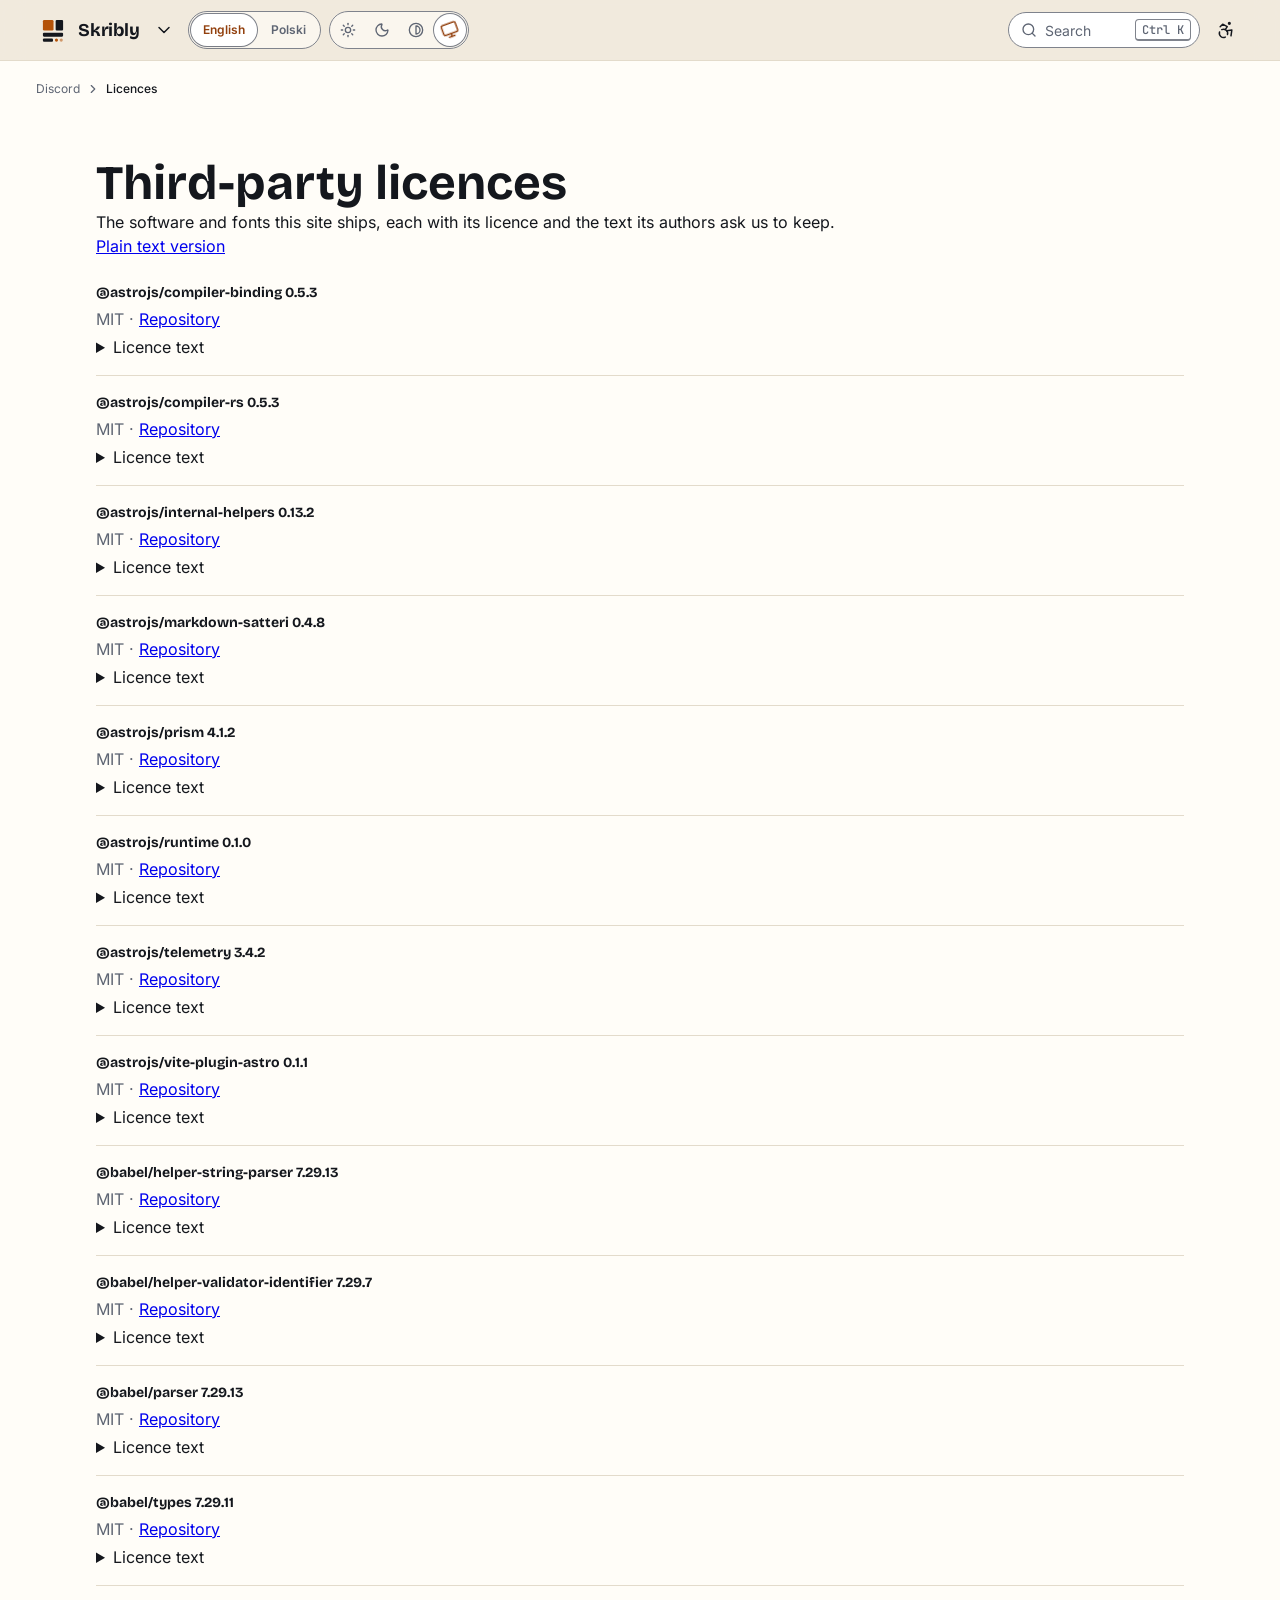
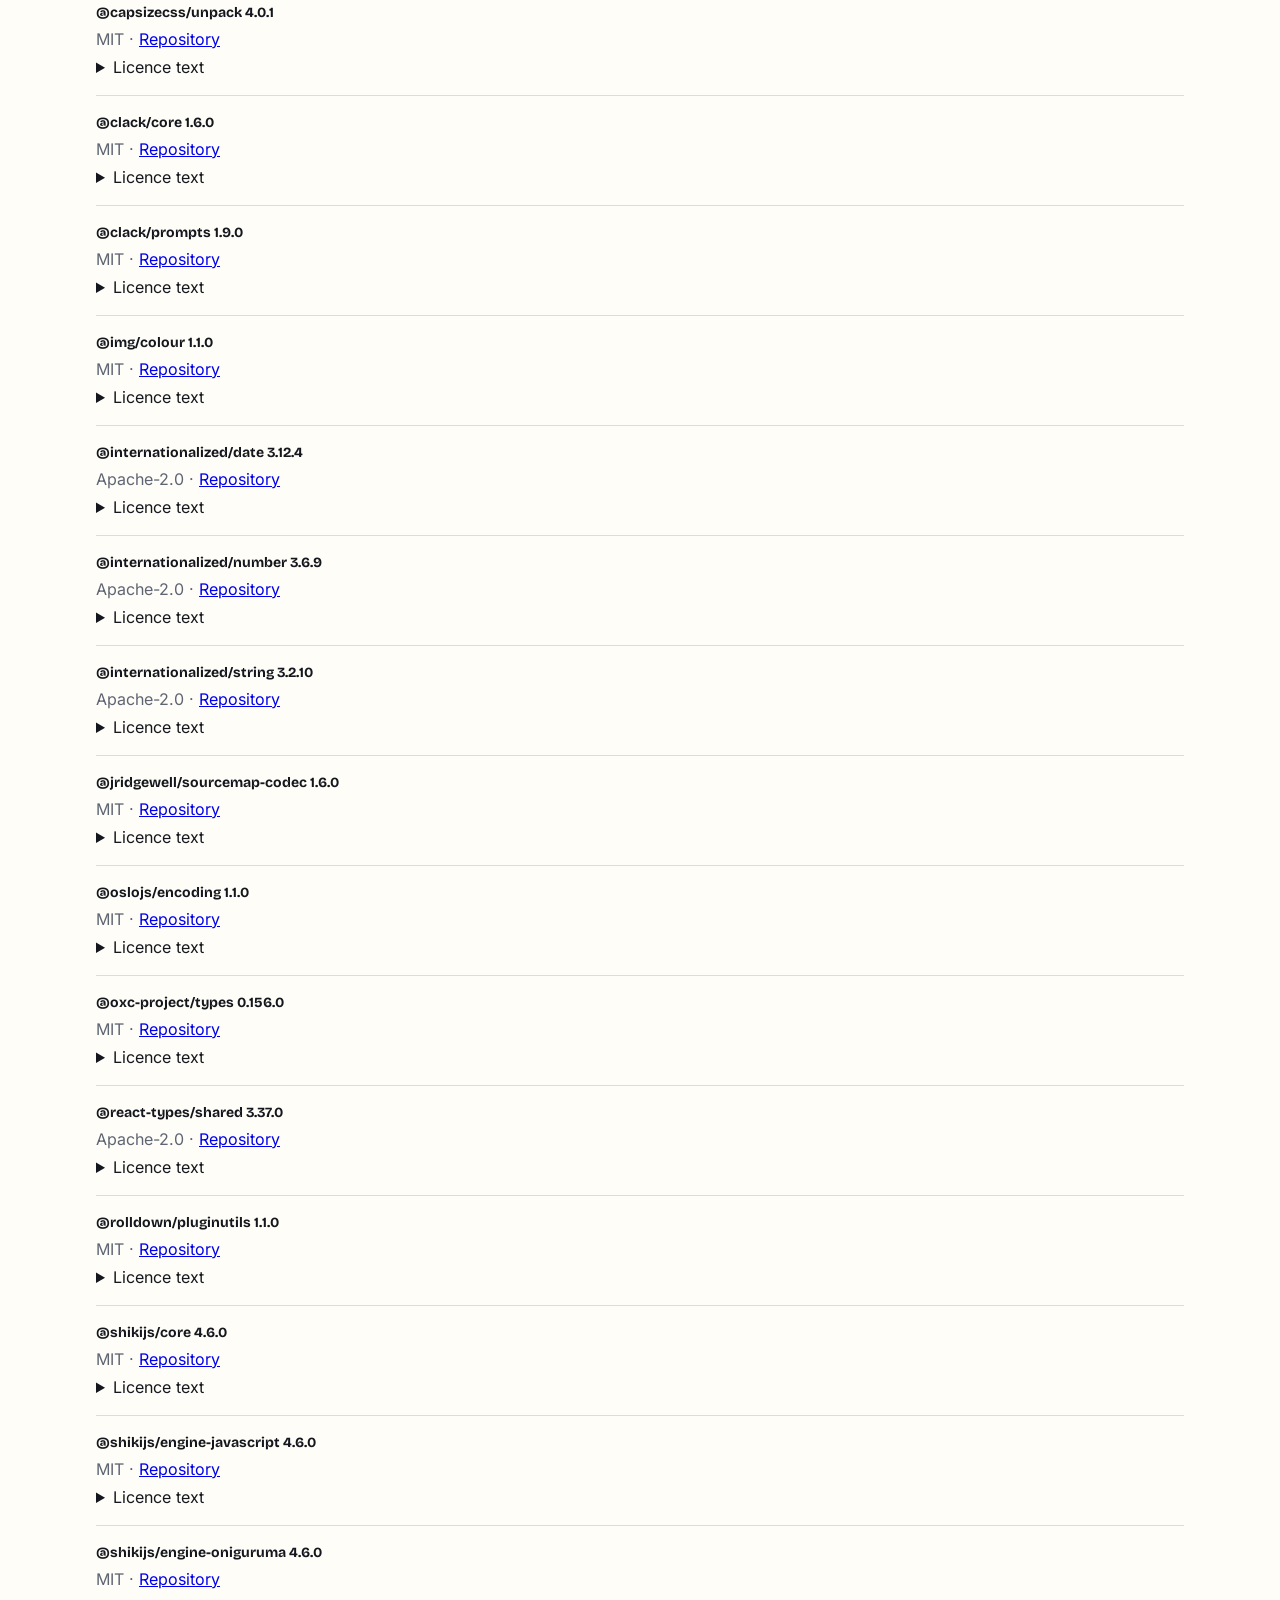
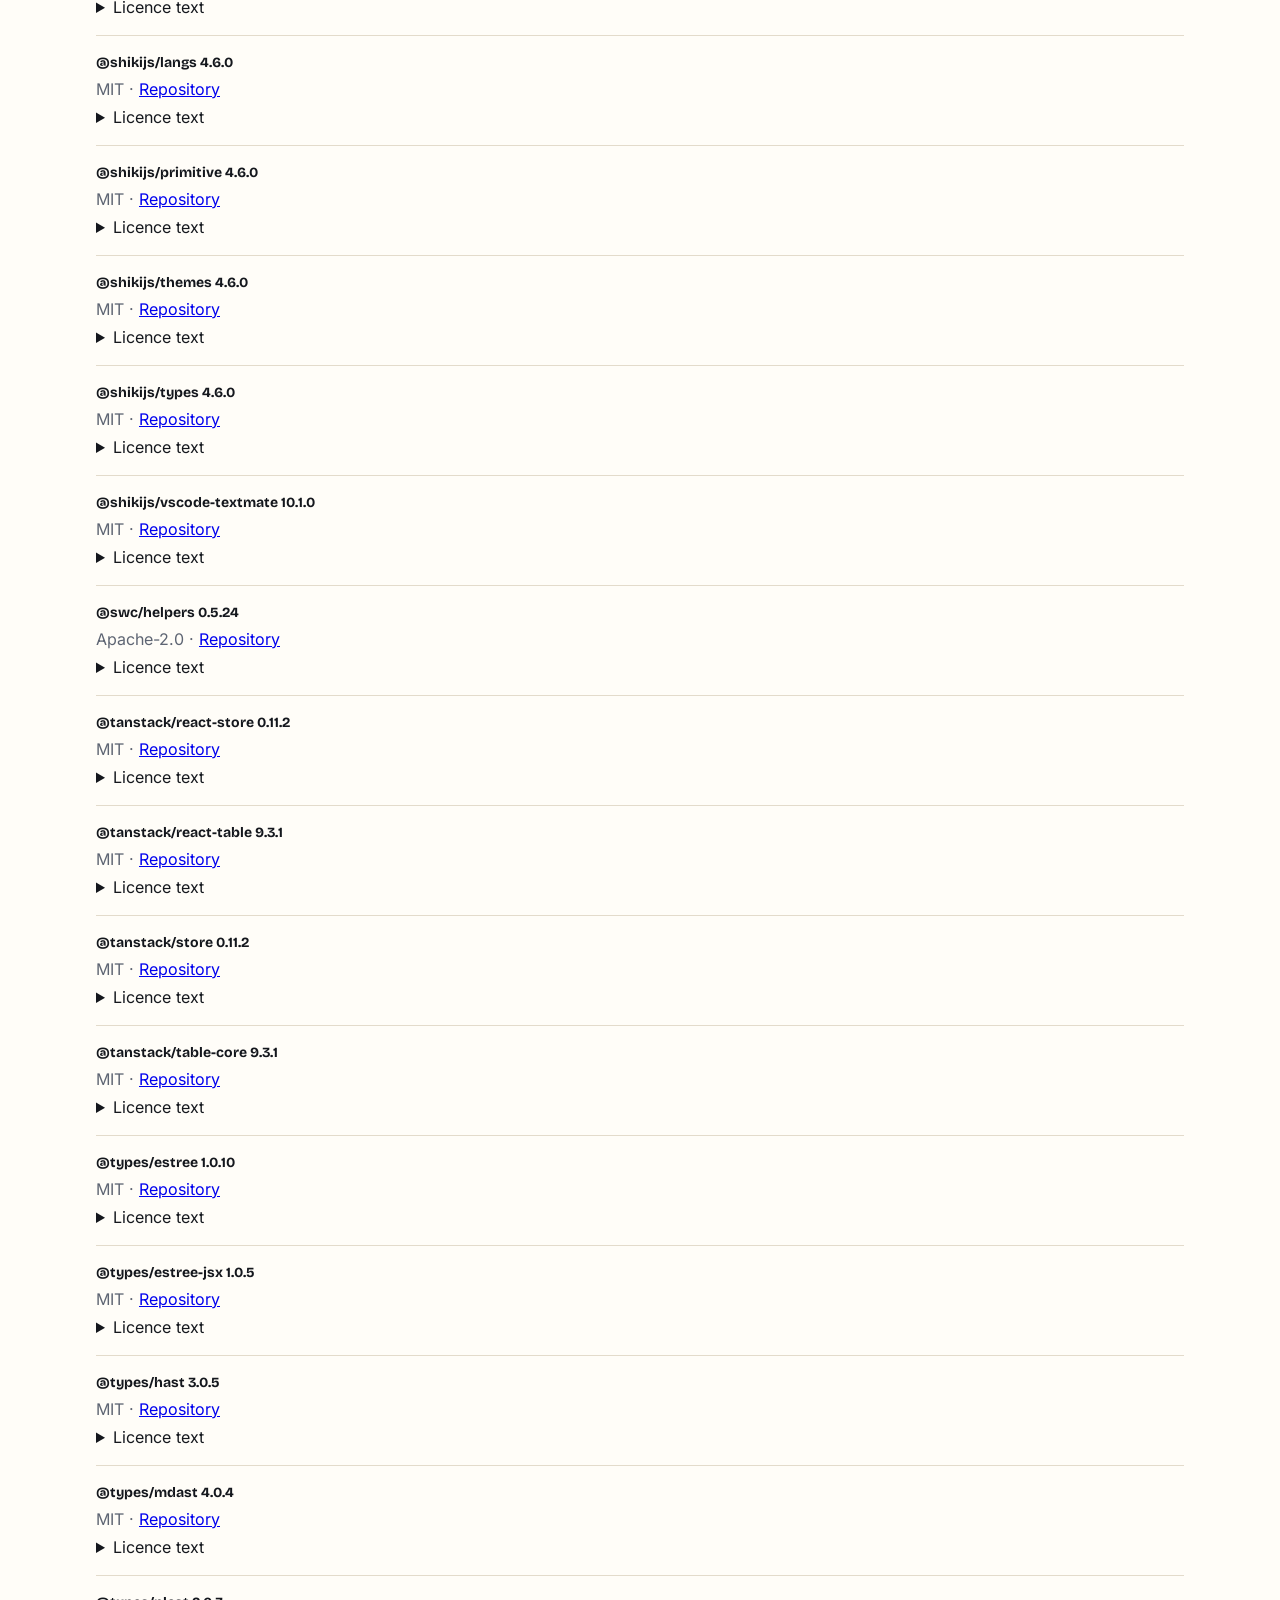
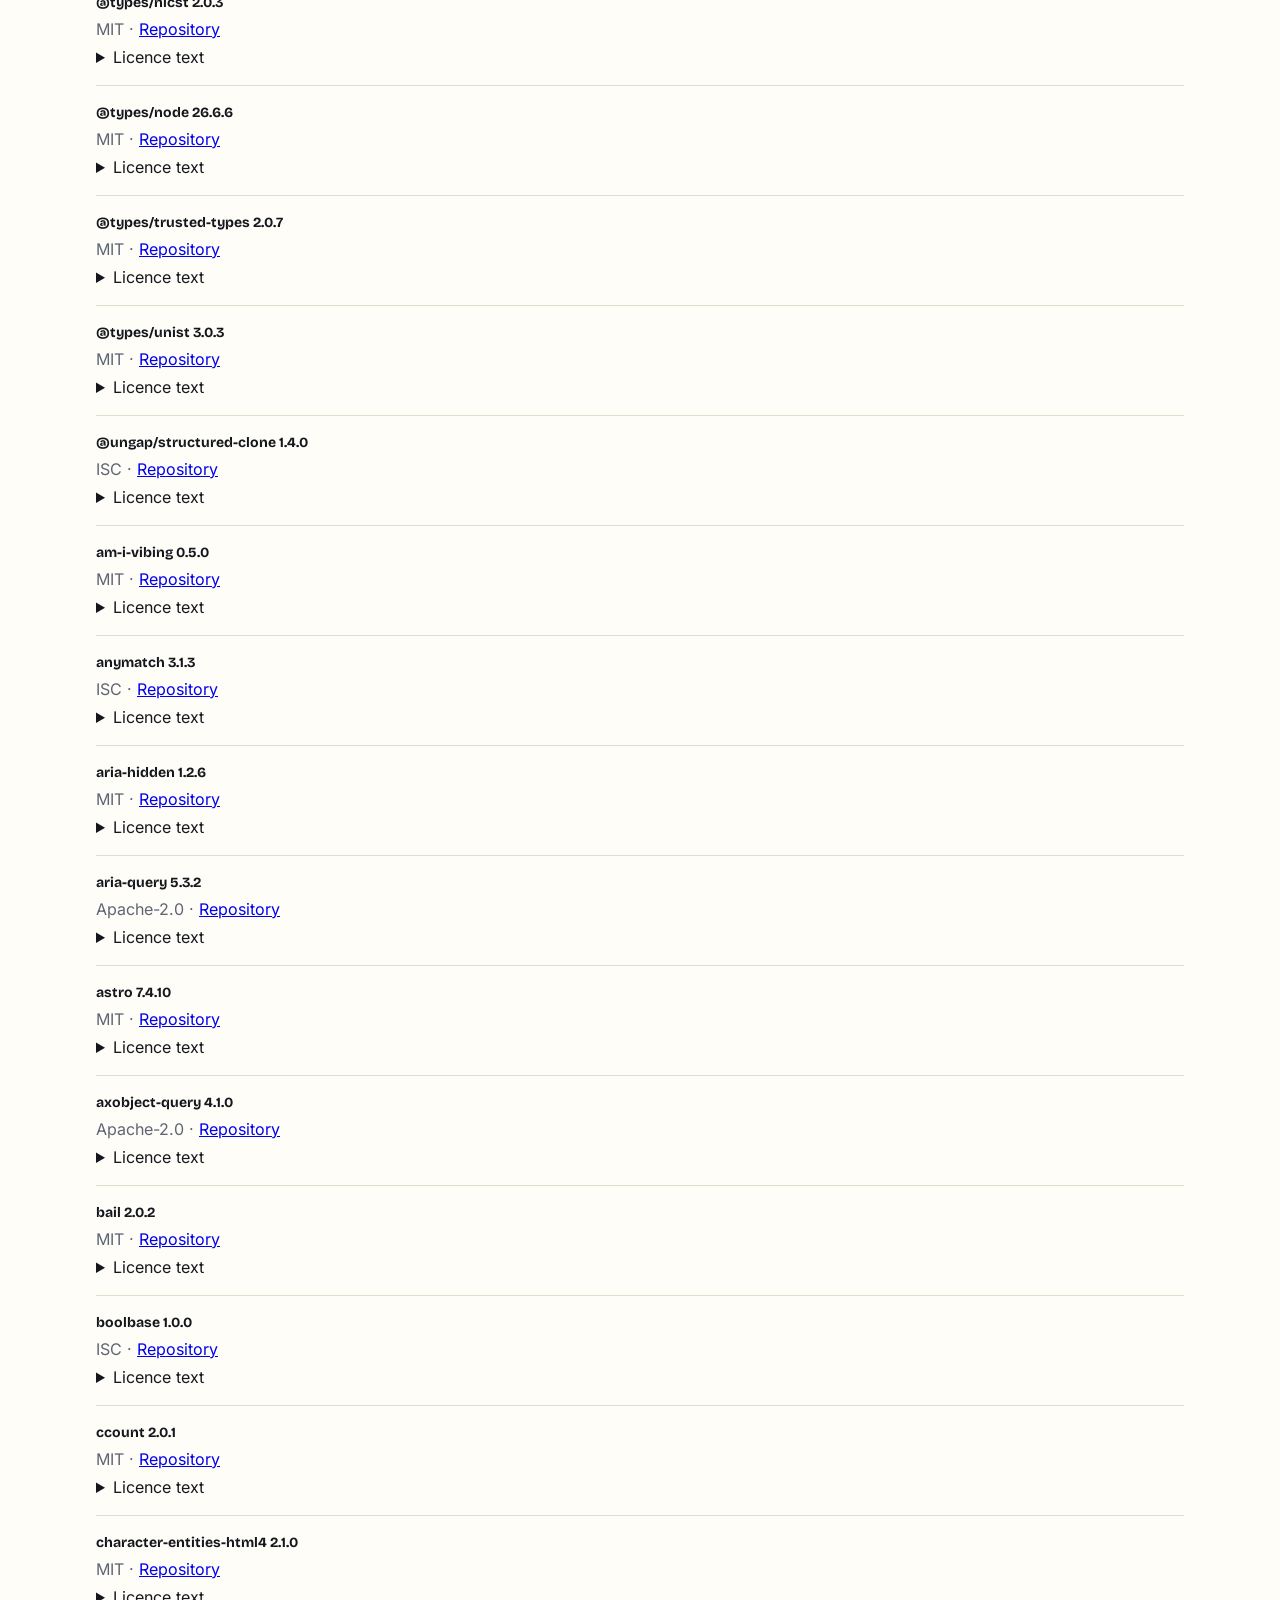
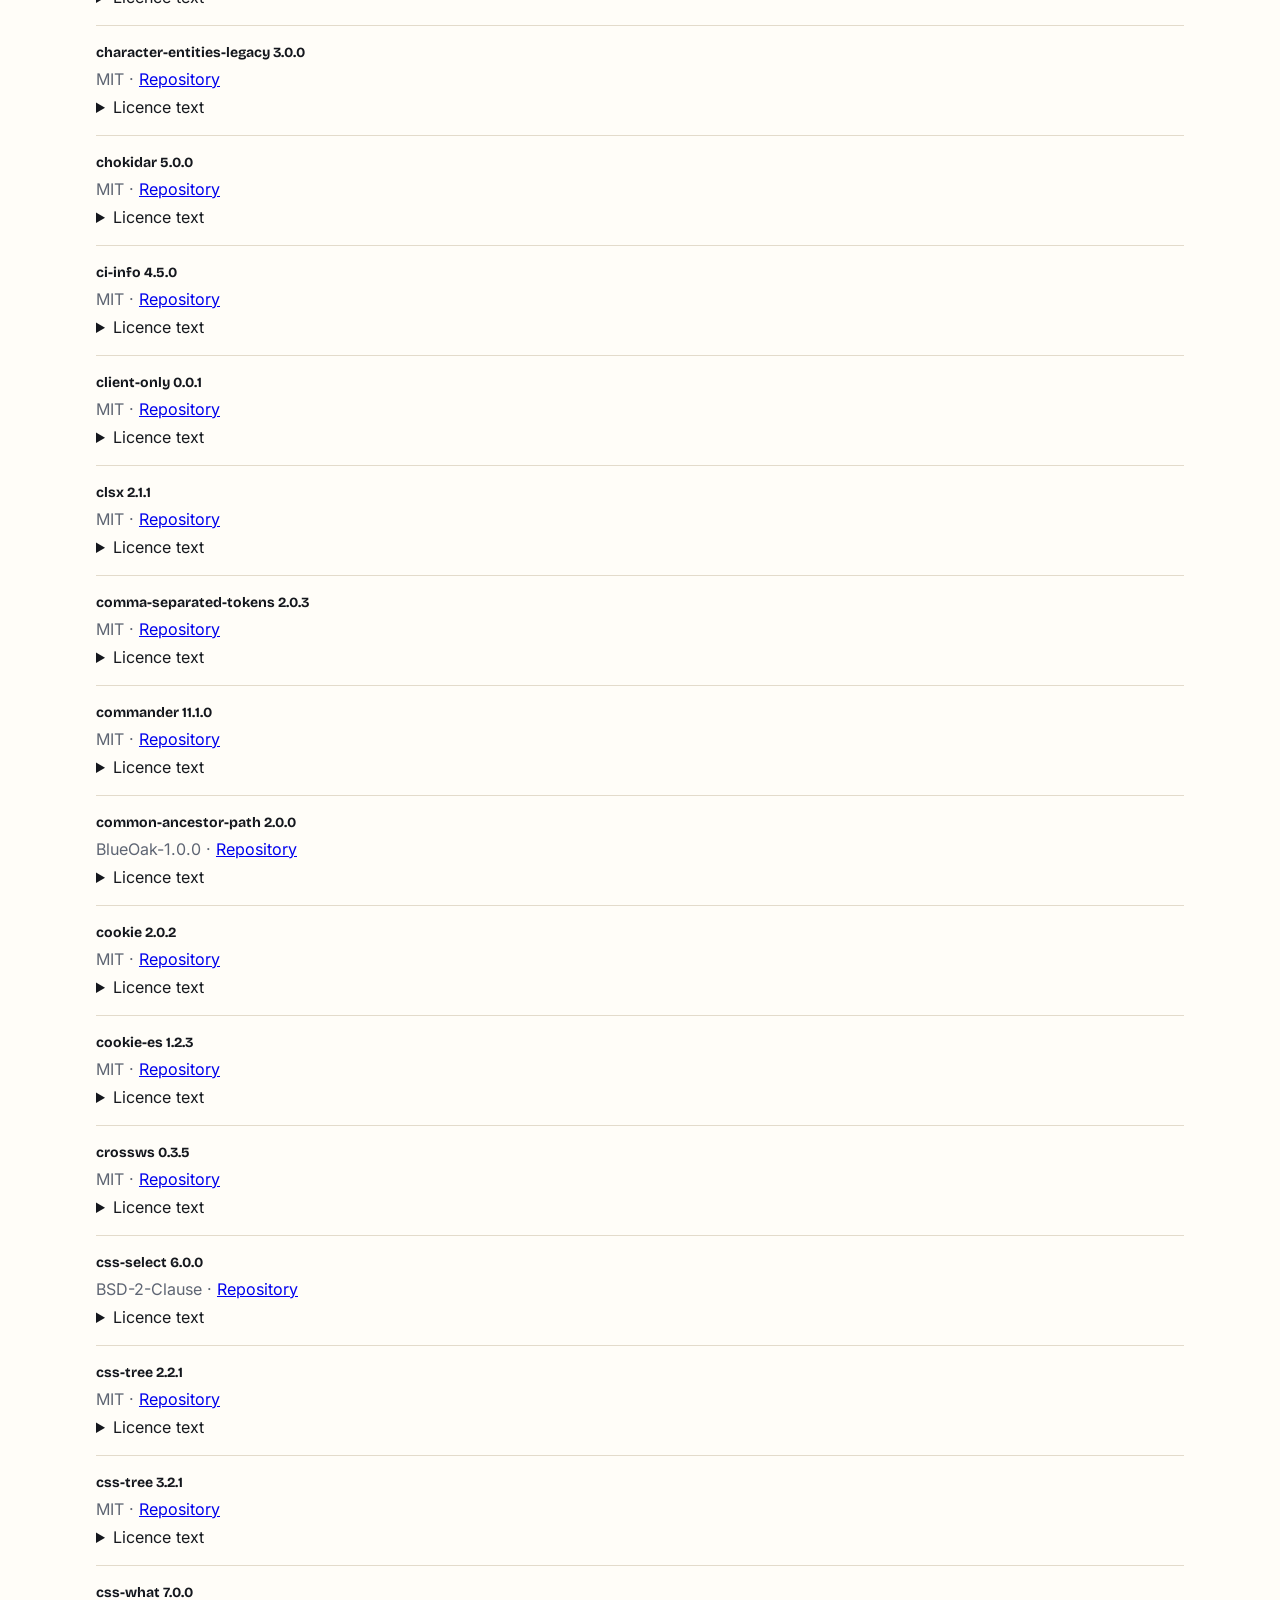
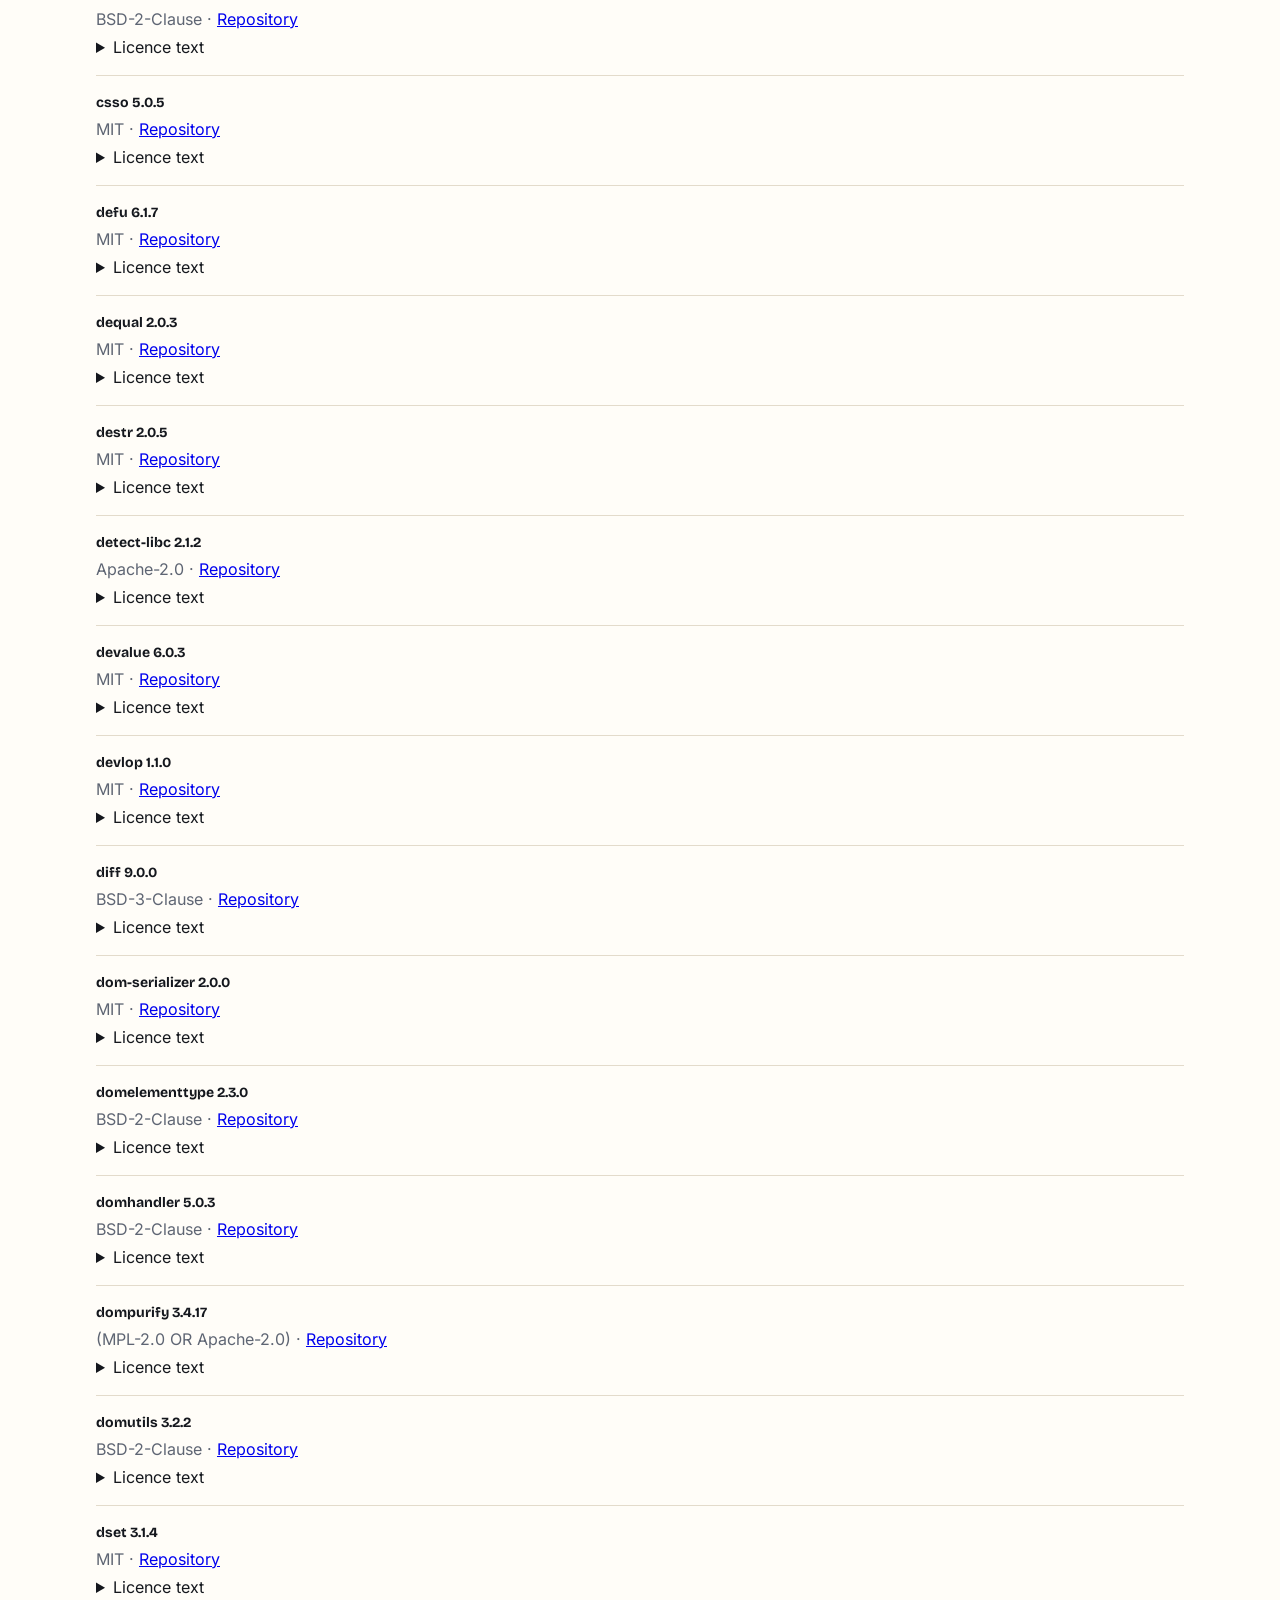
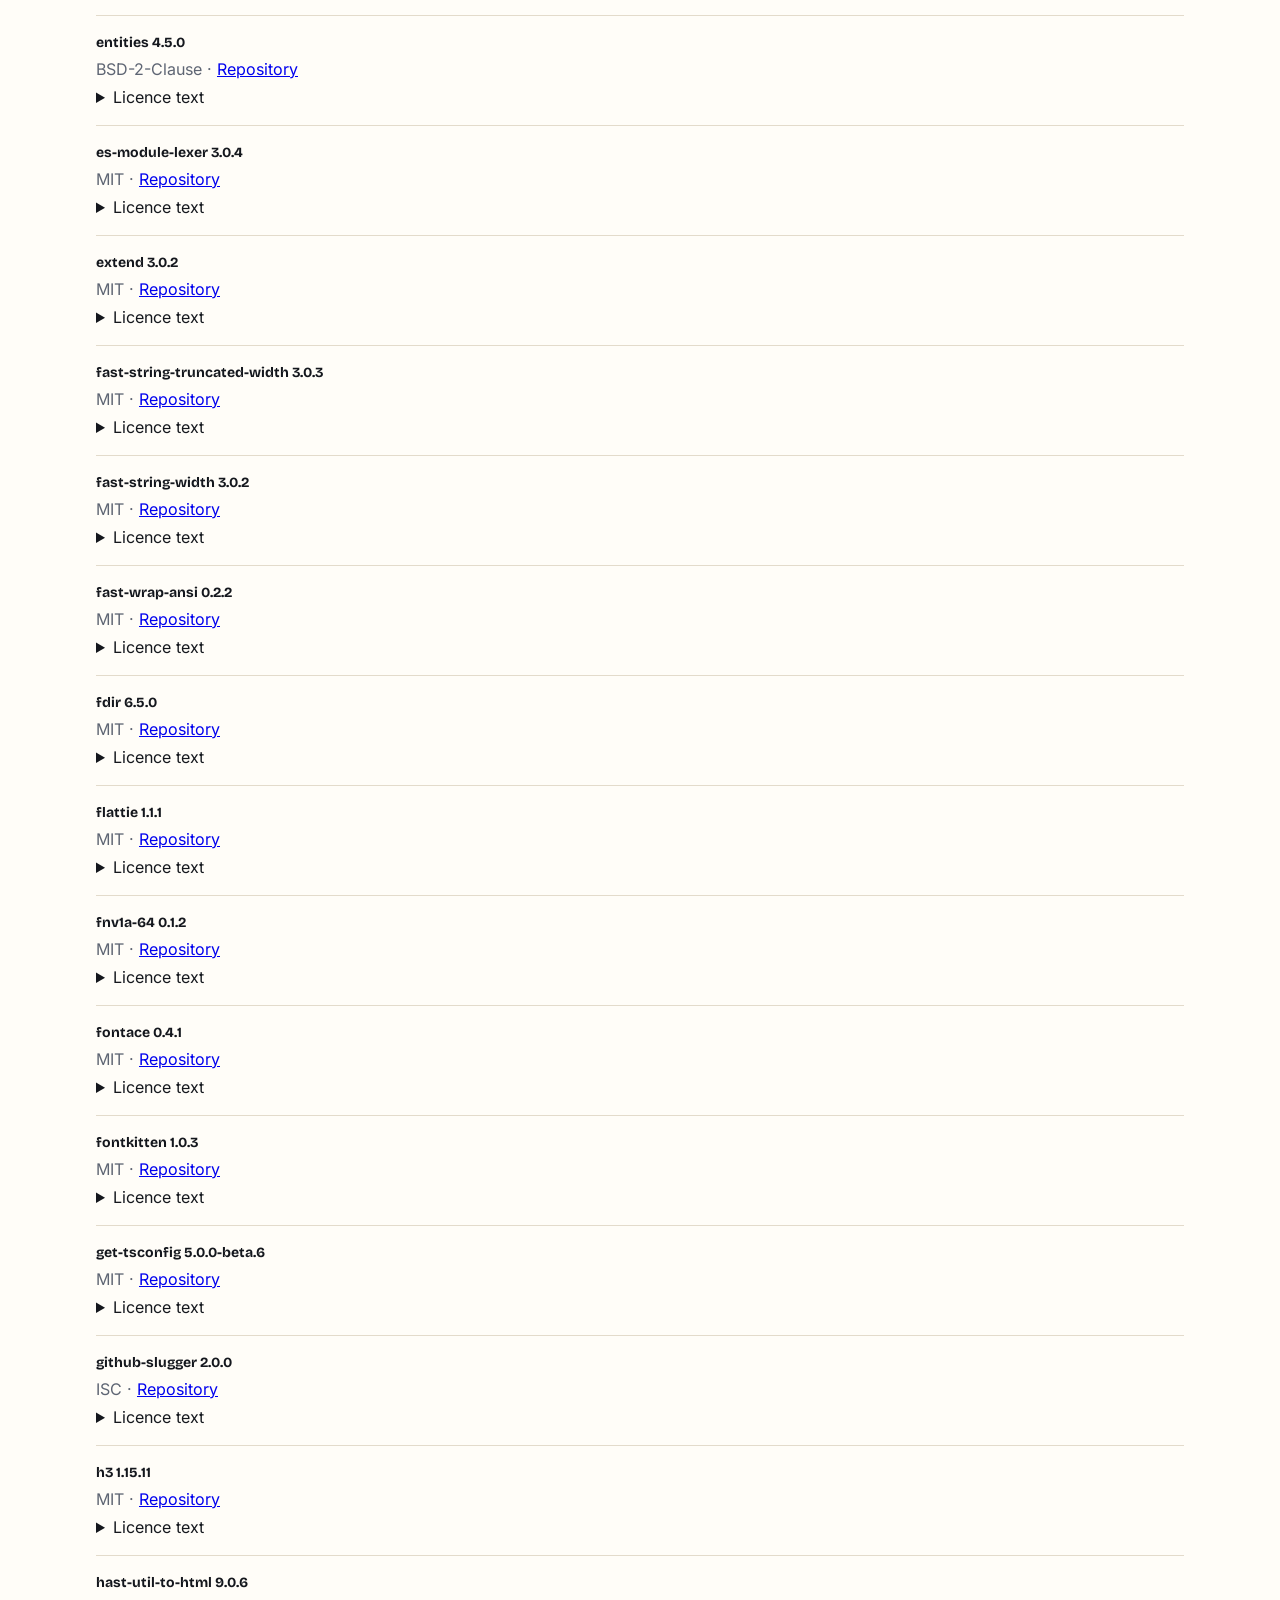
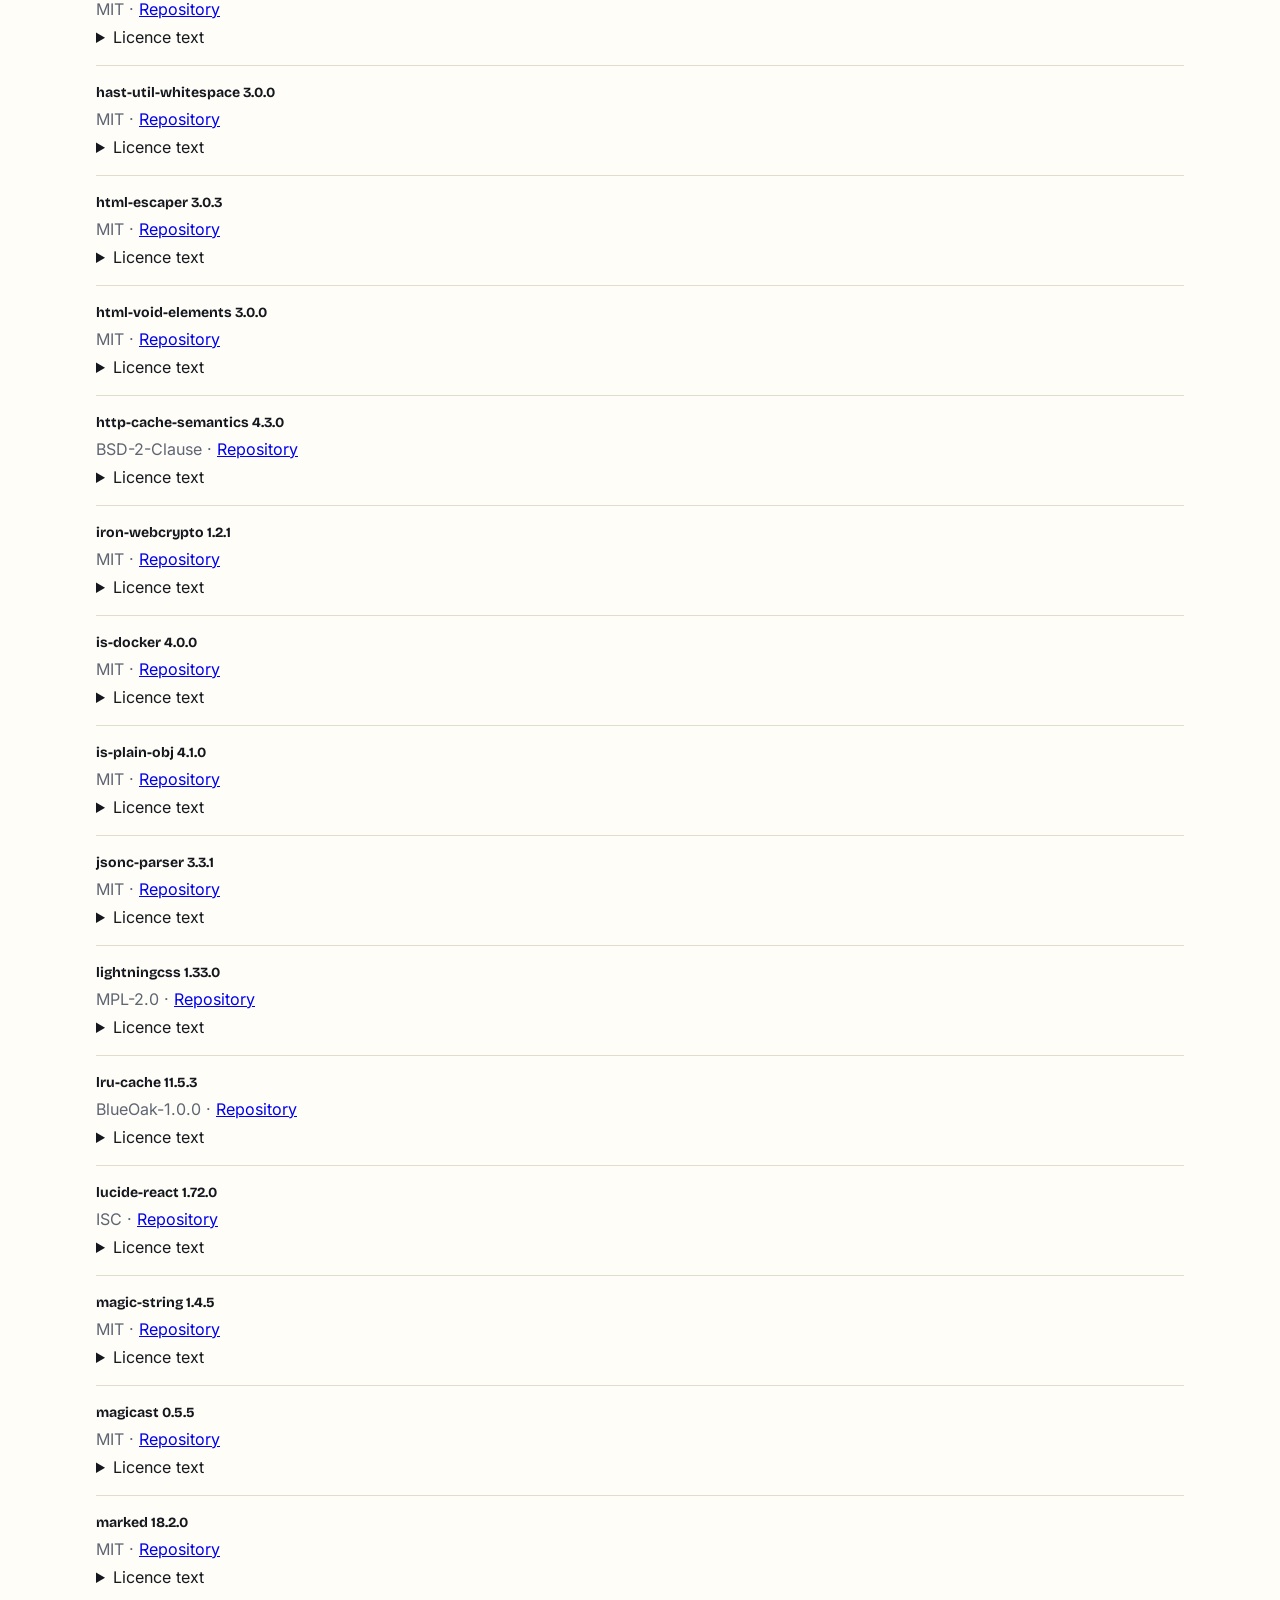
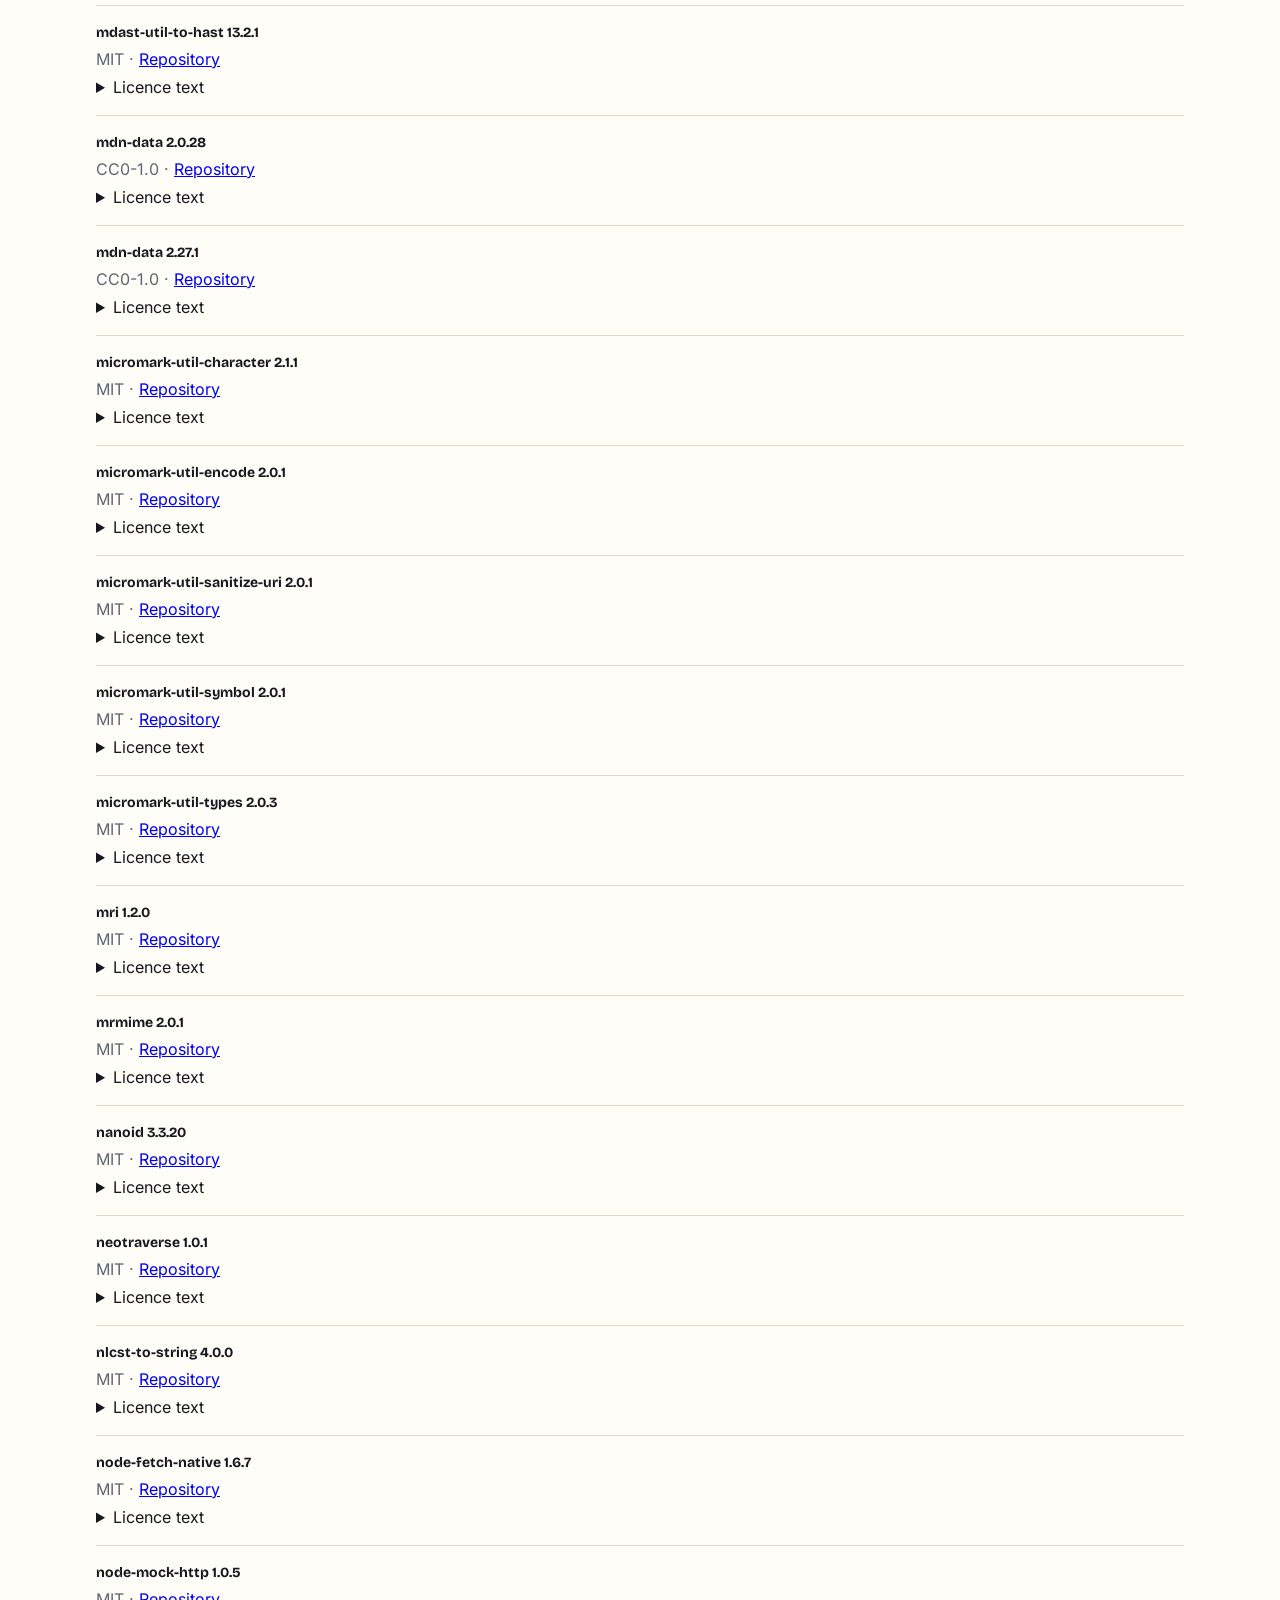
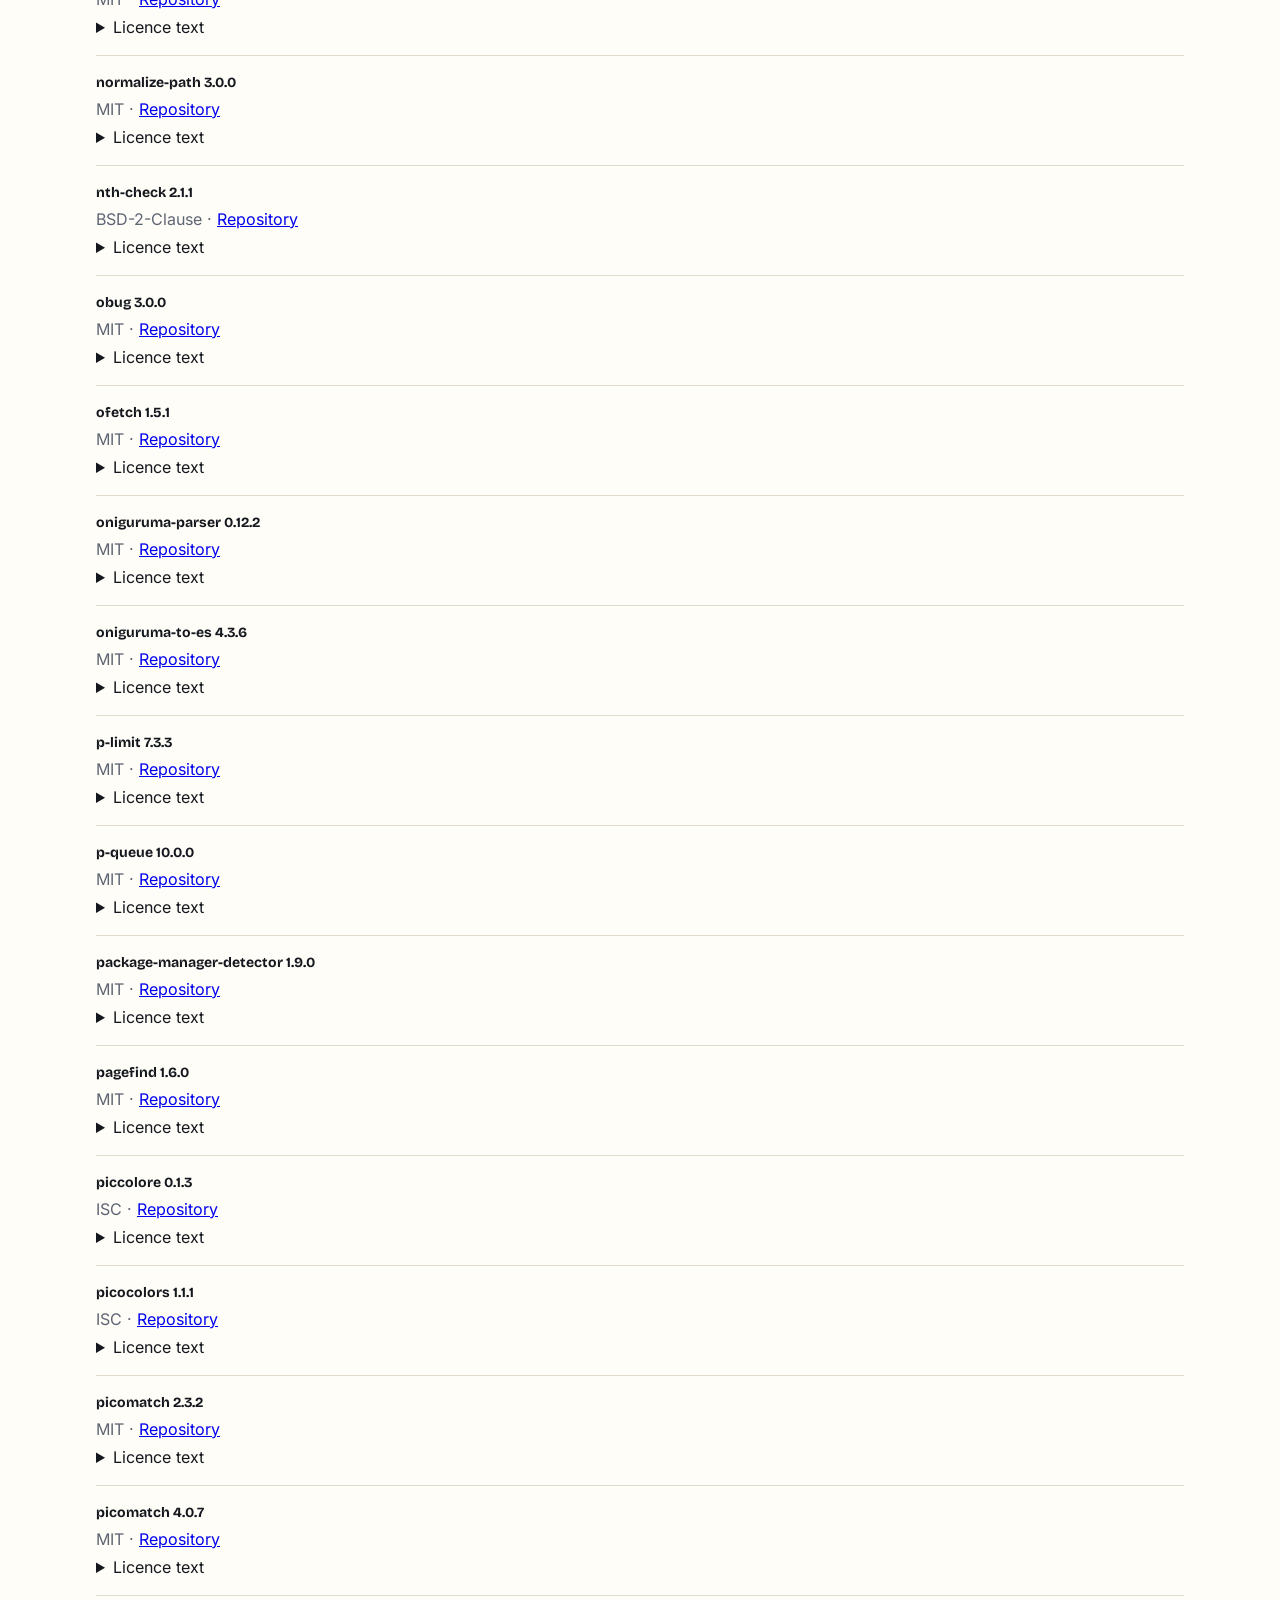
==== commit cd687e07: "publish: wide layout and page heroes" ====
--- a/licenses/index.html
+++ b/licenses/index.html
@@ -1,4 +1,4 @@
-<!DOCTYPE html><html lang="en" dir="ltr"><head><meta charset="utf-8"><meta name="viewport" content="width=device-width, initial-scale=1"><title>Licences | Skribly</title><meta name="description" content="The open source software and fonts that this site ships, each with its licence and its licence text."><link rel="canonical" href="https://dc.skribly.pl/licenses/"><link rel="alternate" hreflang="en" href="https://dc.skribly.pl/licenses/"><link rel="alternate" hreflang="pl" href="https://dc.skribly.pl/pl/licencje/"><link rel="alternate" hreflang="x-default" href="https://dc.skribly.pl/licenses/"><script src="/_astro/prepaint.iife.DfruCCWJ.js"></script><meta name="color-scheme" content="light dark"><meta name="theme-color" media="(prefers-color-scheme: light)" content="#fffdf8"><meta name="theme-color" media="(prefers-color-scheme: dark)" content="#111318"><meta name="referrer" content="strict-origin-when-cross-origin"><link rel="preload" href="/_astro/inter-latin-wght-normal.Dx4kXJAl.woff2" as="font" type="font/woff2" crossorigin><link rel="preload" href="/_astro/bricolage-grotesque-latin-wght-normal.DLoelf7F.woff2" as="font" type="font/woff2" crossorigin><link rel="icon" href="/_astro/skribly.Zs_Yda3L.svg" type="image/svg+xml"><meta property="og:type" content="website"><meta property="og:site_name" content="Skribly"><meta property="og:locale" content="en_GB"><meta property="og:url" content="https://dc.skribly.pl/licenses/"><meta property="og:title" content="Licences | Skribly"><meta property="og:description" content="The open source software and fonts that this site ships, each with its licence and its licence text."><meta name="twitter:card" content="summary"><meta name="twitter:title" content="Licences | Skribly"><meta name="twitter:description" content="The open source software and fonts that this site ships, each with its licence and its licence text."><script type="application/ld+json">{"@context":"https://schema.org","@graph":[{"@type":"Organization","@id":"https://skribly.pl/#organization","name":"Skribly","url":"https://skribly.pl/","logo":"https://skribly.pl/img/icons/icon-512.png","sameAs":["https://docs.skribly.pl/","https://ui.skribly.pl/"]},{"@type":"WebSite","@id":"https://dc.skribly.pl/#website","name":"Skribly","url":"https://dc.skribly.pl/","inLanguage":"en","description":"The open source software and fonts that this site ships, each with its licence and its licence text.","publisher":{"@id":"https://skribly.pl/#organization"}},{"@type":"WebPage","@id":"https://dc.skribly.pl/licenses/#page","url":"https://dc.skribly.pl/licenses/","name":"Licences | Skribly","description":"The open source software and fonts that this site ships, each with its licence and its licence text.","inLanguage":"en","isPartOf":{"@id":"https://dc.skribly.pl/#website"},"publisher":{"@id":"https://skribly.pl/#organization"}},{"@type":"BreadcrumbList","itemListElement":[{"@type":"ListItem","position":1,"name":"Discord","item":"https://dc.skribly.pl/"},{"@type":"ListItem","position":2,"name":"Licences","item":"https://dc.skribly.pl/licenses/"}]}]}</script><meta http-equiv="Content-Security-Policy" content="default-src 'none'; connect-src 'self'; script-src 'self' 'wasm-unsafe-eval'; style-src 'self'; img-src 'self' data:; font-src 'self'; manifest-src 'self'; media-src 'self'; base-uri 'none'; form-action https://newsletter.skribly.pl; upgrade-insecure-requests"><link rel="stylesheet" href="/_astro/Page.DYBwPT5c.css"></head><body class="sk-page"><a class="sk-skip-link" href="#content">Skip to content</a><header class="sk-site-header sk-product--skribly" data-sk-header><div class="sk-container sk-container--wide sk-site-header__bar"><div class="sk-site-header__brand"><a class="sk-site-header__home" href="/" aria-label="Skribly, home page"><svg class="sk-logo sk-logo--skribly" viewBox="0 0 64 64" width="2.125rem" height="2.125rem" focusable="false" aria-hidden="true"><rect x="13" y="13" width="20" height="20" rx="2.5" fill="var(--sk-accent)"/><rect x="37" y="13" width="14" height="20" rx="2" fill="currentColor"/><rect x="13" y="37" width="38" height="7.5" rx="2" fill="currentColor"/><rect x="13" y="48" width="19" height="6" rx="2" fill="currentColor"/><circle cx="38.5" cy="51" r="3" fill="var(--sk-accent)"/><circle cx="47.5" cy="51" r="3" fill="var(--sk-accent)" opacity="0.55"/></svg><span class="sk-site-header__name">Skribly</span></a><details class="sk-dropdown sk-ecosystem"><summary class="sk-icon-button sk-ecosystem__toggle" aria-label="Switch product" title="Switch product"><svg class="sk-icon sk-dropdown__chevron" viewBox="0 0 24 24" focusable="false" data-icon="chevron.down" aria-hidden="true"><path d="m6 9 6 6 6-6"></path></svg></summary><div class="sk-dropdown__panel"><p class="sk-ecosystem__title" id="sk-ecosystem-skribly">Skribly products</p><ul class="sk-ecosystem__list" aria-labelledby="sk-ecosystem-skribly"><li><a class="sk-ecosystem__item sk-product--skribly" href="https://skribly.pl/" aria-current="true"><svg class="sk-logo sk-logo--skribly" viewBox="0 0 64 64" width="2.25rem" height="2.25rem" focusable="false" aria-hidden="true"><rect x="13" y="13" width="20" height="20" rx="2.5" fill="var(--sk-accent)"/><rect x="37" y="13" width="14" height="20" rx="2" fill="currentColor"/><rect x="13" y="37" width="38" height="7.5" rx="2" fill="currentColor"/><rect x="13" y="48" width="19" height="6" rx="2" fill="currentColor"/><circle cx="38.5" cy="51" r="3" fill="var(--sk-accent)"/><circle cx="47.5" cy="51" r="3" fill="var(--sk-accent)" opacity="0.55"/></svg><span><strong>Skribly</strong><span>One place for agents, tasks and rules</span></span><span class="sk-ecosystem__here">You are here</span></a></li><li><a class="sk-ecosystem__item sk-product--agent" href="https://skribly.pl/apps/skribly-agent/"><svg class="sk-logo sk-logo--agent" viewBox="0 0 64 64" width="2.25rem" height="2.25rem" focusable="false" aria-hidden="true"><rect x="13" y="13" width="20" height="20" rx="2.5" fill="var(--sk-tool-agent)"/><rect x="37" y="13" width="14" height="20" rx="2" fill="currentColor"/><path d="M40.6 19.4l3.6 3.6-3.6 3.6M45.6 28.4h2.6" fill="none" stroke="var(--sk-bg)" stroke-width="2.4" stroke-linecap="round" stroke-linejoin="round"/><rect x="13" y="37" width="38" height="7.5" rx="2" fill="currentColor"/><rect x="13" y="48" width="19" height="6" rx="2" fill="currentColor"/><circle cx="38.5" cy="51" r="3" fill="var(--sk-tool-agent)"/><circle cx="47.5" cy="51" r="3" fill="var(--sk-tool-agent)" opacity="0.55"/></svg><span><strong>Skribly Agent</strong><span>Where agents work</span></span></a></li><li><a class="sk-ecosystem__item sk-product--tracker" href="https://skribly.pl/apps/skribly-tracker/"><svg class="sk-logo sk-logo--tracker" viewBox="0 0 64 64" width="2.25rem" height="2.25rem" focusable="false" aria-hidden="true"><rect x="13" y="13" width="20" height="20" rx="2.5" fill="var(--sk-tool-tracker)"/><rect x="37" y="13" width="14" height="20" rx="2" fill="currentColor"/><path d="M40.4 23.6l2.8 2.8 4.8-5.4" fill="none" stroke="var(--sk-bg)" stroke-width="2.4" stroke-linecap="round" stroke-linejoin="round"/><rect x="13" y="37" width="38" height="7.5" rx="2" fill="currentColor"/><rect x="13" y="48" width="19" height="6" rx="2" fill="currentColor"/><circle cx="38.5" cy="51" r="3" fill="var(--sk-tool-tracker)"/><circle cx="47.5" cy="51" r="3" fill="var(--sk-tool-tracker)" opacity="0.55"/></svg><span><strong>Skribly Tracker</strong><span>Where tasks begin</span></span></a></li><li><a class="sk-ecosystem__item sk-product--skills" href="https://skribly.pl/apps/agent-skills/"><svg class="sk-logo sk-logo--skills" viewBox="0 0 64 64" width="2.25rem" height="2.25rem" focusable="false" aria-hidden="true"><rect x="13" y="13" width="20" height="20" rx="2.5" fill="var(--sk-tool-skills)"/><rect x="37" y="13" width="14" height="20" rx="2" fill="currentColor"/><path d="M44 18.6v8.8M39.6 23h8.8" fill="none" stroke="var(--sk-bg)" stroke-width="2.4" stroke-linecap="round" stroke-linejoin="round"/><rect x="13" y="37" width="38" height="7.5" rx="2" fill="currentColor"/><rect x="13" y="48" width="19" height="6" rx="2" fill="currentColor"/><circle cx="38.5" cy="51" r="3" fill="var(--sk-tool-skills)"/><circle cx="47.5" cy="51" r="3" fill="var(--sk-tool-skills)" opacity="0.55"/></svg><span><strong>agent-skills</strong><span>Where the rules live</span></span></a></li><li><a class="sk-ecosystem__item sk-product--docs" href="https://docs.skribly.pl/"><svg class="sk-logo sk-logo--docs" viewBox="0 0 64 64" width="2.25rem" height="2.25rem" focusable="false" aria-hidden="true"><rect x="13" y="13" width="20" height="20" rx="2.5" fill="var(--sk-tool-docs)"/><rect x="37" y="13" width="14" height="20" rx="2" fill="currentColor"/><path d="M40.4 19h7.2M40.4 23h7.2M40.4 27h4.4" fill="none" stroke="var(--sk-bg)" stroke-width="2.4" stroke-linecap="round" stroke-linejoin="round"/><rect x="13" y="37" width="38" height="7.5" rx="2" fill="currentColor"/><rect x="13" y="48" width="19" height="6" rx="2" fill="currentColor"/><circle cx="38.5" cy="51" r="3" fill="var(--sk-tool-docs)"/><circle cx="47.5" cy="51" r="3" fill="var(--sk-tool-docs)" opacity="0.55"/></svg><span><strong>Skribly Docs</strong><span>Guides and reference</span></span></a></li><li><a class="sk-ecosystem__item sk-product--ui" href="https://ui.skribly.pl/"><svg class="sk-logo sk-logo--ui" viewBox="0 0 64 64" width="2.25rem" height="2.25rem" focusable="false" aria-hidden="true"><rect x="13" y="13" width="20" height="20" rx="2.5" fill="var(--sk-tool-ui)"/><rect x="37" y="13" width="14" height="20" rx="2" fill="currentColor"/><path d="M41.2 19.6h.01M46.8 19.6h.01M41.2 25.4h.01M46.8 25.4h.01" fill="none" stroke="var(--sk-bg)" stroke-width="2.4" stroke-linecap="round" stroke-linejoin="round"/><rect x="13" y="37" width="38" height="7.5" rx="2" fill="currentColor"/><rect x="13" y="48" width="19" height="6" rx="2" fill="currentColor"/><circle cx="38.5" cy="51" r="3" fill="var(--sk-tool-ui)"/><circle cx="47.5" cy="51" r="3" fill="var(--sk-tool-ui)" opacity="0.55"/></svg><span><strong>Skribly UI</strong><span>Tokens and components</span></span></a></li></ul><p class="sk-ecosystem__title" id="sk-ecosystem-skribly-channels">Stay up to date</p><ul class="sk-ecosystem__list" aria-labelledby="sk-ecosystem-skribly-channels"><li><a class="sk-ecosystem__item sk-product--newsletter" href="https://newsletter.skribly.pl/"><svg class="sk-logo sk-logo--newsletter" viewBox="0 0 64 64" width="2.25rem" height="2.25rem" focusable="false" aria-hidden="true"><rect x="13" y="13" width="20" height="20" rx="2.5" fill="var(--sk-tool-newsletter)"/><rect x="37" y="13" width="14" height="20" rx="2" fill="currentColor"/><path d="M40.2 19.6h7.6v6.8h-7.6zM40.6 20.2l3.4 2.8 3.4-2.8" fill="none" stroke="var(--sk-bg)" stroke-width="2.4" stroke-linecap="round" stroke-linejoin="round"/><rect x="13" y="37" width="38" height="7.5" rx="2" fill="currentColor"/><rect x="13" y="48" width="19" height="6" rx="2" fill="currentColor"/><circle cx="38.5" cy="51" r="3" fill="var(--sk-tool-newsletter)"/><circle cx="47.5" cy="51" r="3" fill="var(--sk-tool-newsletter)" opacity="0.55"/></svg><span><strong>Skribly Newsletter</strong><span>AI news every week, each with its source</span></span></a></li></ul><p class="sk-ecosystem__title" id="sk-ecosystem-skribly-services">Services</p><ul class="sk-ecosystem__list" aria-labelledby="sk-ecosystem-skribly-services"><li><a class="sk-ecosystem__item sk-product--status" href="https://status.skribly.pl/"><svg class="sk-logo sk-logo--status" viewBox="0 0 64 64" width="2.25rem" height="2.25rem" focusable="false" aria-hidden="true"><rect x="13" y="13" width="20" height="20" rx="2.5" fill="var(--sk-tool-status)"/><rect x="37" y="13" width="14" height="20" rx="2" fill="currentColor"/><path d="M39.6 23.6h2.2l1.4-3.6 2.4 6.8 1.4-3.2h1.4" fill="none" stroke="var(--sk-bg)" stroke-width="2.4" stroke-linecap="round" stroke-linejoin="round"/><rect x="13" y="37" width="38" height="7.5" rx="2" fill="currentColor"/><rect x="13" y="48" width="19" height="6" rx="2" fill="currentColor"/><circle cx="38.5" cy="51" r="3" fill="var(--sk-tool-status)"/><circle cx="47.5" cy="51" r="3" fill="var(--sk-tool-status)" opacity="0.55"/></svg><span><strong>Skribly Status</strong><span>Is every service up</span></span></a></li><li><a class="sk-ecosystem__item sk-product--trust" href="https://trust.skribly.pl/"><svg class="sk-logo sk-logo--trust" viewBox="0 0 64 64" width="2.25rem" height="2.25rem" focusable="false" aria-hidden="true"><rect x="13" y="13" width="20" height="20" rx="2.5" fill="var(--sk-tool-trust)"/><rect x="37" y="13" width="14" height="20" rx="2" fill="currentColor"/><path d="M41.8 22.6v-3h4.4v3M40.8 24.2h6.4v2.8h-6.4z" fill="none" stroke="var(--sk-bg)" stroke-width="2.4" stroke-linecap="round" stroke-linejoin="round"/><rect x="13" y="37" width="38" height="7.5" rx="2" fill="currentColor"/><rect x="13" y="48" width="19" height="6" rx="2" fill="currentColor"/><circle cx="38.5" cy="51" r="3" fill="var(--sk-tool-trust)"/><circle cx="47.5" cy="51" r="3" fill="var(--sk-tool-trust)" opacity="0.55"/></svg><span><strong>Skribly Trust</strong><span>Security, privacy and accessibility</span></span></a></li><li><a class="sk-ecosystem__item sk-product--tools" href="https://tools.skribly.pl/"><svg class="sk-logo sk-logo--tools" viewBox="0 0 64 64" width="2.25rem" height="2.25rem" focusable="false" aria-hidden="true"><rect x="13" y="13" width="20" height="20" rx="2.5" fill="var(--sk-tool-tools)"/><rect x="37" y="13" width="14" height="20" rx="2" fill="currentColor"/><path d="M40.8 27.2L46 22M43.8 19.8l4.4 4.4" fill="none" stroke="var(--sk-bg)" stroke-width="2.4" stroke-linecap="round" stroke-linejoin="round"/><rect x="13" y="37" width="38" height="7.5" rx="2" fill="currentColor"/><rect x="13" y="48" width="19" height="6" rx="2" fill="currentColor"/><circle cx="38.5" cy="51" r="3" fill="var(--sk-tool-tools)"/><circle cx="47.5" cy="51" r="3" fill="var(--sk-tool-tools)" opacity="0.55"/></svg><span><strong>Skribly Tools</strong><span>Small tools in the browser</span></span></a></li><li><a class="sk-ecosystem__item sk-product--projects" href="https://projects.skribly.pl/"><svg class="sk-logo sk-logo--projects" viewBox="0 0 64 64" width="2.25rem" height="2.25rem" focusable="false" aria-hidden="true"><rect x="13" y="13" width="20" height="20" rx="2.5" fill="var(--sk-tool-projects)"/><rect x="37" y="13" width="14" height="20" rx="2" fill="currentColor"/><path d="M40.4 21.8h4.8v4.8h-4.8zM43 21.8v-2.6h4.8v4.8h-2.6" fill="none" stroke="var(--sk-bg)" stroke-width="2.4" stroke-linecap="round" stroke-linejoin="round"/><rect x="13" y="37" width="38" height="7.5" rx="2" fill="currentColor"/><rect x="13" y="48" width="19" height="6" rx="2" fill="currentColor"/><circle cx="38.5" cy="51" r="3" fill="var(--sk-tool-projects)"/><circle cx="47.5" cy="51" r="3" fill="var(--sk-tool-projects)" opacity="0.55"/></svg><span><strong>Skribly Projects</strong><span>Every part and how far it is</span></span></a></li><li><a class="sk-ecosystem__item sk-product--discord" href="https://dc.skribly.pl/"><svg class="sk-icon sk-icon--duo sk-ecosystem__icon" viewBox="0 0 24 24" focusable="false" data-icon="content.comment" aria-hidden="true"><g class="sk-icon__fill"><path d="M22 17a2 2 0 0 1-2 2H6.828a2 2 0 0 0-1.414.586l-2.202 2.202A.71.71 0 0 1 2 21.286V5a2 2 0 0 1 2-2h16a2 2 0 0 1 2 2z"></path></g><path d="M22 17a2 2 0 0 1-2 2H6.828a2 2 0 0 0-1.414.586l-2.202 2.202A.71.71 0 0 1 2 21.286V5a2 2 0 0 1 2-2h16a2 2 0 0 1 2 2z"></path></svg><span><strong>Discord</strong><span>Talk with the people who build Skribly</span></span></a></li></ul></div></details></div><div class="sk-site-header__quick"><button class="sk-search-button sk-site-header__wide" type="button" data-sk-search-open data-sk-needs-js aria-haspopup="dialog" aria-controls="sk-search" aria-keyshortcuts="Control+K /"><svg class="sk-icon" viewBox="0 0 24 24" focusable="false" data-icon="action.search" aria-hidden="true"><g class="sk-icon__fill"><circle cx="11" cy="11" r="8"></circle></g><path d="m21 21-4.34-4.34"></path><circle cx="11" cy="11" r="8"></circle></svg><span>Search</span><kbd class="sk-kbd" aria-hidden="true">Ctrl K</kbd></button><button class="sk-icon-button sk-site-header__narrow" type="button" data-sk-search-open data-sk-needs-js aria-label="Search" aria-haspopup="dialog" aria-controls="sk-search" aria-keyshortcuts="Control+K /"><svg class="sk-icon" viewBox="0 0 24 24" focusable="false" data-icon="action.search" aria-hidden="true"><g class="sk-icon__fill"><circle cx="11" cy="11" r="8"></circle></g><path d="m21 21-4.34-4.34"></path><circle cx="11" cy="11" r="8"></circle></svg></button><button class="sk-icon-button" type="button" data-sk-a11y-open data-sk-needs-js aria-controls="sk-a11y-panel" aria-expanded="false" aria-label="Accessibility" title="Open accessibility settings"><svg class="sk-icon" viewBox="0 0 24 24" focusable="false" data-icon="nav.accessibility" aria-hidden="true"><g class="sk-icon__fill"><circle cx="16" cy="4" r="1"></circle></g><circle cx="16" cy="4" r="1"></circle><path d="m18 19 1-7-6 1"></path><path d="m5 8 3-3 5.5 3-2.36 3.5"></path><path d="M4.24 14.5a5 5 0 0 0 6.88 6"></path><path d="M13.76 17.5a5 5 0 0 0-6.88-6"></path></svg></button><button class="sk-icon-button sk-site-header__menu-toggle" type="button" data-sk-menu-toggle data-sk-needs-js aria-expanded="false" aria-controls="sk-site-drawer-skribly" aria-label="Menu" data-open="Menu" data-close="Close menu"><span class="sk-burger" aria-hidden="true"><span></span><span></span><span></span></span></button></div><div class="sk-site-header__drawer" id="sk-site-drawer-skribly"><div class="sk-site-header__tools"><nav class="sk-language-switch" aria-label="Language"><ul><li><span lang="en" aria-current="true">English</span></li><li><a href="/pl/licencje/" lang="pl" hreflang="pl">Polski</a></li></ul></nav><fieldset class="sk-theme-switch" data-sk-theme-switch><legend class="sk-visually-hidden">Theme</legend><label title="Light"><input type="radio" name="sk-theme-hh1mr1" value="light"><svg class="sk-icon" viewBox="0 0 24 24" focusable="false" data-icon="theme.light" aria-hidden="true"><g class="sk-icon__fill"><circle cx="12" cy="12" r="4"></circle></g><circle cx="12" cy="12" r="4"></circle><path d="M12 2v2"></path><path d="M12 20v2"></path><path d="m4.93 4.93 1.41 1.41"></path><path d="m17.66 17.66 1.41 1.41"></path><path d="M2 12h2"></path><path d="M20 12h2"></path><path d="m6.34 17.66-1.41 1.41"></path><path d="m19.07 4.93-1.41 1.41"></path></svg><span class="sk-visually-hidden">Light</span></label><label title="Dark"><input type="radio" name="sk-theme-hh1mr1" value="dark"><svg class="sk-icon" viewBox="0 0 24 24" focusable="false" data-icon="theme.dark" aria-hidden="true"><g class="sk-icon__fill"><path d="M20.985 12.486a9 9 0 1 1-9.473-9.472c.405-.022.617.46.402.803a6 6 0 0 0 8.268 8.268c.344-.215.825-.004.803.401"></path></g><path d="M20.985 12.486a9 9 0 1 1-9.473-9.472c.405-.022.617.46.402.803a6 6 0 0 0 8.268 8.268c.344-.215.825-.004.803.401"></path></svg><span class="sk-visually-hidden">Dark</span></label><label title="High contrast"><input type="radio" name="sk-theme-hh1mr1" value="contrast"><svg class="sk-icon" viewBox="0 0 24 24" focusable="false" data-icon="theme.contrast" aria-hidden="true"><g class="sk-icon__fill"><circle cx="12" cy="12" r="10"></circle><path d="M12 18a6 6 0 0 0 0-12v12z"></path></g><circle cx="12" cy="12" r="10"></circle><path d="M12 18a6 6 0 0 0 0-12v12z"></path></svg><span class="sk-visually-hidden">High contrast</span></label><label title="System"><input type="radio" name="sk-theme-hh1mr1" value="system" checked><svg class="sk-icon" viewBox="0 0 24 24" focusable="false" data-icon="theme.system" aria-hidden="true"><g class="sk-icon__fill"><rect rx="2" x="2" y="3" width="20" height="14"></rect></g><rect rx="2" x="2" y="3" width="20" height="14"></rect><line x1="8" y1="21" x2="16" y2="21"></line><line x1="12" y1="17" x2="12" y2="21"></line></svg><span class="sk-visually-hidden">System</span></label></fieldset><script type="module" src="/_astro/ThemeSwitch.astro_astro_type_script_index_0_lang.CZhldsDc.js"></script></div></div></div></header><script type="module" src="/_astro/SiteHeader.astro_astro_type_script_index_0_lang.C7ESqmu-.js"></script><main class="sk-page__main sk-page__main--default" id="content" tabindex="-1" data-pagefind-body><nav class="sk-breadcrumbs" aria-label="Breadcrumb" data-pagefind-ignore><ol><li><a href="/">Discord</a></li><li><span aria-current="page">Licences</span></li></ol></nav><div class="site-main" data-pagefind-body><div class="sk-container page-section"><section class="sk-licenses" aria-labelledby="sk-licenses-title"><h1 id="sk-licenses-title">Third-party licences</h1><p>The software and fonts this site ships, each with its licence and the text its authors ask us to keep.</p><p><a href="/third-party-licenses.txt">Plain text version</a></p><ul class="sk-licenses__list"><li class="sk-licenses__item"><h2>@astrojs/compiler-binding 0.5.3</h2><p><span>MIT</span> · <a href="https://github.com/withastro/compiler-rs" rel="noopener">Repository</a></p><details><summary>Licence text</summary><h3>LICENSE</h3><pre tabindex="0">MIT License
+<!DOCTYPE html><html lang="en" dir="ltr"><head><meta charset="utf-8"><meta name="viewport" content="width=device-width, initial-scale=1"><title>Licences | Skribly</title><meta name="description" content="The open source software and fonts that this site ships, each with its licence and its licence text."><link rel="canonical" href="https://dc.skribly.pl/licenses/"><link rel="alternate" hreflang="en" href="https://dc.skribly.pl/licenses/"><link rel="alternate" hreflang="pl" href="https://dc.skribly.pl/pl/licencje/"><link rel="alternate" hreflang="x-default" href="https://dc.skribly.pl/licenses/"><script src="/_astro/prepaint.iife.DfruCCWJ.js"></script><meta name="color-scheme" content="light dark"><meta name="theme-color" media="(prefers-color-scheme: light)" content="#fffdf8"><meta name="theme-color" media="(prefers-color-scheme: dark)" content="#111318"><meta name="referrer" content="strict-origin-when-cross-origin"><link rel="preload" href="/_astro/inter-latin-wght-normal.Dx4kXJAl.woff2" as="font" type="font/woff2" crossorigin><link rel="preload" href="/_astro/bricolage-grotesque-latin-wght-normal.DLoelf7F.woff2" as="font" type="font/woff2" crossorigin><link rel="icon" href="/_astro/skribly.Zs_Yda3L.svg" type="image/svg+xml"><meta property="og:type" content="website"><meta property="og:site_name" content="Skribly"><meta property="og:locale" content="en_GB"><meta property="og:url" content="https://dc.skribly.pl/licenses/"><meta property="og:title" content="Licences | Skribly"><meta property="og:description" content="The open source software and fonts that this site ships, each with its licence and its licence text."><meta name="twitter:card" content="summary"><meta name="twitter:title" content="Licences | Skribly"><meta name="twitter:description" content="The open source software and fonts that this site ships, each with its licence and its licence text."><script type="application/ld+json">{"@context":"https://schema.org","@graph":[{"@type":"Organization","@id":"https://skribly.pl/#organization","name":"Skribly","url":"https://skribly.pl/","logo":"https://skribly.pl/img/icons/icon-512.png","sameAs":["https://docs.skribly.pl/","https://ui.skribly.pl/"]},{"@type":"WebSite","@id":"https://dc.skribly.pl/#website","name":"Skribly","url":"https://dc.skribly.pl/","inLanguage":"en","description":"The open source software and fonts that this site ships, each with its licence and its licence text.","publisher":{"@id":"https://skribly.pl/#organization"}},{"@type":"WebPage","@id":"https://dc.skribly.pl/licenses/#page","url":"https://dc.skribly.pl/licenses/","name":"Licences | Skribly","description":"The open source software and fonts that this site ships, each with its licence and its licence text.","inLanguage":"en","isPartOf":{"@id":"https://dc.skribly.pl/#website"},"publisher":{"@id":"https://skribly.pl/#organization"}},{"@type":"BreadcrumbList","itemListElement":[{"@type":"ListItem","position":1,"name":"Discord","item":"https://dc.skribly.pl/"},{"@type":"ListItem","position":2,"name":"Licences","item":"https://dc.skribly.pl/licenses/"}]}]}</script><meta http-equiv="Content-Security-Policy" content="default-src 'none'; connect-src 'self'; script-src 'self' 'wasm-unsafe-eval'; style-src 'self'; img-src 'self' data:; font-src 'self'; manifest-src 'self'; media-src 'self'; base-uri 'none'; form-action https://newsletter.skribly.pl; upgrade-insecure-requests"><link rel="stylesheet" href="/_astro/Page.2N4mEjCc.css"></head><body class="sk-page"><a class="sk-skip-link" href="#content">Skip to content</a><header class="sk-site-header sk-product--skribly" data-sk-header><div class="sk-container sk-container--wide sk-site-header__bar"><div class="sk-site-header__brand"><a class="sk-site-header__home" href="/" aria-label="Skribly, home page"><svg class="sk-logo sk-logo--skribly" viewBox="0 0 64 64" width="2.125rem" height="2.125rem" focusable="false" aria-hidden="true"><rect x="13" y="13" width="20" height="20" rx="2.5" fill="var(--sk-accent)"/><rect x="37" y="13" width="14" height="20" rx="2" fill="currentColor"/><rect x="13" y="37" width="38" height="7.5" rx="2" fill="currentColor"/><rect x="13" y="48" width="19" height="6" rx="2" fill="currentColor"/><circle cx="38.5" cy="51" r="3" fill="var(--sk-accent)"/><circle cx="47.5" cy="51" r="3" fill="var(--sk-accent)" opacity="0.55"/></svg><span class="sk-site-header__name">Skribly</span></a><details class="sk-dropdown sk-ecosystem"><summary class="sk-icon-button sk-ecosystem__toggle" aria-label="Switch product" title="Switch product"><svg class="sk-icon sk-dropdown__chevron" viewBox="0 0 24 24" focusable="false" data-icon="chevron.down" aria-hidden="true"><path d="m6 9 6 6 6-6"></path></svg></summary><div class="sk-dropdown__panel"><p class="sk-ecosystem__title" id="sk-ecosystem-skribly">Skribly products</p><ul class="sk-ecosystem__list" aria-labelledby="sk-ecosystem-skribly"><li><a class="sk-ecosystem__item sk-product--skribly" href="https://skribly.pl/" aria-current="true"><svg class="sk-logo sk-logo--skribly" viewBox="0 0 64 64" width="2.25rem" height="2.25rem" focusable="false" aria-hidden="true"><rect x="13" y="13" width="20" height="20" rx="2.5" fill="var(--sk-accent)"/><rect x="37" y="13" width="14" height="20" rx="2" fill="currentColor"/><rect x="13" y="37" width="38" height="7.5" rx="2" fill="currentColor"/><rect x="13" y="48" width="19" height="6" rx="2" fill="currentColor"/><circle cx="38.5" cy="51" r="3" fill="var(--sk-accent)"/><circle cx="47.5" cy="51" r="3" fill="var(--sk-accent)" opacity="0.55"/></svg><span><strong>Skribly</strong><span>One place for agents, tasks and rules</span></span><span class="sk-ecosystem__here">You are here</span></a></li><li><a class="sk-ecosystem__item sk-product--agent" href="https://agent.skribly.pl/"><svg class="sk-logo sk-logo--agent" viewBox="0 0 64 64" width="2.25rem" height="2.25rem" focusable="false" aria-hidden="true"><rect x="13" y="13" width="20" height="20" rx="2.5" fill="var(--sk-tool-agent)"/><rect x="37" y="13" width="14" height="20" rx="2" fill="currentColor"/><path d="M40.6 19.4l3.6 3.6-3.6 3.6M45.6 28.4h2.6" fill="none" stroke="var(--sk-bg)" stroke-width="2.4" stroke-linecap="round" stroke-linejoin="round"/><rect x="13" y="37" width="38" height="7.5" rx="2" fill="currentColor"/><rect x="13" y="48" width="19" height="6" rx="2" fill="currentColor"/><circle cx="38.5" cy="51" r="3" fill="var(--sk-tool-agent)"/><circle cx="47.5" cy="51" r="3" fill="var(--sk-tool-agent)" opacity="0.55"/></svg><span><strong>Skribly Agent</strong><span>Where agents work</span></span></a></li><li><a class="sk-ecosystem__item sk-product--tracker" href="https://skribly.pl/apps/skribly-tracker/"><svg class="sk-logo sk-logo--tracker" viewBox="0 0 64 64" width="2.25rem" height="2.25rem" focusable="false" aria-hidden="true"><rect x="13" y="13" width="20" height="20" rx="2.5" fill="var(--sk-tool-tracker)"/><rect x="37" y="13" width="14" height="20" rx="2" fill="currentColor"/><path d="M40.4 23.6l2.8 2.8 4.8-5.4" fill="none" stroke="var(--sk-bg)" stroke-width="2.4" stroke-linecap="round" stroke-linejoin="round"/><rect x="13" y="37" width="38" height="7.5" rx="2" fill="currentColor"/><rect x="13" y="48" width="19" height="6" rx="2" fill="currentColor"/><circle cx="38.5" cy="51" r="3" fill="var(--sk-tool-tracker)"/><circle cx="47.5" cy="51" r="3" fill="var(--sk-tool-tracker)" opacity="0.55"/></svg><span><strong>Skribly Tracker</strong><span>Where tasks begin</span></span></a></li><li><a class="sk-ecosystem__item sk-product--skills" href="https://skribly.pl/apps/agent-skills/"><svg class="sk-logo sk-logo--skills" viewBox="0 0 64 64" width="2.25rem" height="2.25rem" focusable="false" aria-hidden="true"><rect x="13" y="13" width="20" height="20" rx="2.5" fill="var(--sk-tool-skills)"/><rect x="37" y="13" width="14" height="20" rx="2" fill="currentColor"/><path d="M44 18.6v8.8M39.6 23h8.8" fill="none" stroke="var(--sk-bg)" stroke-width="2.4" stroke-linecap="round" stroke-linejoin="round"/><rect x="13" y="37" width="38" height="7.5" rx="2" fill="currentColor"/><rect x="13" y="48" width="19" height="6" rx="2" fill="currentColor"/><circle cx="38.5" cy="51" r="3" fill="var(--sk-tool-skills)"/><circle cx="47.5" cy="51" r="3" fill="var(--sk-tool-skills)" opacity="0.55"/></svg><span><strong>agent-skills</strong><span>Where the rules live</span></span></a></li><li><a class="sk-ecosystem__item sk-product--docs" href="https://docs.skribly.pl/"><svg class="sk-logo sk-logo--docs" viewBox="0 0 64 64" width="2.25rem" height="2.25rem" focusable="false" aria-hidden="true"><rect x="13" y="13" width="20" height="20" rx="2.5" fill="var(--sk-tool-docs)"/><rect x="37" y="13" width="14" height="20" rx="2" fill="currentColor"/><path d="M40.4 19h7.2M40.4 23h7.2M40.4 27h4.4" fill="none" stroke="var(--sk-bg)" stroke-width="2.4" stroke-linecap="round" stroke-linejoin="round"/><rect x="13" y="37" width="38" height="7.5" rx="2" fill="currentColor"/><rect x="13" y="48" width="19" height="6" rx="2" fill="currentColor"/><circle cx="38.5" cy="51" r="3" fill="var(--sk-tool-docs)"/><circle cx="47.5" cy="51" r="3" fill="var(--sk-tool-docs)" opacity="0.55"/></svg><span><strong>Skribly Docs</strong><span>Guides and reference</span></span></a></li><li><a class="sk-ecosystem__item sk-product--ui" href="https://ui.skribly.pl/"><svg class="sk-logo sk-logo--ui" viewBox="0 0 64 64" width="2.25rem" height="2.25rem" focusable="false" aria-hidden="true"><rect x="13" y="13" width="20" height="20" rx="2.5" fill="var(--sk-tool-ui)"/><rect x="37" y="13" width="14" height="20" rx="2" fill="currentColor"/><path d="M41.2 19.6h.01M46.8 19.6h.01M41.2 25.4h.01M46.8 25.4h.01" fill="none" stroke="var(--sk-bg)" stroke-width="2.4" stroke-linecap="round" stroke-linejoin="round"/><rect x="13" y="37" width="38" height="7.5" rx="2" fill="currentColor"/><rect x="13" y="48" width="19" height="6" rx="2" fill="currentColor"/><circle cx="38.5" cy="51" r="3" fill="var(--sk-tool-ui)"/><circle cx="47.5" cy="51" r="3" fill="var(--sk-tool-ui)" opacity="0.55"/></svg><span><strong>Skribly UI</strong><span>Tokens and components</span></span></a></li></ul><p class="sk-ecosystem__title" id="sk-ecosystem-skribly-channels">Stay up to date</p><ul class="sk-ecosystem__list" aria-labelledby="sk-ecosystem-skribly-channels"><li><a class="sk-ecosystem__item sk-product--newsletter" href="https://newsletter.skribly.pl/"><svg class="sk-logo sk-logo--newsletter" viewBox="0 0 64 64" width="2.25rem" height="2.25rem" focusable="false" aria-hidden="true"><rect x="13" y="13" width="20" height="20" rx="2.5" fill="var(--sk-tool-newsletter)"/><rect x="37" y="13" width="14" height="20" rx="2" fill="currentColor"/><path d="M40.2 19.6h7.6v6.8h-7.6zM40.6 20.2l3.4 2.8 3.4-2.8" fill="none" stroke="var(--sk-bg)" stroke-width="2.4" stroke-linecap="round" stroke-linejoin="round"/><rect x="13" y="37" width="38" height="7.5" rx="2" fill="currentColor"/><rect x="13" y="48" width="19" height="6" rx="2" fill="currentColor"/><circle cx="38.5" cy="51" r="3" fill="var(--sk-tool-newsletter)"/><circle cx="47.5" cy="51" r="3" fill="var(--sk-tool-newsletter)" opacity="0.55"/></svg><span><strong>Skribly Newsletter</strong><span>AI news every week, each with its source</span></span></a></li></ul><p class="sk-ecosystem__title" id="sk-ecosystem-skribly-services">Services</p><ul class="sk-ecosystem__list" aria-labelledby="sk-ecosystem-skribly-services"><li><a class="sk-ecosystem__item sk-product--status" href="https://status.skribly.pl/"><svg class="sk-logo sk-logo--status" viewBox="0 0 64 64" width="2.25rem" height="2.25rem" focusable="false" aria-hidden="true"><rect x="13" y="13" width="20" height="20" rx="2.5" fill="var(--sk-tool-status)"/><rect x="37" y="13" width="14" height="20" rx="2" fill="currentColor"/><path d="M39.6 23.6h2.2l1.4-3.6 2.4 6.8 1.4-3.2h1.4" fill="none" stroke="var(--sk-bg)" stroke-width="2.4" stroke-linecap="round" stroke-linejoin="round"/><rect x="13" y="37" width="38" height="7.5" rx="2" fill="currentColor"/><rect x="13" y="48" width="19" height="6" rx="2" fill="currentColor"/><circle cx="38.5" cy="51" r="3" fill="var(--sk-tool-status)"/><circle cx="47.5" cy="51" r="3" fill="var(--sk-tool-status)" opacity="0.55"/></svg><span><strong>Skribly Status</strong><span>Is every service up</span></span></a></li><li><a class="sk-ecosystem__item sk-product--trust" href="https://trust.skribly.pl/"><svg class="sk-logo sk-logo--trust" viewBox="0 0 64 64" width="2.25rem" height="2.25rem" focusable="false" aria-hidden="true"><rect x="13" y="13" width="20" height="20" rx="2.5" fill="var(--sk-tool-trust)"/><rect x="37" y="13" width="14" height="20" rx="2" fill="currentColor"/><path d="M41.8 22.6v-3h4.4v3M40.8 24.2h6.4v2.8h-6.4z" fill="none" stroke="var(--sk-bg)" stroke-width="2.4" stroke-linecap="round" stroke-linejoin="round"/><rect x="13" y="37" width="38" height="7.5" rx="2" fill="currentColor"/><rect x="13" y="48" width="19" height="6" rx="2" fill="currentColor"/><circle cx="38.5" cy="51" r="3" fill="var(--sk-tool-trust)"/><circle cx="47.5" cy="51" r="3" fill="var(--sk-tool-trust)" opacity="0.55"/></svg><span><strong>Skribly Trust</strong><span>Security, privacy and accessibility</span></span></a></li><li><a class="sk-ecosystem__item sk-product--tools" href="https://tools.skribly.pl/"><svg class="sk-logo sk-logo--tools" viewBox="0 0 64 64" width="2.25rem" height="2.25rem" focusable="false" aria-hidden="true"><rect x="13" y="13" width="20" height="20" rx="2.5" fill="var(--sk-tool-tools)"/><rect x="37" y="13" width="14" height="20" rx="2" fill="currentColor"/><path d="M40.8 27.2L46 22M43.8 19.8l4.4 4.4" fill="none" stroke="var(--sk-bg)" stroke-width="2.4" stroke-linecap="round" stroke-linejoin="round"/><rect x="13" y="37" width="38" height="7.5" rx="2" fill="currentColor"/><rect x="13" y="48" width="19" height="6" rx="2" fill="currentColor"/><circle cx="38.5" cy="51" r="3" fill="var(--sk-tool-tools)"/><circle cx="47.5" cy="51" r="3" fill="var(--sk-tool-tools)" opacity="0.55"/></svg><span><strong>Skribly Tools</strong><span>Small tools in the browser</span></span></a></li><li><a class="sk-ecosystem__item sk-product--projects" href="https://projects.skribly.pl/"><svg class="sk-logo sk-logo--projects" viewBox="0 0 64 64" width="2.25rem" height="2.25rem" focusable="false" aria-hidden="true"><rect x="13" y="13" width="20" height="20" rx="2.5" fill="var(--sk-tool-projects)"/><rect x="37" y="13" width="14" height="20" rx="2" fill="currentColor"/><path d="M40.4 21.8h4.8v4.8h-4.8zM43 21.8v-2.6h4.8v4.8h-2.6" fill="none" stroke="var(--sk-bg)" stroke-width="2.4" stroke-linecap="round" stroke-linejoin="round"/><rect x="13" y="37" width="38" height="7.5" rx="2" fill="currentColor"/><rect x="13" y="48" width="19" height="6" rx="2" fill="currentColor"/><circle cx="38.5" cy="51" r="3" fill="var(--sk-tool-projects)"/><circle cx="47.5" cy="51" r="3" fill="var(--sk-tool-projects)" opacity="0.55"/></svg><span><strong>Skribly Projects</strong><span>Every part and how far it is</span></span></a></li><li><a class="sk-ecosystem__item sk-product--discord" href="https://dc.skribly.pl/"><svg class="sk-icon sk-icon--duo sk-ecosystem__icon" viewBox="0 0 24 24" focusable="false" data-icon="content.comment" aria-hidden="true"><g class="sk-icon__fill"><path d="M22 17a2 2 0 0 1-2 2H6.828a2 2 0 0 0-1.414.586l-2.202 2.202A.71.71 0 0 1 2 21.286V5a2 2 0 0 1 2-2h16a2 2 0 0 1 2 2z"></path></g><path d="M22 17a2 2 0 0 1-2 2H6.828a2 2 0 0 0-1.414.586l-2.202 2.202A.71.71 0 0 1 2 21.286V5a2 2 0 0 1 2-2h16a2 2 0 0 1 2 2z"></path></svg><span><strong>Discord</strong><span>Talk with the people who build Skribly</span></span></a></li></ul></div></details></div><div class="sk-site-header__quick"><button class="sk-search-button sk-site-header__wide" type="button" data-sk-search-open data-sk-needs-js aria-haspopup="dialog" aria-controls="sk-search" aria-keyshortcuts="Control+K /"><svg class="sk-icon" viewBox="0 0 24 24" focusable="false" data-icon="action.search" aria-hidden="true"><g class="sk-icon__fill"><circle cx="11" cy="11" r="8"></circle></g><path d="m21 21-4.34-4.34"></path><circle cx="11" cy="11" r="8"></circle></svg><span>Search</span><kbd class="sk-kbd" aria-hidden="true">Ctrl K</kbd></button><button class="sk-icon-button sk-site-header__narrow" type="button" data-sk-search-open data-sk-needs-js aria-label="Search" aria-haspopup="dialog" aria-controls="sk-search" aria-keyshortcuts="Control+K /"><svg class="sk-icon" viewBox="0 0 24 24" focusable="false" data-icon="action.search" aria-hidden="true"><g class="sk-icon__fill"><circle cx="11" cy="11" r="8"></circle></g><path d="m21 21-4.34-4.34"></path><circle cx="11" cy="11" r="8"></circle></svg></button><button class="sk-icon-button" type="button" data-sk-a11y-open data-sk-needs-js aria-controls="sk-a11y-panel" aria-expanded="false" aria-label="Accessibility" title="Open accessibility settings"><svg class="sk-icon" viewBox="0 0 24 24" focusable="false" data-icon="nav.accessibility" aria-hidden="true"><g class="sk-icon__fill"><circle cx="16" cy="4" r="1"></circle></g><circle cx="16" cy="4" r="1"></circle><path d="m18 19 1-7-6 1"></path><path d="m5 8 3-3 5.5 3-2.36 3.5"></path><path d="M4.24 14.5a5 5 0 0 0 6.88 6"></path><path d="M13.76 17.5a5 5 0 0 0-6.88-6"></path></svg></button><button class="sk-icon-button sk-site-header__menu-toggle" type="button" data-sk-menu-toggle data-sk-needs-js aria-expanded="false" aria-controls="sk-site-drawer-skribly" aria-label="Menu" data-open="Menu" data-close="Close menu"><span class="sk-burger" aria-hidden="true"><span></span><span></span><span></span></span></button></div><div class="sk-site-header__drawer" id="sk-site-drawer-skribly"><div class="sk-site-header__tools"><nav class="sk-language-switch" aria-label="Language"><ul><li><span lang="en" aria-current="true">English</span></li><li><a href="/pl/licencje/" lang="pl" hreflang="pl">Polski</a></li></ul></nav><fieldset class="sk-theme-switch" data-sk-theme-switch><legend class="sk-visually-hidden">Theme</legend><label title="Light"><input type="radio" name="sk-theme-t9p2ls" value="light"><svg class="sk-icon" viewBox="0 0 24 24" focusable="false" data-icon="theme.light" aria-hidden="true"><g class="sk-icon__fill"><circle cx="12" cy="12" r="4"></circle></g><circle cx="12" cy="12" r="4"></circle><path d="M12 2v2"></path><path d="M12 20v2"></path><path d="m4.93 4.93 1.41 1.41"></path><path d="m17.66 17.66 1.41 1.41"></path><path d="M2 12h2"></path><path d="M20 12h2"></path><path d="m6.34 17.66-1.41 1.41"></path><path d="m19.07 4.93-1.41 1.41"></path></svg><span class="sk-visually-hidden">Light</span></label><label title="Dark"><input type="radio" name="sk-theme-t9p2ls" value="dark"><svg class="sk-icon" viewBox="0 0 24 24" focusable="false" data-icon="theme.dark" aria-hidden="true"><g class="sk-icon__fill"><path d="M20.985 12.486a9 9 0 1 1-9.473-9.472c.405-.022.617.46.402.803a6 6 0 0 0 8.268 8.268c.344-.215.825-.004.803.401"></path></g><path d="M20.985 12.486a9 9 0 1 1-9.473-9.472c.405-.022.617.46.402.803a6 6 0 0 0 8.268 8.268c.344-.215.825-.004.803.401"></path></svg><span class="sk-visually-hidden">Dark</span></label><label title="High contrast"><input type="radio" name="sk-theme-t9p2ls" value="contrast"><svg class="sk-icon" viewBox="0 0 24 24" focusable="false" data-icon="theme.contrast" aria-hidden="true"><g class="sk-icon__fill"><circle cx="12" cy="12" r="10"></circle><path d="M12 18a6 6 0 0 0 0-12v12z"></path></g><circle cx="12" cy="12" r="10"></circle><path d="M12 18a6 6 0 0 0 0-12v12z"></path></svg><span class="sk-visually-hidden">High contrast</span></label><label title="System"><input type="radio" name="sk-theme-t9p2ls" value="system" checked><svg class="sk-icon" viewBox="0 0 24 24" focusable="false" data-icon="theme.system" aria-hidden="true"><g class="sk-icon__fill"><rect rx="2" x="2" y="3" width="20" height="14"></rect></g><rect rx="2" x="2" y="3" width="20" height="14"></rect><line x1="8" y1="21" x2="16" y2="21"></line><line x1="12" y1="17" x2="12" y2="21"></line></svg><span class="sk-visually-hidden">System</span></label></fieldset><script type="module" src="/_astro/ThemeSwitch.astro_astro_type_script_index_0_lang.CFWxGLRv.js"></script></div></div></div></header><script type="module" src="/_astro/SiteHeader.astro_astro_type_script_index_0_lang.C7ESqmu-.js"></script><main class="sk-page__main sk-page__main--wide" id="content" tabindex="-1" data-pagefind-body><nav class="sk-breadcrumbs" aria-label="Breadcrumb" data-pagefind-ignore><ol><li><a href="/">Discord</a></li><li><span aria-current="page">Licences</span></li></ol></nav><div class="site-main" data-pagefind-body><div class="sk-container page-section"><section class="sk-licenses" aria-labelledby="sk-licenses-title"><h1 id="sk-licenses-title">Third-party licences</h1><p>The software and fonts this site ships, each with its licence and the text its authors ask us to keep.</p><p><a href="/third-party-licenses.txt">Plain text version</a></p><ul class="sk-licenses__list"><li class="sk-licenses__item"><h2>@astrojs/compiler-binding 0.5.3</h2><p><span>MIT</span> · <a href="https://github.com/withastro/compiler-rs" rel="noopener">Repository</a></p><details><summary>Licence text</summary><h3>LICENSE</h3><pre tabindex="0">MIT License
 
 Copyright (c) 2026 [Astro contributors](https://github.com/withastro/compiler/graphs/contributors)
 
@@ -10152,4 +10152,4 @@
     3. Affirmer disclaims responsibility for clearing rights of other persons that may apply to the Work or any use thereof, including without limitation any person’s Copyright and Related Rights in the Work. Further, Affirmer disclaims responsibility for obtaining any necessary consents, permissions or other rights required for any use of the Work.
     4. Affirmer understands and acknowledges that Creative Commons is not a party to this document and has no duty or obligation with respect to this CC0 or use of the Work.
 
-For more information, please see &lt;https://creativecommons.org/publicdomain/zero/1.0&gt;.</pre></details></li></ul></section></div></div></main><footer class="sk-site-footer sk-product--skribly"><div class="sk-container sk-container--wide"><section aria-labelledby="sk-footer-newsletter-title" class="sk-band sk-band--sunken sk-pattern sk-pattern--ruled sk-product--newsletter sk-newsletter-signup sk-newsletter-signup--footer"><div class="sk-newsletter-signup__text"><svg class="sk-logo sk-logo--newsletter" viewBox="0 0 64 64" width="2.5rem" height="2.5rem" focusable="false" aria-hidden="true"><rect x="13" y="13" width="20" height="20" rx="2.5" fill="var(--sk-tool-newsletter)"/><rect x="37" y="13" width="14" height="20" rx="2" fill="currentColor"/><path d="M40.2 19.6h7.6v6.8h-7.6zM40.6 20.2l3.4 2.8 3.4-2.8" fill="none" stroke="var(--sk-bg)" stroke-width="2.4" stroke-linecap="round" stroke-linejoin="round"/><rect x="13" y="37" width="38" height="7.5" rx="2" fill="currentColor"/><rect x="13" y="48" width="19" height="6" rx="2" fill="currentColor"/><circle cx="38.5" cy="51" r="3" fill="var(--sk-tool-newsletter)"/><circle cx="47.5" cy="51" r="3" fill="var(--sk-tool-newsletter)" opacity="0.55"/></svg><h2 class="sk-newsletter-signup__title" id="sk-footer-newsletter-title">Get the newsletter by e-mail</h2><p class="sk-newsletter-signup__lead">AI news worth reading once a week, with a source under every item.</p></div><form class="sk-newsletter-signup__form" method="get" action="https://newsletter.skribly.pl/#signup" aria-labelledby="sk-footer-newsletter-title"><label class="sk-label" for="sk-footer-newsletter-email">E-mail address</label><div class="sk-newsletter-signup__row"><input class="sk-input sk-newsletter-signup__input" type="email" id="sk-footer-newsletter-email" name="email" autocomplete="email" inputmode="email" spellcheck="false" maxlength="254" required aria-describedby="sk-footer-newsletter-hint"><button class="sk-button" type="submit">Subscribe</button></div><p class="sk-hint" id="sk-footer-newsletter-hint">You confirm the topics and your consent on the newsletter site.</p></form></section><div class="sk-site-footer__grid"><div class="sk-site-footer__brand"><a href="https://skribly.pl/" aria-label="Skribly, home page"><svg class="sk-logo sk-logo--skribly" viewBox="0 0 64 64" width="2.25rem" height="2.25rem" focusable="false" aria-hidden="true"><rect x="13" y="13" width="20" height="20" rx="2.5" fill="var(--sk-accent)"/><rect x="37" y="13" width="14" height="20" rx="2" fill="currentColor"/><rect x="13" y="37" width="38" height="7.5" rx="2" fill="currentColor"/><rect x="13" y="48" width="19" height="6" rx="2" fill="currentColor"/><circle cx="38.5" cy="51" r="3" fill="var(--sk-accent)"/><circle cx="47.5" cy="51" r="3" fill="var(--sk-accent)" opacity="0.55"/></svg><strong>Skribly</strong></a><p>One place for agents, tasks and rules</p></div><nav aria-labelledby="sk-footer-products-skribly"><h2 id="sk-footer-products-skribly">Products</h2><ul><li><a href="https://skribly.pl/" aria-current="true"><svg class="sk-logo sk-logo--skribly" viewBox="0 0 64 64" width="1.25rem" height="1.25rem" focusable="false" aria-hidden="true"><rect x="13" y="13" width="20" height="20" rx="2.5" fill="var(--sk-accent)"/><rect x="37" y="13" width="14" height="20" rx="2" fill="currentColor"/><rect x="13" y="37" width="38" height="7.5" rx="2" fill="currentColor"/><rect x="13" y="48" width="19" height="6" rx="2" fill="currentColor"/><circle cx="38.5" cy="51" r="3" fill="var(--sk-accent)"/><circle cx="47.5" cy="51" r="3" fill="var(--sk-accent)" opacity="0.55"/></svg>Skribly</a></li><li><a href="https://skribly.pl/apps/skribly-agent/"><svg class="sk-logo sk-logo--agent" viewBox="0 0 64 64" width="1.25rem" height="1.25rem" focusable="false" aria-hidden="true"><rect x="13" y="13" width="20" height="20" rx="2.5" fill="var(--sk-tool-agent)"/><rect x="37" y="13" width="14" height="20" rx="2" fill="currentColor"/><path d="M40.6 19.4l3.6 3.6-3.6 3.6M45.6 28.4h2.6" fill="none" stroke="var(--sk-bg)" stroke-width="2.4" stroke-linecap="round" stroke-linejoin="round"/><rect x="13" y="37" width="38" height="7.5" rx="2" fill="currentColor"/><rect x="13" y="48" width="19" height="6" rx="2" fill="currentColor"/><circle cx="38.5" cy="51" r="3" fill="var(--sk-tool-agent)"/><circle cx="47.5" cy="51" r="3" fill="var(--sk-tool-agent)" opacity="0.55"/></svg>Skribly Agent</a></li><li><a href="https://skribly.pl/apps/skribly-tracker/"><svg class="sk-logo sk-logo--tracker" viewBox="0 0 64 64" width="1.25rem" height="1.25rem" focusable="false" aria-hidden="true"><rect x="13" y="13" width="20" height="20" rx="2.5" fill="var(--sk-tool-tracker)"/><rect x="37" y="13" width="14" height="20" rx="2" fill="currentColor"/><path d="M40.4 23.6l2.8 2.8 4.8-5.4" fill="none" stroke="var(--sk-bg)" stroke-width="2.4" stroke-linecap="round" stroke-linejoin="round"/><rect x="13" y="37" width="38" height="7.5" rx="2" fill="currentColor"/><rect x="13" y="48" width="19" height="6" rx="2" fill="currentColor"/><circle cx="38.5" cy="51" r="3" fill="var(--sk-tool-tracker)"/><circle cx="47.5" cy="51" r="3" fill="var(--sk-tool-tracker)" opacity="0.55"/></svg>Skribly Tracker</a></li><li><a href="https://skribly.pl/apps/agent-skills/"><svg class="sk-logo sk-logo--skills" viewBox="0 0 64 64" width="1.25rem" height="1.25rem" focusable="false" aria-hidden="true"><rect x="13" y="13" width="20" height="20" rx="2.5" fill="var(--sk-tool-skills)"/><rect x="37" y="13" width="14" height="20" rx="2" fill="currentColor"/><path d="M44 18.6v8.8M39.6 23h8.8" fill="none" stroke="var(--sk-bg)" stroke-width="2.4" stroke-linecap="round" stroke-linejoin="round"/><rect x="13" y="37" width="38" height="7.5" rx="2" fill="currentColor"/><rect x="13" y="48" width="19" height="6" rx="2" fill="currentColor"/><circle cx="38.5" cy="51" r="3" fill="var(--sk-tool-skills)"/><circle cx="47.5" cy="51" r="3" fill="var(--sk-tool-skills)" opacity="0.55"/></svg>agent-skills</a></li><li><a href="https://docs.skribly.pl/"><svg class="sk-logo sk-logo--docs" viewBox="0 0 64 64" width="1.25rem" height="1.25rem" focusable="false" aria-hidden="true"><rect x="13" y="13" width="20" height="20" rx="2.5" fill="var(--sk-tool-docs)"/><rect x="37" y="13" width="14" height="20" rx="2" fill="currentColor"/><path d="M40.4 19h7.2M40.4 23h7.2M40.4 27h4.4" fill="none" stroke="var(--sk-bg)" stroke-width="2.4" stroke-linecap="round" stroke-linejoin="round"/><rect x="13" y="37" width="38" height="7.5" rx="2" fill="currentColor"/><rect x="13" y="48" width="19" height="6" rx="2" fill="currentColor"/><circle cx="38.5" cy="51" r="3" fill="var(--sk-tool-docs)"/><circle cx="47.5" cy="51" r="3" fill="var(--sk-tool-docs)" opacity="0.55"/></svg>Skribly Docs</a></li><li><a href="https://ui.skribly.pl/"><svg class="sk-logo sk-logo--ui" viewBox="0 0 64 64" width="1.25rem" height="1.25rem" focusable="false" aria-hidden="true"><rect x="13" y="13" width="20" height="20" rx="2.5" fill="var(--sk-tool-ui)"/><rect x="37" y="13" width="14" height="20" rx="2" fill="currentColor"/><path d="M41.2 19.6h.01M46.8 19.6h.01M41.2 25.4h.01M46.8 25.4h.01" fill="none" stroke="var(--sk-bg)" stroke-width="2.4" stroke-linecap="round" stroke-linejoin="round"/><rect x="13" y="37" width="38" height="7.5" rx="2" fill="currentColor"/><rect x="13" y="48" width="19" height="6" rx="2" fill="currentColor"/><circle cx="38.5" cy="51" r="3" fill="var(--sk-tool-ui)"/><circle cx="47.5" cy="51" r="3" fill="var(--sk-tool-ui)" opacity="0.55"/></svg>Skribly UI</a></li></ul></nav><nav aria-labelledby="sk-footer-channels-skribly"><h2 id="sk-footer-channels-skribly">Stay up to date</h2><ul><li><a href="https://newsletter.skribly.pl/"><svg class="sk-logo sk-logo--newsletter" viewBox="0 0 64 64" width="1.25rem" height="1.25rem" focusable="false" aria-hidden="true"><rect x="13" y="13" width="20" height="20" rx="2.5" fill="var(--sk-tool-newsletter)"/><rect x="37" y="13" width="14" height="20" rx="2" fill="currentColor"/><path d="M40.2 19.6h7.6v6.8h-7.6zM40.6 20.2l3.4 2.8 3.4-2.8" fill="none" stroke="var(--sk-bg)" stroke-width="2.4" stroke-linecap="round" stroke-linejoin="round"/><rect x="13" y="37" width="38" height="7.5" rx="2" fill="currentColor"/><rect x="13" y="48" width="19" height="6" rx="2" fill="currentColor"/><circle cx="38.5" cy="51" r="3" fill="var(--sk-tool-newsletter)"/><circle cx="47.5" cy="51" r="3" fill="var(--sk-tool-newsletter)" opacity="0.55"/></svg>Newsletter</a></li></ul></nav><nav aria-labelledby="sk-footer-services-skribly"><h2 id="sk-footer-services-skribly">Services</h2><ul><li><a href="https://status.skribly.pl/"><svg class="sk-logo sk-logo--status" viewBox="0 0 64 64" width="1.25rem" height="1.25rem" focusable="false" aria-hidden="true"><rect x="13" y="13" width="20" height="20" rx="2.5" fill="var(--sk-tool-status)"/><rect x="37" y="13" width="14" height="20" rx="2" fill="currentColor"/><path d="M39.6 23.6h2.2l1.4-3.6 2.4 6.8 1.4-3.2h1.4" fill="none" stroke="var(--sk-bg)" stroke-width="2.4" stroke-linecap="round" stroke-linejoin="round"/><rect x="13" y="37" width="38" height="7.5" rx="2" fill="currentColor"/><rect x="13" y="48" width="19" height="6" rx="2" fill="currentColor"/><circle cx="38.5" cy="51" r="3" fill="var(--sk-tool-status)"/><circle cx="47.5" cy="51" r="3" fill="var(--sk-tool-status)" opacity="0.55"/></svg>Status</a></li><li><a href="https://trust.skribly.pl/"><svg class="sk-logo sk-logo--trust" viewBox="0 0 64 64" width="1.25rem" height="1.25rem" focusable="false" aria-hidden="true"><rect x="13" y="13" width="20" height="20" rx="2.5" fill="var(--sk-tool-trust)"/><rect x="37" y="13" width="14" height="20" rx="2" fill="currentColor"/><path d="M41.8 22.6v-3h4.4v3M40.8 24.2h6.4v2.8h-6.4z" fill="none" stroke="var(--sk-bg)" stroke-width="2.4" stroke-linecap="round" stroke-linejoin="round"/><rect x="13" y="37" width="38" height="7.5" rx="2" fill="currentColor"/><rect x="13" y="48" width="19" height="6" rx="2" fill="currentColor"/><circle cx="38.5" cy="51" r="3" fill="var(--sk-tool-trust)"/><circle cx="47.5" cy="51" r="3" fill="var(--sk-tool-trust)" opacity="0.55"/></svg>Trust</a></li><li><a href="https://tools.skribly.pl/"><svg class="sk-logo sk-logo--tools" viewBox="0 0 64 64" width="1.25rem" height="1.25rem" focusable="false" aria-hidden="true"><rect x="13" y="13" width="20" height="20" rx="2.5" fill="var(--sk-tool-tools)"/><rect x="37" y="13" width="14" height="20" rx="2" fill="currentColor"/><path d="M40.8 27.2L46 22M43.8 19.8l4.4 4.4" fill="none" stroke="var(--sk-bg)" stroke-width="2.4" stroke-linecap="round" stroke-linejoin="round"/><rect x="13" y="37" width="38" height="7.5" rx="2" fill="currentColor"/><rect x="13" y="48" width="19" height="6" rx="2" fill="currentColor"/><circle cx="38.5" cy="51" r="3" fill="var(--sk-tool-tools)"/><circle cx="47.5" cy="51" r="3" fill="var(--sk-tool-tools)" opacity="0.55"/></svg>Tools</a></li><li><a href="https://projects.skribly.pl/"><svg class="sk-logo sk-logo--projects" viewBox="0 0 64 64" width="1.25rem" height="1.25rem" focusable="false" aria-hidden="true"><rect x="13" y="13" width="20" height="20" rx="2.5" fill="var(--sk-tool-projects)"/><rect x="37" y="13" width="14" height="20" rx="2" fill="currentColor"/><path d="M40.4 21.8h4.8v4.8h-4.8zM43 21.8v-2.6h4.8v4.8h-2.6" fill="none" stroke="var(--sk-bg)" stroke-width="2.4" stroke-linecap="round" stroke-linejoin="round"/><rect x="13" y="37" width="38" height="7.5" rx="2" fill="currentColor"/><rect x="13" y="48" width="19" height="6" rx="2" fill="currentColor"/><circle cx="38.5" cy="51" r="3" fill="var(--sk-tool-projects)"/><circle cx="47.5" cy="51" r="3" fill="var(--sk-tool-projects)" opacity="0.55"/></svg>Projects</a></li><li><a href="https://dc.skribly.pl/"><svg class="sk-icon sk-icon--duo sk-site-footer__icon" viewBox="0 0 24 24" focusable="false" data-icon="content.comment" aria-hidden="true"><g class="sk-icon__fill"><path d="M22 17a2 2 0 0 1-2 2H6.828a2 2 0 0 0-1.414.586l-2.202 2.202A.71.71 0 0 1 2 21.286V5a2 2 0 0 1 2-2h16a2 2 0 0 1 2 2z"></path></g><path d="M22 17a2 2 0 0 1-2 2H6.828a2 2 0 0 0-1.414.586l-2.202 2.202A.71.71 0 0 1 2 21.286V5a2 2 0 0 1 2-2h16a2 2 0 0 1 2 2z"></path></svg>Discord</a></li></ul></nav><nav aria-labelledby="sk-footer-soon-skribly"><h2 id="sk-footer-soon-skribly">Coming soon</h2><ul><li><a href="https://id.skribly.pl/"><svg class="sk-logo sk-logo--id" viewBox="0 0 64 64" width="1.25rem" height="1.25rem" focusable="false" aria-hidden="true"><rect x="13" y="13" width="20" height="20" rx="2.5" fill="var(--sk-tool-id)"/><rect x="37" y="13" width="14" height="20" rx="2" fill="currentColor"/><path d="M44 20.2h.01M40.8 27.2l1.4-2.6h3.6l1.4 2.6" fill="none" stroke="var(--sk-bg)" stroke-width="2.4" stroke-linecap="round" stroke-linejoin="round"/><rect x="13" y="37" width="38" height="7.5" rx="2" fill="currentColor"/><rect x="13" y="48" width="19" height="6" rx="2" fill="currentColor"/><circle cx="38.5" cy="51" r="3" fill="var(--sk-tool-id)"/><circle cx="47.5" cy="51" r="3" fill="var(--sk-tool-id)" opacity="0.55"/></svg>Skribly ID <span class="sk-site-footer__soon">Soon</span></a></li><li><a href="https://hub.skribly.pl/"><svg class="sk-logo sk-logo--hub" viewBox="0 0 64 64" width="1.25rem" height="1.25rem" focusable="false" aria-hidden="true"><rect x="13" y="13" width="20" height="20" rx="2.5" fill="var(--sk-tool-hub)"/><rect x="37" y="13" width="14" height="20" rx="2" fill="currentColor"/><path d="M40.4 22.6l3.6-3.6 3.6 3.6v4.8h-7.2z" fill="none" stroke="var(--sk-bg)" stroke-width="2.4" stroke-linecap="round" stroke-linejoin="round"/><rect x="13" y="37" width="38" height="7.5" rx="2" fill="currentColor"/><rect x="13" y="48" width="19" height="6" rx="2" fill="currentColor"/><circle cx="38.5" cy="51" r="3" fill="var(--sk-tool-hub)"/><circle cx="47.5" cy="51" r="3" fill="var(--sk-tool-hub)" opacity="0.55"/></svg>Hub <span class="sk-site-footer__soon">Soon</span></a></li><li><a href="https://api.skribly.pl/"><svg class="sk-logo sk-logo--api" viewBox="0 0 64 64" width="1.25rem" height="1.25rem" focusable="false" aria-hidden="true"><rect x="13" y="13" width="20" height="20" rx="2.5" fill="var(--sk-tool-api)"/><rect x="37" y="13" width="14" height="20" rx="2" fill="currentColor"/><path d="M40.4 20.6h7.2M45.6 18.6l2 2-2 2M47.6 25.4h-7.2M42.4 23.4l-2 2 2 2" fill="none" stroke="var(--sk-bg)" stroke-width="2.4" stroke-linecap="round" stroke-linejoin="round"/><rect x="13" y="37" width="38" height="7.5" rx="2" fill="currentColor"/><rect x="13" y="48" width="19" height="6" rx="2" fill="currentColor"/><circle cx="38.5" cy="51" r="3" fill="var(--sk-tool-api)"/><circle cx="47.5" cy="51" r="3" fill="var(--sk-tool-api)" opacity="0.55"/></svg>API <span class="sk-site-footer__soon">Soon</span></a></li><li><a href="https://time.skribly.pl/"><svg class="sk-icon sk-icon--duo sk-site-footer__icon" viewBox="0 0 24 24" focusable="false" data-icon="time.clock" aria-hidden="true"><g class="sk-icon__fill"><circle cx="12" cy="12" r="10"></circle></g><circle cx="12" cy="12" r="10"></circle><path d="M12 6v6l4 2"></path></svg>Time <span class="sk-site-footer__soon">Soon</span></a></li><li><a href="https://feedback.skribly.pl/"><svg class="sk-logo sk-logo--feedback" viewBox="0 0 64 64" width="1.25rem" height="1.25rem" focusable="false" aria-hidden="true"><rect x="13" y="13" width="20" height="20" rx="2.5" fill="var(--sk-tool-feedback)"/><rect x="37" y="13" width="14" height="20" rx="2" fill="currentColor"/><path d="M40.4 19.2h7.2v5.6h-3.2l-2.6 2.6v-2.6h-1.4z" fill="none" stroke="var(--sk-bg)" stroke-width="2.4" stroke-linecap="round" stroke-linejoin="round"/><rect x="13" y="37" width="38" height="7.5" rx="2" fill="currentColor"/><rect x="13" y="48" width="19" height="6" rx="2" fill="currentColor"/><circle cx="38.5" cy="51" r="3" fill="var(--sk-tool-feedback)"/><circle cx="47.5" cy="51" r="3" fill="var(--sk-tool-feedback)" opacity="0.55"/></svg>Feedback <span class="sk-site-footer__soon">Soon</span></a></li><li><a href="https://tracker.skribly.pl/"><svg class="sk-logo sk-logo--tracker" viewBox="0 0 64 64" width="1.25rem" height="1.25rem" focusable="false" aria-hidden="true"><rect x="13" y="13" width="20" height="20" rx="2.5" fill="var(--sk-tool-tracker)"/><rect x="37" y="13" width="14" height="20" rx="2" fill="currentColor"/><path d="M40.4 23.6l2.8 2.8 4.8-5.4" fill="none" stroke="var(--sk-bg)" stroke-width="2.4" stroke-linecap="round" stroke-linejoin="round"/><rect x="13" y="37" width="38" height="7.5" rx="2" fill="currentColor"/><rect x="13" y="48" width="19" height="6" rx="2" fill="currentColor"/><circle cx="38.5" cy="51" r="3" fill="var(--sk-tool-tracker)"/><circle cx="47.5" cy="51" r="3" fill="var(--sk-tool-tracker)" opacity="0.55"/></svg>Tracker <span class="sk-site-footer__soon">Soon</span></a></li></ul></nav><nav aria-labelledby="sk-footer-skribly-0"><h2 id="sk-footer-skribly-0">This site</h2><ul><li><a href="/">Discord</a></li></ul></nav></div><div class="sk-site-footer__bottom"><p>© 2026 Skribly</p><p>Built to WCAG 2.2 AA as a target.</p><p><a href="/licenses/">Licences</a></p></div></div></footer><section class="sk-a11y" id="sk-a11y-panel" aria-labelledby="sk-a11y-title" hidden data-sk-a11y-panel><div class="sk-a11y__head"><h2 class="sk-a11y__title" id="sk-a11y-title" tabindex="-1" data-sk-a11y-title>Accessibility</h2><button class="sk-icon-button" type="button" data-sk-a11y-close aria-label="Close accessibility settings"><svg class="sk-icon" viewBox="0 0 24 24" focusable="false" data-icon="action.close" aria-hidden="true"><path d="M18 6 6 18"></path><path d="m6 6 12 12"></path></svg></button></div><p class="sk-a11y__note">These settings stay on this device and apply on every Skribly site.</p><p class="sk-a11y__label" id="sk-a11y-size-label">Text size</p><div class="sk-a11y__size" role="group" aria-labelledby="sk-a11y-size-label"><button class="sk-a11y__step" type="button" data-sk-a11y-step="-1" aria-label="Smaller text">A−</button><output class="sk-a11y__value" data-sk-a11y-size aria-live="polite">100%</output><button class="sk-a11y__step" type="button" data-sk-a11y-step="1" aria-label="Larger text">A+</button></div><p class="sk-a11y__label" id="sk-a11y-display">Display</p><div class="sk-a11y__grid" role="group" aria-labelledby="sk-a11y-display"><button class="sk-a11y__option" type="button" data-sk-a11y-option="grayscale" aria-pressed="false">Grayscale</button><button class="sk-a11y__option" type="button" data-sk-a11y-option="contrast" aria-pressed="false">High contrast</button><button class="sk-a11y__option" type="button" data-sk-a11y-option="invert" aria-pressed="false">Inverted colours</button><button class="sk-a11y__option" type="button" data-sk-a11y-option="light" aria-pressed="false">Light background</button></div><p class="sk-a11y__label" id="sk-a11y-reading">Reading</p><div class="sk-a11y__grid" role="group" aria-labelledby="sk-a11y-reading"><button class="sk-a11y__option" type="button" data-sk-a11y-option="links" aria-pressed="false">Underline links</button><button class="sk-a11y__option" type="button" data-sk-a11y-option="font" aria-pressed="false">Readable font</button><button class="sk-a11y__option" type="button" data-sk-a11y-option="motion" aria-pressed="false">Stop animations</button><button class="sk-a11y__option" type="button" data-sk-a11y-option="focus" aria-pressed="false">Strong focus</button></div><button class="sk-a11y__reset" type="button" data-sk-a11y-reset>Reset all settings</button></section><script type="module" src="/_astro/AccessibilityPanel.astro_astro_type_script_index_0_lang.BzeUAlF8.js"></script><button class="sk-icon-button sk-back-to-top" type="button" data-sk-back-to-top data-sk-needs-js aria-label="Back to top" title="Back to top"><svg class="sk-icon" viewBox="0 0 24 24" focusable="false" data-icon="arrow.up" aria-hidden="true"><path d="m5 12 7-7 7 7"></path><path d="M12 19V5"></path></svg></button><script type="module" src="/_astro/BackToTop.astro_astro_type_script_index_0_lang.RMRvh-Dh.js"></script><script type="module" src="/_astro/SwipeRows.astro_astro_type_script_index_0_lang.CtBUey93.js"></script><dialog class="sk-search" id="sk-search" aria-labelledby="sk-search-title" data-sk-search data-pagefind="/pagefind/pagefind.js" data-search-loading="Searching…" data-search-empty="Nothing found. Try another word." data-search-offline="Search works on the published site, after the build has made its index." data-search-one="result" data-search-few="results" data-search-many="results"><h2 class="sk-visually-hidden" id="sk-search-title">Search this site</h2><div class="sk-search__head"><svg class="sk-icon" viewBox="0 0 24 24" focusable="false" data-icon="action.search" aria-hidden="true"><g class="sk-icon__fill"><circle cx="11" cy="11" r="8"></circle></g><path d="m21 21-4.34-4.34"></path><circle cx="11" cy="11" r="8"></circle></svg><input class="sk-search__input" type="search" data-sk-search-input aria-label="Search this site" aria-describedby="sk-search-hint" placeholder="Search pages and sections" autocomplete="off" spellcheck="false" enterkeyhint="search"><button class="sk-icon-button" type="button" data-sk-search-close aria-label="Close"><svg class="sk-icon" viewBox="0 0 24 24" focusable="false" data-icon="action.close" aria-hidden="true"><path d="M18 6 6 18"></path><path d="m6 6 12 12"></path></svg></button></div><div class="sk-search__body"><p class="sk-search__status" role="status" data-sk-search-status></p><ul class="sk-search__list" aria-label="Search results" data-sk-search-results></ul></div><p class="sk-search__foot" id="sk-search-hint">Arrows move through the results, Enter opens one, Esc closes. <kbd class="sk-kbd">Ctrl K</kbd> <kbd class="sk-kbd">/</kbd></p></dialog><script type="module" src="/_astro/SearchDialog.astro_astro_type_script_index_0_lang.2o4tHsTv.js"></script></body></html>+For more information, please see &lt;https://creativecommons.org/publicdomain/zero/1.0&gt;.</pre></details></li></ul></section></div></div></main><footer class="sk-site-footer sk-product--skribly"><div class="sk-container sk-container--wide"><section aria-labelledby="sk-footer-newsletter-title" class="sk-band sk-band--sunken sk-pattern sk-pattern--ruled sk-product--newsletter sk-newsletter-signup sk-newsletter-signup--footer"><div class="sk-newsletter-signup__text"><svg class="sk-logo sk-logo--newsletter" viewBox="0 0 64 64" width="2.5rem" height="2.5rem" focusable="false" aria-hidden="true"><rect x="13" y="13" width="20" height="20" rx="2.5" fill="var(--sk-tool-newsletter)"/><rect x="37" y="13" width="14" height="20" rx="2" fill="currentColor"/><path d="M40.2 19.6h7.6v6.8h-7.6zM40.6 20.2l3.4 2.8 3.4-2.8" fill="none" stroke="var(--sk-bg)" stroke-width="2.4" stroke-linecap="round" stroke-linejoin="round"/><rect x="13" y="37" width="38" height="7.5" rx="2" fill="currentColor"/><rect x="13" y="48" width="19" height="6" rx="2" fill="currentColor"/><circle cx="38.5" cy="51" r="3" fill="var(--sk-tool-newsletter)"/><circle cx="47.5" cy="51" r="3" fill="var(--sk-tool-newsletter)" opacity="0.55"/></svg><h2 class="sk-newsletter-signup__title" id="sk-footer-newsletter-title">Get the newsletter by e-mail</h2><p class="sk-newsletter-signup__lead">AI news worth reading once a week, with a source under every item.</p></div><form class="sk-newsletter-signup__form" method="get" action="https://newsletter.skribly.pl/#signup" aria-labelledby="sk-footer-newsletter-title"><label class="sk-label" for="sk-footer-newsletter-email">E-mail address</label><div class="sk-newsletter-signup__row"><input class="sk-input sk-newsletter-signup__input" type="email" id="sk-footer-newsletter-email" name="email" autocomplete="email" inputmode="email" spellcheck="false" maxlength="254" required aria-describedby="sk-footer-newsletter-hint"><button class="sk-button" type="submit">Subscribe</button></div><p class="sk-hint" id="sk-footer-newsletter-hint">You confirm the topics and your consent on the newsletter site.</p></form></section><div class="sk-site-footer__grid"><div class="sk-site-footer__brand"><a href="https://skribly.pl/" aria-label="Skribly, home page"><svg class="sk-logo sk-logo--skribly" viewBox="0 0 64 64" width="2.25rem" height="2.25rem" focusable="false" aria-hidden="true"><rect x="13" y="13" width="20" height="20" rx="2.5" fill="var(--sk-accent)"/><rect x="37" y="13" width="14" height="20" rx="2" fill="currentColor"/><rect x="13" y="37" width="38" height="7.5" rx="2" fill="currentColor"/><rect x="13" y="48" width="19" height="6" rx="2" fill="currentColor"/><circle cx="38.5" cy="51" r="3" fill="var(--sk-accent)"/><circle cx="47.5" cy="51" r="3" fill="var(--sk-accent)" opacity="0.55"/></svg><strong>Skribly</strong></a><p>One place for agents, tasks and rules</p></div><nav aria-labelledby="sk-footer-products-skribly"><h2 id="sk-footer-products-skribly">Products</h2><ul><li><a href="https://skribly.pl/" aria-current="true"><svg class="sk-logo sk-logo--skribly" viewBox="0 0 64 64" width="1.25rem" height="1.25rem" focusable="false" aria-hidden="true"><rect x="13" y="13" width="20" height="20" rx="2.5" fill="var(--sk-accent)"/><rect x="37" y="13" width="14" height="20" rx="2" fill="currentColor"/><rect x="13" y="37" width="38" height="7.5" rx="2" fill="currentColor"/><rect x="13" y="48" width="19" height="6" rx="2" fill="currentColor"/><circle cx="38.5" cy="51" r="3" fill="var(--sk-accent)"/><circle cx="47.5" cy="51" r="3" fill="var(--sk-accent)" opacity="0.55"/></svg>Skribly</a></li><li><a href="https://agent.skribly.pl/"><svg class="sk-logo sk-logo--agent" viewBox="0 0 64 64" width="1.25rem" height="1.25rem" focusable="false" aria-hidden="true"><rect x="13" y="13" width="20" height="20" rx="2.5" fill="var(--sk-tool-agent)"/><rect x="37" y="13" width="14" height="20" rx="2" fill="currentColor"/><path d="M40.6 19.4l3.6 3.6-3.6 3.6M45.6 28.4h2.6" fill="none" stroke="var(--sk-bg)" stroke-width="2.4" stroke-linecap="round" stroke-linejoin="round"/><rect x="13" y="37" width="38" height="7.5" rx="2" fill="currentColor"/><rect x="13" y="48" width="19" height="6" rx="2" fill="currentColor"/><circle cx="38.5" cy="51" r="3" fill="var(--sk-tool-agent)"/><circle cx="47.5" cy="51" r="3" fill="var(--sk-tool-agent)" opacity="0.55"/></svg>Skribly Agent</a></li><li><a href="https://skribly.pl/apps/skribly-tracker/"><svg class="sk-logo sk-logo--tracker" viewBox="0 0 64 64" width="1.25rem" height="1.25rem" focusable="false" aria-hidden="true"><rect x="13" y="13" width="20" height="20" rx="2.5" fill="var(--sk-tool-tracker)"/><rect x="37" y="13" width="14" height="20" rx="2" fill="currentColor"/><path d="M40.4 23.6l2.8 2.8 4.8-5.4" fill="none" stroke="var(--sk-bg)" stroke-width="2.4" stroke-linecap="round" stroke-linejoin="round"/><rect x="13" y="37" width="38" height="7.5" rx="2" fill="currentColor"/><rect x="13" y="48" width="19" height="6" rx="2" fill="currentColor"/><circle cx="38.5" cy="51" r="3" fill="var(--sk-tool-tracker)"/><circle cx="47.5" cy="51" r="3" fill="var(--sk-tool-tracker)" opacity="0.55"/></svg>Skribly Tracker</a></li><li><a href="https://skribly.pl/apps/agent-skills/"><svg class="sk-logo sk-logo--skills" viewBox="0 0 64 64" width="1.25rem" height="1.25rem" focusable="false" aria-hidden="true"><rect x="13" y="13" width="20" height="20" rx="2.5" fill="var(--sk-tool-skills)"/><rect x="37" y="13" width="14" height="20" rx="2" fill="currentColor"/><path d="M44 18.6v8.8M39.6 23h8.8" fill="none" stroke="var(--sk-bg)" stroke-width="2.4" stroke-linecap="round" stroke-linejoin="round"/><rect x="13" y="37" width="38" height="7.5" rx="2" fill="currentColor"/><rect x="13" y="48" width="19" height="6" rx="2" fill="currentColor"/><circle cx="38.5" cy="51" r="3" fill="var(--sk-tool-skills)"/><circle cx="47.5" cy="51" r="3" fill="var(--sk-tool-skills)" opacity="0.55"/></svg>agent-skills</a></li><li><a href="https://docs.skribly.pl/"><svg class="sk-logo sk-logo--docs" viewBox="0 0 64 64" width="1.25rem" height="1.25rem" focusable="false" aria-hidden="true"><rect x="13" y="13" width="20" height="20" rx="2.5" fill="var(--sk-tool-docs)"/><rect x="37" y="13" width="14" height="20" rx="2" fill="currentColor"/><path d="M40.4 19h7.2M40.4 23h7.2M40.4 27h4.4" fill="none" stroke="var(--sk-bg)" stroke-width="2.4" stroke-linecap="round" stroke-linejoin="round"/><rect x="13" y="37" width="38" height="7.5" rx="2" fill="currentColor"/><rect x="13" y="48" width="19" height="6" rx="2" fill="currentColor"/><circle cx="38.5" cy="51" r="3" fill="var(--sk-tool-docs)"/><circle cx="47.5" cy="51" r="3" fill="var(--sk-tool-docs)" opacity="0.55"/></svg>Skribly Docs</a></li><li><a href="https://ui.skribly.pl/"><svg class="sk-logo sk-logo--ui" viewBox="0 0 64 64" width="1.25rem" height="1.25rem" focusable="false" aria-hidden="true"><rect x="13" y="13" width="20" height="20" rx="2.5" fill="var(--sk-tool-ui)"/><rect x="37" y="13" width="14" height="20" rx="2" fill="currentColor"/><path d="M41.2 19.6h.01M46.8 19.6h.01M41.2 25.4h.01M46.8 25.4h.01" fill="none" stroke="var(--sk-bg)" stroke-width="2.4" stroke-linecap="round" stroke-linejoin="round"/><rect x="13" y="37" width="38" height="7.5" rx="2" fill="currentColor"/><rect x="13" y="48" width="19" height="6" rx="2" fill="currentColor"/><circle cx="38.5" cy="51" r="3" fill="var(--sk-tool-ui)"/><circle cx="47.5" cy="51" r="3" fill="var(--sk-tool-ui)" opacity="0.55"/></svg>Skribly UI</a></li></ul></nav><nav aria-labelledby="sk-footer-channels-skribly"><h2 id="sk-footer-channels-skribly">Stay up to date</h2><ul><li><a href="https://newsletter.skribly.pl/"><svg class="sk-logo sk-logo--newsletter" viewBox="0 0 64 64" width="1.25rem" height="1.25rem" focusable="false" aria-hidden="true"><rect x="13" y="13" width="20" height="20" rx="2.5" fill="var(--sk-tool-newsletter)"/><rect x="37" y="13" width="14" height="20" rx="2" fill="currentColor"/><path d="M40.2 19.6h7.6v6.8h-7.6zM40.6 20.2l3.4 2.8 3.4-2.8" fill="none" stroke="var(--sk-bg)" stroke-width="2.4" stroke-linecap="round" stroke-linejoin="round"/><rect x="13" y="37" width="38" height="7.5" rx="2" fill="currentColor"/><rect x="13" y="48" width="19" height="6" rx="2" fill="currentColor"/><circle cx="38.5" cy="51" r="3" fill="var(--sk-tool-newsletter)"/><circle cx="47.5" cy="51" r="3" fill="var(--sk-tool-newsletter)" opacity="0.55"/></svg>Newsletter</a></li></ul></nav><nav aria-labelledby="sk-footer-services-skribly"><h2 id="sk-footer-services-skribly">Services</h2><ul><li><a href="https://status.skribly.pl/"><svg class="sk-logo sk-logo--status" viewBox="0 0 64 64" width="1.25rem" height="1.25rem" focusable="false" aria-hidden="true"><rect x="13" y="13" width="20" height="20" rx="2.5" fill="var(--sk-tool-status)"/><rect x="37" y="13" width="14" height="20" rx="2" fill="currentColor"/><path d="M39.6 23.6h2.2l1.4-3.6 2.4 6.8 1.4-3.2h1.4" fill="none" stroke="var(--sk-bg)" stroke-width="2.4" stroke-linecap="round" stroke-linejoin="round"/><rect x="13" y="37" width="38" height="7.5" rx="2" fill="currentColor"/><rect x="13" y="48" width="19" height="6" rx="2" fill="currentColor"/><circle cx="38.5" cy="51" r="3" fill="var(--sk-tool-status)"/><circle cx="47.5" cy="51" r="3" fill="var(--sk-tool-status)" opacity="0.55"/></svg>Status</a></li><li><a href="https://trust.skribly.pl/"><svg class="sk-logo sk-logo--trust" viewBox="0 0 64 64" width="1.25rem" height="1.25rem" focusable="false" aria-hidden="true"><rect x="13" y="13" width="20" height="20" rx="2.5" fill="var(--sk-tool-trust)"/><rect x="37" y="13" width="14" height="20" rx="2" fill="currentColor"/><path d="M41.8 22.6v-3h4.4v3M40.8 24.2h6.4v2.8h-6.4z" fill="none" stroke="var(--sk-bg)" stroke-width="2.4" stroke-linecap="round" stroke-linejoin="round"/><rect x="13" y="37" width="38" height="7.5" rx="2" fill="currentColor"/><rect x="13" y="48" width="19" height="6" rx="2" fill="currentColor"/><circle cx="38.5" cy="51" r="3" fill="var(--sk-tool-trust)"/><circle cx="47.5" cy="51" r="3" fill="var(--sk-tool-trust)" opacity="0.55"/></svg>Trust</a></li><li><a href="https://tools.skribly.pl/"><svg class="sk-logo sk-logo--tools" viewBox="0 0 64 64" width="1.25rem" height="1.25rem" focusable="false" aria-hidden="true"><rect x="13" y="13" width="20" height="20" rx="2.5" fill="var(--sk-tool-tools)"/><rect x="37" y="13" width="14" height="20" rx="2" fill="currentColor"/><path d="M40.8 27.2L46 22M43.8 19.8l4.4 4.4" fill="none" stroke="var(--sk-bg)" stroke-width="2.4" stroke-linecap="round" stroke-linejoin="round"/><rect x="13" y="37" width="38" height="7.5" rx="2" fill="currentColor"/><rect x="13" y="48" width="19" height="6" rx="2" fill="currentColor"/><circle cx="38.5" cy="51" r="3" fill="var(--sk-tool-tools)"/><circle cx="47.5" cy="51" r="3" fill="var(--sk-tool-tools)" opacity="0.55"/></svg>Tools</a></li><li><a href="https://projects.skribly.pl/"><svg class="sk-logo sk-logo--projects" viewBox="0 0 64 64" width="1.25rem" height="1.25rem" focusable="false" aria-hidden="true"><rect x="13" y="13" width="20" height="20" rx="2.5" fill="var(--sk-tool-projects)"/><rect x="37" y="13" width="14" height="20" rx="2" fill="currentColor"/><path d="M40.4 21.8h4.8v4.8h-4.8zM43 21.8v-2.6h4.8v4.8h-2.6" fill="none" stroke="var(--sk-bg)" stroke-width="2.4" stroke-linecap="round" stroke-linejoin="round"/><rect x="13" y="37" width="38" height="7.5" rx="2" fill="currentColor"/><rect x="13" y="48" width="19" height="6" rx="2" fill="currentColor"/><circle cx="38.5" cy="51" r="3" fill="var(--sk-tool-projects)"/><circle cx="47.5" cy="51" r="3" fill="var(--sk-tool-projects)" opacity="0.55"/></svg>Projects</a></li><li><a href="https://dc.skribly.pl/"><svg class="sk-icon sk-icon--duo sk-site-footer__icon" viewBox="0 0 24 24" focusable="false" data-icon="content.comment" aria-hidden="true"><g class="sk-icon__fill"><path d="M22 17a2 2 0 0 1-2 2H6.828a2 2 0 0 0-1.414.586l-2.202 2.202A.71.71 0 0 1 2 21.286V5a2 2 0 0 1 2-2h16a2 2 0 0 1 2 2z"></path></g><path d="M22 17a2 2 0 0 1-2 2H6.828a2 2 0 0 0-1.414.586l-2.202 2.202A.71.71 0 0 1 2 21.286V5a2 2 0 0 1 2-2h16a2 2 0 0 1 2 2z"></path></svg>Discord</a></li></ul></nav><nav aria-labelledby="sk-footer-soon-skribly"><h2 id="sk-footer-soon-skribly">Coming soon</h2><ul><li><a href="https://id.skribly.pl/"><svg class="sk-logo sk-logo--id" viewBox="0 0 64 64" width="1.25rem" height="1.25rem" focusable="false" aria-hidden="true"><rect x="13" y="13" width="20" height="20" rx="2.5" fill="var(--sk-tool-id)"/><rect x="37" y="13" width="14" height="20" rx="2" fill="currentColor"/><path d="M44 20.2h.01M40.8 27.2l1.4-2.6h3.6l1.4 2.6" fill="none" stroke="var(--sk-bg)" stroke-width="2.4" stroke-linecap="round" stroke-linejoin="round"/><rect x="13" y="37" width="38" height="7.5" rx="2" fill="currentColor"/><rect x="13" y="48" width="19" height="6" rx="2" fill="currentColor"/><circle cx="38.5" cy="51" r="3" fill="var(--sk-tool-id)"/><circle cx="47.5" cy="51" r="3" fill="var(--sk-tool-id)" opacity="0.55"/></svg>Skribly ID <span class="sk-site-footer__soon">Soon</span></a></li><li><a href="https://hub.skribly.pl/"><svg class="sk-logo sk-logo--hub" viewBox="0 0 64 64" width="1.25rem" height="1.25rem" focusable="false" aria-hidden="true"><rect x="13" y="13" width="20" height="20" rx="2.5" fill="var(--sk-tool-hub)"/><rect x="37" y="13" width="14" height="20" rx="2" fill="currentColor"/><path d="M40.4 22.6l3.6-3.6 3.6 3.6v4.8h-7.2z" fill="none" stroke="var(--sk-bg)" stroke-width="2.4" stroke-linecap="round" stroke-linejoin="round"/><rect x="13" y="37" width="38" height="7.5" rx="2" fill="currentColor"/><rect x="13" y="48" width="19" height="6" rx="2" fill="currentColor"/><circle cx="38.5" cy="51" r="3" fill="var(--sk-tool-hub)"/><circle cx="47.5" cy="51" r="3" fill="var(--sk-tool-hub)" opacity="0.55"/></svg>Hub <span class="sk-site-footer__soon">Soon</span></a></li><li><a href="https://api.skribly.pl/"><svg class="sk-logo sk-logo--api" viewBox="0 0 64 64" width="1.25rem" height="1.25rem" focusable="false" aria-hidden="true"><rect x="13" y="13" width="20" height="20" rx="2.5" fill="var(--sk-tool-api)"/><rect x="37" y="13" width="14" height="20" rx="2" fill="currentColor"/><path d="M40.4 20.6h7.2M45.6 18.6l2 2-2 2M47.6 25.4h-7.2M42.4 23.4l-2 2 2 2" fill="none" stroke="var(--sk-bg)" stroke-width="2.4" stroke-linecap="round" stroke-linejoin="round"/><rect x="13" y="37" width="38" height="7.5" rx="2" fill="currentColor"/><rect x="13" y="48" width="19" height="6" rx="2" fill="currentColor"/><circle cx="38.5" cy="51" r="3" fill="var(--sk-tool-api)"/><circle cx="47.5" cy="51" r="3" fill="var(--sk-tool-api)" opacity="0.55"/></svg>API <span class="sk-site-footer__soon">Soon</span></a></li><li><a href="https://feedback.skribly.pl/"><svg class="sk-logo sk-logo--feedback" viewBox="0 0 64 64" width="1.25rem" height="1.25rem" focusable="false" aria-hidden="true"><rect x="13" y="13" width="20" height="20" rx="2.5" fill="var(--sk-tool-feedback)"/><rect x="37" y="13" width="14" height="20" rx="2" fill="currentColor"/><path d="M40.4 19.2h7.2v5.6h-3.2l-2.6 2.6v-2.6h-1.4z" fill="none" stroke="var(--sk-bg)" stroke-width="2.4" stroke-linecap="round" stroke-linejoin="round"/><rect x="13" y="37" width="38" height="7.5" rx="2" fill="currentColor"/><rect x="13" y="48" width="19" height="6" rx="2" fill="currentColor"/><circle cx="38.5" cy="51" r="3" fill="var(--sk-tool-feedback)"/><circle cx="47.5" cy="51" r="3" fill="var(--sk-tool-feedback)" opacity="0.55"/></svg>Feedback <span class="sk-site-footer__soon">Soon</span></a></li><li><a href="https://tracker.skribly.pl/"><svg class="sk-logo sk-logo--tracker" viewBox="0 0 64 64" width="1.25rem" height="1.25rem" focusable="false" aria-hidden="true"><rect x="13" y="13" width="20" height="20" rx="2.5" fill="var(--sk-tool-tracker)"/><rect x="37" y="13" width="14" height="20" rx="2" fill="currentColor"/><path d="M40.4 23.6l2.8 2.8 4.8-5.4" fill="none" stroke="var(--sk-bg)" stroke-width="2.4" stroke-linecap="round" stroke-linejoin="round"/><rect x="13" y="37" width="38" height="7.5" rx="2" fill="currentColor"/><rect x="13" y="48" width="19" height="6" rx="2" fill="currentColor"/><circle cx="38.5" cy="51" r="3" fill="var(--sk-tool-tracker)"/><circle cx="47.5" cy="51" r="3" fill="var(--sk-tool-tracker)" opacity="0.55"/></svg>Tracker <span class="sk-site-footer__soon">Soon</span></a></li><li><a href="https://time.skribly.pl/"><svg class="sk-icon sk-icon--duo sk-site-footer__icon" viewBox="0 0 24 24" focusable="false" data-icon="time.clock" aria-hidden="true"><g class="sk-icon__fill"><circle cx="12" cy="12" r="10"></circle></g><circle cx="12" cy="12" r="10"></circle><path d="M12 6v6l4 2"></path></svg>Time <span class="sk-site-footer__soon">Soon</span></a></li></ul></nav><nav aria-labelledby="sk-footer-skribly-0"><h2 id="sk-footer-skribly-0">This site</h2><ul><li><a href="/">Discord</a></li></ul></nav></div><div class="sk-site-footer__bottom"><p>© 2026 Skribly</p><p>Built to WCAG 2.2 AA as a target.</p><p><a href="/licenses/">Licences</a></p></div></div></footer><section class="sk-a11y" id="sk-a11y-panel" aria-labelledby="sk-a11y-title" hidden data-sk-a11y-panel><div class="sk-a11y__head"><h2 class="sk-a11y__title" id="sk-a11y-title" tabindex="-1" data-sk-a11y-title>Accessibility</h2><button class="sk-icon-button" type="button" data-sk-a11y-close aria-label="Close accessibility settings"><svg class="sk-icon" viewBox="0 0 24 24" focusable="false" data-icon="action.close" aria-hidden="true"><path d="M18 6 6 18"></path><path d="m6 6 12 12"></path></svg></button></div><p class="sk-a11y__note">These settings stay on this device and apply on every Skribly site.</p><p class="sk-a11y__label" id="sk-a11y-size-label">Text size</p><div class="sk-a11y__size" role="group" aria-labelledby="sk-a11y-size-label"><button class="sk-a11y__step" type="button" data-sk-a11y-step="-1" aria-label="Smaller text">A−</button><output class="sk-a11y__value" data-sk-a11y-size aria-live="polite">100%</output><button class="sk-a11y__step" type="button" data-sk-a11y-step="1" aria-label="Larger text">A+</button></div><p class="sk-a11y__label" id="sk-a11y-display">Display</p><div class="sk-a11y__grid" role="group" aria-labelledby="sk-a11y-display"><button class="sk-a11y__option" type="button" data-sk-a11y-option="grayscale" aria-pressed="false">Grayscale</button><button class="sk-a11y__option" type="button" data-sk-a11y-option="contrast" aria-pressed="false">High contrast</button><button class="sk-a11y__option" type="button" data-sk-a11y-option="invert" aria-pressed="false">Inverted colours</button><button class="sk-a11y__option" type="button" data-sk-a11y-option="light" aria-pressed="false">Light background</button></div><p class="sk-a11y__label" id="sk-a11y-reading">Reading</p><div class="sk-a11y__grid" role="group" aria-labelledby="sk-a11y-reading"><button class="sk-a11y__option" type="button" data-sk-a11y-option="links" aria-pressed="false">Underline links</button><button class="sk-a11y__option" type="button" data-sk-a11y-option="font" aria-pressed="false">Readable font</button><button class="sk-a11y__option" type="button" data-sk-a11y-option="motion" aria-pressed="false">Stop animations</button><button class="sk-a11y__option" type="button" data-sk-a11y-option="focus" aria-pressed="false">Strong focus</button></div><button class="sk-a11y__reset" type="button" data-sk-a11y-reset>Reset all settings</button></section><script type="module" src="/_astro/AccessibilityPanel.astro_astro_type_script_index_0_lang.DPpuBYC_.js"></script><button class="sk-icon-button sk-back-to-top" type="button" data-sk-back-to-top data-sk-needs-js aria-label="Back to top" title="Back to top"><svg class="sk-icon" viewBox="0 0 24 24" focusable="false" data-icon="arrow.up" aria-hidden="true"><path d="m5 12 7-7 7 7"></path><path d="M12 19V5"></path></svg></button><script type="module" src="/_astro/BackToTop.astro_astro_type_script_index_0_lang.RMRvh-Dh.js"></script><script type="module" src="/_astro/SwipeRows.astro_astro_type_script_index_0_lang.BkJYorMU.js"></script><script type="module" src="/_astro/TableScroll.astro_astro_type_script_index_0_lang.Cq6gMylq.js"></script><script type="module" src="/_astro/Lightbox.astro_astro_type_script_index_0_lang.BR4-BFJL.js"></script><dialog class="sk-search" id="sk-search" aria-labelledby="sk-search-title" data-sk-search data-pagefind="/pagefind/pagefind.js" data-search-loading="Searching…" data-search-empty="Nothing found. Try another word." data-search-offline="Search works on the published site, after the build has made its index." data-search-one="result" data-search-few="results" data-search-many="results"><h2 class="sk-visually-hidden" id="sk-search-title">Search this site</h2><div class="sk-search__head"><svg class="sk-icon" viewBox="0 0 24 24" focusable="false" data-icon="action.search" aria-hidden="true"><g class="sk-icon__fill"><circle cx="11" cy="11" r="8"></circle></g><path d="m21 21-4.34-4.34"></path><circle cx="11" cy="11" r="8"></circle></svg><input class="sk-search__input" type="search" data-sk-search-input aria-label="Search this site" aria-describedby="sk-search-hint" placeholder="Search pages and sections" autocomplete="off" spellcheck="false" enterkeyhint="search"><button class="sk-icon-button" type="button" data-sk-search-close aria-label="Close"><svg class="sk-icon" viewBox="0 0 24 24" focusable="false" data-icon="action.close" aria-hidden="true"><path d="M18 6 6 18"></path><path d="m6 6 12 12"></path></svg></button></div><div class="sk-search__body"><p class="sk-search__status" role="status" data-sk-search-status></p><ul class="sk-search__list" aria-label="Search results" data-sk-search-results></ul></div><p class="sk-search__foot" id="sk-search-hint">Arrows move through the results, Enter opens one, Esc closes. <kbd class="sk-kbd">Ctrl K</kbd> <kbd class="sk-kbd">/</kbd></p></dialog><script type="module" src="/_astro/SearchDialog.astro_astro_type_script_index_0_lang.DG58a4iB.js"></script></body></html>
--- a/_astro/Page.2N4mEjCc.css
+++ b/_astro/Page.2N4mEjCc.css
@@ -0,0 +1 @@
+@layer theme{:root{--sk-font-sans:"Inter", ui-sans-serif, system-ui, -apple-system, "Segoe UI", Roboto, "Helvetica Neue", Arial, sans-serif;--sk-font-mono:"JetBrains Mono", "SF Mono", ui-monospace, Menlo, Consolas, "Liberation Mono", monospace;--sk-font-display:"Bricolage Grotesque", "Inter", "Arial Narrow", Arial, sans-serif;--sk-text-label:.75rem;--sk-text-caption:.75rem;--sk-text-body:.875rem;--sk-text-title:.9375rem;--sk-text-heading:1.25rem;--sk-text-page:1.5rem;--sk-text-display:1.75rem;--sk-leading-tight:1.25;--sk-leading-body:1.5;--sk-leading-prose:1.65;--sk-tracking-tight:-.01em;--sk-tracking-label:.07em;--sk-space-1:.25rem;--sk-space-2:.5rem;--sk-space-3:.75rem;--sk-space-4:1rem;--sk-space-5:1.25rem;--sk-space-6:1.5rem;--sk-space-8:2rem;--sk-space-10:2.5rem;--sk-space-12:3rem;--sk-control-sm:2rem;--sk-control-md:2.25rem;--sk-control-lg:2.75rem;--sk-radius-sm:.25rem;--sk-radius-md:.4375rem;--sk-radius-lg:.625rem;--sk-radius-xl:.875rem;--sk-radius-full:999px;--sk-duration-fast:.12s;--sk-duration-hover:.18s;--sk-duration-base:.16s;--sk-duration-slow:.25s;--sk-ease-out:cubic-bezier(.22, 1, .36, 1);--sk-ease-in-out:cubic-bezier(.65, 0, .35, 1);--sk-focus-width:2px;--sk-focus-offset:2px;--sk-z-sticky:10;--sk-z-sidebar:40;--sk-z-modal:100;--sk-z-toast:200;--sk-z-tour:300}[data-density=compact]{--sk-control-sm:1.625rem;--sk-control-md:1.875rem;--sk-text-body:.8125rem}:root,[data-theme=light]{--sk-bg:#fffdf8;--sk-surface:#fff;--sk-sunken:#faf6ee;--sk-side:#f6f1e7;--sk-bar:#efe8da;--sk-input:#fff;--sk-hover:#f1eadb;--sk-selected:#f3e2c7;--sk-fg:#14171d;--sk-muted:#5e6573;--sk-border:#e3dbcb;--sk-border-strong:#7f838c;--sk-accent:#b45309;--sk-accent-strong:#92400e;--sk-accent-fg:#fff;--sk-accent-text:#92400e;--sk-accent-soft:#fdf6ec;--sk-accent-ring:#b4530938;--sk-danger:#b42318;--sk-danger-fg:#fff;--sk-danger-soft:#fdecea;--sk-warn:#a84207;--sk-warn-fg:#fff;--sk-warn-soft:#fef3e6;--sk-ok:#067647;--sk-ok-fg:#fff;--sk-ok-soft:#e6f4ed;--sk-info:#1d4ed8;--sk-info-fg:#fff;--sk-info-soft:#e8eefc;--sk-nav:#14171d;--sk-nav-fg:#d6d8dd;--sk-nav-muted:#a2a8b3;--sk-nav-hover:#ffffff0d;--sk-nav-active:#ffffff1a;--sk-nav-accent:#f5b653;--sk-scrim:#00000059;--sk-focus:#b45309;--sk-tool-agent:#c2410c;--sk-tool-tracker:#0369a1;--sk-tool-skills:#6d28d9;--sk-tool-docs:#0f766e;--sk-tool-ui:#a21caf;--sk-tool-core:#252fb1;--sk-tool-id:#005dc9;--sk-tool-hub:#ba022f;--sk-tool-api:#074f67;--sk-tool-status:#01544d;--sk-tool-trust:#155700;--sk-tool-tools:#733301;--sk-tool-extension:#5e6b04;--sk-tool-newsletter:#700089;--sk-tool-feedback:#554704;--sk-tool-recommend:#b1056f;--sk-tool-bot:#86013c;--sk-tool-projects:#823b70;--sk-shadow-sm:0 1px 2px #14171d14;--sk-shadow-md:0 1px 2px #14171d14, 0 6px 16px #14171d14;--sk-shadow-lg:0 2px 6px #14171d1a, 0 18px 48px #14171d33;color-scheme:light}@media (prefers-color-scheme:dark){:root:not([data-theme]){--sk-bg:#111318;--sk-surface:#16191f;--sk-sunken:#0f1115;--sk-side:#0d0f13;--sk-bar:#0a0c0f;--sk-input:#16191f;--sk-hover:#1a1d23;--sk-selected:#2a2215;--sk-fg:#ecedf0;--sk-muted:#9aa1ad;--sk-border:#252a33;--sk-border-strong:#6b7280;--sk-accent:#f5b653;--sk-accent-strong:#f8c97a;--sk-accent-fg:#14171d;--sk-accent-text:#f5b653;--sk-accent-soft:#2a2215;--sk-accent-ring:#f5b65347;--sk-danger:#f97066;--sk-danger-fg:#14171d;--sk-danger-soft:#331715;--sk-warn:#fdb022;--sk-warn-fg:#14171d;--sk-warn-soft:#2e2410;--sk-ok:#47cd89;--sk-ok-fg:#14171d;--sk-ok-soft:#122a1f;--sk-info:#7ca9ff;--sk-info-fg:#14171d;--sk-info-soft:#18233a;--sk-nav:#0a0c0f;--sk-nav-fg:#d6d8dd;--sk-nav-muted:#a2a8b3;--sk-nav-hover:#ffffff0d;--sk-nav-active:#ffffff1a;--sk-nav-accent:#f5b653;--sk-scrim:#0000008c;--sk-focus:#f5b653;--sk-tool-agent:#fb923c;--sk-tool-tracker:#38bdf8;--sk-tool-skills:#a78bfa;--sk-tool-docs:#2dd4bf;--sk-tool-ui:#e879f9;--sk-tool-core:#4157fd;--sk-tool-id:#5e9efd;--sk-tool-hub:#fe626c;--sk-tool-api:#0a7da1;--sk-tool-status:#009387;--sk-tool-trust:#298805;--sk-tool-tools:#b25201;--sk-tool-extension:#96ab0e;--sk-tool-newsletter:#a337c0;--sk-tool-feedback:#86700a;--sk-tool-recommend:#fd54ad;--sk-tool-bot:#ca1e61;--sk-tool-projects:#b669a1;--sk-shadow-sm:0 1px 2px #0006;--sk-shadow-md:0 1px 2px #0006, 0 6px 16px #00000059;--sk-shadow-lg:0 2px 6px #00000080, 0 18px 48px #0009;color-scheme:dark}}[data-theme=dark]{--sk-bg:#111318;--sk-surface:#16191f;--sk-sunken:#0f1115;--sk-side:#0d0f13;--sk-bar:#0a0c0f;--sk-input:#16191f;--sk-hover:#1a1d23;--sk-selected:#2a2215;--sk-fg:#ecedf0;--sk-muted:#9aa1ad;--sk-border:#252a33;--sk-border-strong:#6b7280;--sk-accent:#f5b653;--sk-accent-strong:#f8c97a;--sk-accent-fg:#14171d;--sk-accent-text:#f5b653;--sk-accent-soft:#2a2215;--sk-accent-ring:#f5b65347;--sk-danger:#f97066;--sk-danger-fg:#14171d;--sk-danger-soft:#331715;--sk-warn:#fdb022;--sk-warn-fg:#14171d;--sk-warn-soft:#2e2410;--sk-ok:#47cd89;--sk-ok-fg:#14171d;--sk-ok-soft:#122a1f;--sk-info:#7ca9ff;--sk-info-fg:#14171d;--sk-info-soft:#18233a;--sk-nav:#0a0c0f;--sk-nav-fg:#d6d8dd;--sk-nav-muted:#a2a8b3;--sk-nav-hover:#ffffff0d;--sk-nav-active:#ffffff1a;--sk-nav-accent:#f5b653;--sk-scrim:#0000008c;--sk-focus:#f5b653;--sk-tool-agent:#fb923c;--sk-tool-tracker:#38bdf8;--sk-tool-skills:#a78bfa;--sk-tool-docs:#2dd4bf;--sk-tool-ui:#e879f9;--sk-tool-core:#4157fd;--sk-tool-id:#5e9efd;--sk-tool-hub:#fe626c;--sk-tool-api:#0a7da1;--sk-tool-status:#009387;--sk-tool-trust:#298805;--sk-tool-tools:#b25201;--sk-tool-extension:#96ab0e;--sk-tool-newsletter:#a337c0;--sk-tool-feedback:#86700a;--sk-tool-recommend:#fd54ad;--sk-tool-bot:#ca1e61;--sk-tool-projects:#b669a1;--sk-shadow-sm:0 1px 2px #0006;--sk-shadow-md:0 1px 2px #0006, 0 6px 16px #00000059;--sk-shadow-lg:0 2px 6px #00000080, 0 18px 48px #0009;color-scheme:dark}@media (prefers-contrast:more){:root:not([data-theme]){--sk-bg:#000;--sk-surface:#000;--sk-sunken:#000;--sk-side:#000;--sk-bar:#000;--sk-input:#000;--sk-hover:#1a1a1a;--sk-selected:#3d3200;--sk-fg:#fff;--sk-muted:#e6e6e6;--sk-border:#fff;--sk-border-strong:#fff;--sk-accent:#ffd60a;--sk-accent-strong:#ffe566;--sk-accent-fg:#000;--sk-accent-text:#ffd60a;--sk-accent-soft:#3d3200;--sk-accent-ring:#ffd60a99;--sk-danger:#ff8a8a;--sk-danger-fg:#000;--sk-danger-soft:#1a1a1a;--sk-warn:#ffc247;--sk-warn-fg:#000;--sk-warn-soft:#1a1a1a;--sk-ok:#6fe3a8;--sk-ok-fg:#000;--sk-ok-soft:#1a1a1a;--sk-info:#a4c4ff;--sk-info-fg:#000;--sk-info-soft:#1a1a1a;--sk-nav:#000;--sk-nav-fg:#fff;--sk-nav-muted:#e6e6e6;--sk-nav-hover:#1a1a1a;--sk-nav-active:#3d3200;--sk-nav-accent:#ffd60a;--sk-scrim:#000c;--sk-focus:#ffd60a;--sk-tool-agent:#fdba74;--sk-tool-tracker:#7dd3fc;--sk-tool-skills:#c4b5fd;--sk-tool-docs:#5eead4;--sk-tool-ui:#f0abfc;--sk-tool-core:#6180fe;--sk-tool-id:#8bb9fd;--sk-tool-hub:#fd9696;--sk-tool-api:#009ac7;--sk-tool-status:#12a195;--sk-tool-trust:#33a803;--sk-tool-tools:#d8670e;--sk-tool-extension:#aec50a;--sk-tool-newsletter:#c44de6;--sk-tool-feedback:#a58a07;--sk-tool-recommend:#ff8cc1;--sk-tool-bot:#f2357a;--sk-tool-projects:#bf72aa;--sk-shadow-sm:0 0 0 1px #fff;--sk-shadow-md:0 0 0 1px #fff;--sk-shadow-lg:0 0 0 2px #fff;color-scheme:dark}}[data-theme=contrast]{--sk-bg:#000;--sk-surface:#000;--sk-sunken:#000;--sk-side:#000;--sk-bar:#000;--sk-input:#000;--sk-hover:#1a1a1a;--sk-selected:#3d3200;--sk-fg:#fff;--sk-muted:#e6e6e6;--sk-border:#fff;--sk-border-strong:#fff;--sk-accent:#ffd60a;--sk-accent-strong:#ffe566;--sk-accent-fg:#000;--sk-accent-text:#ffd60a;--sk-accent-soft:#3d3200;--sk-accent-ring:#ffd60a99;--sk-danger:#ff8a8a;--sk-danger-fg:#000;--sk-danger-soft:#1a1a1a;--sk-warn:#ffc247;--sk-warn-fg:#000;--sk-warn-soft:#1a1a1a;--sk-ok:#6fe3a8;--sk-ok-fg:#000;--sk-ok-soft:#1a1a1a;--sk-info:#a4c4ff;--sk-info-fg:#000;--sk-info-soft:#1a1a1a;--sk-nav:#000;--sk-nav-fg:#fff;--sk-nav-muted:#e6e6e6;--sk-nav-hover:#1a1a1a;--sk-nav-active:#3d3200;--sk-nav-accent:#ffd60a;--sk-scrim:#000c;--sk-focus:#ffd60a;--sk-tool-agent:#fdba74;--sk-tool-tracker:#7dd3fc;--sk-tool-skills:#c4b5fd;--sk-tool-docs:#5eead4;--sk-tool-ui:#f0abfc;--sk-tool-core:#6180fe;--sk-tool-id:#8bb9fd;--sk-tool-hub:#fd9696;--sk-tool-api:#009ac7;--sk-tool-status:#12a195;--sk-tool-trust:#33a803;--sk-tool-tools:#d8670e;--sk-tool-extension:#aec50a;--sk-tool-newsletter:#c44de6;--sk-tool-feedback:#a58a07;--sk-tool-recommend:#ff8cc1;--sk-tool-bot:#f2357a;--sk-tool-projects:#bf72aa;--sk-shadow-sm:0 0 0 1px #fff;--sk-shadow-md:0 0 0 1px #fff;--sk-shadow-lg:0 0 0 2px #fff;color-scheme:dark}@media (prefers-reduced-motion:reduce){:root{--sk-duration-fast:.01ms;--sk-duration-hover:.01ms;--sk-duration-base:.01ms;--sk-duration-slow:.01ms}}.a11y-reduce-motion{--sk-duration-fast:.01ms;--sk-duration-hover:.01ms;--sk-duration-base:.01ms;--sk-duration-slow:.01ms}.a11y-strong-focus{--sk-focus-width:3px}}@layer base{html{background:var(--sk-bg);color:var(--sk-fg);font-family:var(--sk-font-sans);-webkit-text-size-adjust:100%}[data-theme]{background:var(--sk-bg);color:var(--sk-fg)}::selection{background:var(--sk-selected)}:focus-visible{outline:var(--sk-focus-width) solid var(--sk-focus);outline-offset:var(--sk-focus-offset)}:focus:not(:focus-visible),:is([tabindex="-1"],dialog,[role=dialog],[role=alertdialog]):focus{outline:none!important}.sk-focus-inset:focus-visible,.sk-focus-inset [data-focus-visible],.sk-focus-inset :focus-visible{outline-offset:calc(var(--sk-focus-width) * -1)!important}:where(a,button,summary,select,input,textarea,[role=button],[role=tab],[role=link],[role=option],[role=menuitem],[role=switch],[role=checkbox],[role=radio],[class*=hover\:],:is(a,button) :is(img,svg)){transition-property:color,background-color,border-color,outline-color,text-decoration-color,text-decoration-thickness,box-shadow,opacity;transition-duration:var(--sk-duration-hover);transition-timing-function:var(--sk-ease-out)}code,kbd,pre,samp{font-family:var(--sk-font-mono)}}@layer site{.page-section{gap:var(--sk-space-4);padding-block:var(--sk-space-8) var(--sk-space-4);display:grid}.page-section h1{font-family:var(--sk-font-display);margin:0;font-size:clamp(2rem,5vw,3rem);line-height:1.1}.page-section h2{font-family:var(--sk-font-display);margin:0}.page-section p{margin:0}.page-lead{color:var(--sk-muted);font-size:1.15rem}.redirect-note{color:var(--sk-muted);font-size:.9rem}.error-other{border-top:1px solid var(--sk-border);gap:var(--sk-space-2);margin-top:var(--sk-space-6);padding-top:var(--sk-space-6);display:grid}.page-measure>:where(h1,h2,h3,p,dl,blockquote,header,.sk-prose):not([class*=banner]){max-width:48rem}}@layer components{:root{--sk-glyph-check:url("data:image/svg+xml,%3Csvg xmlns='http://www.w3.org/2000/svg' viewBox='0 0 24 24' fill='none' stroke='black' stroke-width='3.5' stroke-linecap='round' stroke-linejoin='round'%3E%3Cpath d='M20 6 9 17l-5-5'/%3E%3C/svg%3E");--sk-glyph-minus:url("data:image/svg+xml,%3Csvg xmlns='http://www.w3.org/2000/svg' viewBox='0 0 24 24' fill='none' stroke='black' stroke-width='3.5' stroke-linecap='round' stroke-linejoin='round'%3E%3Cpath d='M5 12h14'/%3E%3C/svg%3E");--sk-glyph-chevron-down:url("data:image/svg+xml,%3Csvg xmlns='http://www.w3.org/2000/svg' viewBox='0 0 24 24' fill='none' stroke='black' stroke-width='2' stroke-linecap='round' stroke-linejoin='round'%3E%3Cpath d='m6 9 6 6 6-6'/%3E%3C/svg%3E");--sk-glyph-chevron-right:url("data:image/svg+xml,%3Csvg xmlns='http://www.w3.org/2000/svg' viewBox='0 0 24 24' fill='none' stroke='black' stroke-width='2' stroke-linecap='round' stroke-linejoin='round'%3E%3Cpath d='m9 18 6-6-6-6'/%3E%3C/svg%3E");--sk-glyph-sort:url("data:image/svg+xml,%3Csvg xmlns='http://www.w3.org/2000/svg' viewBox='0 0 24 24' fill='none' stroke='black' stroke-width='2' stroke-linecap='round' stroke-linejoin='round'%3E%3Cpath d='m7 15 5 5 5-5'/%3E%3Cpath d='m7 9 5-5 5 5'/%3E%3C/svg%3E");--sk-glyph-sort-up:url("data:image/svg+xml,%3Csvg xmlns='http://www.w3.org/2000/svg' viewBox='0 0 24 24' fill='none' stroke='black' stroke-width='2' stroke-linecap='round' stroke-linejoin='round'%3E%3Cpath d='m5 12 7-7 7 7'/%3E%3Cpath d='M12 19V5'/%3E%3C/svg%3E");--sk-glyph-sort-down:url("data:image/svg+xml,%3Csvg xmlns='http://www.w3.org/2000/svg' viewBox='0 0 24 24' fill='none' stroke='black' stroke-width='2' stroke-linecap='round' stroke-linejoin='round'%3E%3Cpath d='M12 5v14'/%3E%3Cpath d='m19 12-7 7-7-7'/%3E%3C/svg%3E");--sk-glyph-ok:url("data:image/svg+xml,%3Csvg xmlns='http://www.w3.org/2000/svg' viewBox='0 0 24 24' fill='none' stroke='black' stroke-width='2' stroke-linecap='round' stroke-linejoin='round'%3E%3Ccircle cx='12' cy='12' r='10'/%3E%3Cpath d='m16 9-5.5 5.5L8 12'/%3E%3C/svg%3E");--sk-glyph-info:url("data:image/svg+xml,%3Csvg xmlns='http://www.w3.org/2000/svg' viewBox='0 0 24 24' fill='none' stroke='black' stroke-width='2' stroke-linecap='round' stroke-linejoin='round'%3E%3Ccircle cx='12' cy='12' r='10'/%3E%3Cpath d='M12 16v-4'/%3E%3Cpath d='M12 8h.01'/%3E%3C/svg%3E");--sk-glyph-warn:url("data:image/svg+xml,%3Csvg xmlns='http://www.w3.org/2000/svg' viewBox='0 0 24 24' fill='none' stroke='black' stroke-width='2' stroke-linecap='round' stroke-linejoin='round'%3E%3Cpath d='m21.73 18-8-14a2 2 0 0 0-3.48 0l-8 14A2 2 0 0 0 4 21h16a2 2 0 0 0 1.73-3'/%3E%3Cpath d='M12 9v4'/%3E%3Cpath d='M12 17h.01'/%3E%3C/svg%3E");--sk-glyph-danger:url("data:image/svg+xml,%3Csvg xmlns='http://www.w3.org/2000/svg' viewBox='0 0 24 24' fill='none' stroke='black' stroke-width='2' stroke-linecap='round' stroke-linejoin='round'%3E%3Cpath d='M12 16h.01'/%3E%3Cpath d='M12 8v4'/%3E%3Cpath d='M15.312 2a2 2 0 0 1 1.414.586l4.688 4.688A2 2 0 0 1 22 8.688v6.624a2 2 0 0 1-.586 1.414l-4.688 4.688a2 2 0 0 1-1.414.586H8.688a2 2 0 0 1-1.414-.586l-4.688-4.688A2 2 0 0 1 2 15.312V8.688a2 2 0 0 1 .586-1.414l4.688-4.688A2 2 0 0 1 8.688 2z'/%3E%3C/svg%3E");--sk-glyph-error:url("data:image/svg+xml,%3Csvg xmlns='http://www.w3.org/2000/svg' viewBox='0 0 24 24' fill='none' stroke='black' stroke-width='2' stroke-linecap='round' stroke-linejoin='round'%3E%3Ccircle cx='12' cy='12' r='10'/%3E%3Cline x1='12' y1='8' x2='12' y2='12'/%3E%3Cline x1='12' y1='16' x2='12.01' y2='16'/%3E%3C/svg%3E");--sk-glyph-tip:url("data:image/svg+xml,%3Csvg xmlns='http://www.w3.org/2000/svg' viewBox='0 0 24 24' fill='none' stroke='black' stroke-width='2' stroke-linecap='round' stroke-linejoin='round'%3E%3Cpath d='M15 14c.2-1 .7-1.7 1.5-2.5 1-.9 1.5-2.2 1.5-3.5A6 6 0 0 0 6 8c0 1 .2 2.2 1.5 3.5.7.7 1.3 1.5 1.5 2.5'/%3E%3Cpath d='M9 18h6'/%3E%3Cpath d='M10 22h4'/%3E%3C/svg%3E")}:root:has(.sk-dialog:modal){overflow:hidden}.sk-button{justify-content:center;align-items:center;gap:var(--sk-space-2);box-sizing:border-box;max-width:100%;min-height:var(--sk-control-md);padding-block:var(--sk-space-1);padding-inline:var(--sk-space-3);border-radius:var(--sk-radius-md);background:var(--sk-accent);color:var(--sk-accent-fg);font:inherit;font-size:var(--sk-text-body);font-weight:500;line-height:var(--sk-leading-tight);text-align:center;overflow-wrap:break-word;cursor:pointer;user-select:none;transition:background-color var(--sk-duration-fast) var(--sk-ease-out), border-color var(--sk-duration-fast) var(--sk-ease-out), color var(--sk-duration-fast) var(--sk-ease-out), transform var(--sk-duration-fast) var(--sk-ease-out);border:1px solid #0000;text-decoration:none;display:inline-flex;position:relative}.sk-button:hover{background:var(--sk-accent-strong)}.sk-button:active:not(:disabled,[aria-disabled=true]){transform:translateY(1px)}.sk-button:disabled,.sk-button[aria-disabled=true]{cursor:not-allowed;opacity:.5}.sk-button[aria-busy=true]{cursor:progress}.sk-button[aria-busy=true]:before{content:"";box-sizing:border-box;border-radius:var(--sk-radius-full);border:2px solid;border-inline-end-color:#0000;flex:none;width:1em;height:1em;animation:.8s linear infinite sk-spin}.sk-button svg{flex:none;width:1rem;height:1rem}.sk-button--outline{border:1px solid var(--sk-border-strong);background:var(--sk-surface);color:var(--sk-fg)}.sk-button--outline:hover{background:var(--sk-hover)}.sk-button--ghost{color:var(--sk-fg);background:0 0}.sk-button--ghost:hover{background:var(--sk-hover)}:is(.sk-button--outline,.sk-button--ghost)[aria-pressed=true],:is(.sk-button--outline,.sk-button--ghost)[aria-expanded=true]{background:var(--sk-selected)}.sk-button--danger{background:var(--sk-danger);color:var(--sk-danger-fg)}.sk-button--danger:hover{background:var(--sk-danger);opacity:.9}.sk-button--sm{min-height:var(--sk-control-sm);padding-inline:var(--sk-space-2);font-size:var(--sk-text-caption)}.sk-button--lg{min-height:var(--sk-control-lg);padding-inline:var(--sk-space-4)}.sk-button--icon{width:var(--sk-control-md);padding:0}.sk-button--icon.sk-button--sm{width:var(--sk-control-sm)}.sk-button--icon.sk-button--lg{width:var(--sk-control-lg)}.sk-link{border-radius:var(--sk-radius-sm);color:var(--sk-accent-text);text-underline-offset:.15em;text-decoration:underline 1px}.sk-link:hover{text-decoration-thickness:2px}.sk-link[aria-current]:not([aria-current=false]){font-weight:600;text-decoration:none}.sk-field{gap:var(--sk-space-1);flex-direction:column;min-width:0;display:flex}.sk-field>*{margin-block:0}.sk-label{color:var(--sk-fg);font-size:var(--sk-text-caption);font-weight:500}.sk-required{color:var(--sk-danger);margin-inline-start:.125rem}.sk-optional{color:var(--sk-muted);margin-inline-start:var(--sk-space-1);font-weight:400}.sk-hint{color:var(--sk-muted);font-size:var(--sk-text-caption)}.sk-input{height:var(--sk-control-md);padding-inline:var(--sk-space-2);border:1px solid var(--sk-border-strong);border-radius:var(--sk-radius-md);background:var(--sk-input);color:var(--sk-fg);font:inherit;font-size:var(--sk-text-body)}.sk-input[aria-invalid=true]{border-color:var(--sk-danger)}.sk-input,.sk-textarea,.sk-select{box-sizing:border-box;border:1px solid var(--sk-border-strong);border-radius:var(--sk-radius-md);background-color:var(--sk-input);width:100%;min-width:0;color:var(--sk-fg);font:inherit;font-size:var(--sk-text-body);transition:border-color var(--sk-duration-fast) var(--sk-ease-out), background-color var(--sk-duration-fast) var(--sk-ease-out);margin:0}:is(.sk-input,.sk-textarea)::placeholder{color:var(--sk-muted);opacity:1}:is(.sk-input,.sk-textarea,.sk-select):hover:not(:is(:disabled,[aria-invalid=true],:user-invalid)){border-color:var(--sk-muted)}:is(.sk-input,.sk-textarea,.sk-select):is([aria-invalid=true],:user-invalid){border-color:var(--sk-danger)}:is(.sk-input,.sk-textarea):read-only:not(:disabled){background-color:var(--sk-sunken)}:is(.sk-input,.sk-textarea,.sk-select):disabled{border-color:var(--sk-border);background-color:var(--sk-sunken);color:var(--sk-muted);cursor:not-allowed}.sk-textarea{min-height:5rem;padding:var(--sk-space-2) .625rem;line-height:var(--sk-leading-prose);resize:vertical;display:block}.sk-textarea--mono{font-family:var(--sk-font-mono)}.sk-select{height:var(--sk-control-md);appearance:none;background-image:linear-gradient(45deg, transparent 50%, var(--sk-muted) 50%), linear-gradient(135deg, var(--sk-muted) 50%, transparent 50%);cursor:pointer;background-position:calc(100% - 1rem),calc(100% - .6875rem);background-repeat:no-repeat;background-size:.3125rem .3125rem;padding-block:0;padding-inline:.625rem 2rem}.sk-select:dir(rtl){background-position:.375rem,.6875rem}.sk-select:is([multiple],[size]:not([size="1"])){height:auto;padding:var(--sk-space-1);background-image:none}.sk-select option{background-color:var(--sk-surface);color:var(--sk-fg)}@media (width<=40rem){.sk-input,.sk-textarea,.sk-select{font-size:1rem}}.sk-fieldset{gap:var(--sk-space-2);border:0;flex-direction:column;min-width:0;margin:0;padding:0;display:flex}.sk-fieldset>legend{color:var(--sk-fg);font-size:var(--sk-text-caption);margin-block-end:var(--sk-space-2);padding:0;font-weight:500}.sk-checkbox,.sk-radio,.sk-switch{box-sizing:border-box;width:fit-content;max-width:100%;min-height:1.5rem;color:var(--sk-fg);font-size:var(--sk-text-body);line-height:var(--sk-leading-body);overflow-wrap:anywhere;cursor:pointer;align-items:flex-start;gap:.625rem;padding-block:.125rem;display:flex}.sk-switch{align-items:center}:is(.sk-checkbox,.sk-radio,.sk-switch):has(input:disabled){color:var(--sk-muted);cursor:not-allowed}:is(.sk-checkbox,.sk-radio,.sk-switch)>input{box-sizing:border-box;border:1px solid var(--sk-border-strong);appearance:none;cursor:inherit;transition:border-color var(--sk-duration-fast) var(--sk-ease-out), background-color var(--sk-duration-fast) var(--sk-ease-out), transform var(--sk-duration-fast) var(--sk-ease-out);flex:none;margin:0}:is(.sk-checkbox,.sk-radio)>input{background-color:var(--sk-input);place-items:center;width:1rem;height:1rem;margin-block-start:max(0px,.5lh - .5rem);display:inline-grid}:is(.sk-checkbox,.sk-radio,.sk-switch):hover>input:not(:disabled,:checked,:indeterminate,[aria-invalid=true]){border-color:var(--sk-muted)}:is(.sk-checkbox,.sk-radio,.sk-switch)>input[aria-invalid=true]{border-color:var(--sk-danger)}.sk-checkbox>input{border-radius:var(--sk-radius-sm)}.sk-checkbox>input:before{content:"";background:var(--sk-accent-fg);width:.75rem;height:.75rem;-webkit-mask:var(--sk-glyph-check) center / contain no-repeat;mask:var(--sk-glyph-check) center / contain no-repeat;transition:transform var(--sk-duration-fast) var(--sk-ease-out);transform:scale(0)}.sk-checkbox>input:is(:checked,:indeterminate){border-color:var(--sk-accent);background-color:var(--sk-accent)}.sk-checkbox>input:is(:checked,:indeterminate):before{transform:scale(1)}.sk-checkbox>input:indeterminate:before{-webkit-mask-image:var(--sk-glyph-minus);mask-image:var(--sk-glyph-minus)}.sk-checkbox>input:active:not(:disabled){transform:scale(.95)}.sk-radio>input{border-radius:var(--sk-radius-full)}.sk-radio>input:before{content:"";border-radius:var(--sk-radius-full);background:var(--sk-accent);width:.5rem;height:.5rem;transition:transform var(--sk-duration-fast) var(--sk-ease-out);transform:scale(0)}.sk-radio>input:checked{border-color:var(--sk-accent)}.sk-radio>input:checked:before{transform:scale(1)}:is(.sk-checkbox,.sk-radio)>input:disabled{border-color:var(--sk-border-strong);background-color:var(--sk-sunken);opacity:.6}.sk-checkbox>input:disabled:before,.sk-radio>input:disabled:before{background:var(--sk-muted)}.sk-switch>input{border-radius:var(--sk-radius-full);background-color:var(--sk-sunken);align-items:center;width:2.25rem;height:1.25rem;padding:.125rem;display:inline-flex;position:relative}.sk-switch>input:before{content:"";border-radius:var(--sk-radius-full);background:var(--sk-muted);width:.875rem;height:.875rem;box-shadow:var(--sk-shadow-sm);transition:margin-inline-start var(--sk-duration-base) var(--sk-ease-out), background-color var(--sk-duration-base) var(--sk-ease-out), transform var(--sk-duration-fast) var(--sk-ease-out);flex:none}.sk-switch>input:after{content:"";background:var(--sk-accent);width:.625rem;height:.625rem;-webkit-mask:var(--sk-glyph-check) center / contain no-repeat;mask:var(--sk-glyph-check) center / contain no-repeat;visibility:hidden;margin-block:auto;position:absolute;inset-block:0;inset-inline-start:1.25rem}.sk-switch>input:checked{border-color:var(--sk-accent);background-color:var(--sk-accent)}.sk-switch>input:checked:before{background:var(--sk-accent-fg);margin-inline-start:1rem}.sk-switch>input:checked:after{visibility:visible}.sk-switch>input:active:not(:disabled):before{transform:scale(.9)}.sk-switch>input:disabled{border-color:var(--sk-border);opacity:.6}.sk-field>:is(.sk-checkbox,.sk-radio)~:is(.sk-hint,.sk-error,.sk-status){padding-inline-start:1.625rem}.sk-field>.sk-switch~:is(.sk-hint,.sk-error,.sk-status){padding-inline-start:2.875rem}.sk-error,.sk-status{--sk-tone:var(--sk-danger);--sk-glyph:var(--sk-glyph-error);color:var(--sk-tone);font-size:var(--sk-text-caption);font-weight:500;line-height:var(--sk-leading-body);overflow-wrap:anywhere;align-items:flex-start;gap:.375rem;margin:0;display:flex}.sk-status{--sk-tone:var(--sk-info);--sk-glyph:var(--sk-glyph-info)}.sk-status--ok{--sk-tone:var(--sk-ok);--sk-glyph:var(--sk-glyph-ok)}.sk-status--warn{--sk-tone:var(--sk-warn);--sk-glyph:var(--sk-glyph-warn)}.sk-status--info{--sk-tone:var(--sk-info);--sk-glyph:var(--sk-glyph-info)}:is(.sk-error,.sk-status):before{content:"";background:var(--sk-tone);width:.875rem;height:.875rem;-webkit-mask:var(--sk-glyph) center / contain no-repeat;mask:var(--sk-glyph) center / contain no-repeat;flex:none;margin-block-start:max(0px,.5lh - .4375rem)}:is(.sk-error,.sk-status):empty{display:none}.sk-card{padding:var(--sk-space-4);border:1px solid var(--sk-border);border-radius:var(--sk-radius-lg);background:var(--sk-surface);color:var(--sk-fg);box-shadow:var(--sk-shadow-sm)}.sk-card--link{transition:border-color var(--sk-duration-fast) var(--sk-ease-out), box-shadow var(--sk-duration-fast) var(--sk-ease-out);position:relative}.sk-card--link:hover{border-color:var(--sk-border-strong);box-shadow:var(--sk-shadow-md)}.sk-card__link:after{content:"";border-radius:inherit;position:absolute;inset:0}.sk-card__link:focus-visible{outline:none}.sk-card--link:has(.sk-card__link:focus-visible){outline:var(--sk-focus-width) solid var(--sk-focus);outline-offset:var(--sk-focus-offset)}.sk-badge{align-items:center;gap:var(--sk-space-1);padding:.125rem var(--sk-space-2);border-radius:var(--sk-radius-full);background:var(--sk-sunken);color:var(--sk-fg);font-size:var(--sk-text-caption);font-weight:500;line-height:var(--sk-leading-body);white-space:nowrap;border:1px solid #0000;display:inline-flex}.sk-badge--accent{background:var(--sk-accent-soft);color:var(--sk-accent-text)}.sk-badge--ok{background:var(--sk-ok-soft);color:var(--sk-ok)}.sk-badge--warn{background:var(--sk-warn-soft);color:var(--sk-warn)}.sk-badge--danger{background:var(--sk-danger-soft);color:var(--sk-danger)}.sk-badge--info{background:var(--sk-info-soft);color:var(--sk-info)}.sk-alert{--sk-tone:var(--sk-info);--sk-glyph:var(--sk-glyph-info);padding:var(--sk-space-3);border:1px solid var(--sk-info);border-left:4px solid var(--sk-info);border-radius:var(--sk-radius-md);background:var(--sk-info-soft);color:var(--sk-fg);font-size:var(--sk-text-body);line-height:var(--sk-leading-body);overflow-wrap:anywhere;padding-inline-start:calc(var(--sk-space-3) * 2 + 1rem);position:relative}.sk-alert--info{--sk-tone:var(--sk-info);--sk-glyph:var(--sk-glyph-info)}.sk-alert--ok{--sk-tone:var(--sk-ok);--sk-glyph:var(--sk-glyph-ok);border-color:var(--sk-ok);background:var(--sk-ok-soft)}.sk-alert--warn{--sk-tone:var(--sk-warn);--sk-glyph:var(--sk-glyph-warn);border-color:var(--sk-warn);background:var(--sk-warn-soft)}.sk-alert--danger{--sk-tone:var(--sk-danger);--sk-glyph:var(--sk-glyph-danger);border-color:var(--sk-danger);background:var(--sk-danger-soft)}.sk-alert:dir(rtl){border-left-width:1px;border-right-width:4px}.sk-callout{--sk-tone:var(--sk-info);--sk-glyph:var(--sk-glyph-info);padding:var(--sk-space-3) var(--sk-space-4);border:1px solid var(--sk-border);border-inline-start:4px solid var(--sk-tone);border-radius:var(--sk-radius-md);background:var(--sk-sunken);color:var(--sk-fg);font-size:var(--sk-text-body);line-height:var(--sk-leading-prose);overflow-wrap:anywhere;padding-inline-start:calc(var(--sk-space-4) + 1rem + var(--sk-space-3));position:relative}.sk-callout--info{--sk-tone:var(--sk-info);--sk-glyph:var(--sk-glyph-info)}.sk-callout--tip{--sk-tone:var(--sk-accent-text);--sk-glyph:var(--sk-glyph-tip)}.sk-callout--ok{--sk-tone:var(--sk-ok);--sk-glyph:var(--sk-glyph-ok)}.sk-callout--warn{--sk-tone:var(--sk-warn);--sk-glyph:var(--sk-glyph-warn)}.sk-callout--danger{--sk-tone:var(--sk-danger);--sk-glyph:var(--sk-glyph-danger)}.sk-callout__title{color:var(--sk-tone);font-weight:600;display:block}:is(.sk-alert,.sk-callout):before{content:"";background:var(--sk-tone);width:1rem;height:1rem;-webkit-mask:var(--sk-glyph) center / contain no-repeat;mask:var(--sk-glyph) center / contain no-repeat;inset-block-start:calc(var(--sk-space-3) + .125rem);position:absolute;inset-block-start:calc(var(--sk-space-3) + max(0px, (1lh - 1rem) / 2))}.sk-alert:before{inset-inline-start:var(--sk-space-3)}.sk-callout:before{inset-inline-start:var(--sk-space-4)}.sk-alert__title{font-weight:600;display:block}:is(.sk-alert,.sk-callout)>*{margin-block:0}:is(.sk-alert,.sk-callout)>*+*{margin-block-start:var(--sk-space-1)}:is(.sk-alert,.sk-callout) a:not([class]){color:inherit;font-weight:500;text-decoration:underline}:is(.sk-alert,.sk-callout) :is(ul,ol){padding-inline-start:var(--sk-space-5)}.sk-alert__actions,.sk-callout__actions{align-items:center;gap:var(--sk-space-2);flex-wrap:wrap;display:flex}:is(.sk-alert,.sk-callout)>:is(.sk-alert__actions,.sk-callout__actions){margin-block-start:var(--sk-space-3)}.sk-table-wrap{border:1px solid var(--sk-border);border-radius:var(--sk-radius-lg);background:var(--sk-surface);overscroll-behavior-inline:contain;scrollbar-width:thin;scrollbar-color:var(--sk-border-strong) var(--sk-sunken);max-width:100%;position:relative;overflow-x:auto;container-type:inline-size}.sk-table:not(.sk-table--stack) :is(th,td){min-width:7rem}.sk-table-scroll{border:1px solid var(--sk-border);border-radius:var(--sk-radius-lg);background:var(--sk-surface);min-width:0;max-width:100%;position:relative;overflow:hidden}.sk-table-scroll:before,.sk-table-scroll:after{content:"";z-index:3;pointer-events:none;opacity:0;width:1.25rem;transition:opacity var(--sk-duration-fast,.12s) ease;position:absolute;inset-block:0}.sk-table-scroll:before{background:linear-gradient(to right, color-mix(in oklab, var(--sk-fg) 24%, transparent), transparent);inset-inline-start:0}.sk-table-scroll:after{background:linear-gradient(to left, color-mix(in oklab, var(--sk-fg) 24%, transparent), transparent);inset-inline-end:0}.sk-table-scroll:dir(rtl):before{background:linear-gradient(to left, color-mix(in oklab, var(--sk-fg) 24%, transparent), transparent)}.sk-table-scroll:dir(rtl):after{background:linear-gradient(to right, color-mix(in oklab, var(--sk-fg) 24%, transparent), transparent)}.sk-table-scroll[data-sk-table-start]:before,.sk-table-scroll[data-sk-table-end]:after{opacity:1}.sk-table-scroll>.sk-table-scroll__box{overscroll-behavior-inline:contain;scrollbar-width:thin;scrollbar-color:var(--sk-border-strong) var(--sk-sunken);background:0 0;border:0;border-radius:0;max-width:100%;margin:0;position:relative;overflow-x:auto}.sk-table-scroll__box>table{border-collapse:separate;border-spacing:0;width:100%;margin:0}.sk-table-scroll__box :is(th,td){overflow-wrap:normal;min-width:7rem}.sk-table-scroll__box td:has(>.sk-badge,>.sk-status,>time),.sk-table-scroll__box th>a{white-space:nowrap}.sk-table-scroll__box>table:not([class]) :is(th,td){padding:var(--sk-space-3) var(--sk-space-4);border-bottom:1px solid var(--sk-border);text-align:start;vertical-align:top}.sk-table-scroll__box>table>:last-child>tr:last-child>*{border-bottom:0}.sk-table-scroll__box>table[data-sk-table-sticky]>:is(thead,tbody,tfoot)>tr>:first-child{z-index:2;background:var(--sk-surface);position:sticky;inset-inline-start:0}.sk-table-scroll__box>table[data-sk-table-sticky]>thead>tr>:first-child{background:var(--sk-sunken)}.sk-table-scroll[data-sk-table-start]>.sk-table-scroll__box>table[data-sk-table-sticky]>:is(thead,tbody,tfoot)>tr>:first-child{box-shadow:1px 0 0 var(--sk-border-strong)}.sk-table-scroll__hint{margin:0 0 var(--sk-space-2);color:var(--sk-muted);font-size:var(--sk-text-caption)}.sk-table-scroll__hint[hidden]{display:none}@media (hover:hover) and (pointer:fine){.sk-table-scroll__hint{display:none}}.sk-table{border-collapse:separate;border-spacing:0;width:100%;color:var(--sk-fg);font-size:var(--sk-text-body);line-height:var(--sk-leading-body);text-align:start}.sk-table>caption{padding:var(--sk-space-3) var(--sk-space-4);border-bottom:1px solid var(--sk-border);font-size:var(--sk-text-title);text-align:start;font-weight:600}.sk-table :is(th,td){padding:var(--sk-space-3) var(--sk-space-4);border-bottom:1px solid var(--sk-border);text-align:start;vertical-align:middle;overflow-wrap:anywhere}.sk-table>thead th{background:var(--sk-sunken);color:var(--sk-muted);font-size:var(--sk-text-label);letter-spacing:var(--sk-tracking-label);text-transform:uppercase;vertical-align:bottom;overflow-wrap:normal;padding-block:.625rem;font-weight:600}.sk-table>tbody th{font-weight:500}.sk-table>tbody>tr{transition:background-color var(--sk-duration-fast) var(--sk-ease-out)}.sk-table>tbody>tr:hover{background:var(--sk-hover)}.sk-table>tbody>tr:is([aria-selected=true],[aria-current]:not([aria-current=false])){background:var(--sk-selected)}.sk-table>tbody>tr:last-child>*{border-bottom:0}.sk-table>tfoot>tr>*{border-top:1px solid var(--sk-border-strong);border-bottom:0;font-weight:600}.sk-table :is(th,td).sk-table__num{font-variant-numeric:tabular-nums;text-align:end}.sk-table :is(th,td).sk-table__actions{white-space:nowrap;text-align:end;width:1px}.sk-table--compact :is(th,td){padding-block:var(--sk-space-2)}.sk-table th[aria-sort]>button{align-items:center;gap:var(--sk-space-1);margin:calc(var(--sk-space-1) * -1);padding:var(--sk-space-1);border-radius:var(--sk-radius-sm);color:inherit;font:inherit;letter-spacing:inherit;text-transform:inherit;cursor:pointer;background:0 0;border:0;display:inline-flex}.sk-table th[aria-sort]>button:hover{background:var(--sk-hover);color:var(--sk-fg)}.sk-table th[aria-sort]>button:focus-visible{outline:var(--sk-focus-width) solid var(--sk-focus);outline-offset:calc(var(--sk-focus-width) * -1)}.sk-table th[aria-sort]>button:after{content:"";width:.875rem;height:.875rem;-webkit-mask:var(--sk-glyph-sort) center / contain no-repeat;mask:var(--sk-glyph-sort) center / contain no-repeat;opacity:.6;background:currentColor;flex:none}.sk-table th[aria-sort=ascending],.sk-table th[aria-sort=descending]{color:var(--sk-fg)}.sk-table th[aria-sort=ascending]>button:after{-webkit-mask-image:var(--sk-glyph-sort-up);mask-image:var(--sk-glyph-sort-up);opacity:1}.sk-table th[aria-sort=descending]>button:after{-webkit-mask-image:var(--sk-glyph-sort-down);mask-image:var(--sk-glyph-sort-down);opacity:1}@container (width<=40rem){.sk-table--stack,.sk-table--stack>:is(thead,tbody,tfoot),.sk-table--stack>:is(tbody,tfoot)>tr,.sk-table--stack>caption{display:block}.sk-table--stack>thead{clip-path:inset(50%);white-space:nowrap;width:1px;height:1px;position:absolute;overflow:hidden}.sk-table--stack>:is(tbody,tfoot)>tr{padding:var(--sk-space-2) var(--sk-space-4);border-bottom:1px solid var(--sk-border)}.sk-table--stack>:is(tbody,tfoot)>tr:last-child{border-bottom:0}.sk-table--stack>:is(tbody,tfoot)>tr>*{gap:var(--sk-space-3);text-align:start;border:0;grid-template-columns:minmax(0,2fr) minmax(0,3fr);padding:.375rem 0;display:grid}.sk-table--stack>:is(tbody,tfoot)>tr>.sk-table__num{text-align:start}.sk-table--stack>:is(tbody,tfoot)>tr>:not([data-label]){display:block}.sk-table--stack>:is(tbody,tfoot)>tr>[data-label]:before{content:attr(data-label);content:attr(data-label) / "";color:var(--sk-muted);font-size:var(--sk-text-caption);font-weight:500}.sk-table--stack>:is(tbody,tfoot)>tr>.sk-table__actions{justify-content:flex-end;width:auto;display:flex}}.sk-tabs{gap:var(--sk-space-1);overscroll-behavior-x:contain;border-bottom:1px solid var(--sk-border);scrollbar-width:thin;min-width:0;max-width:100%;margin:0;padding:0;list-style:none;display:flex;overflow-x:auto}.sk-tabs>li{flex:none;display:flex}.sk-tabs :is(a,button,[role=tab]){align-items:center;gap:var(--sk-space-2);box-sizing:border-box;min-width:1.5rem;height:var(--sk-control-md);padding-inline:var(--sk-space-3);border-radius:var(--sk-radius-md) var(--sk-radius-md) 0 0;color:var(--sk-muted);font:inherit;font-size:var(--sk-text-body);white-space:nowrap;cursor:pointer;transition:color var(--sk-duration-fast) var(--sk-ease-out), background-color var(--sk-duration-fast) var(--sk-ease-out);background:0 0;border:0;flex:none;margin:0;font-weight:500;text-decoration:none;display:inline-flex;position:relative}.sk-tabs :is(a,button,[role=tab]):hover{background:var(--sk-hover);color:var(--sk-fg)}.sk-tabs :is(a,button,[role=tab]):active{background:var(--sk-sunken)}.sk-tabs :is(a,button,[role=tab]):focus-visible{outline:var(--sk-focus-width) solid var(--sk-focus);outline-offset:calc(var(--sk-focus-width) * -1)}.sk-tabs :is([aria-selected=true],[aria-current]:not([aria-current=false])){color:var(--sk-fg)}.sk-tabs :is([aria-selected=true],[aria-current]:not([aria-current=false])):after{content:"";inset-inline:var(--sk-space-2);border-radius:var(--sk-radius-full);background:var(--sk-accent);height:2px;position:absolute;bottom:0}.sk-tabs :is(a,button,[role=tab]):is(:disabled,[aria-disabled=true]){color:var(--sk-muted);cursor:not-allowed;opacity:.5;background:0 0}.sk-tabs svg{flex:none;width:1rem;height:1rem}.sk-tabs--vertical{border-bottom:0;border-inline-start:1px solid var(--sk-border);flex-direction:column;gap:.125rem;overflow:visible}.sk-tabs--vertical :is(a,button,[role=tab]){width:100%;height:auto;min-height:var(--sk-control-md);text-align:start;white-space:normal;border-radius:0;border-start-end-radius:var(--sk-radius-md);border-end-end-radius:var(--sk-radius-md);justify-content:flex-start;padding-block:.375rem}.sk-tabs--vertical :is([aria-selected=true],[aria-current]:not([aria-current=false])):after{inset-block:.375rem;inset-inline:-1px auto;width:2px;height:auto;bottom:.375rem}.sk-rail{z-index:var(--sk-z-sidebar);block-size:100%;color:var(--sk-fg);font-size:var(--sk-text-body);line-height:var(--sk-leading-tight);flex-shrink:0;display:flex;position:relative}.sk-rail[data-desktop=mac]{--sk-title-bar:52px}.sk-rail:is([data-desktop=windows],[data-desktop=linux]){--sk-title-bar:32px}.sk-rail :is(ul,ol),dialog[data-rail=drawer] :is(ul,ol){margin:0;padding:0;list-style:none}.sk-rail [data-rail=drag],dialog[data-rail=drawer] [data-rail=drag]{block-size:var(--sk-title-bar);-webkit-app-region:drag;app-region:drag;flex-shrink:0}.sk-rail [data-rail=bar]{box-sizing:border-box;block-size:100%;inline-size:4.5rem;padding-block:var(--sk-space-2);border-inline-end:1px solid var(--sk-border);background:var(--sk-sunken);flex-direction:column;display:flex}.sk-rail[data-desktop] [data-rail=bar]{padding-block-start:0}.sk-rail [data-rail=top]{flex-shrink:0;justify-content:center;padding-block-end:var(--sk-space-2);padding-inline:.375rem;display:flex}.sk-rail [data-rail=nav]{min-block-size:0;padding-block:var(--sk-space-1);overscroll-behavior:contain;scrollbar-width:thin;flex:1;overflow-y:auto}.sk-rail [data-rail=nav]>ul{padding-inline:var(--sk-space-1);flex-direction:column;align-items:stretch;gap:.125rem;display:flex}.sk-rail [data-rail=bottom]{align-items:center;gap:var(--sk-space-1);border-block-start:1px solid var(--sk-border);flex-direction:column;flex-shrink:0;padding-block-start:var(--sk-space-2);padding-inline:.375rem;display:flex}.sk-rail [data-rail-item]{box-sizing:border-box;min-block-size:2.75rem;inline-size:100%;padding:var(--sk-space-1) .125rem;border-radius:var(--sk-radius-lg);color:inherit;font:inherit;cursor:pointer;background:0 0;border:0;flex-direction:column;justify-content:center;align-items:center;gap:.125rem;text-decoration:none;display:flex}.sk-rail [data-rail-item] [data-rail=icon]{border-radius:var(--sk-radius-lg);block-size:2.25rem;inline-size:2.25rem;color:var(--sk-accent-text);transition:background-color var(--sk-duration-hover) var(--sk-ease-out);flex-shrink:0;justify-content:center;align-items:center;display:flex;position:relative}.sk-rail [data-rail=icon]>svg{block-size:1.25rem;inline-size:1.25rem}.sk-rail [data-rail-item]:hover [data-rail=icon],.sk-rail [data-rail-item][aria-expanded=true] [data-rail=icon]{background:var(--sk-hover)}.sk-rail [data-rail-item][data-current] [data-rail=icon]{background:var(--sk-accent-soft);color:var(--sk-accent);box-shadow:0 0 0 1px var(--sk-accent)}.sk-rail [data-rail-item][data-current] [data-rail=icon] .sk-icon{--sk-icon-fill:var(--sk-icon-soft,var(--sk-accent-soft))}.sk-rail [data-rail=label]{max-inline-size:100%;color:var(--sk-muted);font-size:var(--sk-text-label);font-weight:500;line-height:var(--sk-leading-tight);text-align:center;overflow-wrap:break-word;hyphens:auto}.sk-rail [data-rail-item]:hover [data-rail=label]{color:var(--sk-fg)}.sk-rail [data-rail-item][data-current] [data-rail=label]{color:var(--sk-fg);font-weight:600}.sk-rail [data-rail=count]{box-sizing:border-box;block-size:1rem;min-inline-size:1rem;padding-inline:var(--sk-space-1);border-radius:var(--sk-radius-full);background:var(--sk-accent);box-shadow:0 0 0 2px var(--sk-sunken);color:var(--sk-accent-fg);font-variant-numeric:tabular-nums;justify-content:center;align-items:center;font-size:.625rem;font-weight:600;line-height:1;display:inline-flex;position:absolute;inset-block-start:-.25rem;inset-inline-end:-.375rem}.sk-rail [data-rail=dock]{block-size:100%;inline-size:0;transition:inline-size var(--sk-duration-hover) ease-out;flex-shrink:0}.sk-rail[data-docked=true]:not([data-open=""]) [data-rail=dock]{inline-size:15rem}.sk-rail [data-rail=panel]{box-sizing:border-box;border:1px solid var(--sk-border);background:var(--sk-surface);min-block-size:0;inline-size:15rem;box-shadow:var(--sk-shadow-lg);visibility:visible;opacity:1;transition:opacity var(--sk-duration-hover) ease-out, translate var(--sk-duration-hover) ease-out, visibility var(--sk-duration-hover) ease-out, box-shadow var(--sk-duration-hover) ease-out, inset-block var(--sk-duration-hover) ease-out, border-radius var(--sk-duration-hover) ease-out;border-start-end-radius:var(--sk-radius-xl);border-end-end-radius:var(--sk-radius-xl);flex-direction:column;display:flex;position:absolute;inset-block:.5rem;inset-inline-start:calc(4.5rem - 1px);translate:0}.sk-rail [data-rail=panel][hidden]{display:none}.sk-rail[data-docked=true] [data-rail=panel]{box-shadow:none;border-block:0;border-inline-start:0;border-radius:0;inset-block:0}.sk-rail[data-open=""] [data-rail=panel]{visibility:hidden;opacity:0;translate:-.5rem}.sk-rail[data-open=""]:dir(rtl) [data-rail=panel]{translate:.5rem}.sk-rail [data-rail=edge]{z-index:2;border:1px solid var(--sk-border);background:var(--sk-surface);block-size:1.5rem;inline-size:1.5rem;color:var(--sk-muted);box-shadow:var(--sk-shadow-sm);cursor:pointer;transition:inset-inline-start var(--sk-duration-hover) ease-out, color var(--sk-duration-fast) ease-out;border-radius:999px;justify-content:center;align-items:center;padding:0;display:flex;position:absolute;inset-block-start:1rem;inset-inline-start:3.75rem}.sk-rail [data-rail=edge]:before{content:"";position:absolute;inset:-.625rem}.sk-rail [data-rail=edge]:hover{color:var(--sk-fg)}.sk-rail:not([data-open=""]) [data-rail=edge]{inset-inline-start:18.75rem}.sk-rail [data-rail=edge][aria-expanded=true]>*,.sk-rail:dir(rtl) [data-rail=edge]>*{rotate:180deg}.sk-rail:dir(rtl) [data-rail=edge][aria-expanded=true]>*{rotate:0deg}.sk-rail[data-desktop] [data-rail=panel]{padding-block-start:0}.sk-rail [data-rail=panel]>:has(>[data-rail=title]),dialog[data-rail=drawer] [data-rail=drawer-screen]>:has(>[data-rail=title]){align-items:center;gap:var(--sk-space-2);padding-block:var(--sk-space-3) var(--sk-space-2);padding-inline:var(--sk-space-3);display:flex}dialog[data-rail=drawer] [data-rail=drawer-screen]>:has(>[data-rail=title]){padding-block-start:var(--sk-space-1)}.sk-rail [data-rail=title],dialog[data-rail=drawer] [data-rail=title]{min-inline-size:0;color:var(--sk-fg);font-size:var(--sk-text-title);overflow-wrap:anywhere;flex:1;margin:0;padding-inline-start:var(--sk-space-1);font-weight:600}.sk-rail [data-rail=pin],dialog[data-rail=drawer] [data-rail=pin],dialog[data-rail=drawer] [data-rail=close],dialog[data-rail=drawer] [data-rail=back]{box-sizing:border-box;border-radius:var(--sk-radius-md);color:var(--sk-muted);font:inherit;cursor:pointer;background:0 0;border:1px solid #0000;flex-shrink:0;justify-content:center;align-items:center;display:inline-flex}.sk-rail [data-rail=pin],dialog[data-rail=drawer] [data-rail=pin]{inline-size:var(--sk-control-sm);block-size:var(--sk-control-sm)}.sk-rail [data-rail=pin]:hover,dialog[data-rail=drawer] [data-rail=pin]:hover,dialog[data-rail=drawer] [data-rail=close]:hover,dialog[data-rail=drawer] [data-rail=back]:hover{background:var(--sk-hover);color:var(--sk-fg)}.sk-rail [data-rail=pin][aria-pressed=true],dialog[data-rail=drawer] [data-rail=pin][aria-pressed=true]{border-color:var(--sk-border);background:var(--sk-selected);color:var(--sk-accent-text)}.sk-rail [data-rail=filter],dialog[data-rail=drawer] [data-rail=filter]{box-sizing:border-box;block-size:var(--sk-control-sm);margin-inline:var(--sk-space-3);padding-inline:var(--sk-space-2);border:1px solid var(--sk-border);border-radius:var(--sk-radius-md);background:var(--sk-input);color:var(--sk-fg);align-items:center;gap:.375rem;margin-block-end:var(--sk-space-2);display:flex}.sk-rail [data-rail=filter]:has(input:focus-visible),dialog[data-rail=drawer] [data-rail=filter]:has(input:focus-visible){outline:var(--sk-focus-width) solid var(--sk-focus);outline-offset:var(--sk-focus-offset)}.sk-rail [data-rail=filter]>svg,dialog[data-rail=drawer] [data-rail=filter]>svg{block-size:.875rem;inline-size:.875rem;color:var(--sk-muted);flex-shrink:0}.sk-rail [data-rail=filter] input,dialog[data-rail=drawer] [data-rail=filter] input{block-size:100%;min-inline-size:0;color:var(--sk-fg);font:inherit;font-size:var(--sk-text-body);appearance:none;background:0 0;border:0;flex:1;padding:0}.sk-rail [data-rail=filter] input:focus-visible,dialog[data-rail=drawer] [data-rail=filter] input:focus-visible{outline:none}.sk-rail [data-rail=filter] input::placeholder,dialog[data-rail=drawer] [data-rail=filter] input::placeholder{color:var(--sk-muted)}.sk-rail [data-rail=filter] input::-webkit-search-cancel-button,dialog[data-rail=drawer] [data-rail=filter] input::-webkit-search-cancel-button{display:none}.sk-rail [data-rail=links],dialog[data-rail=drawer] [data-rail=links]{min-block-size:0;padding-inline:var(--sk-space-2);padding-block:var(--sk-space-1) var(--sk-space-3);overscroll-behavior:contain;flex:1;overflow-y:auto}.sk-rail [data-rail=links] ul,dialog[data-rail=drawer] [data-rail=links] ul,.sk-rail [data-rail=flyout-links],dialog[data-rail=drawer] [data-rail=flyout-links],dialog[data-rail=drawer] [data-rail=drawer-screen] nav ul{flex-direction:column;gap:.125rem;display:flex}.sk-rail [data-rail=links]>div,dialog[data-rail=drawer] [data-rail=links]>div{gap:var(--sk-space-3);flex-direction:column;display:flex}.sk-rail [data-rail=links]>p,dialog[data-rail=drawer] [data-rail=links]>p{padding:var(--sk-space-2) var(--sk-space-3);color:var(--sk-muted);margin:0}.sk-rail [data-rail=heading],dialog[data-rail=drawer] [data-rail=heading]{padding-block-end:var(--sk-space-1);padding-inline:var(--sk-space-3);color:var(--sk-muted);font-size:var(--sk-text-label);letter-spacing:.09em;text-transform:uppercase;align-items:center;gap:.375rem;margin:0;font-weight:600;display:flex}.sk-rail [data-rail=heading]:has(~ul :is([aria-current=page],[data-current-path])),dialog[data-rail=drawer] [data-rail=heading]:has(~ul :is([aria-current=page],[data-current-path])){color:var(--sk-accent-text)}.sk-rail [data-rail=heading]:has(~ul :is([aria-current=page],[data-current-path])):before,dialog[data-rail=drawer] [data-rail=heading]:has(~ul :is([aria-current=page],[data-current-path])):before{content:"";border-radius:var(--sk-radius-full);background:var(--sk-accent);flex-shrink:0;block-size:.375rem;inline-size:.375rem}.sk-rail [data-rail=links] a,.sk-rail [data-rail=flyout-links] a,.sk-rail [data-rail=parent],.sk-rail a[data-rail=flyout-title],dialog[data-rail=drawer] [data-rail=links] a,dialog[data-rail=drawer] [data-rail=flyout-links] a,dialog[data-rail=drawer] [data-rail=parent],dialog[data-rail=drawer] a[data-rail=flyout-title],dialog[data-rail=drawer] [data-rail=drawer-screen] nav a,dialog[data-rail=drawer] [data-drawer-item]{box-sizing:border-box;min-block-size:2.75rem;inline-size:100%;padding:.375rem var(--sk-space-3);align-items:center;gap:var(--sk-space-3);border-radius:var(--sk-radius-lg);color:var(--sk-fg);font:inherit;text-align:start;cursor:pointer;transition:color var(--sk-duration-fast) var(--sk-ease-out), background-color var(--sk-duration-fast) var(--sk-ease-out);background:0 0;border:0;text-decoration:none;display:flex;position:relative}.sk-rail [data-rail=links] a:hover,.sk-rail [data-rail=flyout-links] a:hover,.sk-rail [data-rail=parent]:hover,.sk-rail a[data-rail=flyout-title]:hover,dialog[data-rail=drawer] [data-rail=links] a:hover,dialog[data-rail=drawer] [data-rail=flyout-links] a:hover,dialog[data-rail=drawer] [data-rail=parent]:hover,dialog[data-rail=drawer] a[data-rail=flyout-title]:hover,dialog[data-rail=drawer] [data-rail=drawer-screen] nav a:hover,dialog[data-rail=drawer] [data-drawer-item]:hover,.sk-rail [data-rail=parent][aria-expanded=true],dialog[data-rail=drawer] [data-rail=parent][aria-expanded=true]{background:var(--sk-hover);color:var(--sk-fg)}.sk-rail [data-rail=links] a:active,.sk-rail [data-rail=flyout-links] a:active,.sk-rail [data-rail=parent]:active,.sk-rail a[data-rail=flyout-title]:active,dialog[data-rail=drawer] [data-rail=links] a:active,dialog[data-rail=drawer] [data-rail=flyout-links] a:active,dialog[data-rail=drawer] [data-rail=parent]:active,dialog[data-rail=drawer] a[data-rail=flyout-title]:active,dialog[data-rail=drawer] [data-rail=drawer-screen] nav a:active,dialog[data-rail=drawer] [data-drawer-item]:active{background:var(--sk-selected)}.sk-rail [data-rail=links] a[aria-current=page],.sk-rail [data-rail=flyout-links] a[aria-current=page],.sk-rail [data-rail=parent][aria-current=page],.sk-rail a[data-rail=flyout-title][aria-current=page],dialog[data-rail=drawer] [data-rail=links] a[aria-current=page],dialog[data-rail=drawer] [data-rail=flyout-links] a[aria-current=page],dialog[data-rail=drawer] [data-rail=parent][aria-current=page],dialog[data-rail=drawer] a[data-rail=flyout-title][aria-current=page],dialog[data-rail=drawer] [data-rail=drawer-screen] nav a[aria-current=page],dialog[data-rail=drawer] [data-drawer-item][aria-current=page]{background:var(--sk-accent-soft);color:var(--sk-accent-text);font-weight:500}.sk-rail [data-rail=links] a[aria-current=page]:active,.sk-rail [data-rail=flyout-links] a[aria-current=page]:active,.sk-rail [data-rail=parent][aria-current=page]:active,.sk-rail a[data-rail=flyout-title][aria-current=page]:active,dialog[data-rail=drawer] [data-rail=links] a[aria-current=page]:active,dialog[data-rail=drawer] [data-rail=flyout-links] a[aria-current=page]:active,dialog[data-rail=drawer] [data-rail=parent][aria-current=page]:active,dialog[data-rail=drawer] a[data-rail=flyout-title][aria-current=page]:active,dialog[data-rail=drawer] [data-rail=drawer-screen] nav a[aria-current=page]:active,dialog[data-rail=drawer] [data-drawer-item][aria-current=page]:active{background:var(--sk-accent-soft)}.sk-rail [data-rail=parent][data-current-path],dialog[data-rail=drawer] [data-rail=parent][data-current-path]{color:var(--sk-accent-text);font-weight:500}.sk-rail [data-rail=links] a>svg,.sk-rail [data-rail=flyout-links] a>svg,.sk-rail [data-rail=parent]>svg,.sk-rail a[data-rail=flyout-title]>svg,dialog[data-rail=drawer] [data-rail=links] a>svg,dialog[data-rail=drawer] [data-rail=flyout-links] a>svg,dialog[data-rail=drawer] [data-rail=parent]>svg,dialog[data-rail=drawer] a[data-rail=flyout-title]>svg,dialog[data-rail=drawer] [data-rail=drawer-screen] nav a>svg,dialog[data-rail=drawer] [data-drawer-item]>svg{block-size:1.125rem;inline-size:1.125rem;color:var(--sk-muted);flex-shrink:0}.sk-rail [data-rail=links] a:hover>svg,.sk-rail [data-rail=flyout-links] a:hover>svg,.sk-rail [data-rail=parent]:hover>svg,.sk-rail a[data-rail=flyout-title]:hover>svg,dialog[data-rail=drawer] [data-rail=links] a:hover>svg,dialog[data-rail=drawer] [data-rail=flyout-links] a:hover>svg,dialog[data-rail=drawer] [data-rail=parent]:hover>svg,dialog[data-rail=drawer] a[data-rail=flyout-title]:hover>svg,dialog[data-rail=drawer] [data-rail=drawer-screen] nav a:hover>svg,dialog[data-rail=drawer] [data-drawer-item]:hover>svg{color:var(--sk-fg)}.sk-rail [data-rail=links] a[aria-current=page]>svg,.sk-rail [data-rail=flyout-links] a[aria-current=page]>svg,.sk-rail [data-rail=parent][aria-current=page]>svg,.sk-rail a[data-rail=flyout-title][aria-current=page]>svg,dialog[data-rail=drawer] [data-rail=links] a[aria-current=page]>svg,dialog[data-rail=drawer] [data-rail=flyout-links] a[aria-current=page]>svg,dialog[data-rail=drawer] [data-rail=parent][aria-current=page]>svg,dialog[data-rail=drawer] a[data-rail=flyout-title][aria-current=page]>svg,dialog[data-rail=drawer] [data-rail=drawer-screen] nav a[aria-current=page]>svg,dialog[data-rail=drawer] [data-drawer-item][aria-current=page]>svg,.sk-rail [data-rail=parent][data-current-path]>svg,dialog[data-rail=drawer] [data-rail=parent][data-current-path]>svg{color:var(--sk-accent)}.sk-rail [data-rail=links] a .sk-badge,dialog[data-rail=drawer] [data-rail=links] a .sk-badge,.sk-rail [data-rail=flyout-links] a .sk-badge,dialog[data-rail=drawer] [data-rail=flyout-links] a .sk-badge,.sk-rail [data-rail=parent] .sk-badge,dialog[data-rail=drawer] [data-rail=parent] .sk-badge,dialog[data-rail=drawer] [data-rail=drawer-screen] nav a .sk-badge{box-sizing:border-box;border-radius:var(--sk-radius-full);background:var(--sk-sunken);block-size:1.25rem;min-inline-size:1.25rem;color:var(--sk-muted);font-size:var(--sk-text-label);font-variant-numeric:tabular-nums;border:0;flex-shrink:0;justify-content:center;align-items:center;margin-inline-start:auto;padding-inline:.375rem;font-weight:600;display:inline-flex}.sk-rail [data-rail=links] a[aria-current=page] .sk-badge,dialog[data-rail=drawer] [data-rail=links] a[aria-current=page] .sk-badge,.sk-rail [data-rail=flyout-links] a[aria-current=page] .sk-badge,dialog[data-rail=drawer] [data-rail=flyout-links] a[aria-current=page] .sk-badge,dialog[data-rail=drawer] [data-rail=drawer-screen] nav a[aria-current=page] .sk-badge{background:var(--sk-surface);color:var(--sk-accent-text)}.sk-rail [data-rail=links] a small,dialog[data-rail=drawer] [data-rail=links] a small,.sk-rail [data-rail=flyout-links] a small,dialog[data-rail=drawer] [data-rail=flyout-links] a small{color:var(--sk-muted);font-size:var(--sk-text-caption);margin-inline-start:.375rem;font-weight:400}.sk-rail [data-rail=chevron],dialog[data-rail=drawer] [data-rail=chevron]{color:var(--sk-muted);flex-shrink:0;margin-inline-start:auto;display:flex}.sk-rail [data-rail=chevron]:dir(rtl),dialog[data-rail=drawer] [data-rail=chevron]:dir(rtl){scale:-1 1}.sk-rail [data-rail=chevron]>svg,dialog[data-rail=drawer] [data-rail=chevron]>svg{block-size:1rem;inline-size:1rem}.sk-rail .sk-badge+[data-rail=chevron],dialog[data-rail=drawer] .sk-badge+[data-rail=chevron]{margin-inline-start:0}.sk-rail [data-rail=flyout]{z-index:1;box-sizing:border-box;overscroll-behavior:contain;scrollbar-width:thin;border:1px solid var(--sk-border);background:var(--sk-surface);max-block-size:calc(100% - 1rem);inline-size:15rem;box-shadow:var(--sk-shadow-lg);transition:opacity var(--sk-duration-hover) ease-out, translate var(--sk-duration-hover) ease-out;border-start-end-radius:var(--sk-radius-xl);border-end-end-radius:var(--sk-radius-xl);flex-direction:column;padding-block-end:var(--sk-space-2);display:flex;position:absolute;inset-block-start:.5rem;inset-inline-start:calc(19.5rem - 2px);overflow-y:auto}.sk-rail [data-rail=flyout][data-level="3"]{inset-inline-start:calc(34.5rem - 3px)}.sk-rail [data-rail=flyout][hidden]{display:none}@starting-style{.sk-rail [data-rail=flyout]{opacity:0;translate:-.5rem}}@starting-style{.sk-rail:dir(rtl) [data-rail=flyout]{translate:.5rem}}.sk-rail [data-rail=flyout]>:has(>[data-rail=flyout-title]),dialog[data-rail=drawer] [data-rail=drawer-screen]>:has(>[data-rail=flyout-title]){padding-block:var(--sk-space-2) var(--sk-space-1);padding-inline:var(--sk-space-2)}dialog[data-rail=drawer] [data-rail=drawer-screen]>:has(>[data-rail=flyout-title]){padding-block-start:0}.sk-rail p[data-rail=flyout-title],dialog[data-rail=drawer] p[data-rail=flyout-title]{padding:var(--sk-space-2) var(--sk-space-3);color:var(--sk-fg);margin:0;font-weight:600}.sk-rail a[data-rail=flyout-title],dialog[data-rail=drawer] a[data-rail=flyout-title]{font-weight:600}dialog[data-rail=drawer] [data-rail=flyout-title]{font-size:var(--sk-text-title)}.sk-rail [data-rail=flyout-links]{padding-inline:var(--sk-space-2)}dialog[data-rail=drawer]{box-sizing:border-box;border:0;border-inline-end:1px solid var(--sk-border);background:var(--sk-sunken);block-size:100dvh;max-block-size:none;inline-size:20rem;max-inline-size:calc(100% - 3rem);color:var(--sk-fg);box-shadow:var(--sk-shadow-lg);font-size:var(--sk-text-body);line-height:var(--sk-leading-tight);margin:0;padding:0;position:fixed;inset-block:0;inset-inline:0 auto;overflow:hidden}dialog[data-rail=drawer][open]{animation:sk-rail-slide var(--sk-duration-base) var(--sk-ease-out);flex-direction:column;display:flex}dialog[data-rail=drawer]::backdrop{background:var(--sk-scrim);animation:sk-fade var(--sk-duration-base) var(--sk-ease-out)}dialog[data-rail=drawer]>div{flex-direction:column;flex:1;min-block-size:0;display:flex;position:relative}dialog[data-rail=drawer] [data-rail=drawer-screen]{flex-direction:column;min-block-size:0;display:flex}dialog[data-rail=drawer] [data-rail=drawer-screen][hidden]{display:none}dialog[data-rail=drawer] [data-rail=drawer-screen][data-level="0"]{block-size:100%}dialog[data-rail=drawer] [data-rail=drawer-screen]:not([data-level="0"]){background:var(--sk-surface);transition:translate var(--sk-duration-hover) ease-out;position:absolute;inset:0}@starting-style{dialog[data-rail=drawer] [data-rail=drawer-screen]:not([data-level="0"]){translate:100%}}@starting-style{dialog[data-rail=drawer]:dir(rtl) [data-rail=drawer-screen]:not([data-level="0"]){translate:-100%}}dialog[data-rail=drawer] [data-rail=drawer-screen]>nav{min-block-size:0;padding-inline:var(--sk-space-2);padding-block:var(--sk-space-1) var(--sk-space-3);overscroll-behavior:contain;flex:1;overflow-y:auto}dialog[data-rail=drawer] [data-rail=drawer-screen]>p{padding:0 var(--sk-space-4) var(--sk-space-2);color:var(--sk-fg);font-size:var(--sk-text-title);margin:0;font-weight:600}dialog[data-rail=drawer] [data-rail=drawer-screen][data-level="0"]>:not(nav){align-items:center;gap:var(--sk-space-2);padding:var(--sk-space-2) var(--sk-space-3);flex-shrink:0;display:flex}dialog[data-rail=drawer] [data-rail=drawer-screen][data-level="0"]>:last-child:not(nav){border-block-start:1px solid var(--sk-border)}dialog[data-rail=drawer] [data-rail=drawer-screen][data-level="0"]>:first-child>:first-child:not([data-rail=close]){flex:1;min-inline-size:0}dialog[data-rail=drawer] [data-drawer-item] [data-rail=icon]{border-radius:var(--sk-radius-lg);block-size:2rem;inline-size:2rem;color:var(--sk-accent-text);flex-shrink:0;justify-content:center;align-items:center;display:flex}dialog[data-rail=drawer] [data-drawer-item] [data-rail=icon]>svg{block-size:1.25rem;inline-size:1.25rem}dialog[data-rail=drawer] [data-drawer-item][data-current] [data-rail=icon]{background:var(--sk-accent-soft);color:var(--sk-accent)}dialog[data-rail=drawer] [data-drawer-item] [data-rail=label]{min-inline-size:0;color:inherit;font-size:inherit;font-weight:inherit;text-align:start;overflow-wrap:anywhere;flex:1}dialog[data-rail=drawer] [data-drawer-item][data-current] [data-rail=label]{font-weight:600}dialog[data-rail=drawer] [data-drawer-item] [data-rail=count]{border-radius:var(--sk-radius-full);background:var(--sk-accent);block-size:1.25rem;min-inline-size:1.25rem;color:var(--sk-accent-fg);font-size:var(--sk-text-label);font-variant-numeric:tabular-nums;justify-content:center;align-items:center;padding-inline:.375rem;font-weight:600;display:inline-flex}dialog[data-rail=drawer] [data-drawer-item] [data-rail=count]+[data-rail=chevron]{margin-inline-start:0}dialog[data-rail=drawer] [data-rail=drawer-screen]>:has(>[data-rail=back]){align-items:center;gap:var(--sk-space-1);padding:var(--sk-space-2) var(--sk-space-1);flex-shrink:0;display:flex}dialog[data-rail=drawer] [data-rail=back]{gap:var(--sk-space-1);min-block-size:2.75rem;padding-inline:var(--sk-space-2);font-size:var(--sk-text-body)}dialog[data-rail=drawer] [data-rail=back]>svg:first-child{flex-shrink:0}dialog[data-rail=drawer] [data-rail=back]:dir(rtl)>svg:first-child{rotate:180deg}dialog[data-rail=drawer] [data-rail=close]{block-size:2.75rem;inline-size:2.75rem}dialog[data-rail=drawer] [data-rail=drawer-screen] [data-rail=filter]{block-size:2.75rem}@keyframes sk-rail-slide{0%{translate:-100%}to{translate:0}}@media (width<=47.999rem){.sk-rail{display:none}}@media (width>=48rem){dialog[data-rail=drawer]{display:none}}@media (prefers-reduced-motion:reduce){.sk-rail [data-rail=icon],.sk-rail [data-rail=dock],.sk-rail [data-rail=edge],.sk-rail [data-rail=panel],.sk-rail [data-rail=flyout],dialog[data-rail=drawer] [data-rail=drawer-screen]{transition:none}dialog[data-rail=drawer][open],dialog[data-rail=drawer]::backdrop{animation:none}}.sk-rail:where(.a11y-reduce-motion *) [data-rail=icon],.sk-rail:where(.a11y-reduce-motion *) [data-rail=dock],.sk-rail:where(.a11y-reduce-motion *) [data-rail=edge],.sk-rail:where(.a11y-reduce-motion *) [data-rail=panel],.sk-rail:where(.a11y-reduce-motion *) [data-rail=flyout],dialog[data-rail=drawer]:where(.a11y-reduce-motion *) [data-rail=drawer-screen]{transition:none}dialog[data-rail=drawer]:where(.a11y-reduce-motion *)[open],dialog[data-rail=drawer]:where(.a11y-reduce-motion *)::backdrop{animation:none}@media (forced-colors:active){.sk-rail [data-rail=bar],.sk-rail [data-rail=edge],.sk-rail [data-rail=panel],.sk-rail [data-rail=flyout],dialog[data-rail=drawer]{border-color:canvastext}.sk-rail [data-rail=flyout]{box-shadow:none}.sk-rail [data-rail-item][data-current] [data-rail=icon]{box-shadow:none;outline-offset:-2px;outline:2px solid highlight}.sk-rail [data-rail=count]{box-shadow:none;border:1px solid canvastext}.sk-rail [data-rail=pin][aria-pressed=true],dialog[data-rail=drawer] [data-rail=pin][aria-pressed=true]{border-color:highlight}.sk-rail [data-rail=links] a[aria-current=page],.sk-rail [data-rail=flyout-links] a[aria-current=page],.sk-rail [data-rail=parent][aria-current=page],.sk-rail a[data-rail=flyout-title][aria-current=page],dialog[data-rail=drawer] [data-rail=links] a[aria-current=page],dialog[data-rail=drawer] [data-rail=flyout-links] a[aria-current=page],dialog[data-rail=drawer] [data-rail=parent][aria-current=page],dialog[data-rail=drawer] a[data-rail=flyout-title][aria-current=page],dialog[data-rail=drawer] [data-rail=drawer-screen] nav a[aria-current=page],dialog[data-rail=drawer] [data-drawer-item][aria-current=page]{color:highlighttext;background:highlight}.sk-rail [data-rail=links] a[aria-current=page]>svg,.sk-rail [data-rail=flyout-links] a[aria-current=page]>svg,.sk-rail [data-rail=parent][aria-current=page]>svg,.sk-rail a[data-rail=flyout-title][aria-current=page]>svg,dialog[data-rail=drawer] [data-rail=links] a[aria-current=page]>svg,dialog[data-rail=drawer] [data-rail=flyout-links] a[aria-current=page]>svg,dialog[data-rail=drawer] [data-rail=parent][aria-current=page]>svg,dialog[data-rail=drawer] a[data-rail=flyout-title][aria-current=page]>svg,dialog[data-rail=drawer] [data-rail=drawer-screen] nav a[aria-current=page]>svg,dialog[data-rail=drawer] [data-drawer-item][aria-current=page]>svg,.sk-rail [data-rail=links] a[aria-current=page] .sk-badge,dialog[data-rail=drawer] [data-rail=links] a[aria-current=page] .sk-badge,.sk-rail [data-rail=flyout-links] a[aria-current=page] .sk-badge,dialog[data-rail=drawer] [data-rail=flyout-links] a[aria-current=page] .sk-badge,dialog[data-rail=drawer] [data-rail=drawer-screen] nav a[aria-current=page] .sk-badge{color:highlighttext}.sk-rail [data-rail=parent][data-current-path],dialog[data-rail=drawer] [data-rail=parent][data-current-path]{text-decoration:underline}.sk-rail [data-rail=heading]:has(~ul :is([aria-current=page],[data-current-path])):before,dialog[data-rail=drawer] [data-rail=heading]:has(~ul :is([aria-current=page],[data-current-path])):before{forced-color-adjust:none;background:highlight}}.sk-flynav{z-index:calc(var(--sk-z-sidebar) + 1);min-inline-size:0;font-size:var(--sk-text-body);line-height:var(--sk-leading-tight);position:relative}@media (width>=64rem) and (height>=46rem){.sk-flynav{align-self:start;position:sticky;inset-block-start:5rem}}@media (width<=63.99rem){.sk-flynav{overflow-x:clip}}.sk-flynav :is(ul,p){margin:0;padding:0;list-style:none}.sk-flynav [data-fly=heading]{padding-inline:var(--sk-space-3);color:var(--sk-muted);font-size:var(--sk-text-label);text-transform:uppercase;margin-block-end:var(--sk-space-2);font-weight:600}.sk-flynav [data-fly=list]{flex-direction:column;gap:1px;display:flex}.sk-flynav [data-fly-item]{align-items:center;min-inline-size:0;display:flex}.sk-flynav :is([data-fly=link],[data-fly=toggle],[data-fly=back],[data-fly=title],[data-fly=panel] li a){box-sizing:border-box;align-items:center;gap:var(--sk-space-2);border-radius:var(--sk-radius-md);min-block-size:2rem;color:var(--sk-muted);font:inherit;text-align:start;cursor:pointer;transition:color var(--sk-duration-fast) var(--sk-ease-out), background-color var(--sk-duration-fast) var(--sk-ease-out);background:0 0;border:0;text-decoration:none;display:flex;position:relative}@media (pointer:coarse),(width<=63.99rem){.sk-flynav :is([data-fly=link],[data-fly=toggle],[data-fly=back],[data-fly=title],[data-fly=panel] li a){min-block-size:2.75rem}}.sk-flynav :is([data-fly=link],[data-fly=title],[data-fly=panel] li a){min-inline-size:0;padding:.25rem var(--sk-space-3);flex:1}.sk-flynav :is([data-fly=link],[data-fly=toggle],[data-fly=back],[data-fly=title],[data-fly=panel] li a):hover,.sk-flynav [data-fly-item][data-open]>:is([data-fly=link],[data-fly=toggle]){background:var(--sk-hover);color:var(--sk-fg)}.sk-flynav :is([data-fly=link],[data-fly=title],[data-fly=panel] li a):active{background:var(--sk-selected)}.sk-flynav [data-fly=link][data-current-path]{color:var(--sk-accent-text);font-weight:500}.sk-flynav :is([data-fly=link],[data-fly=title],[data-fly=panel] li a)[aria-current=page]{background:var(--sk-accent-soft);color:var(--sk-accent-text);font-weight:600}.sk-flynav :is([data-fly=link],[data-fly=panel] li a):is([aria-current=page],[data-current-path]):before{content:"";border-radius:var(--sk-radius-full);background:var(--sk-accent);inline-size:.1875rem;position:absolute;inset-block:.375rem;inset-inline-start:0}.sk-flynav [data-fly=name]{text-overflow:ellipsis;white-space:nowrap;flex:1;min-inline-size:0;overflow:hidden}.sk-flynav [data-fly=panel] li a{overflow-wrap:anywhere}.sk-flynav [data-fly=count]{color:var(--sk-muted);font-size:var(--sk-text-caption);font-variant-numeric:tabular-nums}.sk-flynav [data-fly=toggle]{flex-shrink:0;justify-content:center;inline-size:2rem;padding:0}@media (pointer:coarse),(width<=63.99rem){.sk-flynav [data-fly=toggle]{inline-size:2.75rem}}.sk-flynav [data-fly=toggle]>svg,.sk-flynav [data-fly=back]>svg{fill:none;stroke:currentColor;stroke-width:2px;stroke-linecap:round;stroke-linejoin:round;flex-shrink:0;block-size:1rem;inline-size:1rem}.sk-flynav :is([data-fly=toggle],[data-fly=back])>svg:dir(rtl){scale:-1 1}.sk-flynav [data-fly=panel]{z-index:calc(var(--sk-z-sidebar) + 1);box-sizing:border-box;max-block-size:calc(100dvh - 4.75rem);inline-size:16.5rem;padding:var(--sk-space-2);overscroll-behavior:contain;scrollbar-width:thin;border:1px solid var(--sk-border);background:var(--sk-surface);box-shadow:var(--sk-shadow-lg);visibility:hidden;opacity:0;transition:opacity var(--sk-duration-hover) ease-out, translate var(--sk-duration-hover) ease-out, visibility var(--sk-duration-hover) ease-out;border-start-end-radius:var(--sk-radius-xl);border-end-end-radius:var(--sk-radius-xl);flex-direction:column;display:flex;position:absolute;inset-block-start:var(--sk-fly-top,0);inset-inline-start:calc(100% + .5rem);overflow-y:auto;translate:-.5rem}.sk-flynav [data-fly-item][data-open]>[data-fly=panel]{visibility:visible;opacity:1;transition:opacity var(--sk-duration-hover) ease-out, translate var(--sk-duration-hover) ease-out, visibility 0s;translate:0}.sk-flynav:dir(rtl) [data-fly=panel]{translate:.5rem}.sk-flynav:dir(rtl) [data-fly-item][data-open]>[data-fly=panel]{translate:0}.sk-flynav [data-fly=panel]>ul{flex-direction:column;gap:1px;display:flex}.sk-flynav [data-fly=panel]>[data-fly=title]{color:var(--sk-fg);flex:none;margin-block-end:var(--sk-space-1);font-weight:600}.sk-flynav [data-fly=panel]>[data-fly=back]{padding-inline:var(--sk-space-2) var(--sk-space-3);display:none}@media (width<=63.99rem){.sk-flynav [data-fly=panel]{border-radius:var(--sk-radius-lg);min-block-size:100%;max-block-size:none;inline-size:auto;box-shadow:none;border-inline:0;inset-block-start:0;inset-inline:0;overflow-y:visible;translate:100%}.sk-flynav:dir(rtl) [data-fly=panel]{translate:-100%}.sk-flynav [data-fly=panel]>[data-fly=back]{display:flex}.sk-flynav [data-fly-item][data-open]>:is([data-fly=link],[data-fly=toggle]),.sk-flynav[data-screen]>[data-fly=heading],.sk-flynav[data-screen] [data-fly-item]:not([data-open]){visibility:hidden}}@media (prefers-reduced-motion:reduce){.sk-flynav [data-fly=panel],.sk-flynav [data-fly-item][data-open]>[data-fly=panel]{transition:none}}.sk-flynav:where(.a11y-reduce-motion *) [data-fly=panel],.sk-flynav:where(.a11y-reduce-motion *) [data-fly-item][data-open]>[data-fly=panel]{transition:none}@media (forced-colors:active){.sk-flynav [data-fly=panel]{box-shadow:none;border-color:canvastext}.sk-flynav :is([data-fly=link],[data-fly=title],[data-fly=panel] li a)[aria-current=page]{color:highlighttext;background:highlight}.sk-flynav [data-fly=link][data-current-path]{text-decoration:underline}.sk-flynav :is([data-fly=link],[data-fly=panel] li a):is([aria-current=page],[data-current-path]):before{forced-color-adjust:none;background:highlight}.sk-flynav :is([data-fly=link],[data-fly=panel] li a)[aria-current=page]:before{background:highlighttext}}.sk-nav{min-width:0;font-size:var(--sk-text-body)}.sk-nav :is(ul,ol){gap:var(--sk-space-1);flex-wrap:wrap;margin:0;padding:0;list-style:none;display:flex}.sk-nav a{align-items:center;gap:var(--sk-space-2);box-sizing:border-box;min-height:var(--sk-control-md);padding:.375rem var(--sk-space-3);border-radius:var(--sk-radius-md);color:var(--sk-muted);transition:color var(--sk-duration-fast) var(--sk-ease-out), background-color var(--sk-duration-fast) var(--sk-ease-out);font-weight:500;text-decoration:none;display:flex;position:relative}.sk-nav a:hover{background:var(--sk-hover);color:var(--sk-fg)}.sk-nav a:focus-visible{outline:var(--sk-focus-width) solid var(--sk-focus);outline-offset:calc(var(--sk-focus-width) * -1)}.sk-nav a[aria-current]:not([aria-current=false]){color:var(--sk-fg)}.sk-nav a[aria-current]:not([aria-current=false]):after{content:"";inset-inline:var(--sk-space-3);border-radius:var(--sk-radius-full);background:var(--sk-accent);height:2px;position:absolute;bottom:0}.sk-nav a[aria-disabled=true]{cursor:not-allowed;opacity:.5;background:0 0}.sk-nav svg{flex:none;width:1.125rem;height:1.125rem}.sk-nav--vertical :is(ul,ol){flex-flow:column;gap:.125rem}.sk-nav--vertical a[aria-current]:not([aria-current=false]){background:var(--sk-selected)}.sk-nav--vertical a[aria-current]:not([aria-current=false]):after{inset-block:var(--sk-space-1);inset-inline:0 auto;bottom:var(--sk-space-1);width:3px;height:auto}.sk-nav--dark{padding:var(--sk-space-2);background:var(--sk-nav);color:var(--sk-nav-fg)}.sk-nav--dark a{color:var(--sk-nav-fg)}.sk-nav--dark a:hover{background:var(--sk-nav-hover);color:var(--sk-nav-fg)}.sk-nav--dark a[aria-current]:not([aria-current=false]){background:var(--sk-nav-active);color:var(--sk-nav-fg)}.sk-nav--dark a[aria-current]:not([aria-current=false]):after{background:var(--sk-nav-accent)}.sk-breadcrumbs{min-width:0;font-size:var(--sk-text-caption)}.sk-breadcrumbs :is(ol,ul){align-items:center;row-gap:var(--sk-space-1);flex-wrap:wrap;margin:0;padding:0;list-style:none;display:flex}.sk-breadcrumbs li{align-items:center;min-width:0;display:flex}.sk-breadcrumbs li+li:before{content:"";background:var(--sk-muted);width:.875rem;height:.875rem;-webkit-mask:var(--sk-glyph-chevron-right) center / contain no-repeat;mask:var(--sk-glyph-chevron-right) center / contain no-repeat;flex:none;margin-inline:.125rem}.sk-breadcrumbs li+li:dir(rtl):before{transform:scaleX(-1)}.sk-breadcrumbs :is(a,[aria-current=page]){max-width:min(16rem,100%);padding-inline:var(--sk-space-1);border-radius:var(--sk-radius-sm);color:var(--sk-muted);text-overflow:ellipsis;text-underline-offset:2px;white-space:nowrap;vertical-align:middle;transition:color var(--sk-duration-fast) var(--sk-ease-out);line-height:1.5rem;text-decoration:none;display:inline-block;overflow:hidden}.sk-breadcrumbs a:hover{color:var(--sk-fg);text-decoration:underline}.sk-breadcrumbs [aria-current=page]{color:var(--sk-fg);cursor:default;font-weight:500;text-decoration:none}.sk-pagination{justify-content:space-between;align-items:center;gap:var(--sk-space-2) var(--sk-space-4);min-width:0;font-size:var(--sk-text-caption);flex-wrap:wrap;display:flex;container-type:inline-size}.sk-pagination :is(ul,ol){align-items:center;gap:var(--sk-space-1);flex-wrap:wrap;margin:0;padding:0;list-style:none;display:flex}.sk-pagination li{display:flex}.sk-pagination :is(a,button){justify-content:center;align-items:center;gap:var(--sk-space-1);box-sizing:border-box;min-width:var(--sk-control-sm);height:var(--sk-control-sm);padding-inline:var(--sk-space-2);border:1px solid var(--sk-border-strong);border-radius:var(--sk-radius-md);background:var(--sk-surface);color:var(--sk-fg);font:inherit;font-variant-numeric:tabular-nums;cursor:pointer;transition:background-color var(--sk-duration-fast) var(--sk-ease-out), border-color var(--sk-duration-fast) var(--sk-ease-out);margin:0;font-weight:500;text-decoration:none;display:inline-flex}.sk-pagination :is(a,button):hover:not(:disabled,[aria-disabled=true],[aria-current=page]){background:var(--sk-hover)}.sk-pagination :is(a,button):active:not(:disabled,[aria-disabled=true],[aria-current=page]){background:var(--sk-sunken)}.sk-pagination [aria-current=page]{border-color:var(--sk-accent);background:var(--sk-accent);color:var(--sk-accent-fg);font-weight:600}.sk-pagination :is(a,button):is(:disabled,[aria-disabled=true]){cursor:not-allowed;opacity:.5}.sk-pagination [rel=prev]:before,.sk-pagination [rel=next]:after{content:"";width:1rem;height:1rem;-webkit-mask:var(--sk-glyph-chevron-right) center / contain no-repeat;mask:var(--sk-glyph-chevron-right) center / contain no-repeat;background:currentColor;flex:none}.sk-pagination [rel=prev]:before{transform:scaleX(-1)}.sk-pagination [rel=prev]:dir(rtl):before{transform:none}.sk-pagination [rel=next]:dir(rtl):after{transform:scaleX(-1)}.sk-pagination__gap{min-width:1.5rem;color:var(--sk-muted);place-items:center;display:inline-grid}.sk-pagination__summary{color:var(--sk-muted);margin:0}@container (width<=30rem){.sk-pagination li:not(:has(>[aria-current=page],>[rel=prev],>[rel=next])){display:none}}.sk-pagination li.sk-pagination__narrow{display:none}@container (width<=30rem){.sk-pagination.sk-pagination--ends li{display:flex}.sk-pagination.sk-pagination--ends li.sk-pagination__wide{display:none}}@container (width<=24rem){.sk-pagination__word{clip-path:inset(50%);white-space:nowrap;width:1px;height:1px;position:absolute;overflow:hidden}}@media (pointer:coarse){.sk-pagination :is(a,button){min-width:44px;height:44px}}.sk-kbd{box-sizing:border-box;border:1px solid var(--sk-border-strong);border-radius:var(--sk-radius-sm);background:var(--sk-surface);min-width:1.375rem;height:1.375rem;color:var(--sk-muted);font-family:var(--sk-font-mono);font-size:var(--sk-text-caption);white-space:nowrap;vertical-align:middle;border-bottom-width:2px;flex:none;justify-content:center;align-items:center;padding-inline:.375rem;font-weight:500;line-height:1;display:inline-flex}.sk-kbd+.sk-kbd{margin-inline-start:var(--sk-space-1)}.sk-divider{box-sizing:border-box;border:0;border-top:1px solid var(--sk-border);flex:none;width:100%;height:0;margin:0}.sk-divider--vertical{width:0;height:auto;min-height:1em;margin-inline:var(--sk-space-1);border-top:0;border-inline-start:1px solid var(--sk-border);align-self:stretch}.sk-divider--label{align-items:center;gap:var(--sk-space-3);height:auto;color:var(--sk-muted);font-size:var(--sk-text-label);letter-spacing:var(--sk-tracking-label);text-align:center;text-transform:uppercase;border-top:0;font-weight:600;display:flex}.sk-divider--label:before,.sk-divider--label:after{content:"";border-top:1px solid var(--sk-border);flex:1 1 0;min-width:1rem}.sk-skip-link{z-index:var(--sk-z-tour);box-sizing:border-box;min-height:var(--sk-control-lg);padding:var(--sk-space-2) var(--sk-space-4);border:2px solid var(--sk-accent);border-radius:var(--sk-radius-md);background:var(--sk-surface);color:var(--sk-fg);font-size:var(--sk-text-body);box-shadow:var(--sk-shadow-lg);align-items:center;font-weight:600;text-decoration:none;display:inline-flex;position:fixed;inset-block-start:var(--sk-space-3);inset-inline-start:var(--sk-space-3)}.sk-skip-link:not(:focus,:focus-within),.sk-visually-hidden:not(.sk-visually-hidden--focusable:focus-within){clip-path:inset(50%);white-space:nowrap;border:0;width:1px;height:1px;margin:-1px;padding:0;position:absolute;overflow:hidden}.sk-tooltip{vertical-align:middle;display:inline-flex;position:relative}.sk-tooltip__content{bottom:calc(100% + var(--sk-space-2));z-index:var(--sk-z-toast);box-sizing:border-box;border:1px solid var(--sk-border);border-radius:var(--sk-radius-md);background:var(--sk-surface);width:max-content;max-width:min(18rem,100vw - 1.5rem);color:var(--sk-fg);box-shadow:var(--sk-shadow-md);font-size:var(--sk-text-caption);font-weight:500;line-height:var(--sk-leading-body);text-align:start;white-space:normal;overflow-wrap:anywhere;opacity:0;visibility:hidden;transition:opacity var(--sk-duration-base) var(--sk-ease-out), translate var(--sk-duration-base) var(--sk-ease-out), visibility 0s linear var(--sk-duration-base);padding:.375rem .625rem;position:absolute;left:50%;translate:-50% .25rem}.sk-tooltip__content:before{content:"";border:solid var(--sk-border);background:var(--sk-surface);border-width:0 1px 1px 0;width:.5rem;height:.5rem;position:absolute;top:100%;left:50%;transform:translate(-50%,-50%)rotate(45deg)}.sk-tooltip__content:after{content:"";height:var(--sk-space-2);top:100%;position:absolute;inset-inline:0}.sk-tooltip:hover>.sk-tooltip__content,.sk-tooltip:focus-within>.sk-tooltip__content{opacity:1;visibility:visible;transition:opacity var(--sk-duration-base) var(--sk-ease-out) .3s, translate var(--sk-duration-base) var(--sk-ease-out) .3s, visibility 0s linear .3s;translate:-50%}.sk-tooltip:focus-within>.sk-tooltip__content{transition-delay:0s}.sk-tooltip[data-dismissed]>.sk-tooltip__content{opacity:0;visibility:hidden}.sk-tooltip--bottom>.sk-tooltip__content{top:calc(100% + var(--sk-space-2));bottom:auto;translate:-50% -.25rem}.sk-tooltip--bottom>.sk-tooltip__content:before{border-width:1px 0 0 1px;top:auto;bottom:100%;transform:translate(-50%,50%)rotate(45deg)}.sk-tooltip--bottom>.sk-tooltip__content:after{top:auto;bottom:100%}.sk-dialog{box-sizing:border-box;width:min(40rem, calc(100% - var(--sk-space-8)));max-width:100%;max-height:min(80dvh, calc(100% - var(--sk-space-8)));border:1px solid var(--sk-border);border-radius:var(--sk-radius-xl);background:var(--sk-surface);color:var(--sk-fg);box-shadow:var(--sk-shadow-lg);font-size:var(--sk-text-body);line-height:var(--sk-leading-body);overflow-wrap:anywhere;margin:10vh auto auto;padding:0;overflow:hidden}.sk-dialog[open]{animation:sk-rise var(--sk-duration-base) var(--sk-ease-out);flex-direction:column;display:flex}.sk-dialog::backdrop{background:var(--sk-scrim);animation:sk-fade var(--sk-duration-base) var(--sk-ease-out)}.sk-dialog--sm{width:min(28rem, calc(100% - var(--sk-space-8)))}.sk-dialog--lg{width:min(56rem, calc(100% - var(--sk-space-8)))}.sk-dialog__header{align-items:flex-start;gap:var(--sk-space-3);padding:var(--sk-space-4) var(--sk-space-5) var(--sk-space-3);flex:none;display:flex}.sk-dialog__header>:first-child{flex:1;min-width:0}.sk-dialog__title{color:var(--sk-fg);font-size:var(--sk-text-title);font-weight:600;line-height:var(--sk-leading-tight);margin:0}.sk-dialog__description{margin:var(--sk-space-1) 0 0;color:var(--sk-muted)}.sk-dialog__close{flex:none;margin-block-start:calc(var(--sk-space-1) * -1);margin-inline-end:calc(var(--sk-space-1) * -1)}.sk-dialog__body{gap:var(--sk-space-3);min-height:0;padding:0 var(--sk-space-5) var(--sk-space-4);flex-direction:column;flex:1;display:flex;overflow-y:auto}.sk-dialog__body>*{margin-block:0}.sk-dialog__footer{justify-content:flex-end;gap:var(--sk-space-2);padding:var(--sk-space-3) var(--sk-space-5);border-top:1px solid var(--sk-border);background:var(--sk-sunken);flex-wrap:wrap;flex:none;display:flex}.sk-dialog>form{display:contents}@media (width<=40rem){.sk-dialog,.sk-dialog--sm,.sk-dialog--lg{border-radius:var(--sk-radius-xl) var(--sk-radius-xl) 0 0;border-bottom:0;width:100%;max-height:92dvh;margin:auto 0 0}.sk-dialog__header,.sk-dialog__body{padding-inline:var(--sk-space-4)}.sk-dialog__footer{padding-inline:var(--sk-space-4);padding-bottom:max(var(--sk-space-3), env(safe-area-inset-bottom));flex-direction:column-reverse}.sk-dialog__footer>*{width:100%}}.sk-details{border:1px solid var(--sk-border);border-radius:var(--sk-radius-lg);background:var(--sk-surface);color:var(--sk-fg)}.sk-details+.sk-details{margin-block-start:var(--sk-space-2)}.sk-details>summary{justify-content:space-between;align-items:center;gap:var(--sk-space-3);box-sizing:border-box;min-height:var(--sk-control-lg);padding:var(--sk-space-2) var(--sk-space-4);border-radius:calc(var(--sk-radius-lg) - 1px);font-size:var(--sk-text-body);cursor:pointer;transition:background-color var(--sk-duration-fast) var(--sk-ease-out);font-weight:600;list-style:none;display:flex}.sk-details>summary::-webkit-details-marker{display:none}.sk-details>summary:after{content:"";background:var(--sk-muted);width:1rem;height:1rem;-webkit-mask:var(--sk-glyph-chevron-down) center / contain no-repeat;mask:var(--sk-glyph-chevron-down) center / contain no-repeat;transition:rotate var(--sk-duration-base) var(--sk-ease-out);flex:none}.sk-details>summary:hover{background:var(--sk-hover)}.sk-details>summary:focus-visible{outline:var(--sk-focus-width) solid var(--sk-focus);outline-offset:calc(var(--sk-focus-width) * -1)}.sk-details[open]>summary{border-bottom:1px solid var(--sk-border);border-end-end-radius:0;border-end-start-radius:0}.sk-details[open]>summary:after{rotate:180deg}.sk-details__body{padding:var(--sk-space-3) var(--sk-space-4) var(--sk-space-4);font-size:var(--sk-text-body);line-height:var(--sk-leading-prose)}.sk-details__body>*{margin-block:0}.sk-details__body>*+*{margin-block-start:var(--sk-space-3)}@supports (interpolate-size:allow-keywords){.sk-details{interpolate-size:allow-keywords}.sk-details::details-content{height:0;transition:height var(--sk-duration-base) var(--sk-ease-out), content-visibility var(--sk-duration-base) allow-discrete;overflow:clip}.sk-details[open]::details-content{height:auto}}.sk-code{padding:.0625rem var(--sk-space-1);border:1px solid var(--sk-border);border-radius:var(--sk-radius-sm);background:var(--sk-sunken);color:var(--sk-fg);font-family:var(--sk-font-mono);overflow-wrap:anywhere;font-size:.875em}pre.sk-code{max-width:100%;padding:var(--sk-space-3);border-radius:var(--sk-radius-lg);font-size:var(--sk-text-caption);white-space:pre;overflow-wrap:normal;tab-size:2;margin:0;line-height:1.625;display:block;overflow:auto}pre.sk-code>code{color:inherit;font:inherit;background:0 0;border:0;padding:0}.sk-code--wrap,pre.sk-code--wrap{white-space:pre-wrap;overflow-wrap:anywhere}.sk-prose{min-width:0;color:var(--sk-fg);font-size:var(--sk-text-body);line-height:var(--sk-leading-prose);overflow-wrap:anywhere}:where(.sk-prose)>*{margin-block:0}:where(.sk-prose)>*+*{margin-block-start:var(--sk-space-3)}:where(.sk-prose) :is(h1,h2,h3,h4,h5,h6){color:var(--sk-fg);font-weight:600;line-height:var(--sk-leading-tight);letter-spacing:var(--sk-tracking-tight);text-wrap:balance;scroll-margin-block-start:var(--sk-space-12)}:where(.sk-prose)>:is(h1,h2,h3,h4,h5,h6){margin-block-start:var(--sk-space-5)}:where(.sk-prose)>:is(h1,h2,h3,h4,h5,h6)+*{margin-block-start:var(--sk-space-2)}:where(.sk-prose)>:first-child{margin-block-start:0}:where(.sk-prose) h1{font-size:var(--sk-text-heading)}:where(.sk-prose) h2{font-size:var(--sk-text-title)}:where(.sk-prose) :is(h3,h4,h5,h6){font-size:var(--sk-text-body)}.sk-prose--lg{font-size:var(--sk-text-title)}:where(.sk-prose--lg) h1{font-size:var(--sk-text-page)}:where(.sk-prose--lg) h2{font-size:var(--sk-text-heading)}:where(.sk-prose--lg) h3{font-size:var(--sk-text-title)}:where(.sk-prose) :is(strong,b){font-weight:600}:where(.sk-prose) a{border-radius:var(--sk-radius-sm);color:var(--sk-accent-text);text-underline-offset:2px;text-decoration:underline 1px}:where(.sk-prose) a:hover{text-decoration-thickness:2px}:where(.sk-prose) :is(ul,ol){padding-inline-start:var(--sk-space-5)}:where(.sk-prose) ul{list-style:outside}:where(.sk-prose) ol{list-style:decimal}:where(.sk-prose) li{padding-inline-start:var(--sk-space-1)}:where(.sk-prose) li+li,:where(.sk-prose) li>:is(ul,ol){margin-block-start:var(--sk-space-1)}:where(.sk-prose) li>p{margin-block:0}:where(.sk-prose) li>p+p{margin-block-start:var(--sk-space-2)}:where(.sk-prose) li::marker{color:var(--sk-muted)}:where(.sk-prose) input[type=checkbox]{width:1rem;height:1rem;accent-color:var(--sk-accent);vertical-align:-.125rem;margin:0;margin-inline-end:var(--sk-space-2)}:where(.sk-prose) blockquote{border-inline-start:4px solid var(--sk-border-strong);color:var(--sk-muted);margin-inline:0;padding-inline-start:var(--sk-space-3)}:where(.sk-prose) blockquote>*{margin-block:0}:where(.sk-prose) blockquote>*+*{margin-block-start:var(--sk-space-2)}:where(.sk-prose) :not(pre)>code{padding:.0625rem var(--sk-space-1);border:1px solid var(--sk-border);border-radius:var(--sk-radius-sm);background:var(--sk-sunken);font-family:var(--sk-font-mono);font-size:.875em}:where(.sk-prose) pre{max-width:100%;padding:var(--sk-space-3);border:1px solid var(--sk-border);border-radius:var(--sk-radius-md);background:var(--sk-sunken);font-family:var(--sk-font-mono);font-size:var(--sk-text-caption);white-space:pre;overflow-wrap:normal;line-height:1.625;overflow-x:auto}:where(.sk-prose) pre>code{font:inherit}:where(.sk-prose) kbd{padding-inline:var(--sk-space-1);border:1px solid var(--sk-border-strong);border-radius:var(--sk-radius-sm);background:var(--sk-surface);box-shadow:var(--sk-shadow-sm);font-family:var(--sk-font-mono);font-size:.8125em}:where(.sk-prose) :is([data-scroll],.sk-table-wrap){border:1px solid var(--sk-border);border-radius:var(--sk-radius-md);max-width:100%;overflow-x:auto}:where(.sk-prose) table{border-collapse:collapse;text-align:start;overflow-wrap:normal;width:100%}:where(.sk-prose) :is(th,td){padding:.375rem var(--sk-space-3);border-bottom:1px solid var(--sk-border);text-align:start;vertical-align:top}:where(.sk-prose) th{background:var(--sk-sunken);font-weight:600}:where(.sk-prose) tr:last-child>td{border-bottom:0}:where(.sk-prose)>table{border:1px solid var(--sk-border)}:where(.sk-prose) hr{margin-block:var(--sk-space-5);border:0;border-top:1px solid var(--sk-border)}:where(.sk-prose) :is(img,video,svg){max-width:100%;height:auto}:where(.sk-prose) :is(img,video){border-radius:var(--sk-radius-md)}:where(.sk-prose) figure{margin-inline:0}:where(.sk-prose) figcaption{color:var(--sk-muted);font-size:var(--sk-text-caption);margin-block-start:var(--sk-space-2)}:where(.sk-prose) mark{border-radius:var(--sk-radius-sm);background:var(--sk-accent-soft);color:var(--sk-fg);padding-inline:.125rem}:where(.sk-prose) dt{font-weight:600}:where(.sk-prose) dd{margin-inline-start:var(--sk-space-4)}:where(.sk-prose) abbr[title]{cursor:help;text-decoration:underline dotted}:where(.sk-prose) small{font-size:var(--sk-text-caption)}.sk-container{box-sizing:border-box;width:100%;max-width:72rem;padding-inline:clamp(var(--sk-space-4), 4vw, var(--sk-space-8));margin-inline:auto}.sk-container--narrow{max-width:45rem}.sk-container--wide{max-width:90rem}.sk-stack{gap:var(--sk-space-4);flex-direction:column;min-width:0;display:flex}.sk-stack>*{margin-block:0}.sk-stack--sm{gap:var(--sk-space-2)}.sk-stack--lg{gap:var(--sk-space-6)}.sk-stack--xl{gap:var(--sk-space-10)}.sk-cluster{align-items:center;gap:var(--sk-space-2);flex-wrap:wrap;min-width:0;display:flex}.sk-cluster>*{margin:0}.sk-cluster--lg{gap:var(--sk-space-4)}.sk-cluster--between{justify-content:space-between}.sk-cluster--end{justify-content:flex-end}.sk-grid{--sk-grid-min:16rem;--sk-grid-cols:12;--sk-grid-gap:var(--sk-space-4);grid-template-columns:repeat(auto-fit, minmax(min(100%, max(var(--sk-grid-min), (100% - (var(--sk-grid-cols) - 1) * var(--sk-grid-gap)) / var(--sk-grid-cols))), 1fr));gap:var(--sk-grid-gap);min-width:0;display:grid}.sk-grid--2{--sk-grid-cols:2}.sk-grid--3{--sk-grid-cols:3}.sk-grid--4{--sk-grid-cols:4;--sk-grid-min:12rem}.sk-hero{align-items:center;gap:var(--sk-space-6);box-sizing:border-box;min-width:0;padding:clamp(var(--sk-space-5), 4vw, var(--sk-space-8));border:1px solid var(--sk-border);border-radius:var(--sk-radius-xl);background:linear-gradient(135deg, var(--sk-accent-soft), var(--sk-side) 60%);color:var(--sk-fg);flex-wrap:wrap;display:flex;position:relative;overflow:hidden;container-type:inline-size}.sk-hero__body{flex:20rem;min-width:0}.sk-hero__eyebrow{margin:0 0 var(--sk-space-1);color:var(--sk-muted);font-size:var(--sk-text-caption);font-weight:500}.sk-hero__title{color:var(--sk-fg);font-size:var(--sk-text-page);font-weight:600;line-height:var(--sk-leading-tight);letter-spacing:var(--sk-tracking-tight);text-wrap:balance;overflow-wrap:break-word;margin:0}.sk-hero__lead{max-width:65ch;margin:var(--sk-space-2) 0 0;color:var(--sk-muted);font-size:var(--sk-text-body);line-height:var(--sk-leading-prose)}.sk-hero__actions{align-items:center;gap:var(--sk-space-2);flex-wrap:wrap;margin-block-start:var(--sk-space-5);display:flex}.sk-hero__art{flex:none;display:none}.sk-hero--display .sk-hero__title{font-family:var(--sk-font-display);font-size:clamp(var(--sk-text-display), 4cqi + 1rem, 3.25rem)}.sk-hero--display .sk-hero__lead{font-size:var(--sk-text-title)}@container (width>=32rem){.sk-hero__title{font-size:var(--sk-text-display)}}@container (width>=48rem){.sk-hero__art{display:block}}.sk-spinner{align-items:center;gap:var(--sk-space-2);max-width:100%;color:var(--sk-muted);font-size:var(--sk-text-body);vertical-align:middle;display:inline-flex}.sk-spinner:before{content:"";box-sizing:border-box;border:.125rem solid color-mix(in srgb, var(--sk-accent-text) 25%, transparent);border-top-color:var(--sk-accent-text);border-radius:var(--sk-radius-full);flex:none;width:1rem;height:1rem;animation:.8s linear infinite sk-spin}.sk-spinner--sm:before{width:.875rem;height:.875rem}.sk-spinner--lg:before{border-width:.1875rem;width:1.5rem;height:1.5rem}.sk-progress{box-sizing:border-box;border-radius:var(--sk-radius-full);appearance:none;background:var(--sk-hover);width:100%;height:.5rem;color:var(--sk-accent);border:1px solid #0000;margin:0;display:block;overflow:hidden}.sk-progress::-webkit-progress-bar{background:0 0}.sk-progress::-webkit-progress-value{border-radius:var(--sk-radius-full);transition:width var(--sk-duration-slow) var(--sk-ease-out);background:currentColor}.sk-progress::-moz-progress-bar{border-radius:var(--sk-radius-full);background:currentColor}.sk-progress:indeterminate{background:linear-gradient(90deg, transparent 35%, currentColor 35% 65%, transparent 65%) 0 0 / 250% 100% no-repeat, var(--sk-hover);animation:sk-progress 1.4s var(--sk-ease-in-out) infinite}.sk-progress:indeterminate::-moz-progress-bar{background:0 0}.sk-progress--sm{height:.375rem}.sk-progress--ok{color:var(--sk-ok)}.sk-progress--warn{color:var(--sk-warn)}.sk-progress--danger{color:var(--sk-danger)}.sk-progress--info{color:var(--sk-info)}.sk-avatar{--sk-avatar-color:var(--sk-muted);box-sizing:border-box;border:1px solid var(--sk-avatar-color);border-radius:var(--sk-radius-full);background:color-mix(in srgb, var(--sk-avatar-color) 24%, var(--sk-surface));width:1.5rem;height:1.5rem;color:var(--sk-fg);object-fit:cover;user-select:none;vertical-align:middle;flex:none;place-items:center;font-size:.5625rem;font-weight:700;line-height:1;display:inline-grid;overflow:hidden}.sk-avatar>img{object-fit:cover;width:100%;height:100%}.sk-avatar--xs{width:1.25rem;height:1.25rem;font-size:.5rem}.sk-avatar--md{width:2rem;height:2rem;font-size:.75rem}.sk-avatar--lg{width:2.5rem;height:2.5rem;font-size:.9375rem}.sk-avatar--xl{width:3.5rem;height:3.5rem;font-size:1.3125rem}.sk-avatar--square{border-radius:28%}.sk-avatar--empty{border-style:dashed;border-color:var(--sk-border-strong);background:0 0}@keyframes sk-spin{to{transform:rotate(360deg)}}@keyframes sk-fade{0%{opacity:0}}@keyframes sk-rise{0%{opacity:0;transform:translateY(8px)scale(.98)}}@keyframes sk-progress{0%{background-position:150% 0,0 0}to{background-position:-50% 0,0 0}}@media (prefers-reduced-motion:reduce){.sk-spinner:before,.sk-button[aria-busy=true]:before{animation-duration:2.4s}.sk-progress:indeterminate{background-position:50% 0,0 0;animation:none}}.a11y-reduce-motion .sk-spinner:before,.a11y-reduce-motion .sk-button[aria-busy=true]:before{animation-duration:2.4s}.a11y-reduce-motion .sk-progress:indeterminate{background-position:50% 0,0 0;animation:none}@media (forced-colors:active){.sk-select,.sk-progress{appearance:auto}:is(.sk-checkbox,.sk-radio,.sk-switch)>input,:is(.sk-checkbox,.sk-radio,.sk-switch)>input:before,:is(.sk-checkbox,.sk-radio,.sk-switch)>input:after,:is(.sk-alert,.sk-callout,.sk-error,.sk-status):before,.sk-spinner:before,.sk-tabs :is([aria-selected=true],[aria-current]):after,.sk-nav a[aria-current]:after,.sk-breadcrumbs li+li:before,.sk-pagination [rel=prev]:before,.sk-pagination [rel=next]:after,.sk-details>summary:after,.sk-table th[aria-sort]>button:after{forced-color-adjust:none}:is(.sk-checkbox,.sk-radio,.sk-switch)>input{background-color:canvas;border-color:canvastext}.sk-checkbox>input:is(:checked,:indeterminate),.sk-switch>input:checked{background-color:highlight;border-color:highlight}.sk-checkbox>input:before,.sk-switch>input:checked:before{background:highlighttext}.sk-radio>input:checked{border-color:highlight}.sk-radio>input:before,.sk-switch>input:after{background:highlight}.sk-switch>input:before{background:canvastext}:is(.sk-checkbox,.sk-radio,.sk-switch)>input:disabled{border-color:graytext}:is(.sk-checkbox,.sk-radio)>input:disabled:before{background:graytext}:is(.sk-alert,.sk-callout,.sk-error,.sk-status):before,.sk-breadcrumbs li+li:before,.sk-details>summary:after{background:canvastext}.sk-pagination [rel=prev]:before,.sk-pagination [rel=next]:after,.sk-table th[aria-sort]>button:after{background:buttontext}.sk-spinner:before{border-color:highlight graytext graytext}.sk-tabs :is([aria-selected=true],[aria-current]):after,.sk-nav a[aria-current]:after{background:highlight}.sk-nav a[aria-current]:not([aria-current=false]){text-decoration:underline}.sk-pagination [aria-current=page]{border:2px solid highlight}.sk-button:disabled,.sk-button[aria-disabled=true]{color:graytext;opacity:1;border-color:graytext}}.sk-ai-note{align-items:center;gap:var(--sk-space-1) var(--sk-space-2);color:var(--sk-muted);font-size:var(--sk-text-caption);flex-wrap:wrap;margin:0;display:flex}.sk-ai-note__badge{padding:0 var(--sk-space-2);border:1px solid var(--sk-border-strong);border-radius:var(--sk-radius-full);background:var(--sk-sunken);color:var(--sk-fg);font-weight:600}.sk-ai-note__link{color:var(--sk-accent-text);text-decoration:underline}.sk-icon{fill:none;stroke:currentColor;stroke-width:1.75px;stroke-linecap:round;stroke-linejoin:round;vertical-align:-.25em;flex:none;block-size:1.25em;inline-size:1.25em}.sk-icon__fill{fill:var(--sk-icon-fill,none);stroke:none}.sk-icon--brand,.sk-icon--duo{color:var(--sk-icon-accent,var(--sk-accent))}.sk-icon--duo{--sk-icon-fill:var(--sk-icon-soft,var(--sk-accent-soft))}.sk-icon--sm{block-size:1rem;inline-size:1rem}.sk-icon--md{block-size:1.25rem;inline-size:1.25rem}.sk-icon--lg{block-size:1.5rem;inline-size:1.5rem}@media (forced-colors:active){.sk-icon{--sk-icon-fill:none}}.sk-pattern{--sk-pattern-tint:var(--sk-product,var(--sk-accent));--sk-pattern-alpha:7%;--sk-pattern-alpha-dark:14%;--sk-pattern-size:1.5rem;--sk-pattern-repeat:repeat;--sk-pattern-position:0 0;isolation:isolate;position:relative}.sk-pattern:before{z-index:-1;background-color:light-dark(color-mix(in srgb, var(--sk-pattern-tint) var(--sk-pattern-alpha), transparent),color-mix(in srgb, var(--sk-pattern-tint) var(--sk-pattern-alpha-dark), transparent));content:"";mask-image:var(--sk-pattern-image);mask-position:var(--sk-pattern-position);mask-repeat:var(--sk-pattern-repeat);mask-size:var(--sk-pattern-size);pointer-events:none;position:absolute;inset:0}.sk-pattern--grid{--sk-pattern-size:1.5rem;--sk-pattern-image:url(data:image/svg+xml,%3Csvg%20xmlns%3D%22http%3A%2F%2Fwww.w3.org%2F2000%2Fsvg%22%20viewBox%3D%220%200%2024%2024%22%20width%3D%2224%22%20height%3D%2224%22%3E%3Cpath%20d%3D%22M0%20.5h24M.5%200v24%22%20fill%3D%22none%22%20stroke%3D%22%23000%22%2F%3E%3Crect%20x%3D%220%22%20y%3D%220%22%20width%3D%222%22%20height%3D%222%22%20rx%3D%22.5%22%2F%3E%3C%2Fsvg%3E)}.sk-pattern--dots{--sk-pattern-size:1rem;--sk-pattern-image:url(data:image/svg+xml,%3Csvg%20xmlns%3D%22http%3A%2F%2Fwww.w3.org%2F2000%2Fsvg%22%20viewBox%3D%220%200%2016%2016%22%20width%3D%2216%22%20height%3D%2216%22%3E%3Ccircle%20cx%3D%228%22%20cy%3D%228%22%20r%3D%221.5%22%2F%3E%3C%2Fsvg%3E)}.sk-pattern--dots:before{inline-size:min(100%, var(--sk-pattern-margin,3rem));inset-inline-end:auto}.sk-pattern--mosaic{--sk-pattern-size:8rem;--sk-pattern-image:url(data:image/svg+xml,%3Csvg%20xmlns%3D%22http%3A%2F%2Fwww.w3.org%2F2000%2Fsvg%22%20viewBox%3D%220%200%20128%20128%22%20width%3D%22128%22%20height%3D%22128%22%3E%3Crect%20x%3D%2213%22%20y%3D%2213%22%20width%3D%2220%22%20height%3D%2220%22%20rx%3D%222.5%22%2F%3E%3Crect%20x%3D%2237%22%20y%3D%2213%22%20width%3D%2214%22%20height%3D%2220%22%20rx%3D%222%22%2F%3E%3Crect%20x%3D%2213%22%20y%3D%2237%22%20width%3D%2238%22%20height%3D%227.5%22%20rx%3D%222%22%2F%3E%3Crect%20x%3D%2213%22%20y%3D%2248%22%20width%3D%2219%22%20height%3D%226%22%20rx%3D%222%22%2F%3E%3Ccircle%20cx%3D%2238.5%22%20cy%3D%2251%22%20r%3D%223%22%2F%3E%3Ccircle%20cx%3D%2247.5%22%20cy%3D%2251%22%20r%3D%223%22%20opacity%3D%22.55%22%2F%3E%3Crect%20x%3D%2277%22%20y%3D%2277%22%20width%3D%2214%22%20height%3D%2220%22%20rx%3D%222%22%2F%3E%3Crect%20x%3D%2295%22%20y%3D%2277%22%20width%3D%2220%22%20height%3D%2220%22%20rx%3D%222.5%22%20opacity%3D%22.55%22%2F%3E%3Crect%20x%3D%2277%22%20y%3D%22101%22%20width%3D%2238%22%20height%3D%227.5%22%20rx%3D%222%22%2F%3E%3Ccircle%20cx%3D%2283%22%20cy%3D%22116%22%20r%3D%223%22%2F%3E%3Crect%20x%3D%2277%22%20y%3D%2213%22%20width%3D%2238%22%20height%3D%226%22%20rx%3D%222%22%20opacity%3D%22.55%22%2F%3E%3Ccircle%20cx%3D%2221%22%20cy%3D%22101%22%20r%3D%223%22%2F%3E%3Ccircle%20cx%3D%2230%22%20cy%3D%22101%22%20r%3D%223%22%20opacity%3D%22.55%22%2F%3E%3C%2Fsvg%3E)}.sk-pattern--ruled{--sk-pattern-size:2rem;--sk-pattern-image:url(data:image/svg+xml,%3Csvg%20xmlns%3D%22http%3A%2F%2Fwww.w3.org%2F2000%2Fsvg%22%20viewBox%3D%220%200%2032%2032%22%20width%3D%2232%22%20height%3D%2232%22%3E%3Cpath%20d%3D%22M0%2031.5h32%22%20fill%3D%22none%22%20stroke%3D%22%23000%22%2F%3E%3C%2Fsvg%3E)}.sk-pattern--hero{--sk-pattern-size:16rem;--sk-pattern-image:url(data:image/svg+xml,%3Csvg%20xmlns%3D%22http%3A%2F%2Fwww.w3.org%2F2000%2Fsvg%22%20viewBox%3D%220%200%20256%20256%22%20width%3D%22256%22%20height%3D%22256%22%3E%3Crect%20x%3D%2220%22%20y%3D%2224%22%20width%3D%2220%22%20height%3D%2220%22%20rx%3D%222.5%22%2F%3E%3Crect%20x%3D%2244%22%20y%3D%2224%22%20width%3D%2214%22%20height%3D%2220%22%20rx%3D%222%22%20opacity%3D%22.55%22%2F%3E%3Crect%20x%3D%2220%22%20y%3D%2248%22%20width%3D%2238%22%20height%3D%227.5%22%20rx%3D%222%22%20opacity%3D%22.55%22%2F%3E%3Ccircle%20cx%3D%22150%22%20cy%3D%2240%22%20r%3D%223%22%2F%3E%3Ccircle%20cx%3D%22159%22%20cy%3D%2240%22%20r%3D%223%22%20opacity%3D%22.55%22%2F%3E%3Crect%20x%3D%22176%22%20y%3D%2296%22%20width%3D%2256%22%20height%3D%227.5%22%20rx%3D%222%22%20opacity%3D%22.55%22%2F%3E%3Crect%20x%3D%22176%22%20y%3D%22108%22%20width%3D%2228%22%20height%3D%226%22%20rx%3D%222%22%20opacity%3D%22.55%22%2F%3E%3Crect%20x%3D%2296%22%20y%3D%22150%22%20width%3D%2214%22%20height%3D%2220%22%20rx%3D%222%22%2F%3E%3Ccircle%20cx%3D%2240%22%20cy%3D%22190%22%20r%3D%223%22%20opacity%3D%22.55%22%2F%3E%3Ccircle%20cx%3D%2249%22%20cy%3D%22190%22%20r%3D%223%22%2F%3E%3Crect%20x%3D%22180%22%20y%3D%22200%22%20width%3D%2220%22%20height%3D%2220%22%20rx%3D%222.5%22%20opacity%3D%22.55%22%2F%3E%3Ccircle%20cx%3D%22110%22%20cy%3D%2296%22%20r%3D%223%22%20opacity%3D%22.55%22%2F%3E%3C%2Fsvg%3E)}.sk-pattern--hero:before{mask-image:var(--sk-pattern-image), linear-gradient(to bottom, black 30%, transparent);mask-repeat:repeat,no-repeat;mask-composite:intersect;mask-size:var(--sk-pattern-size), 100% 100%}.sk-pattern--empty{--sk-pattern-alpha:60%;--sk-pattern-alpha-dark:60%;--sk-pattern-size:contain;--sk-pattern-repeat:no-repeat;--sk-pattern-position:center;--sk-pattern-image:url(data:image/svg+xml,%3Csvg%20xmlns%3D%22http%3A%2F%2Fwww.w3.org%2F2000%2Fsvg%22%20viewBox%3D%220%200%20160%20120%22%20width%3D%22160%22%20height%3D%22120%22%3E%3Crect%20x%3D%2224%22%20y%3D%2212%22%20width%3D%22112%22%20height%3D%2296%22%20rx%3D%226%22%20fill%3D%22none%22%20stroke%3D%22%23000%22%20stroke-width%3D%222.4%22%2F%3E%3Cpath%20d%3D%22M80%2012v96%22%20fill%3D%22none%22%20stroke%3D%22%23000%22%20stroke-width%3D%221.2%22%20opacity%3D%22.55%22%2F%3E%3Crect%20x%3D%2234%22%20y%3D%2224%22%20width%3D%2220%22%20height%3D%2220%22%20rx%3D%222.5%22%2F%3E%3Crect%20x%3D%2258%22%20y%3D%2224%22%20width%3D%2214%22%20height%3D%2220%22%20rx%3D%222%22%20opacity%3D%22.55%22%2F%3E%3Crect%20x%3D%2234%22%20y%3D%2252%22%20width%3D%2238%22%20height%3D%226%22%20rx%3D%222%22%20opacity%3D%22.55%22%2F%3E%3Crect%20x%3D%2234%22%20y%3D%2264%22%20width%3D%2230%22%20height%3D%226%22%20rx%3D%222%22%20opacity%3D%22.55%22%2F%3E%3Crect%20x%3D%2234%22%20y%3D%2276%22%20width%3D%2234%22%20height%3D%226%22%20rx%3D%222%22%20opacity%3D%22.55%22%2F%3E%3Cpath%20d%3D%22M90%2030h36M90%2044h36M90%2058h36M90%2072h36M90%2086h24%22%20fill%3D%22none%22%20stroke%3D%22%23000%22%20stroke-width%3D%221.2%22%20stroke-dasharray%3D%221%205%22%20stroke-linecap%3D%22round%22%2F%3E%3Ccircle%20cx%3D%2241%22%20cy%3D%2296%22%20r%3D%223%22%2F%3E%3Ccircle%20cx%3D%2250%22%20cy%3D%2296%22%20r%3D%223%22%20opacity%3D%22.55%22%2F%3E%3C%2Fsvg%3E);aspect-ratio:4/3;inline-size:min(100%,10rem);margin-inline:auto;display:block}@media (forced-colors:active){.sk-pattern:before{display:none}}@media print{.sk-pattern:before{display:none}}:root{--sk-frame:90rem;--sk-gutter:clamp(var(--sk-space-4), 4vw, var(--sk-space-8));--sk-frame-inset:max(var(--sk-gutter), calc((100vw - var(--sk-frame)) / 2 + var(--sk-gutter)))}:root,[data-theme=light]{--sk-sky-sun:1;--sk-sky-moon:0}@media (prefers-color-scheme:dark){:root:not([data-theme]){--sk-sky-sun:0;--sk-sky-moon:1}}@media (prefers-contrast:more){:root:not([data-theme]){--sk-sky-sun:0;--sk-sky-moon:1}}[data-theme=dark],[data-theme=contrast]{--sk-sky-sun:0;--sk-sky-moon:1}.sk-sky{pointer-events:none;display:block;overflow:visible}.sk-sky__sun,.sk-sky__moon{transition:opacity .5s var(--sk-ease-out), translate .7s var(--sk-ease-out)}.sk-sky__sun{opacity:var(--sk-sky-sun);translate:0 calc((1 - var(--sk-sky-sun)) * .75rem)}.sk-sky__moon{opacity:var(--sk-sky-moon);translate:0 calc((1 - var(--sk-sky-moon)) * .75rem)}.sk-sky__disc{fill:var(--sk-nav-accent)}.sk-sky__halo{fill:color-mix(in oklab, var(--sk-nav-accent) 14%, transparent)}.sk-sky__glow{fill:color-mix(in oklab, var(--sk-info) 12%, transparent)}.sk-sky__crescent{fill:color-mix(in oklab, var(--sk-fg) 90%, var(--sk-bg))}.sk-sky__stars{fill:var(--sk-fg)}.sk-hero__backdrop{z-index:-1;pointer-events:none;position:absolute;inset:0;overflow:hidden}.sk-hero.sk-hero--notebook:after{z-index:-2}.sk-hero-ground.sk-pattern{position:absolute;inset:0}.sk-hero-sky{block-size:3.5rem;inline-size:3.5rem;position:absolute;inset-block-start:var(--sk-hero-pad,var(--sk-space-6));inset-inline-end:0}.sk-hero-code{display:none}@media (width>=48rem){.sk-hero--notebook .sk-hero-sky{inline-size:calc(var(--sk-hero-margin) - var(--sk-space-4));block-size:5.5rem;inset-block-start:calc(var(--sk-hero-pad) + 6rem);inset-inline:0 auto}.sk-hero--notebook .sk-hero-code{inset-block:calc(var(--sk-hero-pad) + 13rem) var(--sk-space-4);inline-size:calc(var(--sk-hero-margin) - var(--sk-space-4) - 2 * var(--sk-space-3));display:block;position:absolute;inset-inline-start:var(--sk-space-3);mask-image:linear-gradient(#0000,#000 22% 78%,#0000)}}.sk-code-page{overflow:hidden}.sk-code-page__sheet{block-size:auto;inline-size:100%;max-inline-size:none;display:block}.sk-code-page__ink{fill:color-mix(in oklab, var(--sk-fg) 15%, transparent)}.sk-code-page__rubric{fill:color-mix(in oklab, var(--sk-product,var(--sk-accent)) 78%, transparent)}.sk-agents-stage{min-block-size:clamp(16rem,30vw,24rem);position:relative}.sk-agents-stage>.sk-code-page{position:absolute;inset:0;mask-image:linear-gradient(90deg,#0000,#000 30%)}.sk-agents-stage>.sk-agents{inline-size:min(17rem,92%);position:absolute;inset-block-start:12%;inset-inline-end:4%}.sk-agents-stage>.sk-motion-toggle{position:absolute;inset-block-end:0;inset-inline-start:0}.sk-agents{color:var(--sk-fg);font-family:var(--sk-font-display)}.sk-agents__title{align-items:center;gap:var(--sk-space-2);margin:0;font-weight:700;display:flex}.sk-agents__list{margin:0;padding:0;list-style:none}.sk-agents__row{justify-content:space-between;align-items:center;gap:var(--sk-space-2);font-weight:600;display:flex}.sk-agents__states{flex:none;display:inline-grid}.sk-agents__state{min-block-size:1.5rem;padding-inline:var(--sk-space-2);border-radius:var(--sk-radius-full);font-size:var(--sk-text-body);opacity:0;grid-area:1/1;justify-content:center;align-items:center;display:inline-flex}.sk-agents__state--k0{opacity:1}.sk-agents__state--0{background:var(--sk-fg);color:var(--sk-bg)}.sk-agents__state--1{background:var(--sk-accent-strong);color:var(--sk-accent-fg)}.sk-agents__state--2{box-shadow:inset 0 0 0 2px var(--sk-fg);color:var(--sk-fg)}.sk-agents--panel{box-sizing:border-box;padding:var(--sk-space-3) var(--sk-space-4);border:2px solid var(--sk-fg);border-radius:var(--sk-radius-lg);background:var(--sk-bg);box-shadow:var(--sk-shadow-lg)}.sk-agents--panel .sk-agents__title{margin-block-end:var(--sk-space-2);font-size:1rem}.sk-agents--panel .sk-agents__row{padding-block:var(--sk-space-2);border-block-start:1px solid var(--sk-border-strong);font-size:.9375rem}.sk-agents--strip{align-items:center;gap:var(--sk-space-2) var(--sk-space-4);padding:var(--sk-space-2) var(--sk-space-3);border:1px solid var(--sk-border);border-radius:var(--sk-radius-lg);background:var(--sk-surface);font-size:var(--sk-text-body);flex-wrap:wrap;display:flex}.sk-agents--strip .sk-agents__list{gap:var(--sk-space-2) var(--sk-space-4);flex-wrap:wrap;display:flex}.sk-agents-line{align-items:center;gap:var(--sk-space-3);flex-wrap:wrap;flex:100%;margin-block-start:var(--sk-space-2);display:flex}.sk-motion-toggle{align-items:center;gap:var(--sk-space-2);box-sizing:border-box;min-block-size:var(--sk-control-lg);padding:0 var(--sk-space-4);border:1px solid var(--sk-border-strong);border-radius:var(--sk-radius-full);background:var(--sk-bg);color:var(--sk-fg);font:inherit;font-size:var(--sk-text-body);cursor:pointer;font-weight:600;display:inline-flex}.sk-motion-toggle:is(:hover,:focus-visible){border-color:var(--sk-fg);background:var(--sk-hover)}.sk-motion-toggle__icon{box-sizing:border-box;border-inline:.25rem solid;block-size:.75rem;inline-size:.75rem}.sk-motion-toggle__labels{display:inline-grid}.sk-motion-toggle__labels>*{grid-area:1/1}.sk-motion-toggle__play,[data-sk-motion=paused] .sk-motion-toggle__pause{visibility:hidden}[data-sk-motion=paused] .sk-motion-toggle__play{visibility:visible}[data-sk-motion=paused] .sk-motion-toggle__icon{border-block:.375rem solid #0000;border-inline-width:.75rem 0}html.a11y-reduce-motion .sk-motion-toggle{visibility:hidden}@media (prefers-reduced-motion:reduce){.sk-motion-toggle{visibility:hidden}}@media (prefers-reduced-motion:no-preference){html.sk-js:not(.a11y-reduce-motion) .sk-code-page__sheet{animation:48s linear infinite sk-code-scroll}html.sk-js:not(.a11y-reduce-motion) .sk-agents--panel{animation:sk-agents-float 7s var(--sk-ease-in-out) infinite}html.sk-js:not(.a11y-reduce-motion) .sk-agents__state{animation:9s step-end infinite sk-agents-state}html.sk-js:not(.a11y-reduce-motion) .sk-agents__state--k1{animation-delay:-3s}html.sk-js:not(.a11y-reduce-motion) .sk-agents__state--k2{animation-delay:-6s}}html[data-sk-motion=paused] :is(.sk-code-page__sheet,.sk-agents--panel,.sk-agents__state,.sk-site-hero__logo .sk-logo){animation-play-state:paused}@keyframes sk-code-scroll{to{transform:translateY(-50%)}}@keyframes sk-agents-float{50%{transform:translateY(-.5rem)}}@keyframes sk-agents-state{0%{opacity:1}33.333%,to{opacity:0}}.sk-band{isolation:isolate;box-sizing:border-box;padding:clamp(var(--sk-space-6), 4vw, var(--sk-space-10));border:1px solid var(--sk-border);border-block-start:3px solid var(--sk-product,var(--sk-accent));border-radius:var(--sk-radius-xl);position:relative}.sk-newsletter-signup{gap:var(--sk-space-6) clamp(var(--sk-space-6), 4vw, var(--sk-space-12));align-items:center;display:grid}.sk-newsletter-signup__text{gap:var(--sk-space-3);justify-items:start;display:grid}.sk-newsletter-signup__title{font-family:var(--sk-font-display);letter-spacing:-.02em;text-wrap:balance;margin:0;font-size:clamp(1.5rem,3vw,2.25rem);font-weight:800;line-height:1.1}.sk-newsletter-signup__lead{max-width:36rem;color:var(--sk-muted);margin:0;font-size:1.0625rem}.sk-newsletter-signup__form{gap:var(--sk-space-2);min-width:0;display:grid}.sk-newsletter-signup__row{gap:var(--sk-space-3);flex-wrap:wrap;display:flex}.sk-newsletter-signup__input{min-block-size:3.5rem;min-inline-size:0;padding-inline:var(--sk-space-4);flex:15rem;font-size:1.125rem}.sk-newsletter-signup__row .sk-button{flex:none;min-block-size:3.5rem}@media (width>=48rem){.sk-newsletter-signup{grid-template-columns:minmax(0,1fr) minmax(0,1.1fr)}}.sk-newsletter-signup--footer{gap:var(--sk-space-4) clamp(var(--sk-space-6), 4vw, var(--sk-space-10));padding:clamp(var(--sk-space-4), 3vw, var(--sk-space-6)) clamp(var(--sk-space-4), 3vw, var(--sk-space-8));background-color:var(--sk-surface);margin-block-end:var(--sk-space-10)}.sk-newsletter-signup--footer .sk-newsletter-signup__text{gap:var(--sk-space-1) var(--sk-space-4);grid-template-columns:auto minmax(0,1fr);align-items:center}.sk-newsletter-signup--footer .sk-newsletter-signup__text>svg{grid-row:span 2;align-self:start}.sk-site-footer .sk-newsletter-signup--footer .sk-newsletter-signup__title,.sk-newsletter-signup--footer .sk-newsletter-signup__title{color:var(--sk-fg);font-family:var(--sk-font-display);letter-spacing:-.015em;text-transform:none;margin:0;font-size:clamp(1.25rem,2.2vw,1.5rem);font-weight:800;line-height:1.15}.sk-newsletter-signup--footer .sk-newsletter-signup__lead{max-width:42rem;font-size:var(--sk-text-body)}.sk-newsletter-signup--footer .sk-newsletter-signup__row{flex-wrap:nowrap}.sk-newsletter-signup--footer .sk-newsletter-signup__input,.sk-newsletter-signup--footer .sk-newsletter-signup__row .sk-button{min-block-size:var(--sk-control-lg);font-size:1rem}.sk-newsletter-signup--footer .sk-newsletter-signup__row .sk-button{padding-inline:var(--sk-space-5)}@media (width>=64rem){.sk-newsletter-signup--footer{grid-template-columns:minmax(0,1fr) minmax(24rem,34rem)}}@media (width<=29.99rem){.sk-newsletter-signup--footer .sk-newsletter-signup__row{grid-template-columns:minmax(0,1fr);display:grid}.sk-newsletter-signup--footer .sk-newsletter-signup__row .sk-button{inline-size:100%}}@media (prefers-reduced-motion:reduce){.sk-newsletter-signup :is(.sk-input,.sk-button){transition:none}}html.a11y-reduce-motion .sk-newsletter-signup :is(.sk-input,.sk-button){transition:none}.sk-band--sunken{background-color:var(--sk-sunken)}.sk-band.sk-pattern:before{border-radius:inherit}.sk-band.sk-pattern--dots:before{inline-size:auto;inset-inline-end:0}.sk-hero.sk-hero--page.sk-pattern{isolation:isolate;position:relative}.sk-hero--page.sk-pattern:before{mask-image:var(--sk-pattern-image), linear-gradient(to right, transparent, black 65%);mask-repeat:repeat,no-repeat;mask-composite:intersect;mask-size:var(--sk-pattern-size), 100% 100%;inset-inline-start:35%}[data-theme=contrast] :is(.sk-band,.sk-hero--page):before,[data-theme=contrast] :is(.sk-hero-ground,.sk-code-page,.sk-sky__halo,.sk-sky__glow){display:none}[data-theme=contrast] :is(.sk-sky__disc,.sk-sky__crescent){fill:none;stroke:var(--sk-fg);stroke-width:2.5px}@media (prefers-contrast:more){:root:not([data-theme]) :is(.sk-band,.sk-hero--page):before,:root:not([data-theme]) :is(.sk-hero-ground,.sk-code-page,.sk-sky__halo,.sk-sky__glow){display:none}:root:not([data-theme]) :is(.sk-sky__disc,.sk-sky__crescent){fill:none;stroke:var(--sk-fg);stroke-width:2.5px}}@media (forced-colors:active){:is(.sk-hero-ground,.sk-code-page,.sk-hero--notebook .sk-hero-code,.sk-sky__halo,.sk-sky__glow){display:none}:is(.sk-sky__disc,.sk-sky__crescent){fill:none;stroke:canvastext;stroke-width:2.5px}.sk-sky__stars{fill:canvastext}.sk-band{border-color:canvastext}}@media print{:is(.sk-hero__backdrop,.sk-agents-stage,.sk-agents-line,.sk-motion-toggle){display:none!important}}.sk-corner-link{z-index:var(--sk-z-sidebar);position:fixed;inset-block-end:calc(max(var(--sk-space-4), env(safe-area-inset-bottom)) + var(--sk-float-lift,0px) + var(--sk-control-lg) + var(--sk-space-2));inset-inline-end:max(var(--sk-space-4), env(safe-area-inset-right))}.sk-corner-link--static{display:inline-block;position:relative;inset:auto}.sk-corner-link__link{box-sizing:border-box;border:2px solid var(--sk-accent-strong);border-radius:var(--sk-radius-md);background:var(--sk-accent-strong);block-size:2.75rem;inline-size:2.75rem;box-shadow:var(--sk-shadow-lg);color:var(--sk-accent-fg);place-items:center;padding:0;text-decoration:none;display:inline-grid;position:relative}.sk-corner-link__link .sk-icon{block-size:1.375rem;inline-size:1.375rem}.sk-corner-link__link{transition-property:color,background-color,border-color,box-shadow,transform;transition-duration:var(--sk-duration-hover);transition-timing-function:var(--sk-ease-out)}.sk-corner-link__link:is(:hover,:focus-visible){border-color:var(--sk-fg);transform:translateY(-2px)}.sk-corner-link__tip{clip-path:inset(50%);white-space:nowrap;border:0;block-size:1px;inline-size:1px;margin:-1px;padding:0;position:absolute;overflow:hidden}.sk-corner-link:not([data-sk-tip=off]) .sk-corner-link__link:is(:hover,:focus-visible) .sk-corner-link__tip{block-size:auto;inline-size:auto;padding:var(--sk-space-1) var(--sk-space-3);border-radius:var(--sk-radius-md);background:var(--sk-fg);box-shadow:var(--sk-shadow-md);color:var(--sk-bg);clip-path:none;font-size:var(--sk-text-label);border:1px solid #0000;margin:0;font-weight:600;line-height:1.4;inset-block-start:50%;inset-inline-end:calc(100% + var(--sk-space-3));overflow:visible;translate:0 -50%}.sk-corner-link__close{box-sizing:border-box;border:1px solid var(--sk-border-strong);border-radius:var(--sk-radius-full);background:var(--sk-bg);block-size:1.5rem;inline-size:1.5rem;color:var(--sk-fg);cursor:pointer;place-items:center;padding:0;display:grid;position:absolute;inset-block-start:calc(-1 * var(--sk-space-3));inset-inline-start:calc(-1 * var(--sk-space-3))}.sk-corner-link__close .sk-icon{block-size:.875rem;inline-size:.875rem}[data-sk-corner=hidden] .sk-corner-link:not(.sk-corner-link--static){display:none}@media (width<=47.99rem){body:has(>.sk-back-to-top) .sk-site-footer{padding-block-end:calc(var(--sk-space-6) + 2.75rem + var(--sk-space-4))}body:has(>.sk-corner-link:not(.sk-corner-link--static)) .sk-site-footer{padding-block-end:calc(var(--sk-space-6) + 2 * 2.75rem + var(--sk-space-2) + var(--sk-space-4))}[data-sk-corner=hidden] body:has(>.sk-corner-link) .sk-site-footer{padding-block-end:calc(var(--sk-space-6) + 2.75rem + var(--sk-space-4))}}@media (width>=48rem){body:has(>:is(.sk-back-to-top,.sk-corner-link:not(.sk-corner-link--static))) .sk-site-footer__bottom{padding-inline-end:calc(2.75rem + var(--sk-space-6))}}@media (prefers-reduced-motion:no-preference){html:not(.a11y-reduce-motion) .sk-corner-link:not(.sk-corner-link--static){animation:sk-corner-in var(--sk-duration-slow) var(--sk-ease-out) .4s both}}@keyframes sk-corner-in{0%{opacity:0;transform:translateY(var(--sk-space-2))}}@media print{.sk-corner-link{display:none!important}}.sk-hero.sk-hero--specimen[data-sk-reinked]{box-shadow:0 0 0 var(--sk-space-4) var(--sk-bg);padding-inline-end:0}.sk-specimen .sk-specimen__choices span,.sk-specimen .sk-specimen__choices input:checked+span{font-weight:600}.sk-a11y .sk-a11y__option[aria-pressed]:before{content:"✓ ";content:"✓ " / "";visibility:hidden}.sk-a11y .sk-a11y__option[aria-pressed=true]:before{visibility:visible}html.a11y-reduce-motion::view-transition-group(*),html.a11y-reduce-motion::view-transition-old(*),html.a11y-reduce-motion::view-transition-new(*){animation:none}::view-transition-old(root),::view-transition-new(root){animation-duration:var(--sk-duration-slow)}html.sk-theme-switching::view-transition-old(root),html.sk-theme-switching::view-transition-new(root){mix-blend-mode:normal;animation:none}.sk-page{background:var(--sk-bg);min-height:100dvh;color:var(--sk-fg);font-family:var(--sk-font-sans);font-size:1rem;line-height:var(--sk-leading-body);flex-direction:column;margin:0;display:flex}.sk-page__main{box-sizing:border-box;width:100%;min-width:0;max-width:72rem;padding-block:var(--sk-space-6) var(--sk-space-12);padding-inline:clamp(var(--sk-space-4), 4vw, var(--sk-space-8));flex:1 0 auto;margin-inline:auto}.sk-page__main--narrow{max-width:45rem}.sk-page__main--wide{max-width:90rem}.sk-page__main--full{max-width:none;padding-inline:0}.sk-page__main:has(>.sk-breadcrumbs){padding-block-start:var(--sk-space-4)}.sk-page__main>.sk-breadcrumbs{margin-block-end:var(--sk-space-6)}.sk-page__main--full>.sk-breadcrumbs{box-sizing:border-box;width:100%;max-width:72rem;padding-inline:clamp(var(--sk-space-4), 4vw, var(--sk-space-8));margin-inline:auto}.sk-hero--page{padding:0 0 var(--sk-space-8);border:0;border-block-end:1px solid var(--sk-border);background:0 0;border-radius:0;margin-block-end:var(--sk-space-10);display:block;overflow:visible}.sk-hero--page .sk-hero__eyebrow{color:var(--sk-accent-text);font-size:var(--sk-text-label);text-transform:uppercase;margin-block-end:var(--sk-space-3);font-weight:600}.sk-hero--page .sk-hero__title{font-family:var(--sk-font-display);overflow-wrap:anywhere;font-size:clamp(2rem,5vw,2.875rem);font-weight:700;line-height:1.05}.sk-hero--page .sk-hero__lead{max-width:62ch;margin-block-start:var(--sk-space-4);font-size:1.0625rem}.sk-hero--page .sk-site-hero__logo{margin-block-end:var(--sk-space-3)}:root{--sk-scroll-offset:calc(3.75rem + var(--sk-space-4))}:is([id],a[href],button,input,select,textarea,summary,[tabindex]){scroll-margin-block-start:var(--sk-scroll-offset)}@media (prefers-reduced-motion:no-preference){html:not(.a11y-reduce-motion,.sk-a11y-motion){scroll-behavior:smooth}}.sk-site-header{z-index:var(--sk-z-sticky);border-block-end:1px solid var(--sk-border);background:color-mix(in oklab, var(--sk-bar) 88%, transparent);backdrop-filter:saturate(1.4)blur(12px);view-transition-name:sk-site-header;transition:box-shadow var(--sk-duration-base) var(--sk-ease-out);position:sticky;inset-block-start:0}.sk-site-header[data-scrolled]{box-shadow:var(--sk-shadow-md)}.sk-site-header__bar{align-items:center;column-gap:var(--sk-space-2);flex-wrap:wrap;row-gap:0;min-height:3.75rem;display:flex}.sk-site-header__brand{align-items:center;gap:var(--sk-space-1);flex:0 auto;min-width:0;min-height:3.75rem;display:flex}.sk-site-header__name{text-overflow:ellipsis;min-width:0;overflow:hidden}@media (width<=23.75rem){.sk-site-header__name{clip-path:inset(50%);white-space:nowrap;width:1px;height:1px;position:absolute;overflow:hidden}}@media (width<=27rem){.sk-site-header--long-name .sk-site-header__prefix{display:none}}.sk-site-header__home{align-items:center;gap:var(--sk-space-2);min-height:var(--sk-control-lg);padding-inline:var(--sk-space-1);border-radius:var(--sk-radius-md);color:var(--sk-fg);font-family:var(--sk-font-display);letter-spacing:var(--sk-tracking-tight);white-space:nowrap;min-width:0;font-size:1.125rem;font-weight:700;text-decoration:none;display:inline-flex}.sk-site-header__home:hover .sk-logo{transform:rotate(-6deg)scale(1.06)}.sk-site-header__home .sk-logo{transition:transform var(--sk-duration-base) var(--sk-ease-out)}.sk-site-header__quick{align-items:center;gap:var(--sk-space-1);flex:none;min-height:3.75rem;margin-inline-start:auto;display:flex}@media (width<=63.999rem){.sk-site-header[data-open],html:not(.sk-js) .sk-site-header{background:var(--sk-bar);backdrop-filter:none}}.sk-site-header__drawer{display:none}.sk-site-header[data-open] .sk-site-header__drawer,html:not(.sk-js) .sk-site-header__drawer{gap:var(--sk-space-4);max-height:calc(100dvh - 3.75rem);padding-block:var(--sk-space-4) var(--sk-space-6);border-block-start:1px solid var(--sk-border);animation:sk-site-drop var(--sk-duration-base) var(--sk-ease-out);flex-direction:column;flex:1 0 100%;display:flex;overflow-y:auto}.sk-site-header__tools{align-items:center;gap:var(--sk-space-2);flex-wrap:wrap;display:flex}.sk-site-header .sk-site-header__wide{display:none}@media (width>=64rem){.sk-site-header__bar{flex-wrap:nowrap}.sk-site-header__drawer,.sk-site-header[data-open] .sk-site-header__drawer,html:not(.sk-js) .sk-site-header__drawer{align-items:center;gap:var(--sk-space-3);border:0;flex-direction:row;flex:auto;min-width:0;max-height:none;padding:0;animation:none;display:flex;overflow:visible}.sk-site-header__drawer>nav{flex:auto;min-width:0}.sk-site-header__quick{order:3;margin-inline-start:0}.sk-site-header .sk-site-header__menu-toggle,.sk-site-header .sk-site-header__narrow{display:none}.sk-site-header .sk-site-header__wide{display:inline-flex}}@keyframes sk-site-drop{0%{opacity:0;transform:translateY(-.5rem)}}.sk-icon-button{box-sizing:border-box;width:var(--sk-control-lg);height:var(--sk-control-lg);border-radius:var(--sk-radius-md);color:var(--sk-fg);cursor:pointer;transition:background-color var(--sk-duration-fast) var(--sk-ease-out), border-color var(--sk-duration-fast) var(--sk-ease-out);background:0 0;border:1px solid #0000;place-items:center;padding:0;display:inline-grid}.sk-icon-button:hover,.sk-icon-button[aria-expanded=true]{border-color:var(--sk-border);background:var(--sk-hover)}.sk-icon-button svg{fill:none;stroke:currentColor;stroke-width:1.8px;stroke-linecap:round;stroke-linejoin:round;width:1.25rem;height:1.25rem}.sk-icon-button svg.sk-icon--fill{fill:currentColor;stroke:none}html:not(.sk-js) [data-sk-needs-js]{display:none}html:has(.sk-assistant-button){--sk-float-lift:calc(var(--sk-control-lg) + var(--sk-space-2))}.sk-swipe-bar{display:none}@media (width<=47.99rem){[data-sk-swipe-ready]{gap:var(--sk-space-3);box-sizing:border-box;max-width:100%;padding-block:var(--sk-space-1);overscroll-behavior-inline:contain;scroll-snap-type:x mandatory;scrollbar-width:none;margin-block:0;padding-inline:0;scroll-padding-inline:0;list-style:none;flex-wrap:nowrap!important;display:flex!important;overflow-x:auto!important}[data-sk-swipe-ready]::-webkit-scrollbar{display:none}[data-sk-swipe-ready]>*{scroll-snap-align:start;min-width:0;max-width:min(85%,22rem);flex:0 0 min(85%,22rem)!important}.sk-swipe-bar{justify-content:flex-end;align-items:center;gap:var(--sk-space-1);flex-wrap:wrap;margin-block-start:var(--sk-space-2);display:flex}.sk-swipe-bar .sk-icon-button{border-color:var(--sk-border);background:var(--sk-surface)}.sk-swipe-bar .sk-icon-button:hover:not(:disabled){background:var(--sk-hover)}.sk-swipe-bar .sk-icon-button:disabled{opacity:.4;cursor:default}.sk-swipe-bar__previous svg,.sk-swipe-bar:dir(rtl) .sk-swipe-bar__next svg{rotate:180deg}.sk-swipe-bar:dir(rtl) .sk-swipe-bar__previous svg{rotate:0deg}.sk-swipe-bar__position{min-width:3.5rem;color:var(--sk-muted);font-size:var(--sk-text-caption);font-variant-numeric:tabular-nums;text-align:center}.sk-swipe-bar__hint{color:var(--sk-muted);font-size:var(--sk-text-caption);flex:auto;order:-1;margin:0}.sk-swipe-bar[data-sk-swipe-moved] .sk-swipe-bar__hint{visibility:hidden}}@media (width<=47.99rem) and (prefers-reduced-motion:no-preference){[data-sk-swipe-ready]{scroll-behavior:smooth}}:where(.a11y-reduce-motion) [data-sk-swipe-ready]{scroll-behavior:auto}.sk-back-to-top{z-index:var(--sk-z-sidebar);border-color:var(--sk-border-strong);background:var(--sk-surface);box-shadow:var(--sk-shadow-md);position:fixed;inset-block-end:calc(max(var(--sk-space-4), env(safe-area-inset-bottom)) + var(--sk-float-lift,0px));inset-inline-end:max(var(--sk-space-4), env(safe-area-inset-right))}.sk-back-to-top:not([data-visible]){visibility:hidden;opacity:0;transform:translateY(var(--sk-space-2))}.sk-back-to-top:hover{border-color:var(--sk-fg)}@media (prefers-reduced-motion:no-preference){html:not(.a11y-reduce-motion) .sk-back-to-top{transition:opacity var(--sk-duration-base) var(--sk-ease-out), transform var(--sk-duration-base) var(--sk-ease-out), visibility var(--sk-duration-base) var(--sk-ease-out), background-color var(--sk-duration-fast) var(--sk-ease-out), border-color var(--sk-duration-fast) var(--sk-ease-out)}}.sk-burger{width:1.125rem;height:.875rem;display:block;position:relative}.sk-burger span{border-radius:var(--sk-radius-full);height:2px;transition:transform var(--sk-duration-base) var(--sk-ease-out), opacity var(--sk-duration-fast) linear;background:currentColor;position:absolute;inset-inline:0}.sk-burger span:first-child{inset-block-start:0}.sk-burger span:nth-child(2){inset-block-start:calc(50% - 1px)}.sk-burger span:nth-child(3){inset-block-end:0}[aria-expanded=true]>.sk-burger span:first-child{transform:translateY(.375rem)rotate(45deg)}[aria-expanded=true]>.sk-burger span:nth-child(2){opacity:0}[aria-expanded=true]>.sk-burger span:nth-child(3){transform:translateY(-.375rem)rotate(-45deg)}.sk-dropdown{position:relative}.sk-dropdown>summary{cursor:pointer;list-style:none}.sk-dropdown>summary::-webkit-details-marker{display:none}.sk-dropdown__chevron{fill:none;stroke:currentColor;stroke-width:2px;stroke-linecap:round;stroke-linejoin:round;width:.875rem;height:.875rem;transition:transform var(--sk-duration-base) var(--sk-ease-out)}.sk-dropdown[open]>summary .sk-dropdown__chevron{transform:rotate(180deg)}.sk-dropdown__panel{box-sizing:border-box;padding:var(--sk-space-2);border:1px solid var(--sk-border);border-radius:var(--sk-radius-lg);background:var(--sk-surface);color:var(--sk-fg);box-shadow:var(--sk-shadow-lg)}.sk-dropdown[open]>.sk-dropdown__panel{animation:sk-site-drop var(--sk-duration-base) var(--sk-ease-out)}@media (width>=64rem){.sk-dropdown__panel{z-index:var(--sk-z-modal);width:max-content;max-width:min(40rem,100vw - 2rem);position:absolute;inset-block-start:calc(100% + var(--sk-space-2));inset-inline-start:0}.sk-dropdown__panel--end{inset-inline:auto 0}}.sk-ecosystem__toggle{width:2rem}.sk-ecosystem .sk-dropdown__panel{z-index:var(--sk-z-modal);width:min(36rem,100vw - 2rem);max-height:calc(100dvh - 5rem);position:absolute;inset-block-start:calc(100% + var(--sk-space-2));inset-inline-start:0;overflow-y:auto}@media (width<=40rem){.sk-ecosystem{position:static}.sk-ecosystem .sk-dropdown__panel{inset-block-start:4rem;inset-inline:var(--sk-space-4);width:auto;max-height:calc(100dvh - 5rem);position:fixed;overflow-y:auto}}.sk-ecosystem__title{margin:var(--sk-space-1) var(--sk-space-2) var(--sk-space-2);color:var(--sk-muted);font-size:var(--sk-text-label);letter-spacing:var(--sk-tracking-label);text-transform:uppercase;font-weight:600}.sk-ecosystem__list+.sk-ecosystem__title{margin-block-start:var(--sk-space-4)}.sk-ecosystem__list{gap:var(--sk-space-1);grid-template-columns:repeat(auto-fill,minmax(min(100%,15rem),1fr));margin:0;padding:0;list-style:none;display:grid}.sk-ecosystem__item{--sk-product:var(--sk-accent);align-items:center;gap:var(--sk-space-3);min-height:3.5rem;padding:var(--sk-space-2) var(--sk-space-3);border-radius:var(--sk-radius-md);color:var(--sk-fg);transition:background-color var(--sk-duration-fast) var(--sk-ease-out), border-color var(--sk-duration-fast) var(--sk-ease-out), transform var(--sk-duration-fast) var(--sk-ease-out);border:1px solid #0000;text-decoration:none;display:flex;position:relative}.sk-ecosystem__item:hover{border-color:var(--sk-product);background:var(--sk-hover);transform:translateY(-1px)}.sk-ecosystem__item[aria-current=true]{border-color:var(--sk-border);background:var(--sk-sunken)}.sk-ecosystem__item strong{font-size:var(--sk-text-title);line-height:var(--sk-leading-tight);display:block}.sk-ecosystem__item span span{color:var(--sk-muted);font-size:var(--sk-text-caption);display:block}.sk-ecosystem__here{padding:0 var(--sk-space-2);border:1px solid var(--sk-border-strong);border-radius:var(--sk-radius-full);color:var(--sk-fg);font-size:var(--sk-text-label);white-space:nowrap;margin-inline-start:auto;font-weight:600}.sk-product--skribly{--sk-product:var(--sk-accent)}.sk-product--agent{--sk-product:var(--sk-tool-agent)}.sk-product--tracker{--sk-product:var(--sk-tool-tracker)}.sk-product--skills{--sk-product:var(--sk-tool-skills)}.sk-product--docs{--sk-product:var(--sk-tool-docs)}.sk-product--ui{--sk-product:var(--sk-tool-ui)}.sk-product--core{--sk-product:var(--sk-tool-core)}.sk-product--id{--sk-product:var(--sk-tool-id)}.sk-product--hub{--sk-product:var(--sk-tool-hub)}.sk-product--api{--sk-product:var(--sk-tool-api)}.sk-product--status{--sk-product:var(--sk-tool-status)}.sk-product--trust{--sk-product:var(--sk-tool-trust)}.sk-product--tools{--sk-product:var(--sk-tool-tools)}.sk-product--extension{--sk-product:var(--sk-tool-extension)}.sk-product--newsletter{--sk-product:var(--sk-tool-newsletter)}.sk-product--feedback{--sk-product:var(--sk-tool-feedback)}.sk-product--recommend{--sk-product:var(--sk-tool-recommend)}.sk-product--bot{--sk-product:var(--sk-tool-bot)}.sk-product--projects{--sk-product:var(--sk-tool-projects)}.sk-site-nav__list{gap:var(--sk-space-1);flex-direction:column;margin:0;padding:0;list-style:none;display:flex}.sk-site-nav__link,.sk-site-nav .sk-dropdown>summary{align-items:center;gap:var(--sk-space-1);box-sizing:border-box;min-height:var(--sk-control-lg);padding:var(--sk-space-1) var(--sk-space-3);border-radius:var(--sk-radius-md);color:var(--sk-fg);font-size:var(--sk-text-title);transition:background-color var(--sk-duration-fast) var(--sk-ease-out);font-weight:500;text-decoration:none;display:flex}.sk-site-nav__link:hover,.sk-site-nav .sk-dropdown>summary:hover{background:var(--sk-hover)}.sk-site-nav__link[aria-current=page],.sk-site-nav .sk-dropdown>summary[data-current]{color:var(--sk-accent-text);text-underline-offset:.35em;text-decoration:underline 2px}.sk-site-nav__sub{gap:var(--sk-space-1);margin:0;padding:0;list-style:none;display:grid}.sk-site-nav__sub a{padding:var(--sk-space-2) var(--sk-space-3);border-radius:var(--sk-radius-md);color:var(--sk-fg);text-decoration:none;display:block}.sk-site-nav__sub a:hover{background:var(--sk-hover)}.sk-site-nav__sub a[aria-current=page]{background:var(--sk-selected)}.sk-site-nav__sub strong{font-size:var(--sk-text-body);display:block}.sk-site-nav__sub span{color:var(--sk-muted);font-size:var(--sk-text-caption);display:block}.sk-site-nav__all{margin:var(--sk-space-2) 0 0;padding-top:var(--sk-space-2);border-top:1px solid var(--sk-border)}.sk-site-nav__all a{align-items:center;gap:var(--sk-space-2);padding:var(--sk-space-2) var(--sk-space-3);border-radius:var(--sk-radius-md);color:var(--sk-accent-text);font-size:var(--sk-text-body);font-weight:600;text-decoration:none;display:flex}.sk-site-nav__all a:hover{background:var(--sk-hover)}.sk-site-nav__all a[aria-current=page]{background:var(--sk-selected)}.sk-site-nav__all-hint{color:var(--sk-muted);font-size:var(--sk-text-caption);margin-inline-start:auto;font-weight:500}.sk-site-nav__all svg{fill:none;stroke:currentColor;stroke-width:1.75px;stroke-linecap:round;stroke-linejoin:round;flex:none;width:1.125rem;height:1.125rem}@media (width>=64rem){.sk-site-nav__list{flex-flow:wrap;align-items:center}.sk-site-nav__sub--cols{grid-template-columns:repeat(2,minmax(14rem,1fr))}}.sk-search-button{align-items:center;gap:var(--sk-space-2);box-sizing:border-box;min-width:12rem;min-height:var(--sk-control-md);padding:0 var(--sk-space-2) 0 var(--sk-space-3);border:1px solid var(--sk-border-strong);border-radius:var(--sk-radius-full);background:var(--sk-input);color:var(--sk-muted);font:inherit;font-size:var(--sk-text-body);cursor:pointer;transition:border-color var(--sk-duration-fast) var(--sk-ease-out);display:inline-flex}.sk-search-button:hover{border-color:var(--sk-accent);color:var(--sk-fg)}.sk-search-button svg{fill:none;stroke:currentColor;stroke-width:2px;stroke-linecap:round;width:1rem;height:1rem}.sk-search-button .sk-kbd{margin-inline-start:auto}.sk-theme-switch{border:1px solid var(--sk-border-strong);border-radius:var(--sk-radius-full);background:var(--sk-sunken);gap:2px;margin:0;padding:2px;display:inline-flex}.sk-theme-switch legend{padding:0}.sk-theme-switch label{border-radius:var(--sk-radius-full);width:2rem;height:2rem;color:var(--sk-muted);cursor:pointer;transition:background-color var(--sk-duration-fast) var(--sk-ease-out), color var(--sk-duration-fast) var(--sk-ease-out);place-items:center;display:inline-grid;position:relative}.sk-theme-switch label:hover{color:var(--sk-fg)}.sk-theme-switch input{opacity:0;cursor:pointer;width:100%;height:100%;margin:0;position:absolute;inset:0}.sk-theme-switch label:has(input:checked){background:var(--sk-surface);color:var(--sk-accent-text);box-shadow:var(--sk-shadow-sm), 0 0 0 1px var(--sk-border-strong)}.sk-theme-switch label:has(input:focus-visible){outline:var(--sk-focus-width) solid var(--sk-focus);outline-offset:var(--sk-focus-offset)}.sk-theme-switch svg{fill:none;stroke:currentColor;stroke-width:2px;stroke-linecap:round;stroke-linejoin:round;width:1rem;height:1rem;transition:transform var(--sk-duration-base) var(--sk-ease-out)}.sk-theme-switch label:has(input:checked) svg{transform:rotate(-20deg)scale(1.1)}.sk-theme-switch--labelled label{width:auto;padding-inline:var(--sk-space-3);gap:var(--sk-space-1);font-size:var(--sk-text-caption);grid-auto-flow:column;font-weight:600}.sk-language-switch ul{border:1px solid var(--sk-border-strong);border-radius:var(--sk-radius-full);background:var(--sk-sunken);gap:2px;margin:0;padding:2px;list-style:none;display:inline-flex}.sk-language-switch :is(a,span){box-sizing:border-box;min-width:2.5rem;min-height:2rem;padding-inline:var(--sk-space-3);border-radius:var(--sk-radius-full);color:var(--sk-muted);font-size:var(--sk-text-caption);justify-content:center;align-items:center;font-weight:600;text-decoration:none;display:inline-flex}.sk-language-switch a:hover{background:var(--sk-hover);color:var(--sk-fg)}.sk-language-switch [aria-current]{background:var(--sk-surface);color:var(--sk-accent-text);box-shadow:var(--sk-shadow-sm), 0 0 0 1px var(--sk-border-strong)}.sk-a11y{z-index:var(--sk-z-modal);box-sizing:border-box;width:min(22rem,100vw - 2rem);max-height:calc(100dvh - 5.5rem);padding:var(--sk-space-4);border:1px solid var(--sk-border-strong);border-radius:var(--sk-radius-lg);background:var(--sk-surface);color:var(--sk-fg);font-family:var(--sk-font-sans);box-shadow:var(--sk-shadow-lg);animation:sk-site-drop var(--sk-duration-base) var(--sk-ease-out);font-size:1rem;position:fixed;inset-block-start:4.25rem;inset-inline-end:var(--sk-space-4);overflow-y:auto}.sk-a11y[hidden]{display:none}.sk-a11y__head{justify-content:space-between;align-items:center;gap:var(--sk-space-2);display:flex}.sk-a11y__title{font-size:var(--sk-text-heading);font-weight:700;line-height:var(--sk-leading-tight);margin:0}.sk-a11y__note{margin:var(--sk-space-1) 0 var(--sk-space-2);color:var(--sk-muted);font-size:var(--sk-text-body)}.sk-a11y__label{margin:var(--sk-space-3) 0 var(--sk-space-2);font-size:var(--sk-text-body);font-weight:700}.sk-a11y__size{align-items:center;gap:var(--sk-space-2);grid-template-columns:3.5rem 1fr 3.5rem;display:grid}.sk-a11y__value{text-align:center;font-weight:700}.sk-a11y__grid{gap:var(--sk-space-2);grid-template-columns:repeat(2,minmax(0,1fr));display:grid}.sk-a11y__option,.sk-a11y__step,.sk-a11y__reset{box-sizing:border-box;min-height:2.75rem;padding:var(--sk-space-1) var(--sk-space-2);border:2px solid var(--sk-border-strong);border-radius:var(--sk-radius-md);background:var(--sk-surface);color:var(--sk-fg);font:inherit;font-size:var(--sk-text-body);cursor:pointer;transition:background-color var(--sk-duration-fast) var(--sk-ease-out), border-color var(--sk-duration-fast) var(--sk-ease-out);font-weight:600}.sk-a11y__option:hover,.sk-a11y__step:not(:disabled):hover,.sk-a11y__reset:hover{border-color:var(--sk-accent);background:var(--sk-hover)}.sk-a11y__option[aria-pressed=true]{border-color:var(--sk-accent-strong);background:var(--sk-accent-strong);color:var(--sk-accent-fg)}.sk-a11y__option[aria-pressed=true]:before{content:"✓ "}.sk-a11y__step:disabled{border-color:var(--sk-border);color:var(--sk-muted);cursor:not-allowed}.sk-a11y__reset{width:100%;margin-block-start:var(--sk-space-4)}.sk-search{box-sizing:border-box;border:1px solid var(--sk-border-strong);border-radius:var(--sk-radius-xl);background:var(--sk-surface);width:min(40rem,100vw - 2rem);max-height:min(36rem,100dvh - 4rem);color:var(--sk-fg);box-shadow:var(--sk-shadow-lg);margin:10vh auto auto;padding:0;overflow:hidden}.sk-search[open]{animation:sk-rise var(--sk-duration-base) var(--sk-ease-out);flex-direction:column;display:flex}.sk-search::backdrop{background:var(--sk-scrim);backdrop-filter:blur(2px)}.sk-search__head{align-items:center;gap:var(--sk-space-2);padding:var(--sk-space-3);border-block-end:1px solid var(--sk-border);display:flex}.sk-search__head svg{fill:none;width:1.25rem;height:1.25rem;stroke:var(--sk-muted);stroke-width:2px;stroke-linecap:round;flex:none}.sk-search__input{min-width:0;min-height:var(--sk-control-lg);color:var(--sk-fg);font:inherit;background:0 0;border:0;flex:auto;font-size:1.0625rem}.sk-search__input:focus{outline:none}.sk-search__input::-webkit-search-cancel-button{appearance:none}.sk-search__head:focus-within{box-shadow:inset 0 -2px 0 var(--sk-focus)}.sk-search__body{padding:var(--sk-space-2);flex:auto;overflow-y:auto}.sk-search__status{margin:var(--sk-space-1) var(--sk-space-2);color:var(--sk-muted);font-size:var(--sk-text-caption)}.sk-search__status:empty{display:none}.sk-search__list{gap:var(--sk-space-1);margin:0;padding:0;list-style:none;display:grid}.sk-search__hit{padding:var(--sk-space-2) var(--sk-space-3);border-radius:var(--sk-radius-md);color:var(--sk-fg);border:1px solid #0000;text-decoration:none;display:block}.sk-search__hit:hover,.sk-search__hit:focus-visible{border-color:var(--sk-accent);background:var(--sk-hover)}.sk-search__title{font-weight:600;display:block}.sk-search__excerpt{color:var(--sk-muted);font-size:var(--sk-text-body);display:block}.sk-search__excerpt mark{background:var(--sk-accent-soft);color:var(--sk-accent-text);font-weight:600}.sk-search__foot{padding:var(--sk-space-2) var(--sk-space-4);border-block-start:1px solid var(--sk-border);color:var(--sk-muted);font-size:var(--sk-text-caption);margin:0}.sk-site-footer{padding-block:var(--sk-space-10) var(--sk-space-6);border-block-start:1px solid var(--sk-border);background:var(--sk-side);color:var(--sk-fg);font-size:var(--sk-text-body);margin-block-start:auto}.sk-site-footer__grid{gap:var(--sk-space-8);grid-template-columns:repeat(auto-fit,minmax(min(100%,14rem),1fr));display:grid}@media (width>=22.5rem) and (width<=47.99rem){.sk-site-footer__grid{gap:var(--sk-space-6) var(--sk-space-4);grid-template-columns:repeat(2,minmax(0,1fr))}.sk-site-footer__brand{grid-column:1/-1}.sk-site-footer a{overflow-wrap:anywhere;min-width:0}}.sk-site-footer__brand p{max-width:32ch;margin:var(--sk-space-2) 0 0;color:var(--sk-muted)}.sk-site-footer h2{margin:0 0 var(--sk-space-3);color:var(--sk-muted);font-size:var(--sk-text-label);letter-spacing:var(--sk-tracking-label);text-transform:uppercase;font-weight:600}.sk-site-footer ul{gap:var(--sk-space-1);margin:0;padding:0;list-style:none;display:grid}.sk-site-footer a{align-items:center;gap:var(--sk-space-2);min-height:1.75rem;color:var(--sk-fg);text-decoration:none;display:inline-flex}.sk-site-footer a:hover{color:var(--sk-accent-text);text-underline-offset:.25em;text-decoration:underline}.sk-site-footer__icon{flex:none;width:1.25rem;height:1.25rem}.sk-site-footer__soon{padding:0 var(--sk-space-1);border:1px solid var(--sk-border);border-radius:var(--sk-radius-sm);color:var(--sk-muted);font-size:var(--sk-text-caption);line-height:1.4}.sk-site-footer__bottom{justify-content:space-between;gap:var(--sk-space-2) var(--sk-space-6);border-block-start:1px solid var(--sk-border);color:var(--sk-muted);font-size:var(--sk-text-caption);flex-wrap:wrap;margin-block-start:var(--sk-space-8);padding-block-start:var(--sk-space-4);display:flex}.sk-site-footer__bottom p{margin:0}.sk-licenses__list{gap:var(--sk-space-4);margin:var(--sk-space-6) 0 0;padding:0;list-style:none;display:grid}.sk-licenses>.sk-pagination{margin-block-start:var(--sk-space-8)}.sk-licenses__item{border-block-end:1px solid var(--sk-border);padding-block-end:var(--sk-space-4)}.sk-licenses__item h2{font-size:var(--sk-text-body);overflow-wrap:anywhere;margin:0}.sk-licenses__item p{margin:var(--sk-space-1) 0;color:var(--sk-muted)}.sk-licenses__item summary{cursor:pointer}.sk-licenses__item h3{margin:var(--sk-space-3) 0 var(--sk-space-1);font-size:var(--sk-text-caption)}.sk-licenses__item pre{max-height:24rem;padding:var(--sk-space-3);border:1px solid var(--sk-border);border-radius:var(--sk-radius-md);background:var(--sk-side);font-size:var(--sk-text-caption);white-space:pre-wrap;overflow-wrap:anywhere;margin:0;overflow:auto}:where(.sk-site-hero){--sk-product:var(--sk-accent)}.sk-site-hero{isolation:isolate;background:radial-gradient(60rem 24rem at 100% 0%, color-mix(in oklab, var(--sk-product) 18%, transparent), transparent 70%), linear-gradient(135deg, var(--sk-accent-soft), var(--sk-side) 60%)}.sk-site-hero__logo{color:var(--sk-fg);margin-block-end:var(--sk-space-3);display:inline-flex}.sk-site-hero .sk-hero__art{flex:22rem;min-width:0;display:block}.sk-site-hero .sk-hero__body>*{animation:sk-rise var(--sk-duration-slow) var(--sk-ease-out) both}.sk-site-hero .sk-hero__body>:nth-child(2){animation-delay:60ms}.sk-site-hero .sk-hero__body>:nth-child(3){animation-delay:.12s}.sk-site-hero .sk-hero__body>:nth-child(n+4){animation-delay:.18s}.sk-site-hero__logo .sk-logo{animation:sk-site-float 6s var(--sk-ease-in-out) infinite}@keyframes sk-site-float{50%{transform:translateY(-4px)rotate(-3deg)}}html.a11y-reduce-motion .sk-site-hero .sk-hero__body>*,html.a11y-reduce-motion .sk-site-hero__logo .sk-logo,html.a11y-reduce-motion [data-sk-reveal]{animation:none!important}@media (prefers-reduced-motion:reduce){.sk-site-hero .sk-hero__body>*,.sk-site-hero__logo .sk-logo,[data-sk-reveal]{animation:none!important}}.sk-hero--themed{--sk-hero-gap:clamp(var(--sk-space-6), 4vw, var(--sk-space-12));--sk-hero-margin:var(--sk-space-4);--sk-hero-pad:clamp(var(--sk-space-6), 6vw, var(--sk-space-12));align-items:start;gap:var(--sk-space-8) var(--sk-hero-gap);isolation:isolate;padding:var(--sk-hero-pad) 0;background:0 0;border:0;border-radius:0;grid-template-columns:minmax(0,1fr);display:grid;overflow:visible}.sk-hero--themed .sk-hero__body,.sk-hero--themed .sk-hero__art{min-width:0}.sk-hero--themed .sk-hero__art{display:block}.sk-hero--themed .sk-site-hero__logo{color:var(--sk-fg);margin-block-end:var(--sk-space-4);display:inline-flex}.sk-hero--themed .sk-hero__eyebrow{color:var(--sk-fg);font-family:var(--sk-font-display);font-size:var(--sk-text-heading);font-weight:700;line-height:var(--sk-leading-tight);margin-block-end:var(--sk-space-3)}.sk-hero--themed .sk-hero__title{max-width:20ch;font-family:var(--sk-font-display);letter-spacing:-.025em;font-size:clamp(2.125rem,1.25rem + 3.2vw,3.75rem);font-weight:700;line-height:1.04}.sk-hero--themed .sk-hero__lead{text-wrap:pretty;max-width:58ch;margin-block-start:var(--sk-space-5);font-size:clamp(1rem,.94rem + .3vw,1.125rem)}.sk-hero--themed .sk-hero__actions{gap:var(--sk-space-3) var(--sk-space-6);margin-block-start:var(--sk-space-8)}.sk-hero--themed .sk-hero__actions a:not(.sk-button){min-height:var(--sk-control-lg);color:var(--sk-fg);text-decoration:underline;text-decoration-color:var(--sk-product,var(--sk-accent));text-underline-offset:.3em;align-items:center;font-weight:600;text-decoration-thickness:2px;display:inline-flex}.sk-hero--themed .sk-hero__actions a:not(.sk-button):hover{text-decoration-thickness:3px}.sk-hero--notebook{padding-inline-start:calc(var(--sk-hero-margin) + 2px + var(--sk-hero-gap))}.sk-hero--notebook:before{background:var(--sk-product,var(--sk-accent));content:"";transform-origin:top;width:2px;animation:sk-hero-rule .6s var(--sk-ease-out) both;position:absolute;inset-block:0;inset-inline-start:var(--sk-hero-margin)}@media (width>=48rem){.sk-hero--notebook{--sk-hero-margin:8.5rem}.sk-hero--notebook:after{z-index:-1;width:calc(var(--sk-hero-margin) - var(--sk-space-4));background-image:radial-gradient(circle, color-mix(in oklab, var(--sk-border) 70%, var(--sk-bg)) 1px, transparent 1.5px);content:"";background-size:1rem 1rem;position:absolute;inset-block:0;inset-inline-start:0}.sk-hero--notebook .sk-site-hero__logo{box-sizing:border-box;width:calc(var(--sk-hero-margin) - var(--sk-space-4));padding-block:var(--sk-space-2);background:var(--sk-bg);justify-content:center;margin:0;position:absolute;inset-block-start:var(--sk-hero-pad);inset-inline-start:0}}@media (width>=64rem){.sk-hero--themed{grid-template-columns:minmax(0,6fr) minmax(0,5fr)}.sk-hero--notebook{align-items:center}}.sk-hero--ink{--sk-ink-pad:clamp(var(--sk-space-5), 4vw, var(--sk-space-10));--sk-ink-square:clamp(2.5rem, 7vw, 5rem)}.sk-hero--ink .sk-hero__body{--sk-ink-paper:var(--sk-bg);--sk-ink-ink:var(--sk-fg);--sk-focus:var(--sk-bg);isolation:isolate;padding:var(--sk-ink-pad) calc(var(--sk-ink-square) + var(--sk-space-4)) var(--sk-ink-pad) var(--sk-ink-pad);border-radius:var(--sk-radius-lg);background:var(--sk-fg);color:var(--sk-bg);position:relative}.sk-hero--ink .sk-hero__body:after{width:var(--sk-ink-square);aspect-ratio:1;background:var(--sk-product,var(--sk-accent));content:"";transform-origin:100% 0;animation:sk-hero-square .5s .15s var(--sk-ease-out) both;border-start-end-radius:var(--sk-radius-lg);border-end-start-radius:var(--sk-radius-lg);position:absolute;inset-block-start:0;inset-inline-end:0}.sk-hero--ink :is(.sk-site-hero__logo,.sk-hero__eyebrow,.sk-hero__title,.sk-hero__lead){color:var(--sk-ink-paper)}.sk-hero--ink .sk-site-hero__logo .sk-logo{--sk-bg:var(--sk-ink-ink);color:var(--sk-ink-paper)}.sk-hero--ink .sk-hero__actions :is(a:not(.sk-button),.sk-button--outline){border-color:var(--sk-ink-paper);color:var(--sk-ink-paper);background:0 0}.sk-hero--ink .sk-hero__actions .sk-button--outline:hover{background:color-mix(in oklab, var(--sk-ink-paper) 14%, transparent)}.sk-hero--specimen[data-sk-reinked]{border-radius:var(--sk-radius-xl);background:var(--sk-bg);color:var(--sk-fg);padding-inline-end:clamp(var(--sk-space-4), 3vw, var(--sk-space-8))}@keyframes sk-hero-rule{0%{transform:scaleY(0)}}@keyframes sk-hero-square{0%{transform:scale(.4)}}@keyframes sk-hero-type{0%{clip-path:inset(0 100% 0 0)}}.sk-specimen{gap:var(--sk-space-4);min-width:0;display:grid;container-type:inline-size}.sk-specimen__figure{margin:0}.sk-specimen__board{gap:var(--sk-space-5);padding:var(--sk-space-5);border:1px solid var(--sk-border);border-radius:var(--sk-radius-lg);background:var(--sk-surface);color:var(--sk-fg);grid-template-columns:minmax(0,1fr) minmax(0,1fr);display:grid}.sk-specimen__type{justify-content:space-between;align-items:baseline;gap:var(--sk-space-3);border-block-end:1px solid var(--sk-border);font-family:var(--sk-font-display);flex-wrap:wrap;grid-column:1/-1;padding-block-end:var(--sk-space-3);display:flex}.sk-specimen__glyph{letter-spacing:-.04em;font-size:clamp(3.5rem,18cqi,6.5rem);font-weight:800;line-height:.9}.sk-specimen__scale{align-items:baseline;gap:var(--sk-space-3);color:var(--sk-muted);font-weight:700;display:flex}.sk-specimen__scale>:first-child{font-size:var(--sk-text-display)}.sk-specimen__scale>:nth-child(2){font-size:var(--sk-text-heading)}.sk-specimen__scale>:nth-child(3){font-size:var(--sk-text-body)}.sk-specimen__swatches{align-content:start;gap:var(--sk-space-3) var(--sk-space-2);grid-template-columns:repeat(3,minmax(0,1fr));margin:0;padding:0;list-style:none;display:grid}.sk-specimen__swatches li{gap:var(--sk-space-1);min-width:0;color:var(--sk-muted);font-size:var(--sk-text-caption);flex-direction:column;display:flex}.sk-specimen__swatches li:before{border:1px solid var(--sk-border);border-radius:var(--sk-radius-md);background:var(--sk-swatch);content:"";height:2.25rem;display:block}.sk-specimen__swatches code{font-family:var(--sk-font-mono);overflow-wrap:anywhere}.sk-specimen__swatch--accent{--sk-swatch:var(--sk-accent)}.sk-specimen__swatch--product{--sk-swatch:var(--sk-product,var(--sk-accent))}.sk-specimen__swatch--fg{--sk-swatch:var(--sk-fg)}.sk-specimen__swatch--muted{--sk-swatch:var(--sk-muted)}.sk-specimen__swatch--ok{--sk-swatch:var(--sk-ok)}.sk-specimen__swatch--danger{--sk-swatch:var(--sk-danger)}.sk-specimen__parts{align-content:start;gap:var(--sk-space-3);min-width:0;display:grid}.sk-specimen__row{align-items:center;gap:var(--sk-space-2) var(--sk-space-3);flex-wrap:wrap;margin:0;display:flex}.sk-specimen__parts .sk-progress{width:100%}.sk-specimen__caption{color:var(--sk-muted);font-size:var(--sk-text-caption);margin-block-start:var(--sk-space-2)}.sk-specimen__controls{align-items:end;gap:var(--sk-space-3) var(--sk-space-6);font-size:var(--sk-text-caption);flex-wrap:wrap;display:flex}.sk-specimen__controls fieldset{border:0;min-width:0;margin:0;padding:0}.sk-specimen__controls legend,.sk-specimen__colour .sk-label{color:var(--sk-muted);font-size:var(--sk-text-caption);margin-block-end:var(--sk-space-1);padding:0;font-weight:600}.sk-specimen__choices{border:1px solid var(--sk-border-strong);border-radius:var(--sk-radius-md);background:var(--sk-surface);flex-wrap:wrap;display:inline-flex}.sk-specimen__choices label{display:inline-flex;position:relative}.sk-specimen__choices input{opacity:0;cursor:pointer;width:100%;height:100%;margin:0;position:absolute;inset:0}.sk-specimen__choices span{min-height:var(--sk-control-md);padding:0 var(--sk-space-3);border-radius:var(--sk-radius-sm);color:var(--sk-fg);font-size:var(--sk-text-body);align-items:center;display:inline-flex}.sk-specimen__choices input:checked+span{background:var(--sk-fg);color:var(--sk-bg);font-weight:700}.sk-specimen__choices input:focus-visible+span{outline:var(--sk-focus-width) solid var(--sk-focus);outline-offset:var(--sk-focus-offset)}.sk-specimen__colour{margin:0;display:grid}@container (width<=26rem){.sk-specimen__board{grid-template-columns:minmax(0,1fr)}}.sk-hero-search{min-width:0;position:relative}.sk-hero-search__tabs ul{gap:var(--sk-space-1);padding:0 var(--sk-space-3);flex-wrap:wrap;margin:0;list-style:none;display:flex}.sk-hero-search__tabs a{align-items:center;gap:var(--sk-space-2);min-height:2.5rem;padding:var(--sk-space-1) var(--sk-space-3);border:1px solid var(--sk-border);background:var(--sk-sunken);box-shadow:inset 0 3px 0 var(--sk-product,var(--sk-accent));color:var(--sk-fg);font-size:var(--sk-text-caption);border-block-end:0;border-start-start-radius:var(--sk-radius-md);border-start-end-radius:var(--sk-radius-md);font-weight:600;text-decoration:none;display:inline-flex}.sk-hero-search__tabs a:hover,.sk-hero-search__tabs a[aria-current=page]{background:var(--sk-surface)}.sk-hero-search__tabs a[aria-current=page] span{text-underline-offset:.25em;text-decoration:underline 2px}.sk-hero-search__page{padding:var(--sk-space-5);border:1px solid var(--sk-border);border-radius:var(--sk-radius-lg);background-color:var(--sk-surface);background-image:linear-gradient(to bottom, transparent calc(2rem - 1px), color-mix(in oklab, var(--sk-border) 45%, transparent) calc(2rem - 1px));background-size:100% 2rem}.sk-hero-search__form{position:relative}.sk-hero-search__label{color:var(--sk-fg);font-family:var(--sk-font-display);font-size:var(--sk-text-heading);margin-block-end:var(--sk-space-2);font-weight:700;display:block}.sk-hero-search__row{gap:var(--sk-space-2);flex-wrap:wrap;display:flex}.sk-hero-search__input{min-width:0;min-height:var(--sk-control-lg);flex:14rem;font-size:1.0625rem}.sk-hero-search__status{min-height:1.25rem;margin:var(--sk-space-1) 0 0;color:var(--sk-muted);font-size:var(--sk-text-caption)}.sk-hero-search__results{z-index:5;padding:var(--sk-space-1);border:1px solid var(--sk-border-strong);border-radius:var(--sk-radius-md);background:var(--sk-surface);box-shadow:var(--sk-shadow-lg);margin:0;list-style:none;position:absolute;inset-block-start:100%;inset-inline:0}.sk-hero-search__results[hidden]{display:none}.sk-hero-search__hit{padding:var(--sk-space-2) var(--sk-space-3);border-radius:var(--sk-radius-sm);color:var(--sk-fg);text-decoration:none;display:block}.sk-hero-search__hit:hover,.sk-hero-search__hit:focus-visible{background:var(--sk-hover)}.sk-hero-search__hit-title{font-weight:600;display:block}.sk-hero-search__hit-text{color:var(--sk-muted);font-size:var(--sk-text-caption);display:block}.sk-hero-search__command{gap:var(--sk-space-1);margin:var(--sk-space-4) 0 0;color:var(--sk-muted);font-size:var(--sk-text-caption);display:grid}.sk-hero-search__command-row{align-items:center;gap:var(--sk-space-2);flex-wrap:wrap;display:flex}.sk-hero-search__command code{min-width:0;padding:var(--sk-space-2) var(--sk-space-3);border:1px solid var(--sk-border);border-radius:var(--sk-radius-md);background:var(--sk-sunken);color:var(--sk-fg);font-family:var(--sk-font-mono);font-size:var(--sk-text-body);overflow-wrap:anywhere;flex:14rem}.sk-hero-search__command code>span{display:inline-block}@media (prefers-reduced-motion:no-preference){html.sk-js:not(.a11y-reduce-motion) .sk-hero-search__command code>span{animation:1.2s steps(28,end) .3s both sk-hero-type}}.sk-hero-search__copied{color:var(--sk-fg);font-weight:600}.sk-hero-search__recent{margin-block-start:var(--sk-space-5)}.sk-hero-search__recent-title{margin:0 0 var(--sk-space-1);color:var(--sk-fg);font-family:var(--sk-font-display);font-size:var(--sk-text-title);font-weight:700}.sk-hero-search__recent ul{margin:0;padding:0;list-style:none}.sk-hero-search__recent li{justify-content:space-between;align-items:baseline;gap:0 var(--sk-space-3);padding-block:var(--sk-space-2);border-block-end:1px solid var(--sk-border);flex-wrap:wrap;display:flex}.sk-hero-search__recent a{color:var(--sk-fg);text-decoration-color:var(--sk-product,var(--sk-accent));text-underline-offset:.25em;font-weight:600;text-decoration-thickness:2px}.sk-hero-search__recent time{color:var(--sk-muted);font-size:var(--sk-text-caption);font-variant-numeric:tabular-nums;flex:none}.sk-scene{min-width:0;margin:0;container-type:inline-size}.sk-scene__steps{gap:var(--sk-space-3);padding:var(--sk-space-4);border:1px solid var(--sk-border);border-radius:var(--sk-radius-lg);background-color:var(--sk-sunken);background-image:radial-gradient(circle, color-mix(in oklab, var(--sk-border) 70%, var(--sk-sunken)) 1px, transparent 1.5px);background-size:1rem 1rem;grid-template-columns:repeat(2,minmax(0,1fr));margin:0;list-style:none;display:grid}.sk-scene__step{min-width:0}.sk-scene__step--wide{grid-column:1/-1}.sk-scene__card{gap:var(--sk-space-1);box-sizing:border-box;height:100%;padding:var(--sk-space-3);border:1px solid var(--sk-border);border-block-start:3px solid var(--sk-product,var(--sk-accent));border-radius:var(--sk-radius-md);background:var(--sk-surface);color:var(--sk-fg);transition:border-color var(--sk-duration-hover) var(--sk-ease-out), background-color var(--sk-duration-hover) var(--sk-ease-out), transform var(--sk-duration-hover) var(--sk-ease-out);flex-direction:column;text-decoration:none;display:flex}.sk-scene__name{align-items:center;gap:var(--sk-space-2);color:var(--sk-muted);font-size:var(--sk-text-caption);font-weight:600;display:flex}.sk-scene__name .sk-logo{flex:none}.sk-scene__title{color:var(--sk-fg);font-family:var(--sk-font-mono);font-size:var(--sk-text-caption);overflow-wrap:anywhere;font-weight:600}.sk-scene__lines,.sk-scene__pane{color:var(--sk-muted);font-family:var(--sk-font-mono);font-size:var(--sk-text-caption);line-height:var(--sk-leading-body);overflow-wrap:anywhere;flex-direction:column;display:flex}.sk-scene__panes{gap:var(--sk-space-2);grid-template-columns:repeat(auto-fit,minmax(7rem,1fr));margin-block-start:var(--sk-space-1);display:grid}.sk-scene__pane{padding:var(--sk-space-2);border:1px solid var(--sk-border);border-radius:var(--sk-radius-sm);background:var(--sk-sunken)}.sk-scene__step:is(:hover,:focus-within) .sk-scene__card,.sk-scene[data-sk-at="1"] .sk-scene__step:first-child .sk-scene__card,.sk-scene[data-sk-at="2"] .sk-scene__step:nth-child(2) .sk-scene__card,.sk-scene[data-sk-at="3"] .sk-scene__step:nth-child(3) .sk-scene__card,.sk-scene[data-sk-at="4"] .sk-scene__step:nth-child(4) .sk-scene__card,.sk-scene[data-sk-at="5"] .sk-scene__step:nth-child(5) .sk-scene__card,.sk-scene[data-sk-at="6"] .sk-scene__step:nth-child(6) .sk-scene__card{border-color:var(--sk-product,var(--sk-accent));background:color-mix(in oklab, var(--sk-product,var(--sk-accent)) 8%, var(--sk-surface));transform:translateY(-2px)}.sk-scene__caption{gap:var(--sk-space-1);font-size:var(--sk-text-body);line-height:var(--sk-leading-body);margin-block-start:var(--sk-space-3);display:grid}.sk-scene__label{color:var(--sk-fg);font-weight:600}.sk-scene__tips{color:var(--sk-muted);display:grid}.sk-scene__tip{opacity:0;transition:opacity var(--sk-duration-base) var(--sk-ease-out);grid-area:1/1}.sk-scene__tip:first-child{opacity:1}.sk-scene:has(.sk-scene__step:is(:hover,:focus-within)) .sk-scene__tip:first-child,.sk-scene[data-sk-at] .sk-scene__tip:first-child{opacity:0}.sk-scene:has(.sk-scene__step:first-child:is(:hover,:focus-within)) .sk-scene__tip:nth-child(2),.sk-scene:has(.sk-scene__step:nth-child(2):is(:hover,:focus-within)) .sk-scene__tip:nth-child(3),.sk-scene:has(.sk-scene__step:nth-child(3):is(:hover,:focus-within)) .sk-scene__tip:nth-child(4),.sk-scene:has(.sk-scene__step:nth-child(4):is(:hover,:focus-within)) .sk-scene__tip:nth-child(5),.sk-scene:has(.sk-scene__step:nth-child(5):is(:hover,:focus-within)) .sk-scene__tip:nth-child(6),.sk-scene:has(.sk-scene__step:nth-child(6):is(:hover,:focus-within)) .sk-scene__tip:nth-child(7),.sk-scene[data-sk-at="1"] .sk-scene__tip:nth-child(2),.sk-scene[data-sk-at="2"] .sk-scene__tip:nth-child(3),.sk-scene[data-sk-at="3"] .sk-scene__tip:nth-child(4),.sk-scene[data-sk-at="4"] .sk-scene__tip:nth-child(5),.sk-scene[data-sk-at="5"] .sk-scene__tip:nth-child(6),.sk-scene[data-sk-at="6"] .sk-scene__tip:nth-child(7){opacity:1}@container (width<=22rem){.sk-scene__steps{padding:var(--sk-space-2)}.sk-scene__lines,.sk-scene__panes{display:none}}html.a11y-reduce-motion :is(.sk-hero--themed,.sk-hero--themed *),html.a11y-reduce-motion :is(.sk-hero--themed,.sk-hero--themed *):before,html.a11y-reduce-motion :is(.sk-hero--themed,.sk-hero--themed *):after{transition:none!important;animation:none!important}@media (prefers-reduced-motion:reduce){:is(.sk-hero--themed,.sk-hero--themed *),:is(.sk-hero--themed,.sk-hero--themed *):before,:is(.sk-hero--themed,.sk-hero--themed *):after{transition:none!important;animation:none!important}.sk-scene__step:is(:hover,:focus-within) .sk-scene__card,.sk-scene[data-sk-at] .sk-scene__card{transform:none}}html.a11y-reduce-motion .sk-scene .sk-scene__card{transform:none}@media (forced-colors:active){.sk-hero--notebook:after{display:none}.sk-hero--notebook:before,.sk-hero--ink .sk-hero__body:after{background:canvastext}.sk-hero--ink .sk-hero__body{background:canvas;border:2px solid canvastext}.sk-hero--ink :is(.sk-site-hero__logo,.sk-hero__eyebrow,.sk-hero__title,.sk-hero__lead){color:canvastext}.sk-specimen__choices input:checked+span{forced-color-adjust:none;color:highlighttext;background:highlight}.sk-scene__card{border-block-start-color:canvastext}}.sk-home-hero{--sk-home-gap:clamp(var(--sk-space-6), 4vw, var(--sk-space-12));gap:var(--sk-space-6) var(--sk-home-gap);isolation:isolate;padding-block:clamp(var(--sk-space-6), 6vw, var(--sk-space-12));color:var(--sk-fg);grid-template-columns:minmax(0,1fr);display:grid;position:relative}.sk-home-hero__product{align-items:center;gap:var(--sk-space-3);font-family:var(--sk-font-display);font-size:var(--sk-text-heading);font-weight:700;line-height:var(--sk-leading-tight);letter-spacing:var(--sk-tracking-tight);margin:0;display:flex}.sk-home-hero__product .sk-logo{flex:none}.sk-home-hero__main{min-width:0}.sk-home-hero__title{max-width:20ch;font-family:var(--sk-font-display);letter-spacing:-.025em;text-wrap:balance;overflow-wrap:break-word;margin:0;font-size:clamp(2.125rem,1.25rem + 3.2vw,4rem);font-weight:700;line-height:1.04}.sk-home-hero__lead{max-width:58ch;margin:var(--sk-space-5) 0 0;color:var(--sk-muted);font-size:clamp(1rem,.94rem + .3vw,1.125rem);line-height:var(--sk-leading-prose);text-wrap:pretty}.sk-home-hero__actions{align-items:center;gap:var(--sk-space-3) var(--sk-space-6);margin:var(--sk-space-8) 0 0;flex-wrap:wrap;display:flex}.sk-home-hero__link{min-height:var(--sk-control-lg);color:var(--sk-fg);text-decoration:underline;text-decoration-color:var(--sk-product,var(--sk-accent));text-underline-offset:.3em;align-items:center;font-weight:600;text-decoration-thickness:2px;display:inline-flex}.sk-home-hero__link:hover{text-decoration-thickness:3px}.sk-home-hero__aside{min-width:0}.sk-home-hero__index-title{margin:0 0 var(--sk-space-2);color:var(--sk-fg);font-family:var(--sk-font-display);font-size:var(--sk-text-title);font-weight:700;line-height:var(--sk-leading-tight)}.sk-home-hero__index{margin:0;padding:0;list-style:none}.sk-home-hero__index a{padding-block:var(--sk-space-3);border-block-end:1px solid var(--sk-border);color:var(--sk-fg);text-decoration:none;display:block}.sk-home-hero__index-name{text-underline-offset:.25em;transition:text-decoration-color var(--sk-duration-base) var(--sk-ease-out);font-weight:600;text-decoration:underline 2px #0000;display:block}.sk-home-hero__index a:hover .sk-home-hero__index-name,.sk-home-hero__index a:focus-visible .sk-home-hero__index-name{text-decoration-color:var(--sk-product,var(--sk-accent))}.sk-home-hero__index-text{color:var(--sk-muted);font-size:var(--sk-text-body);line-height:var(--sk-leading-body);margin-block-start:var(--sk-space-1);display:block}.sk-home-hero__command{gap:var(--sk-space-1);margin:var(--sk-space-5) 0 0;color:var(--sk-muted);font-size:var(--sk-text-caption);flex-direction:column;display:flex}.sk-home-hero__command code{padding:var(--sk-space-2) var(--sk-space-3);border:1px solid var(--sk-border);border-radius:var(--sk-radius-md);background:var(--sk-sunken);color:var(--sk-fg);font-family:var(--sk-font-mono);font-size:var(--sk-text-body);white-space:pre-wrap;overflow-wrap:anywhere;display:block}.sk-home-hero--notebook{--sk-home-margin:var(--sk-space-4);padding-inline-start:calc(var(--sk-home-margin) + 2px + var(--sk-home-gap))}.sk-home-hero--notebook .sk-home-hero__block{background:var(--sk-product,var(--sk-accent));transform-origin:top;width:2px;animation:sk-home-rule .6s var(--sk-ease-out) both;position:absolute;inset-block:0;inset-inline-start:var(--sk-home-margin)}.sk-home-hero--notebook .sk-home-hero__aside{border-block-start:2px solid var(--sk-fg);padding-block-start:var(--sk-space-4)}@media (width>=48rem){.sk-home-hero--notebook{--sk-home-margin:8.5rem}.sk-home-hero--notebook:before{z-index:-1;width:calc(var(--sk-home-margin) - var(--sk-space-4));background-image:radial-gradient(circle, color-mix(in oklab, var(--sk-border) 70%, var(--sk-bg)) 1px, transparent 1.5px);content:"";background-size:1rem 1rem;position:absolute;inset-block:0;inset-inline-start:0}.sk-home-hero--notebook .sk-home-hero__product{align-items:flex-start;gap:var(--sk-space-2);box-sizing:border-box;width:calc(var(--sk-home-margin) - var(--sk-space-4));padding-block:var(--sk-space-2);background:var(--sk-bg);font-size:var(--sk-text-title);flex-direction:column;position:absolute;inset-block-start:clamp(var(--sk-space-6), 6vw, var(--sk-space-12));inset-inline-start:0}}@media (width>=64rem){.sk-home-hero--notebook{grid-template-columns:minmax(0,7fr) minmax(16rem,4fr);align-items:end}}.sk-home-hero--ink{--sk-home-pad:clamp(var(--sk-space-5), 4vw, var(--sk-space-10));--sk-home-square:clamp(2.5rem, 7vw, 5.5rem);row-gap:0;padding-block-start:0}.sk-home-hero--ink .sk-home-hero__main{display:contents}.sk-home-hero--ink .sk-home-hero__block{z-index:-1;border-radius:var(--sk-radius-lg);background:var(--sk-fg);grid-area:1/1/span 3;position:relative}.sk-home-hero--ink .sk-home-hero__block:after{width:var(--sk-home-square);aspect-ratio:1;background:var(--sk-product,var(--sk-accent));content:"";transform-origin:100% 0;animation:sk-home-square .5s .15s var(--sk-ease-out) both;border-start-end-radius:var(--sk-radius-lg);border-end-start-radius:var(--sk-radius-lg);position:absolute;inset-block-start:0;inset-inline-end:0}.sk-home-hero--ink .sk-home-hero__product{--sk-home-paper:var(--sk-bg);--sk-home-ink:var(--sk-fg);padding:var(--sk-home-pad) calc(var(--sk-home-square) + var(--sk-space-4)) 0 var(--sk-home-pad);color:var(--sk-bg);grid-area:1/1}.sk-home-hero--ink .sk-home-hero__product .sk-logo{--sk-bg:var(--sk-home-ink);color:var(--sk-home-paper)}.sk-home-hero--ink .sk-home-hero__title{max-width:17ch;padding:var(--sk-space-8) var(--sk-home-pad) 0;color:var(--sk-bg);letter-spacing:-.035em;grid-area:2/1;font-size:clamp(2.25rem,1.1rem + 4.2vw,4.75rem);font-weight:800;line-height:.98}.sk-home-hero--ink .sk-home-hero__lead{max-width:52ch;padding:var(--sk-space-6) var(--sk-home-pad) var(--sk-home-pad);color:var(--sk-bg);grid-area:3/1;margin:0}.sk-home-hero--ink .sk-home-hero__actions{grid-area:4/1;margin-block-start:var(--sk-space-6)}.sk-home-hero--ink .sk-home-hero__aside{border-block-start:2px solid var(--sk-fg);grid-area:5/1;margin-block-start:var(--sk-space-10);padding-block-start:var(--sk-space-3)}@media (width>=48rem){.sk-home-hero--ink .sk-home-hero__index{column-gap:var(--sk-space-6);grid-template-columns:repeat(auto-fit,minmax(13rem,1fr));display:grid}.sk-home-hero--ink .sk-home-hero__index a{box-sizing:border-box;height:100%}.sk-home-hero--ink .sk-home-hero__command{align-items:baseline;gap:var(--sk-space-3);flex-direction:row}}@media (width>=64rem){.sk-home-hero--ink{grid-template-columns:minmax(0,7fr) minmax(0,5fr)}.sk-home-hero--ink .sk-home-hero__block{grid-area:1/1/span 2/-1}.sk-home-hero--ink .sk-home-hero__title{padding-block-end:var(--sk-home-pad)}.sk-home-hero--ink .sk-home-hero__lead{grid-area:2/2;align-self:end;padding-inline-start:0}.sk-home-hero--ink .sk-home-hero__actions{grid-row:3}.sk-home-hero--ink .sk-home-hero__aside{grid-area:4/1/auto/-1}}@keyframes sk-home-rule{0%{transform:scaleY(0)}}@keyframes sk-home-square{0%{transform:scale(.4)}}html.a11y-reduce-motion .sk-home-hero *,html.a11y-reduce-motion .sk-home-hero__block:after{animation:none!important}@media (prefers-reduced-motion:reduce){.sk-home-hero *,.sk-home-hero__block:after{animation:none!important}}@media (forced-colors:active){.sk-home-hero--notebook:before{display:none}.sk-home-hero--ink .sk-home-hero__block{background:canvas;border:2px solid canvastext}.sk-home-hero--ink .sk-home-hero__product,.sk-home-hero--ink .sk-home-hero__title{color:canvastext}}.sk-features{margin:0;padding:0;list-style:none}.sk-feature{--sk-product:var(--sk-accent);gap:var(--sk-space-2);box-sizing:border-box;height:100%;padding:var(--sk-space-5);border:1px solid var(--sk-border);border-radius:var(--sk-radius-lg);background:var(--sk-surface);transition:transform var(--sk-duration-hover) var(--sk-ease-out), border-color var(--sk-duration-hover) var(--sk-ease-out), box-shadow var(--sk-duration-hover) var(--sk-ease-out);flex-direction:column;display:flex;position:relative}.sk-feature:hover,.sk-feature:focus-within{border-color:var(--sk-product);box-shadow:var(--sk-shadow-md);transform:translateY(-2px)}.sk-feature__icon{border-radius:var(--sk-radius-md);background:color-mix(in oklab, var(--sk-product) 14%, var(--sk-surface));width:2.5rem;height:2.5rem;color:var(--sk-fg);place-items:center;display:inline-grid}.sk-feature__title{font-size:var(--sk-text-title);font-weight:650;line-height:var(--sk-leading-tight);margin:0}.sk-feature__text{color:var(--sk-muted);font-size:var(--sk-text-body);line-height:var(--sk-leading-prose);margin:0}.sk-feature__link{color:var(--sk-fg);text-decoration:none}.sk-feature__link:after{content:"";border-radius:inherit;position:absolute;inset:0}.sk-feature__link:focus-visible{outline:none}.sk-feature:has(.sk-feature__link:focus-visible){outline:var(--sk-focus-width) solid var(--sk-focus);outline-offset:var(--sk-focus-offset)}@supports (animation-timeline:view()){@media (prefers-reduced-motion:no-preference){html:not(.a11y-reduce-motion,.sk-a11y-motion) [data-sk-reveal]{animation-name:sk-site-reveal;animation-timing-function:linear;animation-fill-mode:both;animation-timeline:view();animation-range:entry var(--sk-reveal-start,0%) entry calc(var(--sk-reveal-start,0%) + 60%)}}}@keyframes sk-site-reveal{0%{opacity:0;transform:translateY(1.25rem)scale(.98)}}@supports not (animation-timeline:view()){@media (prefers-reduced-motion:no-preference){html:not(.a11y-reduce-motion,.sk-a11y-motion) [data-sk-reveal][data-sk-reveal-state]{transition:opacity var(--sk-duration-slow) var(--sk-ease-out), transform var(--sk-duration-slow) var(--sk-ease-out)}html:not(.a11y-reduce-motion,.sk-a11y-motion) [data-sk-reveal][data-sk-reveal-state=pending]{opacity:0;transform:translateY(1.25rem)scale(.98)}}}.sk-preview{margin:0;position:relative}.sk-preview__frame{border:1px solid var(--sk-border);border-radius:var(--sk-radius-lg);background:var(--sk-sunken);box-shadow:var(--sk-shadow-md);position:relative;overflow:hidden}.sk-preview video{width:100%;height:auto;display:block}.sk-preview__toggle{align-items:center;gap:var(--sk-space-2);min-height:var(--sk-control-md);padding:0 var(--sk-space-3);border:1px solid var(--sk-border-strong);border-radius:var(--sk-radius-full);background:var(--sk-surface);color:var(--sk-fg);font:inherit;font-size:var(--sk-text-caption);cursor:pointer;box-shadow:var(--sk-shadow-sm);font-weight:600;display:inline-flex;position:absolute;inset-block-end:var(--sk-space-3);inset-inline-end:var(--sk-space-3)}.sk-preview__toggle svg{fill:currentColor;width:.875rem;height:.875rem}.sk-preview__toggle .sk-preview__pause,.sk-preview[data-state=paused] .sk-preview__toggle .sk-preview__play{display:inline}.sk-preview__toggle .sk-preview__play,.sk-preview[data-state=paused] .sk-preview__toggle .sk-preview__pause{display:none}.sk-preview figcaption{color:var(--sk-muted);font-size:var(--sk-text-caption);margin-block-start:var(--sk-space-2)}.sk-logo{color:var(--sk-fg);flex:none}.sk-not-found{justify-items:center;gap:var(--sk-space-4);padding-block:var(--sk-space-12);text-align:center;display:grid}.sk-not-found__code{color:var(--sk-accent-text);font-family:var(--sk-font-display);letter-spacing:var(--sk-tracking-tight);margin:0;font-size:clamp(4rem,14vw,8rem);font-weight:800;line-height:1}.sk-not-found h1{font-family:var(--sk-font-display);font-size:var(--sk-text-display);margin:0}.sk-not-found p{max-width:48ch;color:var(--sk-muted);margin:0}html{--sk-a11y-black:#000;--sk-a11y-white:#fff;--sk-a11y-yellow:#ff0;--sk-a11y-link:#0000b8}html.sk-a11y-size-110{font-size:110%}html.sk-a11y-size-120{font-size:120%}html.sk-a11y-size-130{font-size:130%}html.sk-a11y-size-140{font-size:140%}html.sk-a11y-grayscale{filter:grayscale()}html.sk-a11y-invert,html.sk-a11y-invert :is(img,video,picture){filter:invert()hue-rotate(180deg)}html.sk-a11y-contrast body,html.sk-a11y-contrast body :not(svg,svg *,img,video){border-color:var(--sk-a11y-white)!important;background-color:var(--sk-a11y-black)!important;box-shadow:none!important;color:var(--sk-a11y-white)!important;text-shadow:none!important;background-image:none!important}html.sk-a11y-contrast :is(a,a *){color:var(--sk-a11y-yellow)!important}html.sk-a11y-light body,html.sk-a11y-light body :not(svg,svg *,img,video){background-color:var(--sk-a11y-white)!important;color:var(--sk-a11y-black)!important;text-shadow:none!important;background-image:none!important}html.sk-a11y-light :is(a,a *){color:var(--sk-a11y-link)!important}html.sk-a11y-links a{text-underline-offset:3px!important;text-decoration:underline 2px!important}html.sk-a11y-font body,html.sk-a11y-font body :not(svg,svg *){letter-spacing:.02em!important;font-family:Verdana,Arial,Helvetica,sans-serif!important}html.sk-a11y-motion *,html.sk-a11y-motion :before,html.sk-a11y-motion :after{scroll-behavior:auto!important;transition:none!important;animation:none!important}.sk-assistant-button{z-index:var(--sk-z-sidebar);border-color:var(--sk-border-strong);background:var(--sk-surface);box-shadow:var(--sk-shadow-md);position:fixed;inset-block-end:max(var(--sk-space-4), env(safe-area-inset-bottom));inset-inline-end:max(var(--sk-space-4), env(safe-area-inset-right))}.sk-assistant-button:hover{border-color:var(--sk-fg)}.sk-assistant-host--inline .sk-assistant-button{position:static}.sk-assistant{box-sizing:border-box;border:1px solid var(--sk-border-strong);border-radius:var(--sk-radius-xl);background:var(--sk-surface);width:min(26rem,100vw - 2rem);max-height:min(40rem,100dvh - 2rem);color:var(--sk-fg);box-shadow:var(--sk-shadow-lg);margin:auto 1rem 1rem auto;padding:0;overflow:hidden}.sk-assistant[open]{gap:var(--sk-space-3);padding:var(--sk-space-3);flex-direction:column;display:flex}.sk-assistant::backdrop{background:var(--sk-scrim)}.sk-assistant__head{justify-content:space-between;align-items:center;gap:var(--sk-space-2);display:flex}.sk-assistant__title{font-size:var(--sk-text-title);margin:0}.sk-assistant__log{gap:var(--sk-space-3);min-height:6rem;padding:var(--sk-space-2);border:1px solid var(--sk-border);border-radius:var(--sk-radius-md);background:var(--sk-sunken);flex-direction:column;display:flex;overflow-y:auto}.sk-assistant__text{white-space:pre-wrap;margin:0}.sk-assistant__sources{margin:var(--sk-space-1) 0 0;font-size:var(--sk-text-caption);padding-inline-start:var(--sk-space-4)}.sk-assistant__privacy,.sk-assistant__hint,.sk-assistant__status{color:var(--sk-muted);font-size:var(--sk-text-caption);margin:0}.sk-assistant__status:not(:empty){color:var(--sk-fg);font-weight:600}.sk-assistant__form{gap:var(--sk-space-2);flex-direction:column;display:flex}.sk-assistant__label{font-weight:600}.sk-assistant__input{box-sizing:border-box;width:100%;padding:var(--sk-space-2);border:1px solid var(--sk-border-strong);border-radius:var(--sk-radius-md);background:var(--sk-input);color:var(--sk-fg);font:inherit;resize:vertical}.sk-assistant__input[aria-invalid=true]{border-width:2px}.sk-assistant__send{min-height:var(--sk-control-lg);padding:0 var(--sk-space-4);border:1px solid var(--sk-accent);border-radius:var(--sk-radius-md);background:var(--sk-accent);color:var(--sk-accent-fg);font:inherit;cursor:pointer;align-self:flex-end;font-weight:600}.sk-assistant__send[aria-disabled=true]{opacity:.7;cursor:progress}@media (prefers-reduced-motion:no-preference){html:not(.a11y-reduce-motion,.sk-a11y-motion) .sk-assistant[open]{animation:sk-rise var(--sk-duration-base) var(--sk-ease-out)}}img[data-sk-lightbox-ready]{cursor:zoom-in}html.sk-lightbox-open{overflow:hidden}.sk-lightbox{box-sizing:border-box;background:color-mix(in srgb, var(--sk-bg) 94%, transparent);width:100vw;max-width:none;height:100dvh;max-height:none;color:var(--sk-fg);border:0;margin:0;padding:0}.sk-lightbox[open]{flex-direction:column;display:flex}.sk-lightbox::backdrop{background:var(--sk-scrim)}.sk-lightbox__bar{align-items:center;gap:var(--sk-space-2);padding:var(--sk-space-2) var(--sk-space-3);border-block-end:1px solid var(--sk-border);background:var(--sk-surface);padding-block-start:max(var(--sk-space-2), env(safe-area-inset-top));display:flex}.sk-lightbox__position{min-width:0;color:var(--sk-muted);font-variant-numeric:tabular-nums;flex:auto;margin:0}.sk-lightbox__button{border-color:var(--sk-border);background:var(--sk-surface)}.sk-lightbox__button:disabled{opacity:.4;cursor:default}.sk-lightbox__middle{flex:auto;min-height:0;position:relative}.sk-lightbox__stage{touch-action:none;user-select:none;cursor:zoom-in;justify-content:center;align-items:center;display:flex;position:absolute;inset:0;overflow:hidden}.sk-lightbox[data-zoomed] .sk-lightbox__stage{cursor:grab}.sk-lightbox__image{object-fit:contain;will-change:transform;max-width:100%;max-height:100%}.sk-lightbox[data-motion=on] .sk-lightbox__image{transition:transform var(--sk-duration-fast) var(--sk-ease-out)}.sk-lightbox__previous,.sk-lightbox__next{position:absolute;inset-block-start:50%;translate:0 -50%}.sk-lightbox__previous{inset-inline-start:var(--sk-space-2)}.sk-lightbox__next{inset-inline-end:var(--sk-space-2)}.sk-lightbox__caption{padding:var(--sk-space-2) var(--sk-space-4);border-block-start:1px solid var(--sk-border);background:var(--sk-surface);text-align:center;margin:0}.sk-lightbox__thumbs{border-block-start:1px solid var(--sk-border);background:var(--sk-surface);padding-block-end:env(safe-area-inset-bottom)}.sk-lightbox__thumbs ul{gap:var(--sk-space-2);padding:var(--sk-space-2);margin:0;list-style:none;display:flex;overflow-x:auto}.sk-lightbox__thumbs li{flex:none}.sk-lightbox__thumbs button{border:2px solid var(--sk-border);border-radius:var(--sk-radius-md);background:var(--sk-sunken);cursor:pointer;opacity:.8;width:5rem;height:3.5rem;padding:0;display:block;overflow:hidden}.sk-lightbox__thumbs button:hover{opacity:1}.sk-lightbox__thumbs button[aria-current=true]{border-color:var(--sk-accent);opacity:1}.sk-lightbox__thumbs img{object-fit:cover;width:100%;height:100%}@media (prefers-reduced-motion:no-preference){html:not(.a11y-reduce-motion,.sk-a11y-motion) .sk-lightbox[open]{animation:sk-fade var(--sk-duration-base) var(--sk-ease-out)}}@media print{.sk-site-header,.sk-back-to-top,.sk-assistant-button,.sk-assistant,.sk-a11y,.sk-search,.sk-lightbox,.sk-preview__toggle{display:none}}}@media (prefers-reduced-motion:reduce){html{scroll-behavior:auto}}@font-face{font-family:Inter;font-style:normal;font-weight:100 900;font-display:swap;src:url(/_astro/inter-latin-ext-wght-normal.DO1Apj_S.woff2)format("woff2");unicode-range:U+100-2BA,U+2BD-2C5,U+2C7-2CC,U+2CE-2D7,U+2DD-2FF,U+304,U+308,U+329,U+1D00-1DBF,U+1E00-1E9F,U+1EF2-1EFF,U+2020,U+20A0-20AB,U+20AD-20C0,U+2113,U+2C60-2C7F,U+A720-A7FF}@font-face{font-family:Inter;font-style:normal;font-weight:100 900;font-display:swap;src:url(/_astro/inter-latin-wght-normal.Dx4kXJAl.woff2)format("woff2");unicode-range:U+??,U+131,U+152-153,U+2BB-2BC,U+2C6,U+2DA,U+2DC,U+304,U+308,U+329,U+2000-206F,U+20AC,U+2122,U+2191,U+2193,U+2212,U+2215,U+FEFF,U+FFFD}@font-face{font-family:JetBrains Mono;font-style:normal;font-weight:100 800;font-display:swap;src:url(/_astro/jetbrains-mono-latin-ext-wght-normal.DBQx-q_a.woff2)format("woff2");unicode-range:U+100-2BA,U+2BD-2C5,U+2C7-2CC,U+2CE-2D7,U+2DD-2FF,U+304,U+308,U+329,U+1D00-1DBF,U+1E00-1E9F,U+1EF2-1EFF,U+2020,U+20A0-20AB,U+20AD-20C0,U+2113,U+2C60-2C7F,U+A720-A7FF}@font-face{font-family:JetBrains Mono;font-style:normal;font-weight:100 800;font-display:swap;src:url(/_astro/jetbrains-mono-latin-wght-normal.B9CIFXIH.woff2)format("woff2");unicode-range:U+??,U+131,U+152-153,U+2BB-2BC,U+2C6,U+2DA,U+2DC,U+304,U+308,U+329,U+2000-206F,U+20AC,U+2122,U+2191,U+2193,U+2212,U+2215,U+FEFF,U+FFFD}@font-face{font-family:Bricolage Grotesque;font-style:normal;font-weight:200 800;font-display:swap;src:url(/_astro/bricolage-grotesque-latin-ext-wght-normal.CcLUaPy7.woff2)format("woff2");unicode-range:U+100-2BA,U+2BD-2C5,U+2C7-2CC,U+2CE-2D7,U+2DD-2FF,U+304,U+308,U+329,U+1D00-1DBF,U+1E00-1E9F,U+1EF2-1EFF,U+2020,U+20A0-20AB,U+20AD-20C0,U+2113,U+2C60-2C7F,U+A720-A7FF}@font-face{font-family:Bricolage Grotesque;font-style:normal;font-weight:200 800;font-display:swap;src:url(/_astro/bricolage-grotesque-latin-wght-normal.DLoelf7F.woff2)format("woff2");unicode-range:U+??,U+131,U+152-153,U+2BB-2BC,U+2C6,U+2DA,U+2DC,U+304,U+308,U+329,U+2000-206F,U+20AC,U+2122,U+2191,U+2193,U+2212,U+2215,U+FEFF,U+FFFD}@media (prefers-reduced-motion:no-preference){@view-transition{navigation:auto}}
